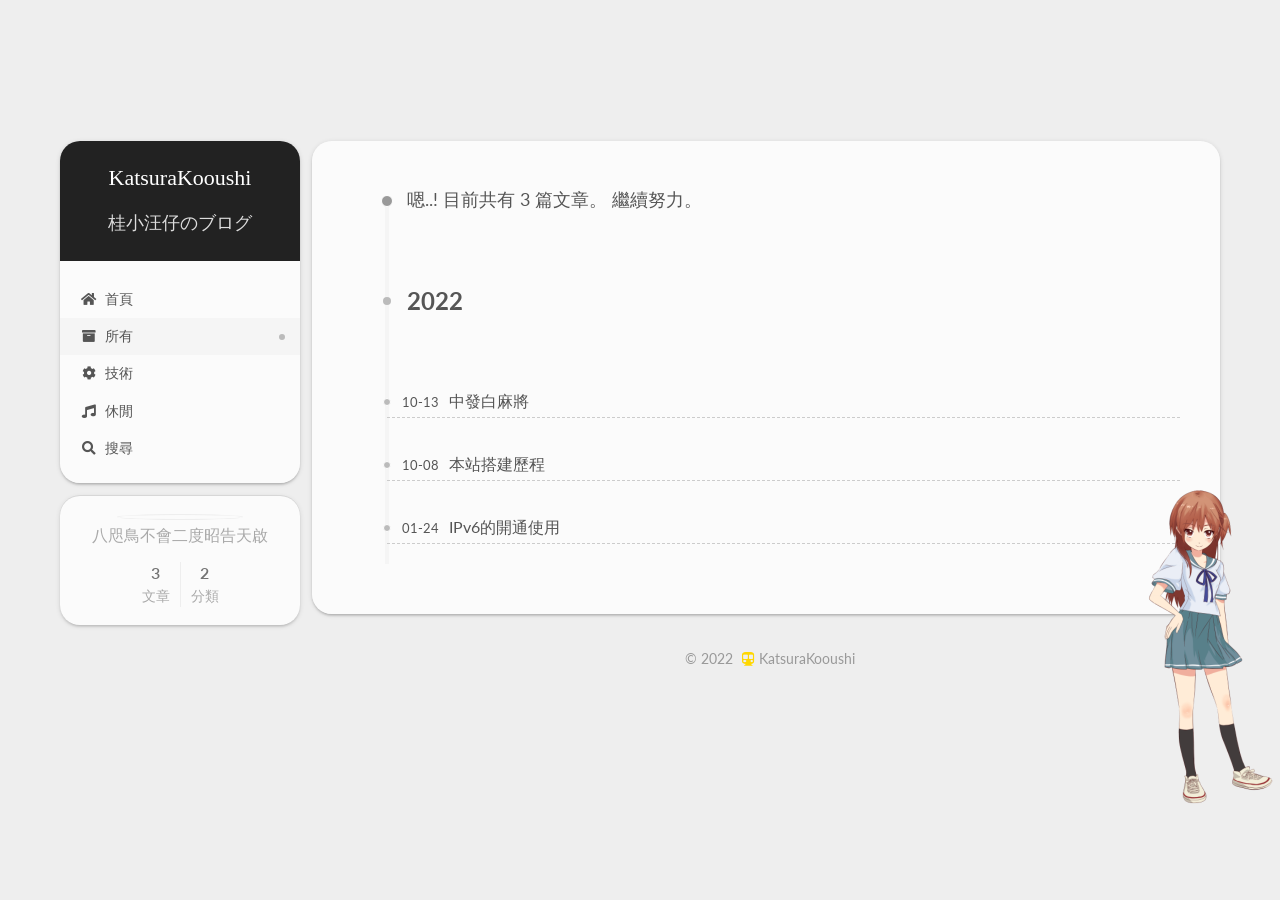
==== archives/index.html @ 184d4620 "Site updated: 2022-10-14 17:35:47" ====
<!DOCTYPE html><html lang="zh-TW"><head><meta charset="UTF-8"><meta name="viewport" content="width=device-width,initial-scale=1,maximum-scale=2"><meta name="theme-color" content="#222"><meta name="generator" content="Hexo 6.3.0"><link rel="apple-touch-icon" sizes="180x180" href="/images/apple-touch-icon-next.png"><link rel="icon" type="image/png" sizes="32x32" href="/images/favicon32.ico"><link rel="icon" type="image/png" sizes="16x16" href="/images/favicon16.ico"><link rel="mask-icon" href="/images/logo.svg" color="#222"><link rel="stylesheet" href="/css/main.css"><link rel="stylesheet" href="//fonts.googleapis.com/css?family=Lato:300,300italic,400,400italic,700,700italic|方正小标宋_GBK:300,300italic,400,400italic,700,700italic|STFangSong:300,300italic,400,400italic,700,700italic&display=swap&subset=latin,latin-ext"><link rel="stylesheet" href="/lib/font-awesome/css/all.min.css"><script id="hexo-configurations">var NexT=window.NexT||{},CONFIG={hostname:"willhor2.github.io",root:"/",scheme:"Gemini",version:"7.8.0",exturl:!1,sidebar:{position:"left",display:"post",padding:18,offset:12,onmobile:!1},copycode:{enable:!0,show_result:!0,style:"mac"},back2top:{enable:!0,sidebar:!1,scrollpercent:!0},bookmark:{enable:!1,color:"#222",save:"auto"},fancybox:!1,mediumzoom:!1,lazyload:!1,pangu:!1,comments:{style:"tabs",active:null,storage:!0,lazyload:!1,nav:null},algolia:{hits:{per_page:10},labels:{input_placeholder:"Search for Posts",hits_empty:"We didn't find any results for the search: ${query}",hits_stats:"${hits} results found in ${time} ms"}},localsearch:{enable:!0,trigger:"auto",top_n_per_article:5,unescape:!1,preload:!1},motion:{enable:!0,async:!1,transition:{post_block:"fadeIn",post_header:"slideDownIn",post_body:"slideDownIn",coll_header:"slideLeftIn",sidebar:"slideUpIn"}},path:"search.xml"}</script><meta name="description" content="八咫鳥不會二度昭告天啟"><meta property="og:type" content="website"><meta property="og:title" content="KatsuraKooushi"><meta property="og:url" content="https://willhor2.github.io/archives/index.html"><meta property="og:site_name" content="KatsuraKooushi"><meta property="og:description" content="八咫鳥不會二度昭告天啟"><meta property="og:locale" content="zh_TW"><meta name="twitter:card" content="summary"><link rel="canonical" href="https://willhor2.github.io/archives/"><script id="page-configurations">CONFIG.page={sidebar:"",isHome:!1,isPost:!1,lang:"zh-TW"}</script><title>所有 | KatsuraKooushi</title><noscript><style>.sidebar-inner,.use-motion .brand,.use-motion .collection-header,.use-motion .comments,.use-motion .menu-item,.use-motion .pagination,.use-motion .post-block,.use-motion .post-body,.use-motion .post-header{opacity:initial}.use-motion .site-subtitle,.use-motion .site-title{opacity:initial;top:initial}.use-motion .logo-line-before i{left:initial}.use-motion .logo-line-after i{right:initial}</style></noscript></head><body itemscope itemtype="http://schema.org/WebPage"><div class="container use-motion"><div class="headband"></div><header class="header" itemscope itemtype="http://schema.org/WPHeader"><div class="header-inner"><div class="site-brand-container"><div class="site-nav-toggle"><div class="toggle" aria-label="切換導航欄"><span class="toggle-line toggle-line-first"></span> <span class="toggle-line toggle-line-middle"></span> <span class="toggle-line toggle-line-last"></span></div></div><div class="site-meta"><a href="/" class="brand" rel="start"><span class="logo-line-before"><i></i></span><h1 class="site-title">KatsuraKooushi</h1><span class="logo-line-after"><i></i></span></a><p class="site-subtitle" itemprop="description">桂小汪仔のブログ</p></div><div class="site-nav-right"><div class="toggle popup-trigger"><i class="fa fa-search fa-fw fa-lg"></i></div></div></div><nav class="site-nav"><ul id="menu" class="main-menu menu"><li class="menu-item menu-item-home"><a href="/" rel="section"><i class="fa fa-home fa-fw"></i>首頁</a></li><li class="menu-item menu-item-archives"><a href="/archives/" rel="section"><i class="fa fa-archive fa-fw"></i>所有</a></li><li class="menu-item menu-item-技術"><a href="/categories/%E6%8A%80%E8%A1%93" rel="section"><i class="fa fa-cog fa-fw"></i>技術</a></li><li class="menu-item menu-item-休閒"><a href="/categories/%E4%BC%91%E9%96%92" rel="section"><i class="fa fa-music fa-fw"></i>休閒</a></li><li class="menu-item menu-item-search"><a role="button" class="popup-trigger"><i class="fa fa-search fa-fw"></i>搜尋</a></li></ul></nav><div class="search-pop-overlay"><div class="popup search-popup"><div class="search-header"><span class="search-icon"><i class="fa fa-search"></i></span><div class="search-input-container"><input autocomplete="off" autocapitalize="off" placeholder="搜尋..." spellcheck="false" type="search" class="search-input"></div><span class="popup-btn-close"><i class="fa fa-times-circle"></i></span></div><div id="search-result"><div id="no-result"><i class="fa fa-spinner fa-pulse fa-5x fa-fw"></i></div></div></div></div></div></header><div class="back-to-top"><i class="fa fa-arrow-up"></i> <span>0%</span></div><main class="main"><div class="main-inner"><div class="content-wrap"><div class="content archive"><div class="post-block"><div class="posts-collapse"><div class="collection-title"><span class="collection-header">嗯..! 目前共有 3 篇文章。 繼續努力。</span></div><div class="collection-year"><span class="collection-header">2022</span></div><article itemscope itemtype="http://schema.org/Article"><header class="post-header"><div class="post-meta"><time itemprop="dateCreated" datetime="2022-10-13T00:51:59+08:00" content="2022-10-13">10-13</time></div><div class="post-title"><a class="post-title-link" href="/posts/3/" itemprop="url"><span itemprop="name">中發白麻將</span></a></div></header></article><article itemscope itemtype="http://schema.org/Article"><header class="post-header"><div class="post-meta"><time itemprop="dateCreated" datetime="2022-10-08T16:47:20+08:00" content="2022-10-08">10-08</time></div><div class="post-title"><a class="post-title-link" href="/posts/1/" itemprop="url"><span itemprop="name">本站搭建歷程</span></a></div></header></article><article itemscope itemtype="http://schema.org/Article"><header class="post-header"><div class="post-meta"><time itemprop="dateCreated" datetime="2022-01-24T14:08:29+08:00" content="2022-01-24">01-24</time></div><div class="post-title"><a class="post-title-link" href="/posts/2/" itemprop="url"><span itemprop="name">IPv6的開通使用</span></a></div></header></article></div></div></div><script>window.addEventListener('tabs:register', () => {
    let { activeClass } = CONFIG.comments;
    if (CONFIG.comments.storage) {
      activeClass = localStorage.getItem('comments_active') || activeClass;
    }
    if (activeClass) {
      let activeTab = document.querySelector(`a[href="#comment-${activeClass}"]`);
      if (activeTab) {
        activeTab.click();
      }
    }
  });
  if (CONFIG.comments.storage) {
    window.addEventListener('tabs:click', event => {
      if (!event.target.matches('.tabs-comment .tab-content .tab-pane')) return;
      let commentClass = event.target.classList[1];
      localStorage.setItem('comments_active', commentClass);
    });
  }</script></div><div class="toggle sidebar-toggle"><span class="toggle-line toggle-line-first"></span> <span class="toggle-line toggle-line-middle"></span> <span class="toggle-line toggle-line-last"></span></div><aside class="sidebar"><div class="sidebar-inner"><ul class="sidebar-nav motion-element"><li class="sidebar-nav-toc">文章目錄</li><li class="sidebar-nav-overview">本站概要</li></ul><div class="post-toc-wrap sidebar-panel"></div><div class="site-overview-wrap sidebar-panel"><div class="site-author motion-element" itemprop="author" itemscope itemtype="http://schema.org/Person"><img class="site-author-image" itemprop="image" alt="" src="https://s1.ax1x.com/2022/10/13/xaDW4g.png"><p class="site-author-name" itemprop="name"></p><div class="site-description" itemprop="description">八咫鳥不會二度昭告天啟</div></div><div class="site-state-wrap motion-element"><nav class="site-state"><div class="site-state-item site-state-posts"><a href="/archives/"><span class="site-state-item-count">3</span> <span class="site-state-item-name">文章</span></a></div><div class="site-state-item site-state-categories"><a href="/categories/"><span class="site-state-item-count">2</span> <span class="site-state-item-name">分類</span></a></div></nav></div></div></div></aside><div id="sidebar-dimmer"></div></div></main><footer class="footer"><div class="footer-inner"><div class="copyright">&copy; <span itemprop="copyrightYear">2022</span> <span class="with-love"><i class="fa fa-subway"></i> </span><span class="author" itemprop="copyrightHolder">KatsuraKooushi</span></div></div></footer></div><script src="/lib/anime.min.js"></script><script src="/lib/velocity/velocity.min.js"></script><script src="/lib/velocity/velocity.ui.min.js"></script><script src="/js/utils.js"></script><script src="/js/motion.js"></script><script src="/js/schemes/pisces.js"></script><script src="/js/next-boot.js"></script><script src="/js/local-search.js"></script><script src="/live2dw/assets/L2Dwidget.min.js?094cbace49a39548bed64abff5988b05"></script><script>L2Dwidget.init({"pluginRootPath":"live2dw/","pluginJsPath":"assets/","tagMode":false,"model":{"jsonPath":"/live2dw/assets/hibiki.model.json"},"display":{"position":"right","width":150,"height":400,"vOffset":55},"mobile":{"show":false},"log":false,"pluginModelPath":"assets/"});</script></body></html>
---- css/main.css ----
/* build time:Fri Oct 14 2022 17:35:47 GMT+0800 (中国标准时间)*/
:root{--body-bg-color:#eee;--content-bg-color:#fff;--card-bg-color:#f5f5f5;--text-color:#555;--blockquote-color:#666;--link-color:#555;--link-hover-color:#222;--brand-color:#fff;--brand-hover-color:#fff;--table-row-odd-bg-color:#f9f9f9;--table-row-hover-bg-color:#f5f5f5;--menu-item-bg-color:#f5f5f5;--btn-default-bg:#fff;--btn-default-color:#555;--btn-default-border-color:#555;--btn-default-hover-bg:#222;--btn-default-hover-color:#fff;--btn-default-hover-border-color:#222}html{line-height:1.15;-webkit-text-size-adjust:100%}body{margin:0}main{display:block}h1{font-size:2em;margin:.67em 0}hr{box-sizing:content-box;height:0;overflow:visible}pre{font-family:monospace,monospace;font-size:1em}a{background:0 0}abbr[title]{border-bottom:none;text-decoration:underline;text-decoration:underline dotted}b,strong{font-weight:bolder}code,kbd,samp{font-family:monospace,monospace;font-size:1em}small{font-size:80%}sub,sup{font-size:75%;line-height:0;position:relative;vertical-align:baseline}sub{bottom:-.25em}sup{top:-.5em}img{border-style:none}button,input,optgroup,select,textarea{font-family:inherit;font-size:100%;line-height:1.15;margin:0}button,input{overflow:visible}button,select{text-transform:none}[type=button],[type=reset],[type=submit],button{-webkit-appearance:button}[type=button]::-moz-focus-inner,[type=reset]::-moz-focus-inner,[type=submit]::-moz-focus-inner,button::-moz-focus-inner{border-style:none;padding:0}[type=button]:-moz-focusring,[type=reset]:-moz-focusring,[type=submit]:-moz-focusring,button:-moz-focusring{outline:1px dotted ButtonText}fieldset{padding:.35em .75em .625em}legend{box-sizing:border-box;color:inherit;display:table;max-width:100%;padding:0;white-space:normal}progress{vertical-align:baseline}textarea{overflow:auto}[type=checkbox],[type=radio]{box-sizing:border-box;padding:0}[type=number]::-webkit-inner-spin-button,[type=number]::-webkit-outer-spin-button{height:auto}[type=search]{outline-offset:-2px;-webkit-appearance:textfield}[type=search]::-webkit-search-decoration{-webkit-appearance:none}::-webkit-file-upload-button{font:inherit;-webkit-appearance:button}details{display:block}summary{display:list-item}template{display:none}[hidden]{display:none}::selection{background:#262a30;color:#eee}body,html{height:100%}body{background:var(--body-bg-color);color:var(--text-color);font-family:Lato,"PingFang SC","Microsoft YaHei",sans-serif;font-size:1em;line-height:2}@media (max-width:991px){body{padding-left:0!important;padding-right:0!important}}h1,h2,h3,h4,h5,h6{font-family:'方正小标宋_GBK',Lato,"PingFang SC","Microsoft YaHei",sans-serif;font-weight:700;line-height:1.5;margin:20px 0 15px}h1{font-size:1.45em}h2{font-size:1.275em}h3{font-size:1.1em}h4{font-size:.925em}h5{font-size:.75em}h6{font-size:.575em}p{margin:0 0 20px 0}a,span.exturl{border-bottom:1px solid #999;color:var(--link-color);outline:0;text-decoration:none;overflow-wrap:break-word;word-wrap:break-word;cursor:pointer}a:hover,span.exturl:hover{border-bottom-color:var(--link-hover-color);color:var(--link-hover-color)}iframe,img,video{display:block;margin-left:auto;margin-right:auto;max-width:100%}hr{background-image:repeating-linear-gradient(-45deg,#ddd,#ddd 4px,transparent 4px,transparent 8px);border:0;height:3px;margin:40px 0}blockquote{border-left:4px solid #ddd;color:var(--blockquote-color);margin:0;padding:0 15px}blockquote cite::before{content:'-';padding:0 5px}dt{font-weight:700}dd{margin:0;padding:0}kbd{background-color:#f5f5f5;background-image:linear-gradient(#eee,#fff,#eee);border:1px solid #ccc;border-radius:.2em;box-shadow:.1em .1em .2em rgba(0,0,0,.1);color:#555;font-family:inherit;padding:.1em .3em;white-space:nowrap}.table-container{overflow:auto}table{border-collapse:collapse;border-spacing:0;font-size:.875em;margin:0 0 20px 0;width:100%}tbody tr:nth-of-type(odd){background:var(--table-row-odd-bg-color)}tbody tr:hover{background:var(--table-row-hover-bg-color)}caption,td,th{font-weight:400;padding:8px;vertical-align:middle}td,th{border:1px solid #ccc;border-bottom:3px solid #ddd}th{font-weight:700;padding-bottom:10px}td{border-bottom-width:1px}.btn{background:var(--btn-default-bg);border:2px solid var(--btn-default-border-color);border-radius:2px;color:var(--btn-default-color);display:inline-block;font-size:.875em;line-height:2;padding:0 20px;text-decoration:none;transition-property:background-color;transition-delay:0s;transition-duration:.2s;transition-timing-function:ease-in-out}.btn:hover{background:var(--btn-default-hover-bg);border-color:var(--btn-default-hover-border-color);color:var(--btn-default-hover-color)}.btn+.btn{margin:0 0 8px 8px}.btn .fa-fw{text-align:left;width:1.285714285714286em}.toggle{line-height:0}.toggle .toggle-line{background:#fff;display:inline-block;height:2px;left:0;position:relative;top:0;transition:all .4s;vertical-align:top;width:100%}.toggle .toggle-line:not(:first-child){margin-top:3px}.toggle.toggle-arrow .toggle-line-first{left:50%;top:2px;transform:rotate(45deg);width:50%}.toggle.toggle-arrow .toggle-line-middle{left:2px;width:90%}.toggle.toggle-arrow .toggle-line-last{left:50%;top:-2px;transform:rotate(-45deg);width:50%}.toggle.toggle-close .toggle-line-first{transform:rotate(-45deg);top:5px}.toggle.toggle-close .toggle-line-middle{opacity:0}.toggle.toggle-close .toggle-line-last{transform:rotate(45deg);top:-5px}.highlight-container{position:relative}.highlight-container .copy-btn:focus,.highlight-container:hover .copy-btn{opacity:1}.copy-btn{color:#333;cursor:pointer;line-height:1.6;opacity:0;padding:2px 6px;position:absolute;transition-delay:0s;transition-duration:.2s;transition-timing-function:ease-in-out;color:#fff;font-size:14px;right:0;top:2px}.highlight-container{background:#21252b;border-radius:5px;box-shadow:0 10px 30px 0 rgba(0,0,0,.4);padding-top:30px}.highlight-container::before{background:#fc625d;border-radius:50%;box-shadow:20px 0 #fdbc40,40px 0 #35cd4b;content:' ';height:12px;left:12px;margin-top:-20px;position:absolute;width:12px}.highlight-container .highlight{border-radius:0 0 5px 5px}.highlight-container .highlight .table-container{border-radius:0 0 5px 5px}.highlight,pre{background:#f7f7f7;color:#4d4d4c;line-height:1.6;margin:0 auto 20px}code,pre{font-family:consolas,Menlo,monospace,"PingFang SC","Microsoft YaHei"}code{background:#eee;border-radius:3px;color:#555;padding:2px 4px;overflow-wrap:break-word;word-wrap:break-word}.highlight ::selection{background:#d6d6d6}.highlight pre{border:0;margin:0;padding:10px 0}.highlight table{border:0;margin:0;width:auto}.highlight td{border:0;padding:0}.highlight figcaption{background:#eff2f3;color:#4d4d4c;display:flex;font-size:.875em;justify-content:space-between;line-height:1.2;padding:.5em}.highlight figcaption a{color:#4d4d4c}.highlight figcaption a:hover{border-bottom-color:#4d4d4c}.highlight .gutter{-moz-user-select:none;-ms-user-select:none;-webkit-user-select:none;user-select:none}.highlight .gutter pre{background:#eff2f3;color:#869194;padding-left:10px;padding-right:10px;text-align:right}.highlight .code pre{background:#f7f7f7;padding-left:10px;width:100%}.gist table{width:auto}.gist table td{border:0}pre{overflow:auto;padding:10px}pre code{background:0 0;color:#4d4d4c;font-size:.875em;padding:0;text-shadow:none}pre .deletion{background:#fdd}pre .addition{background:#dfd}pre .meta{color:#eab700;-moz-user-select:none;-ms-user-select:none;-webkit-user-select:none;user-select:none}pre .comment{color:#8e908c}pre .attribute,pre .css .class,pre .css .id,pre .css .pseudo,pre .html .doctype,pre .name,pre .regexp,pre .ruby .constant,pre .tag,pre .variable,pre .xml .doctype,pre .xml .pi,pre .xml .tag .title{color:#c82829}pre .built_in,pre .builtin-name,pre .command,pre .constant,pre .literal,pre .number,pre .params,pre .preprocessor{color:#f5871f}pre .css .rules .attribute,pre .formula,pre .header,pre .inheritance,pre .ruby .class .title,pre .ruby .symbol,pre .special,pre .string,pre .symbol,pre .value,pre .xml .cdata{color:#718c00}pre .css .hexcolor,pre .title{color:#3e999f}pre .coffeescript .title,pre .function,pre .javascript .title,pre .perl .sub,pre .python .decorator,pre .python .title,pre .ruby .function .title,pre .ruby .title .keyword{color:#4271ae}pre .javascript .function,pre .keyword{color:#8959a8}.blockquote-center{border-left:none;margin:40px 0;padding:0;position:relative;text-align:center}.blockquote-center .fa{display:block;opacity:.6;position:absolute;width:100%}.blockquote-center .fa-quote-left{border-top:1px solid #ccc;text-align:left;top:-20px}.blockquote-center .fa-quote-right{border-bottom:1px solid #ccc;text-align:right;bottom:-20px}.blockquote-center div,.blockquote-center p{text-align:center}.post-body .group-picture img{margin:0 auto;padding:0 3px}.group-picture-row{margin-bottom:6px;overflow:hidden}.group-picture-column{float:left;margin-bottom:10px}.post-body .label{color:#555;display:inline;padding:0 2px}.post-body .label.default{background:#f0f0f0}.post-body .label.primary{background:#efe6f7}.post-body .label.info{background:#e5f2f8}.post-body .label.success{background:#e7f4e9}.post-body .label.warning{background:#fcf6e1}.post-body .label.danger{background:#fae8eb}.post-body .tabs{margin-bottom:20px}.post-body .tabs,.tabs-comment{display:block;padding-top:10px;position:relative}.post-body .tabs ul.nav-tabs,.tabs-comment ul.nav-tabs{display:flex;flex-wrap:wrap;margin:0;margin-bottom:-1px;padding:0}@media (max-width:413px){.post-body .tabs ul.nav-tabs,.tabs-comment ul.nav-tabs{display:block;margin-bottom:5px}}.post-body .tabs ul.nav-tabs li.tab,.tabs-comment ul.nav-tabs li.tab{border-bottom:1px solid #ddd;border-left:1px solid transparent;border-right:1px solid transparent;border-top:3px solid transparent;flex-grow:1;list-style-type:none;border-radius:0}@media (max-width:413px){.post-body .tabs ul.nav-tabs li.tab,.tabs-comment ul.nav-tabs li.tab{border-bottom:1px solid transparent;border-left:3px solid transparent;border-right:1px solid transparent;border-top:1px solid transparent}}@media (max-width:413px){.post-body .tabs ul.nav-tabs li.tab,.tabs-comment ul.nav-tabs li.tab{border-radius:0}}.post-body .tabs ul.nav-tabs li.tab a,.tabs-comment ul.nav-tabs li.tab a{border-bottom:initial;display:block;line-height:1.8;outline:0;padding:.25em .75em;text-align:center;transition-delay:0s;transition-duration:.2s;transition-timing-function:ease-out}.post-body .tabs ul.nav-tabs li.tab a i,.tabs-comment ul.nav-tabs li.tab a i{width:1.285714285714286em}.post-body .tabs ul.nav-tabs li.tab.active,.tabs-comment ul.nav-tabs li.tab.active{border-bottom:1px solid transparent;border-left:1px solid #ccc;border-right:1px solid #ccc;border-top:3px solid #fc6423}@media (max-width:413px){.post-body .tabs ul.nav-tabs li.tab.active,.tabs-comment ul.nav-tabs li.tab.active{border-bottom:1px solid #ccc;border-left:3px solid #fc6423;border-right:1px solid #ccc;border-top:1px solid #ccc}}.post-body .tabs ul.nav-tabs li.tab.active a,.tabs-comment ul.nav-tabs li.tab.active a{color:var(--link-color);cursor:default}.post-body .tabs .tab-content .tab-pane,.tabs-comment .tab-content .tab-pane{border:1px solid #ccc;border-top:0;padding:20px 20px 0 20px;border-radius:0}.post-body .tabs .tab-content .tab-pane:not(.active),.tabs-comment .tab-content .tab-pane:not(.active){display:none}.post-body .tabs .tab-content .tab-pane.active,.tabs-comment .tab-content .tab-pane.active{display:block}.post-body .tabs .tab-content .tab-pane.active:nth-of-type(1),.tabs-comment .tab-content .tab-pane.active:nth-of-type(1){border-radius:0}@media (max-width:413px){.post-body .tabs .tab-content .tab-pane.active:nth-of-type(1),.tabs-comment .tab-content .tab-pane.active:nth-of-type(1){border-radius:0}}.post-body .note{border-radius:3px;margin-bottom:20px;padding:1em;position:relative;border:1px solid #eee;border-left-width:5px}.post-body .note h2,.post-body .note h3,.post-body .note h4,.post-body .note h5,.post-body .note h6{margin-top:0;border-bottom:initial;margin-bottom:0;padding-top:0}.post-body .note blockquote:first-child,.post-body .note img:first-child,.post-body .note ol:first-child,.post-body .note p:first-child,.post-body .note pre:first-child,.post-body .note table:first-child,.post-body .note ul:first-child{margin-top:0}.post-body .note blockquote:last-child,.post-body .note img:last-child,.post-body .note ol:last-child,.post-body .note p:last-child,.post-body .note pre:last-child,.post-body .note table:last-child,.post-body .note ul:last-child{margin-bottom:0}.post-body .note.default{border-left-color:#777}.post-body .note.default h2,.post-body .note.default h3,.post-body .note.default h4,.post-body .note.default h5,.post-body .note.default h6{color:#777}.post-body .note.primary{border-left-color:#6f42c1}.post-body .note.primary h2,.post-body .note.primary h3,.post-body .note.primary h4,.post-body .note.primary h5,.post-body .note.primary h6{color:#6f42c1}.post-body .note.info{border-left-color:#428bca}.post-body .note.info h2,.post-body .note.info h3,.post-body .note.info h4,.post-body .note.info h5,.post-body .note.info h6{color:#428bca}.post-body .note.success{border-left-color:#5cb85c}.post-body .note.success h2,.post-body .note.success h3,.post-body .note.success h4,.post-body .note.success h5,.post-body .note.success h6{color:#5cb85c}.post-body .note.warning{border-left-color:#f0ad4e}.post-body .note.warning h2,.post-body .note.warning h3,.post-body .note.warning h4,.post-body .note.warning h5,.post-body .note.warning h6{color:#f0ad4e}.post-body .note.danger{border-left-color:#d9534f}.post-body .note.danger h2,.post-body .note.danger h3,.post-body .note.danger h4,.post-body .note.danger h5,.post-body .note.danger h6{color:#d9534f}.pagination .next,.pagination .page-number,.pagination .prev,.pagination .space{display:inline-block;margin:0 10px;padding:0 11px;position:relative;top:-1px}@media (max-width:767px){.pagination .next,.pagination .page-number,.pagination .prev,.pagination .space{margin:0 5px}}.pagination{border-top:1px solid #eee;margin:120px 0 0;text-align:center}.pagination .next,.pagination .page-number,.pagination .prev{border-bottom:0;border-top:1px solid #eee;transition-property:border-color;transition-delay:0s;transition-duration:.2s;transition-timing-function:ease-in-out}.pagination .next:hover,.pagination .page-number:hover,.pagination .prev:hover{border-top-color:#222}.pagination .space{margin:0;padding:0}.pagination .prev{margin-left:0}.pagination .next{margin-right:0}.pagination .page-number.current{background:#ccc;border-top-color:#ccc;color:#fff}@media (max-width:767px){.pagination{border-top:none}.pagination .next,.pagination .page-number,.pagination .prev{border-bottom:1px solid #eee;border-top:0;margin-bottom:10px;padding:0 10px}.pagination .next:hover,.pagination .page-number:hover,.pagination .prev:hover{border-bottom-color:#222}}.comments{margin-top:60px;overflow:hidden}.comment-button-group{display:flex;flex-wrap:wrap-reverse;justify-content:center;margin:1em 0}.comment-button-group .comment-button{margin:.1em .2em}.comment-button-group .comment-button.active{background:var(--btn-default-hover-bg);border-color:var(--btn-default-hover-border-color);color:var(--btn-default-hover-color)}.comment-position{display:none}.comment-position.active{display:block}.tabs-comment{background:var(--content-bg-color);margin-top:4em;padding-top:0}.tabs-comment .comments{border:0;box-shadow:none;margin-top:0;padding-top:0}.container{min-height:100%;position:relative}.main-inner{margin:0 auto;width:calc(100% - 20px)}@media (min-width:1200px){.main-inner{width:1160px}}@media (min-width:1600px){.main-inner{width:73%}}@media (max-width:767px){.content-wrap{padding:0 20px}}.header{background:0 0}.header-inner{margin:0 auto;width:calc(100% - 20px)}@media (min-width:1200px){.header-inner{width:1160px}}@media (min-width:1600px){.header-inner{width:73%}}.site-brand-container{display:flex;flex-shrink:0;padding:0 10px}.headband{background:url(https://s1.ax1x.com/2022/10/14/xw8F6U.png) no-repeat center center;height:141px}.site-meta{flex-grow:1;text-align:center}@media (max-width:767px){.site-meta{text-align:center}}.brand{border-bottom:none;color:var(--brand-color);display:inline-block;line-height:1.375em;padding:0 40px;position:relative}.brand:hover{color:var(--brand-hover-color)}.site-title{font-family:Lato,"PingFang SC","Microsoft YaHei",sans-serif;font-size:1.375em;font-weight:400;margin:0}.site-subtitle{color:#ddd;font-size:.85em;margin:10px 0}.use-motion .brand{opacity:0}.use-motion .custom-logo-image,.use-motion .site-subtitle,.use-motion .site-title{opacity:0;position:relative;top:-10px}.site-nav-right,.site-nav-toggle{display:none}@media (max-width:767px){.site-nav-right,.site-nav-toggle{display:flex;flex-direction:column;justify-content:center}}.site-nav-right .toggle,.site-nav-toggle .toggle{color:var(--text-color);padding:10px;width:22px}.site-nav-right .toggle .toggle-line,.site-nav-toggle .toggle .toggle-line{background:var(--text-color);border-radius:1px}.site-nav{display:block}@media (max-width:767px){.site-nav{clear:both;display:none}}.site-nav.site-nav-on{display:block}.menu{margin-top:20px;padding-left:0;text-align:center}.menu-item{display:inline-block;list-style:none;margin:0 10px}@media (max-width:767px){.menu-item{display:block;margin-top:10px}.menu-item.menu-item-search{display:none}}.menu-item a,.menu-item span.exturl{border-bottom:0;display:block;font-size:.85em;transition-property:border-color;transition-delay:0s;transition-duration:.2s;transition-timing-function:ease-in-out}@media (hover:none){.menu-item a:hover,.menu-item span.exturl:hover{border-bottom-color:transparent!important}}.menu-item .fa,.menu-item .fab,.menu-item .far,.menu-item .fas{margin-right:8px}.menu-item .badge{display:inline-block;font-weight:700;line-height:1;margin-left:.35em;margin-top:.35em;text-align:center;white-space:nowrap}@media (max-width:767px){.menu-item .badge{float:right;margin-left:0}}.menu .menu-item a:hover,.menu .menu-item span.exturl:hover,.menu-item-active a{background:var(--menu-item-bg-color)}.use-motion .menu-item{opacity:0}.sidebar{background:#222;bottom:0;box-shadow:inset 0 2px 6px #000;position:fixed;top:0}@media (max-width:991px){.sidebar{display:none}}.sidebar-inner{color:#999;padding:18px 10px;text-align:center}.cc-license{margin-top:10px;text-align:center}.cc-license .cc-opacity{border-bottom:none;opacity:.7}.cc-license .cc-opacity:hover{opacity:.9}.cc-license img{display:inline-block}.site-author-image{border:1px solid #eee;display:block;margin:0 auto;max-width:120px;padding:2px;border-radius:50%}.site-author-name{color:var(--text-color);font-weight:600;margin:0;text-align:center}.site-description{color:#999;font-size:.85em;margin-top:0;text-align:center}.links-of-author{margin-top:15px}.links-of-author a,.links-of-author span.exturl{border-bottom-color:#555;display:inline-block;font-size:.85em;margin-bottom:10px;margin-right:10px;vertical-align:middle}.links-of-author a::before,.links-of-author span.exturl::before{background:#21b3c2;border-radius:50%;content:' ';display:inline-block;height:4px;margin-right:3px;vertical-align:middle;width:4px}.sidebar-button{margin-top:15px}.sidebar-button a{border:1px solid #fc6423;border-radius:4px;color:#fc6423;display:inline-block;padding:0 15px}.sidebar-button a .fa,.sidebar-button a .fab,.sidebar-button a .far,.sidebar-button a .fas{margin-right:5px}.sidebar-button a:hover{background:#fc6423;border:1px solid #fc6423;color:#fff}.sidebar-button a:hover .fa,.sidebar-button a:hover .fab,.sidebar-button a:hover .far,.sidebar-button a:hover .fas{color:#fff}.links-of-blogroll{font-size:.85em;margin-top:10px}.links-of-blogroll-title{font-size:.875em;font-weight:600;margin-top:0}.links-of-blogroll-list{list-style:none;margin:0;padding:0}#sidebar-dimmer{display:none}@media (max-width:767px){#sidebar-dimmer{background:#000;display:block;height:100%;left:100%;opacity:0;position:fixed;top:0;width:100%;z-index:1100}.sidebar-active+#sidebar-dimmer{opacity:.7;transform:translateX(-100%);transition:opacity .5s}}.sidebar-nav{margin:0;padding-bottom:20px;padding-left:0}.sidebar-nav li{border-bottom:1px solid transparent;color:var(--text-color);cursor:pointer;display:inline-block;font-size:.875em}.sidebar-nav li.sidebar-nav-overview{margin-left:10px}.sidebar-nav li:hover{color:#fc6423}.sidebar-nav .sidebar-nav-active{border-bottom-color:#fc6423;color:#fc6423}.sidebar-nav .sidebar-nav-active:hover{color:#fc6423}.sidebar-panel{display:none;overflow-x:hidden;overflow-y:auto}.sidebar-panel-active{display:block}.sidebar-toggle{background:#222;bottom:45px;cursor:pointer;height:14px;left:30px;padding:5px;position:fixed;width:14px;z-index:1300}@media (max-width:991px){.sidebar-toggle{left:20px;opacity:.8;display:none}}.sidebar-toggle:hover .toggle-line{background:#fc6423}.post-toc{font-size:.875em}.post-toc ol{list-style:none;margin:0;padding:0 2px 5px 10px;text-align:left}.post-toc ol>ol{padding-left:0}.post-toc ol a{transition-property:all;transition-delay:0s;transition-duration:.2s;transition-timing-function:ease-in-out}.post-toc .nav-item{line-height:1.8;overflow:hidden;text-overflow:ellipsis;white-space:nowrap}.post-toc .nav .nav-child{display:none}.post-toc .nav .active>.nav-child{display:block}.post-toc .nav .active-current>.nav-child{display:block}.post-toc .nav .active-current>.nav-child>.nav-item{display:block}.post-toc .nav .active>a{border-bottom-color:#fc6423;color:#fc6423}.post-toc .nav .active-current>a{color:#fc6423}.post-toc .nav .active-current>a:hover{color:#fc6423}.site-state{display:flex;justify-content:center;line-height:1.4;margin-top:10px;overflow:hidden;text-align:center;white-space:nowrap}.site-state-item{padding:0 15px}.site-state-item:not(:first-child){border-left:1px solid #eee}.site-state-item a{border-bottom:none}.site-state-item-count{display:block;font-size:1em;font-weight:600;text-align:center}.site-state-item-name{color:#999;font-size:.85em}.footer{color:#999;font-size:.875em;padding:20px 0}.footer.footer-fixed{bottom:0;left:0;position:absolute;right:0}.footer-inner{box-sizing:border-box;margin:0 auto;text-align:center;width:calc(100% - 20px)}@media (min-width:1200px){.footer-inner{width:1160px}}@media (min-width:1600px){.footer-inner{width:73%}}.languages{display:inline-block;font-size:1.125em;position:relative}.languages .lang-select-label span{margin:0 .5em}.languages .lang-select{height:100%;left:0;opacity:0;position:absolute;top:0;width:100%}.with-love{color:gold;display:inline-block;margin:0 5px}.powered-by,.theme-info{display:inline-block}@-moz-keyframes iconAnimate{0%,100%{transform:scale(1)}10%,30%{transform:scale(.9)}20%,40%,60%,80%{transform:scale(1.1)}50%,70%{transform:scale(1.1)}}@-webkit-keyframes iconAnimate{0%,100%{transform:scale(1)}10%,30%{transform:scale(.9)}20%,40%,60%,80%{transform:scale(1.1)}50%,70%{transform:scale(1.1)}}@-o-keyframes iconAnimate{0%,100%{transform:scale(1)}10%,30%{transform:scale(.9)}20%,40%,60%,80%{transform:scale(1.1)}50%,70%{transform:scale(1.1)}}@keyframes iconAnimate{0%,100%{transform:scale(1)}10%,30%{transform:scale(.9)}20%,40%,60%,80%{transform:scale(1.1)}50%,70%{transform:scale(1.1)}}.back-to-top{font-size:12px;text-align:center;transition-delay:0s;transition-duration:.2s;transition-timing-function:ease-in-out}.back-to-top{background:#222;bottom:-100px;box-sizing:border-box;color:#fff;cursor:pointer;left:30px;opacity:.6;padding:0 6px;position:fixed;transition-property:bottom;z-index:1300;width:initial}.back-to-top:hover{color:#fc6423}.back-to-top.back-to-top-on{bottom:30px}@media (max-width:991px){.back-to-top{left:20px;opacity:.8}}.post-body{font-family:STFangSong,Lato,"PingFang SC","Microsoft YaHei",sans-serif;overflow-wrap:break-word;word-wrap:break-word}@media (min-width:1200px){.post-body{font-size:1.125em}}.post-body .exturl .fa{font-size:.875em;margin-left:4px}.post-body .figure .caption,.post-body .image-caption{color:#999;font-size:.875em;font-weight:700;line-height:1;margin:-20px auto 15px;text-align:center}.post-sticky-flag{display:inline-block;transform:rotate(30deg)}.post-button{margin-top:40px;text-align:center}.use-motion .comments,.use-motion .pagination,.use-motion .post-block{opacity:0}.use-motion .post-header{opacity:0}.use-motion .post-body{opacity:0}.use-motion .collection-header{opacity:0}.posts-collapse{margin-left:35px;position:relative}@media (max-width:767px){.posts-collapse{margin-left:0;margin-right:0}}.posts-collapse .collection-title{font-size:1.125em;position:relative}.posts-collapse .collection-title::before{background:#999;border:1px solid #fff;border-radius:50%;content:' ';height:10px;left:0;margin-left:-6px;margin-top:-4px;position:absolute;top:50%;width:10px}.posts-collapse .collection-year{font-size:1.5em;font-weight:700;margin:60px 0;position:relative}.posts-collapse .collection-year::before{background:#bbb;border-radius:50%;content:' ';height:8px;left:0;margin-left:-4px;margin-top:-4px;position:absolute;top:50%;width:8px}.posts-collapse .collection-header{display:block;margin:0 0 0 20px}.posts-collapse .collection-header small{color:#bbb;margin-left:5px}.posts-collapse .post-header{border-bottom:1px dashed #ccc;margin:30px 0;padding-left:15px;position:relative;transition-property:border;transition-delay:0s;transition-duration:.2s;transition-timing-function:ease-in-out}.posts-collapse .post-header::before{background:#bbb;border:1px solid #fff;border-radius:50%;content:' ';height:6px;left:0;margin-left:-4px;position:absolute;top:.8em;transition-property:background;width:6px;transition-delay:0s;transition-duration:.2s;transition-timing-function:ease-in-out}.posts-collapse .post-header:hover{border-bottom-color:#666}.posts-collapse .post-header:hover::before{background:#222}.posts-collapse .post-meta{display:inline;font-size:.8em;margin-right:10px}.posts-collapse .post-title{display:inline}.posts-collapse .post-title a,.posts-collapse .post-title span.exturl{border-bottom:none;color:var(--link-color)}.posts-collapse .post-title .fa-external-link-alt{font-size:.875em;margin-left:5px}.posts-collapse::before{background:#f5f5f5;content:' ';height:100%;left:0;margin-left:-2px;position:absolute;top:1.25em;width:4px}.post-eof{background:#ccc;height:1px;margin:80px auto 60px;text-align:center;width:8%}.post-block:last-of-type .post-eof{display:none}.content{padding-top:40px}@media (min-width:992px){.post-body{text-align:justify}}@media (max-width:991px){.post-body{text-align:justify}}.post-body h1,.post-body h2,.post-body h3,.post-body h4,.post-body h5,.post-body h6{padding-top:10px}.post-body h1 .header-anchor,.post-body h2 .header-anchor,.post-body h3 .header-anchor,.post-body h4 .header-anchor,.post-body h5 .header-anchor,.post-body h6 .header-anchor{border-bottom-style:none;color:#ccc;float:right;margin-left:10px;visibility:hidden}.post-body h1 .header-anchor:hover,.post-body h2 .header-anchor:hover,.post-body h3 .header-anchor:hover,.post-body h4 .header-anchor:hover,.post-body h5 .header-anchor:hover,.post-body h6 .header-anchor:hover{color:inherit}.post-body h1:hover .header-anchor,.post-body h2:hover .header-anchor,.post-body h3:hover .header-anchor,.post-body h4:hover .header-anchor,.post-body h5:hover .header-anchor,.post-body h6:hover .header-anchor{visibility:visible}.post-body iframe,.post-body img,.post-body video{margin-bottom:20px}.post-body .video-container{height:0;margin-bottom:20px;overflow:hidden;padding-top:75%;position:relative;width:100%}.post-body .video-container embed,.post-body .video-container iframe,.post-body .video-container object{height:100%;left:0;margin:0;position:absolute;top:0;width:100%}.post-gallery{align-items:center;display:grid;grid-gap:10px;grid-template-columns:1fr 1fr 1fr;margin-bottom:20px}@media (max-width:767px){.post-gallery{grid-template-columns:1fr 1fr}}.post-gallery a{border:0}.post-gallery img{margin:0}.posts-expand .post-header{font-size:1.125em}.posts-expand .post-title{font-size:1.5em;font-weight:400;margin:initial;text-align:center;overflow-wrap:break-word;word-wrap:break-word}.posts-expand .post-title-link{border-bottom:none;color:var(--link-color);display:inline-block;position:relative;vertical-align:top}.posts-expand .post-title-link::before{background:var(--link-color);bottom:0;content:'';height:2px;left:0;position:absolute;transform:scaleX(0);visibility:hidden;width:100%;transition-delay:0s;transition-duration:.2s;transition-timing-function:ease-in-out}.posts-expand .post-title-link:hover::before{transform:scaleX(1);visibility:visible}.posts-expand .post-title-link .fa-external-link-alt{font-size:.875em;margin-left:5px}.posts-expand .post-meta{color:#999;font-family:STFangSong,Lato,"PingFang SC","Microsoft YaHei",sans-serif;font-size:.8em;margin:3px 0 60px 0;text-align:center}.posts-expand .post-meta .post-description{font-size:.875em;margin-top:2px}.posts-expand .post-meta time{border-bottom:1px dashed #999;cursor:pointer}.post-meta .post-meta-item+.post-meta-item::before{content:'|';margin:0 .5em}.post-meta-divider{margin:0 .5em}.post-meta-item-icon{margin-right:3px}@media (max-width:991px){.post-meta-item-icon{display:inline-block}}.post-meta-item-text{display:none}@media (max-width:991px){.post-meta-item-text{display:none}}.post-nav{border-top:1px solid #eee;display:flex;justify-content:space-between;margin-top:15px;padding:10px 5px 0}.post-nav-item{flex:1}.post-nav-item a{border-bottom:none;display:block;font-size:.875em;line-height:1.6;position:relative}.post-nav-item a:active{top:2px}.post-nav-item .fa{font-size:.8em}.post-nav-item:first-child{margin-right:15px}.post-nav-item:first-child .fa{margin-right:5px}.post-nav-item:last-child{margin-left:15px;text-align:right}.post-nav-item:last-child .fa{margin-left:5px}.rtl.post-body a,.rtl.post-body h1,.rtl.post-body h2,.rtl.post-body h3,.rtl.post-body h4,.rtl.post-body h5,.rtl.post-body h6,.rtl.post-body li,.rtl.post-body ol,.rtl.post-body p,.rtl.post-body ul{direction:rtl;font-family:UKIJ Ekran}.rtl.post-title{font-family:UKIJ Ekran}.post-tags{margin-top:40px;text-align:center}.post-tags a{display:inline-block;font-size:.85em}.post-tags a:not(:last-child){margin-right:10px}.post-widgets{border-top:1px solid #eee;margin-top:15px;text-align:center}.wp_rating{height:20px;line-height:20px;margin-top:10px;padding-top:6px;text-align:center}.social-like{display:flex;font-size:.875em;justify-content:center;text-align:center}.reward-container{margin:20px auto;padding:10px 0;text-align:center;width:90%}.reward-container button{background:0 0;border:1px solid #fc6423;border-radius:0;color:#fc6423;cursor:pointer;line-height:2;outline:0;padding:0 15px;vertical-align:text-top}.reward-container button:hover{background:#fc6423;border:1px solid transparent;color:#fa9366}#qr{padding-top:20px}#qr a{border:0}#qr img{display:inline-block;margin:.8em 2em 0 2em;max-width:100%;width:180px}#qr p{text-align:center}.category-all-page .category-all-title{text-align:center}.category-all-page .category-all{margin-top:20px}.category-all-page .category-list{list-style:none;margin:0;padding:0}.category-all-page .category-list-item{margin:5px 10px}.category-all-page .category-list-count{color:#bbb}.category-all-page .category-list-count::before{content:' (';display:inline}.category-all-page .category-list-count::after{content:') ';display:inline}.category-all-page .category-list-child{padding-left:10px}.event-list{padding:0}.event-list hr{background:#222;margin:20px 0 45px 0}.event-list hr::after{background:#222;color:#fff;content:'NOW';display:inline-block;font-weight:700;padding:0 5px;text-align:right}.event-list .event{background:#222;margin:20px 0;min-height:40px;padding:15px 0 15px 10px}.event-list .event .event-summary{color:#fff;margin:0;padding-bottom:3px}.event-list .event .event-summary::before{animation:dot-flash 1s alternate infinite ease-in-out;color:#fff;content:'\f111';display:inline-block;font-size:10px;margin-right:25px;vertical-align:middle;font-family:'Font Awesome 5 Free';font-weight:900}.event-list .event .event-relative-time{color:#bbb;display:inline-block;font-size:12px;font-weight:400;padding-left:12px}.event-list .event .event-details{color:#fff;display:block;line-height:18px;margin-left:56px;padding-bottom:6px;padding-top:3px;text-indent:-24px}.event-list .event .event-details::before{color:#fff;display:inline-block;margin-right:9px;text-align:center;text-indent:0;width:14px;font-family:'Font Awesome 5 Free';font-weight:900}.event-list .event .event-details.event-location::before{content:'\f041'}.event-list .event .event-details.event-duration::before{content:'\f017'}.event-list .event-past{background:#f5f5f5}.event-list .event-past .event-details,.event-list .event-past .event-summary{color:#bbb;opacity:.9}.event-list .event-past .event-details::before,.event-list .event-past .event-summary::before{animation:none;color:#bbb}@-moz-keyframes dot-flash{from{opacity:1;transform:scale(1)}to{opacity:0;transform:scale(.8)}}@-webkit-keyframes dot-flash{from{opacity:1;transform:scale(1)}to{opacity:0;transform:scale(.8)}}@-o-keyframes dot-flash{from{opacity:1;transform:scale(1)}to{opacity:0;transform:scale(.8)}}@keyframes dot-flash{from{opacity:1;transform:scale(1)}to{opacity:0;transform:scale(.8)}}ul.breadcrumb{font-size:.8em;list-style:none;margin:1em 0;padding:0 2em;text-align:center}ul.breadcrumb li{display:inline}ul.breadcrumb li+li::before{content:'/\00a0';font-weight:400;padding:.5em}ul.breadcrumb li+li:last-child{font-weight:700}.tag-cloud{text-align:center}.tag-cloud a{display:inline-block;margin:10px}.tag-cloud a:hover{color:var(--link-hover-color)!important}.search-pop-overlay{background:rgba(0,0,0,0);height:100%;left:0;position:fixed;top:0;transition:visibility 0s linear .2s,background .2s;visibility:hidden;width:100%;z-index:1400}.search-pop-overlay.search-active{background:rgba(0,0,0,.3);transition:background .2s;visibility:visible}.search-popup{background:var(--card-bg-color);border-radius:5px;height:80%;left:calc(50% - 350px);position:fixed;top:10%;transform:scale(0);transition:transform .2s;width:700px;z-index:1500}.search-active .search-popup{transform:scale(1)}@media (max-width:767px){.search-popup{border-radius:0;height:100%;left:0;margin:0;top:0;width:100%}}.search-popup .popup-btn-close,.search-popup .search-icon{color:#999;font-size:18px;padding:0 10px}.search-popup .popup-btn-close{cursor:pointer}.search-popup .popup-btn-close:hover .fa{color:#222}.search-popup .search-header{background:#eee;border-top-left-radius:5px;border-top-right-radius:5px;display:flex;padding:5px}.search-popup input.search-input{background:0 0;border:0;outline:0;width:100%}.search-popup input.search-input::-webkit-search-cancel-button{display:none}.search-popup .search-input-container{flex-grow:1;padding:2px}.search-popup ul.search-result-list{margin:0 5px;padding:0;width:100%}.search-popup p.search-result{border-bottom:1px dashed #ccc;padding:5px 0}.search-popup a.search-result-title{font-weight:700}.search-popup .search-keyword{border-bottom:1px dashed #ff2a2a;color:#ff2a2a;font-weight:700}.search-popup #search-result{display:flex;height:calc(100% - 55px);overflow:auto;padding:5px 25px}.search-popup #no-result{color:#ccc;margin:auto}.header{margin:0 auto;position:relative;width:calc(100% - 20px)}@media (min-width:1200px){.header{width:1160px}}@media (min-width:1600px){.header{width:73%}}@media (max-width:991px){.header{width:auto}}.header-inner{background:var(--content-bg-color);border-radius:20px 20px 20px 20px;box-shadow:0 2px 2px 0 rgba(0,0,0,.12),0 3px 1px -2px rgba(0,0,0,.06),0 1px 5px 0 rgba(0,0,0,.12);overflow:hidden;padding:0;position:absolute;top:0;width:240px}@media (min-width:1200px){.header-inner{width:240px}}@media (max-width:991px){.header-inner{border-radius:initial;position:relative;width:auto}}.main-inner{align-items:flex-start;display:flex;justify-content:space-between;flex-direction:row-reverse}@media (max-width:991px){.main-inner{width:auto}}.content-wrap{background:var(--content-bg-color);border-radius:20px 20px 20px 20px;box-shadow:0 2px 2px 0 rgba(0,0,0,.12),0 3px 1px -2px rgba(0,0,0,.06),0 1px 5px 0 rgba(0,0,0,.12);box-sizing:border-box;padding:40px;width:calc(100% - 252px)}@media (max-width:991px){.content-wrap{border-radius:initial;padding:20px;width:100%}}.footer-inner{padding-left:260px}.back-to-top{left:auto;right:30px}@media (max-width:991px){.back-to-top{right:20px}}@media (max-width:991px){.footer-inner{padding-left:0;padding-right:0;width:auto}}.site-brand-container{background:#222}@media (max-width:991px){.site-brand-container{box-shadow:0 0 16px rgba(0,0,0,.5)}}.site-meta{padding:20px 0}.brand{padding:0}.site-subtitle{margin:10px 10px 0}.custom-logo-image{margin-top:20px}@media (max-width:991px){.custom-logo-image{display:none}}@media (min-width:768px) and (max-width:991px){.site-nav-right,.site-nav-toggle{display:flex;flex-direction:column;justify-content:center}}.site-nav-right .toggle,.site-nav-toggle .toggle{color:#fff}.site-nav-right .toggle .toggle-line,.site-nav-toggle .toggle .toggle-line{background:#fff}@media (min-width:768px) and (max-width:991px){.site-nav{display:none}}.menu .menu-item{display:block;margin:0}.menu .menu-item a,.menu .menu-item span.exturl{padding:5px 20px;position:relative;text-align:left;transition-property:background-color}@media (max-width:991px){.menu .menu-item.menu-item-search{display:none}}.menu .menu-item .badge{background:#ccc;border-radius:10px;color:#fff;float:right;padding:2px 5px;text-shadow:1px 1px 0 rgba(0,0,0,.1);vertical-align:middle}.main-menu .menu-item-active a::after{background:#bbb;border-radius:50%;content:' ';height:6px;margin-top:-3px;position:absolute;right:15px;top:50%;width:6px}.sub-menu{background:var(--content-bg-color);border-bottom:1px solid #ccc;margin:0;padding:6px 0}.sub-menu .menu-item{display:inline-block}.sub-menu .menu-item a,.sub-menu .menu-item span.exturl{background:0 0;margin:5px 10px;padding:initial}.sub-menu .menu-item a:hover,.sub-menu .menu-item span.exturl:hover{background:0 0;color:#fc6423}.sub-menu .menu-item-active a{border-bottom-color:#fc6423;color:#fc6423}.sub-menu .menu-item-active a:hover{border-bottom-color:#fc6423}.sidebar{background:var(--body-bg-color);box-shadow:none;margin-top:100%;position:static;width:240px}@media (max-width:991px){.sidebar{display:none}}.sidebar-toggle{display:none}.sidebar-inner{background:var(--content-bg-color);border-radius:20px;box-shadow:0 2px 2px 0 rgba(0,0,0,.12),0 3px 1px -2px rgba(0,0,0,.06),0 1px 5px 0 rgba(0,0,0,.12),0 -1px .5px 0 rgba(0,0,0,.09);box-sizing:border-box;color:var(--text-color);width:240px;opacity:0}.sidebar-inner.affix{position:fixed;top:12px}.sidebar-inner.affix-bottom{position:absolute}.site-state-item{padding:0 10px}.sidebar-button{border-bottom:1px dotted #ccc;border-top:1px dotted #ccc;margin-top:10px;text-align:center}.sidebar-button a{border:0;color:#fc6423;display:block}.sidebar-button a:hover{background:0 0;border:0;color:#e34603}.sidebar-button a:hover .fa,.sidebar-button a:hover .fab,.sidebar-button a:hover .far,.sidebar-button a:hover .fas{color:#e34603}.links-of-author{display:flex;flex-wrap:wrap;margin-top:10px;justify-content:center}.links-of-author-item{margin:5px 0 0;width:50%}.links-of-author-item a,.links-of-author-item span.exturl{box-sizing:border-box;display:inline-block;margin-bottom:0;margin-right:0;max-width:216px;overflow:hidden;padding:0 5px;text-overflow:ellipsis;white-space:nowrap}.links-of-author-item a,.links-of-author-item span.exturl{border-bottom:none;display:block;text-decoration:none}.links-of-author-item a::before,.links-of-author-item span.exturl::before{display:none}.links-of-author-item a:hover,.links-of-author-item span.exturl:hover{background:var(--body-bg-color);border-radius:4px}.links-of-author-item .fa,.links-of-author-item .fab,.links-of-author-item .far,.links-of-author-item .fas{margin-right:2px}.links-of-blogroll-item{padding:0}.content-wrap{background:initial;box-shadow:initial;padding:initial}.post-block{background:var(--content-bg-color);border-radius:20px 20px 20px 20px;box-shadow:0 2px 2px 0 rgba(0,0,0,.12),0 3px 1px -2px rgba(0,0,0,.06),0 1px 5px 0 rgba(0,0,0,.12);padding:40px}.post-block+.post-block{border-radius:20px;box-shadow:0 2px 2px 0 rgba(0,0,0,.12),0 3px 1px -2px rgba(0,0,0,.06),0 1px 5px 0 rgba(0,0,0,.12),0 -1px .5px 0 rgba(0,0,0,.09);margin-top:12px}.comments{background:var(--content-bg-color);border-radius:20px;box-shadow:0 2px 2px 0 rgba(0,0,0,.12),0 3px 1px -2px rgba(0,0,0,.06),0 1px 5px 0 rgba(0,0,0,.12),0 -1px .5px 0 rgba(0,0,0,.09);margin-top:12px;padding:40px}.tabs-comment{margin-top:1em}.content{padding-top:initial}.post-eof{display:none}.pagination{background:var(--content-bg-color);border-radius:20px;border-top:initial;box-shadow:0 2px 2px 0 rgba(0,0,0,.12),0 3px 1px -2px rgba(0,0,0,.06),0 1px 5px 0 rgba(0,0,0,.12),0 -1px .5px 0 rgba(0,0,0,.09);margin:12px 0 0;padding:10px 0 10px}.pagination .next,.pagination .page-number,.pagination .prev{margin-bottom:initial;top:initial}.main{padding-bottom:initial}.footer{bottom:auto}.sub-menu{border-bottom:initial;box-shadow:0 2px 2px 0 rgba(0,0,0,.12),0 3px 1px -2px rgba(0,0,0,.06),0 1px 5px 0 rgba(0,0,0,.12)}.sub-menu+.content .post-block{box-shadow:0 2px 2px 0 rgba(0,0,0,.12),0 3px 1px -2px rgba(0,0,0,.06),0 1px 5px 0 rgba(0,0,0,.12),0 -1px .5px 0 rgba(0,0,0,.09);margin-top:12px}@media (min-width:768px) and (max-width:991px){.sub-menu+.content .post-block{margin-top:10px}}@media (max-width:767px){.sub-menu+.content .post-block{margin-top:8px}}.post-body h1,.post-body h2{border-bottom:1px solid #eee}.post-body h3{border-bottom:1px dotted #eee}@media (min-width:768px) and (max-width:991px){.content-wrap{padding:10px}.posts-expand .post-button{margin-top:20px}.post-block{border-radius:20px;box-shadow:0 2px 2px 0 rgba(0,0,0,.12),0 3px 1px -2px rgba(0,0,0,.06),0 1px 5px 0 rgba(0,0,0,.12),0 -1px .5px 0 rgba(0,0,0,.09);padding:20px}.post-block+.post-block{margin-top:10px}.comments{margin-top:10px;padding:10px 20px}.pagination{margin:10px 0 0}}@media (max-width:767px){.content-wrap{padding:8px}.posts-expand .post-button{margin:12px 0}.post-block{border-radius:20px;box-shadow:0 2px 2px 0 rgba(0,0,0,.12),0 3px 1px -2px rgba(0,0,0,.06),0 1px 5px 0 rgba(0,0,0,.12),0 -1px .5px 0 rgba(0,0,0,.09);min-height:auto;padding:12px}.post-block+.post-block{margin-top:8px}.comments{margin-top:8px;padding:10px 12px}.pagination{margin:8px 0 0}}body{background-image:url(https://s1.ax1x.com/2022/10/13/xaDm7T.png);background-repeat:no-repeat;background-attachment:fixed;background-position:40% 50%;color:var(--text-color);background-size:cover;-webkit-background-size:cover;-o-background-size:cover;-moz-background-size:cover;-ms-background-size:cover}.sidebar{background-color:transparent;opacity:.8}.header-inner{background:rgba(255,255,255,.8)}.post-block{background:rgba(255,255,255,.8) none repeat scroll!important}.post{margin-top:60px;margin-bottom:60px;padding:25px;-webkit-box-shadow:0 0 5px rgba(202,203,203,.5);-moz-box-shadow:0 0 5px rgba(202,203,204,.5)}.site-title{font-size:22px!important;font-family:Rockwell!important}.site-subtitle{font-size:18px!important;font-family:'Ms Gothic'!important}.site-description{font-size:16px!important;font-family:FZBeiWeiKaiShu-Z15!important}.post-body p{text-indent:2em}.highlight{border-radius:1px;background-color:#f6f8fa;overflow:auto;border-width:1px 1px 1px 2px;border-style:solid solid solid solid;border-color:#aaa #aaa #aaa #000;border-image:initial;position:relative}code{padding:2px 4px;overflow-wrap:break-word;word-wrap:break-word;color:#ff7600;background:#fbf7f8;border-radius:3px;font-size:15px;font-weight:400}
/* rebuild by neat */
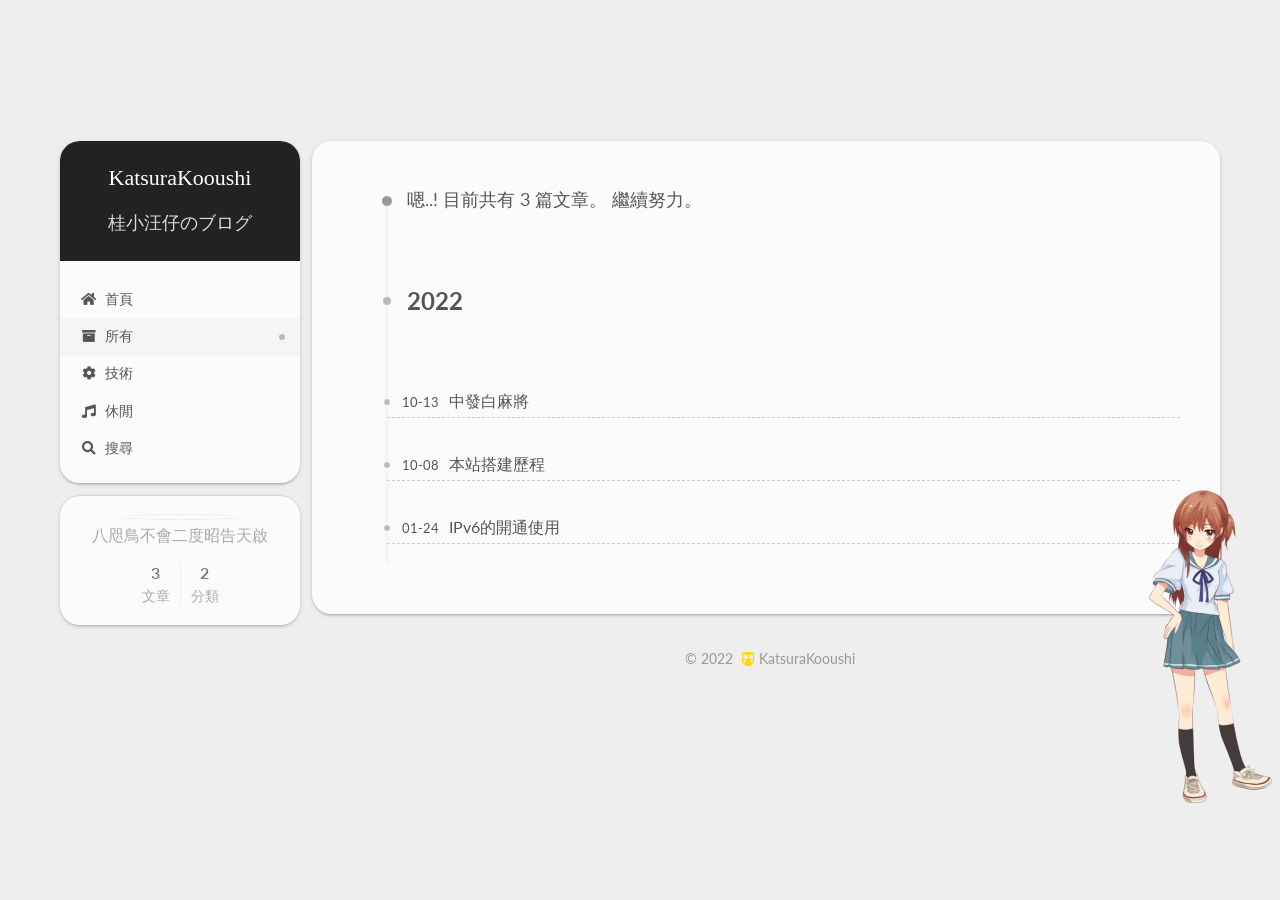
==== commit f300de75: "Site updated: 2022-10-14 19:53:28" ====
--- a/archives/index.html
+++ b/archives/index.html
@@ -1,4 +1,4 @@
-<!DOCTYPE html><html lang="zh-TW"><head><meta charset="UTF-8"><meta name="viewport" content="width=device-width,initial-scale=1,maximum-scale=2"><meta name="theme-color" content="#222"><meta name="generator" content="Hexo 6.3.0"><link rel="apple-touch-icon" sizes="180x180" href="/images/apple-touch-icon-next.png"><link rel="icon" type="image/png" sizes="32x32" href="/images/favicon32.ico"><link rel="icon" type="image/png" sizes="16x16" href="/images/favicon16.ico"><link rel="mask-icon" href="/images/logo.svg" color="#222"><link rel="stylesheet" href="/css/main.css"><link rel="stylesheet" href="//fonts.googleapis.com/css?family=Lato:300,300italic,400,400italic,700,700italic|方正小标宋_GBK:300,300italic,400,400italic,700,700italic|STFangSong:300,300italic,400,400italic,700,700italic&display=swap&subset=latin,latin-ext"><link rel="stylesheet" href="/lib/font-awesome/css/all.min.css"><script id="hexo-configurations">var NexT=window.NexT||{},CONFIG={hostname:"willhor2.github.io",root:"/",scheme:"Gemini",version:"7.8.0",exturl:!1,sidebar:{position:"left",display:"post",padding:18,offset:12,onmobile:!1},copycode:{enable:!0,show_result:!0,style:"mac"},back2top:{enable:!0,sidebar:!1,scrollpercent:!0},bookmark:{enable:!1,color:"#222",save:"auto"},fancybox:!1,mediumzoom:!1,lazyload:!1,pangu:!1,comments:{style:"tabs",active:null,storage:!0,lazyload:!1,nav:null},algolia:{hits:{per_page:10},labels:{input_placeholder:"Search for Posts",hits_empty:"We didn't find any results for the search: ${query}",hits_stats:"${hits} results found in ${time} ms"}},localsearch:{enable:!0,trigger:"auto",top_n_per_article:5,unescape:!1,preload:!1},motion:{enable:!0,async:!1,transition:{post_block:"fadeIn",post_header:"slideDownIn",post_body:"slideDownIn",coll_header:"slideLeftIn",sidebar:"slideUpIn"}},path:"search.xml"}</script><meta name="description" content="八咫鳥不會二度昭告天啟"><meta property="og:type" content="website"><meta property="og:title" content="KatsuraKooushi"><meta property="og:url" content="https://willhor2.github.io/archives/index.html"><meta property="og:site_name" content="KatsuraKooushi"><meta property="og:description" content="八咫鳥不會二度昭告天啟"><meta property="og:locale" content="zh_TW"><meta name="twitter:card" content="summary"><link rel="canonical" href="https://willhor2.github.io/archives/"><script id="page-configurations">CONFIG.page={sidebar:"",isHome:!1,isPost:!1,lang:"zh-TW"}</script><title>所有 | KatsuraKooushi</title><noscript><style>.sidebar-inner,.use-motion .brand,.use-motion .collection-header,.use-motion .comments,.use-motion .menu-item,.use-motion .pagination,.use-motion .post-block,.use-motion .post-body,.use-motion .post-header{opacity:initial}.use-motion .site-subtitle,.use-motion .site-title{opacity:initial;top:initial}.use-motion .logo-line-before i{left:initial}.use-motion .logo-line-after i{right:initial}</style></noscript></head><body itemscope itemtype="http://schema.org/WebPage"><div class="container use-motion"><div class="headband"></div><header class="header" itemscope itemtype="http://schema.org/WPHeader"><div class="header-inner"><div class="site-brand-container"><div class="site-nav-toggle"><div class="toggle" aria-label="切換導航欄"><span class="toggle-line toggle-line-first"></span> <span class="toggle-line toggle-line-middle"></span> <span class="toggle-line toggle-line-last"></span></div></div><div class="site-meta"><a href="/" class="brand" rel="start"><span class="logo-line-before"><i></i></span><h1 class="site-title">KatsuraKooushi</h1><span class="logo-line-after"><i></i></span></a><p class="site-subtitle" itemprop="description">桂小汪仔のブログ</p></div><div class="site-nav-right"><div class="toggle popup-trigger"><i class="fa fa-search fa-fw fa-lg"></i></div></div></div><nav class="site-nav"><ul id="menu" class="main-menu menu"><li class="menu-item menu-item-home"><a href="/" rel="section"><i class="fa fa-home fa-fw"></i>首頁</a></li><li class="menu-item menu-item-archives"><a href="/archives/" rel="section"><i class="fa fa-archive fa-fw"></i>所有</a></li><li class="menu-item menu-item-技術"><a href="/categories/%E6%8A%80%E8%A1%93" rel="section"><i class="fa fa-cog fa-fw"></i>技術</a></li><li class="menu-item menu-item-休閒"><a href="/categories/%E4%BC%91%E9%96%92" rel="section"><i class="fa fa-music fa-fw"></i>休閒</a></li><li class="menu-item menu-item-search"><a role="button" class="popup-trigger"><i class="fa fa-search fa-fw"></i>搜尋</a></li></ul></nav><div class="search-pop-overlay"><div class="popup search-popup"><div class="search-header"><span class="search-icon"><i class="fa fa-search"></i></span><div class="search-input-container"><input autocomplete="off" autocapitalize="off" placeholder="搜尋..." spellcheck="false" type="search" class="search-input"></div><span class="popup-btn-close"><i class="fa fa-times-circle"></i></span></div><div id="search-result"><div id="no-result"><i class="fa fa-spinner fa-pulse fa-5x fa-fw"></i></div></div></div></div></div></header><div class="back-to-top"><i class="fa fa-arrow-up"></i> <span>0%</span></div><main class="main"><div class="main-inner"><div class="content-wrap"><div class="content archive"><div class="post-block"><div class="posts-collapse"><div class="collection-title"><span class="collection-header">嗯..! 目前共有 3 篇文章。 繼續努力。</span></div><div class="collection-year"><span class="collection-header">2022</span></div><article itemscope itemtype="http://schema.org/Article"><header class="post-header"><div class="post-meta"><time itemprop="dateCreated" datetime="2022-10-13T00:51:59+08:00" content="2022-10-13">10-13</time></div><div class="post-title"><a class="post-title-link" href="/posts/3/" itemprop="url"><span itemprop="name">中發白麻將</span></a></div></header></article><article itemscope itemtype="http://schema.org/Article"><header class="post-header"><div class="post-meta"><time itemprop="dateCreated" datetime="2022-10-08T16:47:20+08:00" content="2022-10-08">10-08</time></div><div class="post-title"><a class="post-title-link" href="/posts/1/" itemprop="url"><span itemprop="name">本站搭建歷程</span></a></div></header></article><article itemscope itemtype="http://schema.org/Article"><header class="post-header"><div class="post-meta"><time itemprop="dateCreated" datetime="2022-01-24T14:08:29+08:00" content="2022-01-24">01-24</time></div><div class="post-title"><a class="post-title-link" href="/posts/2/" itemprop="url"><span itemprop="name">IPv6的開通使用</span></a></div></header></article></div></div></div><script>window.addEventListener('tabs:register', () => {
+<!DOCTYPE html><html lang="zh-TW"><head><meta charset="UTF-8"><meta name="viewport" content="width=device-width,initial-scale=1,maximum-scale=2"><meta name="theme-color" content="#222"><meta name="generator" content="Hexo 6.3.0"><link rel="apple-touch-icon" sizes="180x180" href="/images/apple-touch-icon-next.png"><link rel="icon" type="image/png" sizes="32x32" href="/images/favicon32.ico"><link rel="icon" type="image/png" sizes="16x16" href="/images/favicon16.ico"><link rel="mask-icon" href="/images/logo.svg" color="#222"><link rel="stylesheet" href="/css/main.css"><link rel="stylesheet" href="//fonts.googleapis.com/css?family=Lato:300,300italic,400,400italic,700,700italic|方正小标宋_GBK:300,300italic,400,400italic,700,700italic|STFangSong:300,300italic,400,400italic,700,700italic&display=swap&subset=latin,latin-ext"><link rel="stylesheet" href="/lib/font-awesome/css/all.min.css"><script id="hexo-configurations">var NexT=window.NexT||{},CONFIG={hostname:"willhor2.github.io",root:"/",scheme:"Gemini",version:"7.8.0",exturl:!1,sidebar:{position:"left",display:"post",padding:18,offset:12,onmobile:!1},copycode:{enable:!0,show_result:!0,style:"default"},back2top:{enable:!0,sidebar:!1,scrollpercent:!0},bookmark:{enable:!1,color:"#222",save:"auto"},fancybox:!1,mediumzoom:!1,lazyload:!1,pangu:!1,comments:{style:"tabs",active:null,storage:!0,lazyload:!1,nav:null},algolia:{hits:{per_page:10},labels:{input_placeholder:"Search for Posts",hits_empty:"We didn't find any results for the search: ${query}",hits_stats:"${hits} results found in ${time} ms"}},localsearch:{enable:!0,trigger:"auto",top_n_per_article:5,unescape:!1,preload:!1},motion:{enable:!0,async:!1,transition:{post_block:"fadeIn",post_header:"slideDownIn",post_body:"slideDownIn",coll_header:"slideLeftIn",sidebar:"slideUpIn"}},path:"search.xml"}</script><meta name="description" content="八咫鳥不會二度昭告天啟"><meta property="og:type" content="website"><meta property="og:title" content="KatsuraKooushi"><meta property="og:url" content="https://willhor2.github.io/archives/index.html"><meta property="og:site_name" content="KatsuraKooushi"><meta property="og:description" content="八咫鳥不會二度昭告天啟"><meta property="og:locale" content="zh_TW"><meta name="twitter:card" content="summary"><link rel="canonical" href="https://willhor2.github.io/archives/"><script id="page-configurations">CONFIG.page={sidebar:"",isHome:!1,isPost:!1,lang:"zh-TW"}</script><title>所有 | KatsuraKooushi</title><noscript><style>.sidebar-inner,.use-motion .brand,.use-motion .collection-header,.use-motion .comments,.use-motion .menu-item,.use-motion .pagination,.use-motion .post-block,.use-motion .post-body,.use-motion .post-header{opacity:initial}.use-motion .site-subtitle,.use-motion .site-title{opacity:initial;top:initial}.use-motion .logo-line-before i{left:initial}.use-motion .logo-line-after i{right:initial}</style></noscript></head><body itemscope itemtype="http://schema.org/WebPage"><div class="container use-motion"><div class="headband"></div><header class="header" itemscope itemtype="http://schema.org/WPHeader"><div class="header-inner"><div class="site-brand-container"><div class="site-nav-toggle"><div class="toggle" aria-label="切換導航欄"><span class="toggle-line toggle-line-first"></span> <span class="toggle-line toggle-line-middle"></span> <span class="toggle-line toggle-line-last"></span></div></div><div class="site-meta"><a href="/" class="brand" rel="start"><span class="logo-line-before"><i></i></span><h1 class="site-title">KatsuraKooushi</h1><span class="logo-line-after"><i></i></span></a><p class="site-subtitle" itemprop="description">桂小汪仔のブログ</p></div><div class="site-nav-right"><div class="toggle popup-trigger"><i class="fa fa-search fa-fw fa-lg"></i></div></div></div><nav class="site-nav"><ul id="menu" class="main-menu menu"><li class="menu-item menu-item-home"><a href="/" rel="section"><i class="fa fa-home fa-fw"></i>首頁</a></li><li class="menu-item menu-item-archives"><a href="/archives/" rel="section"><i class="fa fa-archive fa-fw"></i>所有</a></li><li class="menu-item menu-item-技術"><a href="/categories/%E6%8A%80%E8%A1%93" rel="section"><i class="fa fa-cog fa-fw"></i>技術</a></li><li class="menu-item menu-item-休閒"><a href="/categories/%E4%BC%91%E9%96%92" rel="section"><i class="fa fa-music fa-fw"></i>休閒</a></li><li class="menu-item menu-item-search"><a role="button" class="popup-trigger"><i class="fa fa-search fa-fw"></i>搜尋</a></li></ul></nav><div class="search-pop-overlay"><div class="popup search-popup"><div class="search-header"><span class="search-icon"><i class="fa fa-search"></i></span><div class="search-input-container"><input autocomplete="off" autocapitalize="off" placeholder="搜尋..." spellcheck="false" type="search" class="search-input"></div><span class="popup-btn-close"><i class="fa fa-times-circle"></i></span></div><div id="search-result"><div id="no-result"><i class="fa fa-spinner fa-pulse fa-5x fa-fw"></i></div></div></div></div></div></header><div class="back-to-top"><i class="fa fa-arrow-up"></i> <span>0%</span></div><main class="main"><div class="main-inner"><div class="content-wrap"><div class="content archive"><div class="post-block"><div class="posts-collapse"><div class="collection-title"><span class="collection-header">嗯..! 目前共有 3 篇文章。 繼續努力。</span></div><div class="collection-year"><span class="collection-header">2022</span></div><article itemscope itemtype="http://schema.org/Article"><header class="post-header"><div class="post-meta"><time itemprop="dateCreated" datetime="2022-10-13T00:51:59+08:00" content="2022-10-13">10-13</time></div><div class="post-title"><a class="post-title-link" href="/posts/3/" itemprop="url"><span itemprop="name">中發白麻將</span></a></div></header></article><article itemscope itemtype="http://schema.org/Article"><header class="post-header"><div class="post-meta"><time itemprop="dateCreated" datetime="2022-10-08T16:47:20+08:00" content="2022-10-08">10-08</time></div><div class="post-title"><a class="post-title-link" href="/posts/1/" itemprop="url"><span itemprop="name">本站搭建歷程</span></a></div></header></article><article itemscope itemtype="http://schema.org/Article"><header class="post-header"><div class="post-meta"><time itemprop="dateCreated" datetime="2022-01-24T14:08:29+08:00" content="2022-01-24">01-24</time></div><div class="post-title"><a class="post-title-link" href="/posts/2/" itemprop="url"><span itemprop="name">IPv6的開通使用</span></a></div></header></article></div></div></div><script>window.addEventListener('tabs:register', () => {
     let { activeClass } = CONFIG.comments;
     if (CONFIG.comments.storage) {
       activeClass = localStorage.getItem('comments_active') || activeClass;
--- a/css/main.css
+++ b/css/main.css
@@ -1,3 +1,3 @@
-/* build time:Fri Oct 14 2022 17:35:47 GMT+0800 (中国标准时间)*/
-:root{--body-bg-color:#eee;--content-bg-color:#fff;--card-bg-color:#f5f5f5;--text-color:#555;--blockquote-color:#666;--link-color:#555;--link-hover-color:#222;--brand-color:#fff;--brand-hover-color:#fff;--table-row-odd-bg-color:#f9f9f9;--table-row-hover-bg-color:#f5f5f5;--menu-item-bg-color:#f5f5f5;--btn-default-bg:#fff;--btn-default-color:#555;--btn-default-border-color:#555;--btn-default-hover-bg:#222;--btn-default-hover-color:#fff;--btn-default-hover-border-color:#222}html{line-height:1.15;-webkit-text-size-adjust:100%}body{margin:0}main{display:block}h1{font-size:2em;margin:.67em 0}hr{box-sizing:content-box;height:0;overflow:visible}pre{font-family:monospace,monospace;font-size:1em}a{background:0 0}abbr[title]{border-bottom:none;text-decoration:underline;text-decoration:underline dotted}b,strong{font-weight:bolder}code,kbd,samp{font-family:monospace,monospace;font-size:1em}small{font-size:80%}sub,sup{font-size:75%;line-height:0;position:relative;vertical-align:baseline}sub{bottom:-.25em}sup{top:-.5em}img{border-style:none}button,input,optgroup,select,textarea{font-family:inherit;font-size:100%;line-height:1.15;margin:0}button,input{overflow:visible}button,select{text-transform:none}[type=button],[type=reset],[type=submit],button{-webkit-appearance:button}[type=button]::-moz-focus-inner,[type=reset]::-moz-focus-inner,[type=submit]::-moz-focus-inner,button::-moz-focus-inner{border-style:none;padding:0}[type=button]:-moz-focusring,[type=reset]:-moz-focusring,[type=submit]:-moz-focusring,button:-moz-focusring{outline:1px dotted ButtonText}fieldset{padding:.35em .75em .625em}legend{box-sizing:border-box;color:inherit;display:table;max-width:100%;padding:0;white-space:normal}progress{vertical-align:baseline}textarea{overflow:auto}[type=checkbox],[type=radio]{box-sizing:border-box;padding:0}[type=number]::-webkit-inner-spin-button,[type=number]::-webkit-outer-spin-button{height:auto}[type=search]{outline-offset:-2px;-webkit-appearance:textfield}[type=search]::-webkit-search-decoration{-webkit-appearance:none}::-webkit-file-upload-button{font:inherit;-webkit-appearance:button}details{display:block}summary{display:list-item}template{display:none}[hidden]{display:none}::selection{background:#262a30;color:#eee}body,html{height:100%}body{background:var(--body-bg-color);color:var(--text-color);font-family:Lato,"PingFang SC","Microsoft YaHei",sans-serif;font-size:1em;line-height:2}@media (max-width:991px){body{padding-left:0!important;padding-right:0!important}}h1,h2,h3,h4,h5,h6{font-family:'方正小标宋_GBK',Lato,"PingFang SC","Microsoft YaHei",sans-serif;font-weight:700;line-height:1.5;margin:20px 0 15px}h1{font-size:1.45em}h2{font-size:1.275em}h3{font-size:1.1em}h4{font-size:.925em}h5{font-size:.75em}h6{font-size:.575em}p{margin:0 0 20px 0}a,span.exturl{border-bottom:1px solid #999;color:var(--link-color);outline:0;text-decoration:none;overflow-wrap:break-word;word-wrap:break-word;cursor:pointer}a:hover,span.exturl:hover{border-bottom-color:var(--link-hover-color);color:var(--link-hover-color)}iframe,img,video{display:block;margin-left:auto;margin-right:auto;max-width:100%}hr{background-image:repeating-linear-gradient(-45deg,#ddd,#ddd 4px,transparent 4px,transparent 8px);border:0;height:3px;margin:40px 0}blockquote{border-left:4px solid #ddd;color:var(--blockquote-color);margin:0;padding:0 15px}blockquote cite::before{content:'-';padding:0 5px}dt{font-weight:700}dd{margin:0;padding:0}kbd{background-color:#f5f5f5;background-image:linear-gradient(#eee,#fff,#eee);border:1px solid #ccc;border-radius:.2em;box-shadow:.1em .1em .2em rgba(0,0,0,.1);color:#555;font-family:inherit;padding:.1em .3em;white-space:nowrap}.table-container{overflow:auto}table{border-collapse:collapse;border-spacing:0;font-size:.875em;margin:0 0 20px 0;width:100%}tbody tr:nth-of-type(odd){background:var(--table-row-odd-bg-color)}tbody tr:hover{background:var(--table-row-hover-bg-color)}caption,td,th{font-weight:400;padding:8px;vertical-align:middle}td,th{border:1px solid #ccc;border-bottom:3px solid #ddd}th{font-weight:700;padding-bottom:10px}td{border-bottom-width:1px}.btn{background:var(--btn-default-bg);border:2px solid var(--btn-default-border-color);border-radius:2px;color:var(--btn-default-color);display:inline-block;font-size:.875em;line-height:2;padding:0 20px;text-decoration:none;transition-property:background-color;transition-delay:0s;transition-duration:.2s;transition-timing-function:ease-in-out}.btn:hover{background:var(--btn-default-hover-bg);border-color:var(--btn-default-hover-border-color);color:var(--btn-default-hover-color)}.btn+.btn{margin:0 0 8px 8px}.btn .fa-fw{text-align:left;width:1.285714285714286em}.toggle{line-height:0}.toggle .toggle-line{background:#fff;display:inline-block;height:2px;left:0;position:relative;top:0;transition:all .4s;vertical-align:top;width:100%}.toggle .toggle-line:not(:first-child){margin-top:3px}.toggle.toggle-arrow .toggle-line-first{left:50%;top:2px;transform:rotate(45deg);width:50%}.toggle.toggle-arrow .toggle-line-middle{left:2px;width:90%}.toggle.toggle-arrow .toggle-line-last{left:50%;top:-2px;transform:rotate(-45deg);width:50%}.toggle.toggle-close .toggle-line-first{transform:rotate(-45deg);top:5px}.toggle.toggle-close .toggle-line-middle{opacity:0}.toggle.toggle-close .toggle-line-last{transform:rotate(45deg);top:-5px}.highlight-container{position:relative}.highlight-container .copy-btn:focus,.highlight-container:hover .copy-btn{opacity:1}.copy-btn{color:#333;cursor:pointer;line-height:1.6;opacity:0;padding:2px 6px;position:absolute;transition-delay:0s;transition-duration:.2s;transition-timing-function:ease-in-out;color:#fff;font-size:14px;right:0;top:2px}.highlight-container{background:#21252b;border-radius:5px;box-shadow:0 10px 30px 0 rgba(0,0,0,.4);padding-top:30px}.highlight-container::before{background:#fc625d;border-radius:50%;box-shadow:20px 0 #fdbc40,40px 0 #35cd4b;content:' ';height:12px;left:12px;margin-top:-20px;position:absolute;width:12px}.highlight-container .highlight{border-radius:0 0 5px 5px}.highlight-container .highlight .table-container{border-radius:0 0 5px 5px}.highlight,pre{background:#f7f7f7;color:#4d4d4c;line-height:1.6;margin:0 auto 20px}code,pre{font-family:consolas,Menlo,monospace,"PingFang SC","Microsoft YaHei"}code{background:#eee;border-radius:3px;color:#555;padding:2px 4px;overflow-wrap:break-word;word-wrap:break-word}.highlight ::selection{background:#d6d6d6}.highlight pre{border:0;margin:0;padding:10px 0}.highlight table{border:0;margin:0;width:auto}.highlight td{border:0;padding:0}.highlight figcaption{background:#eff2f3;color:#4d4d4c;display:flex;font-size:.875em;justify-content:space-between;line-height:1.2;padding:.5em}.highlight figcaption a{color:#4d4d4c}.highlight figcaption a:hover{border-bottom-color:#4d4d4c}.highlight .gutter{-moz-user-select:none;-ms-user-select:none;-webkit-user-select:none;user-select:none}.highlight .gutter pre{background:#eff2f3;color:#869194;padding-left:10px;padding-right:10px;text-align:right}.highlight .code pre{background:#f7f7f7;padding-left:10px;width:100%}.gist table{width:auto}.gist table td{border:0}pre{overflow:auto;padding:10px}pre code{background:0 0;color:#4d4d4c;font-size:.875em;padding:0;text-shadow:none}pre .deletion{background:#fdd}pre .addition{background:#dfd}pre .meta{color:#eab700;-moz-user-select:none;-ms-user-select:none;-webkit-user-select:none;user-select:none}pre .comment{color:#8e908c}pre .attribute,pre .css .class,pre .css .id,pre .css .pseudo,pre .html .doctype,pre .name,pre .regexp,pre .ruby .constant,pre .tag,pre .variable,pre .xml .doctype,pre .xml .pi,pre .xml .tag .title{color:#c82829}pre .built_in,pre .builtin-name,pre .command,pre .constant,pre .literal,pre .number,pre .params,pre .preprocessor{color:#f5871f}pre .css .rules .attribute,pre .formula,pre .header,pre .inheritance,pre .ruby .class .title,pre .ruby .symbol,pre .special,pre .string,pre .symbol,pre .value,pre .xml .cdata{color:#718c00}pre .css .hexcolor,pre .title{color:#3e999f}pre .coffeescript .title,pre .function,pre .javascript .title,pre .perl .sub,pre .python .decorator,pre .python .title,pre .ruby .function .title,pre .ruby .title .keyword{color:#4271ae}pre .javascript .function,pre .keyword{color:#8959a8}.blockquote-center{border-left:none;margin:40px 0;padding:0;position:relative;text-align:center}.blockquote-center .fa{display:block;opacity:.6;position:absolute;width:100%}.blockquote-center .fa-quote-left{border-top:1px solid #ccc;text-align:left;top:-20px}.blockquote-center .fa-quote-right{border-bottom:1px solid #ccc;text-align:right;bottom:-20px}.blockquote-center div,.blockquote-center p{text-align:center}.post-body .group-picture img{margin:0 auto;padding:0 3px}.group-picture-row{margin-bottom:6px;overflow:hidden}.group-picture-column{float:left;margin-bottom:10px}.post-body .label{color:#555;display:inline;padding:0 2px}.post-body .label.default{background:#f0f0f0}.post-body .label.primary{background:#efe6f7}.post-body .label.info{background:#e5f2f8}.post-body .label.success{background:#e7f4e9}.post-body .label.warning{background:#fcf6e1}.post-body .label.danger{background:#fae8eb}.post-body .tabs{margin-bottom:20px}.post-body .tabs,.tabs-comment{display:block;padding-top:10px;position:relative}.post-body .tabs ul.nav-tabs,.tabs-comment ul.nav-tabs{display:flex;flex-wrap:wrap;margin:0;margin-bottom:-1px;padding:0}@media (max-width:413px){.post-body .tabs ul.nav-tabs,.tabs-comment ul.nav-tabs{display:block;margin-bottom:5px}}.post-body .tabs ul.nav-tabs li.tab,.tabs-comment ul.nav-tabs li.tab{border-bottom:1px solid #ddd;border-left:1px solid transparent;border-right:1px solid transparent;border-top:3px solid transparent;flex-grow:1;list-style-type:none;border-radius:0}@media (max-width:413px){.post-body .tabs ul.nav-tabs li.tab,.tabs-comment ul.nav-tabs li.tab{border-bottom:1px solid transparent;border-left:3px solid transparent;border-right:1px solid transparent;border-top:1px solid transparent}}@media (max-width:413px){.post-body .tabs ul.nav-tabs li.tab,.tabs-comment ul.nav-tabs li.tab{border-radius:0}}.post-body .tabs ul.nav-tabs li.tab a,.tabs-comment ul.nav-tabs li.tab a{border-bottom:initial;display:block;line-height:1.8;outline:0;padding:.25em .75em;text-align:center;transition-delay:0s;transition-duration:.2s;transition-timing-function:ease-out}.post-body .tabs ul.nav-tabs li.tab a i,.tabs-comment ul.nav-tabs li.tab a i{width:1.285714285714286em}.post-body .tabs ul.nav-tabs li.tab.active,.tabs-comment ul.nav-tabs li.tab.active{border-bottom:1px solid transparent;border-left:1px solid #ccc;border-right:1px solid #ccc;border-top:3px solid #fc6423}@media (max-width:413px){.post-body .tabs ul.nav-tabs li.tab.active,.tabs-comment ul.nav-tabs li.tab.active{border-bottom:1px solid #ccc;border-left:3px solid #fc6423;border-right:1px solid #ccc;border-top:1px solid #ccc}}.post-body .tabs ul.nav-tabs li.tab.active a,.tabs-comment ul.nav-tabs li.tab.active a{color:var(--link-color);cursor:default}.post-body .tabs .tab-content .tab-pane,.tabs-comment .tab-content .tab-pane{border:1px solid #ccc;border-top:0;padding:20px 20px 0 20px;border-radius:0}.post-body .tabs .tab-content .tab-pane:not(.active),.tabs-comment .tab-content .tab-pane:not(.active){display:none}.post-body .tabs .tab-content .tab-pane.active,.tabs-comment .tab-content .tab-pane.active{display:block}.post-body .tabs .tab-content .tab-pane.active:nth-of-type(1),.tabs-comment .tab-content .tab-pane.active:nth-of-type(1){border-radius:0}@media (max-width:413px){.post-body .tabs .tab-content .tab-pane.active:nth-of-type(1),.tabs-comment .tab-content .tab-pane.active:nth-of-type(1){border-radius:0}}.post-body .note{border-radius:3px;margin-bottom:20px;padding:1em;position:relative;border:1px solid #eee;border-left-width:5px}.post-body .note h2,.post-body .note h3,.post-body .note h4,.post-body .note h5,.post-body .note h6{margin-top:0;border-bottom:initial;margin-bottom:0;padding-top:0}.post-body .note blockquote:first-child,.post-body .note img:first-child,.post-body .note ol:first-child,.post-body .note p:first-child,.post-body .note pre:first-child,.post-body .note table:first-child,.post-body .note ul:first-child{margin-top:0}.post-body .note blockquote:last-child,.post-body .note img:last-child,.post-body .note ol:last-child,.post-body .note p:last-child,.post-body .note pre:last-child,.post-body .note table:last-child,.post-body .note ul:last-child{margin-bottom:0}.post-body .note.default{border-left-color:#777}.post-body .note.default h2,.post-body .note.default h3,.post-body .note.default h4,.post-body .note.default h5,.post-body .note.default h6{color:#777}.post-body .note.primary{border-left-color:#6f42c1}.post-body .note.primary h2,.post-body .note.primary h3,.post-body .note.primary h4,.post-body .note.primary h5,.post-body .note.primary h6{color:#6f42c1}.post-body .note.info{border-left-color:#428bca}.post-body .note.info h2,.post-body .note.info h3,.post-body .note.info h4,.post-body .note.info h5,.post-body .note.info h6{color:#428bca}.post-body .note.success{border-left-color:#5cb85c}.post-body .note.success h2,.post-body .note.success h3,.post-body .note.success h4,.post-body .note.success h5,.post-body .note.success h6{color:#5cb85c}.post-body .note.warning{border-left-color:#f0ad4e}.post-body .note.warning h2,.post-body .note.warning h3,.post-body .note.warning h4,.post-body .note.warning h5,.post-body .note.warning h6{color:#f0ad4e}.post-body .note.danger{border-left-color:#d9534f}.post-body .note.danger h2,.post-body .note.danger h3,.post-body .note.danger h4,.post-body .note.danger h5,.post-body .note.danger h6{color:#d9534f}.pagination .next,.pagination .page-number,.pagination .prev,.pagination .space{display:inline-block;margin:0 10px;padding:0 11px;position:relative;top:-1px}@media (max-width:767px){.pagination .next,.pagination .page-number,.pagination .prev,.pagination .space{margin:0 5px}}.pagination{border-top:1px solid #eee;margin:120px 0 0;text-align:center}.pagination .next,.pagination .page-number,.pagination .prev{border-bottom:0;border-top:1px solid #eee;transition-property:border-color;transition-delay:0s;transition-duration:.2s;transition-timing-function:ease-in-out}.pagination .next:hover,.pagination .page-number:hover,.pagination .prev:hover{border-top-color:#222}.pagination .space{margin:0;padding:0}.pagination .prev{margin-left:0}.pagination .next{margin-right:0}.pagination .page-number.current{background:#ccc;border-top-color:#ccc;color:#fff}@media (max-width:767px){.pagination{border-top:none}.pagination .next,.pagination .page-number,.pagination .prev{border-bottom:1px solid #eee;border-top:0;margin-bottom:10px;padding:0 10px}.pagination .next:hover,.pagination .page-number:hover,.pagination .prev:hover{border-bottom-color:#222}}.comments{margin-top:60px;overflow:hidden}.comment-button-group{display:flex;flex-wrap:wrap-reverse;justify-content:center;margin:1em 0}.comment-button-group .comment-button{margin:.1em .2em}.comment-button-group .comment-button.active{background:var(--btn-default-hover-bg);border-color:var(--btn-default-hover-border-color);color:var(--btn-default-hover-color)}.comment-position{display:none}.comment-position.active{display:block}.tabs-comment{background:var(--content-bg-color);margin-top:4em;padding-top:0}.tabs-comment .comments{border:0;box-shadow:none;margin-top:0;padding-top:0}.container{min-height:100%;position:relative}.main-inner{margin:0 auto;width:calc(100% - 20px)}@media (min-width:1200px){.main-inner{width:1160px}}@media (min-width:1600px){.main-inner{width:73%}}@media (max-width:767px){.content-wrap{padding:0 20px}}.header{background:0 0}.header-inner{margin:0 auto;width:calc(100% - 20px)}@media (min-width:1200px){.header-inner{width:1160px}}@media (min-width:1600px){.header-inner{width:73%}}.site-brand-container{display:flex;flex-shrink:0;padding:0 10px}.headband{background:url(https://s1.ax1x.com/2022/10/14/xw8F6U.png) no-repeat center center;height:141px}.site-meta{flex-grow:1;text-align:center}@media (max-width:767px){.site-meta{text-align:center}}.brand{border-bottom:none;color:var(--brand-color);display:inline-block;line-height:1.375em;padding:0 40px;position:relative}.brand:hover{color:var(--brand-hover-color)}.site-title{font-family:Lato,"PingFang SC","Microsoft YaHei",sans-serif;font-size:1.375em;font-weight:400;margin:0}.site-subtitle{color:#ddd;font-size:.85em;margin:10px 0}.use-motion .brand{opacity:0}.use-motion .custom-logo-image,.use-motion .site-subtitle,.use-motion .site-title{opacity:0;position:relative;top:-10px}.site-nav-right,.site-nav-toggle{display:none}@media (max-width:767px){.site-nav-right,.site-nav-toggle{display:flex;flex-direction:column;justify-content:center}}.site-nav-right .toggle,.site-nav-toggle .toggle{color:var(--text-color);padding:10px;width:22px}.site-nav-right .toggle .toggle-line,.site-nav-toggle .toggle .toggle-line{background:var(--text-color);border-radius:1px}.site-nav{display:block}@media (max-width:767px){.site-nav{clear:both;display:none}}.site-nav.site-nav-on{display:block}.menu{margin-top:20px;padding-left:0;text-align:center}.menu-item{display:inline-block;list-style:none;margin:0 10px}@media (max-width:767px){.menu-item{display:block;margin-top:10px}.menu-item.menu-item-search{display:none}}.menu-item a,.menu-item span.exturl{border-bottom:0;display:block;font-size:.85em;transition-property:border-color;transition-delay:0s;transition-duration:.2s;transition-timing-function:ease-in-out}@media (hover:none){.menu-item a:hover,.menu-item span.exturl:hover{border-bottom-color:transparent!important}}.menu-item .fa,.menu-item .fab,.menu-item .far,.menu-item .fas{margin-right:8px}.menu-item .badge{display:inline-block;font-weight:700;line-height:1;margin-left:.35em;margin-top:.35em;text-align:center;white-space:nowrap}@media (max-width:767px){.menu-item .badge{float:right;margin-left:0}}.menu .menu-item a:hover,.menu .menu-item span.exturl:hover,.menu-item-active a{background:var(--menu-item-bg-color)}.use-motion .menu-item{opacity:0}.sidebar{background:#222;bottom:0;box-shadow:inset 0 2px 6px #000;position:fixed;top:0}@media (max-width:991px){.sidebar{display:none}}.sidebar-inner{color:#999;padding:18px 10px;text-align:center}.cc-license{margin-top:10px;text-align:center}.cc-license .cc-opacity{border-bottom:none;opacity:.7}.cc-license .cc-opacity:hover{opacity:.9}.cc-license img{display:inline-block}.site-author-image{border:1px solid #eee;display:block;margin:0 auto;max-width:120px;padding:2px;border-radius:50%}.site-author-name{color:var(--text-color);font-weight:600;margin:0;text-align:center}.site-description{color:#999;font-size:.85em;margin-top:0;text-align:center}.links-of-author{margin-top:15px}.links-of-author a,.links-of-author span.exturl{border-bottom-color:#555;display:inline-block;font-size:.85em;margin-bottom:10px;margin-right:10px;vertical-align:middle}.links-of-author a::before,.links-of-author span.exturl::before{background:#21b3c2;border-radius:50%;content:' ';display:inline-block;height:4px;margin-right:3px;vertical-align:middle;width:4px}.sidebar-button{margin-top:15px}.sidebar-button a{border:1px solid #fc6423;border-radius:4px;color:#fc6423;display:inline-block;padding:0 15px}.sidebar-button a .fa,.sidebar-button a .fab,.sidebar-button a .far,.sidebar-button a .fas{margin-right:5px}.sidebar-button a:hover{background:#fc6423;border:1px solid #fc6423;color:#fff}.sidebar-button a:hover .fa,.sidebar-button a:hover .fab,.sidebar-button a:hover .far,.sidebar-button a:hover .fas{color:#fff}.links-of-blogroll{font-size:.85em;margin-top:10px}.links-of-blogroll-title{font-size:.875em;font-weight:600;margin-top:0}.links-of-blogroll-list{list-style:none;margin:0;padding:0}#sidebar-dimmer{display:none}@media (max-width:767px){#sidebar-dimmer{background:#000;display:block;height:100%;left:100%;opacity:0;position:fixed;top:0;width:100%;z-index:1100}.sidebar-active+#sidebar-dimmer{opacity:.7;transform:translateX(-100%);transition:opacity .5s}}.sidebar-nav{margin:0;padding-bottom:20px;padding-left:0}.sidebar-nav li{border-bottom:1px solid transparent;color:var(--text-color);cursor:pointer;display:inline-block;font-size:.875em}.sidebar-nav li.sidebar-nav-overview{margin-left:10px}.sidebar-nav li:hover{color:#fc6423}.sidebar-nav .sidebar-nav-active{border-bottom-color:#fc6423;color:#fc6423}.sidebar-nav .sidebar-nav-active:hover{color:#fc6423}.sidebar-panel{display:none;overflow-x:hidden;overflow-y:auto}.sidebar-panel-active{display:block}.sidebar-toggle{background:#222;bottom:45px;cursor:pointer;height:14px;left:30px;padding:5px;position:fixed;width:14px;z-index:1300}@media (max-width:991px){.sidebar-toggle{left:20px;opacity:.8;display:none}}.sidebar-toggle:hover .toggle-line{background:#fc6423}.post-toc{font-size:.875em}.post-toc ol{list-style:none;margin:0;padding:0 2px 5px 10px;text-align:left}.post-toc ol>ol{padding-left:0}.post-toc ol a{transition-property:all;transition-delay:0s;transition-duration:.2s;transition-timing-function:ease-in-out}.post-toc .nav-item{line-height:1.8;overflow:hidden;text-overflow:ellipsis;white-space:nowrap}.post-toc .nav .nav-child{display:none}.post-toc .nav .active>.nav-child{display:block}.post-toc .nav .active-current>.nav-child{display:block}.post-toc .nav .active-current>.nav-child>.nav-item{display:block}.post-toc .nav .active>a{border-bottom-color:#fc6423;color:#fc6423}.post-toc .nav .active-current>a{color:#fc6423}.post-toc .nav .active-current>a:hover{color:#fc6423}.site-state{display:flex;justify-content:center;line-height:1.4;margin-top:10px;overflow:hidden;text-align:center;white-space:nowrap}.site-state-item{padding:0 15px}.site-state-item:not(:first-child){border-left:1px solid #eee}.site-state-item a{border-bottom:none}.site-state-item-count{display:block;font-size:1em;font-weight:600;text-align:center}.site-state-item-name{color:#999;font-size:.85em}.footer{color:#999;font-size:.875em;padding:20px 0}.footer.footer-fixed{bottom:0;left:0;position:absolute;right:0}.footer-inner{box-sizing:border-box;margin:0 auto;text-align:center;width:calc(100% - 20px)}@media (min-width:1200px){.footer-inner{width:1160px}}@media (min-width:1600px){.footer-inner{width:73%}}.languages{display:inline-block;font-size:1.125em;position:relative}.languages .lang-select-label span{margin:0 .5em}.languages .lang-select{height:100%;left:0;opacity:0;position:absolute;top:0;width:100%}.with-love{color:gold;display:inline-block;margin:0 5px}.powered-by,.theme-info{display:inline-block}@-moz-keyframes iconAnimate{0%,100%{transform:scale(1)}10%,30%{transform:scale(.9)}20%,40%,60%,80%{transform:scale(1.1)}50%,70%{transform:scale(1.1)}}@-webkit-keyframes iconAnimate{0%,100%{transform:scale(1)}10%,30%{transform:scale(.9)}20%,40%,60%,80%{transform:scale(1.1)}50%,70%{transform:scale(1.1)}}@-o-keyframes iconAnimate{0%,100%{transform:scale(1)}10%,30%{transform:scale(.9)}20%,40%,60%,80%{transform:scale(1.1)}50%,70%{transform:scale(1.1)}}@keyframes iconAnimate{0%,100%{transform:scale(1)}10%,30%{transform:scale(.9)}20%,40%,60%,80%{transform:scale(1.1)}50%,70%{transform:scale(1.1)}}.back-to-top{font-size:12px;text-align:center;transition-delay:0s;transition-duration:.2s;transition-timing-function:ease-in-out}.back-to-top{background:#222;bottom:-100px;box-sizing:border-box;color:#fff;cursor:pointer;left:30px;opacity:.6;padding:0 6px;position:fixed;transition-property:bottom;z-index:1300;width:initial}.back-to-top:hover{color:#fc6423}.back-to-top.back-to-top-on{bottom:30px}@media (max-width:991px){.back-to-top{left:20px;opacity:.8}}.post-body{font-family:STFangSong,Lato,"PingFang SC","Microsoft YaHei",sans-serif;overflow-wrap:break-word;word-wrap:break-word}@media (min-width:1200px){.post-body{font-size:1.125em}}.post-body .exturl .fa{font-size:.875em;margin-left:4px}.post-body .figure .caption,.post-body .image-caption{color:#999;font-size:.875em;font-weight:700;line-height:1;margin:-20px auto 15px;text-align:center}.post-sticky-flag{display:inline-block;transform:rotate(30deg)}.post-button{margin-top:40px;text-align:center}.use-motion .comments,.use-motion .pagination,.use-motion .post-block{opacity:0}.use-motion .post-header{opacity:0}.use-motion .post-body{opacity:0}.use-motion .collection-header{opacity:0}.posts-collapse{margin-left:35px;position:relative}@media (max-width:767px){.posts-collapse{margin-left:0;margin-right:0}}.posts-collapse .collection-title{font-size:1.125em;position:relative}.posts-collapse .collection-title::before{background:#999;border:1px solid #fff;border-radius:50%;content:' ';height:10px;left:0;margin-left:-6px;margin-top:-4px;position:absolute;top:50%;width:10px}.posts-collapse .collection-year{font-size:1.5em;font-weight:700;margin:60px 0;position:relative}.posts-collapse .collection-year::before{background:#bbb;border-radius:50%;content:' ';height:8px;left:0;margin-left:-4px;margin-top:-4px;position:absolute;top:50%;width:8px}.posts-collapse .collection-header{display:block;margin:0 0 0 20px}.posts-collapse .collection-header small{color:#bbb;margin-left:5px}.posts-collapse .post-header{border-bottom:1px dashed #ccc;margin:30px 0;padding-left:15px;position:relative;transition-property:border;transition-delay:0s;transition-duration:.2s;transition-timing-function:ease-in-out}.posts-collapse .post-header::before{background:#bbb;border:1px solid #fff;border-radius:50%;content:' ';height:6px;left:0;margin-left:-4px;position:absolute;top:.8em;transition-property:background;width:6px;transition-delay:0s;transition-duration:.2s;transition-timing-function:ease-in-out}.posts-collapse .post-header:hover{border-bottom-color:#666}.posts-collapse .post-header:hover::before{background:#222}.posts-collapse .post-meta{display:inline;font-size:.8em;margin-right:10px}.posts-collapse .post-title{display:inline}.posts-collapse .post-title a,.posts-collapse .post-title span.exturl{border-bottom:none;color:var(--link-color)}.posts-collapse .post-title .fa-external-link-alt{font-size:.875em;margin-left:5px}.posts-collapse::before{background:#f5f5f5;content:' ';height:100%;left:0;margin-left:-2px;position:absolute;top:1.25em;width:4px}.post-eof{background:#ccc;height:1px;margin:80px auto 60px;text-align:center;width:8%}.post-block:last-of-type .post-eof{display:none}.content{padding-top:40px}@media (min-width:992px){.post-body{text-align:justify}}@media (max-width:991px){.post-body{text-align:justify}}.post-body h1,.post-body h2,.post-body h3,.post-body h4,.post-body h5,.post-body h6{padding-top:10px}.post-body h1 .header-anchor,.post-body h2 .header-anchor,.post-body h3 .header-anchor,.post-body h4 .header-anchor,.post-body h5 .header-anchor,.post-body h6 .header-anchor{border-bottom-style:none;color:#ccc;float:right;margin-left:10px;visibility:hidden}.post-body h1 .header-anchor:hover,.post-body h2 .header-anchor:hover,.post-body h3 .header-anchor:hover,.post-body h4 .header-anchor:hover,.post-body h5 .header-anchor:hover,.post-body h6 .header-anchor:hover{color:inherit}.post-body h1:hover .header-anchor,.post-body h2:hover .header-anchor,.post-body h3:hover .header-anchor,.post-body h4:hover .header-anchor,.post-body h5:hover .header-anchor,.post-body h6:hover .header-anchor{visibility:visible}.post-body iframe,.post-body img,.post-body video{margin-bottom:20px}.post-body .video-container{height:0;margin-bottom:20px;overflow:hidden;padding-top:75%;position:relative;width:100%}.post-body .video-container embed,.post-body .video-container iframe,.post-body .video-container object{height:100%;left:0;margin:0;position:absolute;top:0;width:100%}.post-gallery{align-items:center;display:grid;grid-gap:10px;grid-template-columns:1fr 1fr 1fr;margin-bottom:20px}@media (max-width:767px){.post-gallery{grid-template-columns:1fr 1fr}}.post-gallery a{border:0}.post-gallery img{margin:0}.posts-expand .post-header{font-size:1.125em}.posts-expand .post-title{font-size:1.5em;font-weight:400;margin:initial;text-align:center;overflow-wrap:break-word;word-wrap:break-word}.posts-expand .post-title-link{border-bottom:none;color:var(--link-color);display:inline-block;position:relative;vertical-align:top}.posts-expand .post-title-link::before{background:var(--link-color);bottom:0;content:'';height:2px;left:0;position:absolute;transform:scaleX(0);visibility:hidden;width:100%;transition-delay:0s;transition-duration:.2s;transition-timing-function:ease-in-out}.posts-expand .post-title-link:hover::before{transform:scaleX(1);visibility:visible}.posts-expand .post-title-link .fa-external-link-alt{font-size:.875em;margin-left:5px}.posts-expand .post-meta{color:#999;font-family:STFangSong,Lato,"PingFang SC","Microsoft YaHei",sans-serif;font-size:.8em;margin:3px 0 60px 0;text-align:center}.posts-expand .post-meta .post-description{font-size:.875em;margin-top:2px}.posts-expand .post-meta time{border-bottom:1px dashed #999;cursor:pointer}.post-meta .post-meta-item+.post-meta-item::before{content:'|';margin:0 .5em}.post-meta-divider{margin:0 .5em}.post-meta-item-icon{margin-right:3px}@media (max-width:991px){.post-meta-item-icon{display:inline-block}}.post-meta-item-text{display:none}@media (max-width:991px){.post-meta-item-text{display:none}}.post-nav{border-top:1px solid #eee;display:flex;justify-content:space-between;margin-top:15px;padding:10px 5px 0}.post-nav-item{flex:1}.post-nav-item a{border-bottom:none;display:block;font-size:.875em;line-height:1.6;position:relative}.post-nav-item a:active{top:2px}.post-nav-item .fa{font-size:.8em}.post-nav-item:first-child{margin-right:15px}.post-nav-item:first-child .fa{margin-right:5px}.post-nav-item:last-child{margin-left:15px;text-align:right}.post-nav-item:last-child .fa{margin-left:5px}.rtl.post-body a,.rtl.post-body h1,.rtl.post-body h2,.rtl.post-body h3,.rtl.post-body h4,.rtl.post-body h5,.rtl.post-body h6,.rtl.post-body li,.rtl.post-body ol,.rtl.post-body p,.rtl.post-body ul{direction:rtl;font-family:UKIJ Ekran}.rtl.post-title{font-family:UKIJ Ekran}.post-tags{margin-top:40px;text-align:center}.post-tags a{display:inline-block;font-size:.85em}.post-tags a:not(:last-child){margin-right:10px}.post-widgets{border-top:1px solid #eee;margin-top:15px;text-align:center}.wp_rating{height:20px;line-height:20px;margin-top:10px;padding-top:6px;text-align:center}.social-like{display:flex;font-size:.875em;justify-content:center;text-align:center}.reward-container{margin:20px auto;padding:10px 0;text-align:center;width:90%}.reward-container button{background:0 0;border:1px solid #fc6423;border-radius:0;color:#fc6423;cursor:pointer;line-height:2;outline:0;padding:0 15px;vertical-align:text-top}.reward-container button:hover{background:#fc6423;border:1px solid transparent;color:#fa9366}#qr{padding-top:20px}#qr a{border:0}#qr img{display:inline-block;margin:.8em 2em 0 2em;max-width:100%;width:180px}#qr p{text-align:center}.category-all-page .category-all-title{text-align:center}.category-all-page .category-all{margin-top:20px}.category-all-page .category-list{list-style:none;margin:0;padding:0}.category-all-page .category-list-item{margin:5px 10px}.category-all-page .category-list-count{color:#bbb}.category-all-page .category-list-count::before{content:' (';display:inline}.category-all-page .category-list-count::after{content:') ';display:inline}.category-all-page .category-list-child{padding-left:10px}.event-list{padding:0}.event-list hr{background:#222;margin:20px 0 45px 0}.event-list hr::after{background:#222;color:#fff;content:'NOW';display:inline-block;font-weight:700;padding:0 5px;text-align:right}.event-list .event{background:#222;margin:20px 0;min-height:40px;padding:15px 0 15px 10px}.event-list .event .event-summary{color:#fff;margin:0;padding-bottom:3px}.event-list .event .event-summary::before{animation:dot-flash 1s alternate infinite ease-in-out;color:#fff;content:'\f111';display:inline-block;font-size:10px;margin-right:25px;vertical-align:middle;font-family:'Font Awesome 5 Free';font-weight:900}.event-list .event .event-relative-time{color:#bbb;display:inline-block;font-size:12px;font-weight:400;padding-left:12px}.event-list .event .event-details{color:#fff;display:block;line-height:18px;margin-left:56px;padding-bottom:6px;padding-top:3px;text-indent:-24px}.event-list .event .event-details::before{color:#fff;display:inline-block;margin-right:9px;text-align:center;text-indent:0;width:14px;font-family:'Font Awesome 5 Free';font-weight:900}.event-list .event .event-details.event-location::before{content:'\f041'}.event-list .event .event-details.event-duration::before{content:'\f017'}.event-list .event-past{background:#f5f5f5}.event-list .event-past .event-details,.event-list .event-past .event-summary{color:#bbb;opacity:.9}.event-list .event-past .event-details::before,.event-list .event-past .event-summary::before{animation:none;color:#bbb}@-moz-keyframes dot-flash{from{opacity:1;transform:scale(1)}to{opacity:0;transform:scale(.8)}}@-webkit-keyframes dot-flash{from{opacity:1;transform:scale(1)}to{opacity:0;transform:scale(.8)}}@-o-keyframes dot-flash{from{opacity:1;transform:scale(1)}to{opacity:0;transform:scale(.8)}}@keyframes dot-flash{from{opacity:1;transform:scale(1)}to{opacity:0;transform:scale(.8)}}ul.breadcrumb{font-size:.8em;list-style:none;margin:1em 0;padding:0 2em;text-align:center}ul.breadcrumb li{display:inline}ul.breadcrumb li+li::before{content:'/\00a0';font-weight:400;padding:.5em}ul.breadcrumb li+li:last-child{font-weight:700}.tag-cloud{text-align:center}.tag-cloud a{display:inline-block;margin:10px}.tag-cloud a:hover{color:var(--link-hover-color)!important}.search-pop-overlay{background:rgba(0,0,0,0);height:100%;left:0;position:fixed;top:0;transition:visibility 0s linear .2s,background .2s;visibility:hidden;width:100%;z-index:1400}.search-pop-overlay.search-active{background:rgba(0,0,0,.3);transition:background .2s;visibility:visible}.search-popup{background:var(--card-bg-color);border-radius:5px;height:80%;left:calc(50% - 350px);position:fixed;top:10%;transform:scale(0);transition:transform .2s;width:700px;z-index:1500}.search-active .search-popup{transform:scale(1)}@media (max-width:767px){.search-popup{border-radius:0;height:100%;left:0;margin:0;top:0;width:100%}}.search-popup .popup-btn-close,.search-popup .search-icon{color:#999;font-size:18px;padding:0 10px}.search-popup .popup-btn-close{cursor:pointer}.search-popup .popup-btn-close:hover .fa{color:#222}.search-popup .search-header{background:#eee;border-top-left-radius:5px;border-top-right-radius:5px;display:flex;padding:5px}.search-popup input.search-input{background:0 0;border:0;outline:0;width:100%}.search-popup input.search-input::-webkit-search-cancel-button{display:none}.search-popup .search-input-container{flex-grow:1;padding:2px}.search-popup ul.search-result-list{margin:0 5px;padding:0;width:100%}.search-popup p.search-result{border-bottom:1px dashed #ccc;padding:5px 0}.search-popup a.search-result-title{font-weight:700}.search-popup .search-keyword{border-bottom:1px dashed #ff2a2a;color:#ff2a2a;font-weight:700}.search-popup #search-result{display:flex;height:calc(100% - 55px);overflow:auto;padding:5px 25px}.search-popup #no-result{color:#ccc;margin:auto}.header{margin:0 auto;position:relative;width:calc(100% - 20px)}@media (min-width:1200px){.header{width:1160px}}@media (min-width:1600px){.header{width:73%}}@media (max-width:991px){.header{width:auto}}.header-inner{background:var(--content-bg-color);border-radius:20px 20px 20px 20px;box-shadow:0 2px 2px 0 rgba(0,0,0,.12),0 3px 1px -2px rgba(0,0,0,.06),0 1px 5px 0 rgba(0,0,0,.12);overflow:hidden;padding:0;position:absolute;top:0;width:240px}@media (min-width:1200px){.header-inner{width:240px}}@media (max-width:991px){.header-inner{border-radius:initial;position:relative;width:auto}}.main-inner{align-items:flex-start;display:flex;justify-content:space-between;flex-direction:row-reverse}@media (max-width:991px){.main-inner{width:auto}}.content-wrap{background:var(--content-bg-color);border-radius:20px 20px 20px 20px;box-shadow:0 2px 2px 0 rgba(0,0,0,.12),0 3px 1px -2px rgba(0,0,0,.06),0 1px 5px 0 rgba(0,0,0,.12);box-sizing:border-box;padding:40px;width:calc(100% - 252px)}@media (max-width:991px){.content-wrap{border-radius:initial;padding:20px;width:100%}}.footer-inner{padding-left:260px}.back-to-top{left:auto;right:30px}@media (max-width:991px){.back-to-top{right:20px}}@media (max-width:991px){.footer-inner{padding-left:0;padding-right:0;width:auto}}.site-brand-container{background:#222}@media (max-width:991px){.site-brand-container{box-shadow:0 0 16px rgba(0,0,0,.5)}}.site-meta{padding:20px 0}.brand{padding:0}.site-subtitle{margin:10px 10px 0}.custom-logo-image{margin-top:20px}@media (max-width:991px){.custom-logo-image{display:none}}@media (min-width:768px) and (max-width:991px){.site-nav-right,.site-nav-toggle{display:flex;flex-direction:column;justify-content:center}}.site-nav-right .toggle,.site-nav-toggle .toggle{color:#fff}.site-nav-right .toggle .toggle-line,.site-nav-toggle .toggle .toggle-line{background:#fff}@media (min-width:768px) and (max-width:991px){.site-nav{display:none}}.menu .menu-item{display:block;margin:0}.menu .menu-item a,.menu .menu-item span.exturl{padding:5px 20px;position:relative;text-align:left;transition-property:background-color}@media (max-width:991px){.menu .menu-item.menu-item-search{display:none}}.menu .menu-item .badge{background:#ccc;border-radius:10px;color:#fff;float:right;padding:2px 5px;text-shadow:1px 1px 0 rgba(0,0,0,.1);vertical-align:middle}.main-menu .menu-item-active a::after{background:#bbb;border-radius:50%;content:' ';height:6px;margin-top:-3px;position:absolute;right:15px;top:50%;width:6px}.sub-menu{background:var(--content-bg-color);border-bottom:1px solid #ccc;margin:0;padding:6px 0}.sub-menu .menu-item{display:inline-block}.sub-menu .menu-item a,.sub-menu .menu-item span.exturl{background:0 0;margin:5px 10px;padding:initial}.sub-menu .menu-item a:hover,.sub-menu .menu-item span.exturl:hover{background:0 0;color:#fc6423}.sub-menu .menu-item-active a{border-bottom-color:#fc6423;color:#fc6423}.sub-menu .menu-item-active a:hover{border-bottom-color:#fc6423}.sidebar{background:var(--body-bg-color);box-shadow:none;margin-top:100%;position:static;width:240px}@media (max-width:991px){.sidebar{display:none}}.sidebar-toggle{display:none}.sidebar-inner{background:var(--content-bg-color);border-radius:20px;box-shadow:0 2px 2px 0 rgba(0,0,0,.12),0 3px 1px -2px rgba(0,0,0,.06),0 1px 5px 0 rgba(0,0,0,.12),0 -1px .5px 0 rgba(0,0,0,.09);box-sizing:border-box;color:var(--text-color);width:240px;opacity:0}.sidebar-inner.affix{position:fixed;top:12px}.sidebar-inner.affix-bottom{position:absolute}.site-state-item{padding:0 10px}.sidebar-button{border-bottom:1px dotted #ccc;border-top:1px dotted #ccc;margin-top:10px;text-align:center}.sidebar-button a{border:0;color:#fc6423;display:block}.sidebar-button a:hover{background:0 0;border:0;color:#e34603}.sidebar-button a:hover .fa,.sidebar-button a:hover .fab,.sidebar-button a:hover .far,.sidebar-button a:hover .fas{color:#e34603}.links-of-author{display:flex;flex-wrap:wrap;margin-top:10px;justify-content:center}.links-of-author-item{margin:5px 0 0;width:50%}.links-of-author-item a,.links-of-author-item span.exturl{box-sizing:border-box;display:inline-block;margin-bottom:0;margin-right:0;max-width:216px;overflow:hidden;padding:0 5px;text-overflow:ellipsis;white-space:nowrap}.links-of-author-item a,.links-of-author-item span.exturl{border-bottom:none;display:block;text-decoration:none}.links-of-author-item a::before,.links-of-author-item span.exturl::before{display:none}.links-of-author-item a:hover,.links-of-author-item span.exturl:hover{background:var(--body-bg-color);border-radius:4px}.links-of-author-item .fa,.links-of-author-item .fab,.links-of-author-item .far,.links-of-author-item .fas{margin-right:2px}.links-of-blogroll-item{padding:0}.content-wrap{background:initial;box-shadow:initial;padding:initial}.post-block{background:var(--content-bg-color);border-radius:20px 20px 20px 20px;box-shadow:0 2px 2px 0 rgba(0,0,0,.12),0 3px 1px -2px rgba(0,0,0,.06),0 1px 5px 0 rgba(0,0,0,.12);padding:40px}.post-block+.post-block{border-radius:20px;box-shadow:0 2px 2px 0 rgba(0,0,0,.12),0 3px 1px -2px rgba(0,0,0,.06),0 1px 5px 0 rgba(0,0,0,.12),0 -1px .5px 0 rgba(0,0,0,.09);margin-top:12px}.comments{background:var(--content-bg-color);border-radius:20px;box-shadow:0 2px 2px 0 rgba(0,0,0,.12),0 3px 1px -2px rgba(0,0,0,.06),0 1px 5px 0 rgba(0,0,0,.12),0 -1px .5px 0 rgba(0,0,0,.09);margin-top:12px;padding:40px}.tabs-comment{margin-top:1em}.content{padding-top:initial}.post-eof{display:none}.pagination{background:var(--content-bg-color);border-radius:20px;border-top:initial;box-shadow:0 2px 2px 0 rgba(0,0,0,.12),0 3px 1px -2px rgba(0,0,0,.06),0 1px 5px 0 rgba(0,0,0,.12),0 -1px .5px 0 rgba(0,0,0,.09);margin:12px 0 0;padding:10px 0 10px}.pagination .next,.pagination .page-number,.pagination .prev{margin-bottom:initial;top:initial}.main{padding-bottom:initial}.footer{bottom:auto}.sub-menu{border-bottom:initial;box-shadow:0 2px 2px 0 rgba(0,0,0,.12),0 3px 1px -2px rgba(0,0,0,.06),0 1px 5px 0 rgba(0,0,0,.12)}.sub-menu+.content .post-block{box-shadow:0 2px 2px 0 rgba(0,0,0,.12),0 3px 1px -2px rgba(0,0,0,.06),0 1px 5px 0 rgba(0,0,0,.12),0 -1px .5px 0 rgba(0,0,0,.09);margin-top:12px}@media (min-width:768px) and (max-width:991px){.sub-menu+.content .post-block{margin-top:10px}}@media (max-width:767px){.sub-menu+.content .post-block{margin-top:8px}}.post-body h1,.post-body h2{border-bottom:1px solid #eee}.post-body h3{border-bottom:1px dotted #eee}@media (min-width:768px) and (max-width:991px){.content-wrap{padding:10px}.posts-expand .post-button{margin-top:20px}.post-block{border-radius:20px;box-shadow:0 2px 2px 0 rgba(0,0,0,.12),0 3px 1px -2px rgba(0,0,0,.06),0 1px 5px 0 rgba(0,0,0,.12),0 -1px .5px 0 rgba(0,0,0,.09);padding:20px}.post-block+.post-block{margin-top:10px}.comments{margin-top:10px;padding:10px 20px}.pagination{margin:10px 0 0}}@media (max-width:767px){.content-wrap{padding:8px}.posts-expand .post-button{margin:12px 0}.post-block{border-radius:20px;box-shadow:0 2px 2px 0 rgba(0,0,0,.12),0 3px 1px -2px rgba(0,0,0,.06),0 1px 5px 0 rgba(0,0,0,.12),0 -1px .5px 0 rgba(0,0,0,.09);min-height:auto;padding:12px}.post-block+.post-block{margin-top:8px}.comments{margin-top:8px;padding:10px 12px}.pagination{margin:8px 0 0}}body{background-image:url(https://s1.ax1x.com/2022/10/13/xaDm7T.png);background-repeat:no-repeat;background-attachment:fixed;background-position:40% 50%;color:var(--text-color);background-size:cover;-webkit-background-size:cover;-o-background-size:cover;-moz-background-size:cover;-ms-background-size:cover}.sidebar{background-color:transparent;opacity:.8}.header-inner{background:rgba(255,255,255,.8)}.post-block{background:rgba(255,255,255,.8) none repeat scroll!important}.post{margin-top:60px;margin-bottom:60px;padding:25px;-webkit-box-shadow:0 0 5px rgba(202,203,203,.5);-moz-box-shadow:0 0 5px rgba(202,203,204,.5)}.site-title{font-size:22px!important;font-family:Rockwell!important}.site-subtitle{font-size:18px!important;font-family:'Ms Gothic'!important}.site-description{font-size:16px!important;font-family:FZBeiWeiKaiShu-Z15!important}.post-body p{text-indent:2em}.highlight{border-radius:1px;background-color:#f6f8fa;overflow:auto;border-width:1px 1px 1px 2px;border-style:solid solid solid solid;border-color:#aaa #aaa #aaa #000;border-image:initial;position:relative}code{padding:2px 4px;overflow-wrap:break-word;word-wrap:break-word;color:#ff7600;background:#fbf7f8;border-radius:3px;font-size:15px;font-weight:400}
+/* build time:Fri Oct 14 2022 19:53:28 GMT+0800 (中国标准时间)*/
+:root{--body-bg-color:#eee;--content-bg-color:#fff;--card-bg-color:#f5f5f5;--text-color:#555;--blockquote-color:#666;--link-color:#555;--link-hover-color:#222;--brand-color:#fff;--brand-hover-color:#fff;--table-row-odd-bg-color:#f9f9f9;--table-row-hover-bg-color:#f5f5f5;--menu-item-bg-color:#f5f5f5;--btn-default-bg:#fff;--btn-default-color:#555;--btn-default-border-color:#555;--btn-default-hover-bg:#222;--btn-default-hover-color:#fff;--btn-default-hover-border-color:#222}html{line-height:1.15;-webkit-text-size-adjust:100%}body{margin:0}main{display:block}h1{font-size:2em;margin:.67em 0}hr{box-sizing:content-box;height:0;overflow:visible}pre{font-family:monospace,monospace;font-size:1em}a{background:0 0}abbr[title]{border-bottom:none;text-decoration:underline;text-decoration:underline dotted}b,strong{font-weight:bolder}code,kbd,samp{font-family:monospace,monospace;font-size:1em}small{font-size:80%}sub,sup{font-size:75%;line-height:0;position:relative;vertical-align:baseline}sub{bottom:-.25em}sup{top:-.5em}img{border-style:none}button,input,optgroup,select,textarea{font-family:inherit;font-size:100%;line-height:1.15;margin:0}button,input{overflow:visible}button,select{text-transform:none}[type=button],[type=reset],[type=submit],button{-webkit-appearance:button}[type=button]::-moz-focus-inner,[type=reset]::-moz-focus-inner,[type=submit]::-moz-focus-inner,button::-moz-focus-inner{border-style:none;padding:0}[type=button]:-moz-focusring,[type=reset]:-moz-focusring,[type=submit]:-moz-focusring,button:-moz-focusring{outline:1px dotted ButtonText}fieldset{padding:.35em .75em .625em}legend{box-sizing:border-box;color:inherit;display:table;max-width:100%;padding:0;white-space:normal}progress{vertical-align:baseline}textarea{overflow:auto}[type=checkbox],[type=radio]{box-sizing:border-box;padding:0}[type=number]::-webkit-inner-spin-button,[type=number]::-webkit-outer-spin-button{height:auto}[type=search]{outline-offset:-2px;-webkit-appearance:textfield}[type=search]::-webkit-search-decoration{-webkit-appearance:none}::-webkit-file-upload-button{font:inherit;-webkit-appearance:button}details{display:block}summary{display:list-item}template{display:none}[hidden]{display:none}::selection{background:#262a30;color:#eee}body,html{height:100%}body{background:var(--body-bg-color);color:var(--text-color);font-family:Lato,"PingFang SC","Microsoft YaHei",sans-serif;font-size:1em;line-height:2}@media (max-width:991px){body{padding-left:0!important;padding-right:0!important}}h1,h2,h3,h4,h5,h6{font-family:'方正小标宋_GBK',Lato,"PingFang SC","Microsoft YaHei",sans-serif;font-weight:700;line-height:1.5;margin:20px 0 15px}h1{font-size:1.45em}h2{font-size:1.275em}h3{font-size:1.1em}h4{font-size:.925em}h5{font-size:.75em}h6{font-size:.575em}p{margin:0 0 20px 0}a,span.exturl{border-bottom:1px solid #999;color:var(--link-color);outline:0;text-decoration:none;overflow-wrap:break-word;word-wrap:break-word;cursor:pointer}a:hover,span.exturl:hover{border-bottom-color:var(--link-hover-color);color:var(--link-hover-color)}iframe,img,video{display:block;margin-left:auto;margin-right:auto;max-width:100%}hr{background-image:repeating-linear-gradient(-45deg,#ddd,#ddd 4px,transparent 4px,transparent 8px);border:0;height:3px;margin:40px 0}blockquote{border-left:4px solid #ddd;color:var(--blockquote-color);margin:0;padding:0 15px}blockquote cite::before{content:'-';padding:0 5px}dt{font-weight:700}dd{margin:0;padding:0}kbd{background-color:#f5f5f5;background-image:linear-gradient(#eee,#fff,#eee);border:1px solid #ccc;border-radius:.2em;box-shadow:.1em .1em .2em rgba(0,0,0,.1);color:#555;font-family:inherit;padding:.1em .3em;white-space:nowrap}.table-container{overflow:auto}table{border-collapse:collapse;border-spacing:0;font-size:.875em;margin:0 0 20px 0;width:100%}tbody tr:nth-of-type(odd){background:var(--table-row-odd-bg-color)}tbody tr:hover{background:var(--table-row-hover-bg-color)}caption,td,th{font-weight:400;padding:8px;vertical-align:middle}td,th{border:1px solid #ccc;border-bottom:3px solid #ddd}th{font-weight:700;padding-bottom:10px}td{border-bottom-width:1px}.btn{background:var(--btn-default-bg);border:2px solid var(--btn-default-border-color);border-radius:2px;color:var(--btn-default-color);display:inline-block;font-size:.875em;line-height:2;padding:0 20px;text-decoration:none;transition-property:background-color;transition-delay:0s;transition-duration:.2s;transition-timing-function:ease-in-out}.btn:hover{background:var(--btn-default-hover-bg);border-color:var(--btn-default-hover-border-color);color:var(--btn-default-hover-color)}.btn+.btn{margin:0 0 8px 8px}.btn .fa-fw{text-align:left;width:1.285714285714286em}.toggle{line-height:0}.toggle .toggle-line{background:#fff;display:inline-block;height:2px;left:0;position:relative;top:0;transition:all .4s;vertical-align:top;width:100%}.toggle .toggle-line:not(:first-child){margin-top:3px}.toggle.toggle-arrow .toggle-line-first{left:50%;top:2px;transform:rotate(45deg);width:50%}.toggle.toggle-arrow .toggle-line-middle{left:2px;width:90%}.toggle.toggle-arrow .toggle-line-last{left:50%;top:-2px;transform:rotate(-45deg);width:50%}.toggle.toggle-close .toggle-line-first{transform:rotate(-45deg);top:5px}.toggle.toggle-close .toggle-line-middle{opacity:0}.toggle.toggle-close .toggle-line-last{transform:rotate(45deg);top:-5px}.highlight-container{position:relative}.highlight-container .copy-btn:focus,.highlight-container:hover .copy-btn{opacity:1}.copy-btn{color:#333;cursor:pointer;line-height:1.6;opacity:0;padding:2px 6px;position:absolute;transition-delay:0s;transition-duration:.2s;transition-timing-function:ease-in-out;background-color:#eee;background-image:linear-gradient(#fcfcfc,#eee);border:1px solid #d5d5d5;border-radius:3px;font-size:.85em;right:4px;top:8px}.highlight,pre{background:#2d2d2d;color:#ccc;line-height:1.6;margin:0 auto 20px}code,pre{font-family:consolas,Menlo,monospace,"PingFang SC","Microsoft YaHei"}code{background:#eee;border-radius:3px;color:#555;padding:2px 4px;overflow-wrap:break-word;word-wrap:break-word}.highlight ::selection{background:#515151}.highlight pre{border:0;margin:0;padding:10px 0}.highlight table{border:0;margin:0;width:auto}.highlight td{border:0;padding:0}.highlight figcaption{background:#1b1b1b;color:#ccc;display:flex;font-size:.875em;justify-content:space-between;line-height:1.2;padding:.5em}.highlight figcaption a{color:#ccc}.highlight figcaption a:hover{border-bottom-color:#ccc}.highlight .gutter{-moz-user-select:none;-ms-user-select:none;-webkit-user-select:none;user-select:none}.highlight .gutter pre{background:#1b1b1b;color:#999;padding-left:10px;padding-right:10px;text-align:right}.highlight .code pre{background:#2d2d2d;padding-left:10px;width:100%}.gist table{width:auto}.gist table td{border:0}pre{overflow:auto;padding:10px}pre code{background:0 0;color:#ccc;font-size:.875em;padding:0;text-shadow:none}pre .deletion{background:maroon}pre .addition{background:green}pre .meta{color:#fc6;-moz-user-select:none;-ms-user-select:none;-webkit-user-select:none;user-select:none}pre .comment{color:#999}pre .attribute,pre .css .class,pre .css .id,pre .css .pseudo,pre .html .doctype,pre .name,pre .regexp,pre .ruby .constant,pre .tag,pre .variable,pre .xml .doctype,pre .xml .pi,pre .xml .tag .title{color:#f2777a}pre .built_in,pre .builtin-name,pre .command,pre .constant,pre .literal,pre .number,pre .params,pre .preprocessor{color:#f99157}pre .css .rules .attribute,pre .formula,pre .header,pre .inheritance,pre .ruby .class .title,pre .ruby .symbol,pre .special,pre .string,pre .symbol,pre .value,pre .xml .cdata{color:#9c9}pre .css .hexcolor,pre .title{color:#6cc}pre .coffeescript .title,pre .function,pre .javascript .title,pre .perl .sub,pre .python .decorator,pre .python .title,pre .ruby .function .title,pre .ruby .title .keyword{color:#69c}pre .javascript .function,pre .keyword{color:#c9c}.blockquote-center{border-left:none;margin:40px 0;padding:0;position:relative;text-align:center}.blockquote-center .fa{display:block;opacity:.6;position:absolute;width:100%}.blockquote-center .fa-quote-left{border-top:1px solid #ccc;text-align:left;top:-20px}.blockquote-center .fa-quote-right{border-bottom:1px solid #ccc;text-align:right;bottom:-20px}.blockquote-center div,.blockquote-center p{text-align:center}.post-body .group-picture img{margin:0 auto;padding:0 3px}.group-picture-row{margin-bottom:6px;overflow:hidden}.group-picture-column{float:left;margin-bottom:10px}.post-body .label{color:#555;display:inline;padding:0 2px}.post-body .label.default{background:#f0f0f0}.post-body .label.primary{background:#efe6f7}.post-body .label.info{background:#e5f2f8}.post-body .label.success{background:#e7f4e9}.post-body .label.warning{background:#fcf6e1}.post-body .label.danger{background:#fae8eb}.post-body .tabs{margin-bottom:20px}.post-body .tabs,.tabs-comment{display:block;padding-top:10px;position:relative}.post-body .tabs ul.nav-tabs,.tabs-comment ul.nav-tabs{display:flex;flex-wrap:wrap;margin:0;margin-bottom:-1px;padding:0}@media (max-width:413px){.post-body .tabs ul.nav-tabs,.tabs-comment ul.nav-tabs{display:block;margin-bottom:5px}}.post-body .tabs ul.nav-tabs li.tab,.tabs-comment ul.nav-tabs li.tab{border-bottom:1px solid #ddd;border-left:1px solid transparent;border-right:1px solid transparent;border-top:3px solid transparent;flex-grow:1;list-style-type:none;border-radius:0}@media (max-width:413px){.post-body .tabs ul.nav-tabs li.tab,.tabs-comment ul.nav-tabs li.tab{border-bottom:1px solid transparent;border-left:3px solid transparent;border-right:1px solid transparent;border-top:1px solid transparent}}@media (max-width:413px){.post-body .tabs ul.nav-tabs li.tab,.tabs-comment ul.nav-tabs li.tab{border-radius:0}}.post-body .tabs ul.nav-tabs li.tab a,.tabs-comment ul.nav-tabs li.tab a{border-bottom:initial;display:block;line-height:1.8;outline:0;padding:.25em .75em;text-align:center;transition-delay:0s;transition-duration:.2s;transition-timing-function:ease-out}.post-body .tabs ul.nav-tabs li.tab a i,.tabs-comment ul.nav-tabs li.tab a i{width:1.285714285714286em}.post-body .tabs ul.nav-tabs li.tab.active,.tabs-comment ul.nav-tabs li.tab.active{border-bottom:1px solid transparent;border-left:1px solid #ccc;border-right:1px solid #ccc;border-top:3px solid #fc6423}@media (max-width:413px){.post-body .tabs ul.nav-tabs li.tab.active,.tabs-comment ul.nav-tabs li.tab.active{border-bottom:1px solid #ccc;border-left:3px solid #fc6423;border-right:1px solid #ccc;border-top:1px solid #ccc}}.post-body .tabs ul.nav-tabs li.tab.active a,.tabs-comment ul.nav-tabs li.tab.active a{color:var(--link-color);cursor:default}.post-body .tabs .tab-content .tab-pane,.tabs-comment .tab-content .tab-pane{border:1px solid #ccc;border-top:0;padding:20px 20px 0 20px;border-radius:0}.post-body .tabs .tab-content .tab-pane:not(.active),.tabs-comment .tab-content .tab-pane:not(.active){display:none}.post-body .tabs .tab-content .tab-pane.active,.tabs-comment .tab-content .tab-pane.active{display:block}.post-body .tabs .tab-content .tab-pane.active:nth-of-type(1),.tabs-comment .tab-content .tab-pane.active:nth-of-type(1){border-radius:0}@media (max-width:413px){.post-body .tabs .tab-content .tab-pane.active:nth-of-type(1),.tabs-comment .tab-content .tab-pane.active:nth-of-type(1){border-radius:0}}.post-body .note{border-radius:3px;margin-bottom:20px;padding:1em;position:relative;border:1px solid #eee;border-left-width:5px}.post-body .note h2,.post-body .note h3,.post-body .note h4,.post-body .note h5,.post-body .note h6{margin-top:0;border-bottom:initial;margin-bottom:0;padding-top:0}.post-body .note blockquote:first-child,.post-body .note img:first-child,.post-body .note ol:first-child,.post-body .note p:first-child,.post-body .note pre:first-child,.post-body .note table:first-child,.post-body .note ul:first-child{margin-top:0}.post-body .note blockquote:last-child,.post-body .note img:last-child,.post-body .note ol:last-child,.post-body .note p:last-child,.post-body .note pre:last-child,.post-body .note table:last-child,.post-body .note ul:last-child{margin-bottom:0}.post-body .note.default{border-left-color:#777}.post-body .note.default h2,.post-body .note.default h3,.post-body .note.default h4,.post-body .note.default h5,.post-body .note.default h6{color:#777}.post-body .note.primary{border-left-color:#6f42c1}.post-body .note.primary h2,.post-body .note.primary h3,.post-body .note.primary h4,.post-body .note.primary h5,.post-body .note.primary h6{color:#6f42c1}.post-body .note.info{border-left-color:#428bca}.post-body .note.info h2,.post-body .note.info h3,.post-body .note.info h4,.post-body .note.info h5,.post-body .note.info h6{color:#428bca}.post-body .note.success{border-left-color:#5cb85c}.post-body .note.success h2,.post-body .note.success h3,.post-body .note.success h4,.post-body .note.success h5,.post-body .note.success h6{color:#5cb85c}.post-body .note.warning{border-left-color:#f0ad4e}.post-body .note.warning h2,.post-body .note.warning h3,.post-body .note.warning h4,.post-body .note.warning h5,.post-body .note.warning h6{color:#f0ad4e}.post-body .note.danger{border-left-color:#d9534f}.post-body .note.danger h2,.post-body .note.danger h3,.post-body .note.danger h4,.post-body .note.danger h5,.post-body .note.danger h6{color:#d9534f}.pagination .next,.pagination .page-number,.pagination .prev,.pagination .space{display:inline-block;margin:0 10px;padding:0 11px;position:relative;top:-1px}@media (max-width:767px){.pagination .next,.pagination .page-number,.pagination .prev,.pagination .space{margin:0 5px}}.pagination{border-top:1px solid #eee;margin:120px 0 0;text-align:center}.pagination .next,.pagination .page-number,.pagination .prev{border-bottom:0;border-top:1px solid #eee;transition-property:border-color;transition-delay:0s;transition-duration:.2s;transition-timing-function:ease-in-out}.pagination .next:hover,.pagination .page-number:hover,.pagination .prev:hover{border-top-color:#222}.pagination .space{margin:0;padding:0}.pagination .prev{margin-left:0}.pagination .next{margin-right:0}.pagination .page-number.current{background:#ccc;border-top-color:#ccc;color:#fff}@media (max-width:767px){.pagination{border-top:none}.pagination .next,.pagination .page-number,.pagination .prev{border-bottom:1px solid #eee;border-top:0;margin-bottom:10px;padding:0 10px}.pagination .next:hover,.pagination .page-number:hover,.pagination .prev:hover{border-bottom-color:#222}}.comments{margin-top:60px;overflow:hidden}.comment-button-group{display:flex;flex-wrap:wrap-reverse;justify-content:center;margin:1em 0}.comment-button-group .comment-button{margin:.1em .2em}.comment-button-group .comment-button.active{background:var(--btn-default-hover-bg);border-color:var(--btn-default-hover-border-color);color:var(--btn-default-hover-color)}.comment-position{display:none}.comment-position.active{display:block}.tabs-comment{background:var(--content-bg-color);margin-top:4em;padding-top:0}.tabs-comment .comments{border:0;box-shadow:none;margin-top:0;padding-top:0}.container{min-height:100%;position:relative}.main-inner{margin:0 auto;width:calc(100% - 20px)}@media (min-width:1200px){.main-inner{width:1160px}}@media (min-width:1600px){.main-inner{width:73%}}@media (max-width:767px){.content-wrap{padding:0 20px}}.header{background:0 0}.header-inner{margin:0 auto;width:calc(100% - 20px)}@media (min-width:1200px){.header-inner{width:1160px}}@media (min-width:1600px){.header-inner{width:73%}}.site-brand-container{display:flex;flex-shrink:0;padding:0 10px}.headband{background:url(https://s1.ax1x.com/2022/10/14/xw8F6U.png) no-repeat center center;height:141px}.site-meta{flex-grow:1;text-align:center}@media (max-width:767px){.site-meta{text-align:center}}.brand{border-bottom:none;color:var(--brand-color);display:inline-block;line-height:1.375em;padding:0 40px;position:relative}.brand:hover{color:var(--brand-hover-color)}.site-title{font-family:Lato,"PingFang SC","Microsoft YaHei",sans-serif;font-size:1.375em;font-weight:400;margin:0}.site-subtitle{color:#ddd;font-size:.85em;margin:10px 0}.use-motion .brand{opacity:0}.use-motion .custom-logo-image,.use-motion .site-subtitle,.use-motion .site-title{opacity:0;position:relative;top:-10px}.site-nav-right,.site-nav-toggle{display:none}@media (max-width:767px){.site-nav-right,.site-nav-toggle{display:flex;flex-direction:column;justify-content:center}}.site-nav-right .toggle,.site-nav-toggle .toggle{color:var(--text-color);padding:10px;width:22px}.site-nav-right .toggle .toggle-line,.site-nav-toggle .toggle .toggle-line{background:var(--text-color);border-radius:1px}.site-nav{display:block}@media (max-width:767px){.site-nav{clear:both;display:none}}.site-nav.site-nav-on{display:block}.menu{margin-top:20px;padding-left:0;text-align:center}.menu-item{display:inline-block;list-style:none;margin:0 10px}@media (max-width:767px){.menu-item{display:block;margin-top:10px}.menu-item.menu-item-search{display:none}}.menu-item a,.menu-item span.exturl{border-bottom:0;display:block;font-size:.85em;transition-property:border-color;transition-delay:0s;transition-duration:.2s;transition-timing-function:ease-in-out}@media (hover:none){.menu-item a:hover,.menu-item span.exturl:hover{border-bottom-color:transparent!important}}.menu-item .fa,.menu-item .fab,.menu-item .far,.menu-item .fas{margin-right:8px}.menu-item .badge{display:inline-block;font-weight:700;line-height:1;margin-left:.35em;margin-top:.35em;text-align:center;white-space:nowrap}@media (max-width:767px){.menu-item .badge{float:right;margin-left:0}}.menu .menu-item a:hover,.menu .menu-item span.exturl:hover,.menu-item-active a{background:var(--menu-item-bg-color)}.use-motion .menu-item{opacity:0}.sidebar{background:#222;bottom:0;box-shadow:inset 0 2px 6px #000;position:fixed;top:0}@media (max-width:991px){.sidebar{display:none}}.sidebar-inner{color:#999;padding:18px 10px;text-align:center}.cc-license{margin-top:10px;text-align:center}.cc-license .cc-opacity{border-bottom:none;opacity:.7}.cc-license .cc-opacity:hover{opacity:.9}.cc-license img{display:inline-block}.site-author-image{border:1px solid #eee;display:block;margin:0 auto;max-width:120px;padding:2px;border-radius:50%}.site-author-name{color:var(--text-color);font-weight:600;margin:0;text-align:center}.site-description{color:#999;font-size:.85em;margin-top:0;text-align:center}.links-of-author{margin-top:15px}.links-of-author a,.links-of-author span.exturl{border-bottom-color:#555;display:inline-block;font-size:.85em;margin-bottom:10px;margin-right:10px;vertical-align:middle}.links-of-author a::before,.links-of-author span.exturl::before{background:#05f6b9;border-radius:50%;content:' ';display:inline-block;height:4px;margin-right:3px;vertical-align:middle;width:4px}.sidebar-button{margin-top:15px}.sidebar-button a{border:1px solid #fc6423;border-radius:4px;color:#fc6423;display:inline-block;padding:0 15px}.sidebar-button a .fa,.sidebar-button a .fab,.sidebar-button a .far,.sidebar-button a .fas{margin-right:5px}.sidebar-button a:hover{background:#fc6423;border:1px solid #fc6423;color:#fff}.sidebar-button a:hover .fa,.sidebar-button a:hover .fab,.sidebar-button a:hover .far,.sidebar-button a:hover .fas{color:#fff}.links-of-blogroll{font-size:.85em;margin-top:10px}.links-of-blogroll-title{font-size:.875em;font-weight:600;margin-top:0}.links-of-blogroll-list{list-style:none;margin:0;padding:0}#sidebar-dimmer{display:none}@media (max-width:767px){#sidebar-dimmer{background:#000;display:block;height:100%;left:100%;opacity:0;position:fixed;top:0;width:100%;z-index:1100}.sidebar-active+#sidebar-dimmer{opacity:.7;transform:translateX(-100%);transition:opacity .5s}}.sidebar-nav{margin:0;padding-bottom:20px;padding-left:0}.sidebar-nav li{border-bottom:1px solid transparent;color:var(--text-color);cursor:pointer;display:inline-block;font-size:.875em}.sidebar-nav li.sidebar-nav-overview{margin-left:10px}.sidebar-nav li:hover{color:#fc6423}.sidebar-nav .sidebar-nav-active{border-bottom-color:#fc6423;color:#fc6423}.sidebar-nav .sidebar-nav-active:hover{color:#fc6423}.sidebar-panel{display:none;overflow-x:hidden;overflow-y:auto}.sidebar-panel-active{display:block}.sidebar-toggle{background:#222;bottom:45px;cursor:pointer;height:14px;left:30px;padding:5px;position:fixed;width:14px;z-index:1300}@media (max-width:991px){.sidebar-toggle{left:20px;opacity:.8;display:none}}.sidebar-toggle:hover .toggle-line{background:#fc6423}.post-toc{font-size:.875em}.post-toc ol{list-style:none;margin:0;padding:0 2px 5px 10px;text-align:left}.post-toc ol>ol{padding-left:0}.post-toc ol a{transition-property:all;transition-delay:0s;transition-duration:.2s;transition-timing-function:ease-in-out}.post-toc .nav-item{line-height:1.8;overflow:hidden;text-overflow:ellipsis;white-space:nowrap}.post-toc .nav .nav-child{display:none}.post-toc .nav .active>.nav-child{display:block}.post-toc .nav .active-current>.nav-child{display:block}.post-toc .nav .active-current>.nav-child>.nav-item{display:block}.post-toc .nav .active>a{border-bottom-color:#fc6423;color:#fc6423}.post-toc .nav .active-current>a{color:#fc6423}.post-toc .nav .active-current>a:hover{color:#fc6423}.site-state{display:flex;justify-content:center;line-height:1.4;margin-top:10px;overflow:hidden;text-align:center;white-space:nowrap}.site-state-item{padding:0 15px}.site-state-item:not(:first-child){border-left:1px solid #eee}.site-state-item a{border-bottom:none}.site-state-item-count{display:block;font-size:1em;font-weight:600;text-align:center}.site-state-item-name{color:#999;font-size:.85em}.footer{color:#999;font-size:.875em;padding:20px 0}.footer.footer-fixed{bottom:0;left:0;position:absolute;right:0}.footer-inner{box-sizing:border-box;margin:0 auto;text-align:center;width:calc(100% - 20px)}@media (min-width:1200px){.footer-inner{width:1160px}}@media (min-width:1600px){.footer-inner{width:73%}}.languages{display:inline-block;font-size:1.125em;position:relative}.languages .lang-select-label span{margin:0 .5em}.languages .lang-select{height:100%;left:0;opacity:0;position:absolute;top:0;width:100%}.with-love{color:gold;display:inline-block;margin:0 5px}.powered-by,.theme-info{display:inline-block}@-moz-keyframes iconAnimate{0%,100%{transform:scale(1)}10%,30%{transform:scale(.9)}20%,40%,60%,80%{transform:scale(1.1)}50%,70%{transform:scale(1.1)}}@-webkit-keyframes iconAnimate{0%,100%{transform:scale(1)}10%,30%{transform:scale(.9)}20%,40%,60%,80%{transform:scale(1.1)}50%,70%{transform:scale(1.1)}}@-o-keyframes iconAnimate{0%,100%{transform:scale(1)}10%,30%{transform:scale(.9)}20%,40%,60%,80%{transform:scale(1.1)}50%,70%{transform:scale(1.1)}}@keyframes iconAnimate{0%,100%{transform:scale(1)}10%,30%{transform:scale(.9)}20%,40%,60%,80%{transform:scale(1.1)}50%,70%{transform:scale(1.1)}}.back-to-top{font-size:12px;text-align:center;transition-delay:0s;transition-duration:.2s;transition-timing-function:ease-in-out}.back-to-top{background:#222;bottom:-100px;box-sizing:border-box;color:#fff;cursor:pointer;left:30px;opacity:.6;padding:0 6px;position:fixed;transition-property:bottom;z-index:1300;width:initial}.back-to-top:hover{color:#fc6423}.back-to-top.back-to-top-on{bottom:30px}@media (max-width:991px){.back-to-top{left:20px;opacity:.8}}.post-body{font-family:STFangSong,Lato,"PingFang SC","Microsoft YaHei",sans-serif;overflow-wrap:break-word;word-wrap:break-word}@media (min-width:1200px){.post-body{font-size:1.125em}}.post-body .exturl .fa{font-size:.875em;margin-left:4px}.post-body .figure .caption,.post-body .image-caption{color:#999;font-size:.875em;font-weight:700;line-height:1;margin:-20px auto 15px;text-align:center}.post-sticky-flag{display:inline-block;transform:rotate(30deg)}.post-button{margin-top:40px;text-align:center}.use-motion .comments,.use-motion .pagination,.use-motion .post-block{opacity:0}.use-motion .post-header{opacity:0}.use-motion .post-body{opacity:0}.use-motion .collection-header{opacity:0}.posts-collapse{margin-left:35px;position:relative}@media (max-width:767px){.posts-collapse{margin-left:0;margin-right:0}}.posts-collapse .collection-title{font-size:1.125em;position:relative}.posts-collapse .collection-title::before{background:#999;border:1px solid #fff;border-radius:50%;content:' ';height:10px;left:0;margin-left:-6px;margin-top:-4px;position:absolute;top:50%;width:10px}.posts-collapse .collection-year{font-size:1.5em;font-weight:700;margin:60px 0;position:relative}.posts-collapse .collection-year::before{background:#bbb;border-radius:50%;content:' ';height:8px;left:0;margin-left:-4px;margin-top:-4px;position:absolute;top:50%;width:8px}.posts-collapse .collection-header{display:block;margin:0 0 0 20px}.posts-collapse .collection-header small{color:#bbb;margin-left:5px}.posts-collapse .post-header{border-bottom:1px dashed #ccc;margin:30px 0;padding-left:15px;position:relative;transition-property:border;transition-delay:0s;transition-duration:.2s;transition-timing-function:ease-in-out}.posts-collapse .post-header::before{background:#bbb;border:1px solid #fff;border-radius:50%;content:' ';height:6px;left:0;margin-left:-4px;position:absolute;top:.8em;transition-property:background;width:6px;transition-delay:0s;transition-duration:.2s;transition-timing-function:ease-in-out}.posts-collapse .post-header:hover{border-bottom-color:#666}.posts-collapse .post-header:hover::before{background:#222}.posts-collapse .post-meta{display:inline;font-size:.8em;margin-right:10px}.posts-collapse .post-title{display:inline}.posts-collapse .post-title a,.posts-collapse .post-title span.exturl{border-bottom:none;color:var(--link-color)}.posts-collapse .post-title .fa-external-link-alt{font-size:.875em;margin-left:5px}.posts-collapse::before{background:#f5f5f5;content:' ';height:100%;left:0;margin-left:-2px;position:absolute;top:1.25em;width:4px}.post-eof{background:#ccc;height:1px;margin:80px auto 60px;text-align:center;width:8%}.post-block:last-of-type .post-eof{display:none}.content{padding-top:40px}@media (min-width:992px){.post-body{text-align:justify}}@media (max-width:991px){.post-body{text-align:justify}}.post-body h1,.post-body h2,.post-body h3,.post-body h4,.post-body h5,.post-body h6{padding-top:10px}.post-body h1 .header-anchor,.post-body h2 .header-anchor,.post-body h3 .header-anchor,.post-body h4 .header-anchor,.post-body h5 .header-anchor,.post-body h6 .header-anchor{border-bottom-style:none;color:#ccc;float:right;margin-left:10px;visibility:hidden}.post-body h1 .header-anchor:hover,.post-body h2 .header-anchor:hover,.post-body h3 .header-anchor:hover,.post-body h4 .header-anchor:hover,.post-body h5 .header-anchor:hover,.post-body h6 .header-anchor:hover{color:inherit}.post-body h1:hover .header-anchor,.post-body h2:hover .header-anchor,.post-body h3:hover .header-anchor,.post-body h4:hover .header-anchor,.post-body h5:hover .header-anchor,.post-body h6:hover .header-anchor{visibility:visible}.post-body iframe,.post-body img,.post-body video{margin-bottom:20px}.post-body .video-container{height:0;margin-bottom:20px;overflow:hidden;padding-top:75%;position:relative;width:100%}.post-body .video-container embed,.post-body .video-container iframe,.post-body .video-container object{height:100%;left:0;margin:0;position:absolute;top:0;width:100%}.post-gallery{align-items:center;display:grid;grid-gap:10px;grid-template-columns:1fr 1fr 1fr;margin-bottom:20px}@media (max-width:767px){.post-gallery{grid-template-columns:1fr 1fr}}.post-gallery a{border:0}.post-gallery img{margin:0}.posts-expand .post-header{font-size:1.125em}.posts-expand .post-title{font-size:1.5em;font-weight:400;margin:initial;text-align:center;overflow-wrap:break-word;word-wrap:break-word}.posts-expand .post-title-link{border-bottom:none;color:var(--link-color);display:inline-block;position:relative;vertical-align:top}.posts-expand .post-title-link::before{background:var(--link-color);bottom:0;content:'';height:2px;left:0;position:absolute;transform:scaleX(0);visibility:hidden;width:100%;transition-delay:0s;transition-duration:.2s;transition-timing-function:ease-in-out}.posts-expand .post-title-link:hover::before{transform:scaleX(1);visibility:visible}.posts-expand .post-title-link .fa-external-link-alt{font-size:.875em;margin-left:5px}.posts-expand .post-meta{color:#999;font-family:STFangSong,Lato,"PingFang SC","Microsoft YaHei",sans-serif;font-size:.8em;margin:3px 0 60px 0;text-align:center}.posts-expand .post-meta .post-description{font-size:.875em;margin-top:2px}.posts-expand .post-meta time{border-bottom:1px dashed #999;cursor:pointer}.post-meta .post-meta-item+.post-meta-item::before{content:'|';margin:0 .5em}.post-meta-divider{margin:0 .5em}.post-meta-item-icon{margin-right:3px}@media (max-width:991px){.post-meta-item-icon{display:inline-block}}.post-meta-item-text{display:none}@media (max-width:991px){.post-meta-item-text{display:none}}.post-nav{border-top:1px solid #eee;display:flex;justify-content:space-between;margin-top:15px;padding:10px 5px 0}.post-nav-item{flex:1}.post-nav-item a{border-bottom:none;display:block;font-size:.875em;line-height:1.6;position:relative}.post-nav-item a:active{top:2px}.post-nav-item .fa{font-size:.8em}.post-nav-item:first-child{margin-right:15px}.post-nav-item:first-child .fa{margin-right:5px}.post-nav-item:last-child{margin-left:15px;text-align:right}.post-nav-item:last-child .fa{margin-left:5px}.rtl.post-body a,.rtl.post-body h1,.rtl.post-body h2,.rtl.post-body h3,.rtl.post-body h4,.rtl.post-body h5,.rtl.post-body h6,.rtl.post-body li,.rtl.post-body ol,.rtl.post-body p,.rtl.post-body ul{direction:rtl;font-family:UKIJ Ekran}.rtl.post-title{font-family:UKIJ Ekran}.post-tags{margin-top:40px;text-align:center}.post-tags a{display:inline-block;font-size:.85em}.post-tags a:not(:last-child){margin-right:10px}.post-widgets{border-top:1px solid #eee;margin-top:15px;text-align:center}.wp_rating{height:20px;line-height:20px;margin-top:10px;padding-top:6px;text-align:center}.social-like{display:flex;font-size:.875em;justify-content:center;text-align:center}.reward-container{margin:20px auto;padding:10px 0;text-align:center;width:90%}.reward-container button{background:0 0;border:1px solid #fc6423;border-radius:0;color:#fc6423;cursor:pointer;line-height:2;outline:0;padding:0 15px;vertical-align:text-top}.reward-container button:hover{background:#fc6423;border:1px solid transparent;color:#fa9366}#qr{padding-top:20px}#qr a{border:0}#qr img{display:inline-block;margin:.8em 2em 0 2em;max-width:100%;width:180px}#qr p{text-align:center}.category-all-page .category-all-title{text-align:center}.category-all-page .category-all{margin-top:20px}.category-all-page .category-list{list-style:none;margin:0;padding:0}.category-all-page .category-list-item{margin:5px 10px}.category-all-page .category-list-count{color:#bbb}.category-all-page .category-list-count::before{content:' (';display:inline}.category-all-page .category-list-count::after{content:') ';display:inline}.category-all-page .category-list-child{padding-left:10px}.event-list{padding:0}.event-list hr{background:#222;margin:20px 0 45px 0}.event-list hr::after{background:#222;color:#fff;content:'NOW';display:inline-block;font-weight:700;padding:0 5px;text-align:right}.event-list .event{background:#222;margin:20px 0;min-height:40px;padding:15px 0 15px 10px}.event-list .event .event-summary{color:#fff;margin:0;padding-bottom:3px}.event-list .event .event-summary::before{animation:dot-flash 1s alternate infinite ease-in-out;color:#fff;content:'\f111';display:inline-block;font-size:10px;margin-right:25px;vertical-align:middle;font-family:'Font Awesome 5 Free';font-weight:900}.event-list .event .event-relative-time{color:#bbb;display:inline-block;font-size:12px;font-weight:400;padding-left:12px}.event-list .event .event-details{color:#fff;display:block;line-height:18px;margin-left:56px;padding-bottom:6px;padding-top:3px;text-indent:-24px}.event-list .event .event-details::before{color:#fff;display:inline-block;margin-right:9px;text-align:center;text-indent:0;width:14px;font-family:'Font Awesome 5 Free';font-weight:900}.event-list .event .event-details.event-location::before{content:'\f041'}.event-list .event .event-details.event-duration::before{content:'\f017'}.event-list .event-past{background:#f5f5f5}.event-list .event-past .event-details,.event-list .event-past .event-summary{color:#bbb;opacity:.9}.event-list .event-past .event-details::before,.event-list .event-past .event-summary::before{animation:none;color:#bbb}@-moz-keyframes dot-flash{from{opacity:1;transform:scale(1)}to{opacity:0;transform:scale(.8)}}@-webkit-keyframes dot-flash{from{opacity:1;transform:scale(1)}to{opacity:0;transform:scale(.8)}}@-o-keyframes dot-flash{from{opacity:1;transform:scale(1)}to{opacity:0;transform:scale(.8)}}@keyframes dot-flash{from{opacity:1;transform:scale(1)}to{opacity:0;transform:scale(.8)}}ul.breadcrumb{font-size:.8em;list-style:none;margin:1em 0;padding:0 2em;text-align:center}ul.breadcrumb li{display:inline}ul.breadcrumb li+li::before{content:'/\00a0';font-weight:400;padding:.5em}ul.breadcrumb li+li:last-child{font-weight:700}.tag-cloud{text-align:center}.tag-cloud a{display:inline-block;margin:10px}.tag-cloud a:hover{color:var(--link-hover-color)!important}.search-pop-overlay{background:rgba(0,0,0,0);height:100%;left:0;position:fixed;top:0;transition:visibility 0s linear .2s,background .2s;visibility:hidden;width:100%;z-index:1400}.search-pop-overlay.search-active{background:rgba(0,0,0,.3);transition:background .2s;visibility:visible}.search-popup{background:var(--card-bg-color);border-radius:5px;height:80%;left:calc(50% - 350px);position:fixed;top:10%;transform:scale(0);transition:transform .2s;width:700px;z-index:1500}.search-active .search-popup{transform:scale(1)}@media (max-width:767px){.search-popup{border-radius:0;height:100%;left:0;margin:0;top:0;width:100%}}.search-popup .popup-btn-close,.search-popup .search-icon{color:#999;font-size:18px;padding:0 10px}.search-popup .popup-btn-close{cursor:pointer}.search-popup .popup-btn-close:hover .fa{color:#222}.search-popup .search-header{background:#eee;border-top-left-radius:5px;border-top-right-radius:5px;display:flex;padding:5px}.search-popup input.search-input{background:0 0;border:0;outline:0;width:100%}.search-popup input.search-input::-webkit-search-cancel-button{display:none}.search-popup .search-input-container{flex-grow:1;padding:2px}.search-popup ul.search-result-list{margin:0 5px;padding:0;width:100%}.search-popup p.search-result{border-bottom:1px dashed #ccc;padding:5px 0}.search-popup a.search-result-title{font-weight:700}.search-popup .search-keyword{border-bottom:1px dashed #ff2a2a;color:#ff2a2a;font-weight:700}.search-popup #search-result{display:flex;height:calc(100% - 55px);overflow:auto;padding:5px 25px}.search-popup #no-result{color:#ccc;margin:auto}.header{margin:0 auto;position:relative;width:calc(100% - 20px)}@media (min-width:1200px){.header{width:1160px}}@media (min-width:1600px){.header{width:73%}}@media (max-width:991px){.header{width:auto}}.header-inner{background:var(--content-bg-color);border-radius:20px 20px 20px 20px;box-shadow:0 2px 2px 0 rgba(0,0,0,.12),0 3px 1px -2px rgba(0,0,0,.06),0 1px 5px 0 rgba(0,0,0,.12);overflow:hidden;padding:0;position:absolute;top:0;width:240px}@media (min-width:1200px){.header-inner{width:240px}}@media (max-width:991px){.header-inner{border-radius:initial;position:relative;width:auto}}.main-inner{align-items:flex-start;display:flex;justify-content:space-between;flex-direction:row-reverse}@media (max-width:991px){.main-inner{width:auto}}.content-wrap{background:var(--content-bg-color);border-radius:20px 20px 20px 20px;box-shadow:0 2px 2px 0 rgba(0,0,0,.12),0 3px 1px -2px rgba(0,0,0,.06),0 1px 5px 0 rgba(0,0,0,.12);box-sizing:border-box;padding:40px;width:calc(100% - 252px)}@media (max-width:991px){.content-wrap{border-radius:initial;padding:20px;width:100%}}.footer-inner{padding-left:260px}.back-to-top{left:auto;right:30px}@media (max-width:991px){.back-to-top{right:20px}}@media (max-width:991px){.footer-inner{padding-left:0;padding-right:0;width:auto}}.site-brand-container{background:#222}@media (max-width:991px){.site-brand-container{box-shadow:0 0 16px rgba(0,0,0,.5)}}.site-meta{padding:20px 0}.brand{padding:0}.site-subtitle{margin:10px 10px 0}.custom-logo-image{margin-top:20px}@media (max-width:991px){.custom-logo-image{display:none}}@media (min-width:768px) and (max-width:991px){.site-nav-right,.site-nav-toggle{display:flex;flex-direction:column;justify-content:center}}.site-nav-right .toggle,.site-nav-toggle .toggle{color:#fff}.site-nav-right .toggle .toggle-line,.site-nav-toggle .toggle .toggle-line{background:#fff}@media (min-width:768px) and (max-width:991px){.site-nav{display:none}}.menu .menu-item{display:block;margin:0}.menu .menu-item a,.menu .menu-item span.exturl{padding:5px 20px;position:relative;text-align:left;transition-property:background-color}@media (max-width:991px){.menu .menu-item.menu-item-search{display:none}}.menu .menu-item .badge{background:#ccc;border-radius:10px;color:#fff;float:right;padding:2px 5px;text-shadow:1px 1px 0 rgba(0,0,0,.1);vertical-align:middle}.main-menu .menu-item-active a::after{background:#bbb;border-radius:50%;content:' ';height:6px;margin-top:-3px;position:absolute;right:15px;top:50%;width:6px}.sub-menu{background:var(--content-bg-color);border-bottom:1px solid #ccc;margin:0;padding:6px 0}.sub-menu .menu-item{display:inline-block}.sub-menu .menu-item a,.sub-menu .menu-item span.exturl{background:0 0;margin:5px 10px;padding:initial}.sub-menu .menu-item a:hover,.sub-menu .menu-item span.exturl:hover{background:0 0;color:#fc6423}.sub-menu .menu-item-active a{border-bottom-color:#fc6423;color:#fc6423}.sub-menu .menu-item-active a:hover{border-bottom-color:#fc6423}.sidebar{background:var(--body-bg-color);box-shadow:none;margin-top:100%;position:static;width:240px}@media (max-width:991px){.sidebar{display:none}}.sidebar-toggle{display:none}.sidebar-inner{background:var(--content-bg-color);border-radius:20px;box-shadow:0 2px 2px 0 rgba(0,0,0,.12),0 3px 1px -2px rgba(0,0,0,.06),0 1px 5px 0 rgba(0,0,0,.12),0 -1px .5px 0 rgba(0,0,0,.09);box-sizing:border-box;color:var(--text-color);width:240px;opacity:0}.sidebar-inner.affix{position:fixed;top:12px}.sidebar-inner.affix-bottom{position:absolute}.site-state-item{padding:0 10px}.sidebar-button{border-bottom:1px dotted #ccc;border-top:1px dotted #ccc;margin-top:10px;text-align:center}.sidebar-button a{border:0;color:#fc6423;display:block}.sidebar-button a:hover{background:0 0;border:0;color:#e34603}.sidebar-button a:hover .fa,.sidebar-button a:hover .fab,.sidebar-button a:hover .far,.sidebar-button a:hover .fas{color:#e34603}.links-of-author{display:flex;flex-wrap:wrap;margin-top:10px;justify-content:center}.links-of-author-item{margin:5px 0 0;width:50%}.links-of-author-item a,.links-of-author-item span.exturl{box-sizing:border-box;display:inline-block;margin-bottom:0;margin-right:0;max-width:216px;overflow:hidden;padding:0 5px;text-overflow:ellipsis;white-space:nowrap}.links-of-author-item a,.links-of-author-item span.exturl{border-bottom:none;display:block;text-decoration:none}.links-of-author-item a::before,.links-of-author-item span.exturl::before{display:none}.links-of-author-item a:hover,.links-of-author-item span.exturl:hover{background:var(--body-bg-color);border-radius:4px}.links-of-author-item .fa,.links-of-author-item .fab,.links-of-author-item .far,.links-of-author-item .fas{margin-right:2px}.links-of-blogroll-item{padding:0}.content-wrap{background:initial;box-shadow:initial;padding:initial}.post-block{background:var(--content-bg-color);border-radius:20px 20px 20px 20px;box-shadow:0 2px 2px 0 rgba(0,0,0,.12),0 3px 1px -2px rgba(0,0,0,.06),0 1px 5px 0 rgba(0,0,0,.12);padding:40px}.post-block+.post-block{border-radius:20px;box-shadow:0 2px 2px 0 rgba(0,0,0,.12),0 3px 1px -2px rgba(0,0,0,.06),0 1px 5px 0 rgba(0,0,0,.12),0 -1px .5px 0 rgba(0,0,0,.09);margin-top:12px}.comments{background:var(--content-bg-color);border-radius:20px;box-shadow:0 2px 2px 0 rgba(0,0,0,.12),0 3px 1px -2px rgba(0,0,0,.06),0 1px 5px 0 rgba(0,0,0,.12),0 -1px .5px 0 rgba(0,0,0,.09);margin-top:12px;padding:40px}.tabs-comment{margin-top:1em}.content{padding-top:initial}.post-eof{display:none}.pagination{background:var(--content-bg-color);border-radius:20px;border-top:initial;box-shadow:0 2px 2px 0 rgba(0,0,0,.12),0 3px 1px -2px rgba(0,0,0,.06),0 1px 5px 0 rgba(0,0,0,.12),0 -1px .5px 0 rgba(0,0,0,.09);margin:12px 0 0;padding:10px 0 10px}.pagination .next,.pagination .page-number,.pagination .prev{margin-bottom:initial;top:initial}.main{padding-bottom:initial}.footer{bottom:auto}.sub-menu{border-bottom:initial;box-shadow:0 2px 2px 0 rgba(0,0,0,.12),0 3px 1px -2px rgba(0,0,0,.06),0 1px 5px 0 rgba(0,0,0,.12)}.sub-menu+.content .post-block{box-shadow:0 2px 2px 0 rgba(0,0,0,.12),0 3px 1px -2px rgba(0,0,0,.06),0 1px 5px 0 rgba(0,0,0,.12),0 -1px .5px 0 rgba(0,0,0,.09);margin-top:12px}@media (min-width:768px) and (max-width:991px){.sub-menu+.content .post-block{margin-top:10px}}@media (max-width:767px){.sub-menu+.content .post-block{margin-top:8px}}.post-body h1,.post-body h2{border-bottom:1px solid #eee}.post-body h3{border-bottom:1px dotted #eee}@media (min-width:768px) and (max-width:991px){.content-wrap{padding:10px}.posts-expand .post-button{margin-top:20px}.post-block{border-radius:20px;box-shadow:0 2px 2px 0 rgba(0,0,0,.12),0 3px 1px -2px rgba(0,0,0,.06),0 1px 5px 0 rgba(0,0,0,.12),0 -1px .5px 0 rgba(0,0,0,.09);padding:20px}.post-block+.post-block{margin-top:10px}.comments{margin-top:10px;padding:10px 20px}.pagination{margin:10px 0 0}}@media (max-width:767px){.content-wrap{padding:8px}.posts-expand .post-button{margin:12px 0}.post-block{border-radius:20px;box-shadow:0 2px 2px 0 rgba(0,0,0,.12),0 3px 1px -2px rgba(0,0,0,.06),0 1px 5px 0 rgba(0,0,0,.12),0 -1px .5px 0 rgba(0,0,0,.09);min-height:auto;padding:12px}.post-block+.post-block{margin-top:8px}.comments{margin-top:8px;padding:10px 12px}.pagination{margin:8px 0 0}}body{background-image:url(https://s1.ax1x.com/2022/10/13/xaDm7T.png);background-repeat:no-repeat;background-attachment:fixed;background-position:40% 50%;color:var(--text-color);background-size:cover}.sidebar{background-color:transparent;opacity:.8}.header-inner{background:rgba(255,255,255,.8)}.post-block{background:rgba(255,255,255,.8) none repeat scroll!important}.post{margin-top:60px;margin-bottom:60px;padding:25px;-webkit-box-shadow:0 0 5px rgba(202,203,203,.5);-moz-box-shadow:0 0 5px rgba(202,203,204,.5)}.site-title{font-size:22px!important;font-family:Rockwell!important}.site-subtitle{font-size:18px!important;font-family:'Ms Gothic'!important}.site-description{font-size:16px!important;font-family:FZBeiWeiKaiShu-Z15!important}.post-body p{text-indent:2em}.highlight{border-radius:15px;background-color:#2d2d2d;overflow:auto;border-width:1px 1px 1px 2px;border-style:solid solid solid solid;border-color:#aaa #aaa #aaa #000;border-image:initial;position:relative}code{padding:2px 4px;overflow-wrap:break-word;word-wrap:break-word;color:#ff7600;background:#fbf7f8;border-radius:3px;font-size:15px;font-weight:400}
 /* rebuild by neat */
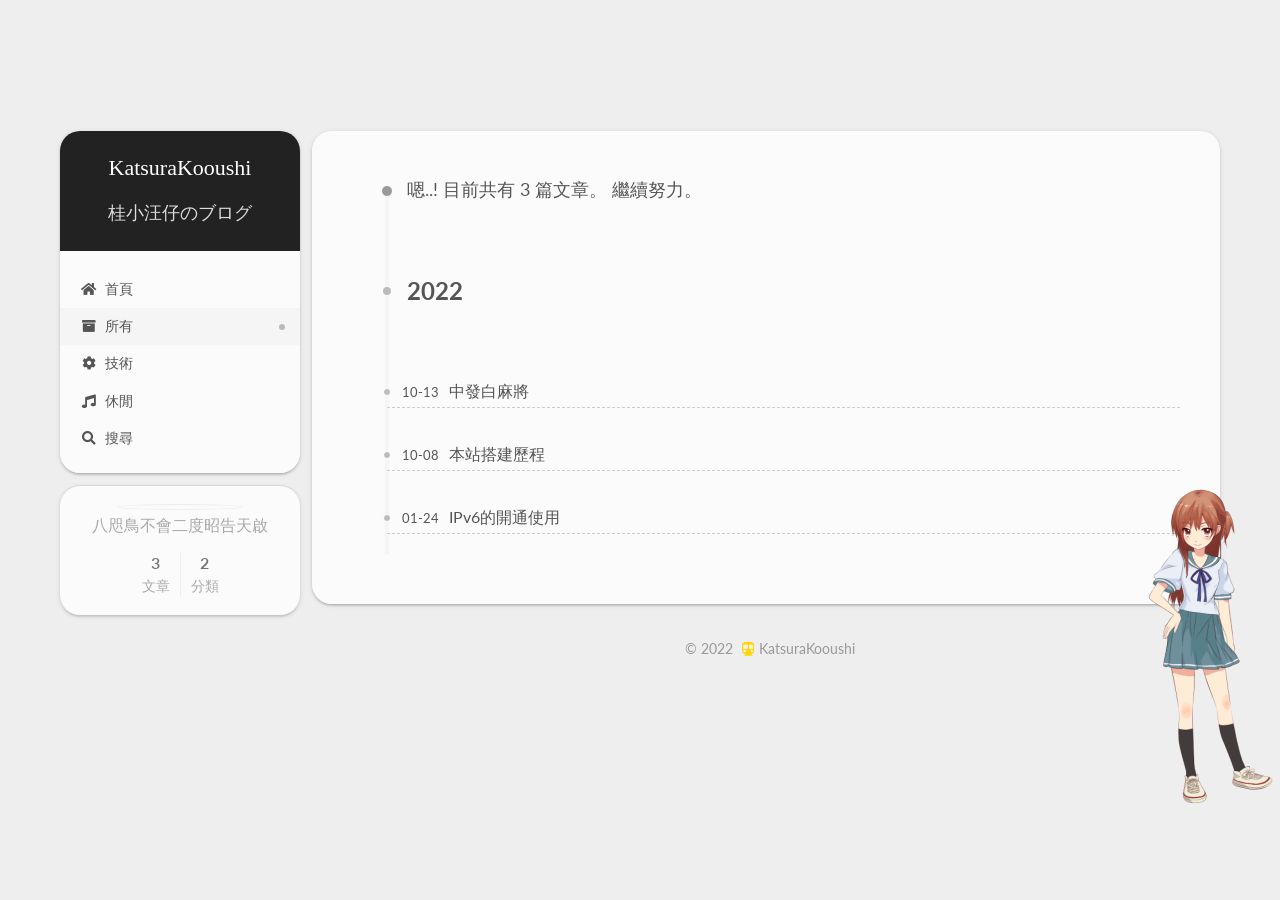
==== commit f3249a97: "Site updated: 2022-10-14 20:49:25" ====
--- a/archives/index.html
+++ b/archives/index.html
@@ -16,4 +16,4 @@
       let commentClass = event.target.classList[1];
       localStorage.setItem('comments_active', commentClass);
     });
-  }</script></div><div class="toggle sidebar-toggle"><span class="toggle-line toggle-line-first"></span> <span class="toggle-line toggle-line-middle"></span> <span class="toggle-line toggle-line-last"></span></div><aside class="sidebar"><div class="sidebar-inner"><ul class="sidebar-nav motion-element"><li class="sidebar-nav-toc">文章目錄</li><li class="sidebar-nav-overview">本站概要</li></ul><div class="post-toc-wrap sidebar-panel"></div><div class="site-overview-wrap sidebar-panel"><div class="site-author motion-element" itemprop="author" itemscope itemtype="http://schema.org/Person"><img class="site-author-image" itemprop="image" alt="" src="https://s1.ax1x.com/2022/10/13/xaDW4g.png"><p class="site-author-name" itemprop="name"></p><div class="site-description" itemprop="description">八咫鳥不會二度昭告天啟</div></div><div class="site-state-wrap motion-element"><nav class="site-state"><div class="site-state-item site-state-posts"><a href="/archives/"><span class="site-state-item-count">3</span> <span class="site-state-item-name">文章</span></a></div><div class="site-state-item site-state-categories"><a href="/categories/"><span class="site-state-item-count">2</span> <span class="site-state-item-name">分類</span></a></div></nav></div></div></div></aside><div id="sidebar-dimmer"></div></div></main><footer class="footer"><div class="footer-inner"><div class="copyright">&copy; <span itemprop="copyrightYear">2022</span> <span class="with-love"><i class="fa fa-subway"></i> </span><span class="author" itemprop="copyrightHolder">KatsuraKooushi</span></div></div></footer></div><script src="/lib/anime.min.js"></script><script src="/lib/velocity/velocity.min.js"></script><script src="/lib/velocity/velocity.ui.min.js"></script><script src="/js/utils.js"></script><script src="/js/motion.js"></script><script src="/js/schemes/pisces.js"></script><script src="/js/next-boot.js"></script><script src="/js/local-search.js"></script><script src="/live2dw/assets/L2Dwidget.min.js?094cbace49a39548bed64abff5988b05"></script><script>L2Dwidget.init({"pluginRootPath":"live2dw/","pluginJsPath":"assets/","tagMode":false,"model":{"jsonPath":"/live2dw/assets/hibiki.model.json"},"display":{"position":"right","width":150,"height":400,"vOffset":55},"mobile":{"show":false},"log":false,"pluginModelPath":"assets/"});</script></body></html>+  }</script></div><div class="toggle sidebar-toggle"><span class="toggle-line toggle-line-first"></span> <span class="toggle-line toggle-line-middle"></span> <span class="toggle-line toggle-line-last"></span></div><aside class="sidebar"><div class="sidebar-inner"><ul class="sidebar-nav motion-element"><li class="sidebar-nav-toc">文章目錄</li><li class="sidebar-nav-overview">本站概要</li></ul><div class="post-toc-wrap sidebar-panel"></div><div class="site-overview-wrap sidebar-panel"><div class="site-author motion-element" itemprop="author" itemscope itemtype="http://schema.org/Person"><img class="site-author-image" itemprop="image" alt="" src="https://s1.ax1x.com/2022/10/13/xaDW4g.png"><p class="site-author-name" itemprop="name"></p><div class="site-description" itemprop="description">八咫鳥不會二度昭告天啟</div></div><div class="site-state-wrap motion-element"><nav class="site-state"><div class="site-state-item site-state-posts"><a href="/archives/"><span class="site-state-item-count">3</span> <span class="site-state-item-name">文章</span></a></div><div class="site-state-item site-state-categories"><a href="/categories/"><span class="site-state-item-count">2</span> <span class="site-state-item-name">分類</span></a></div></nav></div></div></div></aside><div id="sidebar-dimmer"></div></div></main><footer class="footer"><div class="footer-inner"><div class="copyright">&copy; <span itemprop="copyrightYear">2022</span> <span class="with-love"><i class="fa fa-subway"></i> </span><span class="author" itemprop="copyrightHolder">KatsuraKooushi</span></div></div></footer></div><script src="/lib/anime.min.js"></script><script src="/lib/velocity/velocity.min.js"></script><script src="/lib/velocity/velocity.ui.min.js"></script><script src="/js/utils.js"></script><script src="/js/motion.js"></script><script src="/js/schemes/pisces.js"></script><script src="/js/next-boot.js"></script><script src="/js/local-search.js"></script><script src="/live2dw/assets/L2Dwidget.min.js?094cbace49a39548bed64abff5988b05"></script><script>L2Dwidget.init({pluginRootPath:"live2dw/",pluginJsPath:"assets/",tagMode:!1,model:{jsonPath:"/live2dw/assets/hibiki.model.json"},display:{position:"right",width:150,height:400,vOffset:55},mobile:{show:!1},log:!1,pluginModelPath:"assets/"})</script></body></html>
--- a/css/main.css
+++ b/css/main.css
@@ -1,3 +1,3 @@
-/* build time:Fri Oct 14 2022 19:53:28 GMT+0800 (中国标准时间)*/
-:root{--body-bg-color:#eee;--content-bg-color:#fff;--card-bg-color:#f5f5f5;--text-color:#555;--blockquote-color:#666;--link-color:#555;--link-hover-color:#222;--brand-color:#fff;--brand-hover-color:#fff;--table-row-odd-bg-color:#f9f9f9;--table-row-hover-bg-color:#f5f5f5;--menu-item-bg-color:#f5f5f5;--btn-default-bg:#fff;--btn-default-color:#555;--btn-default-border-color:#555;--btn-default-hover-bg:#222;--btn-default-hover-color:#fff;--btn-default-hover-border-color:#222}html{line-height:1.15;-webkit-text-size-adjust:100%}body{margin:0}main{display:block}h1{font-size:2em;margin:.67em 0}hr{box-sizing:content-box;height:0;overflow:visible}pre{font-family:monospace,monospace;font-size:1em}a{background:0 0}abbr[title]{border-bottom:none;text-decoration:underline;text-decoration:underline dotted}b,strong{font-weight:bolder}code,kbd,samp{font-family:monospace,monospace;font-size:1em}small{font-size:80%}sub,sup{font-size:75%;line-height:0;position:relative;vertical-align:baseline}sub{bottom:-.25em}sup{top:-.5em}img{border-style:none}button,input,optgroup,select,textarea{font-family:inherit;font-size:100%;line-height:1.15;margin:0}button,input{overflow:visible}button,select{text-transform:none}[type=button],[type=reset],[type=submit],button{-webkit-appearance:button}[type=button]::-moz-focus-inner,[type=reset]::-moz-focus-inner,[type=submit]::-moz-focus-inner,button::-moz-focus-inner{border-style:none;padding:0}[type=button]:-moz-focusring,[type=reset]:-moz-focusring,[type=submit]:-moz-focusring,button:-moz-focusring{outline:1px dotted ButtonText}fieldset{padding:.35em .75em .625em}legend{box-sizing:border-box;color:inherit;display:table;max-width:100%;padding:0;white-space:normal}progress{vertical-align:baseline}textarea{overflow:auto}[type=checkbox],[type=radio]{box-sizing:border-box;padding:0}[type=number]::-webkit-inner-spin-button,[type=number]::-webkit-outer-spin-button{height:auto}[type=search]{outline-offset:-2px;-webkit-appearance:textfield}[type=search]::-webkit-search-decoration{-webkit-appearance:none}::-webkit-file-upload-button{font:inherit;-webkit-appearance:button}details{display:block}summary{display:list-item}template{display:none}[hidden]{display:none}::selection{background:#262a30;color:#eee}body,html{height:100%}body{background:var(--body-bg-color);color:var(--text-color);font-family:Lato,"PingFang SC","Microsoft YaHei",sans-serif;font-size:1em;line-height:2}@media (max-width:991px){body{padding-left:0!important;padding-right:0!important}}h1,h2,h3,h4,h5,h6{font-family:'方正小标宋_GBK',Lato,"PingFang SC","Microsoft YaHei",sans-serif;font-weight:700;line-height:1.5;margin:20px 0 15px}h1{font-size:1.45em}h2{font-size:1.275em}h3{font-size:1.1em}h4{font-size:.925em}h5{font-size:.75em}h6{font-size:.575em}p{margin:0 0 20px 0}a,span.exturl{border-bottom:1px solid #999;color:var(--link-color);outline:0;text-decoration:none;overflow-wrap:break-word;word-wrap:break-word;cursor:pointer}a:hover,span.exturl:hover{border-bottom-color:var(--link-hover-color);color:var(--link-hover-color)}iframe,img,video{display:block;margin-left:auto;margin-right:auto;max-width:100%}hr{background-image:repeating-linear-gradient(-45deg,#ddd,#ddd 4px,transparent 4px,transparent 8px);border:0;height:3px;margin:40px 0}blockquote{border-left:4px solid #ddd;color:var(--blockquote-color);margin:0;padding:0 15px}blockquote cite::before{content:'-';padding:0 5px}dt{font-weight:700}dd{margin:0;padding:0}kbd{background-color:#f5f5f5;background-image:linear-gradient(#eee,#fff,#eee);border:1px solid #ccc;border-radius:.2em;box-shadow:.1em .1em .2em rgba(0,0,0,.1);color:#555;font-family:inherit;padding:.1em .3em;white-space:nowrap}.table-container{overflow:auto}table{border-collapse:collapse;border-spacing:0;font-size:.875em;margin:0 0 20px 0;width:100%}tbody tr:nth-of-type(odd){background:var(--table-row-odd-bg-color)}tbody tr:hover{background:var(--table-row-hover-bg-color)}caption,td,th{font-weight:400;padding:8px;vertical-align:middle}td,th{border:1px solid #ccc;border-bottom:3px solid #ddd}th{font-weight:700;padding-bottom:10px}td{border-bottom-width:1px}.btn{background:var(--btn-default-bg);border:2px solid var(--btn-default-border-color);border-radius:2px;color:var(--btn-default-color);display:inline-block;font-size:.875em;line-height:2;padding:0 20px;text-decoration:none;transition-property:background-color;transition-delay:0s;transition-duration:.2s;transition-timing-function:ease-in-out}.btn:hover{background:var(--btn-default-hover-bg);border-color:var(--btn-default-hover-border-color);color:var(--btn-default-hover-color)}.btn+.btn{margin:0 0 8px 8px}.btn .fa-fw{text-align:left;width:1.285714285714286em}.toggle{line-height:0}.toggle .toggle-line{background:#fff;display:inline-block;height:2px;left:0;position:relative;top:0;transition:all .4s;vertical-align:top;width:100%}.toggle .toggle-line:not(:first-child){margin-top:3px}.toggle.toggle-arrow .toggle-line-first{left:50%;top:2px;transform:rotate(45deg);width:50%}.toggle.toggle-arrow .toggle-line-middle{left:2px;width:90%}.toggle.toggle-arrow .toggle-line-last{left:50%;top:-2px;transform:rotate(-45deg);width:50%}.toggle.toggle-close .toggle-line-first{transform:rotate(-45deg);top:5px}.toggle.toggle-close .toggle-line-middle{opacity:0}.toggle.toggle-close .toggle-line-last{transform:rotate(45deg);top:-5px}.highlight-container{position:relative}.highlight-container .copy-btn:focus,.highlight-container:hover .copy-btn{opacity:1}.copy-btn{color:#333;cursor:pointer;line-height:1.6;opacity:0;padding:2px 6px;position:absolute;transition-delay:0s;transition-duration:.2s;transition-timing-function:ease-in-out;background-color:#eee;background-image:linear-gradient(#fcfcfc,#eee);border:1px solid #d5d5d5;border-radius:3px;font-size:.85em;right:4px;top:8px}.highlight,pre{background:#2d2d2d;color:#ccc;line-height:1.6;margin:0 auto 20px}code,pre{font-family:consolas,Menlo,monospace,"PingFang SC","Microsoft YaHei"}code{background:#eee;border-radius:3px;color:#555;padding:2px 4px;overflow-wrap:break-word;word-wrap:break-word}.highlight ::selection{background:#515151}.highlight pre{border:0;margin:0;padding:10px 0}.highlight table{border:0;margin:0;width:auto}.highlight td{border:0;padding:0}.highlight figcaption{background:#1b1b1b;color:#ccc;display:flex;font-size:.875em;justify-content:space-between;line-height:1.2;padding:.5em}.highlight figcaption a{color:#ccc}.highlight figcaption a:hover{border-bottom-color:#ccc}.highlight .gutter{-moz-user-select:none;-ms-user-select:none;-webkit-user-select:none;user-select:none}.highlight .gutter pre{background:#1b1b1b;color:#999;padding-left:10px;padding-right:10px;text-align:right}.highlight .code pre{background:#2d2d2d;padding-left:10px;width:100%}.gist table{width:auto}.gist table td{border:0}pre{overflow:auto;padding:10px}pre code{background:0 0;color:#ccc;font-size:.875em;padding:0;text-shadow:none}pre .deletion{background:maroon}pre .addition{background:green}pre .meta{color:#fc6;-moz-user-select:none;-ms-user-select:none;-webkit-user-select:none;user-select:none}pre .comment{color:#999}pre .attribute,pre .css .class,pre .css .id,pre .css .pseudo,pre .html .doctype,pre .name,pre .regexp,pre .ruby .constant,pre .tag,pre .variable,pre .xml .doctype,pre .xml .pi,pre .xml .tag .title{color:#f2777a}pre .built_in,pre .builtin-name,pre .command,pre .constant,pre .literal,pre .number,pre .params,pre .preprocessor{color:#f99157}pre .css .rules .attribute,pre .formula,pre .header,pre .inheritance,pre .ruby .class .title,pre .ruby .symbol,pre .special,pre .string,pre .symbol,pre .value,pre .xml .cdata{color:#9c9}pre .css .hexcolor,pre .title{color:#6cc}pre .coffeescript .title,pre .function,pre .javascript .title,pre .perl .sub,pre .python .decorator,pre .python .title,pre .ruby .function .title,pre .ruby .title .keyword{color:#69c}pre .javascript .function,pre .keyword{color:#c9c}.blockquote-center{border-left:none;margin:40px 0;padding:0;position:relative;text-align:center}.blockquote-center .fa{display:block;opacity:.6;position:absolute;width:100%}.blockquote-center .fa-quote-left{border-top:1px solid #ccc;text-align:left;top:-20px}.blockquote-center .fa-quote-right{border-bottom:1px solid #ccc;text-align:right;bottom:-20px}.blockquote-center div,.blockquote-center p{text-align:center}.post-body .group-picture img{margin:0 auto;padding:0 3px}.group-picture-row{margin-bottom:6px;overflow:hidden}.group-picture-column{float:left;margin-bottom:10px}.post-body .label{color:#555;display:inline;padding:0 2px}.post-body .label.default{background:#f0f0f0}.post-body .label.primary{background:#efe6f7}.post-body .label.info{background:#e5f2f8}.post-body .label.success{background:#e7f4e9}.post-body .label.warning{background:#fcf6e1}.post-body .label.danger{background:#fae8eb}.post-body .tabs{margin-bottom:20px}.post-body .tabs,.tabs-comment{display:block;padding-top:10px;position:relative}.post-body .tabs ul.nav-tabs,.tabs-comment ul.nav-tabs{display:flex;flex-wrap:wrap;margin:0;margin-bottom:-1px;padding:0}@media (max-width:413px){.post-body .tabs ul.nav-tabs,.tabs-comment ul.nav-tabs{display:block;margin-bottom:5px}}.post-body .tabs ul.nav-tabs li.tab,.tabs-comment ul.nav-tabs li.tab{border-bottom:1px solid #ddd;border-left:1px solid transparent;border-right:1px solid transparent;border-top:3px solid transparent;flex-grow:1;list-style-type:none;border-radius:0}@media (max-width:413px){.post-body .tabs ul.nav-tabs li.tab,.tabs-comment ul.nav-tabs li.tab{border-bottom:1px solid transparent;border-left:3px solid transparent;border-right:1px solid transparent;border-top:1px solid transparent}}@media (max-width:413px){.post-body .tabs ul.nav-tabs li.tab,.tabs-comment ul.nav-tabs li.tab{border-radius:0}}.post-body .tabs ul.nav-tabs li.tab a,.tabs-comment ul.nav-tabs li.tab a{border-bottom:initial;display:block;line-height:1.8;outline:0;padding:.25em .75em;text-align:center;transition-delay:0s;transition-duration:.2s;transition-timing-function:ease-out}.post-body .tabs ul.nav-tabs li.tab a i,.tabs-comment ul.nav-tabs li.tab a i{width:1.285714285714286em}.post-body .tabs ul.nav-tabs li.tab.active,.tabs-comment ul.nav-tabs li.tab.active{border-bottom:1px solid transparent;border-left:1px solid #ccc;border-right:1px solid #ccc;border-top:3px solid #fc6423}@media (max-width:413px){.post-body .tabs ul.nav-tabs li.tab.active,.tabs-comment ul.nav-tabs li.tab.active{border-bottom:1px solid #ccc;border-left:3px solid #fc6423;border-right:1px solid #ccc;border-top:1px solid #ccc}}.post-body .tabs ul.nav-tabs li.tab.active a,.tabs-comment ul.nav-tabs li.tab.active a{color:var(--link-color);cursor:default}.post-body .tabs .tab-content .tab-pane,.tabs-comment .tab-content .tab-pane{border:1px solid #ccc;border-top:0;padding:20px 20px 0 20px;border-radius:0}.post-body .tabs .tab-content .tab-pane:not(.active),.tabs-comment .tab-content .tab-pane:not(.active){display:none}.post-body .tabs .tab-content .tab-pane.active,.tabs-comment .tab-content .tab-pane.active{display:block}.post-body .tabs .tab-content .tab-pane.active:nth-of-type(1),.tabs-comment .tab-content .tab-pane.active:nth-of-type(1){border-radius:0}@media (max-width:413px){.post-body .tabs .tab-content .tab-pane.active:nth-of-type(1),.tabs-comment .tab-content .tab-pane.active:nth-of-type(1){border-radius:0}}.post-body .note{border-radius:3px;margin-bottom:20px;padding:1em;position:relative;border:1px solid #eee;border-left-width:5px}.post-body .note h2,.post-body .note h3,.post-body .note h4,.post-body .note h5,.post-body .note h6{margin-top:0;border-bottom:initial;margin-bottom:0;padding-top:0}.post-body .note blockquote:first-child,.post-body .note img:first-child,.post-body .note ol:first-child,.post-body .note p:first-child,.post-body .note pre:first-child,.post-body .note table:first-child,.post-body .note ul:first-child{margin-top:0}.post-body .note blockquote:last-child,.post-body .note img:last-child,.post-body .note ol:last-child,.post-body .note p:last-child,.post-body .note pre:last-child,.post-body .note table:last-child,.post-body .note ul:last-child{margin-bottom:0}.post-body .note.default{border-left-color:#777}.post-body .note.default h2,.post-body .note.default h3,.post-body .note.default h4,.post-body .note.default h5,.post-body .note.default h6{color:#777}.post-body .note.primary{border-left-color:#6f42c1}.post-body .note.primary h2,.post-body .note.primary h3,.post-body .note.primary h4,.post-body .note.primary h5,.post-body .note.primary h6{color:#6f42c1}.post-body .note.info{border-left-color:#428bca}.post-body .note.info h2,.post-body .note.info h3,.post-body .note.info h4,.post-body .note.info h5,.post-body .note.info h6{color:#428bca}.post-body .note.success{border-left-color:#5cb85c}.post-body .note.success h2,.post-body .note.success h3,.post-body .note.success h4,.post-body .note.success h5,.post-body .note.success h6{color:#5cb85c}.post-body .note.warning{border-left-color:#f0ad4e}.post-body .note.warning h2,.post-body .note.warning h3,.post-body .note.warning h4,.post-body .note.warning h5,.post-body .note.warning h6{color:#f0ad4e}.post-body .note.danger{border-left-color:#d9534f}.post-body .note.danger h2,.post-body .note.danger h3,.post-body .note.danger h4,.post-body .note.danger h5,.post-body .note.danger h6{color:#d9534f}.pagination .next,.pagination .page-number,.pagination .prev,.pagination .space{display:inline-block;margin:0 10px;padding:0 11px;position:relative;top:-1px}@media (max-width:767px){.pagination .next,.pagination .page-number,.pagination .prev,.pagination .space{margin:0 5px}}.pagination{border-top:1px solid #eee;margin:120px 0 0;text-align:center}.pagination .next,.pagination .page-number,.pagination .prev{border-bottom:0;border-top:1px solid #eee;transition-property:border-color;transition-delay:0s;transition-duration:.2s;transition-timing-function:ease-in-out}.pagination .next:hover,.pagination .page-number:hover,.pagination .prev:hover{border-top-color:#222}.pagination .space{margin:0;padding:0}.pagination .prev{margin-left:0}.pagination .next{margin-right:0}.pagination .page-number.current{background:#ccc;border-top-color:#ccc;color:#fff}@media (max-width:767px){.pagination{border-top:none}.pagination .next,.pagination .page-number,.pagination .prev{border-bottom:1px solid #eee;border-top:0;margin-bottom:10px;padding:0 10px}.pagination .next:hover,.pagination .page-number:hover,.pagination .prev:hover{border-bottom-color:#222}}.comments{margin-top:60px;overflow:hidden}.comment-button-group{display:flex;flex-wrap:wrap-reverse;justify-content:center;margin:1em 0}.comment-button-group .comment-button{margin:.1em .2em}.comment-button-group .comment-button.active{background:var(--btn-default-hover-bg);border-color:var(--btn-default-hover-border-color);color:var(--btn-default-hover-color)}.comment-position{display:none}.comment-position.active{display:block}.tabs-comment{background:var(--content-bg-color);margin-top:4em;padding-top:0}.tabs-comment .comments{border:0;box-shadow:none;margin-top:0;padding-top:0}.container{min-height:100%;position:relative}.main-inner{margin:0 auto;width:calc(100% - 20px)}@media (min-width:1200px){.main-inner{width:1160px}}@media (min-width:1600px){.main-inner{width:73%}}@media (max-width:767px){.content-wrap{padding:0 20px}}.header{background:0 0}.header-inner{margin:0 auto;width:calc(100% - 20px)}@media (min-width:1200px){.header-inner{width:1160px}}@media (min-width:1600px){.header-inner{width:73%}}.site-brand-container{display:flex;flex-shrink:0;padding:0 10px}.headband{background:url(https://s1.ax1x.com/2022/10/14/xw8F6U.png) no-repeat center center;height:141px}.site-meta{flex-grow:1;text-align:center}@media (max-width:767px){.site-meta{text-align:center}}.brand{border-bottom:none;color:var(--brand-color);display:inline-block;line-height:1.375em;padding:0 40px;position:relative}.brand:hover{color:var(--brand-hover-color)}.site-title{font-family:Lato,"PingFang SC","Microsoft YaHei",sans-serif;font-size:1.375em;font-weight:400;margin:0}.site-subtitle{color:#ddd;font-size:.85em;margin:10px 0}.use-motion .brand{opacity:0}.use-motion .custom-logo-image,.use-motion .site-subtitle,.use-motion .site-title{opacity:0;position:relative;top:-10px}.site-nav-right,.site-nav-toggle{display:none}@media (max-width:767px){.site-nav-right,.site-nav-toggle{display:flex;flex-direction:column;justify-content:center}}.site-nav-right .toggle,.site-nav-toggle .toggle{color:var(--text-color);padding:10px;width:22px}.site-nav-right .toggle .toggle-line,.site-nav-toggle .toggle .toggle-line{background:var(--text-color);border-radius:1px}.site-nav{display:block}@media (max-width:767px){.site-nav{clear:both;display:none}}.site-nav.site-nav-on{display:block}.menu{margin-top:20px;padding-left:0;text-align:center}.menu-item{display:inline-block;list-style:none;margin:0 10px}@media (max-width:767px){.menu-item{display:block;margin-top:10px}.menu-item.menu-item-search{display:none}}.menu-item a,.menu-item span.exturl{border-bottom:0;display:block;font-size:.85em;transition-property:border-color;transition-delay:0s;transition-duration:.2s;transition-timing-function:ease-in-out}@media (hover:none){.menu-item a:hover,.menu-item span.exturl:hover{border-bottom-color:transparent!important}}.menu-item .fa,.menu-item .fab,.menu-item .far,.menu-item .fas{margin-right:8px}.menu-item .badge{display:inline-block;font-weight:700;line-height:1;margin-left:.35em;margin-top:.35em;text-align:center;white-space:nowrap}@media (max-width:767px){.menu-item .badge{float:right;margin-left:0}}.menu .menu-item a:hover,.menu .menu-item span.exturl:hover,.menu-item-active a{background:var(--menu-item-bg-color)}.use-motion .menu-item{opacity:0}.sidebar{background:#222;bottom:0;box-shadow:inset 0 2px 6px #000;position:fixed;top:0}@media (max-width:991px){.sidebar{display:none}}.sidebar-inner{color:#999;padding:18px 10px;text-align:center}.cc-license{margin-top:10px;text-align:center}.cc-license .cc-opacity{border-bottom:none;opacity:.7}.cc-license .cc-opacity:hover{opacity:.9}.cc-license img{display:inline-block}.site-author-image{border:1px solid #eee;display:block;margin:0 auto;max-width:120px;padding:2px;border-radius:50%}.site-author-name{color:var(--text-color);font-weight:600;margin:0;text-align:center}.site-description{color:#999;font-size:.85em;margin-top:0;text-align:center}.links-of-author{margin-top:15px}.links-of-author a,.links-of-author span.exturl{border-bottom-color:#555;display:inline-block;font-size:.85em;margin-bottom:10px;margin-right:10px;vertical-align:middle}.links-of-author a::before,.links-of-author span.exturl::before{background:#05f6b9;border-radius:50%;content:' ';display:inline-block;height:4px;margin-right:3px;vertical-align:middle;width:4px}.sidebar-button{margin-top:15px}.sidebar-button a{border:1px solid #fc6423;border-radius:4px;color:#fc6423;display:inline-block;padding:0 15px}.sidebar-button a .fa,.sidebar-button a .fab,.sidebar-button a .far,.sidebar-button a .fas{margin-right:5px}.sidebar-button a:hover{background:#fc6423;border:1px solid #fc6423;color:#fff}.sidebar-button a:hover .fa,.sidebar-button a:hover .fab,.sidebar-button a:hover .far,.sidebar-button a:hover .fas{color:#fff}.links-of-blogroll{font-size:.85em;margin-top:10px}.links-of-blogroll-title{font-size:.875em;font-weight:600;margin-top:0}.links-of-blogroll-list{list-style:none;margin:0;padding:0}#sidebar-dimmer{display:none}@media (max-width:767px){#sidebar-dimmer{background:#000;display:block;height:100%;left:100%;opacity:0;position:fixed;top:0;width:100%;z-index:1100}.sidebar-active+#sidebar-dimmer{opacity:.7;transform:translateX(-100%);transition:opacity .5s}}.sidebar-nav{margin:0;padding-bottom:20px;padding-left:0}.sidebar-nav li{border-bottom:1px solid transparent;color:var(--text-color);cursor:pointer;display:inline-block;font-size:.875em}.sidebar-nav li.sidebar-nav-overview{margin-left:10px}.sidebar-nav li:hover{color:#fc6423}.sidebar-nav .sidebar-nav-active{border-bottom-color:#fc6423;color:#fc6423}.sidebar-nav .sidebar-nav-active:hover{color:#fc6423}.sidebar-panel{display:none;overflow-x:hidden;overflow-y:auto}.sidebar-panel-active{display:block}.sidebar-toggle{background:#222;bottom:45px;cursor:pointer;height:14px;left:30px;padding:5px;position:fixed;width:14px;z-index:1300}@media (max-width:991px){.sidebar-toggle{left:20px;opacity:.8;display:none}}.sidebar-toggle:hover .toggle-line{background:#fc6423}.post-toc{font-size:.875em}.post-toc ol{list-style:none;margin:0;padding:0 2px 5px 10px;text-align:left}.post-toc ol>ol{padding-left:0}.post-toc ol a{transition-property:all;transition-delay:0s;transition-duration:.2s;transition-timing-function:ease-in-out}.post-toc .nav-item{line-height:1.8;overflow:hidden;text-overflow:ellipsis;white-space:nowrap}.post-toc .nav .nav-child{display:none}.post-toc .nav .active>.nav-child{display:block}.post-toc .nav .active-current>.nav-child{display:block}.post-toc .nav .active-current>.nav-child>.nav-item{display:block}.post-toc .nav .active>a{border-bottom-color:#fc6423;color:#fc6423}.post-toc .nav .active-current>a{color:#fc6423}.post-toc .nav .active-current>a:hover{color:#fc6423}.site-state{display:flex;justify-content:center;line-height:1.4;margin-top:10px;overflow:hidden;text-align:center;white-space:nowrap}.site-state-item{padding:0 15px}.site-state-item:not(:first-child){border-left:1px solid #eee}.site-state-item a{border-bottom:none}.site-state-item-count{display:block;font-size:1em;font-weight:600;text-align:center}.site-state-item-name{color:#999;font-size:.85em}.footer{color:#999;font-size:.875em;padding:20px 0}.footer.footer-fixed{bottom:0;left:0;position:absolute;right:0}.footer-inner{box-sizing:border-box;margin:0 auto;text-align:center;width:calc(100% - 20px)}@media (min-width:1200px){.footer-inner{width:1160px}}@media (min-width:1600px){.footer-inner{width:73%}}.languages{display:inline-block;font-size:1.125em;position:relative}.languages .lang-select-label span{margin:0 .5em}.languages .lang-select{height:100%;left:0;opacity:0;position:absolute;top:0;width:100%}.with-love{color:gold;display:inline-block;margin:0 5px}.powered-by,.theme-info{display:inline-block}@-moz-keyframes iconAnimate{0%,100%{transform:scale(1)}10%,30%{transform:scale(.9)}20%,40%,60%,80%{transform:scale(1.1)}50%,70%{transform:scale(1.1)}}@-webkit-keyframes iconAnimate{0%,100%{transform:scale(1)}10%,30%{transform:scale(.9)}20%,40%,60%,80%{transform:scale(1.1)}50%,70%{transform:scale(1.1)}}@-o-keyframes iconAnimate{0%,100%{transform:scale(1)}10%,30%{transform:scale(.9)}20%,40%,60%,80%{transform:scale(1.1)}50%,70%{transform:scale(1.1)}}@keyframes iconAnimate{0%,100%{transform:scale(1)}10%,30%{transform:scale(.9)}20%,40%,60%,80%{transform:scale(1.1)}50%,70%{transform:scale(1.1)}}.back-to-top{font-size:12px;text-align:center;transition-delay:0s;transition-duration:.2s;transition-timing-function:ease-in-out}.back-to-top{background:#222;bottom:-100px;box-sizing:border-box;color:#fff;cursor:pointer;left:30px;opacity:.6;padding:0 6px;position:fixed;transition-property:bottom;z-index:1300;width:initial}.back-to-top:hover{color:#fc6423}.back-to-top.back-to-top-on{bottom:30px}@media (max-width:991px){.back-to-top{left:20px;opacity:.8}}.post-body{font-family:STFangSong,Lato,"PingFang SC","Microsoft YaHei",sans-serif;overflow-wrap:break-word;word-wrap:break-word}@media (min-width:1200px){.post-body{font-size:1.125em}}.post-body .exturl .fa{font-size:.875em;margin-left:4px}.post-body .figure .caption,.post-body .image-caption{color:#999;font-size:.875em;font-weight:700;line-height:1;margin:-20px auto 15px;text-align:center}.post-sticky-flag{display:inline-block;transform:rotate(30deg)}.post-button{margin-top:40px;text-align:center}.use-motion .comments,.use-motion .pagination,.use-motion .post-block{opacity:0}.use-motion .post-header{opacity:0}.use-motion .post-body{opacity:0}.use-motion .collection-header{opacity:0}.posts-collapse{margin-left:35px;position:relative}@media (max-width:767px){.posts-collapse{margin-left:0;margin-right:0}}.posts-collapse .collection-title{font-size:1.125em;position:relative}.posts-collapse .collection-title::before{background:#999;border:1px solid #fff;border-radius:50%;content:' ';height:10px;left:0;margin-left:-6px;margin-top:-4px;position:absolute;top:50%;width:10px}.posts-collapse .collection-year{font-size:1.5em;font-weight:700;margin:60px 0;position:relative}.posts-collapse .collection-year::before{background:#bbb;border-radius:50%;content:' ';height:8px;left:0;margin-left:-4px;margin-top:-4px;position:absolute;top:50%;width:8px}.posts-collapse .collection-header{display:block;margin:0 0 0 20px}.posts-collapse .collection-header small{color:#bbb;margin-left:5px}.posts-collapse .post-header{border-bottom:1px dashed #ccc;margin:30px 0;padding-left:15px;position:relative;transition-property:border;transition-delay:0s;transition-duration:.2s;transition-timing-function:ease-in-out}.posts-collapse .post-header::before{background:#bbb;border:1px solid #fff;border-radius:50%;content:' ';height:6px;left:0;margin-left:-4px;position:absolute;top:.8em;transition-property:background;width:6px;transition-delay:0s;transition-duration:.2s;transition-timing-function:ease-in-out}.posts-collapse .post-header:hover{border-bottom-color:#666}.posts-collapse .post-header:hover::before{background:#222}.posts-collapse .post-meta{display:inline;font-size:.8em;margin-right:10px}.posts-collapse .post-title{display:inline}.posts-collapse .post-title a,.posts-collapse .post-title span.exturl{border-bottom:none;color:var(--link-color)}.posts-collapse .post-title .fa-external-link-alt{font-size:.875em;margin-left:5px}.posts-collapse::before{background:#f5f5f5;content:' ';height:100%;left:0;margin-left:-2px;position:absolute;top:1.25em;width:4px}.post-eof{background:#ccc;height:1px;margin:80px auto 60px;text-align:center;width:8%}.post-block:last-of-type .post-eof{display:none}.content{padding-top:40px}@media (min-width:992px){.post-body{text-align:justify}}@media (max-width:991px){.post-body{text-align:justify}}.post-body h1,.post-body h2,.post-body h3,.post-body h4,.post-body h5,.post-body h6{padding-top:10px}.post-body h1 .header-anchor,.post-body h2 .header-anchor,.post-body h3 .header-anchor,.post-body h4 .header-anchor,.post-body h5 .header-anchor,.post-body h6 .header-anchor{border-bottom-style:none;color:#ccc;float:right;margin-left:10px;visibility:hidden}.post-body h1 .header-anchor:hover,.post-body h2 .header-anchor:hover,.post-body h3 .header-anchor:hover,.post-body h4 .header-anchor:hover,.post-body h5 .header-anchor:hover,.post-body h6 .header-anchor:hover{color:inherit}.post-body h1:hover .header-anchor,.post-body h2:hover .header-anchor,.post-body h3:hover .header-anchor,.post-body h4:hover .header-anchor,.post-body h5:hover .header-anchor,.post-body h6:hover .header-anchor{visibility:visible}.post-body iframe,.post-body img,.post-body video{margin-bottom:20px}.post-body .video-container{height:0;margin-bottom:20px;overflow:hidden;padding-top:75%;position:relative;width:100%}.post-body .video-container embed,.post-body .video-container iframe,.post-body .video-container object{height:100%;left:0;margin:0;position:absolute;top:0;width:100%}.post-gallery{align-items:center;display:grid;grid-gap:10px;grid-template-columns:1fr 1fr 1fr;margin-bottom:20px}@media (max-width:767px){.post-gallery{grid-template-columns:1fr 1fr}}.post-gallery a{border:0}.post-gallery img{margin:0}.posts-expand .post-header{font-size:1.125em}.posts-expand .post-title{font-size:1.5em;font-weight:400;margin:initial;text-align:center;overflow-wrap:break-word;word-wrap:break-word}.posts-expand .post-title-link{border-bottom:none;color:var(--link-color);display:inline-block;position:relative;vertical-align:top}.posts-expand .post-title-link::before{background:var(--link-color);bottom:0;content:'';height:2px;left:0;position:absolute;transform:scaleX(0);visibility:hidden;width:100%;transition-delay:0s;transition-duration:.2s;transition-timing-function:ease-in-out}.posts-expand .post-title-link:hover::before{transform:scaleX(1);visibility:visible}.posts-expand .post-title-link .fa-external-link-alt{font-size:.875em;margin-left:5px}.posts-expand .post-meta{color:#999;font-family:STFangSong,Lato,"PingFang SC","Microsoft YaHei",sans-serif;font-size:.8em;margin:3px 0 60px 0;text-align:center}.posts-expand .post-meta .post-description{font-size:.875em;margin-top:2px}.posts-expand .post-meta time{border-bottom:1px dashed #999;cursor:pointer}.post-meta .post-meta-item+.post-meta-item::before{content:'|';margin:0 .5em}.post-meta-divider{margin:0 .5em}.post-meta-item-icon{margin-right:3px}@media (max-width:991px){.post-meta-item-icon{display:inline-block}}.post-meta-item-text{display:none}@media (max-width:991px){.post-meta-item-text{display:none}}.post-nav{border-top:1px solid #eee;display:flex;justify-content:space-between;margin-top:15px;padding:10px 5px 0}.post-nav-item{flex:1}.post-nav-item a{border-bottom:none;display:block;font-size:.875em;line-height:1.6;position:relative}.post-nav-item a:active{top:2px}.post-nav-item .fa{font-size:.8em}.post-nav-item:first-child{margin-right:15px}.post-nav-item:first-child .fa{margin-right:5px}.post-nav-item:last-child{margin-left:15px;text-align:right}.post-nav-item:last-child .fa{margin-left:5px}.rtl.post-body a,.rtl.post-body h1,.rtl.post-body h2,.rtl.post-body h3,.rtl.post-body h4,.rtl.post-body h5,.rtl.post-body h6,.rtl.post-body li,.rtl.post-body ol,.rtl.post-body p,.rtl.post-body ul{direction:rtl;font-family:UKIJ Ekran}.rtl.post-title{font-family:UKIJ Ekran}.post-tags{margin-top:40px;text-align:center}.post-tags a{display:inline-block;font-size:.85em}.post-tags a:not(:last-child){margin-right:10px}.post-widgets{border-top:1px solid #eee;margin-top:15px;text-align:center}.wp_rating{height:20px;line-height:20px;margin-top:10px;padding-top:6px;text-align:center}.social-like{display:flex;font-size:.875em;justify-content:center;text-align:center}.reward-container{margin:20px auto;padding:10px 0;text-align:center;width:90%}.reward-container button{background:0 0;border:1px solid #fc6423;border-radius:0;color:#fc6423;cursor:pointer;line-height:2;outline:0;padding:0 15px;vertical-align:text-top}.reward-container button:hover{background:#fc6423;border:1px solid transparent;color:#fa9366}#qr{padding-top:20px}#qr a{border:0}#qr img{display:inline-block;margin:.8em 2em 0 2em;max-width:100%;width:180px}#qr p{text-align:center}.category-all-page .category-all-title{text-align:center}.category-all-page .category-all{margin-top:20px}.category-all-page .category-list{list-style:none;margin:0;padding:0}.category-all-page .category-list-item{margin:5px 10px}.category-all-page .category-list-count{color:#bbb}.category-all-page .category-list-count::before{content:' (';display:inline}.category-all-page .category-list-count::after{content:') ';display:inline}.category-all-page .category-list-child{padding-left:10px}.event-list{padding:0}.event-list hr{background:#222;margin:20px 0 45px 0}.event-list hr::after{background:#222;color:#fff;content:'NOW';display:inline-block;font-weight:700;padding:0 5px;text-align:right}.event-list .event{background:#222;margin:20px 0;min-height:40px;padding:15px 0 15px 10px}.event-list .event .event-summary{color:#fff;margin:0;padding-bottom:3px}.event-list .event .event-summary::before{animation:dot-flash 1s alternate infinite ease-in-out;color:#fff;content:'\f111';display:inline-block;font-size:10px;margin-right:25px;vertical-align:middle;font-family:'Font Awesome 5 Free';font-weight:900}.event-list .event .event-relative-time{color:#bbb;display:inline-block;font-size:12px;font-weight:400;padding-left:12px}.event-list .event .event-details{color:#fff;display:block;line-height:18px;margin-left:56px;padding-bottom:6px;padding-top:3px;text-indent:-24px}.event-list .event .event-details::before{color:#fff;display:inline-block;margin-right:9px;text-align:center;text-indent:0;width:14px;font-family:'Font Awesome 5 Free';font-weight:900}.event-list .event .event-details.event-location::before{content:'\f041'}.event-list .event .event-details.event-duration::before{content:'\f017'}.event-list .event-past{background:#f5f5f5}.event-list .event-past .event-details,.event-list .event-past .event-summary{color:#bbb;opacity:.9}.event-list .event-past .event-details::before,.event-list .event-past .event-summary::before{animation:none;color:#bbb}@-moz-keyframes dot-flash{from{opacity:1;transform:scale(1)}to{opacity:0;transform:scale(.8)}}@-webkit-keyframes dot-flash{from{opacity:1;transform:scale(1)}to{opacity:0;transform:scale(.8)}}@-o-keyframes dot-flash{from{opacity:1;transform:scale(1)}to{opacity:0;transform:scale(.8)}}@keyframes dot-flash{from{opacity:1;transform:scale(1)}to{opacity:0;transform:scale(.8)}}ul.breadcrumb{font-size:.8em;list-style:none;margin:1em 0;padding:0 2em;text-align:center}ul.breadcrumb li{display:inline}ul.breadcrumb li+li::before{content:'/\00a0';font-weight:400;padding:.5em}ul.breadcrumb li+li:last-child{font-weight:700}.tag-cloud{text-align:center}.tag-cloud a{display:inline-block;margin:10px}.tag-cloud a:hover{color:var(--link-hover-color)!important}.search-pop-overlay{background:rgba(0,0,0,0);height:100%;left:0;position:fixed;top:0;transition:visibility 0s linear .2s,background .2s;visibility:hidden;width:100%;z-index:1400}.search-pop-overlay.search-active{background:rgba(0,0,0,.3);transition:background .2s;visibility:visible}.search-popup{background:var(--card-bg-color);border-radius:5px;height:80%;left:calc(50% - 350px);position:fixed;top:10%;transform:scale(0);transition:transform .2s;width:700px;z-index:1500}.search-active .search-popup{transform:scale(1)}@media (max-width:767px){.search-popup{border-radius:0;height:100%;left:0;margin:0;top:0;width:100%}}.search-popup .popup-btn-close,.search-popup .search-icon{color:#999;font-size:18px;padding:0 10px}.search-popup .popup-btn-close{cursor:pointer}.search-popup .popup-btn-close:hover .fa{color:#222}.search-popup .search-header{background:#eee;border-top-left-radius:5px;border-top-right-radius:5px;display:flex;padding:5px}.search-popup input.search-input{background:0 0;border:0;outline:0;width:100%}.search-popup input.search-input::-webkit-search-cancel-button{display:none}.search-popup .search-input-container{flex-grow:1;padding:2px}.search-popup ul.search-result-list{margin:0 5px;padding:0;width:100%}.search-popup p.search-result{border-bottom:1px dashed #ccc;padding:5px 0}.search-popup a.search-result-title{font-weight:700}.search-popup .search-keyword{border-bottom:1px dashed #ff2a2a;color:#ff2a2a;font-weight:700}.search-popup #search-result{display:flex;height:calc(100% - 55px);overflow:auto;padding:5px 25px}.search-popup #no-result{color:#ccc;margin:auto}.header{margin:0 auto;position:relative;width:calc(100% - 20px)}@media (min-width:1200px){.header{width:1160px}}@media (min-width:1600px){.header{width:73%}}@media (max-width:991px){.header{width:auto}}.header-inner{background:var(--content-bg-color);border-radius:20px 20px 20px 20px;box-shadow:0 2px 2px 0 rgba(0,0,0,.12),0 3px 1px -2px rgba(0,0,0,.06),0 1px 5px 0 rgba(0,0,0,.12);overflow:hidden;padding:0;position:absolute;top:0;width:240px}@media (min-width:1200px){.header-inner{width:240px}}@media (max-width:991px){.header-inner{border-radius:initial;position:relative;width:auto}}.main-inner{align-items:flex-start;display:flex;justify-content:space-between;flex-direction:row-reverse}@media (max-width:991px){.main-inner{width:auto}}.content-wrap{background:var(--content-bg-color);border-radius:20px 20px 20px 20px;box-shadow:0 2px 2px 0 rgba(0,0,0,.12),0 3px 1px -2px rgba(0,0,0,.06),0 1px 5px 0 rgba(0,0,0,.12);box-sizing:border-box;padding:40px;width:calc(100% - 252px)}@media (max-width:991px){.content-wrap{border-radius:initial;padding:20px;width:100%}}.footer-inner{padding-left:260px}.back-to-top{left:auto;right:30px}@media (max-width:991px){.back-to-top{right:20px}}@media (max-width:991px){.footer-inner{padding-left:0;padding-right:0;width:auto}}.site-brand-container{background:#222}@media (max-width:991px){.site-brand-container{box-shadow:0 0 16px rgba(0,0,0,.5)}}.site-meta{padding:20px 0}.brand{padding:0}.site-subtitle{margin:10px 10px 0}.custom-logo-image{margin-top:20px}@media (max-width:991px){.custom-logo-image{display:none}}@media (min-width:768px) and (max-width:991px){.site-nav-right,.site-nav-toggle{display:flex;flex-direction:column;justify-content:center}}.site-nav-right .toggle,.site-nav-toggle .toggle{color:#fff}.site-nav-right .toggle .toggle-line,.site-nav-toggle .toggle .toggle-line{background:#fff}@media (min-width:768px) and (max-width:991px){.site-nav{display:none}}.menu .menu-item{display:block;margin:0}.menu .menu-item a,.menu .menu-item span.exturl{padding:5px 20px;position:relative;text-align:left;transition-property:background-color}@media (max-width:991px){.menu .menu-item.menu-item-search{display:none}}.menu .menu-item .badge{background:#ccc;border-radius:10px;color:#fff;float:right;padding:2px 5px;text-shadow:1px 1px 0 rgba(0,0,0,.1);vertical-align:middle}.main-menu .menu-item-active a::after{background:#bbb;border-radius:50%;content:' ';height:6px;margin-top:-3px;position:absolute;right:15px;top:50%;width:6px}.sub-menu{background:var(--content-bg-color);border-bottom:1px solid #ccc;margin:0;padding:6px 0}.sub-menu .menu-item{display:inline-block}.sub-menu .menu-item a,.sub-menu .menu-item span.exturl{background:0 0;margin:5px 10px;padding:initial}.sub-menu .menu-item a:hover,.sub-menu .menu-item span.exturl:hover{background:0 0;color:#fc6423}.sub-menu .menu-item-active a{border-bottom-color:#fc6423;color:#fc6423}.sub-menu .menu-item-active a:hover{border-bottom-color:#fc6423}.sidebar{background:var(--body-bg-color);box-shadow:none;margin-top:100%;position:static;width:240px}@media (max-width:991px){.sidebar{display:none}}.sidebar-toggle{display:none}.sidebar-inner{background:var(--content-bg-color);border-radius:20px;box-shadow:0 2px 2px 0 rgba(0,0,0,.12),0 3px 1px -2px rgba(0,0,0,.06),0 1px 5px 0 rgba(0,0,0,.12),0 -1px .5px 0 rgba(0,0,0,.09);box-sizing:border-box;color:var(--text-color);width:240px;opacity:0}.sidebar-inner.affix{position:fixed;top:12px}.sidebar-inner.affix-bottom{position:absolute}.site-state-item{padding:0 10px}.sidebar-button{border-bottom:1px dotted #ccc;border-top:1px dotted #ccc;margin-top:10px;text-align:center}.sidebar-button a{border:0;color:#fc6423;display:block}.sidebar-button a:hover{background:0 0;border:0;color:#e34603}.sidebar-button a:hover .fa,.sidebar-button a:hover .fab,.sidebar-button a:hover .far,.sidebar-button a:hover .fas{color:#e34603}.links-of-author{display:flex;flex-wrap:wrap;margin-top:10px;justify-content:center}.links-of-author-item{margin:5px 0 0;width:50%}.links-of-author-item a,.links-of-author-item span.exturl{box-sizing:border-box;display:inline-block;margin-bottom:0;margin-right:0;max-width:216px;overflow:hidden;padding:0 5px;text-overflow:ellipsis;white-space:nowrap}.links-of-author-item a,.links-of-author-item span.exturl{border-bottom:none;display:block;text-decoration:none}.links-of-author-item a::before,.links-of-author-item span.exturl::before{display:none}.links-of-author-item a:hover,.links-of-author-item span.exturl:hover{background:var(--body-bg-color);border-radius:4px}.links-of-author-item .fa,.links-of-author-item .fab,.links-of-author-item .far,.links-of-author-item .fas{margin-right:2px}.links-of-blogroll-item{padding:0}.content-wrap{background:initial;box-shadow:initial;padding:initial}.post-block{background:var(--content-bg-color);border-radius:20px 20px 20px 20px;box-shadow:0 2px 2px 0 rgba(0,0,0,.12),0 3px 1px -2px rgba(0,0,0,.06),0 1px 5px 0 rgba(0,0,0,.12);padding:40px}.post-block+.post-block{border-radius:20px;box-shadow:0 2px 2px 0 rgba(0,0,0,.12),0 3px 1px -2px rgba(0,0,0,.06),0 1px 5px 0 rgba(0,0,0,.12),0 -1px .5px 0 rgba(0,0,0,.09);margin-top:12px}.comments{background:var(--content-bg-color);border-radius:20px;box-shadow:0 2px 2px 0 rgba(0,0,0,.12),0 3px 1px -2px rgba(0,0,0,.06),0 1px 5px 0 rgba(0,0,0,.12),0 -1px .5px 0 rgba(0,0,0,.09);margin-top:12px;padding:40px}.tabs-comment{margin-top:1em}.content{padding-top:initial}.post-eof{display:none}.pagination{background:var(--content-bg-color);border-radius:20px;border-top:initial;box-shadow:0 2px 2px 0 rgba(0,0,0,.12),0 3px 1px -2px rgba(0,0,0,.06),0 1px 5px 0 rgba(0,0,0,.12),0 -1px .5px 0 rgba(0,0,0,.09);margin:12px 0 0;padding:10px 0 10px}.pagination .next,.pagination .page-number,.pagination .prev{margin-bottom:initial;top:initial}.main{padding-bottom:initial}.footer{bottom:auto}.sub-menu{border-bottom:initial;box-shadow:0 2px 2px 0 rgba(0,0,0,.12),0 3px 1px -2px rgba(0,0,0,.06),0 1px 5px 0 rgba(0,0,0,.12)}.sub-menu+.content .post-block{box-shadow:0 2px 2px 0 rgba(0,0,0,.12),0 3px 1px -2px rgba(0,0,0,.06),0 1px 5px 0 rgba(0,0,0,.12),0 -1px .5px 0 rgba(0,0,0,.09);margin-top:12px}@media (min-width:768px) and (max-width:991px){.sub-menu+.content .post-block{margin-top:10px}}@media (max-width:767px){.sub-menu+.content .post-block{margin-top:8px}}.post-body h1,.post-body h2{border-bottom:1px solid #eee}.post-body h3{border-bottom:1px dotted #eee}@media (min-width:768px) and (max-width:991px){.content-wrap{padding:10px}.posts-expand .post-button{margin-top:20px}.post-block{border-radius:20px;box-shadow:0 2px 2px 0 rgba(0,0,0,.12),0 3px 1px -2px rgba(0,0,0,.06),0 1px 5px 0 rgba(0,0,0,.12),0 -1px .5px 0 rgba(0,0,0,.09);padding:20px}.post-block+.post-block{margin-top:10px}.comments{margin-top:10px;padding:10px 20px}.pagination{margin:10px 0 0}}@media (max-width:767px){.content-wrap{padding:8px}.posts-expand .post-button{margin:12px 0}.post-block{border-radius:20px;box-shadow:0 2px 2px 0 rgba(0,0,0,.12),0 3px 1px -2px rgba(0,0,0,.06),0 1px 5px 0 rgba(0,0,0,.12),0 -1px .5px 0 rgba(0,0,0,.09);min-height:auto;padding:12px}.post-block+.post-block{margin-top:8px}.comments{margin-top:8px;padding:10px 12px}.pagination{margin:8px 0 0}}body{background-image:url(https://s1.ax1x.com/2022/10/13/xaDm7T.png);background-repeat:no-repeat;background-attachment:fixed;background-position:40% 50%;color:var(--text-color);background-size:cover}.sidebar{background-color:transparent;opacity:.8}.header-inner{background:rgba(255,255,255,.8)}.post-block{background:rgba(255,255,255,.8) none repeat scroll!important}.post{margin-top:60px;margin-bottom:60px;padding:25px;-webkit-box-shadow:0 0 5px rgba(202,203,203,.5);-moz-box-shadow:0 0 5px rgba(202,203,204,.5)}.site-title{font-size:22px!important;font-family:Rockwell!important}.site-subtitle{font-size:18px!important;font-family:'Ms Gothic'!important}.site-description{font-size:16px!important;font-family:FZBeiWeiKaiShu-Z15!important}.post-body p{text-indent:2em}.highlight{border-radius:15px;background-color:#2d2d2d;overflow:auto;border-width:1px 1px 1px 2px;border-style:solid solid solid solid;border-color:#aaa #aaa #aaa #000;border-image:initial;position:relative}code{padding:2px 4px;overflow-wrap:break-word;word-wrap:break-word;color:#ff7600;background:#fbf7f8;border-radius:3px;font-size:15px;font-weight:400}
+/* build time:Fri Oct 14 2022 20:49:25 GMT+0800 (中国标准时间)*/
+:root{--body-bg-color:#eee;--content-bg-color:#fff;--card-bg-color:#f5f5f5;--text-color:#555;--blockquote-color:#666;--link-color:#555;--link-hover-color:#222;--brand-color:#fff;--brand-hover-color:#fff;--table-row-odd-bg-color:#f9f9f9;--table-row-hover-bg-color:#f5f5f5;--menu-item-bg-color:#f5f5f5;--btn-default-bg:#fff;--btn-default-color:#555;--btn-default-border-color:#555;--btn-default-hover-bg:#222;--btn-default-hover-color:#fff;--btn-default-hover-border-color:#222}html{line-height:1.15;-webkit-text-size-adjust:100%}body{margin:0}main{display:block}h1{font-size:2em;margin:.67em 0}hr{box-sizing:content-box;height:0;overflow:visible}pre{font-family:monospace,monospace;font-size:1em}a{background:0 0}abbr[title]{border-bottom:none;text-decoration:underline;text-decoration:underline dotted}b,strong{font-weight:bolder}code,kbd,samp{font-family:monospace,monospace;font-size:1em}small{font-size:80%}sub,sup{font-size:75%;line-height:0;position:relative;vertical-align:baseline}sub{bottom:-.25em}sup{top:-.5em}img{border-style:none}button,input,optgroup,select,textarea{font-family:inherit;font-size:100%;line-height:1.15;margin:0}button,input{overflow:visible}button,select{text-transform:none}[type=button],[type=reset],[type=submit],button{-webkit-appearance:button}[type=button]::-moz-focus-inner,[type=reset]::-moz-focus-inner,[type=submit]::-moz-focus-inner,button::-moz-focus-inner{border-style:none;padding:0}[type=button]:-moz-focusring,[type=reset]:-moz-focusring,[type=submit]:-moz-focusring,button:-moz-focusring{outline:1px dotted ButtonText}fieldset{padding:.35em .75em .625em}legend{box-sizing:border-box;color:inherit;display:table;max-width:100%;padding:0;white-space:normal}progress{vertical-align:baseline}textarea{overflow:auto}[type=checkbox],[type=radio]{box-sizing:border-box;padding:0}[type=number]::-webkit-inner-spin-button,[type=number]::-webkit-outer-spin-button{height:auto}[type=search]{outline-offset:-2px;-webkit-appearance:textfield}[type=search]::-webkit-search-decoration{-webkit-appearance:none}::-webkit-file-upload-button{font:inherit;-webkit-appearance:button}details{display:block}summary{display:list-item}template{display:none}[hidden]{display:none}::selection{background:#262a30;color:#eee}body,html{height:100%}body{background:var(--body-bg-color);color:var(--text-color);font-family:Lato,"PingFang SC","Microsoft YaHei",sans-serif;font-size:1em;line-height:2}@media (max-width:991px){body{padding-left:0!important;padding-right:0!important}}h1,h2,h3,h4,h5,h6{font-family:'方正小标宋_GBK',Lato,"PingFang SC","Microsoft YaHei",sans-serif;font-weight:700;line-height:1.5;margin:20px 0 15px}h1{font-size:1.45em}h2{font-size:1.275em}h3{font-size:1.1em}h4{font-size:.925em}h5{font-size:.75em}h6{font-size:.575em}p{margin:0 0 20px 0}a,span.exturl{border-bottom:1px solid #999;color:var(--link-color);outline:0;text-decoration:none;overflow-wrap:break-word;word-wrap:break-word;cursor:pointer}a:hover,span.exturl:hover{border-bottom-color:var(--link-hover-color);color:var(--link-hover-color)}iframe,img,video{display:block;margin-left:auto;margin-right:auto;max-width:100%}hr{background-image:repeating-linear-gradient(-45deg,#ddd,#ddd 4px,transparent 4px,transparent 8px);border:0;height:3px;margin:40px 0}blockquote{border-left:4px solid #ddd;color:var(--blockquote-color);margin:0;padding:0 15px}blockquote cite::before{content:'-';padding:0 5px}dt{font-weight:700}dd{margin:0;padding:0}kbd{background-color:#f5f5f5;background-image:linear-gradient(#eee,#fff,#eee);border:1px solid #ccc;border-radius:.2em;box-shadow:.1em .1em .2em rgba(0,0,0,.1);color:#555;font-family:inherit;padding:.1em .3em;white-space:nowrap}.table-container{overflow:auto}table{border-collapse:collapse;border-spacing:0;font-size:.875em;margin:0 0 20px 0;width:100%}tbody tr:nth-of-type(odd){background:var(--table-row-odd-bg-color)}tbody tr:hover{background:var(--table-row-hover-bg-color)}caption,td,th{font-weight:400;padding:8px;vertical-align:middle}td,th{border:1px solid #ccc;border-bottom:3px solid #ddd}th{font-weight:700;padding-bottom:10px}td{border-bottom-width:1px}.btn{background:var(--btn-default-bg);border:2px solid var(--btn-default-border-color);border-radius:2px;color:var(--btn-default-color);display:inline-block;font-size:.875em;line-height:2;padding:0 20px;text-decoration:none;transition-property:background-color;transition-delay:0s;transition-duration:.2s;transition-timing-function:ease-in-out}.btn:hover{background:var(--btn-default-hover-bg);border-color:var(--btn-default-hover-border-color);color:var(--btn-default-hover-color)}.btn+.btn{margin:0 0 8px 8px}.btn .fa-fw{text-align:left;width:1.285714285714286em}.toggle{line-height:0}.toggle .toggle-line{background:#fff;display:inline-block;height:2px;left:0;position:relative;top:0;transition:all .4s;vertical-align:top;width:100%}.toggle .toggle-line:not(:first-child){margin-top:3px}.toggle.toggle-arrow .toggle-line-first{left:50%;top:2px;transform:rotate(45deg);width:50%}.toggle.toggle-arrow .toggle-line-middle{left:2px;width:90%}.toggle.toggle-arrow .toggle-line-last{left:50%;top:-2px;transform:rotate(-45deg);width:50%}.toggle.toggle-close .toggle-line-first{transform:rotate(-45deg);top:5px}.toggle.toggle-close .toggle-line-middle{opacity:0}.toggle.toggle-close .toggle-line-last{transform:rotate(45deg);top:-5px}.highlight-container{position:relative}.highlight-container .copy-btn:focus,.highlight-container:hover .copy-btn{opacity:1}.copy-btn{color:#333;cursor:pointer;line-height:1.6;opacity:0;padding:2px 6px;position:absolute;transition-delay:0s;transition-duration:.2s;transition-timing-function:ease-in-out;background-color:#eee;background-image:linear-gradient(#fcfcfc,#eee);border:1px solid #d5d5d5;border-radius:3px;font-size:.85em;right:4px;top:8px}.highlight,pre{background:#2d2d2d;color:#ccc;line-height:1.6;margin:0 auto 20px}code,pre{font-family:consolas,Menlo,monospace,"PingFang SC","Microsoft YaHei"}code{background:#eee;border-radius:3px;color:#555;padding:2px 4px;overflow-wrap:break-word;word-wrap:break-word}.highlight ::selection{background:#515151}.highlight pre{border:0;margin:0;padding:10px 0}.highlight table{border:0;margin:0;width:auto}.highlight td{border:0;padding:0}.highlight figcaption{background:#1b1b1b;color:#ccc;display:flex;font-size:.875em;justify-content:space-between;line-height:1.2;padding:.5em}.highlight figcaption a{color:#ccc}.highlight figcaption a:hover{border-bottom-color:#ccc}.highlight .gutter{-moz-user-select:none;-ms-user-select:none;-webkit-user-select:none;user-select:none}.highlight .gutter pre{background:#1b1b1b;color:#999;padding-left:10px;padding-right:10px;text-align:right}.highlight .code pre{background:#2d2d2d;padding-left:10px;width:100%}.gist table{width:auto}.gist table td{border:0}pre{overflow:auto;padding:10px}pre code{background:0 0;color:#ccc;font-size:.875em;padding:0;text-shadow:none}pre .deletion{background:maroon}pre .addition{background:green}pre .meta{color:#fc6;-moz-user-select:none;-ms-user-select:none;-webkit-user-select:none;user-select:none}pre .comment{color:#999}pre .attribute,pre .css .class,pre .css .id,pre .css .pseudo,pre .html .doctype,pre .name,pre .regexp,pre .ruby .constant,pre .tag,pre .variable,pre .xml .doctype,pre .xml .pi,pre .xml .tag .title{color:#f2777a}pre .built_in,pre .builtin-name,pre .command,pre .constant,pre .literal,pre .number,pre .params,pre .preprocessor{color:#f99157}pre .css .rules .attribute,pre .formula,pre .header,pre .inheritance,pre .ruby .class .title,pre .ruby .symbol,pre .special,pre .string,pre .symbol,pre .value,pre .xml .cdata{color:#9c9}pre .css .hexcolor,pre .title{color:#6cc}pre .coffeescript .title,pre .function,pre .javascript .title,pre .perl .sub,pre .python .decorator,pre .python .title,pre .ruby .function .title,pre .ruby .title .keyword{color:#69c}pre .javascript .function,pre .keyword{color:#c9c}.blockquote-center{border-left:none;margin:40px 0;padding:0;position:relative;text-align:center}.blockquote-center .fa{display:block;opacity:.6;position:absolute;width:100%}.blockquote-center .fa-quote-left{border-top:1px solid #ccc;text-align:left;top:-20px}.blockquote-center .fa-quote-right{border-bottom:1px solid #ccc;text-align:right;bottom:-20px}.blockquote-center div,.blockquote-center p{text-align:center}.post-body .group-picture img{margin:0 auto;padding:0 3px}.group-picture-row{margin-bottom:6px;overflow:hidden}.group-picture-column{float:left;margin-bottom:10px}.post-body .label{color:#555;display:inline;padding:0 2px}.post-body .label.default{background:#f0f0f0}.post-body .label.primary{background:#efe6f7}.post-body .label.info{background:#e5f2f8}.post-body .label.success{background:#e7f4e9}.post-body .label.warning{background:#fcf6e1}.post-body .label.danger{background:#fae8eb}.post-body .tabs{margin-bottom:20px}.post-body .tabs,.tabs-comment{display:block;padding-top:10px;position:relative}.post-body .tabs ul.nav-tabs,.tabs-comment ul.nav-tabs{display:flex;flex-wrap:wrap;margin:0;margin-bottom:-1px;padding:0}@media (max-width:413px){.post-body .tabs ul.nav-tabs,.tabs-comment ul.nav-tabs{display:block;margin-bottom:5px}}.post-body .tabs ul.nav-tabs li.tab,.tabs-comment ul.nav-tabs li.tab{border-bottom:1px solid #ddd;border-left:1px solid transparent;border-right:1px solid transparent;border-top:3px solid transparent;flex-grow:1;list-style-type:none;border-radius:0}@media (max-width:413px){.post-body .tabs ul.nav-tabs li.tab,.tabs-comment ul.nav-tabs li.tab{border-bottom:1px solid transparent;border-left:3px solid transparent;border-right:1px solid transparent;border-top:1px solid transparent}}@media (max-width:413px){.post-body .tabs ul.nav-tabs li.tab,.tabs-comment ul.nav-tabs li.tab{border-radius:0}}.post-body .tabs ul.nav-tabs li.tab a,.tabs-comment ul.nav-tabs li.tab a{border-bottom:initial;display:block;line-height:1.8;outline:0;padding:.25em .75em;text-align:center;transition-delay:0s;transition-duration:.2s;transition-timing-function:ease-out}.post-body .tabs ul.nav-tabs li.tab a i,.tabs-comment ul.nav-tabs li.tab a i{width:1.285714285714286em}.post-body .tabs ul.nav-tabs li.tab.active,.tabs-comment ul.nav-tabs li.tab.active{border-bottom:1px solid transparent;border-left:1px solid #ccc;border-right:1px solid #ccc;border-top:3px solid #fc6423}@media (max-width:413px){.post-body .tabs ul.nav-tabs li.tab.active,.tabs-comment ul.nav-tabs li.tab.active{border-bottom:1px solid #ccc;border-left:3px solid #fc6423;border-right:1px solid #ccc;border-top:1px solid #ccc}}.post-body .tabs ul.nav-tabs li.tab.active a,.tabs-comment ul.nav-tabs li.tab.active a{color:var(--link-color);cursor:default}.post-body .tabs .tab-content .tab-pane,.tabs-comment .tab-content .tab-pane{border:1px solid #ccc;border-top:0;padding:20px 20px 0 20px;border-radius:0}.post-body .tabs .tab-content .tab-pane:not(.active),.tabs-comment .tab-content .tab-pane:not(.active){display:none}.post-body .tabs .tab-content .tab-pane.active,.tabs-comment .tab-content .tab-pane.active{display:block}.post-body .tabs .tab-content .tab-pane.active:nth-of-type(1),.tabs-comment .tab-content .tab-pane.active:nth-of-type(1){border-radius:0}@media (max-width:413px){.post-body .tabs .tab-content .tab-pane.active:nth-of-type(1),.tabs-comment .tab-content .tab-pane.active:nth-of-type(1){border-radius:0}}.post-body .note{border-radius:3px;margin-bottom:20px;padding:1em;position:relative;border:1px solid #eee;border-left-width:5px}.post-body .note h2,.post-body .note h3,.post-body .note h4,.post-body .note h5,.post-body .note h6{margin-top:0;border-bottom:initial;margin-bottom:0;padding-top:0}.post-body .note blockquote:first-child,.post-body .note img:first-child,.post-body .note ol:first-child,.post-body .note p:first-child,.post-body .note pre:first-child,.post-body .note table:first-child,.post-body .note ul:first-child{margin-top:0}.post-body .note blockquote:last-child,.post-body .note img:last-child,.post-body .note ol:last-child,.post-body .note p:last-child,.post-body .note pre:last-child,.post-body .note table:last-child,.post-body .note ul:last-child{margin-bottom:0}.post-body .note.default{border-left-color:#777}.post-body .note.default h2,.post-body .note.default h3,.post-body .note.default h4,.post-body .note.default h5,.post-body .note.default h6{color:#777}.post-body .note.primary{border-left-color:#6f42c1}.post-body .note.primary h2,.post-body .note.primary h3,.post-body .note.primary h4,.post-body .note.primary h5,.post-body .note.primary h6{color:#6f42c1}.post-body .note.info{border-left-color:#428bca}.post-body .note.info h2,.post-body .note.info h3,.post-body .note.info h4,.post-body .note.info h5,.post-body .note.info h6{color:#428bca}.post-body .note.success{border-left-color:#5cb85c}.post-body .note.success h2,.post-body .note.success h3,.post-body .note.success h4,.post-body .note.success h5,.post-body .note.success h6{color:#5cb85c}.post-body .note.warning{border-left-color:#f0ad4e}.post-body .note.warning h2,.post-body .note.warning h3,.post-body .note.warning h4,.post-body .note.warning h5,.post-body .note.warning h6{color:#f0ad4e}.post-body .note.danger{border-left-color:#d9534f}.post-body .note.danger h2,.post-body .note.danger h3,.post-body .note.danger h4,.post-body .note.danger h5,.post-body .note.danger h6{color:#d9534f}.pagination .next,.pagination .page-number,.pagination .prev,.pagination .space{display:inline-block;margin:0 10px;padding:0 11px;position:relative;top:-1px}@media (max-width:767px){.pagination .next,.pagination .page-number,.pagination .prev,.pagination .space{margin:0 5px}}.pagination{border-top:1px solid #eee;margin:120px 0 0;text-align:center}.pagination .next,.pagination .page-number,.pagination .prev{border-bottom:0;border-top:1px solid #eee;transition-property:border-color;transition-delay:0s;transition-duration:.2s;transition-timing-function:ease-in-out}.pagination .next:hover,.pagination .page-number:hover,.pagination .prev:hover{border-top-color:#222}.pagination .space{margin:0;padding:0}.pagination .prev{margin-left:0}.pagination .next{margin-right:0}.pagination .page-number.current{background:#ccc;border-top-color:#ccc;color:#fff}@media (max-width:767px){.pagination{border-top:none}.pagination .next,.pagination .page-number,.pagination .prev{border-bottom:1px solid #eee;border-top:0;margin-bottom:10px;padding:0 10px}.pagination .next:hover,.pagination .page-number:hover,.pagination .prev:hover{border-bottom-color:#222}}.comments{margin-top:60px;overflow:hidden}.comment-button-group{display:flex;flex-wrap:wrap-reverse;justify-content:center;margin:1em 0}.comment-button-group .comment-button{margin:.1em .2em}.comment-button-group .comment-button.active{background:var(--btn-default-hover-bg);border-color:var(--btn-default-hover-border-color);color:var(--btn-default-hover-color)}.comment-position{display:none}.comment-position.active{display:block}.tabs-comment{background:var(--content-bg-color);margin-top:4em;padding-top:0}.tabs-comment .comments{border:0;box-shadow:none;margin-top:0;padding-top:0}.container{min-height:100%;position:relative}.main-inner{margin:0 auto;width:calc(100% - 20px)}@media (min-width:1200px){.main-inner{width:1160px}}@media (min-width:1600px){.main-inner{width:73%}}@media (max-width:767px){.content-wrap{padding:0 20px}}.header{background:0 0}.header-inner{margin:0 auto;width:calc(100% - 20px)}@media (min-width:1200px){.header-inner{width:1160px}}@media (min-width:1600px){.header-inner{width:73%}}.site-brand-container{display:flex;flex-shrink:0;padding:0 10px}.headband{background:url(https://s1.ax1x.com/2022/10/14/xw8F6U.png) no-repeat center center;height:131px}.site-meta{flex-grow:1;text-align:center}@media (max-width:767px){.site-meta{text-align:center}}.brand{border-bottom:none;color:var(--brand-color);display:inline-block;line-height:1.375em;padding:0 40px;position:relative}.brand:hover{color:var(--brand-hover-color)}.site-title{font-family:Lato,"PingFang SC","Microsoft YaHei",sans-serif;font-size:1.375em;font-weight:400;margin:0}.site-subtitle{color:#ddd;font-size:.85em;margin:10px 0}.use-motion .brand{opacity:0}.use-motion .custom-logo-image,.use-motion .site-subtitle,.use-motion .site-title{opacity:0;position:relative;top:-10px}.site-nav-right,.site-nav-toggle{display:none}@media (max-width:767px){.site-nav-right,.site-nav-toggle{display:flex;flex-direction:column;justify-content:center}}.site-nav-right .toggle,.site-nav-toggle .toggle{color:var(--text-color);padding:10px;width:22px}.site-nav-right .toggle .toggle-line,.site-nav-toggle .toggle .toggle-line{background:var(--text-color);border-radius:1px}.site-nav{display:block}@media (max-width:767px){.site-nav{clear:both;display:none}}.site-nav.site-nav-on{display:block}.menu{margin-top:20px;padding-left:0;text-align:center}.menu-item{display:inline-block;list-style:none;margin:0 10px}@media (max-width:767px){.menu-item{display:block;margin-top:10px}.menu-item.menu-item-search{display:none}}.menu-item a,.menu-item span.exturl{border-bottom:0;display:block;font-size:.85em;transition-property:border-color;transition-delay:0s;transition-duration:.2s;transition-timing-function:ease-in-out}@media (hover:none){.menu-item a:hover,.menu-item span.exturl:hover{border-bottom-color:transparent!important}}.menu-item .fa,.menu-item .fab,.menu-item .far,.menu-item .fas{margin-right:8px}.menu-item .badge{display:inline-block;font-weight:700;line-height:1;margin-left:.35em;margin-top:.35em;text-align:center;white-space:nowrap}@media (max-width:767px){.menu-item .badge{float:right;margin-left:0}}.menu .menu-item a:hover,.menu .menu-item span.exturl:hover,.menu-item-active a{background:var(--menu-item-bg-color)}.use-motion .menu-item{opacity:0}.sidebar{background:#222;bottom:0;box-shadow:inset 0 2px 6px #000;position:fixed;top:0}@media (max-width:991px){.sidebar{display:none}}.sidebar-inner{color:#999;padding:18px 10px;text-align:center}.cc-license{margin-top:10px;text-align:center}.cc-license .cc-opacity{border-bottom:none;opacity:.7}.cc-license .cc-opacity:hover{opacity:.9}.cc-license img{display:inline-block}.site-author-image{border:1px solid #eee;display:block;margin:0 auto;max-width:120px;padding:2px;border-radius:50%}.site-author-name{color:var(--text-color);font-weight:600;margin:0;text-align:center}.site-description{color:#999;font-size:.85em;margin-top:0;text-align:center}.links-of-author{margin-top:15px}.links-of-author a,.links-of-author span.exturl{border-bottom-color:#555;display:inline-block;font-size:.85em;margin-bottom:10px;margin-right:10px;vertical-align:middle}.links-of-author a::before,.links-of-author span.exturl::before{background:#5bbed1;border-radius:50%;content:' ';display:inline-block;height:4px;margin-right:3px;vertical-align:middle;width:4px}.sidebar-button{margin-top:15px}.sidebar-button a{border:1px solid #fc6423;border-radius:4px;color:#fc6423;display:inline-block;padding:0 15px}.sidebar-button a .fa,.sidebar-button a .fab,.sidebar-button a .far,.sidebar-button a .fas{margin-right:5px}.sidebar-button a:hover{background:#fc6423;border:1px solid #fc6423;color:#fff}.sidebar-button a:hover .fa,.sidebar-button a:hover .fab,.sidebar-button a:hover .far,.sidebar-button a:hover .fas{color:#fff}.links-of-blogroll{font-size:.85em;margin-top:10px}.links-of-blogroll-title{font-size:.875em;font-weight:600;margin-top:0}.links-of-blogroll-list{list-style:none;margin:0;padding:0}#sidebar-dimmer{display:none}@media (max-width:767px){#sidebar-dimmer{background:#000;display:block;height:100%;left:100%;opacity:0;position:fixed;top:0;width:100%;z-index:1100}.sidebar-active+#sidebar-dimmer{opacity:.7;transform:translateX(-100%);transition:opacity .5s}}.sidebar-nav{margin:0;padding-bottom:20px;padding-left:0}.sidebar-nav li{border-bottom:1px solid transparent;color:var(--text-color);cursor:pointer;display:inline-block;font-size:.875em}.sidebar-nav li.sidebar-nav-overview{margin-left:10px}.sidebar-nav li:hover{color:#fc6423}.sidebar-nav .sidebar-nav-active{border-bottom-color:#fc6423;color:#fc6423}.sidebar-nav .sidebar-nav-active:hover{color:#fc6423}.sidebar-panel{display:none;overflow-x:hidden;overflow-y:auto}.sidebar-panel-active{display:block}.sidebar-toggle{background:#222;bottom:45px;cursor:pointer;height:14px;left:30px;padding:5px;position:fixed;width:14px;z-index:1300}@media (max-width:991px){.sidebar-toggle{left:20px;opacity:.8;display:none}}.sidebar-toggle:hover .toggle-line{background:#fc6423}.post-toc{font-size:.875em}.post-toc ol{list-style:none;margin:0;padding:0 2px 5px 10px;text-align:left}.post-toc ol>ol{padding-left:0}.post-toc ol a{transition-property:all;transition-delay:0s;transition-duration:.2s;transition-timing-function:ease-in-out}.post-toc .nav-item{line-height:1.8;overflow:hidden;text-overflow:ellipsis;white-space:nowrap}.post-toc .nav .nav-child{display:none}.post-toc .nav .active>.nav-child{display:block}.post-toc .nav .active-current>.nav-child{display:block}.post-toc .nav .active-current>.nav-child>.nav-item{display:block}.post-toc .nav .active>a{border-bottom-color:#fc6423;color:#fc6423}.post-toc .nav .active-current>a{color:#fc6423}.post-toc .nav .active-current>a:hover{color:#fc6423}.site-state{display:flex;justify-content:center;line-height:1.4;margin-top:10px;overflow:hidden;text-align:center;white-space:nowrap}.site-state-item{padding:0 15px}.site-state-item:not(:first-child){border-left:1px solid #eee}.site-state-item a{border-bottom:none}.site-state-item-count{display:block;font-size:1em;font-weight:600;text-align:center}.site-state-item-name{color:#999;font-size:.85em}.footer{color:#999;font-size:.875em;padding:20px 0}.footer.footer-fixed{bottom:0;left:0;position:absolute;right:0}.footer-inner{box-sizing:border-box;margin:0 auto;text-align:center;width:calc(100% - 20px)}@media (min-width:1200px){.footer-inner{width:1160px}}@media (min-width:1600px){.footer-inner{width:73%}}.languages{display:inline-block;font-size:1.125em;position:relative}.languages .lang-select-label span{margin:0 .5em}.languages .lang-select{height:100%;left:0;opacity:0;position:absolute;top:0;width:100%}.with-love{color:gold;display:inline-block;margin:0 5px}.powered-by,.theme-info{display:inline-block}@-moz-keyframes iconAnimate{0%,100%{transform:scale(1)}10%,30%{transform:scale(.9)}20%,40%,60%,80%{transform:scale(1.1)}50%,70%{transform:scale(1.1)}}@-webkit-keyframes iconAnimate{0%,100%{transform:scale(1)}10%,30%{transform:scale(.9)}20%,40%,60%,80%{transform:scale(1.1)}50%,70%{transform:scale(1.1)}}@-o-keyframes iconAnimate{0%,100%{transform:scale(1)}10%,30%{transform:scale(.9)}20%,40%,60%,80%{transform:scale(1.1)}50%,70%{transform:scale(1.1)}}@keyframes iconAnimate{0%,100%{transform:scale(1)}10%,30%{transform:scale(.9)}20%,40%,60%,80%{transform:scale(1.1)}50%,70%{transform:scale(1.1)}}.back-to-top{font-size:12px;text-align:center;transition-delay:0s;transition-duration:.2s;transition-timing-function:ease-in-out}.back-to-top{background:#222;bottom:-100px;box-sizing:border-box;color:#fff;cursor:pointer;left:30px;opacity:.6;padding:0 6px;position:fixed;transition-property:bottom;z-index:1300;width:initial}.back-to-top:hover{color:#fc6423}.back-to-top.back-to-top-on{bottom:30px}@media (max-width:991px){.back-to-top{left:20px;opacity:.8}}.post-body{font-family:STFangSong,Lato,"PingFang SC","Microsoft YaHei",sans-serif;overflow-wrap:break-word;word-wrap:break-word}@media (min-width:1200px){.post-body{font-size:1.125em}}.post-body .exturl .fa{font-size:.875em;margin-left:4px}.post-body .figure .caption,.post-body .image-caption{color:#999;font-size:.875em;font-weight:700;line-height:1;margin:-20px auto 15px;text-align:center}.post-sticky-flag{display:inline-block;transform:rotate(30deg)}.post-button{margin-top:40px;text-align:center}.use-motion .comments,.use-motion .pagination,.use-motion .post-block{opacity:0}.use-motion .post-header{opacity:0}.use-motion .post-body{opacity:0}.use-motion .collection-header{opacity:0}.posts-collapse{margin-left:35px;position:relative}@media (max-width:767px){.posts-collapse{margin-left:0;margin-right:0}}.posts-collapse .collection-title{font-size:1.125em;position:relative}.posts-collapse .collection-title::before{background:#999;border:1px solid #fff;border-radius:50%;content:' ';height:10px;left:0;margin-left:-6px;margin-top:-4px;position:absolute;top:50%;width:10px}.posts-collapse .collection-year{font-size:1.5em;font-weight:700;margin:60px 0;position:relative}.posts-collapse .collection-year::before{background:#bbb;border-radius:50%;content:' ';height:8px;left:0;margin-left:-4px;margin-top:-4px;position:absolute;top:50%;width:8px}.posts-collapse .collection-header{display:block;margin:0 0 0 20px}.posts-collapse .collection-header small{color:#bbb;margin-left:5px}.posts-collapse .post-header{border-bottom:1px dashed #ccc;margin:30px 0;padding-left:15px;position:relative;transition-property:border;transition-delay:0s;transition-duration:.2s;transition-timing-function:ease-in-out}.posts-collapse .post-header::before{background:#bbb;border:1px solid #fff;border-radius:50%;content:' ';height:6px;left:0;margin-left:-4px;position:absolute;top:.8em;transition-property:background;width:6px;transition-delay:0s;transition-duration:.2s;transition-timing-function:ease-in-out}.posts-collapse .post-header:hover{border-bottom-color:#666}.posts-collapse .post-header:hover::before{background:#222}.posts-collapse .post-meta{display:inline;font-size:.8em;margin-right:10px}.posts-collapse .post-title{display:inline}.posts-collapse .post-title a,.posts-collapse .post-title span.exturl{border-bottom:none;color:var(--link-color)}.posts-collapse .post-title .fa-external-link-alt{font-size:.875em;margin-left:5px}.posts-collapse::before{background:#f5f5f5;content:' ';height:100%;left:0;margin-left:-2px;position:absolute;top:1.25em;width:4px}.post-eof{background:#ccc;height:1px;margin:80px auto 60px;text-align:center;width:8%}.post-block:last-of-type .post-eof{display:none}.content{padding-top:40px}@media (min-width:992px){.post-body{text-align:justify}}@media (max-width:991px){.post-body{text-align:justify}}.post-body h1,.post-body h2,.post-body h3,.post-body h4,.post-body h5,.post-body h6{padding-top:10px}.post-body h1 .header-anchor,.post-body h2 .header-anchor,.post-body h3 .header-anchor,.post-body h4 .header-anchor,.post-body h5 .header-anchor,.post-body h6 .header-anchor{border-bottom-style:none;color:#ccc;float:right;margin-left:10px;visibility:hidden}.post-body h1 .header-anchor:hover,.post-body h2 .header-anchor:hover,.post-body h3 .header-anchor:hover,.post-body h4 .header-anchor:hover,.post-body h5 .header-anchor:hover,.post-body h6 .header-anchor:hover{color:inherit}.post-body h1:hover .header-anchor,.post-body h2:hover .header-anchor,.post-body h3:hover .header-anchor,.post-body h4:hover .header-anchor,.post-body h5:hover .header-anchor,.post-body h6:hover .header-anchor{visibility:visible}.post-body iframe,.post-body img,.post-body video{margin-bottom:20px}.post-body .video-container{height:0;margin-bottom:20px;overflow:hidden;padding-top:75%;position:relative;width:100%}.post-body .video-container embed,.post-body .video-container iframe,.post-body .video-container object{height:100%;left:0;margin:0;position:absolute;top:0;width:100%}.post-gallery{align-items:center;display:grid;grid-gap:10px;grid-template-columns:1fr 1fr 1fr;margin-bottom:20px}@media (max-width:767px){.post-gallery{grid-template-columns:1fr 1fr}}.post-gallery a{border:0}.post-gallery img{margin:0}.posts-expand .post-header{font-size:1.125em}.posts-expand .post-title{font-size:1.5em;font-weight:400;margin:initial;text-align:center;overflow-wrap:break-word;word-wrap:break-word}.posts-expand .post-title-link{border-bottom:none;color:var(--link-color);display:inline-block;position:relative;vertical-align:top}.posts-expand .post-title-link::before{background:var(--link-color);bottom:0;content:'';height:2px;left:0;position:absolute;transform:scaleX(0);visibility:hidden;width:100%;transition-delay:0s;transition-duration:.2s;transition-timing-function:ease-in-out}.posts-expand .post-title-link:hover::before{transform:scaleX(1);visibility:visible}.posts-expand .post-title-link .fa-external-link-alt{font-size:.875em;margin-left:5px}.posts-expand .post-meta{color:#999;font-family:STFangSong,Lato,"PingFang SC","Microsoft YaHei",sans-serif;font-size:.8em;margin:3px 0 60px 0;text-align:center}.posts-expand .post-meta .post-description{font-size:.875em;margin-top:2px}.posts-expand .post-meta time{border-bottom:1px dashed #999;cursor:pointer}.post-meta .post-meta-item+.post-meta-item::before{content:'|';margin:0 .5em}.post-meta-divider{margin:0 .5em}.post-meta-item-icon{margin-right:3px}@media (max-width:991px){.post-meta-item-icon{display:inline-block}}.post-meta-item-text{display:none}@media (max-width:991px){.post-meta-item-text{display:none}}.post-nav{border-top:1px solid #eee;display:flex;justify-content:space-between;margin-top:15px;padding:10px 5px 0}.post-nav-item{flex:1}.post-nav-item a{border-bottom:none;display:block;font-size:.875em;line-height:1.6;position:relative}.post-nav-item a:active{top:2px}.post-nav-item .fa{font-size:.8em}.post-nav-item:first-child{margin-right:15px}.post-nav-item:first-child .fa{margin-right:5px}.post-nav-item:last-child{margin-left:15px;text-align:right}.post-nav-item:last-child .fa{margin-left:5px}.rtl.post-body a,.rtl.post-body h1,.rtl.post-body h2,.rtl.post-body h3,.rtl.post-body h4,.rtl.post-body h5,.rtl.post-body h6,.rtl.post-body li,.rtl.post-body ol,.rtl.post-body p,.rtl.post-body ul{direction:rtl;font-family:UKIJ Ekran}.rtl.post-title{font-family:UKIJ Ekran}.post-tags{margin-top:40px;text-align:center}.post-tags a{display:inline-block;font-size:.85em}.post-tags a:not(:last-child){margin-right:10px}.post-widgets{border-top:1px solid #eee;margin-top:15px;text-align:center}.wp_rating{height:20px;line-height:20px;margin-top:10px;padding-top:6px;text-align:center}.social-like{display:flex;font-size:.875em;justify-content:center;text-align:center}.reward-container{margin:20px auto;padding:10px 0;text-align:center;width:90%}.reward-container button{background:0 0;border:1px solid #fc6423;border-radius:0;color:#fc6423;cursor:pointer;line-height:2;outline:0;padding:0 15px;vertical-align:text-top}.reward-container button:hover{background:#fc6423;border:1px solid transparent;color:#fa9366}#qr{padding-top:20px}#qr a{border:0}#qr img{display:inline-block;margin:.8em 2em 0 2em;max-width:100%;width:180px}#qr p{text-align:center}.category-all-page .category-all-title{text-align:center}.category-all-page .category-all{margin-top:20px}.category-all-page .category-list{list-style:none;margin:0;padding:0}.category-all-page .category-list-item{margin:5px 10px}.category-all-page .category-list-count{color:#bbb}.category-all-page .category-list-count::before{content:' (';display:inline}.category-all-page .category-list-count::after{content:') ';display:inline}.category-all-page .category-list-child{padding-left:10px}.event-list{padding:0}.event-list hr{background:#222;margin:20px 0 45px 0}.event-list hr::after{background:#222;color:#fff;content:'NOW';display:inline-block;font-weight:700;padding:0 5px;text-align:right}.event-list .event{background:#222;margin:20px 0;min-height:40px;padding:15px 0 15px 10px}.event-list .event .event-summary{color:#fff;margin:0;padding-bottom:3px}.event-list .event .event-summary::before{animation:dot-flash 1s alternate infinite ease-in-out;color:#fff;content:'\f111';display:inline-block;font-size:10px;margin-right:25px;vertical-align:middle;font-family:'Font Awesome 5 Free';font-weight:900}.event-list .event .event-relative-time{color:#bbb;display:inline-block;font-size:12px;font-weight:400;padding-left:12px}.event-list .event .event-details{color:#fff;display:block;line-height:18px;margin-left:56px;padding-bottom:6px;padding-top:3px;text-indent:-24px}.event-list .event .event-details::before{color:#fff;display:inline-block;margin-right:9px;text-align:center;text-indent:0;width:14px;font-family:'Font Awesome 5 Free';font-weight:900}.event-list .event .event-details.event-location::before{content:'\f041'}.event-list .event .event-details.event-duration::before{content:'\f017'}.event-list .event-past{background:#f5f5f5}.event-list .event-past .event-details,.event-list .event-past .event-summary{color:#bbb;opacity:.9}.event-list .event-past .event-details::before,.event-list .event-past .event-summary::before{animation:none;color:#bbb}@-moz-keyframes dot-flash{from{opacity:1;transform:scale(1)}to{opacity:0;transform:scale(.8)}}@-webkit-keyframes dot-flash{from{opacity:1;transform:scale(1)}to{opacity:0;transform:scale(.8)}}@-o-keyframes dot-flash{from{opacity:1;transform:scale(1)}to{opacity:0;transform:scale(.8)}}@keyframes dot-flash{from{opacity:1;transform:scale(1)}to{opacity:0;transform:scale(.8)}}ul.breadcrumb{font-size:.8em;list-style:none;margin:1em 0;padding:0 2em;text-align:center}ul.breadcrumb li{display:inline}ul.breadcrumb li+li::before{content:'/\00a0';font-weight:400;padding:.5em}ul.breadcrumb li+li:last-child{font-weight:700}.tag-cloud{text-align:center}.tag-cloud a{display:inline-block;margin:10px}.tag-cloud a:hover{color:var(--link-hover-color)!important}.search-pop-overlay{background:rgba(0,0,0,0);height:100%;left:0;position:fixed;top:0;transition:visibility 0s linear .2s,background .2s;visibility:hidden;width:100%;z-index:1400}.search-pop-overlay.search-active{background:rgba(0,0,0,.3);transition:background .2s;visibility:visible}.search-popup{background:var(--card-bg-color);border-radius:5px;height:80%;left:calc(50% - 350px);position:fixed;top:10%;transform:scale(0);transition:transform .2s;width:700px;z-index:1500}.search-active .search-popup{transform:scale(1)}@media (max-width:767px){.search-popup{border-radius:0;height:100%;left:0;margin:0;top:0;width:100%}}.search-popup .popup-btn-close,.search-popup .search-icon{color:#999;font-size:18px;padding:0 10px}.search-popup .popup-btn-close{cursor:pointer}.search-popup .popup-btn-close:hover .fa{color:#222}.search-popup .search-header{background:#eee;border-top-left-radius:5px;border-top-right-radius:5px;display:flex;padding:5px}.search-popup input.search-input{background:0 0;border:0;outline:0;width:100%}.search-popup input.search-input::-webkit-search-cancel-button{display:none}.search-popup .search-input-container{flex-grow:1;padding:2px}.search-popup ul.search-result-list{margin:0 5px;padding:0;width:100%}.search-popup p.search-result{border-bottom:1px dashed #ccc;padding:5px 0}.search-popup a.search-result-title{font-weight:700}.search-popup .search-keyword{border-bottom:1px dashed #ff2a2a;color:#ff2a2a;font-weight:700}.search-popup #search-result{display:flex;height:calc(100% - 55px);overflow:auto;padding:5px 25px}.search-popup #no-result{color:#ccc;margin:auto}.header{margin:0 auto;position:relative;width:calc(100% - 20px)}@media (min-width:1200px){.header{width:1160px}}@media (min-width:1600px){.header{width:73%}}@media (max-width:991px){.header{width:auto}}.header-inner{background:var(--content-bg-color);border-radius:20px 20px 20px 20px;box-shadow:0 2px 2px 0 rgba(0,0,0,.12),0 3px 1px -2px rgba(0,0,0,.06),0 1px 5px 0 rgba(0,0,0,.12);overflow:hidden;padding:0;position:absolute;top:0;width:240px}@media (min-width:1200px){.header-inner{width:240px}}@media (max-width:991px){.header-inner{border-radius:initial;position:relative;width:auto}}.main-inner{align-items:flex-start;display:flex;justify-content:space-between;flex-direction:row-reverse}@media (max-width:991px){.main-inner{width:auto}}.content-wrap{background:var(--content-bg-color);border-radius:20px 20px 20px 20px;box-shadow:0 2px 2px 0 rgba(0,0,0,.12),0 3px 1px -2px rgba(0,0,0,.06),0 1px 5px 0 rgba(0,0,0,.12);box-sizing:border-box;padding:40px;width:calc(100% - 252px)}@media (max-width:991px){.content-wrap{border-radius:initial;padding:20px;width:100%}}.footer-inner{padding-left:260px}.back-to-top{left:auto;right:30px}@media (max-width:991px){.back-to-top{right:20px}}@media (max-width:991px){.footer-inner{padding-left:0;padding-right:0;width:auto}}.site-brand-container{background:#222}@media (max-width:991px){.site-brand-container{box-shadow:0 0 16px rgba(0,0,0,.5)}}.site-meta{padding:20px 0}.brand{padding:0}.site-subtitle{margin:10px 10px 0}.custom-logo-image{margin-top:20px}@media (max-width:991px){.custom-logo-image{display:none}}@media (min-width:768px) and (max-width:991px){.site-nav-right,.site-nav-toggle{display:flex;flex-direction:column;justify-content:center}}.site-nav-right .toggle,.site-nav-toggle .toggle{color:#fff}.site-nav-right .toggle .toggle-line,.site-nav-toggle .toggle .toggle-line{background:#fff}@media (min-width:768px) and (max-width:991px){.site-nav{display:none}}.menu .menu-item{display:block;margin:0}.menu .menu-item a,.menu .menu-item span.exturl{padding:5px 20px;position:relative;text-align:left;transition-property:background-color}@media (max-width:991px){.menu .menu-item.menu-item-search{display:none}}.menu .menu-item .badge{background:#ccc;border-radius:10px;color:#fff;float:right;padding:2px 5px;text-shadow:1px 1px 0 rgba(0,0,0,.1);vertical-align:middle}.main-menu .menu-item-active a::after{background:#bbb;border-radius:50%;content:' ';height:6px;margin-top:-3px;position:absolute;right:15px;top:50%;width:6px}.sub-menu{background:var(--content-bg-color);border-bottom:1px solid #ccc;margin:0;padding:6px 0}.sub-menu .menu-item{display:inline-block}.sub-menu .menu-item a,.sub-menu .menu-item span.exturl{background:0 0;margin:5px 10px;padding:initial}.sub-menu .menu-item a:hover,.sub-menu .menu-item span.exturl:hover{background:0 0;color:#fc6423}.sub-menu .menu-item-active a{border-bottom-color:#fc6423;color:#fc6423}.sub-menu .menu-item-active a:hover{border-bottom-color:#fc6423}.sidebar{background:var(--body-bg-color);box-shadow:none;margin-top:100%;position:static;width:240px}@media (max-width:991px){.sidebar{display:none}}.sidebar-toggle{display:none}.sidebar-inner{background:var(--content-bg-color);border-radius:20px;box-shadow:0 2px 2px 0 rgba(0,0,0,.12),0 3px 1px -2px rgba(0,0,0,.06),0 1px 5px 0 rgba(0,0,0,.12),0 -1px .5px 0 rgba(0,0,0,.09);box-sizing:border-box;color:var(--text-color);width:240px;opacity:0}.sidebar-inner.affix{position:fixed;top:12px}.sidebar-inner.affix-bottom{position:absolute}.site-state-item{padding:0 10px}.sidebar-button{border-bottom:1px dotted #ccc;border-top:1px dotted #ccc;margin-top:10px;text-align:center}.sidebar-button a{border:0;color:#fc6423;display:block}.sidebar-button a:hover{background:0 0;border:0;color:#e34603}.sidebar-button a:hover .fa,.sidebar-button a:hover .fab,.sidebar-button a:hover .far,.sidebar-button a:hover .fas{color:#e34603}.links-of-author{display:flex;flex-wrap:wrap;margin-top:10px;justify-content:center}.links-of-author-item{margin:5px 0 0;width:50%}.links-of-author-item a,.links-of-author-item span.exturl{box-sizing:border-box;display:inline-block;margin-bottom:0;margin-right:0;max-width:216px;overflow:hidden;padding:0 5px;text-overflow:ellipsis;white-space:nowrap}.links-of-author-item a,.links-of-author-item span.exturl{border-bottom:none;display:block;text-decoration:none}.links-of-author-item a::before,.links-of-author-item span.exturl::before{display:none}.links-of-author-item a:hover,.links-of-author-item span.exturl:hover{background:var(--body-bg-color);border-radius:4px}.links-of-author-item .fa,.links-of-author-item .fab,.links-of-author-item .far,.links-of-author-item .fas{margin-right:2px}.links-of-blogroll-item{padding:0}.content-wrap{background:initial;box-shadow:initial;padding:initial}.post-block{background:var(--content-bg-color);border-radius:20px 20px 20px 20px;box-shadow:0 2px 2px 0 rgba(0,0,0,.12),0 3px 1px -2px rgba(0,0,0,.06),0 1px 5px 0 rgba(0,0,0,.12);padding:40px}.post-block+.post-block{border-radius:20px;box-shadow:0 2px 2px 0 rgba(0,0,0,.12),0 3px 1px -2px rgba(0,0,0,.06),0 1px 5px 0 rgba(0,0,0,.12),0 -1px .5px 0 rgba(0,0,0,.09);margin-top:12px}.comments{background:var(--content-bg-color);border-radius:20px;box-shadow:0 2px 2px 0 rgba(0,0,0,.12),0 3px 1px -2px rgba(0,0,0,.06),0 1px 5px 0 rgba(0,0,0,.12),0 -1px .5px 0 rgba(0,0,0,.09);margin-top:12px;padding:40px}.tabs-comment{margin-top:1em}.content{padding-top:initial}.post-eof{display:none}.pagination{background:var(--content-bg-color);border-radius:20px;border-top:initial;box-shadow:0 2px 2px 0 rgba(0,0,0,.12),0 3px 1px -2px rgba(0,0,0,.06),0 1px 5px 0 rgba(0,0,0,.12),0 -1px .5px 0 rgba(0,0,0,.09);margin:12px 0 0;padding:10px 0 10px}.pagination .next,.pagination .page-number,.pagination .prev{margin-bottom:initial;top:initial}.main{padding-bottom:initial}.footer{bottom:auto}.sub-menu{border-bottom:initial;box-shadow:0 2px 2px 0 rgba(0,0,0,.12),0 3px 1px -2px rgba(0,0,0,.06),0 1px 5px 0 rgba(0,0,0,.12)}.sub-menu+.content .post-block{box-shadow:0 2px 2px 0 rgba(0,0,0,.12),0 3px 1px -2px rgba(0,0,0,.06),0 1px 5px 0 rgba(0,0,0,.12),0 -1px .5px 0 rgba(0,0,0,.09);margin-top:12px}@media (min-width:768px) and (max-width:991px){.sub-menu+.content .post-block{margin-top:10px}}@media (max-width:767px){.sub-menu+.content .post-block{margin-top:8px}}.post-body h1,.post-body h2{border-bottom:1px solid #eee}.post-body h3{border-bottom:1px dotted #eee}@media (min-width:768px) and (max-width:991px){.content-wrap{padding:10px}.posts-expand .post-button{margin-top:20px}.post-block{border-radius:20px;box-shadow:0 2px 2px 0 rgba(0,0,0,.12),0 3px 1px -2px rgba(0,0,0,.06),0 1px 5px 0 rgba(0,0,0,.12),0 -1px .5px 0 rgba(0,0,0,.09);padding:20px}.post-block+.post-block{margin-top:10px}.comments{margin-top:10px;padding:10px 20px}.pagination{margin:10px 0 0}}@media (max-width:767px){.content-wrap{padding:8px}.posts-expand .post-button{margin:12px 0}.post-block{border-radius:20px;box-shadow:0 2px 2px 0 rgba(0,0,0,.12),0 3px 1px -2px rgba(0,0,0,.06),0 1px 5px 0 rgba(0,0,0,.12),0 -1px .5px 0 rgba(0,0,0,.09);min-height:auto;padding:12px}.post-block+.post-block{margin-top:8px}.comments{margin-top:8px;padding:10px 12px}.pagination{margin:8px 0 0}}body{background-image:url(https://s1.ax1x.com/2022/10/13/xaDm7T.png);background-repeat:no-repeat;background-attachment:fixed;background-position:40% 50%;color:var(--text-color);background-size:cover;-webkit-background-size:cover;-o-background-size:cover;-moz-background-size:cover;-ms-background-size:cover}.sidebar{background-color:transparent;opacity:.8}.header-inner{background:rgba(255,255,255,.8)}.post-block{background:rgba(255,255,255,.8) none repeat scroll!important}.post{margin-top:60px;margin-bottom:60px;padding:25px;-webkit-box-shadow:0 0 5px rgba(202,203,203,.5);-moz-box-shadow:0 0 5px rgba(202,203,204,.5)}.site-title{font-size:22px!important;font-family:Rockwell!important}.site-subtitle{font-size:18px!important;font-family:'Ms Gothic'!important}.site-description{font-size:16px!important;font-family:FZBeiWeiKaiShu-Z15!important}.post-body p{text-indent:2em}.highlight{border-radius:15px;background-color:#2d2d2d;overflow:auto;border-width:1px 1px 1px 2px;border-style:solid solid solid solid;border-color:#aaa #aaa #aaa #000;border-image:initial;position:relative}code{padding:2px 4px;overflow-wrap:break-word;word-wrap:break-word;color:#ff7600;background:#fbf7f8;border-radius:3px;font-size:15px;font-weight:400}
 /* rebuild by neat */
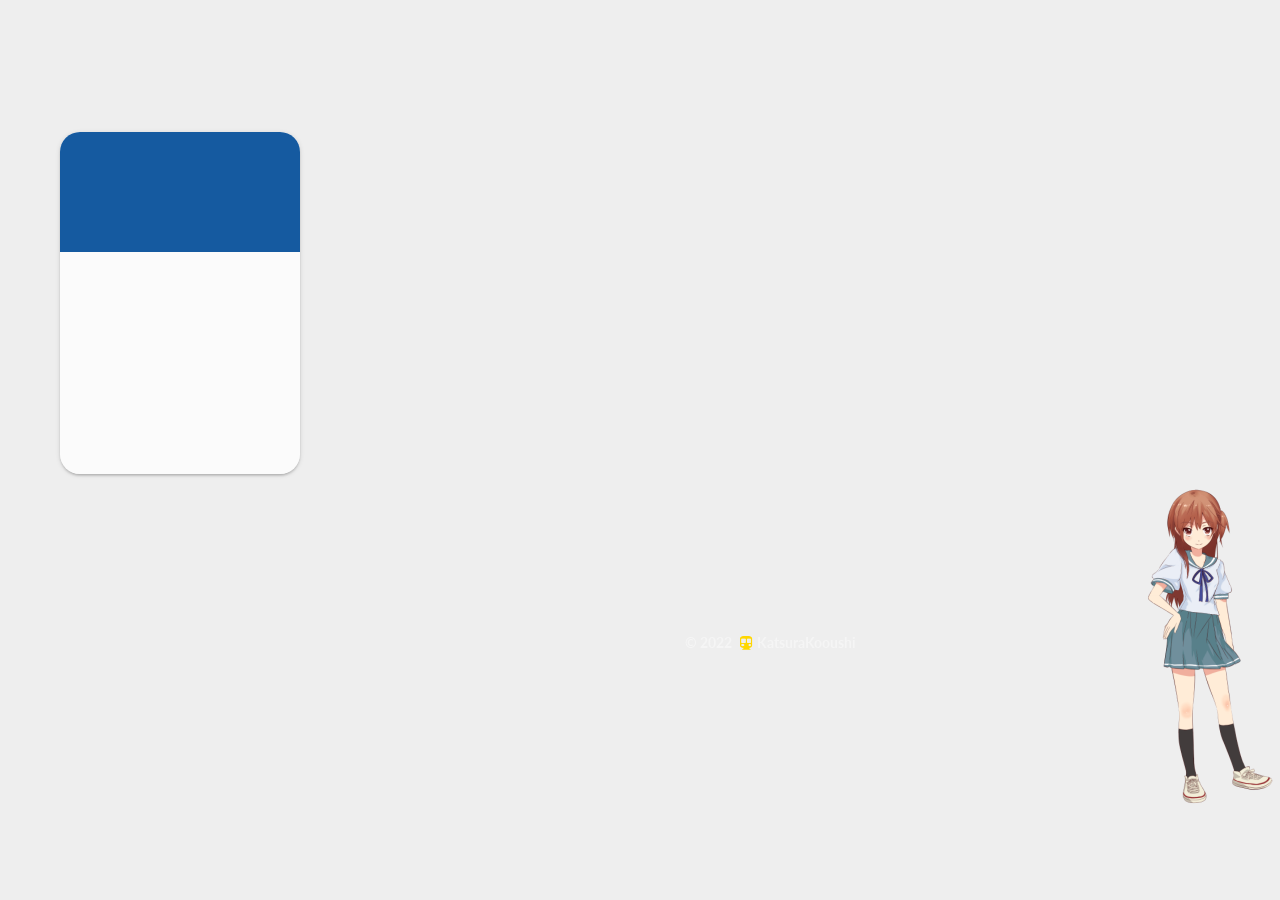
==== commit 624d820a: "Site updated: 2022-10-15 00:32:17" ====
--- a/archives/index.html
+++ b/archives/index.html
@@ -1,4 +1,4 @@
-<!DOCTYPE html><html lang="zh-TW"><head><meta charset="UTF-8"><meta name="viewport" content="width=device-width,initial-scale=1,maximum-scale=2"><meta name="theme-color" content="#222"><meta name="generator" content="Hexo 6.3.0"><link rel="apple-touch-icon" sizes="180x180" href="/images/apple-touch-icon-next.png"><link rel="icon" type="image/png" sizes="32x32" href="/images/favicon32.ico"><link rel="icon" type="image/png" sizes="16x16" href="/images/favicon16.ico"><link rel="mask-icon" href="/images/logo.svg" color="#222"><link rel="stylesheet" href="/css/main.css"><link rel="stylesheet" href="//fonts.googleapis.com/css?family=Lato:300,300italic,400,400italic,700,700italic|方正小标宋_GBK:300,300italic,400,400italic,700,700italic|STFangSong:300,300italic,400,400italic,700,700italic&display=swap&subset=latin,latin-ext"><link rel="stylesheet" href="/lib/font-awesome/css/all.min.css"><script id="hexo-configurations">var NexT=window.NexT||{},CONFIG={hostname:"willhor2.github.io",root:"/",scheme:"Gemini",version:"7.8.0",exturl:!1,sidebar:{position:"left",display:"post",padding:18,offset:12,onmobile:!1},copycode:{enable:!0,show_result:!0,style:"default"},back2top:{enable:!0,sidebar:!1,scrollpercent:!0},bookmark:{enable:!1,color:"#222",save:"auto"},fancybox:!1,mediumzoom:!1,lazyload:!1,pangu:!1,comments:{style:"tabs",active:null,storage:!0,lazyload:!1,nav:null},algolia:{hits:{per_page:10},labels:{input_placeholder:"Search for Posts",hits_empty:"We didn't find any results for the search: ${query}",hits_stats:"${hits} results found in ${time} ms"}},localsearch:{enable:!0,trigger:"auto",top_n_per_article:5,unescape:!1,preload:!1},motion:{enable:!0,async:!1,transition:{post_block:"fadeIn",post_header:"slideDownIn",post_body:"slideDownIn",coll_header:"slideLeftIn",sidebar:"slideUpIn"}},path:"search.xml"}</script><meta name="description" content="八咫鳥不會二度昭告天啟"><meta property="og:type" content="website"><meta property="og:title" content="KatsuraKooushi"><meta property="og:url" content="https://willhor2.github.io/archives/index.html"><meta property="og:site_name" content="KatsuraKooushi"><meta property="og:description" content="八咫鳥不會二度昭告天啟"><meta property="og:locale" content="zh_TW"><meta name="twitter:card" content="summary"><link rel="canonical" href="https://willhor2.github.io/archives/"><script id="page-configurations">CONFIG.page={sidebar:"",isHome:!1,isPost:!1,lang:"zh-TW"}</script><title>所有 | KatsuraKooushi</title><noscript><style>.sidebar-inner,.use-motion .brand,.use-motion .collection-header,.use-motion .comments,.use-motion .menu-item,.use-motion .pagination,.use-motion .post-block,.use-motion .post-body,.use-motion .post-header{opacity:initial}.use-motion .site-subtitle,.use-motion .site-title{opacity:initial;top:initial}.use-motion .logo-line-before i{left:initial}.use-motion .logo-line-after i{right:initial}</style></noscript></head><body itemscope itemtype="http://schema.org/WebPage"><div class="container use-motion"><div class="headband"></div><header class="header" itemscope itemtype="http://schema.org/WPHeader"><div class="header-inner"><div class="site-brand-container"><div class="site-nav-toggle"><div class="toggle" aria-label="切換導航欄"><span class="toggle-line toggle-line-first"></span> <span class="toggle-line toggle-line-middle"></span> <span class="toggle-line toggle-line-last"></span></div></div><div class="site-meta"><a href="/" class="brand" rel="start"><span class="logo-line-before"><i></i></span><h1 class="site-title">KatsuraKooushi</h1><span class="logo-line-after"><i></i></span></a><p class="site-subtitle" itemprop="description">桂小汪仔のブログ</p></div><div class="site-nav-right"><div class="toggle popup-trigger"><i class="fa fa-search fa-fw fa-lg"></i></div></div></div><nav class="site-nav"><ul id="menu" class="main-menu menu"><li class="menu-item menu-item-home"><a href="/" rel="section"><i class="fa fa-home fa-fw"></i>首頁</a></li><li class="menu-item menu-item-archives"><a href="/archives/" rel="section"><i class="fa fa-archive fa-fw"></i>所有</a></li><li class="menu-item menu-item-技術"><a href="/categories/%E6%8A%80%E8%A1%93" rel="section"><i class="fa fa-cog fa-fw"></i>技術</a></li><li class="menu-item menu-item-休閒"><a href="/categories/%E4%BC%91%E9%96%92" rel="section"><i class="fa fa-music fa-fw"></i>休閒</a></li><li class="menu-item menu-item-search"><a role="button" class="popup-trigger"><i class="fa fa-search fa-fw"></i>搜尋</a></li></ul></nav><div class="search-pop-overlay"><div class="popup search-popup"><div class="search-header"><span class="search-icon"><i class="fa fa-search"></i></span><div class="search-input-container"><input autocomplete="off" autocapitalize="off" placeholder="搜尋..." spellcheck="false" type="search" class="search-input"></div><span class="popup-btn-close"><i class="fa fa-times-circle"></i></span></div><div id="search-result"><div id="no-result"><i class="fa fa-spinner fa-pulse fa-5x fa-fw"></i></div></div></div></div></div></header><div class="back-to-top"><i class="fa fa-arrow-up"></i> <span>0%</span></div><main class="main"><div class="main-inner"><div class="content-wrap"><div class="content archive"><div class="post-block"><div class="posts-collapse"><div class="collection-title"><span class="collection-header">嗯..! 目前共有 3 篇文章。 繼續努力。</span></div><div class="collection-year"><span class="collection-header">2022</span></div><article itemscope itemtype="http://schema.org/Article"><header class="post-header"><div class="post-meta"><time itemprop="dateCreated" datetime="2022-10-13T00:51:59+08:00" content="2022-10-13">10-13</time></div><div class="post-title"><a class="post-title-link" href="/posts/3/" itemprop="url"><span itemprop="name">中發白麻將</span></a></div></header></article><article itemscope itemtype="http://schema.org/Article"><header class="post-header"><div class="post-meta"><time itemprop="dateCreated" datetime="2022-10-08T16:47:20+08:00" content="2022-10-08">10-08</time></div><div class="post-title"><a class="post-title-link" href="/posts/1/" itemprop="url"><span itemprop="name">本站搭建歷程</span></a></div></header></article><article itemscope itemtype="http://schema.org/Article"><header class="post-header"><div class="post-meta"><time itemprop="dateCreated" datetime="2022-01-24T14:08:29+08:00" content="2022-01-24">01-24</time></div><div class="post-title"><a class="post-title-link" href="/posts/2/" itemprop="url"><span itemprop="name">IPv6的開通使用</span></a></div></header></article></div></div></div><script>window.addEventListener('tabs:register', () => {
+<!DOCTYPE html><html lang="zh-TW"><head><meta charset="UTF-8"><meta name="viewport" content="width=device-width,initial-scale=1,maximum-scale=2"><meta name="theme-color" content="#222"><meta name="generator" content="Hexo 6.3.0"><link rel="apple-touch-icon" sizes="180x180" href="/images/apple-touch-icon-next.png"><link rel="icon" type="image/png" sizes="32x32" href="/images/favicon32.ico"><link rel="icon" type="image/png" sizes="16x16" href="/images/favicon16.ico"><link rel="mask-icon" href="/images/logo.svg" color="#222"><link rel="stylesheet" href="/css/main.css"><link rel="stylesheet" href="//fonts.googleapis.com/css?family=Lato:300,300italic,400,400italic,700,700italic|方正小标宋_GBK:300,300italic,400,400italic,700,700italic|STFangSong:300,300italic,400,400italic,700,700italic&display=swap&subset=latin,latin-ext"><link rel="stylesheet" href="/lib/font-awesome/css/all.min.css"><link rel="stylesheet" href="//cdn.jsdelivr.net/gh/fancyapps/fancybox@3/dist/jquery.fancybox.min.css"><script id="hexo-configurations">var NexT=window.NexT||{},CONFIG={hostname:"willhor2.github.io",root:"/",scheme:"Gemini",version:"7.8.0",exturl:!1,sidebar:{position:"left",display:"post",padding:18,offset:12,onmobile:!1},copycode:{enable:!0,show_result:!0,style:"default"},back2top:{enable:!0,sidebar:!1,scrollpercent:!0},bookmark:{enable:!1,color:"#222",save:"auto"},fancybox:!0,mediumzoom:!1,lazyload:!1,pangu:!1,comments:{style:"tabs",active:null,storage:!0,lazyload:!1,nav:null},algolia:{hits:{per_page:10},labels:{input_placeholder:"Search for Posts",hits_empty:"We didn't find any results for the search: ${query}",hits_stats:"${hits} results found in ${time} ms"}},localsearch:{enable:!0,trigger:"auto",top_n_per_article:5,unescape:!1,preload:!1},motion:{enable:!0,async:!1,transition:{post_block:"fadeIn",post_header:"slideDownIn",post_body:"slideDownIn",coll_header:"slideLeftIn",sidebar:"slideUpIn"}},path:"search.xml"}</script><meta name="description" content="八咫鳥不會二度昭告天啟"><meta property="og:type" content="website"><meta property="og:title" content="KatsuraKooushi"><meta property="og:url" content="https://willhor2.github.io/archives/index.html"><meta property="og:site_name" content="KatsuraKooushi"><meta property="og:description" content="八咫鳥不會二度昭告天啟"><meta property="og:locale" content="zh_TW"><meta name="twitter:card" content="summary"><link rel="canonical" href="https://willhor2.github.io/archives/"><script id="page-configurations">CONFIG.page={sidebar:"",isHome:!1,isPost:!1,lang:"zh-TW"}</script><title>所有 | KatsuraKooushi</title><noscript><style>.sidebar-inner,.use-motion .brand,.use-motion .collection-header,.use-motion .comments,.use-motion .menu-item,.use-motion .pagination,.use-motion .post-block,.use-motion .post-body,.use-motion .post-header{opacity:initial}.use-motion .site-subtitle,.use-motion .site-title{opacity:initial;top:initial}.use-motion .logo-line-before i{left:initial}.use-motion .logo-line-after i{right:initial}</style></noscript></head><body itemscope itemtype="http://schema.org/WebPage"><div class="container use-motion"><div class="headband"></div><header class="header" itemscope itemtype="http://schema.org/WPHeader"><div class="header-inner"><div class="site-brand-container"><div class="site-nav-toggle"><div class="toggle" aria-label="切換導航欄"><span class="toggle-line toggle-line-first"></span> <span class="toggle-line toggle-line-middle"></span> <span class="toggle-line toggle-line-last"></span></div></div><div class="site-meta"><a href="/" class="brand" rel="start"><span class="logo-line-before"><i></i></span><h1 class="site-title">KatsuraKooushi</h1><span class="logo-line-after"><i></i></span></a><p class="site-subtitle" itemprop="description">桂小汪仔のブログ</p></div><div class="site-nav-right"><div class="toggle popup-trigger"><i class="fa fa-search fa-fw fa-lg"></i></div></div></div><nav class="site-nav"><ul id="menu" class="main-menu menu"><li class="menu-item menu-item-home"><a href="/" rel="section"><i class="fa fa-home fa-fw"></i>首頁</a></li><li class="menu-item menu-item-archives"><a href="/archives/" rel="section"><i class="fa fa-archive fa-fw"></i>所有</a></li><li class="menu-item menu-item-技術"><a href="/categories/%E6%8A%80%E8%A1%93" rel="section"><i class="fa fa-cog fa-fw"></i>技術</a></li><li class="menu-item menu-item-休閒"><a href="/categories/%E4%BC%91%E9%96%92" rel="section"><i class="fa fa-music fa-fw"></i>休閒</a></li><li class="menu-item menu-item-search"><a role="button" class="popup-trigger"><i class="fa fa-search fa-fw"></i>搜尋</a></li></ul></nav><div class="search-pop-overlay"><div class="popup search-popup"><div class="search-header"><span class="search-icon"><i class="fa fa-search"></i></span><div class="search-input-container"><input autocomplete="off" autocapitalize="off" placeholder="搜尋..." spellcheck="false" type="search" class="search-input"></div><span class="popup-btn-close"><i class="fa fa-times-circle"></i></span></div><div id="search-result"><div id="no-result"><i class="fa fa-spinner fa-pulse fa-5x fa-fw"></i></div></div></div></div></div></header><div class="back-to-top"><i class="fa fa-arrow-up"></i> <span>0%</span></div><main class="main"><div class="main-inner"><div class="content-wrap"><div class="content archive"><div class="post-block"><div class="posts-collapse"><div class="collection-title"><span class="collection-header">嗯..! 目前共有 3 篇文章。 繼續努力。</span></div><div class="collection-year"><span class="collection-header">2022</span></div><article itemscope itemtype="http://schema.org/Article"><header class="post-header"><div class="post-meta"><time itemprop="dateCreated" datetime="2022-10-13T00:51:59+08:00" content="2022-10-13">10-13</time></div><div class="post-title"><a class="post-title-link" href="/posts/3/" itemprop="url"><span itemprop="name">中發白麻將</span></a></div></header></article><article itemscope itemtype="http://schema.org/Article"><header class="post-header"><div class="post-meta"><time itemprop="dateCreated" datetime="2022-10-08T16:47:20+08:00" content="2022-10-08">10-08</time></div><div class="post-title"><a class="post-title-link" href="/posts/1/" itemprop="url"><span itemprop="name">本站搭建歷程</span></a></div></header></article><article itemscope itemtype="http://schema.org/Article"><header class="post-header"><div class="post-meta"><time itemprop="dateCreated" datetime="2022-01-24T14:08:29+08:00" content="2022-01-24">01-24</time></div><div class="post-title"><a class="post-title-link" href="/posts/2/" itemprop="url"><span itemprop="name">IPv6的開通使用</span></a></div></header></article></div></div></div><script>window.addEventListener('tabs:register', () => {
     let { activeClass } = CONFIG.comments;
     if (CONFIG.comments.storage) {
       activeClass = localStorage.getItem('comments_active') || activeClass;
@@ -16,4 +16,4 @@
       let commentClass = event.target.classList[1];
       localStorage.setItem('comments_active', commentClass);
     });
-  }</script></div><div class="toggle sidebar-toggle"><span class="toggle-line toggle-line-first"></span> <span class="toggle-line toggle-line-middle"></span> <span class="toggle-line toggle-line-last"></span></div><aside class="sidebar"><div class="sidebar-inner"><ul class="sidebar-nav motion-element"><li class="sidebar-nav-toc">文章目錄</li><li class="sidebar-nav-overview">本站概要</li></ul><div class="post-toc-wrap sidebar-panel"></div><div class="site-overview-wrap sidebar-panel"><div class="site-author motion-element" itemprop="author" itemscope itemtype="http://schema.org/Person"><img class="site-author-image" itemprop="image" alt="" src="https://s1.ax1x.com/2022/10/13/xaDW4g.png"><p class="site-author-name" itemprop="name"></p><div class="site-description" itemprop="description">八咫鳥不會二度昭告天啟</div></div><div class="site-state-wrap motion-element"><nav class="site-state"><div class="site-state-item site-state-posts"><a href="/archives/"><span class="site-state-item-count">3</span> <span class="site-state-item-name">文章</span></a></div><div class="site-state-item site-state-categories"><a href="/categories/"><span class="site-state-item-count">2</span> <span class="site-state-item-name">分類</span></a></div></nav></div></div></div></aside><div id="sidebar-dimmer"></div></div></main><footer class="footer"><div class="footer-inner"><div class="copyright">&copy; <span itemprop="copyrightYear">2022</span> <span class="with-love"><i class="fa fa-subway"></i> </span><span class="author" itemprop="copyrightHolder">KatsuraKooushi</span></div></div></footer></div><script src="/lib/anime.min.js"></script><script src="/lib/velocity/velocity.min.js"></script><script src="/lib/velocity/velocity.ui.min.js"></script><script src="/js/utils.js"></script><script src="/js/motion.js"></script><script src="/js/schemes/pisces.js"></script><script src="/js/next-boot.js"></script><script src="/js/local-search.js"></script><script src="/live2dw/assets/L2Dwidget.min.js?094cbace49a39548bed64abff5988b05"></script><script>L2Dwidget.init({pluginRootPath:"live2dw/",pluginJsPath:"assets/",tagMode:!1,model:{jsonPath:"/live2dw/assets/hibiki.model.json"},display:{position:"right",width:150,height:400,vOffset:55},mobile:{show:!1},log:!1,pluginModelPath:"assets/"})</script></body></html>+  }</script></div><div class="toggle sidebar-toggle"><span class="toggle-line toggle-line-first"></span> <span class="toggle-line toggle-line-middle"></span> <span class="toggle-line toggle-line-last"></span></div><aside class="sidebar"><div class="sidebar-inner"><ul class="sidebar-nav motion-element"><li class="sidebar-nav-toc">文章目錄</li><li class="sidebar-nav-overview">本站概要</li></ul><div class="post-toc-wrap sidebar-panel"></div><div class="site-overview-wrap sidebar-panel"><div class="site-author motion-element" itemprop="author" itemscope itemtype="http://schema.org/Person"><img class="site-author-image" itemprop="image" alt="" src="https://s1.ax1x.com/2022/10/13/xaDW4g.png"><p class="site-author-name" itemprop="name"></p><div class="site-description" itemprop="description">八咫鳥不會二度昭告天啟</div></div><div class="site-state-wrap motion-element"><nav class="site-state"><div class="site-state-item site-state-posts"><a href="/archives/"><span class="site-state-item-count">3</span> <span class="site-state-item-name">文章</span></a></div><div class="site-state-item site-state-categories"><a href="/categories/"><span class="site-state-item-count">2</span> <span class="site-state-item-name">分類</span></a></div></nav></div></div></div></aside><div id="sidebar-dimmer"></div></div></main><footer class="footer"><div class="footer-inner"><div class="copyright">&copy; <span itemprop="copyrightYear">2022</span> <span class="with-love"><i class="fa fa-subway"></i> </span><span class="author" itemprop="copyrightHolder">KatsuraKooushi</span></div></div></footer></div><script src="/lib/anime.min.js"></script><script src="//cdn.jsdelivr.net/npm/jquery@3/dist/jquery.min.js"></script><script src="//cdn.jsdelivr.net/gh/fancyapps/fancybox@3/dist/jquery.fancybox.min.js"></script><script src="/lib/velocity/velocity.min.js"></script><script src="/lib/velocity/velocity.ui.min.js"></script><script src="/js/utils.js"></script><script src="/js/motion.js"></script><script src="/js/schemes/pisces.js"></script><script src="/js/next-boot.js"></script><script src="/js/local-search.js"></script><script src="/live2dw/assets/L2Dwidget.min.js?094cbace49a39548bed64abff5988b05"></script><script>L2Dwidget.init({pluginRootPath:"live2dw/",pluginJsPath:"assets/",tagMode:!1,model:{jsonPath:"/live2dw/assets/hibiki.model.json"},display:{position:"right",width:150,height:400,vOffset:55},mobile:{show:!1},log:!1,pluginModelPath:"assets/"})</script></body></html>
--- a/css/main.css
+++ b/css/main.css
@@ -1,3 +1,3 @@
-/* build time:Fri Oct 14 2022 20:49:25 GMT+0800 (中国标准时间)*/
-:root{--body-bg-color:#eee;--content-bg-color:#fff;--card-bg-color:#f5f5f5;--text-color:#555;--blockquote-color:#666;--link-color:#555;--link-hover-color:#222;--brand-color:#fff;--brand-hover-color:#fff;--table-row-odd-bg-color:#f9f9f9;--table-row-hover-bg-color:#f5f5f5;--menu-item-bg-color:#f5f5f5;--btn-default-bg:#fff;--btn-default-color:#555;--btn-default-border-color:#555;--btn-default-hover-bg:#222;--btn-default-hover-color:#fff;--btn-default-hover-border-color:#222}html{line-height:1.15;-webkit-text-size-adjust:100%}body{margin:0}main{display:block}h1{font-size:2em;margin:.67em 0}hr{box-sizing:content-box;height:0;overflow:visible}pre{font-family:monospace,monospace;font-size:1em}a{background:0 0}abbr[title]{border-bottom:none;text-decoration:underline;text-decoration:underline dotted}b,strong{font-weight:bolder}code,kbd,samp{font-family:monospace,monospace;font-size:1em}small{font-size:80%}sub,sup{font-size:75%;line-height:0;position:relative;vertical-align:baseline}sub{bottom:-.25em}sup{top:-.5em}img{border-style:none}button,input,optgroup,select,textarea{font-family:inherit;font-size:100%;line-height:1.15;margin:0}button,input{overflow:visible}button,select{text-transform:none}[type=button],[type=reset],[type=submit],button{-webkit-appearance:button}[type=button]::-moz-focus-inner,[type=reset]::-moz-focus-inner,[type=submit]::-moz-focus-inner,button::-moz-focus-inner{border-style:none;padding:0}[type=button]:-moz-focusring,[type=reset]:-moz-focusring,[type=submit]:-moz-focusring,button:-moz-focusring{outline:1px dotted ButtonText}fieldset{padding:.35em .75em .625em}legend{box-sizing:border-box;color:inherit;display:table;max-width:100%;padding:0;white-space:normal}progress{vertical-align:baseline}textarea{overflow:auto}[type=checkbox],[type=radio]{box-sizing:border-box;padding:0}[type=number]::-webkit-inner-spin-button,[type=number]::-webkit-outer-spin-button{height:auto}[type=search]{outline-offset:-2px;-webkit-appearance:textfield}[type=search]::-webkit-search-decoration{-webkit-appearance:none}::-webkit-file-upload-button{font:inherit;-webkit-appearance:button}details{display:block}summary{display:list-item}template{display:none}[hidden]{display:none}::selection{background:#262a30;color:#eee}body,html{height:100%}body{background:var(--body-bg-color);color:var(--text-color);font-family:Lato,"PingFang SC","Microsoft YaHei",sans-serif;font-size:1em;line-height:2}@media (max-width:991px){body{padding-left:0!important;padding-right:0!important}}h1,h2,h3,h4,h5,h6{font-family:'方正小标宋_GBK',Lato,"PingFang SC","Microsoft YaHei",sans-serif;font-weight:700;line-height:1.5;margin:20px 0 15px}h1{font-size:1.45em}h2{font-size:1.275em}h3{font-size:1.1em}h4{font-size:.925em}h5{font-size:.75em}h6{font-size:.575em}p{margin:0 0 20px 0}a,span.exturl{border-bottom:1px solid #999;color:var(--link-color);outline:0;text-decoration:none;overflow-wrap:break-word;word-wrap:break-word;cursor:pointer}a:hover,span.exturl:hover{border-bottom-color:var(--link-hover-color);color:var(--link-hover-color)}iframe,img,video{display:block;margin-left:auto;margin-right:auto;max-width:100%}hr{background-image:repeating-linear-gradient(-45deg,#ddd,#ddd 4px,transparent 4px,transparent 8px);border:0;height:3px;margin:40px 0}blockquote{border-left:4px solid #ddd;color:var(--blockquote-color);margin:0;padding:0 15px}blockquote cite::before{content:'-';padding:0 5px}dt{font-weight:700}dd{margin:0;padding:0}kbd{background-color:#f5f5f5;background-image:linear-gradient(#eee,#fff,#eee);border:1px solid #ccc;border-radius:.2em;box-shadow:.1em .1em .2em rgba(0,0,0,.1);color:#555;font-family:inherit;padding:.1em .3em;white-space:nowrap}.table-container{overflow:auto}table{border-collapse:collapse;border-spacing:0;font-size:.875em;margin:0 0 20px 0;width:100%}tbody tr:nth-of-type(odd){background:var(--table-row-odd-bg-color)}tbody tr:hover{background:var(--table-row-hover-bg-color)}caption,td,th{font-weight:400;padding:8px;vertical-align:middle}td,th{border:1px solid #ccc;border-bottom:3px solid #ddd}th{font-weight:700;padding-bottom:10px}td{border-bottom-width:1px}.btn{background:var(--btn-default-bg);border:2px solid var(--btn-default-border-color);border-radius:2px;color:var(--btn-default-color);display:inline-block;font-size:.875em;line-height:2;padding:0 20px;text-decoration:none;transition-property:background-color;transition-delay:0s;transition-duration:.2s;transition-timing-function:ease-in-out}.btn:hover{background:var(--btn-default-hover-bg);border-color:var(--btn-default-hover-border-color);color:var(--btn-default-hover-color)}.btn+.btn{margin:0 0 8px 8px}.btn .fa-fw{text-align:left;width:1.285714285714286em}.toggle{line-height:0}.toggle .toggle-line{background:#fff;display:inline-block;height:2px;left:0;position:relative;top:0;transition:all .4s;vertical-align:top;width:100%}.toggle .toggle-line:not(:first-child){margin-top:3px}.toggle.toggle-arrow .toggle-line-first{left:50%;top:2px;transform:rotate(45deg);width:50%}.toggle.toggle-arrow .toggle-line-middle{left:2px;width:90%}.toggle.toggle-arrow .toggle-line-last{left:50%;top:-2px;transform:rotate(-45deg);width:50%}.toggle.toggle-close .toggle-line-first{transform:rotate(-45deg);top:5px}.toggle.toggle-close .toggle-line-middle{opacity:0}.toggle.toggle-close .toggle-line-last{transform:rotate(45deg);top:-5px}.highlight-container{position:relative}.highlight-container .copy-btn:focus,.highlight-container:hover .copy-btn{opacity:1}.copy-btn{color:#333;cursor:pointer;line-height:1.6;opacity:0;padding:2px 6px;position:absolute;transition-delay:0s;transition-duration:.2s;transition-timing-function:ease-in-out;background-color:#eee;background-image:linear-gradient(#fcfcfc,#eee);border:1px solid #d5d5d5;border-radius:3px;font-size:.85em;right:4px;top:8px}.highlight,pre{background:#2d2d2d;color:#ccc;line-height:1.6;margin:0 auto 20px}code,pre{font-family:consolas,Menlo,monospace,"PingFang SC","Microsoft YaHei"}code{background:#eee;border-radius:3px;color:#555;padding:2px 4px;overflow-wrap:break-word;word-wrap:break-word}.highlight ::selection{background:#515151}.highlight pre{border:0;margin:0;padding:10px 0}.highlight table{border:0;margin:0;width:auto}.highlight td{border:0;padding:0}.highlight figcaption{background:#1b1b1b;color:#ccc;display:flex;font-size:.875em;justify-content:space-between;line-height:1.2;padding:.5em}.highlight figcaption a{color:#ccc}.highlight figcaption a:hover{border-bottom-color:#ccc}.highlight .gutter{-moz-user-select:none;-ms-user-select:none;-webkit-user-select:none;user-select:none}.highlight .gutter pre{background:#1b1b1b;color:#999;padding-left:10px;padding-right:10px;text-align:right}.highlight .code pre{background:#2d2d2d;padding-left:10px;width:100%}.gist table{width:auto}.gist table td{border:0}pre{overflow:auto;padding:10px}pre code{background:0 0;color:#ccc;font-size:.875em;padding:0;text-shadow:none}pre .deletion{background:maroon}pre .addition{background:green}pre .meta{color:#fc6;-moz-user-select:none;-ms-user-select:none;-webkit-user-select:none;user-select:none}pre .comment{color:#999}pre .attribute,pre .css .class,pre .css .id,pre .css .pseudo,pre .html .doctype,pre .name,pre .regexp,pre .ruby .constant,pre .tag,pre .variable,pre .xml .doctype,pre .xml .pi,pre .xml .tag .title{color:#f2777a}pre .built_in,pre .builtin-name,pre .command,pre .constant,pre .literal,pre .number,pre .params,pre .preprocessor{color:#f99157}pre .css .rules .attribute,pre .formula,pre .header,pre .inheritance,pre .ruby .class .title,pre .ruby .symbol,pre .special,pre .string,pre .symbol,pre .value,pre .xml .cdata{color:#9c9}pre .css .hexcolor,pre .title{color:#6cc}pre .coffeescript .title,pre .function,pre .javascript .title,pre .perl .sub,pre .python .decorator,pre .python .title,pre .ruby .function .title,pre .ruby .title .keyword{color:#69c}pre .javascript .function,pre .keyword{color:#c9c}.blockquote-center{border-left:none;margin:40px 0;padding:0;position:relative;text-align:center}.blockquote-center .fa{display:block;opacity:.6;position:absolute;width:100%}.blockquote-center .fa-quote-left{border-top:1px solid #ccc;text-align:left;top:-20px}.blockquote-center .fa-quote-right{border-bottom:1px solid #ccc;text-align:right;bottom:-20px}.blockquote-center div,.blockquote-center p{text-align:center}.post-body .group-picture img{margin:0 auto;padding:0 3px}.group-picture-row{margin-bottom:6px;overflow:hidden}.group-picture-column{float:left;margin-bottom:10px}.post-body .label{color:#555;display:inline;padding:0 2px}.post-body .label.default{background:#f0f0f0}.post-body .label.primary{background:#efe6f7}.post-body .label.info{background:#e5f2f8}.post-body .label.success{background:#e7f4e9}.post-body .label.warning{background:#fcf6e1}.post-body .label.danger{background:#fae8eb}.post-body .tabs{margin-bottom:20px}.post-body .tabs,.tabs-comment{display:block;padding-top:10px;position:relative}.post-body .tabs ul.nav-tabs,.tabs-comment ul.nav-tabs{display:flex;flex-wrap:wrap;margin:0;margin-bottom:-1px;padding:0}@media (max-width:413px){.post-body .tabs ul.nav-tabs,.tabs-comment ul.nav-tabs{display:block;margin-bottom:5px}}.post-body .tabs ul.nav-tabs li.tab,.tabs-comment ul.nav-tabs li.tab{border-bottom:1px solid #ddd;border-left:1px solid transparent;border-right:1px solid transparent;border-top:3px solid transparent;flex-grow:1;list-style-type:none;border-radius:0}@media (max-width:413px){.post-body .tabs ul.nav-tabs li.tab,.tabs-comment ul.nav-tabs li.tab{border-bottom:1px solid transparent;border-left:3px solid transparent;border-right:1px solid transparent;border-top:1px solid transparent}}@media (max-width:413px){.post-body .tabs ul.nav-tabs li.tab,.tabs-comment ul.nav-tabs li.tab{border-radius:0}}.post-body .tabs ul.nav-tabs li.tab a,.tabs-comment ul.nav-tabs li.tab a{border-bottom:initial;display:block;line-height:1.8;outline:0;padding:.25em .75em;text-align:center;transition-delay:0s;transition-duration:.2s;transition-timing-function:ease-out}.post-body .tabs ul.nav-tabs li.tab a i,.tabs-comment ul.nav-tabs li.tab a i{width:1.285714285714286em}.post-body .tabs ul.nav-tabs li.tab.active,.tabs-comment ul.nav-tabs li.tab.active{border-bottom:1px solid transparent;border-left:1px solid #ccc;border-right:1px solid #ccc;border-top:3px solid #fc6423}@media (max-width:413px){.post-body .tabs ul.nav-tabs li.tab.active,.tabs-comment ul.nav-tabs li.tab.active{border-bottom:1px solid #ccc;border-left:3px solid #fc6423;border-right:1px solid #ccc;border-top:1px solid #ccc}}.post-body .tabs ul.nav-tabs li.tab.active a,.tabs-comment ul.nav-tabs li.tab.active a{color:var(--link-color);cursor:default}.post-body .tabs .tab-content .tab-pane,.tabs-comment .tab-content .tab-pane{border:1px solid #ccc;border-top:0;padding:20px 20px 0 20px;border-radius:0}.post-body .tabs .tab-content .tab-pane:not(.active),.tabs-comment .tab-content .tab-pane:not(.active){display:none}.post-body .tabs .tab-content .tab-pane.active,.tabs-comment .tab-content .tab-pane.active{display:block}.post-body .tabs .tab-content .tab-pane.active:nth-of-type(1),.tabs-comment .tab-content .tab-pane.active:nth-of-type(1){border-radius:0}@media (max-width:413px){.post-body .tabs .tab-content .tab-pane.active:nth-of-type(1),.tabs-comment .tab-content .tab-pane.active:nth-of-type(1){border-radius:0}}.post-body .note{border-radius:3px;margin-bottom:20px;padding:1em;position:relative;border:1px solid #eee;border-left-width:5px}.post-body .note h2,.post-body .note h3,.post-body .note h4,.post-body .note h5,.post-body .note h6{margin-top:0;border-bottom:initial;margin-bottom:0;padding-top:0}.post-body .note blockquote:first-child,.post-body .note img:first-child,.post-body .note ol:first-child,.post-body .note p:first-child,.post-body .note pre:first-child,.post-body .note table:first-child,.post-body .note ul:first-child{margin-top:0}.post-body .note blockquote:last-child,.post-body .note img:last-child,.post-body .note ol:last-child,.post-body .note p:last-child,.post-body .note pre:last-child,.post-body .note table:last-child,.post-body .note ul:last-child{margin-bottom:0}.post-body .note.default{border-left-color:#777}.post-body .note.default h2,.post-body .note.default h3,.post-body .note.default h4,.post-body .note.default h5,.post-body .note.default h6{color:#777}.post-body .note.primary{border-left-color:#6f42c1}.post-body .note.primary h2,.post-body .note.primary h3,.post-body .note.primary h4,.post-body .note.primary h5,.post-body .note.primary h6{color:#6f42c1}.post-body .note.info{border-left-color:#428bca}.post-body .note.info h2,.post-body .note.info h3,.post-body .note.info h4,.post-body .note.info h5,.post-body .note.info h6{color:#428bca}.post-body .note.success{border-left-color:#5cb85c}.post-body .note.success h2,.post-body .note.success h3,.post-body .note.success h4,.post-body .note.success h5,.post-body .note.success h6{color:#5cb85c}.post-body .note.warning{border-left-color:#f0ad4e}.post-body .note.warning h2,.post-body .note.warning h3,.post-body .note.warning h4,.post-body .note.warning h5,.post-body .note.warning h6{color:#f0ad4e}.post-body .note.danger{border-left-color:#d9534f}.post-body .note.danger h2,.post-body .note.danger h3,.post-body .note.danger h4,.post-body .note.danger h5,.post-body .note.danger h6{color:#d9534f}.pagination .next,.pagination .page-number,.pagination .prev,.pagination .space{display:inline-block;margin:0 10px;padding:0 11px;position:relative;top:-1px}@media (max-width:767px){.pagination .next,.pagination .page-number,.pagination .prev,.pagination .space{margin:0 5px}}.pagination{border-top:1px solid #eee;margin:120px 0 0;text-align:center}.pagination .next,.pagination .page-number,.pagination .prev{border-bottom:0;border-top:1px solid #eee;transition-property:border-color;transition-delay:0s;transition-duration:.2s;transition-timing-function:ease-in-out}.pagination .next:hover,.pagination .page-number:hover,.pagination .prev:hover{border-top-color:#222}.pagination .space{margin:0;padding:0}.pagination .prev{margin-left:0}.pagination .next{margin-right:0}.pagination .page-number.current{background:#ccc;border-top-color:#ccc;color:#fff}@media (max-width:767px){.pagination{border-top:none}.pagination .next,.pagination .page-number,.pagination .prev{border-bottom:1px solid #eee;border-top:0;margin-bottom:10px;padding:0 10px}.pagination .next:hover,.pagination .page-number:hover,.pagination .prev:hover{border-bottom-color:#222}}.comments{margin-top:60px;overflow:hidden}.comment-button-group{display:flex;flex-wrap:wrap-reverse;justify-content:center;margin:1em 0}.comment-button-group .comment-button{margin:.1em .2em}.comment-button-group .comment-button.active{background:var(--btn-default-hover-bg);border-color:var(--btn-default-hover-border-color);color:var(--btn-default-hover-color)}.comment-position{display:none}.comment-position.active{display:block}.tabs-comment{background:var(--content-bg-color);margin-top:4em;padding-top:0}.tabs-comment .comments{border:0;box-shadow:none;margin-top:0;padding-top:0}.container{min-height:100%;position:relative}.main-inner{margin:0 auto;width:calc(100% - 20px)}@media (min-width:1200px){.main-inner{width:1160px}}@media (min-width:1600px){.main-inner{width:73%}}@media (max-width:767px){.content-wrap{padding:0 20px}}.header{background:0 0}.header-inner{margin:0 auto;width:calc(100% - 20px)}@media (min-width:1200px){.header-inner{width:1160px}}@media (min-width:1600px){.header-inner{width:73%}}.site-brand-container{display:flex;flex-shrink:0;padding:0 10px}.headband{background:url(https://s1.ax1x.com/2022/10/14/xw8F6U.png) no-repeat center center;height:131px}.site-meta{flex-grow:1;text-align:center}@media (max-width:767px){.site-meta{text-align:center}}.brand{border-bottom:none;color:var(--brand-color);display:inline-block;line-height:1.375em;padding:0 40px;position:relative}.brand:hover{color:var(--brand-hover-color)}.site-title{font-family:Lato,"PingFang SC","Microsoft YaHei",sans-serif;font-size:1.375em;font-weight:400;margin:0}.site-subtitle{color:#ddd;font-size:.85em;margin:10px 0}.use-motion .brand{opacity:0}.use-motion .custom-logo-image,.use-motion .site-subtitle,.use-motion .site-title{opacity:0;position:relative;top:-10px}.site-nav-right,.site-nav-toggle{display:none}@media (max-width:767px){.site-nav-right,.site-nav-toggle{display:flex;flex-direction:column;justify-content:center}}.site-nav-right .toggle,.site-nav-toggle .toggle{color:var(--text-color);padding:10px;width:22px}.site-nav-right .toggle .toggle-line,.site-nav-toggle .toggle .toggle-line{background:var(--text-color);border-radius:1px}.site-nav{display:block}@media (max-width:767px){.site-nav{clear:both;display:none}}.site-nav.site-nav-on{display:block}.menu{margin-top:20px;padding-left:0;text-align:center}.menu-item{display:inline-block;list-style:none;margin:0 10px}@media (max-width:767px){.menu-item{display:block;margin-top:10px}.menu-item.menu-item-search{display:none}}.menu-item a,.menu-item span.exturl{border-bottom:0;display:block;font-size:.85em;transition-property:border-color;transition-delay:0s;transition-duration:.2s;transition-timing-function:ease-in-out}@media (hover:none){.menu-item a:hover,.menu-item span.exturl:hover{border-bottom-color:transparent!important}}.menu-item .fa,.menu-item .fab,.menu-item .far,.menu-item .fas{margin-right:8px}.menu-item .badge{display:inline-block;font-weight:700;line-height:1;margin-left:.35em;margin-top:.35em;text-align:center;white-space:nowrap}@media (max-width:767px){.menu-item .badge{float:right;margin-left:0}}.menu .menu-item a:hover,.menu .menu-item span.exturl:hover,.menu-item-active a{background:var(--menu-item-bg-color)}.use-motion .menu-item{opacity:0}.sidebar{background:#222;bottom:0;box-shadow:inset 0 2px 6px #000;position:fixed;top:0}@media (max-width:991px){.sidebar{display:none}}.sidebar-inner{color:#999;padding:18px 10px;text-align:center}.cc-license{margin-top:10px;text-align:center}.cc-license .cc-opacity{border-bottom:none;opacity:.7}.cc-license .cc-opacity:hover{opacity:.9}.cc-license img{display:inline-block}.site-author-image{border:1px solid #eee;display:block;margin:0 auto;max-width:120px;padding:2px;border-radius:50%}.site-author-name{color:var(--text-color);font-weight:600;margin:0;text-align:center}.site-description{color:#999;font-size:.85em;margin-top:0;text-align:center}.links-of-author{margin-top:15px}.links-of-author a,.links-of-author span.exturl{border-bottom-color:#555;display:inline-block;font-size:.85em;margin-bottom:10px;margin-right:10px;vertical-align:middle}.links-of-author a::before,.links-of-author span.exturl::before{background:#5bbed1;border-radius:50%;content:' ';display:inline-block;height:4px;margin-right:3px;vertical-align:middle;width:4px}.sidebar-button{margin-top:15px}.sidebar-button a{border:1px solid #fc6423;border-radius:4px;color:#fc6423;display:inline-block;padding:0 15px}.sidebar-button a .fa,.sidebar-button a .fab,.sidebar-button a .far,.sidebar-button a .fas{margin-right:5px}.sidebar-button a:hover{background:#fc6423;border:1px solid #fc6423;color:#fff}.sidebar-button a:hover .fa,.sidebar-button a:hover .fab,.sidebar-button a:hover .far,.sidebar-button a:hover .fas{color:#fff}.links-of-blogroll{font-size:.85em;margin-top:10px}.links-of-blogroll-title{font-size:.875em;font-weight:600;margin-top:0}.links-of-blogroll-list{list-style:none;margin:0;padding:0}#sidebar-dimmer{display:none}@media (max-width:767px){#sidebar-dimmer{background:#000;display:block;height:100%;left:100%;opacity:0;position:fixed;top:0;width:100%;z-index:1100}.sidebar-active+#sidebar-dimmer{opacity:.7;transform:translateX(-100%);transition:opacity .5s}}.sidebar-nav{margin:0;padding-bottom:20px;padding-left:0}.sidebar-nav li{border-bottom:1px solid transparent;color:var(--text-color);cursor:pointer;display:inline-block;font-size:.875em}.sidebar-nav li.sidebar-nav-overview{margin-left:10px}.sidebar-nav li:hover{color:#fc6423}.sidebar-nav .sidebar-nav-active{border-bottom-color:#fc6423;color:#fc6423}.sidebar-nav .sidebar-nav-active:hover{color:#fc6423}.sidebar-panel{display:none;overflow-x:hidden;overflow-y:auto}.sidebar-panel-active{display:block}.sidebar-toggle{background:#222;bottom:45px;cursor:pointer;height:14px;left:30px;padding:5px;position:fixed;width:14px;z-index:1300}@media (max-width:991px){.sidebar-toggle{left:20px;opacity:.8;display:none}}.sidebar-toggle:hover .toggle-line{background:#fc6423}.post-toc{font-size:.875em}.post-toc ol{list-style:none;margin:0;padding:0 2px 5px 10px;text-align:left}.post-toc ol>ol{padding-left:0}.post-toc ol a{transition-property:all;transition-delay:0s;transition-duration:.2s;transition-timing-function:ease-in-out}.post-toc .nav-item{line-height:1.8;overflow:hidden;text-overflow:ellipsis;white-space:nowrap}.post-toc .nav .nav-child{display:none}.post-toc .nav .active>.nav-child{display:block}.post-toc .nav .active-current>.nav-child{display:block}.post-toc .nav .active-current>.nav-child>.nav-item{display:block}.post-toc .nav .active>a{border-bottom-color:#fc6423;color:#fc6423}.post-toc .nav .active-current>a{color:#fc6423}.post-toc .nav .active-current>a:hover{color:#fc6423}.site-state{display:flex;justify-content:center;line-height:1.4;margin-top:10px;overflow:hidden;text-align:center;white-space:nowrap}.site-state-item{padding:0 15px}.site-state-item:not(:first-child){border-left:1px solid #eee}.site-state-item a{border-bottom:none}.site-state-item-count{display:block;font-size:1em;font-weight:600;text-align:center}.site-state-item-name{color:#999;font-size:.85em}.footer{color:#999;font-size:.875em;padding:20px 0}.footer.footer-fixed{bottom:0;left:0;position:absolute;right:0}.footer-inner{box-sizing:border-box;margin:0 auto;text-align:center;width:calc(100% - 20px)}@media (min-width:1200px){.footer-inner{width:1160px}}@media (min-width:1600px){.footer-inner{width:73%}}.languages{display:inline-block;font-size:1.125em;position:relative}.languages .lang-select-label span{margin:0 .5em}.languages .lang-select{height:100%;left:0;opacity:0;position:absolute;top:0;width:100%}.with-love{color:gold;display:inline-block;margin:0 5px}.powered-by,.theme-info{display:inline-block}@-moz-keyframes iconAnimate{0%,100%{transform:scale(1)}10%,30%{transform:scale(.9)}20%,40%,60%,80%{transform:scale(1.1)}50%,70%{transform:scale(1.1)}}@-webkit-keyframes iconAnimate{0%,100%{transform:scale(1)}10%,30%{transform:scale(.9)}20%,40%,60%,80%{transform:scale(1.1)}50%,70%{transform:scale(1.1)}}@-o-keyframes iconAnimate{0%,100%{transform:scale(1)}10%,30%{transform:scale(.9)}20%,40%,60%,80%{transform:scale(1.1)}50%,70%{transform:scale(1.1)}}@keyframes iconAnimate{0%,100%{transform:scale(1)}10%,30%{transform:scale(.9)}20%,40%,60%,80%{transform:scale(1.1)}50%,70%{transform:scale(1.1)}}.back-to-top{font-size:12px;text-align:center;transition-delay:0s;transition-duration:.2s;transition-timing-function:ease-in-out}.back-to-top{background:#222;bottom:-100px;box-sizing:border-box;color:#fff;cursor:pointer;left:30px;opacity:.6;padding:0 6px;position:fixed;transition-property:bottom;z-index:1300;width:initial}.back-to-top:hover{color:#fc6423}.back-to-top.back-to-top-on{bottom:30px}@media (max-width:991px){.back-to-top{left:20px;opacity:.8}}.post-body{font-family:STFangSong,Lato,"PingFang SC","Microsoft YaHei",sans-serif;overflow-wrap:break-word;word-wrap:break-word}@media (min-width:1200px){.post-body{font-size:1.125em}}.post-body .exturl .fa{font-size:.875em;margin-left:4px}.post-body .figure .caption,.post-body .image-caption{color:#999;font-size:.875em;font-weight:700;line-height:1;margin:-20px auto 15px;text-align:center}.post-sticky-flag{display:inline-block;transform:rotate(30deg)}.post-button{margin-top:40px;text-align:center}.use-motion .comments,.use-motion .pagination,.use-motion .post-block{opacity:0}.use-motion .post-header{opacity:0}.use-motion .post-body{opacity:0}.use-motion .collection-header{opacity:0}.posts-collapse{margin-left:35px;position:relative}@media (max-width:767px){.posts-collapse{margin-left:0;margin-right:0}}.posts-collapse .collection-title{font-size:1.125em;position:relative}.posts-collapse .collection-title::before{background:#999;border:1px solid #fff;border-radius:50%;content:' ';height:10px;left:0;margin-left:-6px;margin-top:-4px;position:absolute;top:50%;width:10px}.posts-collapse .collection-year{font-size:1.5em;font-weight:700;margin:60px 0;position:relative}.posts-collapse .collection-year::before{background:#bbb;border-radius:50%;content:' ';height:8px;left:0;margin-left:-4px;margin-top:-4px;position:absolute;top:50%;width:8px}.posts-collapse .collection-header{display:block;margin:0 0 0 20px}.posts-collapse .collection-header small{color:#bbb;margin-left:5px}.posts-collapse .post-header{border-bottom:1px dashed #ccc;margin:30px 0;padding-left:15px;position:relative;transition-property:border;transition-delay:0s;transition-duration:.2s;transition-timing-function:ease-in-out}.posts-collapse .post-header::before{background:#bbb;border:1px solid #fff;border-radius:50%;content:' ';height:6px;left:0;margin-left:-4px;position:absolute;top:.8em;transition-property:background;width:6px;transition-delay:0s;transition-duration:.2s;transition-timing-function:ease-in-out}.posts-collapse .post-header:hover{border-bottom-color:#666}.posts-collapse .post-header:hover::before{background:#222}.posts-collapse .post-meta{display:inline;font-size:.8em;margin-right:10px}.posts-collapse .post-title{display:inline}.posts-collapse .post-title a,.posts-collapse .post-title span.exturl{border-bottom:none;color:var(--link-color)}.posts-collapse .post-title .fa-external-link-alt{font-size:.875em;margin-left:5px}.posts-collapse::before{background:#f5f5f5;content:' ';height:100%;left:0;margin-left:-2px;position:absolute;top:1.25em;width:4px}.post-eof{background:#ccc;height:1px;margin:80px auto 60px;text-align:center;width:8%}.post-block:last-of-type .post-eof{display:none}.content{padding-top:40px}@media (min-width:992px){.post-body{text-align:justify}}@media (max-width:991px){.post-body{text-align:justify}}.post-body h1,.post-body h2,.post-body h3,.post-body h4,.post-body h5,.post-body h6{padding-top:10px}.post-body h1 .header-anchor,.post-body h2 .header-anchor,.post-body h3 .header-anchor,.post-body h4 .header-anchor,.post-body h5 .header-anchor,.post-body h6 .header-anchor{border-bottom-style:none;color:#ccc;float:right;margin-left:10px;visibility:hidden}.post-body h1 .header-anchor:hover,.post-body h2 .header-anchor:hover,.post-body h3 .header-anchor:hover,.post-body h4 .header-anchor:hover,.post-body h5 .header-anchor:hover,.post-body h6 .header-anchor:hover{color:inherit}.post-body h1:hover .header-anchor,.post-body h2:hover .header-anchor,.post-body h3:hover .header-anchor,.post-body h4:hover .header-anchor,.post-body h5:hover .header-anchor,.post-body h6:hover .header-anchor{visibility:visible}.post-body iframe,.post-body img,.post-body video{margin-bottom:20px}.post-body .video-container{height:0;margin-bottom:20px;overflow:hidden;padding-top:75%;position:relative;width:100%}.post-body .video-container embed,.post-body .video-container iframe,.post-body .video-container object{height:100%;left:0;margin:0;position:absolute;top:0;width:100%}.post-gallery{align-items:center;display:grid;grid-gap:10px;grid-template-columns:1fr 1fr 1fr;margin-bottom:20px}@media (max-width:767px){.post-gallery{grid-template-columns:1fr 1fr}}.post-gallery a{border:0}.post-gallery img{margin:0}.posts-expand .post-header{font-size:1.125em}.posts-expand .post-title{font-size:1.5em;font-weight:400;margin:initial;text-align:center;overflow-wrap:break-word;word-wrap:break-word}.posts-expand .post-title-link{border-bottom:none;color:var(--link-color);display:inline-block;position:relative;vertical-align:top}.posts-expand .post-title-link::before{background:var(--link-color);bottom:0;content:'';height:2px;left:0;position:absolute;transform:scaleX(0);visibility:hidden;width:100%;transition-delay:0s;transition-duration:.2s;transition-timing-function:ease-in-out}.posts-expand .post-title-link:hover::before{transform:scaleX(1);visibility:visible}.posts-expand .post-title-link .fa-external-link-alt{font-size:.875em;margin-left:5px}.posts-expand .post-meta{color:#999;font-family:STFangSong,Lato,"PingFang SC","Microsoft YaHei",sans-serif;font-size:.8em;margin:3px 0 60px 0;text-align:center}.posts-expand .post-meta .post-description{font-size:.875em;margin-top:2px}.posts-expand .post-meta time{border-bottom:1px dashed #999;cursor:pointer}.post-meta .post-meta-item+.post-meta-item::before{content:'|';margin:0 .5em}.post-meta-divider{margin:0 .5em}.post-meta-item-icon{margin-right:3px}@media (max-width:991px){.post-meta-item-icon{display:inline-block}}.post-meta-item-text{display:none}@media (max-width:991px){.post-meta-item-text{display:none}}.post-nav{border-top:1px solid #eee;display:flex;justify-content:space-between;margin-top:15px;padding:10px 5px 0}.post-nav-item{flex:1}.post-nav-item a{border-bottom:none;display:block;font-size:.875em;line-height:1.6;position:relative}.post-nav-item a:active{top:2px}.post-nav-item .fa{font-size:.8em}.post-nav-item:first-child{margin-right:15px}.post-nav-item:first-child .fa{margin-right:5px}.post-nav-item:last-child{margin-left:15px;text-align:right}.post-nav-item:last-child .fa{margin-left:5px}.rtl.post-body a,.rtl.post-body h1,.rtl.post-body h2,.rtl.post-body h3,.rtl.post-body h4,.rtl.post-body h5,.rtl.post-body h6,.rtl.post-body li,.rtl.post-body ol,.rtl.post-body p,.rtl.post-body ul{direction:rtl;font-family:UKIJ Ekran}.rtl.post-title{font-family:UKIJ Ekran}.post-tags{margin-top:40px;text-align:center}.post-tags a{display:inline-block;font-size:.85em}.post-tags a:not(:last-child){margin-right:10px}.post-widgets{border-top:1px solid #eee;margin-top:15px;text-align:center}.wp_rating{height:20px;line-height:20px;margin-top:10px;padding-top:6px;text-align:center}.social-like{display:flex;font-size:.875em;justify-content:center;text-align:center}.reward-container{margin:20px auto;padding:10px 0;text-align:center;width:90%}.reward-container button{background:0 0;border:1px solid #fc6423;border-radius:0;color:#fc6423;cursor:pointer;line-height:2;outline:0;padding:0 15px;vertical-align:text-top}.reward-container button:hover{background:#fc6423;border:1px solid transparent;color:#fa9366}#qr{padding-top:20px}#qr a{border:0}#qr img{display:inline-block;margin:.8em 2em 0 2em;max-width:100%;width:180px}#qr p{text-align:center}.category-all-page .category-all-title{text-align:center}.category-all-page .category-all{margin-top:20px}.category-all-page .category-list{list-style:none;margin:0;padding:0}.category-all-page .category-list-item{margin:5px 10px}.category-all-page .category-list-count{color:#bbb}.category-all-page .category-list-count::before{content:' (';display:inline}.category-all-page .category-list-count::after{content:') ';display:inline}.category-all-page .category-list-child{padding-left:10px}.event-list{padding:0}.event-list hr{background:#222;margin:20px 0 45px 0}.event-list hr::after{background:#222;color:#fff;content:'NOW';display:inline-block;font-weight:700;padding:0 5px;text-align:right}.event-list .event{background:#222;margin:20px 0;min-height:40px;padding:15px 0 15px 10px}.event-list .event .event-summary{color:#fff;margin:0;padding-bottom:3px}.event-list .event .event-summary::before{animation:dot-flash 1s alternate infinite ease-in-out;color:#fff;content:'\f111';display:inline-block;font-size:10px;margin-right:25px;vertical-align:middle;font-family:'Font Awesome 5 Free';font-weight:900}.event-list .event .event-relative-time{color:#bbb;display:inline-block;font-size:12px;font-weight:400;padding-left:12px}.event-list .event .event-details{color:#fff;display:block;line-height:18px;margin-left:56px;padding-bottom:6px;padding-top:3px;text-indent:-24px}.event-list .event .event-details::before{color:#fff;display:inline-block;margin-right:9px;text-align:center;text-indent:0;width:14px;font-family:'Font Awesome 5 Free';font-weight:900}.event-list .event .event-details.event-location::before{content:'\f041'}.event-list .event .event-details.event-duration::before{content:'\f017'}.event-list .event-past{background:#f5f5f5}.event-list .event-past .event-details,.event-list .event-past .event-summary{color:#bbb;opacity:.9}.event-list .event-past .event-details::before,.event-list .event-past .event-summary::before{animation:none;color:#bbb}@-moz-keyframes dot-flash{from{opacity:1;transform:scale(1)}to{opacity:0;transform:scale(.8)}}@-webkit-keyframes dot-flash{from{opacity:1;transform:scale(1)}to{opacity:0;transform:scale(.8)}}@-o-keyframes dot-flash{from{opacity:1;transform:scale(1)}to{opacity:0;transform:scale(.8)}}@keyframes dot-flash{from{opacity:1;transform:scale(1)}to{opacity:0;transform:scale(.8)}}ul.breadcrumb{font-size:.8em;list-style:none;margin:1em 0;padding:0 2em;text-align:center}ul.breadcrumb li{display:inline}ul.breadcrumb li+li::before{content:'/\00a0';font-weight:400;padding:.5em}ul.breadcrumb li+li:last-child{font-weight:700}.tag-cloud{text-align:center}.tag-cloud a{display:inline-block;margin:10px}.tag-cloud a:hover{color:var(--link-hover-color)!important}.search-pop-overlay{background:rgba(0,0,0,0);height:100%;left:0;position:fixed;top:0;transition:visibility 0s linear .2s,background .2s;visibility:hidden;width:100%;z-index:1400}.search-pop-overlay.search-active{background:rgba(0,0,0,.3);transition:background .2s;visibility:visible}.search-popup{background:var(--card-bg-color);border-radius:5px;height:80%;left:calc(50% - 350px);position:fixed;top:10%;transform:scale(0);transition:transform .2s;width:700px;z-index:1500}.search-active .search-popup{transform:scale(1)}@media (max-width:767px){.search-popup{border-radius:0;height:100%;left:0;margin:0;top:0;width:100%}}.search-popup .popup-btn-close,.search-popup .search-icon{color:#999;font-size:18px;padding:0 10px}.search-popup .popup-btn-close{cursor:pointer}.search-popup .popup-btn-close:hover .fa{color:#222}.search-popup .search-header{background:#eee;border-top-left-radius:5px;border-top-right-radius:5px;display:flex;padding:5px}.search-popup input.search-input{background:0 0;border:0;outline:0;width:100%}.search-popup input.search-input::-webkit-search-cancel-button{display:none}.search-popup .search-input-container{flex-grow:1;padding:2px}.search-popup ul.search-result-list{margin:0 5px;padding:0;width:100%}.search-popup p.search-result{border-bottom:1px dashed #ccc;padding:5px 0}.search-popup a.search-result-title{font-weight:700}.search-popup .search-keyword{border-bottom:1px dashed #ff2a2a;color:#ff2a2a;font-weight:700}.search-popup #search-result{display:flex;height:calc(100% - 55px);overflow:auto;padding:5px 25px}.search-popup #no-result{color:#ccc;margin:auto}.header{margin:0 auto;position:relative;width:calc(100% - 20px)}@media (min-width:1200px){.header{width:1160px}}@media (min-width:1600px){.header{width:73%}}@media (max-width:991px){.header{width:auto}}.header-inner{background:var(--content-bg-color);border-radius:20px 20px 20px 20px;box-shadow:0 2px 2px 0 rgba(0,0,0,.12),0 3px 1px -2px rgba(0,0,0,.06),0 1px 5px 0 rgba(0,0,0,.12);overflow:hidden;padding:0;position:absolute;top:0;width:240px}@media (min-width:1200px){.header-inner{width:240px}}@media (max-width:991px){.header-inner{border-radius:initial;position:relative;width:auto}}.main-inner{align-items:flex-start;display:flex;justify-content:space-between;flex-direction:row-reverse}@media (max-width:991px){.main-inner{width:auto}}.content-wrap{background:var(--content-bg-color);border-radius:20px 20px 20px 20px;box-shadow:0 2px 2px 0 rgba(0,0,0,.12),0 3px 1px -2px rgba(0,0,0,.06),0 1px 5px 0 rgba(0,0,0,.12);box-sizing:border-box;padding:40px;width:calc(100% - 252px)}@media (max-width:991px){.content-wrap{border-radius:initial;padding:20px;width:100%}}.footer-inner{padding-left:260px}.back-to-top{left:auto;right:30px}@media (max-width:991px){.back-to-top{right:20px}}@media (max-width:991px){.footer-inner{padding-left:0;padding-right:0;width:auto}}.site-brand-container{background:#222}@media (max-width:991px){.site-brand-container{box-shadow:0 0 16px rgba(0,0,0,.5)}}.site-meta{padding:20px 0}.brand{padding:0}.site-subtitle{margin:10px 10px 0}.custom-logo-image{margin-top:20px}@media (max-width:991px){.custom-logo-image{display:none}}@media (min-width:768px) and (max-width:991px){.site-nav-right,.site-nav-toggle{display:flex;flex-direction:column;justify-content:center}}.site-nav-right .toggle,.site-nav-toggle .toggle{color:#fff}.site-nav-right .toggle .toggle-line,.site-nav-toggle .toggle .toggle-line{background:#fff}@media (min-width:768px) and (max-width:991px){.site-nav{display:none}}.menu .menu-item{display:block;margin:0}.menu .menu-item a,.menu .menu-item span.exturl{padding:5px 20px;position:relative;text-align:left;transition-property:background-color}@media (max-width:991px){.menu .menu-item.menu-item-search{display:none}}.menu .menu-item .badge{background:#ccc;border-radius:10px;color:#fff;float:right;padding:2px 5px;text-shadow:1px 1px 0 rgba(0,0,0,.1);vertical-align:middle}.main-menu .menu-item-active a::after{background:#bbb;border-radius:50%;content:' ';height:6px;margin-top:-3px;position:absolute;right:15px;top:50%;width:6px}.sub-menu{background:var(--content-bg-color);border-bottom:1px solid #ccc;margin:0;padding:6px 0}.sub-menu .menu-item{display:inline-block}.sub-menu .menu-item a,.sub-menu .menu-item span.exturl{background:0 0;margin:5px 10px;padding:initial}.sub-menu .menu-item a:hover,.sub-menu .menu-item span.exturl:hover{background:0 0;color:#fc6423}.sub-menu .menu-item-active a{border-bottom-color:#fc6423;color:#fc6423}.sub-menu .menu-item-active a:hover{border-bottom-color:#fc6423}.sidebar{background:var(--body-bg-color);box-shadow:none;margin-top:100%;position:static;width:240px}@media (max-width:991px){.sidebar{display:none}}.sidebar-toggle{display:none}.sidebar-inner{background:var(--content-bg-color);border-radius:20px;box-shadow:0 2px 2px 0 rgba(0,0,0,.12),0 3px 1px -2px rgba(0,0,0,.06),0 1px 5px 0 rgba(0,0,0,.12),0 -1px .5px 0 rgba(0,0,0,.09);box-sizing:border-box;color:var(--text-color);width:240px;opacity:0}.sidebar-inner.affix{position:fixed;top:12px}.sidebar-inner.affix-bottom{position:absolute}.site-state-item{padding:0 10px}.sidebar-button{border-bottom:1px dotted #ccc;border-top:1px dotted #ccc;margin-top:10px;text-align:center}.sidebar-button a{border:0;color:#fc6423;display:block}.sidebar-button a:hover{background:0 0;border:0;color:#e34603}.sidebar-button a:hover .fa,.sidebar-button a:hover .fab,.sidebar-button a:hover .far,.sidebar-button a:hover .fas{color:#e34603}.links-of-author{display:flex;flex-wrap:wrap;margin-top:10px;justify-content:center}.links-of-author-item{margin:5px 0 0;width:50%}.links-of-author-item a,.links-of-author-item span.exturl{box-sizing:border-box;display:inline-block;margin-bottom:0;margin-right:0;max-width:216px;overflow:hidden;padding:0 5px;text-overflow:ellipsis;white-space:nowrap}.links-of-author-item a,.links-of-author-item span.exturl{border-bottom:none;display:block;text-decoration:none}.links-of-author-item a::before,.links-of-author-item span.exturl::before{display:none}.links-of-author-item a:hover,.links-of-author-item span.exturl:hover{background:var(--body-bg-color);border-radius:4px}.links-of-author-item .fa,.links-of-author-item .fab,.links-of-author-item .far,.links-of-author-item .fas{margin-right:2px}.links-of-blogroll-item{padding:0}.content-wrap{background:initial;box-shadow:initial;padding:initial}.post-block{background:var(--content-bg-color);border-radius:20px 20px 20px 20px;box-shadow:0 2px 2px 0 rgba(0,0,0,.12),0 3px 1px -2px rgba(0,0,0,.06),0 1px 5px 0 rgba(0,0,0,.12);padding:40px}.post-block+.post-block{border-radius:20px;box-shadow:0 2px 2px 0 rgba(0,0,0,.12),0 3px 1px -2px rgba(0,0,0,.06),0 1px 5px 0 rgba(0,0,0,.12),0 -1px .5px 0 rgba(0,0,0,.09);margin-top:12px}.comments{background:var(--content-bg-color);border-radius:20px;box-shadow:0 2px 2px 0 rgba(0,0,0,.12),0 3px 1px -2px rgba(0,0,0,.06),0 1px 5px 0 rgba(0,0,0,.12),0 -1px .5px 0 rgba(0,0,0,.09);margin-top:12px;padding:40px}.tabs-comment{margin-top:1em}.content{padding-top:initial}.post-eof{display:none}.pagination{background:var(--content-bg-color);border-radius:20px;border-top:initial;box-shadow:0 2px 2px 0 rgba(0,0,0,.12),0 3px 1px -2px rgba(0,0,0,.06),0 1px 5px 0 rgba(0,0,0,.12),0 -1px .5px 0 rgba(0,0,0,.09);margin:12px 0 0;padding:10px 0 10px}.pagination .next,.pagination .page-number,.pagination .prev{margin-bottom:initial;top:initial}.main{padding-bottom:initial}.footer{bottom:auto}.sub-menu{border-bottom:initial;box-shadow:0 2px 2px 0 rgba(0,0,0,.12),0 3px 1px -2px rgba(0,0,0,.06),0 1px 5px 0 rgba(0,0,0,.12)}.sub-menu+.content .post-block{box-shadow:0 2px 2px 0 rgba(0,0,0,.12),0 3px 1px -2px rgba(0,0,0,.06),0 1px 5px 0 rgba(0,0,0,.12),0 -1px .5px 0 rgba(0,0,0,.09);margin-top:12px}@media (min-width:768px) and (max-width:991px){.sub-menu+.content .post-block{margin-top:10px}}@media (max-width:767px){.sub-menu+.content .post-block{margin-top:8px}}.post-body h1,.post-body h2{border-bottom:1px solid #eee}.post-body h3{border-bottom:1px dotted #eee}@media (min-width:768px) and (max-width:991px){.content-wrap{padding:10px}.posts-expand .post-button{margin-top:20px}.post-block{border-radius:20px;box-shadow:0 2px 2px 0 rgba(0,0,0,.12),0 3px 1px -2px rgba(0,0,0,.06),0 1px 5px 0 rgba(0,0,0,.12),0 -1px .5px 0 rgba(0,0,0,.09);padding:20px}.post-block+.post-block{margin-top:10px}.comments{margin-top:10px;padding:10px 20px}.pagination{margin:10px 0 0}}@media (max-width:767px){.content-wrap{padding:8px}.posts-expand .post-button{margin:12px 0}.post-block{border-radius:20px;box-shadow:0 2px 2px 0 rgba(0,0,0,.12),0 3px 1px -2px rgba(0,0,0,.06),0 1px 5px 0 rgba(0,0,0,.12),0 -1px .5px 0 rgba(0,0,0,.09);min-height:auto;padding:12px}.post-block+.post-block{margin-top:8px}.comments{margin-top:8px;padding:10px 12px}.pagination{margin:8px 0 0}}body{background-image:url(https://s1.ax1x.com/2022/10/13/xaDm7T.png);background-repeat:no-repeat;background-attachment:fixed;background-position:40% 50%;color:var(--text-color);background-size:cover;-webkit-background-size:cover;-o-background-size:cover;-moz-background-size:cover;-ms-background-size:cover}.sidebar{background-color:transparent;opacity:.8}.header-inner{background:rgba(255,255,255,.8)}.post-block{background:rgba(255,255,255,.8) none repeat scroll!important}.post{margin-top:60px;margin-bottom:60px;padding:25px;-webkit-box-shadow:0 0 5px rgba(202,203,203,.5);-moz-box-shadow:0 0 5px rgba(202,203,204,.5)}.site-title{font-size:22px!important;font-family:Rockwell!important}.site-subtitle{font-size:18px!important;font-family:'Ms Gothic'!important}.site-description{font-size:16px!important;font-family:FZBeiWeiKaiShu-Z15!important}.post-body p{text-indent:2em}.highlight{border-radius:15px;background-color:#2d2d2d;overflow:auto;border-width:1px 1px 1px 2px;border-style:solid solid solid solid;border-color:#aaa #aaa #aaa #000;border-image:initial;position:relative}code{padding:2px 4px;overflow-wrap:break-word;word-wrap:break-word;color:#ff7600;background:#fbf7f8;border-radius:3px;font-size:15px;font-weight:400}
+/* build time:Sat Oct 15 2022 00:32:13 GMT+0800 (中国标准时间)*/
+:root{--body-bg-color:#eee;--content-bg-color:#fff;--card-bg-color:#f5f5f5;--text-color:#555;--blockquote-color:#666;--link-color:#555;--link-hover-color:#222;--brand-color:#fff;--brand-hover-color:#fff;--table-row-odd-bg-color:#f9f9f9;--table-row-hover-bg-color:#f5f5f5;--menu-item-bg-color:#f5f5f5;--btn-default-bg:#fff;--btn-default-color:#555;--btn-default-border-color:#555;--btn-default-hover-bg:#222;--btn-default-hover-color:#fff;--btn-default-hover-border-color:#222}html{line-height:1.15;-webkit-text-size-adjust:100%}body{margin:0}main{display:block}h1{font-size:2em;margin:.67em 0}hr{box-sizing:content-box;height:0;overflow:visible}pre{font-family:monospace,monospace;font-size:1em}a{background:0 0}abbr[title]{border-bottom:none;text-decoration:underline;text-decoration:underline dotted}b,strong{font-weight:bolder}code,kbd,samp{font-family:monospace,monospace;font-size:1em}small{font-size:80%}sub,sup{font-size:75%;line-height:0;position:relative;vertical-align:baseline}sub{bottom:-.25em}sup{top:-.5em}img{border-style:none}button,input,optgroup,select,textarea{font-family:inherit;font-size:100%;line-height:1.15;margin:0}button,input{overflow:visible}button,select{text-transform:none}[type=button],[type=reset],[type=submit],button{-webkit-appearance:button}[type=button]::-moz-focus-inner,[type=reset]::-moz-focus-inner,[type=submit]::-moz-focus-inner,button::-moz-focus-inner{border-style:none;padding:0}[type=button]:-moz-focusring,[type=reset]:-moz-focusring,[type=submit]:-moz-focusring,button:-moz-focusring{outline:1px dotted ButtonText}fieldset{padding:.35em .75em .625em}legend{box-sizing:border-box;color:inherit;display:table;max-width:100%;padding:0;white-space:normal}progress{vertical-align:baseline}textarea{overflow:auto}[type=checkbox],[type=radio]{box-sizing:border-box;padding:0}[type=number]::-webkit-inner-spin-button,[type=number]::-webkit-outer-spin-button{height:auto}[type=search]{outline-offset:-2px;-webkit-appearance:textfield}[type=search]::-webkit-search-decoration{-webkit-appearance:none}::-webkit-file-upload-button{font:inherit;-webkit-appearance:button}details{display:block}summary{display:list-item}template{display:none}[hidden]{display:none}::selection{background:#262a30;color:#eee}body,html{height:100%}body{background:var(--body-bg-color);color:var(--text-color);font-family:Lato,"PingFang SC","Microsoft YaHei",sans-serif;font-size:1em;line-height:2}@media (max-width:991px){body{padding-left:0!important;padding-right:0!important}}h1,h2,h3,h4,h5,h6{font-family:'方正小标宋_GBK',Lato,"PingFang SC","Microsoft YaHei",sans-serif;font-weight:700;line-height:1.5;margin:20px 0 15px}h1{font-size:1.45em}h2{font-size:1.275em}h3{font-size:1.1em}h4{font-size:.925em}h5{font-size:.75em}h6{font-size:.575em}p{margin:0 0 20px 0}a,span.exturl{border-bottom:1px solid #999;color:var(--link-color);outline:0;text-decoration:none;overflow-wrap:break-word;word-wrap:break-word;cursor:pointer}a:hover,span.exturl:hover{border-bottom-color:var(--link-hover-color);color:var(--link-hover-color)}iframe,img,video{display:block;margin-left:auto;margin-right:auto;max-width:100%}hr{background-image:repeating-linear-gradient(-45deg,#ddd,#ddd 4px,transparent 4px,transparent 8px);border:0;height:3px;margin:40px 0}blockquote{border-left:4px solid #ddd;color:var(--blockquote-color);margin:0;padding:0 15px}blockquote cite::before{content:'-';padding:0 5px}dt{font-weight:700}dd{margin:0;padding:0}kbd{background-color:#f5f5f5;background-image:linear-gradient(#eee,#fff,#eee);border:1px solid #ccc;border-radius:.2em;box-shadow:.1em .1em .2em rgba(0,0,0,.1);color:#555;font-family:inherit;padding:.1em .3em;white-space:nowrap}.table-container{overflow:auto}table{border-collapse:collapse;border-spacing:0;font-size:.875em;margin:0 0 20px 0;width:100%}tbody tr:nth-of-type(odd){background:var(--table-row-odd-bg-color)}tbody tr:hover{background:var(--table-row-hover-bg-color)}caption,td,th{font-weight:400;padding:8px;vertical-align:middle}td,th{border:1px solid #ccc;border-bottom:3px solid #ddd}th{font-weight:700;padding-bottom:10px}td{border-bottom-width:1px}.btn{background:var(--btn-default-bg);border:2px solid var(--btn-default-border-color);border-radius:2px;color:var(--btn-default-color);display:inline-block;font-size:.875em;line-height:2;padding:0 20px;text-decoration:none;transition-property:background-color;transition-delay:0s;transition-duration:.2s;transition-timing-function:ease-in-out}.btn:hover{background:var(--btn-default-hover-bg);border-color:var(--btn-default-hover-border-color);color:var(--btn-default-hover-color)}.btn+.btn{margin:0 0 8px 8px}.btn .fa-fw{text-align:left;width:1.285714285714286em}.toggle{line-height:0}.toggle .toggle-line{background:#fff;display:inline-block;height:2px;left:0;position:relative;top:0;transition:all .4s;vertical-align:top;width:100%}.toggle .toggle-line:not(:first-child){margin-top:3px}.toggle.toggle-arrow .toggle-line-first{left:50%;top:2px;transform:rotate(45deg);width:50%}.toggle.toggle-arrow .toggle-line-middle{left:2px;width:90%}.toggle.toggle-arrow .toggle-line-last{left:50%;top:-2px;transform:rotate(-45deg);width:50%}.toggle.toggle-close .toggle-line-first{transform:rotate(-45deg);top:5px}.toggle.toggle-close .toggle-line-middle{opacity:0}.toggle.toggle-close .toggle-line-last{transform:rotate(45deg);top:-5px}.highlight-container{position:relative}.highlight-container .copy-btn:focus,.highlight-container:hover .copy-btn{opacity:1}.copy-btn{color:#333;cursor:pointer;line-height:1.6;opacity:0;padding:2px 6px;position:absolute;transition-delay:0s;transition-duration:.2s;transition-timing-function:ease-in-out;background-color:#eee;background-image:linear-gradient(#fcfcfc,#eee);border:1px solid #d5d5d5;border-radius:3px;font-size:.85em;right:4px;top:8px}.highlight,pre{background:#2d2d2d;color:#ccc;line-height:1.6;margin:0 auto 20px}code,pre{font-family:consolas,Menlo,monospace,"PingFang SC","Microsoft YaHei"}code{background:#eee;border-radius:3px;color:#555;padding:2px 4px;overflow-wrap:break-word;word-wrap:break-word}.highlight ::selection{background:#515151}.highlight pre{border:0;margin:0;padding:10px 0}.highlight table{border:0;margin:0;width:auto}.highlight td{border:0;padding:0}.highlight figcaption{background:#1b1b1b;color:#ccc;display:flex;font-size:.875em;justify-content:space-between;line-height:1.2;padding:.5em}.highlight figcaption a{color:#ccc}.highlight figcaption a:hover{border-bottom-color:#ccc}.highlight .gutter{-moz-user-select:none;-ms-user-select:none;-webkit-user-select:none;user-select:none}.highlight .gutter pre{background:#1b1b1b;color:#999;padding-left:10px;padding-right:10px;text-align:right}.highlight .code pre{background:#2d2d2d;padding-left:10px;width:100%}.gist table{width:auto}.gist table td{border:0}pre{overflow:auto;padding:10px}pre code{background:0 0;color:#ccc;font-size:.875em;padding:0;text-shadow:none}pre .deletion{background:maroon}pre .addition{background:green}pre .meta{color:#fc6;-moz-user-select:none;-ms-user-select:none;-webkit-user-select:none;user-select:none}pre .comment{color:#999}pre .attribute,pre .css .class,pre .css .id,pre .css .pseudo,pre .html .doctype,pre .name,pre .regexp,pre .ruby .constant,pre .tag,pre .variable,pre .xml .doctype,pre .xml .pi,pre .xml .tag .title{color:#f2777a}pre .built_in,pre .builtin-name,pre .command,pre .constant,pre .literal,pre .number,pre .params,pre .preprocessor{color:#f99157}pre .css .rules .attribute,pre .formula,pre .header,pre .inheritance,pre .ruby .class .title,pre .ruby .symbol,pre .special,pre .string,pre .symbol,pre .value,pre .xml .cdata{color:#9c9}pre .css .hexcolor,pre .title{color:#6cc}pre .coffeescript .title,pre .function,pre .javascript .title,pre .perl .sub,pre .python .decorator,pre .python .title,pre .ruby .function .title,pre .ruby .title .keyword{color:#69c}pre .javascript .function,pre .keyword{color:#c9c}.blockquote-center{border-left:none;margin:40px 0;padding:0;position:relative;text-align:center}.blockquote-center .fa{display:block;opacity:.6;position:absolute;width:100%}.blockquote-center .fa-quote-left{border-top:1px solid #ccc;text-align:left;top:-20px}.blockquote-center .fa-quote-right{border-bottom:1px solid #ccc;text-align:right;bottom:-20px}.blockquote-center div,.blockquote-center p{text-align:center}.post-body .group-picture img{margin:0 auto;padding:0 3px}.group-picture-row{margin-bottom:6px;overflow:hidden}.group-picture-column{float:left;margin-bottom:10px}.post-body .label{color:#555;display:inline;padding:0 2px}.post-body .label.default{background:#f0f0f0}.post-body .label.primary{background:#efe6f7}.post-body .label.info{background:#e5f2f8}.post-body .label.success{background:#e7f4e9}.post-body .label.warning{background:#fcf6e1}.post-body .label.danger{background:#fae8eb}.post-body .tabs{margin-bottom:20px}.post-body .tabs,.tabs-comment{display:block;padding-top:10px;position:relative}.post-body .tabs ul.nav-tabs,.tabs-comment ul.nav-tabs{display:flex;flex-wrap:wrap;margin:0;margin-bottom:-1px;padding:0}@media (max-width:413px){.post-body .tabs ul.nav-tabs,.tabs-comment ul.nav-tabs{display:block;margin-bottom:5px}}.post-body .tabs ul.nav-tabs li.tab,.tabs-comment ul.nav-tabs li.tab{border-bottom:1px solid #ddd;border-left:1px solid transparent;border-right:1px solid transparent;border-top:3px solid transparent;flex-grow:1;list-style-type:none;border-radius:0}@media (max-width:413px){.post-body .tabs ul.nav-tabs li.tab,.tabs-comment ul.nav-tabs li.tab{border-bottom:1px solid transparent;border-left:3px solid transparent;border-right:1px solid transparent;border-top:1px solid transparent}}@media (max-width:413px){.post-body .tabs ul.nav-tabs li.tab,.tabs-comment ul.nav-tabs li.tab{border-radius:0}}.post-body .tabs ul.nav-tabs li.tab a,.tabs-comment ul.nav-tabs li.tab a{border-bottom:initial;display:block;line-height:1.8;outline:0;padding:.25em .75em;text-align:center;transition-delay:0s;transition-duration:.2s;transition-timing-function:ease-out}.post-body .tabs ul.nav-tabs li.tab a i,.tabs-comment ul.nav-tabs li.tab a i{width:1.285714285714286em}.post-body .tabs ul.nav-tabs li.tab.active,.tabs-comment ul.nav-tabs li.tab.active{border-bottom:1px solid transparent;border-left:1px solid #ccc;border-right:1px solid #ccc;border-top:3px solid #fc6423}@media (max-width:413px){.post-body .tabs ul.nav-tabs li.tab.active,.tabs-comment ul.nav-tabs li.tab.active{border-bottom:1px solid #ccc;border-left:3px solid #fc6423;border-right:1px solid #ccc;border-top:1px solid #ccc}}.post-body .tabs ul.nav-tabs li.tab.active a,.tabs-comment ul.nav-tabs li.tab.active a{color:var(--link-color);cursor:default}.post-body .tabs .tab-content .tab-pane,.tabs-comment .tab-content .tab-pane{border:1px solid #ccc;border-top:0;padding:20px 20px 0 20px;border-radius:0}.post-body .tabs .tab-content .tab-pane:not(.active),.tabs-comment .tab-content .tab-pane:not(.active){display:none}.post-body .tabs .tab-content .tab-pane.active,.tabs-comment .tab-content .tab-pane.active{display:block}.post-body .tabs .tab-content .tab-pane.active:nth-of-type(1),.tabs-comment .tab-content .tab-pane.active:nth-of-type(1){border-radius:0}@media (max-width:413px){.post-body .tabs .tab-content .tab-pane.active:nth-of-type(1),.tabs-comment .tab-content .tab-pane.active:nth-of-type(1){border-radius:0}}.post-body .note{border-radius:3px;margin-bottom:20px;padding:1em;position:relative;border:1px solid #eee;border-left-width:5px}.post-body .note h2,.post-body .note h3,.post-body .note h4,.post-body .note h5,.post-body .note h6{margin-top:0;border-bottom:initial;margin-bottom:0;padding-top:0}.post-body .note blockquote:first-child,.post-body .note img:first-child,.post-body .note ol:first-child,.post-body .note p:first-child,.post-body .note pre:first-child,.post-body .note table:first-child,.post-body .note ul:first-child{margin-top:0}.post-body .note blockquote:last-child,.post-body .note img:last-child,.post-body .note ol:last-child,.post-body .note p:last-child,.post-body .note pre:last-child,.post-body .note table:last-child,.post-body .note ul:last-child{margin-bottom:0}.post-body .note.default{border-left-color:#777}.post-body .note.default h2,.post-body .note.default h3,.post-body .note.default h4,.post-body .note.default h5,.post-body .note.default h6{color:#777}.post-body .note.primary{border-left-color:#6f42c1}.post-body .note.primary h2,.post-body .note.primary h3,.post-body .note.primary h4,.post-body .note.primary h5,.post-body .note.primary h6{color:#6f42c1}.post-body .note.info{border-left-color:#428bca}.post-body .note.info h2,.post-body .note.info h3,.post-body .note.info h4,.post-body .note.info h5,.post-body .note.info h6{color:#428bca}.post-body .note.success{border-left-color:#5cb85c}.post-body .note.success h2,.post-body .note.success h3,.post-body .note.success h4,.post-body .note.success h5,.post-body .note.success h6{color:#5cb85c}.post-body .note.warning{border-left-color:#f0ad4e}.post-body .note.warning h2,.post-body .note.warning h3,.post-body .note.warning h4,.post-body .note.warning h5,.post-body .note.warning h6{color:#f0ad4e}.post-body .note.danger{border-left-color:#d9534f}.post-body .note.danger h2,.post-body .note.danger h3,.post-body .note.danger h4,.post-body .note.danger h5,.post-body .note.danger h6{color:#d9534f}.pagination .next,.pagination .page-number,.pagination .prev,.pagination .space{display:inline-block;margin:0 10px;padding:0 11px;position:relative;top:-1px}@media (max-width:767px){.pagination .next,.pagination .page-number,.pagination .prev,.pagination .space{margin:0 5px}}.pagination{border-top:1px solid #eee;margin:120px 0 0;text-align:center}.pagination .next,.pagination .page-number,.pagination .prev{border-bottom:0;border-top:1px solid #eee;transition-property:border-color;transition-delay:0s;transition-duration:.2s;transition-timing-function:ease-in-out}.pagination .next:hover,.pagination .page-number:hover,.pagination .prev:hover{border-top-color:#222}.pagination .space{margin:0;padding:0}.pagination .prev{margin-left:0}.pagination .next{margin-right:0}.pagination .page-number.current{background:#ccc;border-top-color:#ccc;color:#fff}@media (max-width:767px){.pagination{border-top:none}.pagination .next,.pagination .page-number,.pagination .prev{border-bottom:1px solid #eee;border-top:0;margin-bottom:10px;padding:0 10px}.pagination .next:hover,.pagination .page-number:hover,.pagination .prev:hover{border-bottom-color:#222}}.comments{margin-top:60px;overflow:hidden}.comment-button-group{display:flex;flex-wrap:wrap-reverse;justify-content:center;margin:1em 0}.comment-button-group .comment-button{margin:.1em .2em}.comment-button-group .comment-button.active{background:var(--btn-default-hover-bg);border-color:var(--btn-default-hover-border-color);color:var(--btn-default-hover-color)}.comment-position{display:none}.comment-position.active{display:block}.tabs-comment{background:var(--content-bg-color);margin-top:4em;padding-top:0}.tabs-comment .comments{border:0;box-shadow:none;margin-top:0;padding-top:0}.container{min-height:100%;position:relative}.main-inner{margin:0 auto;width:calc(100% - 20px)}@media (min-width:1200px){.main-inner{width:1160px}}@media (min-width:1600px){.main-inner{width:73%}}@media (max-width:767px){.content-wrap{padding:0 20px}}.header{background:0 0}.header-inner{margin:0 auto;width:calc(100% - 20px)}@media (min-width:1200px){.header-inner{width:1160px}}@media (min-width:1600px){.header-inner{width:73%}}.site-brand-container{display:flex;flex-shrink:0;padding:0 10px}.headband{background:url(https://s1.ax1x.com/2022/10/14/xw8F6U.png) no-repeat center center;height:131px}.site-meta{flex-grow:1;text-align:center}@media (max-width:767px){.site-meta{text-align:center}}.brand{border-bottom:none;color:var(--brand-color);display:inline-block;line-height:1.375em;padding:0 40px;position:relative}.brand:hover{color:var(--brand-hover-color)}.site-title{font-family:Lato,"PingFang SC","Microsoft YaHei",sans-serif;font-size:1.375em;font-weight:400;margin:0}.site-subtitle{color:#ddd;font-size:.85em;margin:10px 0}.use-motion .brand{opacity:0}.use-motion .custom-logo-image,.use-motion .site-subtitle,.use-motion .site-title{opacity:0;position:relative;top:-10px}.site-nav-right,.site-nav-toggle{display:none}@media (max-width:767px){.site-nav-right,.site-nav-toggle{display:flex;flex-direction:column;justify-content:center}}.site-nav-right .toggle,.site-nav-toggle .toggle{color:var(--text-color);padding:10px;width:22px}.site-nav-right .toggle .toggle-line,.site-nav-toggle .toggle .toggle-line{background:var(--text-color);border-radius:1px}.site-nav{display:block}@media (max-width:767px){.site-nav{clear:both;display:none}}.site-nav.site-nav-on{display:block}.menu{margin-top:20px;padding-left:0;text-align:center}.menu-item{display:inline-block;list-style:none;margin:0 10px}@media (max-width:767px){.menu-item{display:block;margin-top:10px}.menu-item.menu-item-search{display:none}}.menu-item a,.menu-item span.exturl{border-bottom:0;display:block;font-size:.85em;transition-property:border-color;transition-delay:0s;transition-duration:.2s;transition-timing-function:ease-in-out}@media (hover:none){.menu-item a:hover,.menu-item span.exturl:hover{border-bottom-color:transparent!important}}.menu-item .fa,.menu-item .fab,.menu-item .far,.menu-item .fas{margin-right:8px}.menu-item .badge{display:inline-block;font-weight:700;line-height:1;margin-left:.35em;margin-top:.35em;text-align:center;white-space:nowrap}@media (max-width:767px){.menu-item .badge{float:right;margin-left:0}}.menu .menu-item a:hover,.menu .menu-item span.exturl:hover,.menu-item-active a{background:var(--menu-item-bg-color)}.use-motion .menu-item{opacity:0}.sidebar{background:#222;bottom:0;box-shadow:inset 0 2px 6px #000;position:fixed;top:0}@media (max-width:991px){.sidebar{display:none}}.sidebar-inner{color:#999;padding:18px 10px;text-align:center}.cc-license{margin-top:10px;text-align:center}.cc-license .cc-opacity{border-bottom:none;opacity:.7}.cc-license .cc-opacity:hover{opacity:.9}.cc-license img{display:inline-block}.site-author-image{border:1px solid #eee;display:block;margin:0 auto;max-width:120px;padding:2px;border-radius:50%}.site-author-name{color:var(--text-color);font-weight:600;margin:0;text-align:center}.site-description{color:#999;font-size:.85em;margin-top:0;text-align:center}.links-of-author{margin-top:15px}.links-of-author a,.links-of-author span.exturl{border-bottom-color:#555;display:inline-block;font-size:.85em;margin-bottom:10px;margin-right:10px;vertical-align:middle}.links-of-author a::before,.links-of-author span.exturl::before{background:#8c4e39;border-radius:50%;content:' ';display:inline-block;height:4px;margin-right:3px;vertical-align:middle;width:4px}.sidebar-button{margin-top:15px}.sidebar-button a{border:1px solid #fc6423;border-radius:4px;color:#fc6423;display:inline-block;padding:0 15px}.sidebar-button a .fa,.sidebar-button a .fab,.sidebar-button a .far,.sidebar-button a .fas{margin-right:5px}.sidebar-button a:hover{background:#fc6423;border:1px solid #fc6423;color:#fff}.sidebar-button a:hover .fa,.sidebar-button a:hover .fab,.sidebar-button a:hover .far,.sidebar-button a:hover .fas{color:#fff}.links-of-blogroll{font-size:.85em;margin-top:10px}.links-of-blogroll-title{font-size:.875em;font-weight:600;margin-top:0}.links-of-blogroll-list{list-style:none;margin:0;padding:0}#sidebar-dimmer{display:none}@media (max-width:767px){#sidebar-dimmer{background:#000;display:block;height:100%;left:100%;opacity:0;position:fixed;top:0;width:100%;z-index:1100}.sidebar-active+#sidebar-dimmer{opacity:.7;transform:translateX(-100%);transition:opacity .5s}}.sidebar-nav{margin:0;padding-bottom:20px;padding-left:0}.sidebar-nav li{border-bottom:1px solid transparent;color:var(--text-color);cursor:pointer;display:inline-block;font-size:.875em}.sidebar-nav li.sidebar-nav-overview{margin-left:10px}.sidebar-nav li:hover{color:#fc6423}.sidebar-nav .sidebar-nav-active{border-bottom-color:#fc6423;color:#fc6423}.sidebar-nav .sidebar-nav-active:hover{color:#fc6423}.sidebar-panel{display:none;overflow-x:hidden;overflow-y:auto}.sidebar-panel-active{display:block}.sidebar-toggle{background:#222;bottom:45px;cursor:pointer;height:14px;left:30px;padding:5px;position:fixed;width:14px;z-index:1300}@media (max-width:991px){.sidebar-toggle{left:20px;opacity:.8;display:none}}.sidebar-toggle:hover .toggle-line{background:#fc6423}.post-toc{font-size:.875em}.post-toc ol{list-style:none;margin:0;padding:0 2px 5px 10px;text-align:left}.post-toc ol>ol{padding-left:0}.post-toc ol a{transition-property:all;transition-delay:0s;transition-duration:.2s;transition-timing-function:ease-in-out}.post-toc .nav-item{line-height:1.8;overflow:hidden;text-overflow:ellipsis;white-space:nowrap}.post-toc .nav .nav-child{display:none}.post-toc .nav .active>.nav-child{display:block}.post-toc .nav .active-current>.nav-child{display:block}.post-toc .nav .active-current>.nav-child>.nav-item{display:block}.post-toc .nav .active>a{border-bottom-color:#fc6423;color:#fc6423}.post-toc .nav .active-current>a{color:#fc6423}.post-toc .nav .active-current>a:hover{color:#fc6423}.site-state{display:flex;justify-content:center;line-height:1.4;margin-top:10px;overflow:hidden;text-align:center;white-space:nowrap}.site-state-item{padding:0 15px}.site-state-item:not(:first-child){border-left:1px solid #eee}.site-state-item a{border-bottom:none}.site-state-item-count{display:block;font-size:1em;font-weight:600;text-align:center}.site-state-item-name{color:#999;font-size:.85em}.footer{color:#f5f5f5;font-size:.875em;padding:20px 0;font-weight:700}.footer.footer-fixed{bottom:0;left:0;position:absolute;right:0}.footer-inner{box-sizing:border-box;margin:0 auto;text-align:center;width:calc(100% - 20px)}@media (min-width:1200px){.footer-inner{width:1160px}}@media (min-width:1600px){.footer-inner{width:73%}}.languages{display:inline-block;font-size:1.125em;position:relative}.languages .lang-select-label span{margin:0 .5em}.languages .lang-select{height:100%;left:0;opacity:0;position:absolute;top:0;width:100%}.with-love{color:gold;display:inline-block;margin:0 5px}.powered-by,.theme-info{display:inline-block}@-moz-keyframes iconAnimate{0%,100%{transform:scale(1)}10%,30%{transform:scale(.9)}20%,40%,60%,80%{transform:scale(1.1)}50%,70%{transform:scale(1.1)}}@-webkit-keyframes iconAnimate{0%,100%{transform:scale(1)}10%,30%{transform:scale(.9)}20%,40%,60%,80%{transform:scale(1.1)}50%,70%{transform:scale(1.1)}}@-o-keyframes iconAnimate{0%,100%{transform:scale(1)}10%,30%{transform:scale(.9)}20%,40%,60%,80%{transform:scale(1.1)}50%,70%{transform:scale(1.1)}}@keyframes iconAnimate{0%,100%{transform:scale(1)}10%,30%{transform:scale(.9)}20%,40%,60%,80%{transform:scale(1.1)}50%,70%{transform:scale(1.1)}}.back-to-top{font-size:12px;text-align:center;transition-delay:0s;transition-duration:.2s;transition-timing-function:ease-in-out}.back-to-top{background:#222;bottom:-100px;box-sizing:border-box;color:#fff;cursor:pointer;left:30px;opacity:.6;padding:0 6px;position:fixed;transition-property:bottom;z-index:1300;width:initial}.back-to-top:hover{color:#fc6423}.back-to-top.back-to-top-on{bottom:30px}@media (max-width:991px){.back-to-top{left:20px;opacity:.8}}.post-body{font-family:STFangSong,Lato,"PingFang SC","Microsoft YaHei",sans-serif;overflow-wrap:break-word;word-wrap:break-word}@media (min-width:1200px){.post-body{font-size:1.125em}}.post-body .exturl .fa{font-size:.875em;margin-left:4px}.post-body .figure .caption,.post-body .image-caption{color:#999;font-size:.875em;font-weight:700;line-height:1;margin:-20px auto 15px;text-align:center}.post-sticky-flag{display:inline-block;transform:rotate(30deg)}.post-button{margin-top:40px;text-align:center}.use-motion .comments,.use-motion .pagination,.use-motion .post-block{opacity:0}.use-motion .post-header{opacity:0}.use-motion .post-body{opacity:0}.use-motion .collection-header{opacity:0}.posts-collapse{margin-left:35px;position:relative}@media (max-width:767px){.posts-collapse{margin-left:0;margin-right:0}}.posts-collapse .collection-title{font-size:1.125em;position:relative}.posts-collapse .collection-title::before{background:#999;border:1px solid #fff;border-radius:50%;content:' ';height:10px;left:0;margin-left:-6px;margin-top:-4px;position:absolute;top:50%;width:10px}.posts-collapse .collection-year{font-size:1.5em;font-weight:700;margin:60px 0;position:relative}.posts-collapse .collection-year::before{background:#bbb;border-radius:50%;content:' ';height:8px;left:0;margin-left:-4px;margin-top:-4px;position:absolute;top:50%;width:8px}.posts-collapse .collection-header{display:block;margin:0 0 0 20px}.posts-collapse .collection-header small{color:#bbb;margin-left:5px}.posts-collapse .post-header{border-bottom:1px dashed #ccc;margin:30px 0;padding-left:15px;position:relative;transition-property:border;transition-delay:0s;transition-duration:.2s;transition-timing-function:ease-in-out}.posts-collapse .post-header::before{background:#bbb;border:1px solid #fff;border-radius:50%;content:' ';height:6px;left:0;margin-left:-4px;position:absolute;top:.8em;transition-property:background;width:6px;transition-delay:0s;transition-duration:.2s;transition-timing-function:ease-in-out}.posts-collapse .post-header:hover{border-bottom-color:#666}.posts-collapse .post-header:hover::before{background:#222}.posts-collapse .post-meta{display:inline;font-size:.8em;margin-right:10px}.posts-collapse .post-title{display:inline}.posts-collapse .post-title a,.posts-collapse .post-title span.exturl{border-bottom:none;color:var(--link-color)}.posts-collapse .post-title .fa-external-link-alt{font-size:.875em;margin-left:5px}.posts-collapse::before{background:#f5f5f5;content:' ';height:100%;left:0;margin-left:-2px;position:absolute;top:1.25em;width:4px}.post-eof{background:#ccc;height:1px;margin:80px auto 60px;text-align:center;width:8%}.post-block:last-of-type .post-eof{display:none}.content{padding-top:40px}@media (min-width:992px){.post-body{text-align:justify}}@media (max-width:991px){.post-body{text-align:justify}}.post-body h1,.post-body h2,.post-body h3,.post-body h4,.post-body h5,.post-body h6{padding-top:10px}.post-body h1 .header-anchor,.post-body h2 .header-anchor,.post-body h3 .header-anchor,.post-body h4 .header-anchor,.post-body h5 .header-anchor,.post-body h6 .header-anchor{border-bottom-style:none;color:#ccc;float:right;margin-left:10px;visibility:hidden}.post-body h1 .header-anchor:hover,.post-body h2 .header-anchor:hover,.post-body h3 .header-anchor:hover,.post-body h4 .header-anchor:hover,.post-body h5 .header-anchor:hover,.post-body h6 .header-anchor:hover{color:inherit}.post-body h1:hover .header-anchor,.post-body h2:hover .header-anchor,.post-body h3:hover .header-anchor,.post-body h4:hover .header-anchor,.post-body h5:hover .header-anchor,.post-body h6:hover .header-anchor{visibility:visible}.post-body iframe,.post-body img,.post-body video{margin-bottom:20px}.post-body .video-container{height:0;margin-bottom:20px;overflow:hidden;padding-top:75%;position:relative;width:100%}.post-body .video-container embed,.post-body .video-container iframe,.post-body .video-container object{height:100%;left:0;margin:0;position:absolute;top:0;width:100%}.post-gallery{align-items:center;display:grid;grid-gap:10px;grid-template-columns:1fr 1fr 1fr;margin-bottom:20px}@media (max-width:767px){.post-gallery{grid-template-columns:1fr 1fr}}.post-gallery a{border:0}.post-gallery img{margin:0}.posts-expand .post-header{font-size:1.125em}.posts-expand .post-title{font-size:1.5em;font-weight:400;margin:initial;text-align:center;overflow-wrap:break-word;word-wrap:break-word}.posts-expand .post-title-link{border-bottom:none;color:var(--link-color);display:inline-block;position:relative;vertical-align:top}.posts-expand .post-title-link::before{background:var(--link-color);bottom:0;content:'';height:2px;left:0;position:absolute;transform:scaleX(0);visibility:hidden;width:100%;transition-delay:0s;transition-duration:.2s;transition-timing-function:ease-in-out}.posts-expand .post-title-link:hover::before{transform:scaleX(1);visibility:visible}.posts-expand .post-title-link .fa-external-link-alt{font-size:.875em;margin-left:5px}.posts-expand .post-meta{color:#999;font-family:STFangSong,Lato,"PingFang SC","Microsoft YaHei",sans-serif;font-size:.8em;margin:3px 0 60px 0;text-align:center}.posts-expand .post-meta .post-description{font-size:.875em;margin-top:2px}.posts-expand .post-meta time{border-bottom:1px dashed #999;cursor:pointer}.post-meta .post-meta-item+.post-meta-item::before{content:'|';margin:0 .5em}.post-meta-divider{margin:0 .5em}.post-meta-item-icon{margin-right:3px}@media (max-width:991px){.post-meta-item-icon{display:inline-block}}.post-meta-item-text{display:none}@media (max-width:991px){.post-meta-item-text{display:none}}.post-nav{border-top:1px solid #eee;display:flex;justify-content:space-between;margin-top:15px;padding:10px 5px 0}.post-nav-item{flex:1}.post-nav-item a{border-bottom:none;display:block;font-size:.875em;line-height:1.6;position:relative}.post-nav-item a:active{top:2px}.post-nav-item .fa{font-size:.8em}.post-nav-item:first-child{margin-right:15px}.post-nav-item:first-child .fa{margin-right:5px}.post-nav-item:last-child{margin-left:15px;text-align:right}.post-nav-item:last-child .fa{margin-left:5px}.rtl.post-body a,.rtl.post-body h1,.rtl.post-body h2,.rtl.post-body h3,.rtl.post-body h4,.rtl.post-body h5,.rtl.post-body h6,.rtl.post-body li,.rtl.post-body ol,.rtl.post-body p,.rtl.post-body ul{direction:rtl;font-family:UKIJ Ekran}.rtl.post-title{font-family:UKIJ Ekran}.post-tags{margin-top:40px;text-align:center}.post-tags a{display:inline-block;font-size:.85em}.post-tags a:not(:last-child){margin-right:10px}.post-widgets{border-top:1px solid #eee;margin-top:15px;text-align:center}.wp_rating{height:20px;line-height:20px;margin-top:10px;padding-top:6px;text-align:center}.social-like{display:flex;font-size:.875em;justify-content:center;text-align:center}.reward-container{margin:20px auto;padding:10px 0;text-align:center;width:90%}.reward-container button{background:0 0;border:1px solid #fc6423;border-radius:0;color:#fc6423;cursor:pointer;line-height:2;outline:0;padding:0 15px;vertical-align:text-top}.reward-container button:hover{background:#fc6423;border:1px solid transparent;color:#fa9366}#qr{padding-top:20px}#qr a{border:0}#qr img{display:inline-block;margin:.8em 2em 0 2em;max-width:100%;width:180px}#qr p{text-align:center}.category-all-page .category-all-title{text-align:center}.category-all-page .category-all{margin-top:20px}.category-all-page .category-list{list-style:none;margin:0;padding:0}.category-all-page .category-list-item{margin:5px 10px}.category-all-page .category-list-count{color:#bbb}.category-all-page .category-list-count::before{content:' (';display:inline}.category-all-page .category-list-count::after{content:') ';display:inline}.category-all-page .category-list-child{padding-left:10px}.event-list{padding:0}.event-list hr{background:#222;margin:20px 0 45px 0}.event-list hr::after{background:#222;color:#fff;content:'NOW';display:inline-block;font-weight:700;padding:0 5px;text-align:right}.event-list .event{background:#222;margin:20px 0;min-height:40px;padding:15px 0 15px 10px}.event-list .event .event-summary{color:#fff;margin:0;padding-bottom:3px}.event-list .event .event-summary::before{animation:dot-flash 1s alternate infinite ease-in-out;color:#fff;content:'\f111';display:inline-block;font-size:10px;margin-right:25px;vertical-align:middle;font-family:'Font Awesome 5 Free';font-weight:900}.event-list .event .event-relative-time{color:#bbb;display:inline-block;font-size:12px;font-weight:400;padding-left:12px}.event-list .event .event-details{color:#fff;display:block;line-height:18px;margin-left:56px;padding-bottom:6px;padding-top:3px;text-indent:-24px}.event-list .event .event-details::before{color:#fff;display:inline-block;margin-right:9px;text-align:center;text-indent:0;width:14px;font-family:'Font Awesome 5 Free';font-weight:900}.event-list .event .event-details.event-location::before{content:'\f041'}.event-list .event .event-details.event-duration::before{content:'\f017'}.event-list .event-past{background:#f5f5f5}.event-list .event-past .event-details,.event-list .event-past .event-summary{color:#bbb;opacity:.9}.event-list .event-past .event-details::before,.event-list .event-past .event-summary::before{animation:none;color:#bbb}@-moz-keyframes dot-flash{from{opacity:1;transform:scale(1)}to{opacity:0;transform:scale(.8)}}@-webkit-keyframes dot-flash{from{opacity:1;transform:scale(1)}to{opacity:0;transform:scale(.8)}}@-o-keyframes dot-flash{from{opacity:1;transform:scale(1)}to{opacity:0;transform:scale(.8)}}@keyframes dot-flash{from{opacity:1;transform:scale(1)}to{opacity:0;transform:scale(.8)}}ul.breadcrumb{font-size:.8em;list-style:none;margin:1em 0;padding:0 2em;text-align:center}ul.breadcrumb li{display:inline}ul.breadcrumb li+li::before{content:'/\00a0';font-weight:400;padding:.5em}ul.breadcrumb li+li:last-child{font-weight:700}.tag-cloud{text-align:center}.tag-cloud a{display:inline-block;margin:10px}.tag-cloud a:hover{color:var(--link-hover-color)!important}.search-pop-overlay{background:rgba(0,0,0,0);height:100%;left:0;position:fixed;top:0;transition:visibility 0s linear .2s,background .2s;visibility:hidden;width:100%;z-index:1400}.search-pop-overlay.search-active{background:rgba(0,0,0,.3);transition:background .2s;visibility:visible}.search-popup{background:var(--card-bg-color);border-radius:5px;height:80%;left:calc(50% - 350px);position:fixed;top:10%;transform:scale(0);transition:transform .2s;width:700px;z-index:1500}.search-active .search-popup{transform:scale(1)}@media (max-width:767px){.search-popup{border-radius:0;height:100%;left:0;margin:0;top:0;width:100%}}.search-popup .popup-btn-close,.search-popup .search-icon{color:#999;font-size:18px;padding:0 10px}.search-popup .popup-btn-close{cursor:pointer}.search-popup .popup-btn-close:hover .fa{color:#222}.search-popup .search-header{background:#eee;border-top-left-radius:5px;border-top-right-radius:5px;display:flex;padding:5px}.search-popup input.search-input{background:0 0;border:0;outline:0;width:100%}.search-popup input.search-input::-webkit-search-cancel-button{display:none}.search-popup .search-input-container{flex-grow:1;padding:2px}.search-popup ul.search-result-list{margin:0 5px;padding:0;width:100%}.search-popup p.search-result{border-bottom:1px dashed #ccc;padding:5px 0}.search-popup a.search-result-title{font-weight:700}.search-popup .search-keyword{border-bottom:1px dashed #ff2a2a;color:#ff2a2a;font-weight:700}.search-popup #search-result{display:flex;height:calc(100% - 55px);overflow:auto;padding:5px 25px}.search-popup #no-result{color:#ccc;margin:auto}.header{margin:0 auto;position:relative;width:calc(100% - 20px)}@media (min-width:1200px){.header{width:1160px}}@media (min-width:1600px){.header{width:73%}}@media (max-width:991px){.header{width:auto}}.header-inner{background:var(--content-bg-color);border-radius:20px 20px 20px 20px;box-shadow:0 2px 2px 0 rgba(0,0,0,.12),0 3px 1px -2px rgba(0,0,0,.06),0 1px 5px 0 rgba(0,0,0,.12);overflow:hidden;padding:0;position:absolute;top:1px;width:240px}@media (min-width:1200px){.header-inner{width:240px}}@media (max-width:991px){.header-inner{border-radius:initial;position:relative;width:auto}}.main-inner{align-items:flex-start;display:flex;justify-content:space-between;flex-direction:row-reverse}@media (max-width:991px){.main-inner{width:auto}}.content-wrap{background:var(--content-bg-color);border-radius:20px 20px 20px 20px;box-shadow:0 2px 2px 0 rgba(0,0,0,.12),0 3px 1px -2px rgba(0,0,0,.06),0 1px 5px 0 rgba(0,0,0,.12);box-sizing:border-box;padding:40px;width:calc(100% - 252px)}@media (max-width:991px){.content-wrap{border-radius:initial;padding:20px;width:100%}}.footer-inner{padding-left:260px}.back-to-top{left:auto;right:30px}@media (max-width:991px){.back-to-top{right:20px}}@media (max-width:991px){.footer-inner{padding-left:0;padding-right:0;width:auto}}.site-brand-container{background:#222}@media (max-width:991px){.site-brand-container{box-shadow:0 0 16px rgba(0,0,0,.5)}}.site-meta{padding:20px 0}.brand{padding:0}.site-subtitle{margin:10px 10px 0}.custom-logo-image{margin-top:20px}@media (max-width:991px){.custom-logo-image{display:none}}@media (min-width:768px) and (max-width:991px){.site-nav-right,.site-nav-toggle{display:flex;flex-direction:column;justify-content:center}}.site-nav-right .toggle,.site-nav-toggle .toggle{color:#fff}.site-nav-right .toggle .toggle-line,.site-nav-toggle .toggle .toggle-line{background:#fff}@media (min-width:768px) and (max-width:991px){.site-nav{display:none}}.menu .menu-item{display:block;margin:0}.menu .menu-item a,.menu .menu-item span.exturl{padding:5px 20px;position:relative;text-align:left;transition-property:background-color}@media (max-width:991px){.menu .menu-item.menu-item-search{display:none}}.menu .menu-item .badge{background:#ccc;border-radius:10px;color:#fff;float:right;padding:2px 5px;text-shadow:1px 1px 0 rgba(0,0,0,.1);vertical-align:middle}.main-menu .menu-item-active a::after{background:#bbb;border-radius:50%;content:' ';height:6px;margin-top:-3px;position:absolute;right:15px;top:50%;width:6px}.sub-menu{background:var(--content-bg-color);border-bottom:1px solid #ccc;margin:0;padding:6px 0}.sub-menu .menu-item{display:inline-block}.sub-menu .menu-item a,.sub-menu .menu-item span.exturl{background:0 0;margin:5px 10px;padding:initial}.sub-menu .menu-item a:hover,.sub-menu .menu-item span.exturl:hover{background:0 0;color:#fc6423}.sub-menu .menu-item-active a{border-bottom-color:#fc6423;color:#fc6423}.sub-menu .menu-item-active a:hover{border-bottom-color:#fc6423}.sidebar{background:var(--body-bg-color);box-shadow:none;margin-top:100%;position:static;width:240px}@media (max-width:991px){.sidebar{display:none}}.sidebar-toggle{display:none}.sidebar-inner{background:var(--content-bg-color);border-radius:20px;box-shadow:0 2px 2px 0 rgba(0,0,0,.12),0 3px 1px -2px rgba(0,0,0,.06),0 1px 5px 0 rgba(0,0,0,.12),0 -1px .5px 0 rgba(0,0,0,.09);box-sizing:border-box;color:var(--text-color);width:240px;opacity:0}.sidebar-inner.affix{position:fixed;top:12px}.sidebar-inner.affix-bottom{position:absolute}.site-state-item{padding:0 10px}.sidebar-button{border-bottom:1px dotted #ccc;border-top:1px dotted #ccc;margin-top:10px;text-align:center}.sidebar-button a{border:0;color:#fc6423;display:block}.sidebar-button a:hover{background:0 0;border:0;color:#e34603}.sidebar-button a:hover .fa,.sidebar-button a:hover .fab,.sidebar-button a:hover .far,.sidebar-button a:hover .fas{color:#e34603}.links-of-author{display:flex;flex-wrap:wrap;margin-top:10px;justify-content:center}.links-of-author-item{margin:5px 0 0;width:50%}.links-of-author-item a,.links-of-author-item span.exturl{box-sizing:border-box;display:inline-block;margin-bottom:0;margin-right:0;max-width:216px;overflow:hidden;padding:0 5px;text-overflow:ellipsis;white-space:nowrap}.links-of-author-item a,.links-of-author-item span.exturl{border-bottom:none;display:block;text-decoration:none}.links-of-author-item a::before,.links-of-author-item span.exturl::before{display:none}.links-of-author-item a:hover,.links-of-author-item span.exturl:hover{background:var(--body-bg-color);border-radius:4px}.links-of-author-item .fa,.links-of-author-item .fab,.links-of-author-item .far,.links-of-author-item .fas{margin-right:2px}.links-of-blogroll-item{padding:0}.content-wrap{background:initial;box-shadow:initial;padding:initial}.post-block{background:var(--content-bg-color);border-radius:20px 20px 20px 20px;box-shadow:0 2px 2px 0 rgba(0,0,0,.12),0 3px 1px -2px rgba(0,0,0,.06),0 1px 5px 0 rgba(0,0,0,.12);padding:40px}.post-block+.post-block{border-radius:20px;box-shadow:0 2px 2px 0 rgba(0,0,0,.12),0 3px 1px -2px rgba(0,0,0,.06),0 1px 5px 0 rgba(0,0,0,.12),0 -1px .5px 0 rgba(0,0,0,.09);margin-top:12px}.comments{background:var(--content-bg-color);border-radius:20px;box-shadow:0 2px 2px 0 rgba(0,0,0,.12),0 3px 1px -2px rgba(0,0,0,.06),0 1px 5px 0 rgba(0,0,0,.12),0 -1px .5px 0 rgba(0,0,0,.09);margin-top:12px;padding:40px}.tabs-comment{margin-top:1em}.content{padding-top:5px}.post-eof{display:none}.pagination{background:var(--content-bg-color);border-radius:20px;border-top:initial;box-shadow:0 2px 2px 0 rgba(0,0,0,.12),0 3px 1px -2px rgba(0,0,0,.06),0 1px 5px 0 rgba(0,0,0,.12),0 -1px .5px 0 rgba(0,0,0,.09);margin:12px 0 0;padding:10px 0 10px}.pagination .next,.pagination .page-number,.pagination .prev{margin-bottom:initial;top:initial}.main{padding-bottom:initial}.footer{bottom:auto}.sub-menu{border-bottom:initial;box-shadow:0 2px 2px 0 rgba(0,0,0,.12),0 3px 1px -2px rgba(0,0,0,.06),0 1px 5px 0 rgba(0,0,0,.12)}.sub-menu+.content .post-block{box-shadow:0 2px 2px 0 rgba(0,0,0,.12),0 3px 1px -2px rgba(0,0,0,.06),0 1px 5px 0 rgba(0,0,0,.12),0 -1px .5px 0 rgba(0,0,0,.09);margin-top:12px}@media (min-width:768px) and (max-width:991px){.sub-menu+.content .post-block{margin-top:10px}}@media (max-width:767px){.sub-menu+.content .post-block{margin-top:8px}}.post-body h1,.post-body h2{border-bottom:1px solid #eee}.post-body h3{border-bottom:1px dotted #eee}@media (min-width:768px) and (max-width:991px){.content-wrap{padding:10px}.posts-expand .post-button{margin-top:20px}.post-block{border-radius:20px;box-shadow:0 2px 2px 0 rgba(0,0,0,.12),0 3px 1px -2px rgba(0,0,0,.06),0 1px 5px 0 rgba(0,0,0,.12),0 -1px .5px 0 rgba(0,0,0,.09);padding:20px}.post-block+.post-block{margin-top:10px}.comments{margin-top:10px;padding:10px 20px}.pagination{margin:10px 0 0}}@media (max-width:767px){.content-wrap{padding:8px}.posts-expand .post-button{margin:12px 0}.post-block{border-radius:20px;box-shadow:0 2px 2px 0 rgba(0,0,0,.12),0 3px 1px -2px rgba(0,0,0,.06),0 1px 5px 0 rgba(0,0,0,.12),0 -1px .5px 0 rgba(0,0,0,.09);min-height:auto;padding:12px}.post-block+.post-block{margin-top:8px}.comments{margin-top:8px;padding:10px 12px}.pagination{margin:8px 0 0}}body{background-image:url(https://s1.ax1x.com/2022/10/13/xaDm7T.png);background-repeat:no-repeat;background-attachment:fixed;background-position:40% 50%;color:var(--text-color);background-size:cover;-webkit-background-size:cover;-o-background-size:cover;-moz-background-size:cover;-ms-background-size:cover}@media (max-width:600px){body{background-image:url(https://s1.ax1x.com/2022/10/13/xaDm7T.png);background-repeat:no-repeat;background-attachment:fixed;background-position:40% 50%;color:var(--text-color);background-size:cover}}.sidebar{background-color:transparent;opacity:.8}.header-inner{background:rgba(255,255,255,.8)}.post-block{background:rgba(255,255,255,.8) none repeat scroll!important}.post{margin-top:10px;margin-bottom:60px;padding:25px;-webkit-box-shadow:0 0 5px rgba(202,203,203,.5);-moz-box-shadow:0 0 5px rgba(202,203,204,.5)}.site-title{font-size:22px!important;font-family:Rockwell!important}.site-subtitle{font-size:18px!important;font-family:'Ms Gothic'!important}.site-description{font-size:16px!important;font-family:FZBeiWeiKaiShu-Z15!important}.post-body p{text-indent:2em}.highlight{border-radius:15px;background-color:#2d2d2d;overflow:auto;border-width:1px 1px 1px 2px;border-style:solid solid solid solid;border-color:#aaa #aaa #aaa #000;border-image:initial;position:relative}code{padding:2px 4px;overflow-wrap:break-word;word-wrap:break-word;color:#ff7600;background:#fbf7f8;border-radius:3px;font-size:15px;font-weight:400}.site-brand-container{background:#155aa0}
 /* rebuild by neat */
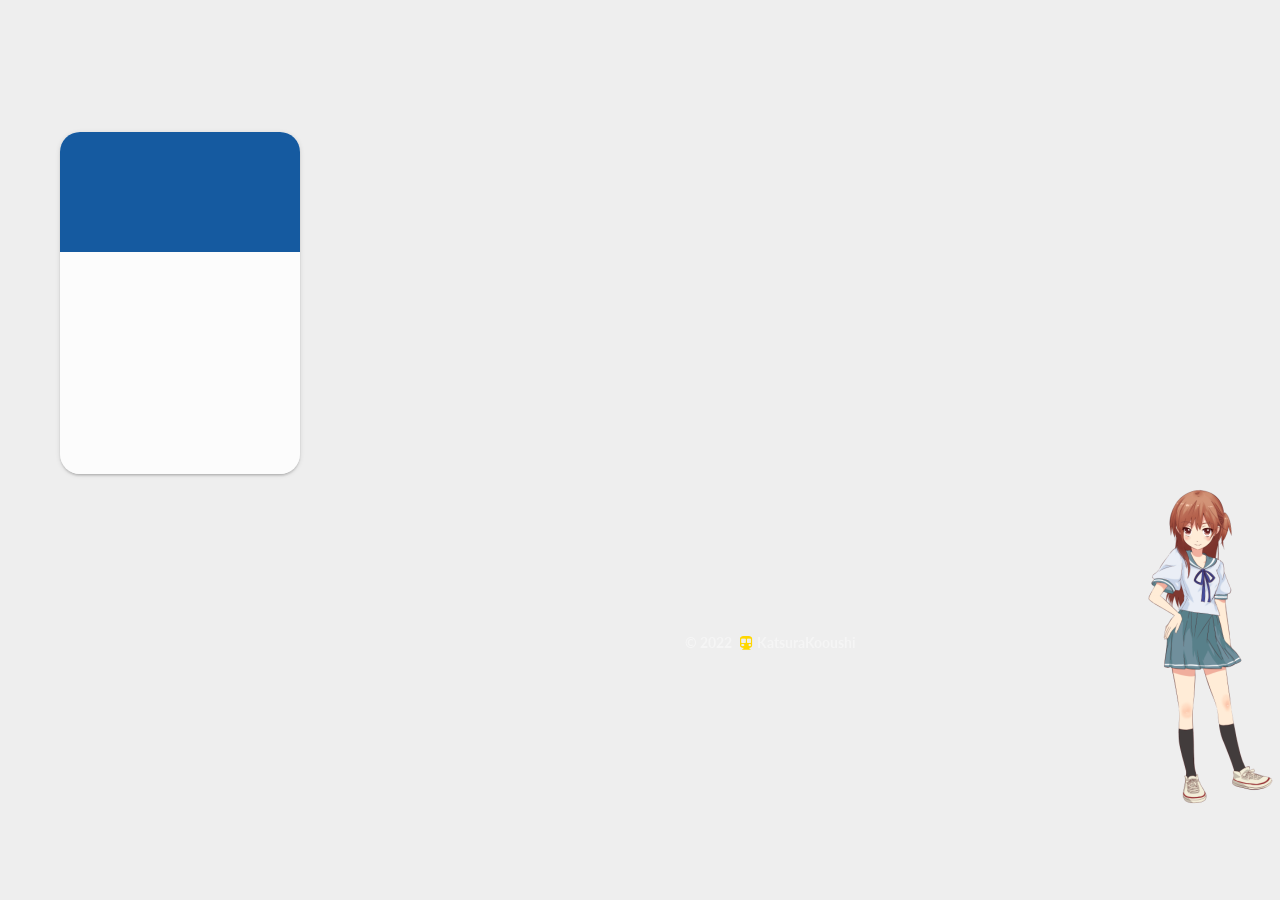
==== commit 0ca6f64d: "Site updated: 2022-10-15 12:32:30" ====
--- a/archives/index.html
+++ b/archives/index.html
@@ -16,4 +16,4 @@
       let commentClass = event.target.classList[1];
       localStorage.setItem('comments_active', commentClass);
     });
-  }</script></div><div class="toggle sidebar-toggle"><span class="toggle-line toggle-line-first"></span> <span class="toggle-line toggle-line-middle"></span> <span class="toggle-line toggle-line-last"></span></div><aside class="sidebar"><div class="sidebar-inner"><ul class="sidebar-nav motion-element"><li class="sidebar-nav-toc">文章目錄</li><li class="sidebar-nav-overview">本站概要</li></ul><div class="post-toc-wrap sidebar-panel"></div><div class="site-overview-wrap sidebar-panel"><div class="site-author motion-element" itemprop="author" itemscope itemtype="http://schema.org/Person"><img class="site-author-image" itemprop="image" alt="" src="https://s1.ax1x.com/2022/10/13/xaDW4g.png"><p class="site-author-name" itemprop="name"></p><div class="site-description" itemprop="description">八咫鳥不會二度昭告天啟</div></div><div class="site-state-wrap motion-element"><nav class="site-state"><div class="site-state-item site-state-posts"><a href="/archives/"><span class="site-state-item-count">3</span> <span class="site-state-item-name">文章</span></a></div><div class="site-state-item site-state-categories"><a href="/categories/"><span class="site-state-item-count">2</span> <span class="site-state-item-name">分類</span></a></div></nav></div></div></div></aside><div id="sidebar-dimmer"></div></div></main><footer class="footer"><div class="footer-inner"><div class="copyright">&copy; <span itemprop="copyrightYear">2022</span> <span class="with-love"><i class="fa fa-subway"></i> </span><span class="author" itemprop="copyrightHolder">KatsuraKooushi</span></div></div></footer></div><script src="/lib/anime.min.js"></script><script src="//cdn.jsdelivr.net/npm/jquery@3/dist/jquery.min.js"></script><script src="//cdn.jsdelivr.net/gh/fancyapps/fancybox@3/dist/jquery.fancybox.min.js"></script><script src="/lib/velocity/velocity.min.js"></script><script src="/lib/velocity/velocity.ui.min.js"></script><script src="/js/utils.js"></script><script src="/js/motion.js"></script><script src="/js/schemes/pisces.js"></script><script src="/js/next-boot.js"></script><script src="/js/local-search.js"></script><script src="/live2dw/assets/L2Dwidget.min.js?094cbace49a39548bed64abff5988b05"></script><script>L2Dwidget.init({pluginRootPath:"live2dw/",pluginJsPath:"assets/",tagMode:!1,model:{jsonPath:"/live2dw/assets/hibiki.model.json"},display:{position:"right",width:150,height:400,vOffset:55},mobile:{show:!1},log:!1,pluginModelPath:"assets/"})</script></body></html>+  }</script></div><div class="toggle sidebar-toggle"><span class="toggle-line toggle-line-first"></span> <span class="toggle-line toggle-line-middle"></span> <span class="toggle-line toggle-line-last"></span></div><aside class="sidebar"><div class="sidebar-inner"><ul class="sidebar-nav motion-element"><li class="sidebar-nav-toc">文章目錄</li><li class="sidebar-nav-overview">本站概要</li></ul><div class="post-toc-wrap sidebar-panel"></div><div class="site-overview-wrap sidebar-panel"><div class="site-author motion-element" itemprop="author" itemscope itemtype="http://schema.org/Person"><img class="site-author-image" itemprop="image" alt="" src="https://s1.ax1x.com/2022/10/13/xaDW4g.png"><p class="site-author-name" itemprop="name"></p><div class="site-description" itemprop="description">八咫鳥不會二度昭告天啟</div></div><div class="site-state-wrap motion-element"><nav class="site-state"><div class="site-state-item site-state-posts"><a href="/archives/"><span class="site-state-item-count">3</span> <span class="site-state-item-name">文章</span></a></div><div class="site-state-item site-state-categories"><a href="/categories/"><span class="site-state-item-count">2</span> <span class="site-state-item-name">分類</span></a></div></nav></div></div></div></aside><div id="sidebar-dimmer"></div></div></main><footer class="footer"><div class="footer-inner"><div class="copyright">&copy; <span itemprop="copyrightYear">2022</span> <span class="with-love"><i class="fa fa-subway"></i> </span><span class="author" itemprop="copyrightHolder">KatsuraKooushi</span></div></div></footer></div><script src="/lib/anime.min.js"></script><script src="//cdn.jsdelivr.net/npm/jquery@3/dist/jquery.min.js"></script><script src="//cdn.jsdelivr.net/gh/fancyapps/fancybox@3/dist/jquery.fancybox.min.js"></script><script src="/lib/velocity/velocity.min.js"></script><script src="/lib/velocity/velocity.ui.min.js"></script><script src="/js/utils.js"></script><script src="/js/motion.js"></script><script src="/js/schemes/pisces.js"></script><script src="/js/next-boot.js"></script><script src="/js/local-search.js"></script><script src="/live2dw/assets/L2Dwidget.min.js?094cbace49a39548bed64abff5988b05"></script><script>L2Dwidget.init({"pluginRootPath":"live2dw/","pluginJsPath":"assets/","tagMode":false,"model":{"jsonPath":"/live2dw/assets/hibiki.model.json"},"display":{"position":"right","width":150,"height":400,"vOffset":55},"mobile":{"show":false},"log":false,"pluginModelPath":"assets/"});</script></body></html>
--- a/css/main.css
+++ b/css/main.css
@@ -1,3 +1,3 @@
-/* build time:Sat Oct 15 2022 00:32:13 GMT+0800 (中国标准时间)*/
-:root{--body-bg-color:#eee;--content-bg-color:#fff;--card-bg-color:#f5f5f5;--text-color:#555;--blockquote-color:#666;--link-color:#555;--link-hover-color:#222;--brand-color:#fff;--brand-hover-color:#fff;--table-row-odd-bg-color:#f9f9f9;--table-row-hover-bg-color:#f5f5f5;--menu-item-bg-color:#f5f5f5;--btn-default-bg:#fff;--btn-default-color:#555;--btn-default-border-color:#555;--btn-default-hover-bg:#222;--btn-default-hover-color:#fff;--btn-default-hover-border-color:#222}html{line-height:1.15;-webkit-text-size-adjust:100%}body{margin:0}main{display:block}h1{font-size:2em;margin:.67em 0}hr{box-sizing:content-box;height:0;overflow:visible}pre{font-family:monospace,monospace;font-size:1em}a{background:0 0}abbr[title]{border-bottom:none;text-decoration:underline;text-decoration:underline dotted}b,strong{font-weight:bolder}code,kbd,samp{font-family:monospace,monospace;font-size:1em}small{font-size:80%}sub,sup{font-size:75%;line-height:0;position:relative;vertical-align:baseline}sub{bottom:-.25em}sup{top:-.5em}img{border-style:none}button,input,optgroup,select,textarea{font-family:inherit;font-size:100%;line-height:1.15;margin:0}button,input{overflow:visible}button,select{text-transform:none}[type=button],[type=reset],[type=submit],button{-webkit-appearance:button}[type=button]::-moz-focus-inner,[type=reset]::-moz-focus-inner,[type=submit]::-moz-focus-inner,button::-moz-focus-inner{border-style:none;padding:0}[type=button]:-moz-focusring,[type=reset]:-moz-focusring,[type=submit]:-moz-focusring,button:-moz-focusring{outline:1px dotted ButtonText}fieldset{padding:.35em .75em .625em}legend{box-sizing:border-box;color:inherit;display:table;max-width:100%;padding:0;white-space:normal}progress{vertical-align:baseline}textarea{overflow:auto}[type=checkbox],[type=radio]{box-sizing:border-box;padding:0}[type=number]::-webkit-inner-spin-button,[type=number]::-webkit-outer-spin-button{height:auto}[type=search]{outline-offset:-2px;-webkit-appearance:textfield}[type=search]::-webkit-search-decoration{-webkit-appearance:none}::-webkit-file-upload-button{font:inherit;-webkit-appearance:button}details{display:block}summary{display:list-item}template{display:none}[hidden]{display:none}::selection{background:#262a30;color:#eee}body,html{height:100%}body{background:var(--body-bg-color);color:var(--text-color);font-family:Lato,"PingFang SC","Microsoft YaHei",sans-serif;font-size:1em;line-height:2}@media (max-width:991px){body{padding-left:0!important;padding-right:0!important}}h1,h2,h3,h4,h5,h6{font-family:'方正小标宋_GBK',Lato,"PingFang SC","Microsoft YaHei",sans-serif;font-weight:700;line-height:1.5;margin:20px 0 15px}h1{font-size:1.45em}h2{font-size:1.275em}h3{font-size:1.1em}h4{font-size:.925em}h5{font-size:.75em}h6{font-size:.575em}p{margin:0 0 20px 0}a,span.exturl{border-bottom:1px solid #999;color:var(--link-color);outline:0;text-decoration:none;overflow-wrap:break-word;word-wrap:break-word;cursor:pointer}a:hover,span.exturl:hover{border-bottom-color:var(--link-hover-color);color:var(--link-hover-color)}iframe,img,video{display:block;margin-left:auto;margin-right:auto;max-width:100%}hr{background-image:repeating-linear-gradient(-45deg,#ddd,#ddd 4px,transparent 4px,transparent 8px);border:0;height:3px;margin:40px 0}blockquote{border-left:4px solid #ddd;color:var(--blockquote-color);margin:0;padding:0 15px}blockquote cite::before{content:'-';padding:0 5px}dt{font-weight:700}dd{margin:0;padding:0}kbd{background-color:#f5f5f5;background-image:linear-gradient(#eee,#fff,#eee);border:1px solid #ccc;border-radius:.2em;box-shadow:.1em .1em .2em rgba(0,0,0,.1);color:#555;font-family:inherit;padding:.1em .3em;white-space:nowrap}.table-container{overflow:auto}table{border-collapse:collapse;border-spacing:0;font-size:.875em;margin:0 0 20px 0;width:100%}tbody tr:nth-of-type(odd){background:var(--table-row-odd-bg-color)}tbody tr:hover{background:var(--table-row-hover-bg-color)}caption,td,th{font-weight:400;padding:8px;vertical-align:middle}td,th{border:1px solid #ccc;border-bottom:3px solid #ddd}th{font-weight:700;padding-bottom:10px}td{border-bottom-width:1px}.btn{background:var(--btn-default-bg);border:2px solid var(--btn-default-border-color);border-radius:2px;color:var(--btn-default-color);display:inline-block;font-size:.875em;line-height:2;padding:0 20px;text-decoration:none;transition-property:background-color;transition-delay:0s;transition-duration:.2s;transition-timing-function:ease-in-out}.btn:hover{background:var(--btn-default-hover-bg);border-color:var(--btn-default-hover-border-color);color:var(--btn-default-hover-color)}.btn+.btn{margin:0 0 8px 8px}.btn .fa-fw{text-align:left;width:1.285714285714286em}.toggle{line-height:0}.toggle .toggle-line{background:#fff;display:inline-block;height:2px;left:0;position:relative;top:0;transition:all .4s;vertical-align:top;width:100%}.toggle .toggle-line:not(:first-child){margin-top:3px}.toggle.toggle-arrow .toggle-line-first{left:50%;top:2px;transform:rotate(45deg);width:50%}.toggle.toggle-arrow .toggle-line-middle{left:2px;width:90%}.toggle.toggle-arrow .toggle-line-last{left:50%;top:-2px;transform:rotate(-45deg);width:50%}.toggle.toggle-close .toggle-line-first{transform:rotate(-45deg);top:5px}.toggle.toggle-close .toggle-line-middle{opacity:0}.toggle.toggle-close .toggle-line-last{transform:rotate(45deg);top:-5px}.highlight-container{position:relative}.highlight-container .copy-btn:focus,.highlight-container:hover .copy-btn{opacity:1}.copy-btn{color:#333;cursor:pointer;line-height:1.6;opacity:0;padding:2px 6px;position:absolute;transition-delay:0s;transition-duration:.2s;transition-timing-function:ease-in-out;background-color:#eee;background-image:linear-gradient(#fcfcfc,#eee);border:1px solid #d5d5d5;border-radius:3px;font-size:.85em;right:4px;top:8px}.highlight,pre{background:#2d2d2d;color:#ccc;line-height:1.6;margin:0 auto 20px}code,pre{font-family:consolas,Menlo,monospace,"PingFang SC","Microsoft YaHei"}code{background:#eee;border-radius:3px;color:#555;padding:2px 4px;overflow-wrap:break-word;word-wrap:break-word}.highlight ::selection{background:#515151}.highlight pre{border:0;margin:0;padding:10px 0}.highlight table{border:0;margin:0;width:auto}.highlight td{border:0;padding:0}.highlight figcaption{background:#1b1b1b;color:#ccc;display:flex;font-size:.875em;justify-content:space-between;line-height:1.2;padding:.5em}.highlight figcaption a{color:#ccc}.highlight figcaption a:hover{border-bottom-color:#ccc}.highlight .gutter{-moz-user-select:none;-ms-user-select:none;-webkit-user-select:none;user-select:none}.highlight .gutter pre{background:#1b1b1b;color:#999;padding-left:10px;padding-right:10px;text-align:right}.highlight .code pre{background:#2d2d2d;padding-left:10px;width:100%}.gist table{width:auto}.gist table td{border:0}pre{overflow:auto;padding:10px}pre code{background:0 0;color:#ccc;font-size:.875em;padding:0;text-shadow:none}pre .deletion{background:maroon}pre .addition{background:green}pre .meta{color:#fc6;-moz-user-select:none;-ms-user-select:none;-webkit-user-select:none;user-select:none}pre .comment{color:#999}pre .attribute,pre .css .class,pre .css .id,pre .css .pseudo,pre .html .doctype,pre .name,pre .regexp,pre .ruby .constant,pre .tag,pre .variable,pre .xml .doctype,pre .xml .pi,pre .xml .tag .title{color:#f2777a}pre .built_in,pre .builtin-name,pre .command,pre .constant,pre .literal,pre .number,pre .params,pre .preprocessor{color:#f99157}pre .css .rules .attribute,pre .formula,pre .header,pre .inheritance,pre .ruby .class .title,pre .ruby .symbol,pre .special,pre .string,pre .symbol,pre .value,pre .xml .cdata{color:#9c9}pre .css .hexcolor,pre .title{color:#6cc}pre .coffeescript .title,pre .function,pre .javascript .title,pre .perl .sub,pre .python .decorator,pre .python .title,pre .ruby .function .title,pre .ruby .title .keyword{color:#69c}pre .javascript .function,pre .keyword{color:#c9c}.blockquote-center{border-left:none;margin:40px 0;padding:0;position:relative;text-align:center}.blockquote-center .fa{display:block;opacity:.6;position:absolute;width:100%}.blockquote-center .fa-quote-left{border-top:1px solid #ccc;text-align:left;top:-20px}.blockquote-center .fa-quote-right{border-bottom:1px solid #ccc;text-align:right;bottom:-20px}.blockquote-center div,.blockquote-center p{text-align:center}.post-body .group-picture img{margin:0 auto;padding:0 3px}.group-picture-row{margin-bottom:6px;overflow:hidden}.group-picture-column{float:left;margin-bottom:10px}.post-body .label{color:#555;display:inline;padding:0 2px}.post-body .label.default{background:#f0f0f0}.post-body .label.primary{background:#efe6f7}.post-body .label.info{background:#e5f2f8}.post-body .label.success{background:#e7f4e9}.post-body .label.warning{background:#fcf6e1}.post-body .label.danger{background:#fae8eb}.post-body .tabs{margin-bottom:20px}.post-body .tabs,.tabs-comment{display:block;padding-top:10px;position:relative}.post-body .tabs ul.nav-tabs,.tabs-comment ul.nav-tabs{display:flex;flex-wrap:wrap;margin:0;margin-bottom:-1px;padding:0}@media (max-width:413px){.post-body .tabs ul.nav-tabs,.tabs-comment ul.nav-tabs{display:block;margin-bottom:5px}}.post-body .tabs ul.nav-tabs li.tab,.tabs-comment ul.nav-tabs li.tab{border-bottom:1px solid #ddd;border-left:1px solid transparent;border-right:1px solid transparent;border-top:3px solid transparent;flex-grow:1;list-style-type:none;border-radius:0}@media (max-width:413px){.post-body .tabs ul.nav-tabs li.tab,.tabs-comment ul.nav-tabs li.tab{border-bottom:1px solid transparent;border-left:3px solid transparent;border-right:1px solid transparent;border-top:1px solid transparent}}@media (max-width:413px){.post-body .tabs ul.nav-tabs li.tab,.tabs-comment ul.nav-tabs li.tab{border-radius:0}}.post-body .tabs ul.nav-tabs li.tab a,.tabs-comment ul.nav-tabs li.tab a{border-bottom:initial;display:block;line-height:1.8;outline:0;padding:.25em .75em;text-align:center;transition-delay:0s;transition-duration:.2s;transition-timing-function:ease-out}.post-body .tabs ul.nav-tabs li.tab a i,.tabs-comment ul.nav-tabs li.tab a i{width:1.285714285714286em}.post-body .tabs ul.nav-tabs li.tab.active,.tabs-comment ul.nav-tabs li.tab.active{border-bottom:1px solid transparent;border-left:1px solid #ccc;border-right:1px solid #ccc;border-top:3px solid #fc6423}@media (max-width:413px){.post-body .tabs ul.nav-tabs li.tab.active,.tabs-comment ul.nav-tabs li.tab.active{border-bottom:1px solid #ccc;border-left:3px solid #fc6423;border-right:1px solid #ccc;border-top:1px solid #ccc}}.post-body .tabs ul.nav-tabs li.tab.active a,.tabs-comment ul.nav-tabs li.tab.active a{color:var(--link-color);cursor:default}.post-body .tabs .tab-content .tab-pane,.tabs-comment .tab-content .tab-pane{border:1px solid #ccc;border-top:0;padding:20px 20px 0 20px;border-radius:0}.post-body .tabs .tab-content .tab-pane:not(.active),.tabs-comment .tab-content .tab-pane:not(.active){display:none}.post-body .tabs .tab-content .tab-pane.active,.tabs-comment .tab-content .tab-pane.active{display:block}.post-body .tabs .tab-content .tab-pane.active:nth-of-type(1),.tabs-comment .tab-content .tab-pane.active:nth-of-type(1){border-radius:0}@media (max-width:413px){.post-body .tabs .tab-content .tab-pane.active:nth-of-type(1),.tabs-comment .tab-content .tab-pane.active:nth-of-type(1){border-radius:0}}.post-body .note{border-radius:3px;margin-bottom:20px;padding:1em;position:relative;border:1px solid #eee;border-left-width:5px}.post-body .note h2,.post-body .note h3,.post-body .note h4,.post-body .note h5,.post-body .note h6{margin-top:0;border-bottom:initial;margin-bottom:0;padding-top:0}.post-body .note blockquote:first-child,.post-body .note img:first-child,.post-body .note ol:first-child,.post-body .note p:first-child,.post-body .note pre:first-child,.post-body .note table:first-child,.post-body .note ul:first-child{margin-top:0}.post-body .note blockquote:last-child,.post-body .note img:last-child,.post-body .note ol:last-child,.post-body .note p:last-child,.post-body .note pre:last-child,.post-body .note table:last-child,.post-body .note ul:last-child{margin-bottom:0}.post-body .note.default{border-left-color:#777}.post-body .note.default h2,.post-body .note.default h3,.post-body .note.default h4,.post-body .note.default h5,.post-body .note.default h6{color:#777}.post-body .note.primary{border-left-color:#6f42c1}.post-body .note.primary h2,.post-body .note.primary h3,.post-body .note.primary h4,.post-body .note.primary h5,.post-body .note.primary h6{color:#6f42c1}.post-body .note.info{border-left-color:#428bca}.post-body .note.info h2,.post-body .note.info h3,.post-body .note.info h4,.post-body .note.info h5,.post-body .note.info h6{color:#428bca}.post-body .note.success{border-left-color:#5cb85c}.post-body .note.success h2,.post-body .note.success h3,.post-body .note.success h4,.post-body .note.success h5,.post-body .note.success h6{color:#5cb85c}.post-body .note.warning{border-left-color:#f0ad4e}.post-body .note.warning h2,.post-body .note.warning h3,.post-body .note.warning h4,.post-body .note.warning h5,.post-body .note.warning h6{color:#f0ad4e}.post-body .note.danger{border-left-color:#d9534f}.post-body .note.danger h2,.post-body .note.danger h3,.post-body .note.danger h4,.post-body .note.danger h5,.post-body .note.danger h6{color:#d9534f}.pagination .next,.pagination .page-number,.pagination .prev,.pagination .space{display:inline-block;margin:0 10px;padding:0 11px;position:relative;top:-1px}@media (max-width:767px){.pagination .next,.pagination .page-number,.pagination .prev,.pagination .space{margin:0 5px}}.pagination{border-top:1px solid #eee;margin:120px 0 0;text-align:center}.pagination .next,.pagination .page-number,.pagination .prev{border-bottom:0;border-top:1px solid #eee;transition-property:border-color;transition-delay:0s;transition-duration:.2s;transition-timing-function:ease-in-out}.pagination .next:hover,.pagination .page-number:hover,.pagination .prev:hover{border-top-color:#222}.pagination .space{margin:0;padding:0}.pagination .prev{margin-left:0}.pagination .next{margin-right:0}.pagination .page-number.current{background:#ccc;border-top-color:#ccc;color:#fff}@media (max-width:767px){.pagination{border-top:none}.pagination .next,.pagination .page-number,.pagination .prev{border-bottom:1px solid #eee;border-top:0;margin-bottom:10px;padding:0 10px}.pagination .next:hover,.pagination .page-number:hover,.pagination .prev:hover{border-bottom-color:#222}}.comments{margin-top:60px;overflow:hidden}.comment-button-group{display:flex;flex-wrap:wrap-reverse;justify-content:center;margin:1em 0}.comment-button-group .comment-button{margin:.1em .2em}.comment-button-group .comment-button.active{background:var(--btn-default-hover-bg);border-color:var(--btn-default-hover-border-color);color:var(--btn-default-hover-color)}.comment-position{display:none}.comment-position.active{display:block}.tabs-comment{background:var(--content-bg-color);margin-top:4em;padding-top:0}.tabs-comment .comments{border:0;box-shadow:none;margin-top:0;padding-top:0}.container{min-height:100%;position:relative}.main-inner{margin:0 auto;width:calc(100% - 20px)}@media (min-width:1200px){.main-inner{width:1160px}}@media (min-width:1600px){.main-inner{width:73%}}@media (max-width:767px){.content-wrap{padding:0 20px}}.header{background:0 0}.header-inner{margin:0 auto;width:calc(100% - 20px)}@media (min-width:1200px){.header-inner{width:1160px}}@media (min-width:1600px){.header-inner{width:73%}}.site-brand-container{display:flex;flex-shrink:0;padding:0 10px}.headband{background:url(https://s1.ax1x.com/2022/10/14/xw8F6U.png) no-repeat center center;height:131px}.site-meta{flex-grow:1;text-align:center}@media (max-width:767px){.site-meta{text-align:center}}.brand{border-bottom:none;color:var(--brand-color);display:inline-block;line-height:1.375em;padding:0 40px;position:relative}.brand:hover{color:var(--brand-hover-color)}.site-title{font-family:Lato,"PingFang SC","Microsoft YaHei",sans-serif;font-size:1.375em;font-weight:400;margin:0}.site-subtitle{color:#ddd;font-size:.85em;margin:10px 0}.use-motion .brand{opacity:0}.use-motion .custom-logo-image,.use-motion .site-subtitle,.use-motion .site-title{opacity:0;position:relative;top:-10px}.site-nav-right,.site-nav-toggle{display:none}@media (max-width:767px){.site-nav-right,.site-nav-toggle{display:flex;flex-direction:column;justify-content:center}}.site-nav-right .toggle,.site-nav-toggle .toggle{color:var(--text-color);padding:10px;width:22px}.site-nav-right .toggle .toggle-line,.site-nav-toggle .toggle .toggle-line{background:var(--text-color);border-radius:1px}.site-nav{display:block}@media (max-width:767px){.site-nav{clear:both;display:none}}.site-nav.site-nav-on{display:block}.menu{margin-top:20px;padding-left:0;text-align:center}.menu-item{display:inline-block;list-style:none;margin:0 10px}@media (max-width:767px){.menu-item{display:block;margin-top:10px}.menu-item.menu-item-search{display:none}}.menu-item a,.menu-item span.exturl{border-bottom:0;display:block;font-size:.85em;transition-property:border-color;transition-delay:0s;transition-duration:.2s;transition-timing-function:ease-in-out}@media (hover:none){.menu-item a:hover,.menu-item span.exturl:hover{border-bottom-color:transparent!important}}.menu-item .fa,.menu-item .fab,.menu-item .far,.menu-item .fas{margin-right:8px}.menu-item .badge{display:inline-block;font-weight:700;line-height:1;margin-left:.35em;margin-top:.35em;text-align:center;white-space:nowrap}@media (max-width:767px){.menu-item .badge{float:right;margin-left:0}}.menu .menu-item a:hover,.menu .menu-item span.exturl:hover,.menu-item-active a{background:var(--menu-item-bg-color)}.use-motion .menu-item{opacity:0}.sidebar{background:#222;bottom:0;box-shadow:inset 0 2px 6px #000;position:fixed;top:0}@media (max-width:991px){.sidebar{display:none}}.sidebar-inner{color:#999;padding:18px 10px;text-align:center}.cc-license{margin-top:10px;text-align:center}.cc-license .cc-opacity{border-bottom:none;opacity:.7}.cc-license .cc-opacity:hover{opacity:.9}.cc-license img{display:inline-block}.site-author-image{border:1px solid #eee;display:block;margin:0 auto;max-width:120px;padding:2px;border-radius:50%}.site-author-name{color:var(--text-color);font-weight:600;margin:0;text-align:center}.site-description{color:#999;font-size:.85em;margin-top:0;text-align:center}.links-of-author{margin-top:15px}.links-of-author a,.links-of-author span.exturl{border-bottom-color:#555;display:inline-block;font-size:.85em;margin-bottom:10px;margin-right:10px;vertical-align:middle}.links-of-author a::before,.links-of-author span.exturl::before{background:#8c4e39;border-radius:50%;content:' ';display:inline-block;height:4px;margin-right:3px;vertical-align:middle;width:4px}.sidebar-button{margin-top:15px}.sidebar-button a{border:1px solid #fc6423;border-radius:4px;color:#fc6423;display:inline-block;padding:0 15px}.sidebar-button a .fa,.sidebar-button a .fab,.sidebar-button a .far,.sidebar-button a .fas{margin-right:5px}.sidebar-button a:hover{background:#fc6423;border:1px solid #fc6423;color:#fff}.sidebar-button a:hover .fa,.sidebar-button a:hover .fab,.sidebar-button a:hover .far,.sidebar-button a:hover .fas{color:#fff}.links-of-blogroll{font-size:.85em;margin-top:10px}.links-of-blogroll-title{font-size:.875em;font-weight:600;margin-top:0}.links-of-blogroll-list{list-style:none;margin:0;padding:0}#sidebar-dimmer{display:none}@media (max-width:767px){#sidebar-dimmer{background:#000;display:block;height:100%;left:100%;opacity:0;position:fixed;top:0;width:100%;z-index:1100}.sidebar-active+#sidebar-dimmer{opacity:.7;transform:translateX(-100%);transition:opacity .5s}}.sidebar-nav{margin:0;padding-bottom:20px;padding-left:0}.sidebar-nav li{border-bottom:1px solid transparent;color:var(--text-color);cursor:pointer;display:inline-block;font-size:.875em}.sidebar-nav li.sidebar-nav-overview{margin-left:10px}.sidebar-nav li:hover{color:#fc6423}.sidebar-nav .sidebar-nav-active{border-bottom-color:#fc6423;color:#fc6423}.sidebar-nav .sidebar-nav-active:hover{color:#fc6423}.sidebar-panel{display:none;overflow-x:hidden;overflow-y:auto}.sidebar-panel-active{display:block}.sidebar-toggle{background:#222;bottom:45px;cursor:pointer;height:14px;left:30px;padding:5px;position:fixed;width:14px;z-index:1300}@media (max-width:991px){.sidebar-toggle{left:20px;opacity:.8;display:none}}.sidebar-toggle:hover .toggle-line{background:#fc6423}.post-toc{font-size:.875em}.post-toc ol{list-style:none;margin:0;padding:0 2px 5px 10px;text-align:left}.post-toc ol>ol{padding-left:0}.post-toc ol a{transition-property:all;transition-delay:0s;transition-duration:.2s;transition-timing-function:ease-in-out}.post-toc .nav-item{line-height:1.8;overflow:hidden;text-overflow:ellipsis;white-space:nowrap}.post-toc .nav .nav-child{display:none}.post-toc .nav .active>.nav-child{display:block}.post-toc .nav .active-current>.nav-child{display:block}.post-toc .nav .active-current>.nav-child>.nav-item{display:block}.post-toc .nav .active>a{border-bottom-color:#fc6423;color:#fc6423}.post-toc .nav .active-current>a{color:#fc6423}.post-toc .nav .active-current>a:hover{color:#fc6423}.site-state{display:flex;justify-content:center;line-height:1.4;margin-top:10px;overflow:hidden;text-align:center;white-space:nowrap}.site-state-item{padding:0 15px}.site-state-item:not(:first-child){border-left:1px solid #eee}.site-state-item a{border-bottom:none}.site-state-item-count{display:block;font-size:1em;font-weight:600;text-align:center}.site-state-item-name{color:#999;font-size:.85em}.footer{color:#f5f5f5;font-size:.875em;padding:20px 0;font-weight:700}.footer.footer-fixed{bottom:0;left:0;position:absolute;right:0}.footer-inner{box-sizing:border-box;margin:0 auto;text-align:center;width:calc(100% - 20px)}@media (min-width:1200px){.footer-inner{width:1160px}}@media (min-width:1600px){.footer-inner{width:73%}}.languages{display:inline-block;font-size:1.125em;position:relative}.languages .lang-select-label span{margin:0 .5em}.languages .lang-select{height:100%;left:0;opacity:0;position:absolute;top:0;width:100%}.with-love{color:gold;display:inline-block;margin:0 5px}.powered-by,.theme-info{display:inline-block}@-moz-keyframes iconAnimate{0%,100%{transform:scale(1)}10%,30%{transform:scale(.9)}20%,40%,60%,80%{transform:scale(1.1)}50%,70%{transform:scale(1.1)}}@-webkit-keyframes iconAnimate{0%,100%{transform:scale(1)}10%,30%{transform:scale(.9)}20%,40%,60%,80%{transform:scale(1.1)}50%,70%{transform:scale(1.1)}}@-o-keyframes iconAnimate{0%,100%{transform:scale(1)}10%,30%{transform:scale(.9)}20%,40%,60%,80%{transform:scale(1.1)}50%,70%{transform:scale(1.1)}}@keyframes iconAnimate{0%,100%{transform:scale(1)}10%,30%{transform:scale(.9)}20%,40%,60%,80%{transform:scale(1.1)}50%,70%{transform:scale(1.1)}}.back-to-top{font-size:12px;text-align:center;transition-delay:0s;transition-duration:.2s;transition-timing-function:ease-in-out}.back-to-top{background:#222;bottom:-100px;box-sizing:border-box;color:#fff;cursor:pointer;left:30px;opacity:.6;padding:0 6px;position:fixed;transition-property:bottom;z-index:1300;width:initial}.back-to-top:hover{color:#fc6423}.back-to-top.back-to-top-on{bottom:30px}@media (max-width:991px){.back-to-top{left:20px;opacity:.8}}.post-body{font-family:STFangSong,Lato,"PingFang SC","Microsoft YaHei",sans-serif;overflow-wrap:break-word;word-wrap:break-word}@media (min-width:1200px){.post-body{font-size:1.125em}}.post-body .exturl .fa{font-size:.875em;margin-left:4px}.post-body .figure .caption,.post-body .image-caption{color:#999;font-size:.875em;font-weight:700;line-height:1;margin:-20px auto 15px;text-align:center}.post-sticky-flag{display:inline-block;transform:rotate(30deg)}.post-button{margin-top:40px;text-align:center}.use-motion .comments,.use-motion .pagination,.use-motion .post-block{opacity:0}.use-motion .post-header{opacity:0}.use-motion .post-body{opacity:0}.use-motion .collection-header{opacity:0}.posts-collapse{margin-left:35px;position:relative}@media (max-width:767px){.posts-collapse{margin-left:0;margin-right:0}}.posts-collapse .collection-title{font-size:1.125em;position:relative}.posts-collapse .collection-title::before{background:#999;border:1px solid #fff;border-radius:50%;content:' ';height:10px;left:0;margin-left:-6px;margin-top:-4px;position:absolute;top:50%;width:10px}.posts-collapse .collection-year{font-size:1.5em;font-weight:700;margin:60px 0;position:relative}.posts-collapse .collection-year::before{background:#bbb;border-radius:50%;content:' ';height:8px;left:0;margin-left:-4px;margin-top:-4px;position:absolute;top:50%;width:8px}.posts-collapse .collection-header{display:block;margin:0 0 0 20px}.posts-collapse .collection-header small{color:#bbb;margin-left:5px}.posts-collapse .post-header{border-bottom:1px dashed #ccc;margin:30px 0;padding-left:15px;position:relative;transition-property:border;transition-delay:0s;transition-duration:.2s;transition-timing-function:ease-in-out}.posts-collapse .post-header::before{background:#bbb;border:1px solid #fff;border-radius:50%;content:' ';height:6px;left:0;margin-left:-4px;position:absolute;top:.8em;transition-property:background;width:6px;transition-delay:0s;transition-duration:.2s;transition-timing-function:ease-in-out}.posts-collapse .post-header:hover{border-bottom-color:#666}.posts-collapse .post-header:hover::before{background:#222}.posts-collapse .post-meta{display:inline;font-size:.8em;margin-right:10px}.posts-collapse .post-title{display:inline}.posts-collapse .post-title a,.posts-collapse .post-title span.exturl{border-bottom:none;color:var(--link-color)}.posts-collapse .post-title .fa-external-link-alt{font-size:.875em;margin-left:5px}.posts-collapse::before{background:#f5f5f5;content:' ';height:100%;left:0;margin-left:-2px;position:absolute;top:1.25em;width:4px}.post-eof{background:#ccc;height:1px;margin:80px auto 60px;text-align:center;width:8%}.post-block:last-of-type .post-eof{display:none}.content{padding-top:40px}@media (min-width:992px){.post-body{text-align:justify}}@media (max-width:991px){.post-body{text-align:justify}}.post-body h1,.post-body h2,.post-body h3,.post-body h4,.post-body h5,.post-body h6{padding-top:10px}.post-body h1 .header-anchor,.post-body h2 .header-anchor,.post-body h3 .header-anchor,.post-body h4 .header-anchor,.post-body h5 .header-anchor,.post-body h6 .header-anchor{border-bottom-style:none;color:#ccc;float:right;margin-left:10px;visibility:hidden}.post-body h1 .header-anchor:hover,.post-body h2 .header-anchor:hover,.post-body h3 .header-anchor:hover,.post-body h4 .header-anchor:hover,.post-body h5 .header-anchor:hover,.post-body h6 .header-anchor:hover{color:inherit}.post-body h1:hover .header-anchor,.post-body h2:hover .header-anchor,.post-body h3:hover .header-anchor,.post-body h4:hover .header-anchor,.post-body h5:hover .header-anchor,.post-body h6:hover .header-anchor{visibility:visible}.post-body iframe,.post-body img,.post-body video{margin-bottom:20px}.post-body .video-container{height:0;margin-bottom:20px;overflow:hidden;padding-top:75%;position:relative;width:100%}.post-body .video-container embed,.post-body .video-container iframe,.post-body .video-container object{height:100%;left:0;margin:0;position:absolute;top:0;width:100%}.post-gallery{align-items:center;display:grid;grid-gap:10px;grid-template-columns:1fr 1fr 1fr;margin-bottom:20px}@media (max-width:767px){.post-gallery{grid-template-columns:1fr 1fr}}.post-gallery a{border:0}.post-gallery img{margin:0}.posts-expand .post-header{font-size:1.125em}.posts-expand .post-title{font-size:1.5em;font-weight:400;margin:initial;text-align:center;overflow-wrap:break-word;word-wrap:break-word}.posts-expand .post-title-link{border-bottom:none;color:var(--link-color);display:inline-block;position:relative;vertical-align:top}.posts-expand .post-title-link::before{background:var(--link-color);bottom:0;content:'';height:2px;left:0;position:absolute;transform:scaleX(0);visibility:hidden;width:100%;transition-delay:0s;transition-duration:.2s;transition-timing-function:ease-in-out}.posts-expand .post-title-link:hover::before{transform:scaleX(1);visibility:visible}.posts-expand .post-title-link .fa-external-link-alt{font-size:.875em;margin-left:5px}.posts-expand .post-meta{color:#999;font-family:STFangSong,Lato,"PingFang SC","Microsoft YaHei",sans-serif;font-size:.8em;margin:3px 0 60px 0;text-align:center}.posts-expand .post-meta .post-description{font-size:.875em;margin-top:2px}.posts-expand .post-meta time{border-bottom:1px dashed #999;cursor:pointer}.post-meta .post-meta-item+.post-meta-item::before{content:'|';margin:0 .5em}.post-meta-divider{margin:0 .5em}.post-meta-item-icon{margin-right:3px}@media (max-width:991px){.post-meta-item-icon{display:inline-block}}.post-meta-item-text{display:none}@media (max-width:991px){.post-meta-item-text{display:none}}.post-nav{border-top:1px solid #eee;display:flex;justify-content:space-between;margin-top:15px;padding:10px 5px 0}.post-nav-item{flex:1}.post-nav-item a{border-bottom:none;display:block;font-size:.875em;line-height:1.6;position:relative}.post-nav-item a:active{top:2px}.post-nav-item .fa{font-size:.8em}.post-nav-item:first-child{margin-right:15px}.post-nav-item:first-child .fa{margin-right:5px}.post-nav-item:last-child{margin-left:15px;text-align:right}.post-nav-item:last-child .fa{margin-left:5px}.rtl.post-body a,.rtl.post-body h1,.rtl.post-body h2,.rtl.post-body h3,.rtl.post-body h4,.rtl.post-body h5,.rtl.post-body h6,.rtl.post-body li,.rtl.post-body ol,.rtl.post-body p,.rtl.post-body ul{direction:rtl;font-family:UKIJ Ekran}.rtl.post-title{font-family:UKIJ Ekran}.post-tags{margin-top:40px;text-align:center}.post-tags a{display:inline-block;font-size:.85em}.post-tags a:not(:last-child){margin-right:10px}.post-widgets{border-top:1px solid #eee;margin-top:15px;text-align:center}.wp_rating{height:20px;line-height:20px;margin-top:10px;padding-top:6px;text-align:center}.social-like{display:flex;font-size:.875em;justify-content:center;text-align:center}.reward-container{margin:20px auto;padding:10px 0;text-align:center;width:90%}.reward-container button{background:0 0;border:1px solid #fc6423;border-radius:0;color:#fc6423;cursor:pointer;line-height:2;outline:0;padding:0 15px;vertical-align:text-top}.reward-container button:hover{background:#fc6423;border:1px solid transparent;color:#fa9366}#qr{padding-top:20px}#qr a{border:0}#qr img{display:inline-block;margin:.8em 2em 0 2em;max-width:100%;width:180px}#qr p{text-align:center}.category-all-page .category-all-title{text-align:center}.category-all-page .category-all{margin-top:20px}.category-all-page .category-list{list-style:none;margin:0;padding:0}.category-all-page .category-list-item{margin:5px 10px}.category-all-page .category-list-count{color:#bbb}.category-all-page .category-list-count::before{content:' (';display:inline}.category-all-page .category-list-count::after{content:') ';display:inline}.category-all-page .category-list-child{padding-left:10px}.event-list{padding:0}.event-list hr{background:#222;margin:20px 0 45px 0}.event-list hr::after{background:#222;color:#fff;content:'NOW';display:inline-block;font-weight:700;padding:0 5px;text-align:right}.event-list .event{background:#222;margin:20px 0;min-height:40px;padding:15px 0 15px 10px}.event-list .event .event-summary{color:#fff;margin:0;padding-bottom:3px}.event-list .event .event-summary::before{animation:dot-flash 1s alternate infinite ease-in-out;color:#fff;content:'\f111';display:inline-block;font-size:10px;margin-right:25px;vertical-align:middle;font-family:'Font Awesome 5 Free';font-weight:900}.event-list .event .event-relative-time{color:#bbb;display:inline-block;font-size:12px;font-weight:400;padding-left:12px}.event-list .event .event-details{color:#fff;display:block;line-height:18px;margin-left:56px;padding-bottom:6px;padding-top:3px;text-indent:-24px}.event-list .event .event-details::before{color:#fff;display:inline-block;margin-right:9px;text-align:center;text-indent:0;width:14px;font-family:'Font Awesome 5 Free';font-weight:900}.event-list .event .event-details.event-location::before{content:'\f041'}.event-list .event .event-details.event-duration::before{content:'\f017'}.event-list .event-past{background:#f5f5f5}.event-list .event-past .event-details,.event-list .event-past .event-summary{color:#bbb;opacity:.9}.event-list .event-past .event-details::before,.event-list .event-past .event-summary::before{animation:none;color:#bbb}@-moz-keyframes dot-flash{from{opacity:1;transform:scale(1)}to{opacity:0;transform:scale(.8)}}@-webkit-keyframes dot-flash{from{opacity:1;transform:scale(1)}to{opacity:0;transform:scale(.8)}}@-o-keyframes dot-flash{from{opacity:1;transform:scale(1)}to{opacity:0;transform:scale(.8)}}@keyframes dot-flash{from{opacity:1;transform:scale(1)}to{opacity:0;transform:scale(.8)}}ul.breadcrumb{font-size:.8em;list-style:none;margin:1em 0;padding:0 2em;text-align:center}ul.breadcrumb li{display:inline}ul.breadcrumb li+li::before{content:'/\00a0';font-weight:400;padding:.5em}ul.breadcrumb li+li:last-child{font-weight:700}.tag-cloud{text-align:center}.tag-cloud a{display:inline-block;margin:10px}.tag-cloud a:hover{color:var(--link-hover-color)!important}.search-pop-overlay{background:rgba(0,0,0,0);height:100%;left:0;position:fixed;top:0;transition:visibility 0s linear .2s,background .2s;visibility:hidden;width:100%;z-index:1400}.search-pop-overlay.search-active{background:rgba(0,0,0,.3);transition:background .2s;visibility:visible}.search-popup{background:var(--card-bg-color);border-radius:5px;height:80%;left:calc(50% - 350px);position:fixed;top:10%;transform:scale(0);transition:transform .2s;width:700px;z-index:1500}.search-active .search-popup{transform:scale(1)}@media (max-width:767px){.search-popup{border-radius:0;height:100%;left:0;margin:0;top:0;width:100%}}.search-popup .popup-btn-close,.search-popup .search-icon{color:#999;font-size:18px;padding:0 10px}.search-popup .popup-btn-close{cursor:pointer}.search-popup .popup-btn-close:hover .fa{color:#222}.search-popup .search-header{background:#eee;border-top-left-radius:5px;border-top-right-radius:5px;display:flex;padding:5px}.search-popup input.search-input{background:0 0;border:0;outline:0;width:100%}.search-popup input.search-input::-webkit-search-cancel-button{display:none}.search-popup .search-input-container{flex-grow:1;padding:2px}.search-popup ul.search-result-list{margin:0 5px;padding:0;width:100%}.search-popup p.search-result{border-bottom:1px dashed #ccc;padding:5px 0}.search-popup a.search-result-title{font-weight:700}.search-popup .search-keyword{border-bottom:1px dashed #ff2a2a;color:#ff2a2a;font-weight:700}.search-popup #search-result{display:flex;height:calc(100% - 55px);overflow:auto;padding:5px 25px}.search-popup #no-result{color:#ccc;margin:auto}.header{margin:0 auto;position:relative;width:calc(100% - 20px)}@media (min-width:1200px){.header{width:1160px}}@media (min-width:1600px){.header{width:73%}}@media (max-width:991px){.header{width:auto}}.header-inner{background:var(--content-bg-color);border-radius:20px 20px 20px 20px;box-shadow:0 2px 2px 0 rgba(0,0,0,.12),0 3px 1px -2px rgba(0,0,0,.06),0 1px 5px 0 rgba(0,0,0,.12);overflow:hidden;padding:0;position:absolute;top:1px;width:240px}@media (min-width:1200px){.header-inner{width:240px}}@media (max-width:991px){.header-inner{border-radius:initial;position:relative;width:auto}}.main-inner{align-items:flex-start;display:flex;justify-content:space-between;flex-direction:row-reverse}@media (max-width:991px){.main-inner{width:auto}}.content-wrap{background:var(--content-bg-color);border-radius:20px 20px 20px 20px;box-shadow:0 2px 2px 0 rgba(0,0,0,.12),0 3px 1px -2px rgba(0,0,0,.06),0 1px 5px 0 rgba(0,0,0,.12);box-sizing:border-box;padding:40px;width:calc(100% - 252px)}@media (max-width:991px){.content-wrap{border-radius:initial;padding:20px;width:100%}}.footer-inner{padding-left:260px}.back-to-top{left:auto;right:30px}@media (max-width:991px){.back-to-top{right:20px}}@media (max-width:991px){.footer-inner{padding-left:0;padding-right:0;width:auto}}.site-brand-container{background:#222}@media (max-width:991px){.site-brand-container{box-shadow:0 0 16px rgba(0,0,0,.5)}}.site-meta{padding:20px 0}.brand{padding:0}.site-subtitle{margin:10px 10px 0}.custom-logo-image{margin-top:20px}@media (max-width:991px){.custom-logo-image{display:none}}@media (min-width:768px) and (max-width:991px){.site-nav-right,.site-nav-toggle{display:flex;flex-direction:column;justify-content:center}}.site-nav-right .toggle,.site-nav-toggle .toggle{color:#fff}.site-nav-right .toggle .toggle-line,.site-nav-toggle .toggle .toggle-line{background:#fff}@media (min-width:768px) and (max-width:991px){.site-nav{display:none}}.menu .menu-item{display:block;margin:0}.menu .menu-item a,.menu .menu-item span.exturl{padding:5px 20px;position:relative;text-align:left;transition-property:background-color}@media (max-width:991px){.menu .menu-item.menu-item-search{display:none}}.menu .menu-item .badge{background:#ccc;border-radius:10px;color:#fff;float:right;padding:2px 5px;text-shadow:1px 1px 0 rgba(0,0,0,.1);vertical-align:middle}.main-menu .menu-item-active a::after{background:#bbb;border-radius:50%;content:' ';height:6px;margin-top:-3px;position:absolute;right:15px;top:50%;width:6px}.sub-menu{background:var(--content-bg-color);border-bottom:1px solid #ccc;margin:0;padding:6px 0}.sub-menu .menu-item{display:inline-block}.sub-menu .menu-item a,.sub-menu .menu-item span.exturl{background:0 0;margin:5px 10px;padding:initial}.sub-menu .menu-item a:hover,.sub-menu .menu-item span.exturl:hover{background:0 0;color:#fc6423}.sub-menu .menu-item-active a{border-bottom-color:#fc6423;color:#fc6423}.sub-menu .menu-item-active a:hover{border-bottom-color:#fc6423}.sidebar{background:var(--body-bg-color);box-shadow:none;margin-top:100%;position:static;width:240px}@media (max-width:991px){.sidebar{display:none}}.sidebar-toggle{display:none}.sidebar-inner{background:var(--content-bg-color);border-radius:20px;box-shadow:0 2px 2px 0 rgba(0,0,0,.12),0 3px 1px -2px rgba(0,0,0,.06),0 1px 5px 0 rgba(0,0,0,.12),0 -1px .5px 0 rgba(0,0,0,.09);box-sizing:border-box;color:var(--text-color);width:240px;opacity:0}.sidebar-inner.affix{position:fixed;top:12px}.sidebar-inner.affix-bottom{position:absolute}.site-state-item{padding:0 10px}.sidebar-button{border-bottom:1px dotted #ccc;border-top:1px dotted #ccc;margin-top:10px;text-align:center}.sidebar-button a{border:0;color:#fc6423;display:block}.sidebar-button a:hover{background:0 0;border:0;color:#e34603}.sidebar-button a:hover .fa,.sidebar-button a:hover .fab,.sidebar-button a:hover .far,.sidebar-button a:hover .fas{color:#e34603}.links-of-author{display:flex;flex-wrap:wrap;margin-top:10px;justify-content:center}.links-of-author-item{margin:5px 0 0;width:50%}.links-of-author-item a,.links-of-author-item span.exturl{box-sizing:border-box;display:inline-block;margin-bottom:0;margin-right:0;max-width:216px;overflow:hidden;padding:0 5px;text-overflow:ellipsis;white-space:nowrap}.links-of-author-item a,.links-of-author-item span.exturl{border-bottom:none;display:block;text-decoration:none}.links-of-author-item a::before,.links-of-author-item span.exturl::before{display:none}.links-of-author-item a:hover,.links-of-author-item span.exturl:hover{background:var(--body-bg-color);border-radius:4px}.links-of-author-item .fa,.links-of-author-item .fab,.links-of-author-item .far,.links-of-author-item .fas{margin-right:2px}.links-of-blogroll-item{padding:0}.content-wrap{background:initial;box-shadow:initial;padding:initial}.post-block{background:var(--content-bg-color);border-radius:20px 20px 20px 20px;box-shadow:0 2px 2px 0 rgba(0,0,0,.12),0 3px 1px -2px rgba(0,0,0,.06),0 1px 5px 0 rgba(0,0,0,.12);padding:40px}.post-block+.post-block{border-radius:20px;box-shadow:0 2px 2px 0 rgba(0,0,0,.12),0 3px 1px -2px rgba(0,0,0,.06),0 1px 5px 0 rgba(0,0,0,.12),0 -1px .5px 0 rgba(0,0,0,.09);margin-top:12px}.comments{background:var(--content-bg-color);border-radius:20px;box-shadow:0 2px 2px 0 rgba(0,0,0,.12),0 3px 1px -2px rgba(0,0,0,.06),0 1px 5px 0 rgba(0,0,0,.12),0 -1px .5px 0 rgba(0,0,0,.09);margin-top:12px;padding:40px}.tabs-comment{margin-top:1em}.content{padding-top:5px}.post-eof{display:none}.pagination{background:var(--content-bg-color);border-radius:20px;border-top:initial;box-shadow:0 2px 2px 0 rgba(0,0,0,.12),0 3px 1px -2px rgba(0,0,0,.06),0 1px 5px 0 rgba(0,0,0,.12),0 -1px .5px 0 rgba(0,0,0,.09);margin:12px 0 0;padding:10px 0 10px}.pagination .next,.pagination .page-number,.pagination .prev{margin-bottom:initial;top:initial}.main{padding-bottom:initial}.footer{bottom:auto}.sub-menu{border-bottom:initial;box-shadow:0 2px 2px 0 rgba(0,0,0,.12),0 3px 1px -2px rgba(0,0,0,.06),0 1px 5px 0 rgba(0,0,0,.12)}.sub-menu+.content .post-block{box-shadow:0 2px 2px 0 rgba(0,0,0,.12),0 3px 1px -2px rgba(0,0,0,.06),0 1px 5px 0 rgba(0,0,0,.12),0 -1px .5px 0 rgba(0,0,0,.09);margin-top:12px}@media (min-width:768px) and (max-width:991px){.sub-menu+.content .post-block{margin-top:10px}}@media (max-width:767px){.sub-menu+.content .post-block{margin-top:8px}}.post-body h1,.post-body h2{border-bottom:1px solid #eee}.post-body h3{border-bottom:1px dotted #eee}@media (min-width:768px) and (max-width:991px){.content-wrap{padding:10px}.posts-expand .post-button{margin-top:20px}.post-block{border-radius:20px;box-shadow:0 2px 2px 0 rgba(0,0,0,.12),0 3px 1px -2px rgba(0,0,0,.06),0 1px 5px 0 rgba(0,0,0,.12),0 -1px .5px 0 rgba(0,0,0,.09);padding:20px}.post-block+.post-block{margin-top:10px}.comments{margin-top:10px;padding:10px 20px}.pagination{margin:10px 0 0}}@media (max-width:767px){.content-wrap{padding:8px}.posts-expand .post-button{margin:12px 0}.post-block{border-radius:20px;box-shadow:0 2px 2px 0 rgba(0,0,0,.12),0 3px 1px -2px rgba(0,0,0,.06),0 1px 5px 0 rgba(0,0,0,.12),0 -1px .5px 0 rgba(0,0,0,.09);min-height:auto;padding:12px}.post-block+.post-block{margin-top:8px}.comments{margin-top:8px;padding:10px 12px}.pagination{margin:8px 0 0}}body{background-image:url(https://s1.ax1x.com/2022/10/13/xaDm7T.png);background-repeat:no-repeat;background-attachment:fixed;background-position:40% 50%;color:var(--text-color);background-size:cover;-webkit-background-size:cover;-o-background-size:cover;-moz-background-size:cover;-ms-background-size:cover}@media (max-width:600px){body{background-image:url(https://s1.ax1x.com/2022/10/13/xaDm7T.png);background-repeat:no-repeat;background-attachment:fixed;background-position:40% 50%;color:var(--text-color);background-size:cover}}.sidebar{background-color:transparent;opacity:.8}.header-inner{background:rgba(255,255,255,.8)}.post-block{background:rgba(255,255,255,.8) none repeat scroll!important}.post{margin-top:10px;margin-bottom:60px;padding:25px;-webkit-box-shadow:0 0 5px rgba(202,203,203,.5);-moz-box-shadow:0 0 5px rgba(202,203,204,.5)}.site-title{font-size:22px!important;font-family:Rockwell!important}.site-subtitle{font-size:18px!important;font-family:'Ms Gothic'!important}.site-description{font-size:16px!important;font-family:FZBeiWeiKaiShu-Z15!important}.post-body p{text-indent:2em}.highlight{border-radius:15px;background-color:#2d2d2d;overflow:auto;border-width:1px 1px 1px 2px;border-style:solid solid solid solid;border-color:#aaa #aaa #aaa #000;border-image:initial;position:relative}code{padding:2px 4px;overflow-wrap:break-word;word-wrap:break-word;color:#ff7600;background:#fbf7f8;border-radius:3px;font-size:15px;font-weight:400}.site-brand-container{background:#155aa0}
+/* build time:Sat Oct 15 2022 12:32:30 GMT+0800 (中国标准时间)*/
+:root{--body-bg-color:#eee;--content-bg-color:#fff;--card-bg-color:#f5f5f5;--text-color:#555;--blockquote-color:#666;--link-color:#555;--link-hover-color:#222;--brand-color:#fff;--brand-hover-color:#fff;--table-row-odd-bg-color:#f9f9f9;--table-row-hover-bg-color:#f5f5f5;--menu-item-bg-color:#f5f5f5;--btn-default-bg:#fff;--btn-default-color:#555;--btn-default-border-color:#555;--btn-default-hover-bg:#222;--btn-default-hover-color:#fff;--btn-default-hover-border-color:#222}html{line-height:1.15;-webkit-text-size-adjust:100%}body{margin:0}main{display:block}h1{font-size:2em;margin:.67em 0}hr{box-sizing:content-box;height:0;overflow:visible}pre{font-family:monospace,monospace;font-size:1em}a{background:0 0}abbr[title]{border-bottom:none;text-decoration:underline;text-decoration:underline dotted}b,strong{font-weight:bolder}code,kbd,samp{font-family:monospace,monospace;font-size:1em}small{font-size:80%}sub,sup{font-size:75%;line-height:0;position:relative;vertical-align:baseline}sub{bottom:-.25em}sup{top:-.5em}img{border-style:none}button,input,optgroup,select,textarea{font-family:inherit;font-size:100%;line-height:1.15;margin:0}button,input{overflow:visible}button,select{text-transform:none}[type=button],[type=reset],[type=submit],button{-webkit-appearance:button}[type=button]::-moz-focus-inner,[type=reset]::-moz-focus-inner,[type=submit]::-moz-focus-inner,button::-moz-focus-inner{border-style:none;padding:0}[type=button]:-moz-focusring,[type=reset]:-moz-focusring,[type=submit]:-moz-focusring,button:-moz-focusring{outline:1px dotted ButtonText}fieldset{padding:.35em .75em .625em}legend{box-sizing:border-box;color:inherit;display:table;max-width:100%;padding:0;white-space:normal}progress{vertical-align:baseline}textarea{overflow:auto}[type=checkbox],[type=radio]{box-sizing:border-box;padding:0}[type=number]::-webkit-inner-spin-button,[type=number]::-webkit-outer-spin-button{height:auto}[type=search]{outline-offset:-2px;-webkit-appearance:textfield}[type=search]::-webkit-search-decoration{-webkit-appearance:none}::-webkit-file-upload-button{font:inherit;-webkit-appearance:button}details{display:block}summary{display:list-item}template{display:none}[hidden]{display:none}::selection{background:#262a30;color:#eee}body,html{height:100%}body{background:var(--body-bg-color);color:var(--text-color);font-family:Lato,"PingFang SC","Microsoft YaHei",sans-serif;font-size:1em;line-height:2}@media (max-width:991px){body{padding-left:0!important;padding-right:0!important}}h1,h2,h3,h4,h5,h6{font-family:'方正小标宋_GBK',Lato,"PingFang SC","Microsoft YaHei",sans-serif;font-weight:700;line-height:1.5;margin:20px 0 15px}h1{font-size:1.45em}h2{font-size:1.275em}h3{font-size:1.1em}h4{font-size:.925em}h5{font-size:.75em}h6{font-size:.575em}p{margin:0 0 20px 0}a,span.exturl{border-bottom:1px solid #999;color:var(--link-color);outline:0;text-decoration:none;overflow-wrap:break-word;word-wrap:break-word;cursor:pointer}a:hover,span.exturl:hover{border-bottom-color:var(--link-hover-color);color:var(--link-hover-color)}iframe,img,video{display:block;margin-left:auto;margin-right:auto;max-width:100%}hr{background-image:repeating-linear-gradient(-45deg,#ddd,#ddd 4px,transparent 4px,transparent 8px);border:0;height:3px;margin:40px 0}blockquote{border-left:4px solid #ddd;color:var(--blockquote-color);margin:0;padding:0 15px}blockquote cite::before{content:'-';padding:0 5px}dt{font-weight:700}dd{margin:0;padding:0}kbd{background-color:#f5f5f5;background-image:linear-gradient(#eee,#fff,#eee);border:1px solid #ccc;border-radius:.2em;box-shadow:.1em .1em .2em rgba(0,0,0,.1);color:#555;font-family:inherit;padding:.1em .3em;white-space:nowrap}.table-container{overflow:auto}table{border-collapse:collapse;border-spacing:0;font-size:.875em;margin:0 0 20px 0;width:100%}tbody tr:nth-of-type(odd){background:var(--table-row-odd-bg-color)}tbody tr:hover{background:var(--table-row-hover-bg-color)}caption,td,th{font-weight:400;padding:8px;vertical-align:middle}td,th{border:1px solid #ccc;border-bottom:3px solid #ddd}th{font-weight:700;padding-bottom:10px}td{border-bottom-width:1px}.btn{background:var(--btn-default-bg);border:2px solid var(--btn-default-border-color);border-radius:2px;color:var(--btn-default-color);display:inline-block;font-size:.875em;line-height:2;padding:0 20px;text-decoration:none;transition-property:background-color;transition-delay:0s;transition-duration:.2s;transition-timing-function:ease-in-out}.btn:hover{background:var(--btn-default-hover-bg);border-color:var(--btn-default-hover-border-color);color:var(--btn-default-hover-color)}.btn+.btn{margin:0 0 8px 8px}.btn .fa-fw{text-align:left;width:1.285714285714286em}.toggle{line-height:0}.toggle .toggle-line{background:#fff;display:inline-block;height:2px;left:0;position:relative;top:0;transition:all .4s;vertical-align:top;width:100%}.toggle .toggle-line:not(:first-child){margin-top:3px}.toggle.toggle-arrow .toggle-line-first{left:50%;top:2px;transform:rotate(45deg);width:50%}.toggle.toggle-arrow .toggle-line-middle{left:2px;width:90%}.toggle.toggle-arrow .toggle-line-last{left:50%;top:-2px;transform:rotate(-45deg);width:50%}.toggle.toggle-close .toggle-line-first{transform:rotate(-45deg);top:5px}.toggle.toggle-close .toggle-line-middle{opacity:0}.toggle.toggle-close .toggle-line-last{transform:rotate(45deg);top:-5px}.highlight-container{position:relative}.highlight-container .copy-btn:focus,.highlight-container:hover .copy-btn{opacity:1}.copy-btn{color:#333;cursor:pointer;line-height:1.6;opacity:0;padding:2px 6px;position:absolute;transition-delay:0s;transition-duration:.2s;transition-timing-function:ease-in-out;background-color:#eee;background-image:linear-gradient(#fcfcfc,#eee);border:1px solid #d5d5d5;border-radius:3px;font-size:.85em;right:4px;top:8px}.highlight,pre{background:#2d2d2d;color:#ccc;line-height:1.6;margin:0 auto 20px}code,pre{font-family:consolas,Menlo,monospace,"PingFang SC","Microsoft YaHei"}code{background:#eee;border-radius:3px;color:#555;padding:2px 4px;overflow-wrap:break-word;word-wrap:break-word}.highlight ::selection{background:#515151}.highlight pre{border:0;margin:0;padding:10px 0}.highlight table{border:0;margin:0;width:auto}.highlight td{border:0;padding:0}.highlight figcaption{background:#1b1b1b;color:#ccc;display:flex;font-size:.875em;justify-content:space-between;line-height:1.2;padding:.5em}.highlight figcaption a{color:#ccc}.highlight figcaption a:hover{border-bottom-color:#ccc}.highlight .gutter{-moz-user-select:none;-ms-user-select:none;-webkit-user-select:none;user-select:none}.highlight .gutter pre{background:#1b1b1b;color:#999;padding-left:10px;padding-right:10px;text-align:right}.highlight .code pre{background:#2d2d2d;padding-left:10px;width:100%}.gist table{width:auto}.gist table td{border:0}pre{overflow:auto;padding:10px}pre code{background:0 0;color:#ccc;font-size:.875em;padding:0;text-shadow:none}pre .deletion{background:maroon}pre .addition{background:green}pre .meta{color:#fc6;-moz-user-select:none;-ms-user-select:none;-webkit-user-select:none;user-select:none}pre .comment{color:#999}pre .attribute,pre .css .class,pre .css .id,pre .css .pseudo,pre .html .doctype,pre .name,pre .regexp,pre .ruby .constant,pre .tag,pre .variable,pre .xml .doctype,pre .xml .pi,pre .xml .tag .title{color:#f2777a}pre .built_in,pre .builtin-name,pre .command,pre .constant,pre .literal,pre .number,pre .params,pre .preprocessor{color:#f99157}pre .css .rules .attribute,pre .formula,pre .header,pre .inheritance,pre .ruby .class .title,pre .ruby .symbol,pre .special,pre .string,pre .symbol,pre .value,pre .xml .cdata{color:#9c9}pre .css .hexcolor,pre .title{color:#6cc}pre .coffeescript .title,pre .function,pre .javascript .title,pre .perl .sub,pre .python .decorator,pre .python .title,pre .ruby .function .title,pre .ruby .title .keyword{color:#69c}pre .javascript .function,pre .keyword{color:#c9c}.blockquote-center{border-left:none;margin:40px 0;padding:0;position:relative;text-align:center}.blockquote-center .fa{display:block;opacity:.6;position:absolute;width:100%}.blockquote-center .fa-quote-left{border-top:1px solid #ccc;text-align:left;top:-20px}.blockquote-center .fa-quote-right{border-bottom:1px solid #ccc;text-align:right;bottom:-20px}.blockquote-center div,.blockquote-center p{text-align:center}.post-body .group-picture img{margin:0 auto;padding:0 3px}.group-picture-row{margin-bottom:6px;overflow:hidden}.group-picture-column{float:left;margin-bottom:10px}.post-body .label{color:#555;display:inline;padding:0 2px}.post-body .label.default{background:#f0f0f0}.post-body .label.primary{background:#efe6f7}.post-body .label.info{background:#e5f2f8}.post-body .label.success{background:#e7f4e9}.post-body .label.warning{background:#fcf6e1}.post-body .label.danger{background:#fae8eb}.post-body .tabs{margin-bottom:20px}.post-body .tabs,.tabs-comment{display:block;padding-top:10px;position:relative}.post-body .tabs ul.nav-tabs,.tabs-comment ul.nav-tabs{display:flex;flex-wrap:wrap;margin:0;margin-bottom:-1px;padding:0}@media (max-width:413px){.post-body .tabs ul.nav-tabs,.tabs-comment ul.nav-tabs{display:block;margin-bottom:5px}}.post-body .tabs ul.nav-tabs li.tab,.tabs-comment ul.nav-tabs li.tab{border-bottom:1px solid #ddd;border-left:1px solid transparent;border-right:1px solid transparent;border-top:3px solid transparent;flex-grow:1;list-style-type:none;border-radius:0}@media (max-width:413px){.post-body .tabs ul.nav-tabs li.tab,.tabs-comment ul.nav-tabs li.tab{border-bottom:1px solid transparent;border-left:3px solid transparent;border-right:1px solid transparent;border-top:1px solid transparent}}@media (max-width:413px){.post-body .tabs ul.nav-tabs li.tab,.tabs-comment ul.nav-tabs li.tab{border-radius:0}}.post-body .tabs ul.nav-tabs li.tab a,.tabs-comment ul.nav-tabs li.tab a{border-bottom:initial;display:block;line-height:1.8;outline:0;padding:.25em .75em;text-align:center;transition-delay:0s;transition-duration:.2s;transition-timing-function:ease-out}.post-body .tabs ul.nav-tabs li.tab a i,.tabs-comment ul.nav-tabs li.tab a i{width:1.285714285714286em}.post-body .tabs ul.nav-tabs li.tab.active,.tabs-comment ul.nav-tabs li.tab.active{border-bottom:1px solid transparent;border-left:1px solid #ccc;border-right:1px solid #ccc;border-top:3px solid #fc6423}@media (max-width:413px){.post-body .tabs ul.nav-tabs li.tab.active,.tabs-comment ul.nav-tabs li.tab.active{border-bottom:1px solid #ccc;border-left:3px solid #fc6423;border-right:1px solid #ccc;border-top:1px solid #ccc}}.post-body .tabs ul.nav-tabs li.tab.active a,.tabs-comment ul.nav-tabs li.tab.active a{color:var(--link-color);cursor:default}.post-body .tabs .tab-content .tab-pane,.tabs-comment .tab-content .tab-pane{border:1px solid #ccc;border-top:0;padding:20px 20px 0 20px;border-radius:0}.post-body .tabs .tab-content .tab-pane:not(.active),.tabs-comment .tab-content .tab-pane:not(.active){display:none}.post-body .tabs .tab-content .tab-pane.active,.tabs-comment .tab-content .tab-pane.active{display:block}.post-body .tabs .tab-content .tab-pane.active:nth-of-type(1),.tabs-comment .tab-content .tab-pane.active:nth-of-type(1){border-radius:0}@media (max-width:413px){.post-body .tabs .tab-content .tab-pane.active:nth-of-type(1),.tabs-comment .tab-content .tab-pane.active:nth-of-type(1){border-radius:0}}.post-body .note{border-radius:3px;margin-bottom:20px;padding:1em;position:relative;border:1px solid #eee;border-left-width:5px}.post-body .note h2,.post-body .note h3,.post-body .note h4,.post-body .note h5,.post-body .note h6{margin-top:0;border-bottom:initial;margin-bottom:0;padding-top:0}.post-body .note blockquote:first-child,.post-body .note img:first-child,.post-body .note ol:first-child,.post-body .note p:first-child,.post-body .note pre:first-child,.post-body .note table:first-child,.post-body .note ul:first-child{margin-top:0}.post-body .note blockquote:last-child,.post-body .note img:last-child,.post-body .note ol:last-child,.post-body .note p:last-child,.post-body .note pre:last-child,.post-body .note table:last-child,.post-body .note ul:last-child{margin-bottom:0}.post-body .note.default{border-left-color:#777}.post-body .note.default h2,.post-body .note.default h3,.post-body .note.default h4,.post-body .note.default h5,.post-body .note.default h6{color:#777}.post-body .note.primary{border-left-color:#6f42c1}.post-body .note.primary h2,.post-body .note.primary h3,.post-body .note.primary h4,.post-body .note.primary h5,.post-body .note.primary h6{color:#6f42c1}.post-body .note.info{border-left-color:#428bca}.post-body .note.info h2,.post-body .note.info h3,.post-body .note.info h4,.post-body .note.info h5,.post-body .note.info h6{color:#428bca}.post-body .note.success{border-left-color:#5cb85c}.post-body .note.success h2,.post-body .note.success h3,.post-body .note.success h4,.post-body .note.success h5,.post-body .note.success h6{color:#5cb85c}.post-body .note.warning{border-left-color:#f0ad4e}.post-body .note.warning h2,.post-body .note.warning h3,.post-body .note.warning h4,.post-body .note.warning h5,.post-body .note.warning h6{color:#f0ad4e}.post-body .note.danger{border-left-color:#d9534f}.post-body .note.danger h2,.post-body .note.danger h3,.post-body .note.danger h4,.post-body .note.danger h5,.post-body .note.danger h6{color:#d9534f}.pagination .next,.pagination .page-number,.pagination .prev,.pagination .space{display:inline-block;margin:0 10px;padding:0 11px;position:relative;top:-1px}@media (max-width:767px){.pagination .next,.pagination .page-number,.pagination .prev,.pagination .space{margin:0 5px}}.pagination{border-top:1px solid #eee;margin:120px 0 0;text-align:center}.pagination .next,.pagination .page-number,.pagination .prev{border-bottom:0;border-top:1px solid #eee;transition-property:border-color;transition-delay:0s;transition-duration:.2s;transition-timing-function:ease-in-out}.pagination .next:hover,.pagination .page-number:hover,.pagination .prev:hover{border-top-color:#222}.pagination .space{margin:0;padding:0}.pagination .prev{margin-left:0}.pagination .next{margin-right:0}.pagination .page-number.current{background:#ccc;border-top-color:#ccc;color:#fff}@media (max-width:767px){.pagination{border-top:none}.pagination .next,.pagination .page-number,.pagination .prev{border-bottom:1px solid #eee;border-top:0;margin-bottom:10px;padding:0 10px}.pagination .next:hover,.pagination .page-number:hover,.pagination .prev:hover{border-bottom-color:#222}}.comments{margin-top:60px;overflow:hidden}.comment-button-group{display:flex;flex-wrap:wrap-reverse;justify-content:center;margin:1em 0}.comment-button-group .comment-button{margin:.1em .2em}.comment-button-group .comment-button.active{background:var(--btn-default-hover-bg);border-color:var(--btn-default-hover-border-color);color:var(--btn-default-hover-color)}.comment-position{display:none}.comment-position.active{display:block}.tabs-comment{background:var(--content-bg-color);margin-top:4em;padding-top:0}.tabs-comment .comments{border:0;box-shadow:none;margin-top:0;padding-top:0}.container{min-height:100%;position:relative}.main-inner{margin:0 auto;width:calc(100% - 20px)}@media (min-width:1200px){.main-inner{width:1160px}}@media (min-width:1600px){.main-inner{width:73%}}@media (max-width:767px){.content-wrap{padding:0 20px}}.header{background:0 0}.header-inner{margin:0 auto;width:calc(100% - 20px)}@media (min-width:1200px){.header-inner{width:1160px}}@media (min-width:1600px){.header-inner{width:73%}}.site-brand-container{display:flex;flex-shrink:0;padding:0 10px}.headband{background:url(https://s1.ax1x.com/2022/10/14/xw8F6U.png) no-repeat center center;height:131px}.site-meta{flex-grow:1;text-align:center}@media (max-width:767px){.site-meta{text-align:center}}.brand{border-bottom:none;color:var(--brand-color);display:inline-block;line-height:1.375em;padding:0 40px;position:relative}.brand:hover{color:var(--brand-hover-color)}.site-title{font-family:Lato,"PingFang SC","Microsoft YaHei",sans-serif;font-size:1.375em;font-weight:400;margin:0}.site-subtitle{color:#ddd;font-size:.85em;margin:10px 0}.use-motion .brand{opacity:0}.use-motion .custom-logo-image,.use-motion .site-subtitle,.use-motion .site-title{opacity:0;position:relative;top:-10px}.site-nav-right,.site-nav-toggle{display:none}@media (max-width:767px){.site-nav-right,.site-nav-toggle{display:flex;flex-direction:column;justify-content:center}}.site-nav-right .toggle,.site-nav-toggle .toggle{color:var(--text-color);padding:10px;width:22px}.site-nav-right .toggle .toggle-line,.site-nav-toggle .toggle .toggle-line{background:var(--text-color);border-radius:1px}.site-nav{display:block}@media (max-width:767px){.site-nav{clear:both;display:none}}.site-nav.site-nav-on{display:block}.menu{margin-top:20px;padding-left:0;text-align:center}.menu-item{display:inline-block;list-style:none;margin:0 10px}@media (max-width:767px){.menu-item{display:block;margin-top:10px}.menu-item.menu-item-search{display:none}}.menu-item a,.menu-item span.exturl{border-bottom:0;display:block;font-size:.85em;transition-property:border-color;transition-delay:0s;transition-duration:.2s;transition-timing-function:ease-in-out}@media (hover:none){.menu-item a:hover,.menu-item span.exturl:hover{border-bottom-color:transparent!important}}.menu-item .fa,.menu-item .fab,.menu-item .far,.menu-item .fas{margin-right:8px}.menu-item .badge{display:inline-block;font-weight:700;line-height:1;margin-left:.35em;margin-top:.35em;text-align:center;white-space:nowrap}@media (max-width:767px){.menu-item .badge{float:right;margin-left:0}}.menu .menu-item a:hover,.menu .menu-item span.exturl:hover,.menu-item-active a{background:var(--menu-item-bg-color)}.use-motion .menu-item{opacity:0}.sidebar{background:#222;bottom:0;box-shadow:inset 0 2px 6px #000;position:fixed;top:0}@media (max-width:991px){.sidebar{display:none}}.sidebar-inner{color:#999;padding:18px 10px;text-align:center}.cc-license{margin-top:10px;text-align:center}.cc-license .cc-opacity{border-bottom:none;opacity:.7}.cc-license .cc-opacity:hover{opacity:.9}.cc-license img{display:inline-block}.site-author-image{border:1px solid #eee;display:block;margin:0 auto;max-width:120px;padding:2px;border-radius:50%}.site-author-name{color:var(--text-color);font-weight:600;margin:0;text-align:center}.site-description{color:#999;font-size:.85em;margin-top:0;text-align:center}.links-of-author{margin-top:15px}.links-of-author a,.links-of-author span.exturl{border-bottom-color:#555;display:inline-block;font-size:.85em;margin-bottom:10px;margin-right:10px;vertical-align:middle}.links-of-author a::before,.links-of-author span.exturl::before{background:#a63cff;border-radius:50%;content:' ';display:inline-block;height:4px;margin-right:3px;vertical-align:middle;width:4px}.sidebar-button{margin-top:15px}.sidebar-button a{border:1px solid #fc6423;border-radius:4px;color:#fc6423;display:inline-block;padding:0 15px}.sidebar-button a .fa,.sidebar-button a .fab,.sidebar-button a .far,.sidebar-button a .fas{margin-right:5px}.sidebar-button a:hover{background:#fc6423;border:1px solid #fc6423;color:#fff}.sidebar-button a:hover .fa,.sidebar-button a:hover .fab,.sidebar-button a:hover .far,.sidebar-button a:hover .fas{color:#fff}.links-of-blogroll{font-size:.85em;margin-top:10px}.links-of-blogroll-title{font-size:.875em;font-weight:600;margin-top:0}.links-of-blogroll-list{list-style:none;margin:0;padding:0}#sidebar-dimmer{display:none}@media (max-width:767px){#sidebar-dimmer{background:#000;display:block;height:100%;left:100%;opacity:0;position:fixed;top:0;width:100%;z-index:1100}.sidebar-active+#sidebar-dimmer{opacity:.7;transform:translateX(-100%);transition:opacity .5s}}.sidebar-nav{margin:0;padding-bottom:20px;padding-left:0}.sidebar-nav li{border-bottom:1px solid transparent;color:var(--text-color);cursor:pointer;display:inline-block;font-size:.875em}.sidebar-nav li.sidebar-nav-overview{margin-left:10px}.sidebar-nav li:hover{color:#fc6423}.sidebar-nav .sidebar-nav-active{border-bottom-color:#fc6423;color:#fc6423}.sidebar-nav .sidebar-nav-active:hover{color:#fc6423}.sidebar-panel{display:none;overflow-x:hidden;overflow-y:auto}.sidebar-panel-active{display:block}.sidebar-toggle{background:#222;bottom:45px;cursor:pointer;height:14px;left:30px;padding:5px;position:fixed;width:14px;z-index:1300}@media (max-width:991px){.sidebar-toggle{left:20px;opacity:.8;display:none}}.sidebar-toggle:hover .toggle-line{background:#fc6423}.post-toc{font-size:.875em}.post-toc ol{list-style:none;margin:0;padding:0 2px 5px 10px;text-align:left}.post-toc ol>ol{padding-left:0}.post-toc ol a{transition-property:all;transition-delay:0s;transition-duration:.2s;transition-timing-function:ease-in-out}.post-toc .nav-item{line-height:1.8;overflow:hidden;text-overflow:ellipsis;white-space:nowrap}.post-toc .nav .nav-child{display:none}.post-toc .nav .active>.nav-child{display:block}.post-toc .nav .active-current>.nav-child{display:block}.post-toc .nav .active-current>.nav-child>.nav-item{display:block}.post-toc .nav .active>a{border-bottom-color:#fc6423;color:#fc6423}.post-toc .nav .active-current>a{color:#fc6423}.post-toc .nav .active-current>a:hover{color:#fc6423}.site-state{display:flex;justify-content:center;line-height:1.4;margin-top:10px;overflow:hidden;text-align:center;white-space:nowrap}.site-state-item{padding:0 15px}.site-state-item:not(:first-child){border-left:1px solid #eee}.site-state-item a{border-bottom:none}.site-state-item-count{display:block;font-size:1em;font-weight:600;text-align:center}.site-state-item-name{color:#999;font-size:.85em}.footer{color:#f5f5f5;font-size:.875em;padding:20px 0;font-weight:700}.footer.footer-fixed{bottom:0;left:0;position:absolute;right:0}.footer-inner{box-sizing:border-box;margin:0 auto;text-align:center;width:calc(100% - 20px)}@media (min-width:1200px){.footer-inner{width:1160px}}@media (min-width:1600px){.footer-inner{width:73%}}.languages{display:inline-block;font-size:1.125em;position:relative}.languages .lang-select-label span{margin:0 .5em}.languages .lang-select{height:100%;left:0;opacity:0;position:absolute;top:0;width:100%}.with-love{color:gold;display:inline-block;margin:0 5px}.powered-by,.theme-info{display:inline-block}@-moz-keyframes iconAnimate{0%,100%{transform:scale(1)}10%,30%{transform:scale(.9)}20%,40%,60%,80%{transform:scale(1.1)}50%,70%{transform:scale(1.1)}}@-webkit-keyframes iconAnimate{0%,100%{transform:scale(1)}10%,30%{transform:scale(.9)}20%,40%,60%,80%{transform:scale(1.1)}50%,70%{transform:scale(1.1)}}@-o-keyframes iconAnimate{0%,100%{transform:scale(1)}10%,30%{transform:scale(.9)}20%,40%,60%,80%{transform:scale(1.1)}50%,70%{transform:scale(1.1)}}@keyframes iconAnimate{0%,100%{transform:scale(1)}10%,30%{transform:scale(.9)}20%,40%,60%,80%{transform:scale(1.1)}50%,70%{transform:scale(1.1)}}.back-to-top{font-size:12px;text-align:center;transition-delay:0s;transition-duration:.2s;transition-timing-function:ease-in-out}.back-to-top{background:#222;bottom:-100px;box-sizing:border-box;color:#fff;cursor:pointer;left:30px;opacity:.6;padding:0 6px;position:fixed;transition-property:bottom;z-index:1300;width:initial}.back-to-top:hover{color:#fc6423}.back-to-top.back-to-top-on{bottom:30px}@media (max-width:991px){.back-to-top{left:20px;opacity:.8}}.post-body{font-family:STFangSong,Lato,"PingFang SC","Microsoft YaHei",sans-serif;overflow-wrap:break-word;word-wrap:break-word}@media (min-width:1200px){.post-body{font-size:1.125em}}.post-body .exturl .fa{font-size:.875em;margin-left:4px}.post-body .figure .caption,.post-body .image-caption{color:#999;font-size:.875em;font-weight:700;line-height:1;margin:-20px auto 15px;text-align:center}.post-sticky-flag{display:inline-block;transform:rotate(30deg)}.post-button{margin-top:40px;text-align:center}.use-motion .comments,.use-motion .pagination,.use-motion .post-block{opacity:0}.use-motion .post-header{opacity:0}.use-motion .post-body{opacity:0}.use-motion .collection-header{opacity:0}.posts-collapse{margin-left:35px;position:relative}@media (max-width:767px){.posts-collapse{margin-left:0;margin-right:0}}.posts-collapse .collection-title{font-size:1.125em;position:relative}.posts-collapse .collection-title::before{background:#999;border:1px solid #fff;border-radius:50%;content:' ';height:10px;left:0;margin-left:-6px;margin-top:-4px;position:absolute;top:50%;width:10px}.posts-collapse .collection-year{font-size:1.5em;font-weight:700;margin:60px 0;position:relative}.posts-collapse .collection-year::before{background:#bbb;border-radius:50%;content:' ';height:8px;left:0;margin-left:-4px;margin-top:-4px;position:absolute;top:50%;width:8px}.posts-collapse .collection-header{display:block;margin:0 0 0 20px}.posts-collapse .collection-header small{color:#bbb;margin-left:5px}.posts-collapse .post-header{border-bottom:1px dashed #ccc;margin:30px 0;padding-left:15px;position:relative;transition-property:border;transition-delay:0s;transition-duration:.2s;transition-timing-function:ease-in-out}.posts-collapse .post-header::before{background:#bbb;border:1px solid #fff;border-radius:50%;content:' ';height:6px;left:0;margin-left:-4px;position:absolute;top:.8em;transition-property:background;width:6px;transition-delay:0s;transition-duration:.2s;transition-timing-function:ease-in-out}.posts-collapse .post-header:hover{border-bottom-color:#666}.posts-collapse .post-header:hover::before{background:#222}.posts-collapse .post-meta{display:inline;font-size:.8em;margin-right:10px}.posts-collapse .post-title{display:inline}.posts-collapse .post-title a,.posts-collapse .post-title span.exturl{border-bottom:none;color:var(--link-color)}.posts-collapse .post-title .fa-external-link-alt{font-size:.875em;margin-left:5px}.posts-collapse::before{background:#f5f5f5;content:' ';height:100%;left:0;margin-left:-2px;position:absolute;top:1.25em;width:4px}.post-eof{background:#ccc;height:1px;margin:80px auto 60px;text-align:center;width:8%}.post-block:last-of-type .post-eof{display:none}.content{padding-top:40px}@media (min-width:992px){.post-body{text-align:justify}}@media (max-width:991px){.post-body{text-align:justify}}.post-body h1,.post-body h2,.post-body h3,.post-body h4,.post-body h5,.post-body h6{padding-top:10px}.post-body h1 .header-anchor,.post-body h2 .header-anchor,.post-body h3 .header-anchor,.post-body h4 .header-anchor,.post-body h5 .header-anchor,.post-body h6 .header-anchor{border-bottom-style:none;color:#ccc;float:right;margin-left:10px;visibility:hidden}.post-body h1 .header-anchor:hover,.post-body h2 .header-anchor:hover,.post-body h3 .header-anchor:hover,.post-body h4 .header-anchor:hover,.post-body h5 .header-anchor:hover,.post-body h6 .header-anchor:hover{color:inherit}.post-body h1:hover .header-anchor,.post-body h2:hover .header-anchor,.post-body h3:hover .header-anchor,.post-body h4:hover .header-anchor,.post-body h5:hover .header-anchor,.post-body h6:hover .header-anchor{visibility:visible}.post-body iframe,.post-body img,.post-body video{margin-bottom:20px}.post-body .video-container{height:0;margin-bottom:20px;overflow:hidden;padding-top:75%;position:relative;width:100%}.post-body .video-container embed,.post-body .video-container iframe,.post-body .video-container object{height:100%;left:0;margin:0;position:absolute;top:0;width:100%}.post-gallery{align-items:center;display:grid;grid-gap:10px;grid-template-columns:1fr 1fr 1fr;margin-bottom:20px}@media (max-width:767px){.post-gallery{grid-template-columns:1fr 1fr}}.post-gallery a{border:0}.post-gallery img{margin:0}.posts-expand .post-header{font-size:1.125em}.posts-expand .post-title{font-size:1.5em;font-weight:400;margin:initial;text-align:center;overflow-wrap:break-word;word-wrap:break-word}.posts-expand .post-title-link{border-bottom:none;color:var(--link-color);display:inline-block;position:relative;vertical-align:top}.posts-expand .post-title-link::before{background:var(--link-color);bottom:0;content:'';height:2px;left:0;position:absolute;transform:scaleX(0);visibility:hidden;width:100%;transition-delay:0s;transition-duration:.2s;transition-timing-function:ease-in-out}.posts-expand .post-title-link:hover::before{transform:scaleX(1);visibility:visible}.posts-expand .post-title-link .fa-external-link-alt{font-size:.875em;margin-left:5px}.posts-expand .post-meta{color:#999;font-family:STFangSong,Lato,"PingFang SC","Microsoft YaHei",sans-serif;font-size:.8em;margin:3px 0 60px 0;text-align:center}.posts-expand .post-meta .post-description{font-size:.875em;margin-top:2px}.posts-expand .post-meta time{border-bottom:1px dashed #999;cursor:pointer}.post-meta .post-meta-item+.post-meta-item::before{content:'|';margin:0 .5em}.post-meta-divider{margin:0 .5em}.post-meta-item-icon{margin-right:3px}@media (max-width:991px){.post-meta-item-icon{display:inline-block}}.post-meta-item-text{display:none}@media (max-width:991px){.post-meta-item-text{display:none}}.post-nav{border-top:1px solid #eee;display:flex;justify-content:space-between;margin-top:15px;padding:10px 5px 0}.post-nav-item{flex:1}.post-nav-item a{border-bottom:none;display:block;font-size:.875em;line-height:1.6;position:relative}.post-nav-item a:active{top:2px}.post-nav-item .fa{font-size:.8em}.post-nav-item:first-child{margin-right:15px}.post-nav-item:first-child .fa{margin-right:5px}.post-nav-item:last-child{margin-left:15px;text-align:right}.post-nav-item:last-child .fa{margin-left:5px}.rtl.post-body a,.rtl.post-body h1,.rtl.post-body h2,.rtl.post-body h3,.rtl.post-body h4,.rtl.post-body h5,.rtl.post-body h6,.rtl.post-body li,.rtl.post-body ol,.rtl.post-body p,.rtl.post-body ul{direction:rtl;font-family:UKIJ Ekran}.rtl.post-title{font-family:UKIJ Ekran}.post-tags{margin-top:40px;text-align:center}.post-tags a{display:inline-block;font-size:.85em}.post-tags a:not(:last-child){margin-right:10px}.post-widgets{border-top:1px solid #eee;margin-top:15px;text-align:center}.wp_rating{height:20px;line-height:20px;margin-top:10px;padding-top:6px;text-align:center}.social-like{display:flex;font-size:.875em;justify-content:center;text-align:center}.reward-container{margin:20px auto;padding:10px 0;text-align:center;width:90%}.reward-container button{background:0 0;border:1px solid #fc6423;border-radius:0;color:#fc6423;cursor:pointer;line-height:2;outline:0;padding:0 15px;vertical-align:text-top}.reward-container button:hover{background:#fc6423;border:1px solid transparent;color:#fa9366}#qr{padding-top:20px}#qr a{border:0}#qr img{display:inline-block;margin:.8em 2em 0 2em;max-width:100%;width:180px}#qr p{text-align:center}.category-all-page .category-all-title{text-align:center}.category-all-page .category-all{margin-top:20px}.category-all-page .category-list{list-style:none;margin:0;padding:0}.category-all-page .category-list-item{margin:5px 10px}.category-all-page .category-list-count{color:#bbb}.category-all-page .category-list-count::before{content:' (';display:inline}.category-all-page .category-list-count::after{content:') ';display:inline}.category-all-page .category-list-child{padding-left:10px}.event-list{padding:0}.event-list hr{background:#222;margin:20px 0 45px 0}.event-list hr::after{background:#222;color:#fff;content:'NOW';display:inline-block;font-weight:700;padding:0 5px;text-align:right}.event-list .event{background:#222;margin:20px 0;min-height:40px;padding:15px 0 15px 10px}.event-list .event .event-summary{color:#fff;margin:0;padding-bottom:3px}.event-list .event .event-summary::before{animation:dot-flash 1s alternate infinite ease-in-out;color:#fff;content:'\f111';display:inline-block;font-size:10px;margin-right:25px;vertical-align:middle;font-family:'Font Awesome 5 Free';font-weight:900}.event-list .event .event-relative-time{color:#bbb;display:inline-block;font-size:12px;font-weight:400;padding-left:12px}.event-list .event .event-details{color:#fff;display:block;line-height:18px;margin-left:56px;padding-bottom:6px;padding-top:3px;text-indent:-24px}.event-list .event .event-details::before{color:#fff;display:inline-block;margin-right:9px;text-align:center;text-indent:0;width:14px;font-family:'Font Awesome 5 Free';font-weight:900}.event-list .event .event-details.event-location::before{content:'\f041'}.event-list .event .event-details.event-duration::before{content:'\f017'}.event-list .event-past{background:#f5f5f5}.event-list .event-past .event-details,.event-list .event-past .event-summary{color:#bbb;opacity:.9}.event-list .event-past .event-details::before,.event-list .event-past .event-summary::before{animation:none;color:#bbb}@-moz-keyframes dot-flash{from{opacity:1;transform:scale(1)}to{opacity:0;transform:scale(.8)}}@-webkit-keyframes dot-flash{from{opacity:1;transform:scale(1)}to{opacity:0;transform:scale(.8)}}@-o-keyframes dot-flash{from{opacity:1;transform:scale(1)}to{opacity:0;transform:scale(.8)}}@keyframes dot-flash{from{opacity:1;transform:scale(1)}to{opacity:0;transform:scale(.8)}}ul.breadcrumb{font-size:.8em;list-style:none;margin:1em 0;padding:0 2em;text-align:center}ul.breadcrumb li{display:inline}ul.breadcrumb li+li::before{content:'/\00a0';font-weight:400;padding:.5em}ul.breadcrumb li+li:last-child{font-weight:700}.tag-cloud{text-align:center}.tag-cloud a{display:inline-block;margin:10px}.tag-cloud a:hover{color:var(--link-hover-color)!important}.search-pop-overlay{background:rgba(0,0,0,0);height:100%;left:0;position:fixed;top:0;transition:visibility 0s linear .2s,background .2s;visibility:hidden;width:100%;z-index:1400}.search-pop-overlay.search-active{background:rgba(0,0,0,.3);transition:background .2s;visibility:visible}.search-popup{background:var(--card-bg-color);border-radius:5px;height:80%;left:calc(50% - 350px);position:fixed;top:10%;transform:scale(0);transition:transform .2s;width:700px;z-index:1500}.search-active .search-popup{transform:scale(1)}@media (max-width:767px){.search-popup{border-radius:0;height:100%;left:0;margin:0;top:0;width:100%}}.search-popup .popup-btn-close,.search-popup .search-icon{color:#999;font-size:18px;padding:0 10px}.search-popup .popup-btn-close{cursor:pointer}.search-popup .popup-btn-close:hover .fa{color:#222}.search-popup .search-header{background:#eee;border-top-left-radius:5px;border-top-right-radius:5px;display:flex;padding:5px}.search-popup input.search-input{background:0 0;border:0;outline:0;width:100%}.search-popup input.search-input::-webkit-search-cancel-button{display:none}.search-popup .search-input-container{flex-grow:1;padding:2px}.search-popup ul.search-result-list{margin:0 5px;padding:0;width:100%}.search-popup p.search-result{border-bottom:1px dashed #ccc;padding:5px 0}.search-popup a.search-result-title{font-weight:700}.search-popup .search-keyword{border-bottom:1px dashed #ff2a2a;color:#ff2a2a;font-weight:700}.search-popup #search-result{display:flex;height:calc(100% - 55px);overflow:auto;padding:5px 25px}.search-popup #no-result{color:#ccc;margin:auto}.header{margin:0 auto;position:relative;width:calc(100% - 20px)}@media (min-width:1200px){.header{width:1160px}}@media (min-width:1600px){.header{width:73%}}@media (max-width:991px){.header{width:auto}}.header-inner{background:var(--content-bg-color);border-radius:20px 20px 20px 20px;box-shadow:0 2px 2px 0 rgba(0,0,0,.12),0 3px 1px -2px rgba(0,0,0,.06),0 1px 5px 0 rgba(0,0,0,.12);overflow:hidden;padding:0;position:absolute;top:1px;width:240px}@media (min-width:1200px){.header-inner{width:240px}}@media (max-width:991px){.header-inner{border-radius:initial;position:relative;width:auto}}.main-inner{align-items:flex-start;display:flex;justify-content:space-between;flex-direction:row-reverse}@media (max-width:991px){.main-inner{width:auto}}.content-wrap{background:var(--content-bg-color);border-radius:20px 20px 20px 20px;box-shadow:0 2px 2px 0 rgba(0,0,0,.12),0 3px 1px -2px rgba(0,0,0,.06),0 1px 5px 0 rgba(0,0,0,.12);box-sizing:border-box;padding:40px;width:calc(100% - 252px)}@media (max-width:991px){.content-wrap{border-radius:initial;padding:20px;width:100%}}.footer-inner{padding-left:260px}.back-to-top{left:auto;right:30px}@media (max-width:991px){.back-to-top{right:20px}}@media (max-width:991px){.footer-inner{padding-left:0;padding-right:0;width:auto}}.site-brand-container{background:#222}@media (max-width:991px){.site-brand-container{box-shadow:0 0 16px rgba(0,0,0,.5)}}.site-meta{padding:20px 0}.brand{padding:0}.site-subtitle{margin:10px 10px 0}.custom-logo-image{margin-top:20px}@media (max-width:991px){.custom-logo-image{display:none}}@media (min-width:768px) and (max-width:991px){.site-nav-right,.site-nav-toggle{display:flex;flex-direction:column;justify-content:center}}.site-nav-right .toggle,.site-nav-toggle .toggle{color:#fff}.site-nav-right .toggle .toggle-line,.site-nav-toggle .toggle .toggle-line{background:#fff}@media (min-width:768px) and (max-width:991px){.site-nav{display:none}}.menu .menu-item{display:block;margin:0}.menu .menu-item a,.menu .menu-item span.exturl{padding:5px 20px;position:relative;text-align:left;transition-property:background-color}@media (max-width:991px){.menu .menu-item.menu-item-search{display:none}}.menu .menu-item .badge{background:#ccc;border-radius:10px;color:#fff;float:right;padding:2px 5px;text-shadow:1px 1px 0 rgba(0,0,0,.1);vertical-align:middle}.main-menu .menu-item-active a::after{background:#bbb;border-radius:50%;content:' ';height:6px;margin-top:-3px;position:absolute;right:15px;top:50%;width:6px}.sub-menu{background:var(--content-bg-color);border-bottom:1px solid #ccc;margin:0;padding:6px 0}.sub-menu .menu-item{display:inline-block}.sub-menu .menu-item a,.sub-menu .menu-item span.exturl{background:0 0;margin:5px 10px;padding:initial}.sub-menu .menu-item a:hover,.sub-menu .menu-item span.exturl:hover{background:0 0;color:#fc6423}.sub-menu .menu-item-active a{border-bottom-color:#fc6423;color:#fc6423}.sub-menu .menu-item-active a:hover{border-bottom-color:#fc6423}.sidebar{background:var(--body-bg-color);box-shadow:none;margin-top:100%;position:static;width:240px}@media (max-width:991px){.sidebar{display:none}}.sidebar-toggle{display:none}.sidebar-inner{background:var(--content-bg-color);border-radius:20px;box-shadow:0 2px 2px 0 rgba(0,0,0,.12),0 3px 1px -2px rgba(0,0,0,.06),0 1px 5px 0 rgba(0,0,0,.12),0 -1px .5px 0 rgba(0,0,0,.09);box-sizing:border-box;color:var(--text-color);width:240px;opacity:0}.sidebar-inner.affix{position:fixed;top:12px}.sidebar-inner.affix-bottom{position:absolute}.site-state-item{padding:0 10px}.sidebar-button{border-bottom:1px dotted #ccc;border-top:1px dotted #ccc;margin-top:10px;text-align:center}.sidebar-button a{border:0;color:#fc6423;display:block}.sidebar-button a:hover{background:0 0;border:0;color:#e34603}.sidebar-button a:hover .fa,.sidebar-button a:hover .fab,.sidebar-button a:hover .far,.sidebar-button a:hover .fas{color:#e34603}.links-of-author{display:flex;flex-wrap:wrap;margin-top:10px;justify-content:center}.links-of-author-item{margin:5px 0 0;width:50%}.links-of-author-item a,.links-of-author-item span.exturl{box-sizing:border-box;display:inline-block;margin-bottom:0;margin-right:0;max-width:216px;overflow:hidden;padding:0 5px;text-overflow:ellipsis;white-space:nowrap}.links-of-author-item a,.links-of-author-item span.exturl{border-bottom:none;display:block;text-decoration:none}.links-of-author-item a::before,.links-of-author-item span.exturl::before{display:none}.links-of-author-item a:hover,.links-of-author-item span.exturl:hover{background:var(--body-bg-color);border-radius:4px}.links-of-author-item .fa,.links-of-author-item .fab,.links-of-author-item .far,.links-of-author-item .fas{margin-right:2px}.links-of-blogroll-item{padding:0}.content-wrap{background:initial;box-shadow:initial;padding:initial}.post-block{background:var(--content-bg-color);border-radius:20px 20px 20px 20px;box-shadow:0 2px 2px 0 rgba(0,0,0,.12),0 3px 1px -2px rgba(0,0,0,.06),0 1px 5px 0 rgba(0,0,0,.12);padding:40px}.post-block+.post-block{border-radius:20px;box-shadow:0 2px 2px 0 rgba(0,0,0,.12),0 3px 1px -2px rgba(0,0,0,.06),0 1px 5px 0 rgba(0,0,0,.12),0 -1px .5px 0 rgba(0,0,0,.09);margin-top:12px}.comments{background:var(--content-bg-color);border-radius:20px;box-shadow:0 2px 2px 0 rgba(0,0,0,.12),0 3px 1px -2px rgba(0,0,0,.06),0 1px 5px 0 rgba(0,0,0,.12),0 -1px .5px 0 rgba(0,0,0,.09);margin-top:12px;padding:40px}.tabs-comment{margin-top:1em}.content{padding-top:5px}.post-eof{display:none}.pagination{background:var(--content-bg-color);border-radius:20px;border-top:initial;box-shadow:0 2px 2px 0 rgba(0,0,0,.12),0 3px 1px -2px rgba(0,0,0,.06),0 1px 5px 0 rgba(0,0,0,.12),0 -1px .5px 0 rgba(0,0,0,.09);margin:12px 0 0;padding:10px 0 10px}.pagination .next,.pagination .page-number,.pagination .prev{margin-bottom:initial;top:initial}.main{padding-bottom:initial}.footer{bottom:auto}.sub-menu{border-bottom:initial;box-shadow:0 2px 2px 0 rgba(0,0,0,.12),0 3px 1px -2px rgba(0,0,0,.06),0 1px 5px 0 rgba(0,0,0,.12)}.sub-menu+.content .post-block{box-shadow:0 2px 2px 0 rgba(0,0,0,.12),0 3px 1px -2px rgba(0,0,0,.06),0 1px 5px 0 rgba(0,0,0,.12),0 -1px .5px 0 rgba(0,0,0,.09);margin-top:12px}@media (min-width:768px) and (max-width:991px){.sub-menu+.content .post-block{margin-top:10px}}@media (max-width:767px){.sub-menu+.content .post-block{margin-top:8px}}.post-body h1,.post-body h2{border-bottom:1px solid #eee}.post-body h3{border-bottom:1px dotted #eee}@media (min-width:768px) and (max-width:991px){.content-wrap{padding:10px}.posts-expand .post-button{margin-top:20px}.post-block{border-radius:20px;box-shadow:0 2px 2px 0 rgba(0,0,0,.12),0 3px 1px -2px rgba(0,0,0,.06),0 1px 5px 0 rgba(0,0,0,.12),0 -1px .5px 0 rgba(0,0,0,.09);padding:20px}.post-block+.post-block{margin-top:10px}.comments{margin-top:10px;padding:10px 20px}.pagination{margin:10px 0 0}}@media (max-width:767px){.content-wrap{padding:8px}.posts-expand .post-button{margin:12px 0}.post-block{border-radius:20px;box-shadow:0 2px 2px 0 rgba(0,0,0,.12),0 3px 1px -2px rgba(0,0,0,.06),0 1px 5px 0 rgba(0,0,0,.12),0 -1px .5px 0 rgba(0,0,0,.09);min-height:auto;padding:12px}.post-block+.post-block{margin-top:8px}.comments{margin-top:8px;padding:10px 12px}.pagination{margin:8px 0 0}}body{background-image:url(https://s1.ax1x.com/2022/10/13/xaDm7T.png);background-repeat:no-repeat;background-attachment:fixed;background-position:40% 50%;color:var(--text-color);background-size:cover;-webkit-background-size:cover;-o-background-size:cover;-moz-background-size:cover;-ms-background-size:cover}body:before{content:' ';position:fixed;z-index:-1;top:0;right:0;bottom:0;left:0;background:url(https://s1.ax1x.com/2022/10/13/xaDm7T.png) 40% 50% no-repeat;background-size:cover}.sidebar{background-color:transparent;opacity:.8}.header-inner{background:rgba(255,255,255,.8)}.post-block{background:rgba(255,255,255,.8) none repeat scroll!important}.post{margin-top:10px;margin-bottom:60px;padding:25px;-webkit-box-shadow:0 0 5px rgba(202,203,203,.5);-moz-box-shadow:0 0 5px rgba(202,203,204,.5)}.site-title{font-size:22px!important;font-family:Rockwell!important}.site-subtitle{font-size:18px!important;font-family:'Ms Gothic'!important}.site-description{font-size:16px!important;font-family:FZBeiWeiKaiShu-Z15!important}.post-body p{text-indent:2em}.highlight{border-radius:15px;background-color:#2d2d2d;overflow:auto;border-width:1px 1px 1px 2px;border-style:solid solid solid solid;border-color:#aaa #aaa #aaa #000;border-image:initial;position:relative}code{padding:2px 4px;overflow-wrap:break-word;word-wrap:break-word;color:#ff7600;background:#fbf7f8;border-radius:3px;font-size:15px;font-weight:400}.site-brand-container{background:#155aa0}
 /* rebuild by neat */
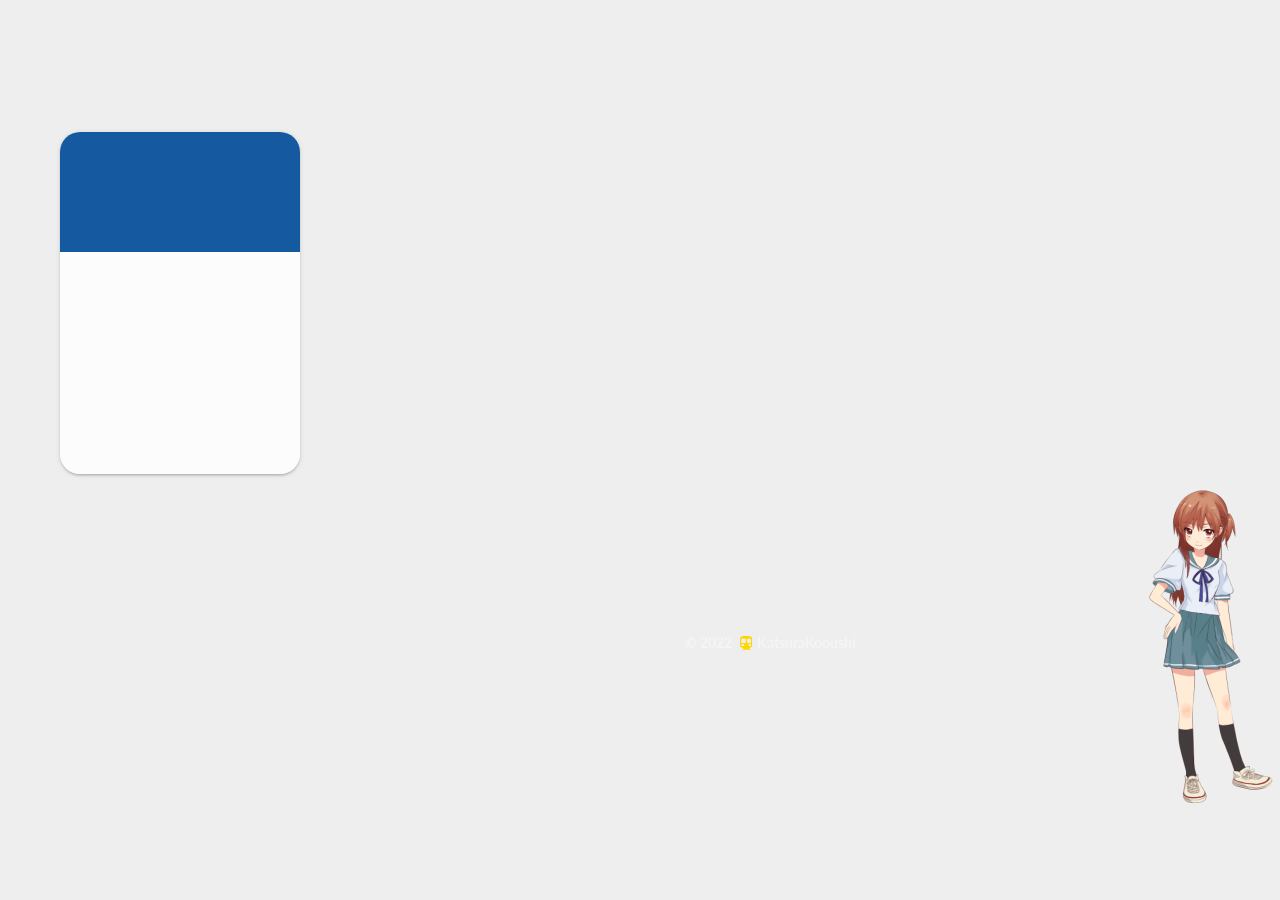
==== commit df7d2446: "Site updated: 2022-10-15 12:47:04" ====
--- a/archives/index.html
+++ b/archives/index.html
@@ -16,4 +16,4 @@
       let commentClass = event.target.classList[1];
       localStorage.setItem('comments_active', commentClass);
     });
-  }</script></div><div class="toggle sidebar-toggle"><span class="toggle-line toggle-line-first"></span> <span class="toggle-line toggle-line-middle"></span> <span class="toggle-line toggle-line-last"></span></div><aside class="sidebar"><div class="sidebar-inner"><ul class="sidebar-nav motion-element"><li class="sidebar-nav-toc">文章目錄</li><li class="sidebar-nav-overview">本站概要</li></ul><div class="post-toc-wrap sidebar-panel"></div><div class="site-overview-wrap sidebar-panel"><div class="site-author motion-element" itemprop="author" itemscope itemtype="http://schema.org/Person"><img class="site-author-image" itemprop="image" alt="" src="https://s1.ax1x.com/2022/10/13/xaDW4g.png"><p class="site-author-name" itemprop="name"></p><div class="site-description" itemprop="description">八咫鳥不會二度昭告天啟</div></div><div class="site-state-wrap motion-element"><nav class="site-state"><div class="site-state-item site-state-posts"><a href="/archives/"><span class="site-state-item-count">3</span> <span class="site-state-item-name">文章</span></a></div><div class="site-state-item site-state-categories"><a href="/categories/"><span class="site-state-item-count">2</span> <span class="site-state-item-name">分類</span></a></div></nav></div></div></div></aside><div id="sidebar-dimmer"></div></div></main><footer class="footer"><div class="footer-inner"><div class="copyright">&copy; <span itemprop="copyrightYear">2022</span> <span class="with-love"><i class="fa fa-subway"></i> </span><span class="author" itemprop="copyrightHolder">KatsuraKooushi</span></div></div></footer></div><script src="/lib/anime.min.js"></script><script src="//cdn.jsdelivr.net/npm/jquery@3/dist/jquery.min.js"></script><script src="//cdn.jsdelivr.net/gh/fancyapps/fancybox@3/dist/jquery.fancybox.min.js"></script><script src="/lib/velocity/velocity.min.js"></script><script src="/lib/velocity/velocity.ui.min.js"></script><script src="/js/utils.js"></script><script src="/js/motion.js"></script><script src="/js/schemes/pisces.js"></script><script src="/js/next-boot.js"></script><script src="/js/local-search.js"></script><script src="/live2dw/assets/L2Dwidget.min.js?094cbace49a39548bed64abff5988b05"></script><script>L2Dwidget.init({"pluginRootPath":"live2dw/","pluginJsPath":"assets/","tagMode":false,"model":{"jsonPath":"/live2dw/assets/hibiki.model.json"},"display":{"position":"right","width":150,"height":400,"vOffset":55},"mobile":{"show":false},"log":false,"pluginModelPath":"assets/"});</script></body></html>+  }</script></div><div class="toggle sidebar-toggle"><span class="toggle-line toggle-line-first"></span> <span class="toggle-line toggle-line-middle"></span> <span class="toggle-line toggle-line-last"></span></div><aside class="sidebar"><div class="sidebar-inner"><ul class="sidebar-nav motion-element"><li class="sidebar-nav-toc">文章目錄</li><li class="sidebar-nav-overview">本站概要</li></ul><div class="post-toc-wrap sidebar-panel"></div><div class="site-overview-wrap sidebar-panel"><div class="site-author motion-element" itemprop="author" itemscope itemtype="http://schema.org/Person"><img class="site-author-image" itemprop="image" alt="" src="https://s1.ax1x.com/2022/10/13/xaDW4g.png"><p class="site-author-name" itemprop="name"></p><div class="site-description" itemprop="description">八咫鳥不會二度昭告天啟</div></div><div class="site-state-wrap motion-element"><nav class="site-state"><div class="site-state-item site-state-posts"><a href="/archives/"><span class="site-state-item-count">3</span> <span class="site-state-item-name">文章</span></a></div><div class="site-state-item site-state-categories"><a href="/categories/"><span class="site-state-item-count">2</span> <span class="site-state-item-name">分類</span></a></div></nav></div></div></div></aside><div id="sidebar-dimmer"></div></div></main><footer class="footer"><div class="footer-inner"><div class="copyright">&copy; <span itemprop="copyrightYear">2022</span> <span class="with-love"><i class="fa fa-subway"></i> </span><span class="author" itemprop="copyrightHolder">KatsuraKooushi</span></div></div></footer></div><script src="/lib/anime.min.js"></script><script src="//cdn.jsdelivr.net/npm/jquery@3/dist/jquery.min.js"></script><script src="//cdn.jsdelivr.net/gh/fancyapps/fancybox@3/dist/jquery.fancybox.min.js"></script><script src="/lib/velocity/velocity.min.js"></script><script src="/lib/velocity/velocity.ui.min.js"></script><script src="/js/utils.js"></script><script src="/js/motion.js"></script><script src="/js/schemes/pisces.js"></script><script src="/js/next-boot.js"></script><script src="/js/local-search.js"></script><script src="/live2dw/assets/L2Dwidget.min.js?094cbace49a39548bed64abff5988b05"></script><script>L2Dwidget.init({pluginRootPath:"live2dw/",pluginJsPath:"assets/",tagMode:!1,model:{jsonPath:"/live2dw/assets/hibiki.model.json"},display:{position:"right",width:150,height:400,vOffset:55},mobile:{show:!1},log:!1,pluginModelPath:"assets/"})</script></body></html>
--- a/css/main.css
+++ b/css/main.css
@@ -1,3 +1,3 @@
-/* build time:Sat Oct 15 2022 12:32:30 GMT+0800 (中国标准时间)*/
-:root{--body-bg-color:#eee;--content-bg-color:#fff;--card-bg-color:#f5f5f5;--text-color:#555;--blockquote-color:#666;--link-color:#555;--link-hover-color:#222;--brand-color:#fff;--brand-hover-color:#fff;--table-row-odd-bg-color:#f9f9f9;--table-row-hover-bg-color:#f5f5f5;--menu-item-bg-color:#f5f5f5;--btn-default-bg:#fff;--btn-default-color:#555;--btn-default-border-color:#555;--btn-default-hover-bg:#222;--btn-default-hover-color:#fff;--btn-default-hover-border-color:#222}html{line-height:1.15;-webkit-text-size-adjust:100%}body{margin:0}main{display:block}h1{font-size:2em;margin:.67em 0}hr{box-sizing:content-box;height:0;overflow:visible}pre{font-family:monospace,monospace;font-size:1em}a{background:0 0}abbr[title]{border-bottom:none;text-decoration:underline;text-decoration:underline dotted}b,strong{font-weight:bolder}code,kbd,samp{font-family:monospace,monospace;font-size:1em}small{font-size:80%}sub,sup{font-size:75%;line-height:0;position:relative;vertical-align:baseline}sub{bottom:-.25em}sup{top:-.5em}img{border-style:none}button,input,optgroup,select,textarea{font-family:inherit;font-size:100%;line-height:1.15;margin:0}button,input{overflow:visible}button,select{text-transform:none}[type=button],[type=reset],[type=submit],button{-webkit-appearance:button}[type=button]::-moz-focus-inner,[type=reset]::-moz-focus-inner,[type=submit]::-moz-focus-inner,button::-moz-focus-inner{border-style:none;padding:0}[type=button]:-moz-focusring,[type=reset]:-moz-focusring,[type=submit]:-moz-focusring,button:-moz-focusring{outline:1px dotted ButtonText}fieldset{padding:.35em .75em .625em}legend{box-sizing:border-box;color:inherit;display:table;max-width:100%;padding:0;white-space:normal}progress{vertical-align:baseline}textarea{overflow:auto}[type=checkbox],[type=radio]{box-sizing:border-box;padding:0}[type=number]::-webkit-inner-spin-button,[type=number]::-webkit-outer-spin-button{height:auto}[type=search]{outline-offset:-2px;-webkit-appearance:textfield}[type=search]::-webkit-search-decoration{-webkit-appearance:none}::-webkit-file-upload-button{font:inherit;-webkit-appearance:button}details{display:block}summary{display:list-item}template{display:none}[hidden]{display:none}::selection{background:#262a30;color:#eee}body,html{height:100%}body{background:var(--body-bg-color);color:var(--text-color);font-family:Lato,"PingFang SC","Microsoft YaHei",sans-serif;font-size:1em;line-height:2}@media (max-width:991px){body{padding-left:0!important;padding-right:0!important}}h1,h2,h3,h4,h5,h6{font-family:'方正小标宋_GBK',Lato,"PingFang SC","Microsoft YaHei",sans-serif;font-weight:700;line-height:1.5;margin:20px 0 15px}h1{font-size:1.45em}h2{font-size:1.275em}h3{font-size:1.1em}h4{font-size:.925em}h5{font-size:.75em}h6{font-size:.575em}p{margin:0 0 20px 0}a,span.exturl{border-bottom:1px solid #999;color:var(--link-color);outline:0;text-decoration:none;overflow-wrap:break-word;word-wrap:break-word;cursor:pointer}a:hover,span.exturl:hover{border-bottom-color:var(--link-hover-color);color:var(--link-hover-color)}iframe,img,video{display:block;margin-left:auto;margin-right:auto;max-width:100%}hr{background-image:repeating-linear-gradient(-45deg,#ddd,#ddd 4px,transparent 4px,transparent 8px);border:0;height:3px;margin:40px 0}blockquote{border-left:4px solid #ddd;color:var(--blockquote-color);margin:0;padding:0 15px}blockquote cite::before{content:'-';padding:0 5px}dt{font-weight:700}dd{margin:0;padding:0}kbd{background-color:#f5f5f5;background-image:linear-gradient(#eee,#fff,#eee);border:1px solid #ccc;border-radius:.2em;box-shadow:.1em .1em .2em rgba(0,0,0,.1);color:#555;font-family:inherit;padding:.1em .3em;white-space:nowrap}.table-container{overflow:auto}table{border-collapse:collapse;border-spacing:0;font-size:.875em;margin:0 0 20px 0;width:100%}tbody tr:nth-of-type(odd){background:var(--table-row-odd-bg-color)}tbody tr:hover{background:var(--table-row-hover-bg-color)}caption,td,th{font-weight:400;padding:8px;vertical-align:middle}td,th{border:1px solid #ccc;border-bottom:3px solid #ddd}th{font-weight:700;padding-bottom:10px}td{border-bottom-width:1px}.btn{background:var(--btn-default-bg);border:2px solid var(--btn-default-border-color);border-radius:2px;color:var(--btn-default-color);display:inline-block;font-size:.875em;line-height:2;padding:0 20px;text-decoration:none;transition-property:background-color;transition-delay:0s;transition-duration:.2s;transition-timing-function:ease-in-out}.btn:hover{background:var(--btn-default-hover-bg);border-color:var(--btn-default-hover-border-color);color:var(--btn-default-hover-color)}.btn+.btn{margin:0 0 8px 8px}.btn .fa-fw{text-align:left;width:1.285714285714286em}.toggle{line-height:0}.toggle .toggle-line{background:#fff;display:inline-block;height:2px;left:0;position:relative;top:0;transition:all .4s;vertical-align:top;width:100%}.toggle .toggle-line:not(:first-child){margin-top:3px}.toggle.toggle-arrow .toggle-line-first{left:50%;top:2px;transform:rotate(45deg);width:50%}.toggle.toggle-arrow .toggle-line-middle{left:2px;width:90%}.toggle.toggle-arrow .toggle-line-last{left:50%;top:-2px;transform:rotate(-45deg);width:50%}.toggle.toggle-close .toggle-line-first{transform:rotate(-45deg);top:5px}.toggle.toggle-close .toggle-line-middle{opacity:0}.toggle.toggle-close .toggle-line-last{transform:rotate(45deg);top:-5px}.highlight-container{position:relative}.highlight-container .copy-btn:focus,.highlight-container:hover .copy-btn{opacity:1}.copy-btn{color:#333;cursor:pointer;line-height:1.6;opacity:0;padding:2px 6px;position:absolute;transition-delay:0s;transition-duration:.2s;transition-timing-function:ease-in-out;background-color:#eee;background-image:linear-gradient(#fcfcfc,#eee);border:1px solid #d5d5d5;border-radius:3px;font-size:.85em;right:4px;top:8px}.highlight,pre{background:#2d2d2d;color:#ccc;line-height:1.6;margin:0 auto 20px}code,pre{font-family:consolas,Menlo,monospace,"PingFang SC","Microsoft YaHei"}code{background:#eee;border-radius:3px;color:#555;padding:2px 4px;overflow-wrap:break-word;word-wrap:break-word}.highlight ::selection{background:#515151}.highlight pre{border:0;margin:0;padding:10px 0}.highlight table{border:0;margin:0;width:auto}.highlight td{border:0;padding:0}.highlight figcaption{background:#1b1b1b;color:#ccc;display:flex;font-size:.875em;justify-content:space-between;line-height:1.2;padding:.5em}.highlight figcaption a{color:#ccc}.highlight figcaption a:hover{border-bottom-color:#ccc}.highlight .gutter{-moz-user-select:none;-ms-user-select:none;-webkit-user-select:none;user-select:none}.highlight .gutter pre{background:#1b1b1b;color:#999;padding-left:10px;padding-right:10px;text-align:right}.highlight .code pre{background:#2d2d2d;padding-left:10px;width:100%}.gist table{width:auto}.gist table td{border:0}pre{overflow:auto;padding:10px}pre code{background:0 0;color:#ccc;font-size:.875em;padding:0;text-shadow:none}pre .deletion{background:maroon}pre .addition{background:green}pre .meta{color:#fc6;-moz-user-select:none;-ms-user-select:none;-webkit-user-select:none;user-select:none}pre .comment{color:#999}pre .attribute,pre .css .class,pre .css .id,pre .css .pseudo,pre .html .doctype,pre .name,pre .regexp,pre .ruby .constant,pre .tag,pre .variable,pre .xml .doctype,pre .xml .pi,pre .xml .tag .title{color:#f2777a}pre .built_in,pre .builtin-name,pre .command,pre .constant,pre .literal,pre .number,pre .params,pre .preprocessor{color:#f99157}pre .css .rules .attribute,pre .formula,pre .header,pre .inheritance,pre .ruby .class .title,pre .ruby .symbol,pre .special,pre .string,pre .symbol,pre .value,pre .xml .cdata{color:#9c9}pre .css .hexcolor,pre .title{color:#6cc}pre .coffeescript .title,pre .function,pre .javascript .title,pre .perl .sub,pre .python .decorator,pre .python .title,pre .ruby .function .title,pre .ruby .title .keyword{color:#69c}pre .javascript .function,pre .keyword{color:#c9c}.blockquote-center{border-left:none;margin:40px 0;padding:0;position:relative;text-align:center}.blockquote-center .fa{display:block;opacity:.6;position:absolute;width:100%}.blockquote-center .fa-quote-left{border-top:1px solid #ccc;text-align:left;top:-20px}.blockquote-center .fa-quote-right{border-bottom:1px solid #ccc;text-align:right;bottom:-20px}.blockquote-center div,.blockquote-center p{text-align:center}.post-body .group-picture img{margin:0 auto;padding:0 3px}.group-picture-row{margin-bottom:6px;overflow:hidden}.group-picture-column{float:left;margin-bottom:10px}.post-body .label{color:#555;display:inline;padding:0 2px}.post-body .label.default{background:#f0f0f0}.post-body .label.primary{background:#efe6f7}.post-body .label.info{background:#e5f2f8}.post-body .label.success{background:#e7f4e9}.post-body .label.warning{background:#fcf6e1}.post-body .label.danger{background:#fae8eb}.post-body .tabs{margin-bottom:20px}.post-body .tabs,.tabs-comment{display:block;padding-top:10px;position:relative}.post-body .tabs ul.nav-tabs,.tabs-comment ul.nav-tabs{display:flex;flex-wrap:wrap;margin:0;margin-bottom:-1px;padding:0}@media (max-width:413px){.post-body .tabs ul.nav-tabs,.tabs-comment ul.nav-tabs{display:block;margin-bottom:5px}}.post-body .tabs ul.nav-tabs li.tab,.tabs-comment ul.nav-tabs li.tab{border-bottom:1px solid #ddd;border-left:1px solid transparent;border-right:1px solid transparent;border-top:3px solid transparent;flex-grow:1;list-style-type:none;border-radius:0}@media (max-width:413px){.post-body .tabs ul.nav-tabs li.tab,.tabs-comment ul.nav-tabs li.tab{border-bottom:1px solid transparent;border-left:3px solid transparent;border-right:1px solid transparent;border-top:1px solid transparent}}@media (max-width:413px){.post-body .tabs ul.nav-tabs li.tab,.tabs-comment ul.nav-tabs li.tab{border-radius:0}}.post-body .tabs ul.nav-tabs li.tab a,.tabs-comment ul.nav-tabs li.tab a{border-bottom:initial;display:block;line-height:1.8;outline:0;padding:.25em .75em;text-align:center;transition-delay:0s;transition-duration:.2s;transition-timing-function:ease-out}.post-body .tabs ul.nav-tabs li.tab a i,.tabs-comment ul.nav-tabs li.tab a i{width:1.285714285714286em}.post-body .tabs ul.nav-tabs li.tab.active,.tabs-comment ul.nav-tabs li.tab.active{border-bottom:1px solid transparent;border-left:1px solid #ccc;border-right:1px solid #ccc;border-top:3px solid #fc6423}@media (max-width:413px){.post-body .tabs ul.nav-tabs li.tab.active,.tabs-comment ul.nav-tabs li.tab.active{border-bottom:1px solid #ccc;border-left:3px solid #fc6423;border-right:1px solid #ccc;border-top:1px solid #ccc}}.post-body .tabs ul.nav-tabs li.tab.active a,.tabs-comment ul.nav-tabs li.tab.active a{color:var(--link-color);cursor:default}.post-body .tabs .tab-content .tab-pane,.tabs-comment .tab-content .tab-pane{border:1px solid #ccc;border-top:0;padding:20px 20px 0 20px;border-radius:0}.post-body .tabs .tab-content .tab-pane:not(.active),.tabs-comment .tab-content .tab-pane:not(.active){display:none}.post-body .tabs .tab-content .tab-pane.active,.tabs-comment .tab-content .tab-pane.active{display:block}.post-body .tabs .tab-content .tab-pane.active:nth-of-type(1),.tabs-comment .tab-content .tab-pane.active:nth-of-type(1){border-radius:0}@media (max-width:413px){.post-body .tabs .tab-content .tab-pane.active:nth-of-type(1),.tabs-comment .tab-content .tab-pane.active:nth-of-type(1){border-radius:0}}.post-body .note{border-radius:3px;margin-bottom:20px;padding:1em;position:relative;border:1px solid #eee;border-left-width:5px}.post-body .note h2,.post-body .note h3,.post-body .note h4,.post-body .note h5,.post-body .note h6{margin-top:0;border-bottom:initial;margin-bottom:0;padding-top:0}.post-body .note blockquote:first-child,.post-body .note img:first-child,.post-body .note ol:first-child,.post-body .note p:first-child,.post-body .note pre:first-child,.post-body .note table:first-child,.post-body .note ul:first-child{margin-top:0}.post-body .note blockquote:last-child,.post-body .note img:last-child,.post-body .note ol:last-child,.post-body .note p:last-child,.post-body .note pre:last-child,.post-body .note table:last-child,.post-body .note ul:last-child{margin-bottom:0}.post-body .note.default{border-left-color:#777}.post-body .note.default h2,.post-body .note.default h3,.post-body .note.default h4,.post-body .note.default h5,.post-body .note.default h6{color:#777}.post-body .note.primary{border-left-color:#6f42c1}.post-body .note.primary h2,.post-body .note.primary h3,.post-body .note.primary h4,.post-body .note.primary h5,.post-body .note.primary h6{color:#6f42c1}.post-body .note.info{border-left-color:#428bca}.post-body .note.info h2,.post-body .note.info h3,.post-body .note.info h4,.post-body .note.info h5,.post-body .note.info h6{color:#428bca}.post-body .note.success{border-left-color:#5cb85c}.post-body .note.success h2,.post-body .note.success h3,.post-body .note.success h4,.post-body .note.success h5,.post-body .note.success h6{color:#5cb85c}.post-body .note.warning{border-left-color:#f0ad4e}.post-body .note.warning h2,.post-body .note.warning h3,.post-body .note.warning h4,.post-body .note.warning h5,.post-body .note.warning h6{color:#f0ad4e}.post-body .note.danger{border-left-color:#d9534f}.post-body .note.danger h2,.post-body .note.danger h3,.post-body .note.danger h4,.post-body .note.danger h5,.post-body .note.danger h6{color:#d9534f}.pagination .next,.pagination .page-number,.pagination .prev,.pagination .space{display:inline-block;margin:0 10px;padding:0 11px;position:relative;top:-1px}@media (max-width:767px){.pagination .next,.pagination .page-number,.pagination .prev,.pagination .space{margin:0 5px}}.pagination{border-top:1px solid #eee;margin:120px 0 0;text-align:center}.pagination .next,.pagination .page-number,.pagination .prev{border-bottom:0;border-top:1px solid #eee;transition-property:border-color;transition-delay:0s;transition-duration:.2s;transition-timing-function:ease-in-out}.pagination .next:hover,.pagination .page-number:hover,.pagination .prev:hover{border-top-color:#222}.pagination .space{margin:0;padding:0}.pagination .prev{margin-left:0}.pagination .next{margin-right:0}.pagination .page-number.current{background:#ccc;border-top-color:#ccc;color:#fff}@media (max-width:767px){.pagination{border-top:none}.pagination .next,.pagination .page-number,.pagination .prev{border-bottom:1px solid #eee;border-top:0;margin-bottom:10px;padding:0 10px}.pagination .next:hover,.pagination .page-number:hover,.pagination .prev:hover{border-bottom-color:#222}}.comments{margin-top:60px;overflow:hidden}.comment-button-group{display:flex;flex-wrap:wrap-reverse;justify-content:center;margin:1em 0}.comment-button-group .comment-button{margin:.1em .2em}.comment-button-group .comment-button.active{background:var(--btn-default-hover-bg);border-color:var(--btn-default-hover-border-color);color:var(--btn-default-hover-color)}.comment-position{display:none}.comment-position.active{display:block}.tabs-comment{background:var(--content-bg-color);margin-top:4em;padding-top:0}.tabs-comment .comments{border:0;box-shadow:none;margin-top:0;padding-top:0}.container{min-height:100%;position:relative}.main-inner{margin:0 auto;width:calc(100% - 20px)}@media (min-width:1200px){.main-inner{width:1160px}}@media (min-width:1600px){.main-inner{width:73%}}@media (max-width:767px){.content-wrap{padding:0 20px}}.header{background:0 0}.header-inner{margin:0 auto;width:calc(100% - 20px)}@media (min-width:1200px){.header-inner{width:1160px}}@media (min-width:1600px){.header-inner{width:73%}}.site-brand-container{display:flex;flex-shrink:0;padding:0 10px}.headband{background:url(https://s1.ax1x.com/2022/10/14/xw8F6U.png) no-repeat center center;height:131px}.site-meta{flex-grow:1;text-align:center}@media (max-width:767px){.site-meta{text-align:center}}.brand{border-bottom:none;color:var(--brand-color);display:inline-block;line-height:1.375em;padding:0 40px;position:relative}.brand:hover{color:var(--brand-hover-color)}.site-title{font-family:Lato,"PingFang SC","Microsoft YaHei",sans-serif;font-size:1.375em;font-weight:400;margin:0}.site-subtitle{color:#ddd;font-size:.85em;margin:10px 0}.use-motion .brand{opacity:0}.use-motion .custom-logo-image,.use-motion .site-subtitle,.use-motion .site-title{opacity:0;position:relative;top:-10px}.site-nav-right,.site-nav-toggle{display:none}@media (max-width:767px){.site-nav-right,.site-nav-toggle{display:flex;flex-direction:column;justify-content:center}}.site-nav-right .toggle,.site-nav-toggle .toggle{color:var(--text-color);padding:10px;width:22px}.site-nav-right .toggle .toggle-line,.site-nav-toggle .toggle .toggle-line{background:var(--text-color);border-radius:1px}.site-nav{display:block}@media (max-width:767px){.site-nav{clear:both;display:none}}.site-nav.site-nav-on{display:block}.menu{margin-top:20px;padding-left:0;text-align:center}.menu-item{display:inline-block;list-style:none;margin:0 10px}@media (max-width:767px){.menu-item{display:block;margin-top:10px}.menu-item.menu-item-search{display:none}}.menu-item a,.menu-item span.exturl{border-bottom:0;display:block;font-size:.85em;transition-property:border-color;transition-delay:0s;transition-duration:.2s;transition-timing-function:ease-in-out}@media (hover:none){.menu-item a:hover,.menu-item span.exturl:hover{border-bottom-color:transparent!important}}.menu-item .fa,.menu-item .fab,.menu-item .far,.menu-item .fas{margin-right:8px}.menu-item .badge{display:inline-block;font-weight:700;line-height:1;margin-left:.35em;margin-top:.35em;text-align:center;white-space:nowrap}@media (max-width:767px){.menu-item .badge{float:right;margin-left:0}}.menu .menu-item a:hover,.menu .menu-item span.exturl:hover,.menu-item-active a{background:var(--menu-item-bg-color)}.use-motion .menu-item{opacity:0}.sidebar{background:#222;bottom:0;box-shadow:inset 0 2px 6px #000;position:fixed;top:0}@media (max-width:991px){.sidebar{display:none}}.sidebar-inner{color:#999;padding:18px 10px;text-align:center}.cc-license{margin-top:10px;text-align:center}.cc-license .cc-opacity{border-bottom:none;opacity:.7}.cc-license .cc-opacity:hover{opacity:.9}.cc-license img{display:inline-block}.site-author-image{border:1px solid #eee;display:block;margin:0 auto;max-width:120px;padding:2px;border-radius:50%}.site-author-name{color:var(--text-color);font-weight:600;margin:0;text-align:center}.site-description{color:#999;font-size:.85em;margin-top:0;text-align:center}.links-of-author{margin-top:15px}.links-of-author a,.links-of-author span.exturl{border-bottom-color:#555;display:inline-block;font-size:.85em;margin-bottom:10px;margin-right:10px;vertical-align:middle}.links-of-author a::before,.links-of-author span.exturl::before{background:#a63cff;border-radius:50%;content:' ';display:inline-block;height:4px;margin-right:3px;vertical-align:middle;width:4px}.sidebar-button{margin-top:15px}.sidebar-button a{border:1px solid #fc6423;border-radius:4px;color:#fc6423;display:inline-block;padding:0 15px}.sidebar-button a .fa,.sidebar-button a .fab,.sidebar-button a .far,.sidebar-button a .fas{margin-right:5px}.sidebar-button a:hover{background:#fc6423;border:1px solid #fc6423;color:#fff}.sidebar-button a:hover .fa,.sidebar-button a:hover .fab,.sidebar-button a:hover .far,.sidebar-button a:hover .fas{color:#fff}.links-of-blogroll{font-size:.85em;margin-top:10px}.links-of-blogroll-title{font-size:.875em;font-weight:600;margin-top:0}.links-of-blogroll-list{list-style:none;margin:0;padding:0}#sidebar-dimmer{display:none}@media (max-width:767px){#sidebar-dimmer{background:#000;display:block;height:100%;left:100%;opacity:0;position:fixed;top:0;width:100%;z-index:1100}.sidebar-active+#sidebar-dimmer{opacity:.7;transform:translateX(-100%);transition:opacity .5s}}.sidebar-nav{margin:0;padding-bottom:20px;padding-left:0}.sidebar-nav li{border-bottom:1px solid transparent;color:var(--text-color);cursor:pointer;display:inline-block;font-size:.875em}.sidebar-nav li.sidebar-nav-overview{margin-left:10px}.sidebar-nav li:hover{color:#fc6423}.sidebar-nav .sidebar-nav-active{border-bottom-color:#fc6423;color:#fc6423}.sidebar-nav .sidebar-nav-active:hover{color:#fc6423}.sidebar-panel{display:none;overflow-x:hidden;overflow-y:auto}.sidebar-panel-active{display:block}.sidebar-toggle{background:#222;bottom:45px;cursor:pointer;height:14px;left:30px;padding:5px;position:fixed;width:14px;z-index:1300}@media (max-width:991px){.sidebar-toggle{left:20px;opacity:.8;display:none}}.sidebar-toggle:hover .toggle-line{background:#fc6423}.post-toc{font-size:.875em}.post-toc ol{list-style:none;margin:0;padding:0 2px 5px 10px;text-align:left}.post-toc ol>ol{padding-left:0}.post-toc ol a{transition-property:all;transition-delay:0s;transition-duration:.2s;transition-timing-function:ease-in-out}.post-toc .nav-item{line-height:1.8;overflow:hidden;text-overflow:ellipsis;white-space:nowrap}.post-toc .nav .nav-child{display:none}.post-toc .nav .active>.nav-child{display:block}.post-toc .nav .active-current>.nav-child{display:block}.post-toc .nav .active-current>.nav-child>.nav-item{display:block}.post-toc .nav .active>a{border-bottom-color:#fc6423;color:#fc6423}.post-toc .nav .active-current>a{color:#fc6423}.post-toc .nav .active-current>a:hover{color:#fc6423}.site-state{display:flex;justify-content:center;line-height:1.4;margin-top:10px;overflow:hidden;text-align:center;white-space:nowrap}.site-state-item{padding:0 15px}.site-state-item:not(:first-child){border-left:1px solid #eee}.site-state-item a{border-bottom:none}.site-state-item-count{display:block;font-size:1em;font-weight:600;text-align:center}.site-state-item-name{color:#999;font-size:.85em}.footer{color:#f5f5f5;font-size:.875em;padding:20px 0;font-weight:700}.footer.footer-fixed{bottom:0;left:0;position:absolute;right:0}.footer-inner{box-sizing:border-box;margin:0 auto;text-align:center;width:calc(100% - 20px)}@media (min-width:1200px){.footer-inner{width:1160px}}@media (min-width:1600px){.footer-inner{width:73%}}.languages{display:inline-block;font-size:1.125em;position:relative}.languages .lang-select-label span{margin:0 .5em}.languages .lang-select{height:100%;left:0;opacity:0;position:absolute;top:0;width:100%}.with-love{color:gold;display:inline-block;margin:0 5px}.powered-by,.theme-info{display:inline-block}@-moz-keyframes iconAnimate{0%,100%{transform:scale(1)}10%,30%{transform:scale(.9)}20%,40%,60%,80%{transform:scale(1.1)}50%,70%{transform:scale(1.1)}}@-webkit-keyframes iconAnimate{0%,100%{transform:scale(1)}10%,30%{transform:scale(.9)}20%,40%,60%,80%{transform:scale(1.1)}50%,70%{transform:scale(1.1)}}@-o-keyframes iconAnimate{0%,100%{transform:scale(1)}10%,30%{transform:scale(.9)}20%,40%,60%,80%{transform:scale(1.1)}50%,70%{transform:scale(1.1)}}@keyframes iconAnimate{0%,100%{transform:scale(1)}10%,30%{transform:scale(.9)}20%,40%,60%,80%{transform:scale(1.1)}50%,70%{transform:scale(1.1)}}.back-to-top{font-size:12px;text-align:center;transition-delay:0s;transition-duration:.2s;transition-timing-function:ease-in-out}.back-to-top{background:#222;bottom:-100px;box-sizing:border-box;color:#fff;cursor:pointer;left:30px;opacity:.6;padding:0 6px;position:fixed;transition-property:bottom;z-index:1300;width:initial}.back-to-top:hover{color:#fc6423}.back-to-top.back-to-top-on{bottom:30px}@media (max-width:991px){.back-to-top{left:20px;opacity:.8}}.post-body{font-family:STFangSong,Lato,"PingFang SC","Microsoft YaHei",sans-serif;overflow-wrap:break-word;word-wrap:break-word}@media (min-width:1200px){.post-body{font-size:1.125em}}.post-body .exturl .fa{font-size:.875em;margin-left:4px}.post-body .figure .caption,.post-body .image-caption{color:#999;font-size:.875em;font-weight:700;line-height:1;margin:-20px auto 15px;text-align:center}.post-sticky-flag{display:inline-block;transform:rotate(30deg)}.post-button{margin-top:40px;text-align:center}.use-motion .comments,.use-motion .pagination,.use-motion .post-block{opacity:0}.use-motion .post-header{opacity:0}.use-motion .post-body{opacity:0}.use-motion .collection-header{opacity:0}.posts-collapse{margin-left:35px;position:relative}@media (max-width:767px){.posts-collapse{margin-left:0;margin-right:0}}.posts-collapse .collection-title{font-size:1.125em;position:relative}.posts-collapse .collection-title::before{background:#999;border:1px solid #fff;border-radius:50%;content:' ';height:10px;left:0;margin-left:-6px;margin-top:-4px;position:absolute;top:50%;width:10px}.posts-collapse .collection-year{font-size:1.5em;font-weight:700;margin:60px 0;position:relative}.posts-collapse .collection-year::before{background:#bbb;border-radius:50%;content:' ';height:8px;left:0;margin-left:-4px;margin-top:-4px;position:absolute;top:50%;width:8px}.posts-collapse .collection-header{display:block;margin:0 0 0 20px}.posts-collapse .collection-header small{color:#bbb;margin-left:5px}.posts-collapse .post-header{border-bottom:1px dashed #ccc;margin:30px 0;padding-left:15px;position:relative;transition-property:border;transition-delay:0s;transition-duration:.2s;transition-timing-function:ease-in-out}.posts-collapse .post-header::before{background:#bbb;border:1px solid #fff;border-radius:50%;content:' ';height:6px;left:0;margin-left:-4px;position:absolute;top:.8em;transition-property:background;width:6px;transition-delay:0s;transition-duration:.2s;transition-timing-function:ease-in-out}.posts-collapse .post-header:hover{border-bottom-color:#666}.posts-collapse .post-header:hover::before{background:#222}.posts-collapse .post-meta{display:inline;font-size:.8em;margin-right:10px}.posts-collapse .post-title{display:inline}.posts-collapse .post-title a,.posts-collapse .post-title span.exturl{border-bottom:none;color:var(--link-color)}.posts-collapse .post-title .fa-external-link-alt{font-size:.875em;margin-left:5px}.posts-collapse::before{background:#f5f5f5;content:' ';height:100%;left:0;margin-left:-2px;position:absolute;top:1.25em;width:4px}.post-eof{background:#ccc;height:1px;margin:80px auto 60px;text-align:center;width:8%}.post-block:last-of-type .post-eof{display:none}.content{padding-top:40px}@media (min-width:992px){.post-body{text-align:justify}}@media (max-width:991px){.post-body{text-align:justify}}.post-body h1,.post-body h2,.post-body h3,.post-body h4,.post-body h5,.post-body h6{padding-top:10px}.post-body h1 .header-anchor,.post-body h2 .header-anchor,.post-body h3 .header-anchor,.post-body h4 .header-anchor,.post-body h5 .header-anchor,.post-body h6 .header-anchor{border-bottom-style:none;color:#ccc;float:right;margin-left:10px;visibility:hidden}.post-body h1 .header-anchor:hover,.post-body h2 .header-anchor:hover,.post-body h3 .header-anchor:hover,.post-body h4 .header-anchor:hover,.post-body h5 .header-anchor:hover,.post-body h6 .header-anchor:hover{color:inherit}.post-body h1:hover .header-anchor,.post-body h2:hover .header-anchor,.post-body h3:hover .header-anchor,.post-body h4:hover .header-anchor,.post-body h5:hover .header-anchor,.post-body h6:hover .header-anchor{visibility:visible}.post-body iframe,.post-body img,.post-body video{margin-bottom:20px}.post-body .video-container{height:0;margin-bottom:20px;overflow:hidden;padding-top:75%;position:relative;width:100%}.post-body .video-container embed,.post-body .video-container iframe,.post-body .video-container object{height:100%;left:0;margin:0;position:absolute;top:0;width:100%}.post-gallery{align-items:center;display:grid;grid-gap:10px;grid-template-columns:1fr 1fr 1fr;margin-bottom:20px}@media (max-width:767px){.post-gallery{grid-template-columns:1fr 1fr}}.post-gallery a{border:0}.post-gallery img{margin:0}.posts-expand .post-header{font-size:1.125em}.posts-expand .post-title{font-size:1.5em;font-weight:400;margin:initial;text-align:center;overflow-wrap:break-word;word-wrap:break-word}.posts-expand .post-title-link{border-bottom:none;color:var(--link-color);display:inline-block;position:relative;vertical-align:top}.posts-expand .post-title-link::before{background:var(--link-color);bottom:0;content:'';height:2px;left:0;position:absolute;transform:scaleX(0);visibility:hidden;width:100%;transition-delay:0s;transition-duration:.2s;transition-timing-function:ease-in-out}.posts-expand .post-title-link:hover::before{transform:scaleX(1);visibility:visible}.posts-expand .post-title-link .fa-external-link-alt{font-size:.875em;margin-left:5px}.posts-expand .post-meta{color:#999;font-family:STFangSong,Lato,"PingFang SC","Microsoft YaHei",sans-serif;font-size:.8em;margin:3px 0 60px 0;text-align:center}.posts-expand .post-meta .post-description{font-size:.875em;margin-top:2px}.posts-expand .post-meta time{border-bottom:1px dashed #999;cursor:pointer}.post-meta .post-meta-item+.post-meta-item::before{content:'|';margin:0 .5em}.post-meta-divider{margin:0 .5em}.post-meta-item-icon{margin-right:3px}@media (max-width:991px){.post-meta-item-icon{display:inline-block}}.post-meta-item-text{display:none}@media (max-width:991px){.post-meta-item-text{display:none}}.post-nav{border-top:1px solid #eee;display:flex;justify-content:space-between;margin-top:15px;padding:10px 5px 0}.post-nav-item{flex:1}.post-nav-item a{border-bottom:none;display:block;font-size:.875em;line-height:1.6;position:relative}.post-nav-item a:active{top:2px}.post-nav-item .fa{font-size:.8em}.post-nav-item:first-child{margin-right:15px}.post-nav-item:first-child .fa{margin-right:5px}.post-nav-item:last-child{margin-left:15px;text-align:right}.post-nav-item:last-child .fa{margin-left:5px}.rtl.post-body a,.rtl.post-body h1,.rtl.post-body h2,.rtl.post-body h3,.rtl.post-body h4,.rtl.post-body h5,.rtl.post-body h6,.rtl.post-body li,.rtl.post-body ol,.rtl.post-body p,.rtl.post-body ul{direction:rtl;font-family:UKIJ Ekran}.rtl.post-title{font-family:UKIJ Ekran}.post-tags{margin-top:40px;text-align:center}.post-tags a{display:inline-block;font-size:.85em}.post-tags a:not(:last-child){margin-right:10px}.post-widgets{border-top:1px solid #eee;margin-top:15px;text-align:center}.wp_rating{height:20px;line-height:20px;margin-top:10px;padding-top:6px;text-align:center}.social-like{display:flex;font-size:.875em;justify-content:center;text-align:center}.reward-container{margin:20px auto;padding:10px 0;text-align:center;width:90%}.reward-container button{background:0 0;border:1px solid #fc6423;border-radius:0;color:#fc6423;cursor:pointer;line-height:2;outline:0;padding:0 15px;vertical-align:text-top}.reward-container button:hover{background:#fc6423;border:1px solid transparent;color:#fa9366}#qr{padding-top:20px}#qr a{border:0}#qr img{display:inline-block;margin:.8em 2em 0 2em;max-width:100%;width:180px}#qr p{text-align:center}.category-all-page .category-all-title{text-align:center}.category-all-page .category-all{margin-top:20px}.category-all-page .category-list{list-style:none;margin:0;padding:0}.category-all-page .category-list-item{margin:5px 10px}.category-all-page .category-list-count{color:#bbb}.category-all-page .category-list-count::before{content:' (';display:inline}.category-all-page .category-list-count::after{content:') ';display:inline}.category-all-page .category-list-child{padding-left:10px}.event-list{padding:0}.event-list hr{background:#222;margin:20px 0 45px 0}.event-list hr::after{background:#222;color:#fff;content:'NOW';display:inline-block;font-weight:700;padding:0 5px;text-align:right}.event-list .event{background:#222;margin:20px 0;min-height:40px;padding:15px 0 15px 10px}.event-list .event .event-summary{color:#fff;margin:0;padding-bottom:3px}.event-list .event .event-summary::before{animation:dot-flash 1s alternate infinite ease-in-out;color:#fff;content:'\f111';display:inline-block;font-size:10px;margin-right:25px;vertical-align:middle;font-family:'Font Awesome 5 Free';font-weight:900}.event-list .event .event-relative-time{color:#bbb;display:inline-block;font-size:12px;font-weight:400;padding-left:12px}.event-list .event .event-details{color:#fff;display:block;line-height:18px;margin-left:56px;padding-bottom:6px;padding-top:3px;text-indent:-24px}.event-list .event .event-details::before{color:#fff;display:inline-block;margin-right:9px;text-align:center;text-indent:0;width:14px;font-family:'Font Awesome 5 Free';font-weight:900}.event-list .event .event-details.event-location::before{content:'\f041'}.event-list .event .event-details.event-duration::before{content:'\f017'}.event-list .event-past{background:#f5f5f5}.event-list .event-past .event-details,.event-list .event-past .event-summary{color:#bbb;opacity:.9}.event-list .event-past .event-details::before,.event-list .event-past .event-summary::before{animation:none;color:#bbb}@-moz-keyframes dot-flash{from{opacity:1;transform:scale(1)}to{opacity:0;transform:scale(.8)}}@-webkit-keyframes dot-flash{from{opacity:1;transform:scale(1)}to{opacity:0;transform:scale(.8)}}@-o-keyframes dot-flash{from{opacity:1;transform:scale(1)}to{opacity:0;transform:scale(.8)}}@keyframes dot-flash{from{opacity:1;transform:scale(1)}to{opacity:0;transform:scale(.8)}}ul.breadcrumb{font-size:.8em;list-style:none;margin:1em 0;padding:0 2em;text-align:center}ul.breadcrumb li{display:inline}ul.breadcrumb li+li::before{content:'/\00a0';font-weight:400;padding:.5em}ul.breadcrumb li+li:last-child{font-weight:700}.tag-cloud{text-align:center}.tag-cloud a{display:inline-block;margin:10px}.tag-cloud a:hover{color:var(--link-hover-color)!important}.search-pop-overlay{background:rgba(0,0,0,0);height:100%;left:0;position:fixed;top:0;transition:visibility 0s linear .2s,background .2s;visibility:hidden;width:100%;z-index:1400}.search-pop-overlay.search-active{background:rgba(0,0,0,.3);transition:background .2s;visibility:visible}.search-popup{background:var(--card-bg-color);border-radius:5px;height:80%;left:calc(50% - 350px);position:fixed;top:10%;transform:scale(0);transition:transform .2s;width:700px;z-index:1500}.search-active .search-popup{transform:scale(1)}@media (max-width:767px){.search-popup{border-radius:0;height:100%;left:0;margin:0;top:0;width:100%}}.search-popup .popup-btn-close,.search-popup .search-icon{color:#999;font-size:18px;padding:0 10px}.search-popup .popup-btn-close{cursor:pointer}.search-popup .popup-btn-close:hover .fa{color:#222}.search-popup .search-header{background:#eee;border-top-left-radius:5px;border-top-right-radius:5px;display:flex;padding:5px}.search-popup input.search-input{background:0 0;border:0;outline:0;width:100%}.search-popup input.search-input::-webkit-search-cancel-button{display:none}.search-popup .search-input-container{flex-grow:1;padding:2px}.search-popup ul.search-result-list{margin:0 5px;padding:0;width:100%}.search-popup p.search-result{border-bottom:1px dashed #ccc;padding:5px 0}.search-popup a.search-result-title{font-weight:700}.search-popup .search-keyword{border-bottom:1px dashed #ff2a2a;color:#ff2a2a;font-weight:700}.search-popup #search-result{display:flex;height:calc(100% - 55px);overflow:auto;padding:5px 25px}.search-popup #no-result{color:#ccc;margin:auto}.header{margin:0 auto;position:relative;width:calc(100% - 20px)}@media (min-width:1200px){.header{width:1160px}}@media (min-width:1600px){.header{width:73%}}@media (max-width:991px){.header{width:auto}}.header-inner{background:var(--content-bg-color);border-radius:20px 20px 20px 20px;box-shadow:0 2px 2px 0 rgba(0,0,0,.12),0 3px 1px -2px rgba(0,0,0,.06),0 1px 5px 0 rgba(0,0,0,.12);overflow:hidden;padding:0;position:absolute;top:1px;width:240px}@media (min-width:1200px){.header-inner{width:240px}}@media (max-width:991px){.header-inner{border-radius:initial;position:relative;width:auto}}.main-inner{align-items:flex-start;display:flex;justify-content:space-between;flex-direction:row-reverse}@media (max-width:991px){.main-inner{width:auto}}.content-wrap{background:var(--content-bg-color);border-radius:20px 20px 20px 20px;box-shadow:0 2px 2px 0 rgba(0,0,0,.12),0 3px 1px -2px rgba(0,0,0,.06),0 1px 5px 0 rgba(0,0,0,.12);box-sizing:border-box;padding:40px;width:calc(100% - 252px)}@media (max-width:991px){.content-wrap{border-radius:initial;padding:20px;width:100%}}.footer-inner{padding-left:260px}.back-to-top{left:auto;right:30px}@media (max-width:991px){.back-to-top{right:20px}}@media (max-width:991px){.footer-inner{padding-left:0;padding-right:0;width:auto}}.site-brand-container{background:#222}@media (max-width:991px){.site-brand-container{box-shadow:0 0 16px rgba(0,0,0,.5)}}.site-meta{padding:20px 0}.brand{padding:0}.site-subtitle{margin:10px 10px 0}.custom-logo-image{margin-top:20px}@media (max-width:991px){.custom-logo-image{display:none}}@media (min-width:768px) and (max-width:991px){.site-nav-right,.site-nav-toggle{display:flex;flex-direction:column;justify-content:center}}.site-nav-right .toggle,.site-nav-toggle .toggle{color:#fff}.site-nav-right .toggle .toggle-line,.site-nav-toggle .toggle .toggle-line{background:#fff}@media (min-width:768px) and (max-width:991px){.site-nav{display:none}}.menu .menu-item{display:block;margin:0}.menu .menu-item a,.menu .menu-item span.exturl{padding:5px 20px;position:relative;text-align:left;transition-property:background-color}@media (max-width:991px){.menu .menu-item.menu-item-search{display:none}}.menu .menu-item .badge{background:#ccc;border-radius:10px;color:#fff;float:right;padding:2px 5px;text-shadow:1px 1px 0 rgba(0,0,0,.1);vertical-align:middle}.main-menu .menu-item-active a::after{background:#bbb;border-radius:50%;content:' ';height:6px;margin-top:-3px;position:absolute;right:15px;top:50%;width:6px}.sub-menu{background:var(--content-bg-color);border-bottom:1px solid #ccc;margin:0;padding:6px 0}.sub-menu .menu-item{display:inline-block}.sub-menu .menu-item a,.sub-menu .menu-item span.exturl{background:0 0;margin:5px 10px;padding:initial}.sub-menu .menu-item a:hover,.sub-menu .menu-item span.exturl:hover{background:0 0;color:#fc6423}.sub-menu .menu-item-active a{border-bottom-color:#fc6423;color:#fc6423}.sub-menu .menu-item-active a:hover{border-bottom-color:#fc6423}.sidebar{background:var(--body-bg-color);box-shadow:none;margin-top:100%;position:static;width:240px}@media (max-width:991px){.sidebar{display:none}}.sidebar-toggle{display:none}.sidebar-inner{background:var(--content-bg-color);border-radius:20px;box-shadow:0 2px 2px 0 rgba(0,0,0,.12),0 3px 1px -2px rgba(0,0,0,.06),0 1px 5px 0 rgba(0,0,0,.12),0 -1px .5px 0 rgba(0,0,0,.09);box-sizing:border-box;color:var(--text-color);width:240px;opacity:0}.sidebar-inner.affix{position:fixed;top:12px}.sidebar-inner.affix-bottom{position:absolute}.site-state-item{padding:0 10px}.sidebar-button{border-bottom:1px dotted #ccc;border-top:1px dotted #ccc;margin-top:10px;text-align:center}.sidebar-button a{border:0;color:#fc6423;display:block}.sidebar-button a:hover{background:0 0;border:0;color:#e34603}.sidebar-button a:hover .fa,.sidebar-button a:hover .fab,.sidebar-button a:hover .far,.sidebar-button a:hover .fas{color:#e34603}.links-of-author{display:flex;flex-wrap:wrap;margin-top:10px;justify-content:center}.links-of-author-item{margin:5px 0 0;width:50%}.links-of-author-item a,.links-of-author-item span.exturl{box-sizing:border-box;display:inline-block;margin-bottom:0;margin-right:0;max-width:216px;overflow:hidden;padding:0 5px;text-overflow:ellipsis;white-space:nowrap}.links-of-author-item a,.links-of-author-item span.exturl{border-bottom:none;display:block;text-decoration:none}.links-of-author-item a::before,.links-of-author-item span.exturl::before{display:none}.links-of-author-item a:hover,.links-of-author-item span.exturl:hover{background:var(--body-bg-color);border-radius:4px}.links-of-author-item .fa,.links-of-author-item .fab,.links-of-author-item .far,.links-of-author-item .fas{margin-right:2px}.links-of-blogroll-item{padding:0}.content-wrap{background:initial;box-shadow:initial;padding:initial}.post-block{background:var(--content-bg-color);border-radius:20px 20px 20px 20px;box-shadow:0 2px 2px 0 rgba(0,0,0,.12),0 3px 1px -2px rgba(0,0,0,.06),0 1px 5px 0 rgba(0,0,0,.12);padding:40px}.post-block+.post-block{border-radius:20px;box-shadow:0 2px 2px 0 rgba(0,0,0,.12),0 3px 1px -2px rgba(0,0,0,.06),0 1px 5px 0 rgba(0,0,0,.12),0 -1px .5px 0 rgba(0,0,0,.09);margin-top:12px}.comments{background:var(--content-bg-color);border-radius:20px;box-shadow:0 2px 2px 0 rgba(0,0,0,.12),0 3px 1px -2px rgba(0,0,0,.06),0 1px 5px 0 rgba(0,0,0,.12),0 -1px .5px 0 rgba(0,0,0,.09);margin-top:12px;padding:40px}.tabs-comment{margin-top:1em}.content{padding-top:5px}.post-eof{display:none}.pagination{background:var(--content-bg-color);border-radius:20px;border-top:initial;box-shadow:0 2px 2px 0 rgba(0,0,0,.12),0 3px 1px -2px rgba(0,0,0,.06),0 1px 5px 0 rgba(0,0,0,.12),0 -1px .5px 0 rgba(0,0,0,.09);margin:12px 0 0;padding:10px 0 10px}.pagination .next,.pagination .page-number,.pagination .prev{margin-bottom:initial;top:initial}.main{padding-bottom:initial}.footer{bottom:auto}.sub-menu{border-bottom:initial;box-shadow:0 2px 2px 0 rgba(0,0,0,.12),0 3px 1px -2px rgba(0,0,0,.06),0 1px 5px 0 rgba(0,0,0,.12)}.sub-menu+.content .post-block{box-shadow:0 2px 2px 0 rgba(0,0,0,.12),0 3px 1px -2px rgba(0,0,0,.06),0 1px 5px 0 rgba(0,0,0,.12),0 -1px .5px 0 rgba(0,0,0,.09);margin-top:12px}@media (min-width:768px) and (max-width:991px){.sub-menu+.content .post-block{margin-top:10px}}@media (max-width:767px){.sub-menu+.content .post-block{margin-top:8px}}.post-body h1,.post-body h2{border-bottom:1px solid #eee}.post-body h3{border-bottom:1px dotted #eee}@media (min-width:768px) and (max-width:991px){.content-wrap{padding:10px}.posts-expand .post-button{margin-top:20px}.post-block{border-radius:20px;box-shadow:0 2px 2px 0 rgba(0,0,0,.12),0 3px 1px -2px rgba(0,0,0,.06),0 1px 5px 0 rgba(0,0,0,.12),0 -1px .5px 0 rgba(0,0,0,.09);padding:20px}.post-block+.post-block{margin-top:10px}.comments{margin-top:10px;padding:10px 20px}.pagination{margin:10px 0 0}}@media (max-width:767px){.content-wrap{padding:8px}.posts-expand .post-button{margin:12px 0}.post-block{border-radius:20px;box-shadow:0 2px 2px 0 rgba(0,0,0,.12),0 3px 1px -2px rgba(0,0,0,.06),0 1px 5px 0 rgba(0,0,0,.12),0 -1px .5px 0 rgba(0,0,0,.09);min-height:auto;padding:12px}.post-block+.post-block{margin-top:8px}.comments{margin-top:8px;padding:10px 12px}.pagination{margin:8px 0 0}}body{background-image:url(https://s1.ax1x.com/2022/10/13/xaDm7T.png);background-repeat:no-repeat;background-attachment:fixed;background-position:40% 50%;color:var(--text-color);background-size:cover;-webkit-background-size:cover;-o-background-size:cover;-moz-background-size:cover;-ms-background-size:cover}body:before{content:' ';position:fixed;z-index:-1;top:0;right:0;bottom:0;left:0;background:url(https://s1.ax1x.com/2022/10/13/xaDm7T.png) 40% 50% no-repeat;background-size:cover}.sidebar{background-color:transparent;opacity:.8}.header-inner{background:rgba(255,255,255,.8)}.post-block{background:rgba(255,255,255,.8) none repeat scroll!important}.post{margin-top:10px;margin-bottom:60px;padding:25px;-webkit-box-shadow:0 0 5px rgba(202,203,203,.5);-moz-box-shadow:0 0 5px rgba(202,203,204,.5)}.site-title{font-size:22px!important;font-family:Rockwell!important}.site-subtitle{font-size:18px!important;font-family:'Ms Gothic'!important}.site-description{font-size:16px!important;font-family:FZBeiWeiKaiShu-Z15!important}.post-body p{text-indent:2em}.highlight{border-radius:15px;background-color:#2d2d2d;overflow:auto;border-width:1px 1px 1px 2px;border-style:solid solid solid solid;border-color:#aaa #aaa #aaa #000;border-image:initial;position:relative}code{padding:2px 4px;overflow-wrap:break-word;word-wrap:break-word;color:#ff7600;background:#fbf7f8;border-radius:3px;font-size:15px;font-weight:400}.site-brand-container{background:#155aa0}
+/* build time:Sat Oct 15 2022 12:47:04 GMT+0800 (中国标准时间)*/
+:root{--body-bg-color:#eee;--content-bg-color:#fff;--card-bg-color:#f5f5f5;--text-color:#555;--blockquote-color:#666;--link-color:#555;--link-hover-color:#222;--brand-color:#fff;--brand-hover-color:#fff;--table-row-odd-bg-color:#f9f9f9;--table-row-hover-bg-color:#f5f5f5;--menu-item-bg-color:#f5f5f5;--btn-default-bg:#fff;--btn-default-color:#555;--btn-default-border-color:#555;--btn-default-hover-bg:#222;--btn-default-hover-color:#fff;--btn-default-hover-border-color:#222}html{line-height:1.15;-webkit-text-size-adjust:100%}body{margin:0}main{display:block}h1{font-size:2em;margin:.67em 0}hr{box-sizing:content-box;height:0;overflow:visible}pre{font-family:monospace,monospace;font-size:1em}a{background:0 0}abbr[title]{border-bottom:none;text-decoration:underline;text-decoration:underline dotted}b,strong{font-weight:bolder}code,kbd,samp{font-family:monospace,monospace;font-size:1em}small{font-size:80%}sub,sup{font-size:75%;line-height:0;position:relative;vertical-align:baseline}sub{bottom:-.25em}sup{top:-.5em}img{border-style:none}button,input,optgroup,select,textarea{font-family:inherit;font-size:100%;line-height:1.15;margin:0}button,input{overflow:visible}button,select{text-transform:none}[type=button],[type=reset],[type=submit],button{-webkit-appearance:button}[type=button]::-moz-focus-inner,[type=reset]::-moz-focus-inner,[type=submit]::-moz-focus-inner,button::-moz-focus-inner{border-style:none;padding:0}[type=button]:-moz-focusring,[type=reset]:-moz-focusring,[type=submit]:-moz-focusring,button:-moz-focusring{outline:1px dotted ButtonText}fieldset{padding:.35em .75em .625em}legend{box-sizing:border-box;color:inherit;display:table;max-width:100%;padding:0;white-space:normal}progress{vertical-align:baseline}textarea{overflow:auto}[type=checkbox],[type=radio]{box-sizing:border-box;padding:0}[type=number]::-webkit-inner-spin-button,[type=number]::-webkit-outer-spin-button{height:auto}[type=search]{outline-offset:-2px;-webkit-appearance:textfield}[type=search]::-webkit-search-decoration{-webkit-appearance:none}::-webkit-file-upload-button{font:inherit;-webkit-appearance:button}details{display:block}summary{display:list-item}template{display:none}[hidden]{display:none}::selection{background:#262a30;color:#eee}body,html{height:100%}body{background:var(--body-bg-color);color:var(--text-color);font-family:Lato,"PingFang SC","Microsoft YaHei",sans-serif;font-size:1em;line-height:2}@media (max-width:991px){body{padding-left:0!important;padding-right:0!important}}h1,h2,h3,h4,h5,h6{font-family:'方正小标宋_GBK',Lato,"PingFang SC","Microsoft YaHei",sans-serif;font-weight:700;line-height:1.5;margin:20px 0 15px}h1{font-size:1.45em}h2{font-size:1.275em}h3{font-size:1.1em}h4{font-size:.925em}h5{font-size:.75em}h6{font-size:.575em}p{margin:0 0 20px 0}a,span.exturl{border-bottom:1px solid #999;color:var(--link-color);outline:0;text-decoration:none;overflow-wrap:break-word;word-wrap:break-word;cursor:pointer}a:hover,span.exturl:hover{border-bottom-color:var(--link-hover-color);color:var(--link-hover-color)}iframe,img,video{display:block;margin-left:auto;margin-right:auto;max-width:100%}hr{background-image:repeating-linear-gradient(-45deg,#ddd,#ddd 4px,transparent 4px,transparent 8px);border:0;height:3px;margin:40px 0}blockquote{border-left:4px solid #ddd;color:var(--blockquote-color);margin:0;padding:0 15px}blockquote cite::before{content:'-';padding:0 5px}dt{font-weight:700}dd{margin:0;padding:0}kbd{background-color:#f5f5f5;background-image:linear-gradient(#eee,#fff,#eee);border:1px solid #ccc;border-radius:.2em;box-shadow:.1em .1em .2em rgba(0,0,0,.1);color:#555;font-family:inherit;padding:.1em .3em;white-space:nowrap}.table-container{overflow:auto}table{border-collapse:collapse;border-spacing:0;font-size:.875em;margin:0 0 20px 0;width:100%}tbody tr:nth-of-type(odd){background:var(--table-row-odd-bg-color)}tbody tr:hover{background:var(--table-row-hover-bg-color)}caption,td,th{font-weight:400;padding:8px;vertical-align:middle}td,th{border:1px solid #ccc;border-bottom:3px solid #ddd}th{font-weight:700;padding-bottom:10px}td{border-bottom-width:1px}.btn{background:var(--btn-default-bg);border:2px solid var(--btn-default-border-color);border-radius:2px;color:var(--btn-default-color);display:inline-block;font-size:.875em;line-height:2;padding:0 20px;text-decoration:none;transition-property:background-color;transition-delay:0s;transition-duration:.2s;transition-timing-function:ease-in-out}.btn:hover{background:var(--btn-default-hover-bg);border-color:var(--btn-default-hover-border-color);color:var(--btn-default-hover-color)}.btn+.btn{margin:0 0 8px 8px}.btn .fa-fw{text-align:left;width:1.285714285714286em}.toggle{line-height:0}.toggle .toggle-line{background:#fff;display:inline-block;height:2px;left:0;position:relative;top:0;transition:all .4s;vertical-align:top;width:100%}.toggle .toggle-line:not(:first-child){margin-top:3px}.toggle.toggle-arrow .toggle-line-first{left:50%;top:2px;transform:rotate(45deg);width:50%}.toggle.toggle-arrow .toggle-line-middle{left:2px;width:90%}.toggle.toggle-arrow .toggle-line-last{left:50%;top:-2px;transform:rotate(-45deg);width:50%}.toggle.toggle-close .toggle-line-first{transform:rotate(-45deg);top:5px}.toggle.toggle-close .toggle-line-middle{opacity:0}.toggle.toggle-close .toggle-line-last{transform:rotate(45deg);top:-5px}.highlight-container{position:relative}.highlight-container .copy-btn:focus,.highlight-container:hover .copy-btn{opacity:1}.copy-btn{color:#333;cursor:pointer;line-height:1.6;opacity:0;padding:2px 6px;position:absolute;transition-delay:0s;transition-duration:.2s;transition-timing-function:ease-in-out;background-color:#eee;background-image:linear-gradient(#fcfcfc,#eee);border:1px solid #d5d5d5;border-radius:3px;font-size:.85em;right:4px;top:8px}.highlight,pre{background:#2d2d2d;color:#ccc;line-height:1.6;margin:0 auto 20px}code,pre{font-family:consolas,Menlo,monospace,"PingFang SC","Microsoft YaHei"}code{background:#eee;border-radius:3px;color:#555;padding:2px 4px;overflow-wrap:break-word;word-wrap:break-word}.highlight ::selection{background:#515151}.highlight pre{border:0;margin:0;padding:10px 0}.highlight table{border:0;margin:0;width:auto}.highlight td{border:0;padding:0}.highlight figcaption{background:#1b1b1b;color:#ccc;display:flex;font-size:.875em;justify-content:space-between;line-height:1.2;padding:.5em}.highlight figcaption a{color:#ccc}.highlight figcaption a:hover{border-bottom-color:#ccc}.highlight .gutter{-moz-user-select:none;-ms-user-select:none;-webkit-user-select:none;user-select:none}.highlight .gutter pre{background:#1b1b1b;color:#999;padding-left:10px;padding-right:10px;text-align:right}.highlight .code pre{background:#2d2d2d;padding-left:10px;width:100%}.gist table{width:auto}.gist table td{border:0}pre{overflow:auto;padding:10px}pre code{background:0 0;color:#ccc;font-size:.875em;padding:0;text-shadow:none}pre .deletion{background:maroon}pre .addition{background:green}pre .meta{color:#fc6;-moz-user-select:none;-ms-user-select:none;-webkit-user-select:none;user-select:none}pre .comment{color:#999}pre .attribute,pre .css .class,pre .css .id,pre .css .pseudo,pre .html .doctype,pre .name,pre .regexp,pre .ruby .constant,pre .tag,pre .variable,pre .xml .doctype,pre .xml .pi,pre .xml .tag .title{color:#f2777a}pre .built_in,pre .builtin-name,pre .command,pre .constant,pre .literal,pre .number,pre .params,pre .preprocessor{color:#f99157}pre .css .rules .attribute,pre .formula,pre .header,pre .inheritance,pre .ruby .class .title,pre .ruby .symbol,pre .special,pre .string,pre .symbol,pre .value,pre .xml .cdata{color:#9c9}pre .css .hexcolor,pre .title{color:#6cc}pre .coffeescript .title,pre .function,pre .javascript .title,pre .perl .sub,pre .python .decorator,pre .python .title,pre .ruby .function .title,pre .ruby .title .keyword{color:#69c}pre .javascript .function,pre .keyword{color:#c9c}.blockquote-center{border-left:none;margin:40px 0;padding:0;position:relative;text-align:center}.blockquote-center .fa{display:block;opacity:.6;position:absolute;width:100%}.blockquote-center .fa-quote-left{border-top:1px solid #ccc;text-align:left;top:-20px}.blockquote-center .fa-quote-right{border-bottom:1px solid #ccc;text-align:right;bottom:-20px}.blockquote-center div,.blockquote-center p{text-align:center}.post-body .group-picture img{margin:0 auto;padding:0 3px}.group-picture-row{margin-bottom:6px;overflow:hidden}.group-picture-column{float:left;margin-bottom:10px}.post-body .label{color:#555;display:inline;padding:0 2px}.post-body .label.default{background:#f0f0f0}.post-body .label.primary{background:#efe6f7}.post-body .label.info{background:#e5f2f8}.post-body .label.success{background:#e7f4e9}.post-body .label.warning{background:#fcf6e1}.post-body .label.danger{background:#fae8eb}.post-body .tabs{margin-bottom:20px}.post-body .tabs,.tabs-comment{display:block;padding-top:10px;position:relative}.post-body .tabs ul.nav-tabs,.tabs-comment ul.nav-tabs{display:flex;flex-wrap:wrap;margin:0;margin-bottom:-1px;padding:0}@media (max-width:413px){.post-body .tabs ul.nav-tabs,.tabs-comment ul.nav-tabs{display:block;margin-bottom:5px}}.post-body .tabs ul.nav-tabs li.tab,.tabs-comment ul.nav-tabs li.tab{border-bottom:1px solid #ddd;border-left:1px solid transparent;border-right:1px solid transparent;border-top:3px solid transparent;flex-grow:1;list-style-type:none;border-radius:0}@media (max-width:413px){.post-body .tabs ul.nav-tabs li.tab,.tabs-comment ul.nav-tabs li.tab{border-bottom:1px solid transparent;border-left:3px solid transparent;border-right:1px solid transparent;border-top:1px solid transparent}}@media (max-width:413px){.post-body .tabs ul.nav-tabs li.tab,.tabs-comment ul.nav-tabs li.tab{border-radius:0}}.post-body .tabs ul.nav-tabs li.tab a,.tabs-comment ul.nav-tabs li.tab a{border-bottom:initial;display:block;line-height:1.8;outline:0;padding:.25em .75em;text-align:center;transition-delay:0s;transition-duration:.2s;transition-timing-function:ease-out}.post-body .tabs ul.nav-tabs li.tab a i,.tabs-comment ul.nav-tabs li.tab a i{width:1.285714285714286em}.post-body .tabs ul.nav-tabs li.tab.active,.tabs-comment ul.nav-tabs li.tab.active{border-bottom:1px solid transparent;border-left:1px solid #ccc;border-right:1px solid #ccc;border-top:3px solid #fc6423}@media (max-width:413px){.post-body .tabs ul.nav-tabs li.tab.active,.tabs-comment ul.nav-tabs li.tab.active{border-bottom:1px solid #ccc;border-left:3px solid #fc6423;border-right:1px solid #ccc;border-top:1px solid #ccc}}.post-body .tabs ul.nav-tabs li.tab.active a,.tabs-comment ul.nav-tabs li.tab.active a{color:var(--link-color);cursor:default}.post-body .tabs .tab-content .tab-pane,.tabs-comment .tab-content .tab-pane{border:1px solid #ccc;border-top:0;padding:20px 20px 0 20px;border-radius:0}.post-body .tabs .tab-content .tab-pane:not(.active),.tabs-comment .tab-content .tab-pane:not(.active){display:none}.post-body .tabs .tab-content .tab-pane.active,.tabs-comment .tab-content .tab-pane.active{display:block}.post-body .tabs .tab-content .tab-pane.active:nth-of-type(1),.tabs-comment .tab-content .tab-pane.active:nth-of-type(1){border-radius:0}@media (max-width:413px){.post-body .tabs .tab-content .tab-pane.active:nth-of-type(1),.tabs-comment .tab-content .tab-pane.active:nth-of-type(1){border-radius:0}}.post-body .note{border-radius:3px;margin-bottom:20px;padding:1em;position:relative;border:1px solid #eee;border-left-width:5px}.post-body .note h2,.post-body .note h3,.post-body .note h4,.post-body .note h5,.post-body .note h6{margin-top:0;border-bottom:initial;margin-bottom:0;padding-top:0}.post-body .note blockquote:first-child,.post-body .note img:first-child,.post-body .note ol:first-child,.post-body .note p:first-child,.post-body .note pre:first-child,.post-body .note table:first-child,.post-body .note ul:first-child{margin-top:0}.post-body .note blockquote:last-child,.post-body .note img:last-child,.post-body .note ol:last-child,.post-body .note p:last-child,.post-body .note pre:last-child,.post-body .note table:last-child,.post-body .note ul:last-child{margin-bottom:0}.post-body .note.default{border-left-color:#777}.post-body .note.default h2,.post-body .note.default h3,.post-body .note.default h4,.post-body .note.default h5,.post-body .note.default h6{color:#777}.post-body .note.primary{border-left-color:#6f42c1}.post-body .note.primary h2,.post-body .note.primary h3,.post-body .note.primary h4,.post-body .note.primary h5,.post-body .note.primary h6{color:#6f42c1}.post-body .note.info{border-left-color:#428bca}.post-body .note.info h2,.post-body .note.info h3,.post-body .note.info h4,.post-body .note.info h5,.post-body .note.info h6{color:#428bca}.post-body .note.success{border-left-color:#5cb85c}.post-body .note.success h2,.post-body .note.success h3,.post-body .note.success h4,.post-body .note.success h5,.post-body .note.success h6{color:#5cb85c}.post-body .note.warning{border-left-color:#f0ad4e}.post-body .note.warning h2,.post-body .note.warning h3,.post-body .note.warning h4,.post-body .note.warning h5,.post-body .note.warning h6{color:#f0ad4e}.post-body .note.danger{border-left-color:#d9534f}.post-body .note.danger h2,.post-body .note.danger h3,.post-body .note.danger h4,.post-body .note.danger h5,.post-body .note.danger h6{color:#d9534f}.pagination .next,.pagination .page-number,.pagination .prev,.pagination .space{display:inline-block;margin:0 10px;padding:0 11px;position:relative;top:-1px}@media (max-width:767px){.pagination .next,.pagination .page-number,.pagination .prev,.pagination .space{margin:0 5px}}.pagination{border-top:1px solid #eee;margin:120px 0 0;text-align:center}.pagination .next,.pagination .page-number,.pagination .prev{border-bottom:0;border-top:1px solid #eee;transition-property:border-color;transition-delay:0s;transition-duration:.2s;transition-timing-function:ease-in-out}.pagination .next:hover,.pagination .page-number:hover,.pagination .prev:hover{border-top-color:#222}.pagination .space{margin:0;padding:0}.pagination .prev{margin-left:0}.pagination .next{margin-right:0}.pagination .page-number.current{background:#ccc;border-top-color:#ccc;color:#fff}@media (max-width:767px){.pagination{border-top:none}.pagination .next,.pagination .page-number,.pagination .prev{border-bottom:1px solid #eee;border-top:0;margin-bottom:10px;padding:0 10px}.pagination .next:hover,.pagination .page-number:hover,.pagination .prev:hover{border-bottom-color:#222}}.comments{margin-top:60px;overflow:hidden}.comment-button-group{display:flex;flex-wrap:wrap-reverse;justify-content:center;margin:1em 0}.comment-button-group .comment-button{margin:.1em .2em}.comment-button-group .comment-button.active{background:var(--btn-default-hover-bg);border-color:var(--btn-default-hover-border-color);color:var(--btn-default-hover-color)}.comment-position{display:none}.comment-position.active{display:block}.tabs-comment{background:var(--content-bg-color);margin-top:4em;padding-top:0}.tabs-comment .comments{border:0;box-shadow:none;margin-top:0;padding-top:0}.container{min-height:100%;position:relative}.main-inner{margin:0 auto;width:calc(100% - 20px)}@media (min-width:1200px){.main-inner{width:1160px}}@media (min-width:1600px){.main-inner{width:73%}}@media (max-width:767px){.content-wrap{padding:0 20px}}.header{background:0 0}.header-inner{margin:0 auto;width:calc(100% - 20px)}@media (min-width:1200px){.header-inner{width:1160px}}@media (min-width:1600px){.header-inner{width:73%}}.site-brand-container{display:flex;flex-shrink:0;padding:0 10px}.headband{background:url(https://s1.ax1x.com/2022/10/14/xw8F6U.png) no-repeat center center;height:131px}.site-meta{flex-grow:1;text-align:center}@media (max-width:767px){.site-meta{text-align:center}}.brand{border-bottom:none;color:var(--brand-color);display:inline-block;line-height:1.375em;padding:0 40px;position:relative}.brand:hover{color:var(--brand-hover-color)}.site-title{font-family:Lato,"PingFang SC","Microsoft YaHei",sans-serif;font-size:1.375em;font-weight:400;margin:0}.site-subtitle{color:#ddd;font-size:.85em;margin:10px 0}.use-motion .brand{opacity:0}.use-motion .custom-logo-image,.use-motion .site-subtitle,.use-motion .site-title{opacity:0;position:relative;top:-10px}.site-nav-right,.site-nav-toggle{display:none}@media (max-width:767px){.site-nav-right,.site-nav-toggle{display:flex;flex-direction:column;justify-content:center}}.site-nav-right .toggle,.site-nav-toggle .toggle{color:var(--text-color);padding:10px;width:22px}.site-nav-right .toggle .toggle-line,.site-nav-toggle .toggle .toggle-line{background:var(--text-color);border-radius:1px}.site-nav{display:block}@media (max-width:767px){.site-nav{clear:both;display:none}}.site-nav.site-nav-on{display:block}.menu{margin-top:20px;padding-left:0;text-align:center}.menu-item{display:inline-block;list-style:none;margin:0 10px}@media (max-width:767px){.menu-item{display:block;margin-top:10px}.menu-item.menu-item-search{display:none}}.menu-item a,.menu-item span.exturl{border-bottom:0;display:block;font-size:.85em;transition-property:border-color;transition-delay:0s;transition-duration:.2s;transition-timing-function:ease-in-out}@media (hover:none){.menu-item a:hover,.menu-item span.exturl:hover{border-bottom-color:transparent!important}}.menu-item .fa,.menu-item .fab,.menu-item .far,.menu-item .fas{margin-right:8px}.menu-item .badge{display:inline-block;font-weight:700;line-height:1;margin-left:.35em;margin-top:.35em;text-align:center;white-space:nowrap}@media (max-width:767px){.menu-item .badge{float:right;margin-left:0}}.menu .menu-item a:hover,.menu .menu-item span.exturl:hover,.menu-item-active a{background:var(--menu-item-bg-color)}.use-motion .menu-item{opacity:0}.sidebar{background:#222;bottom:0;box-shadow:inset 0 2px 6px #000;position:fixed;top:0}@media (max-width:991px){.sidebar{display:none}}.sidebar-inner{color:#999;padding:18px 10px;text-align:center}.cc-license{margin-top:10px;text-align:center}.cc-license .cc-opacity{border-bottom:none;opacity:.7}.cc-license .cc-opacity:hover{opacity:.9}.cc-license img{display:inline-block}.site-author-image{border:1px solid #eee;display:block;margin:0 auto;max-width:120px;padding:2px;border-radius:50%}.site-author-name{color:var(--text-color);font-weight:600;margin:0;text-align:center}.site-description{color:#999;font-size:.85em;margin-top:0;text-align:center}.links-of-author{margin-top:15px}.links-of-author a,.links-of-author span.exturl{border-bottom-color:#555;display:inline-block;font-size:.85em;margin-bottom:10px;margin-right:10px;vertical-align:middle}.links-of-author a::before,.links-of-author span.exturl::before{background:#4260e7;border-radius:50%;content:' ';display:inline-block;height:4px;margin-right:3px;vertical-align:middle;width:4px}.sidebar-button{margin-top:15px}.sidebar-button a{border:1px solid #fc6423;border-radius:4px;color:#fc6423;display:inline-block;padding:0 15px}.sidebar-button a .fa,.sidebar-button a .fab,.sidebar-button a .far,.sidebar-button a .fas{margin-right:5px}.sidebar-button a:hover{background:#fc6423;border:1px solid #fc6423;color:#fff}.sidebar-button a:hover .fa,.sidebar-button a:hover .fab,.sidebar-button a:hover .far,.sidebar-button a:hover .fas{color:#fff}.links-of-blogroll{font-size:.85em;margin-top:10px}.links-of-blogroll-title{font-size:.875em;font-weight:600;margin-top:0}.links-of-blogroll-list{list-style:none;margin:0;padding:0}#sidebar-dimmer{display:none}@media (max-width:767px){#sidebar-dimmer{background:#000;display:block;height:100%;left:100%;opacity:0;position:fixed;top:0;width:100%;z-index:1100}.sidebar-active+#sidebar-dimmer{opacity:.7;transform:translateX(-100%);transition:opacity .5s}}.sidebar-nav{margin:0;padding-bottom:20px;padding-left:0}.sidebar-nav li{border-bottom:1px solid transparent;color:var(--text-color);cursor:pointer;display:inline-block;font-size:.875em}.sidebar-nav li.sidebar-nav-overview{margin-left:10px}.sidebar-nav li:hover{color:#fc6423}.sidebar-nav .sidebar-nav-active{border-bottom-color:#fc6423;color:#fc6423}.sidebar-nav .sidebar-nav-active:hover{color:#fc6423}.sidebar-panel{display:none;overflow-x:hidden;overflow-y:auto}.sidebar-panel-active{display:block}.sidebar-toggle{background:#222;bottom:45px;cursor:pointer;height:14px;left:30px;padding:5px;position:fixed;width:14px;z-index:1300}@media (max-width:991px){.sidebar-toggle{left:20px;opacity:.8;display:none}}.sidebar-toggle:hover .toggle-line{background:#fc6423}.post-toc{font-size:.875em}.post-toc ol{list-style:none;margin:0;padding:0 2px 5px 10px;text-align:left}.post-toc ol>ol{padding-left:0}.post-toc ol a{transition-property:all;transition-delay:0s;transition-duration:.2s;transition-timing-function:ease-in-out}.post-toc .nav-item{line-height:1.8;overflow:hidden;text-overflow:ellipsis;white-space:nowrap}.post-toc .nav .nav-child{display:none}.post-toc .nav .active>.nav-child{display:block}.post-toc .nav .active-current>.nav-child{display:block}.post-toc .nav .active-current>.nav-child>.nav-item{display:block}.post-toc .nav .active>a{border-bottom-color:#fc6423;color:#fc6423}.post-toc .nav .active-current>a{color:#fc6423}.post-toc .nav .active-current>a:hover{color:#fc6423}.site-state{display:flex;justify-content:center;line-height:1.4;margin-top:10px;overflow:hidden;text-align:center;white-space:nowrap}.site-state-item{padding:0 15px}.site-state-item:not(:first-child){border-left:1px solid #eee}.site-state-item a{border-bottom:none}.site-state-item-count{display:block;font-size:1em;font-weight:600;text-align:center}.site-state-item-name{color:#999;font-size:.85em}.footer{color:#f5f5f5;font-size:.875em;padding:20px 0;font-weight:700}.footer.footer-fixed{bottom:0;left:0;position:absolute;right:0}.footer-inner{box-sizing:border-box;margin:0 auto;text-align:center;width:calc(100% - 20px)}@media (min-width:1200px){.footer-inner{width:1160px}}@media (min-width:1600px){.footer-inner{width:73%}}.languages{display:inline-block;font-size:1.125em;position:relative}.languages .lang-select-label span{margin:0 .5em}.languages .lang-select{height:100%;left:0;opacity:0;position:absolute;top:0;width:100%}.with-love{color:gold;display:inline-block;margin:0 5px}.powered-by,.theme-info{display:inline-block}@-moz-keyframes iconAnimate{0%,100%{transform:scale(1)}10%,30%{transform:scale(.9)}20%,40%,60%,80%{transform:scale(1.1)}50%,70%{transform:scale(1.1)}}@-webkit-keyframes iconAnimate{0%,100%{transform:scale(1)}10%,30%{transform:scale(.9)}20%,40%,60%,80%{transform:scale(1.1)}50%,70%{transform:scale(1.1)}}@-o-keyframes iconAnimate{0%,100%{transform:scale(1)}10%,30%{transform:scale(.9)}20%,40%,60%,80%{transform:scale(1.1)}50%,70%{transform:scale(1.1)}}@keyframes iconAnimate{0%,100%{transform:scale(1)}10%,30%{transform:scale(.9)}20%,40%,60%,80%{transform:scale(1.1)}50%,70%{transform:scale(1.1)}}.back-to-top{font-size:12px;text-align:center;transition-delay:0s;transition-duration:.2s;transition-timing-function:ease-in-out}.back-to-top{background:#222;bottom:-100px;box-sizing:border-box;color:#fff;cursor:pointer;left:30px;opacity:.6;padding:0 6px;position:fixed;transition-property:bottom;z-index:1300;width:initial}.back-to-top:hover{color:#fc6423}.back-to-top.back-to-top-on{bottom:30px}@media (max-width:991px){.back-to-top{left:20px;opacity:.8}}.post-body{font-family:STFangSong,Lato,"PingFang SC","Microsoft YaHei",sans-serif;overflow-wrap:break-word;word-wrap:break-word}@media (min-width:1200px){.post-body{font-size:1.125em}}.post-body .exturl .fa{font-size:.875em;margin-left:4px}.post-body .figure .caption,.post-body .image-caption{color:#999;font-size:.875em;font-weight:700;line-height:1;margin:-20px auto 15px;text-align:center}.post-sticky-flag{display:inline-block;transform:rotate(30deg)}.post-button{margin-top:40px;text-align:center}.use-motion .comments,.use-motion .pagination,.use-motion .post-block{opacity:0}.use-motion .post-header{opacity:0}.use-motion .post-body{opacity:0}.use-motion .collection-header{opacity:0}.posts-collapse{margin-left:35px;position:relative}@media (max-width:767px){.posts-collapse{margin-left:0;margin-right:0}}.posts-collapse .collection-title{font-size:1.125em;position:relative}.posts-collapse .collection-title::before{background:#999;border:1px solid #fff;border-radius:50%;content:' ';height:10px;left:0;margin-left:-6px;margin-top:-4px;position:absolute;top:50%;width:10px}.posts-collapse .collection-year{font-size:1.5em;font-weight:700;margin:60px 0;position:relative}.posts-collapse .collection-year::before{background:#bbb;border-radius:50%;content:' ';height:8px;left:0;margin-left:-4px;margin-top:-4px;position:absolute;top:50%;width:8px}.posts-collapse .collection-header{display:block;margin:0 0 0 20px}.posts-collapse .collection-header small{color:#bbb;margin-left:5px}.posts-collapse .post-header{border-bottom:1px dashed #ccc;margin:30px 0;padding-left:15px;position:relative;transition-property:border;transition-delay:0s;transition-duration:.2s;transition-timing-function:ease-in-out}.posts-collapse .post-header::before{background:#bbb;border:1px solid #fff;border-radius:50%;content:' ';height:6px;left:0;margin-left:-4px;position:absolute;top:.8em;transition-property:background;width:6px;transition-delay:0s;transition-duration:.2s;transition-timing-function:ease-in-out}.posts-collapse .post-header:hover{border-bottom-color:#666}.posts-collapse .post-header:hover::before{background:#222}.posts-collapse .post-meta{display:inline;font-size:.8em;margin-right:10px}.posts-collapse .post-title{display:inline}.posts-collapse .post-title a,.posts-collapse .post-title span.exturl{border-bottom:none;color:var(--link-color)}.posts-collapse .post-title .fa-external-link-alt{font-size:.875em;margin-left:5px}.posts-collapse::before{background:#f5f5f5;content:' ';height:100%;left:0;margin-left:-2px;position:absolute;top:1.25em;width:4px}.post-eof{background:#ccc;height:1px;margin:80px auto 60px;text-align:center;width:8%}.post-block:last-of-type .post-eof{display:none}.content{padding-top:40px}@media (min-width:992px){.post-body{text-align:justify}}@media (max-width:991px){.post-body{text-align:justify}}.post-body h1,.post-body h2,.post-body h3,.post-body h4,.post-body h5,.post-body h6{padding-top:10px}.post-body h1 .header-anchor,.post-body h2 .header-anchor,.post-body h3 .header-anchor,.post-body h4 .header-anchor,.post-body h5 .header-anchor,.post-body h6 .header-anchor{border-bottom-style:none;color:#ccc;float:right;margin-left:10px;visibility:hidden}.post-body h1 .header-anchor:hover,.post-body h2 .header-anchor:hover,.post-body h3 .header-anchor:hover,.post-body h4 .header-anchor:hover,.post-body h5 .header-anchor:hover,.post-body h6 .header-anchor:hover{color:inherit}.post-body h1:hover .header-anchor,.post-body h2:hover .header-anchor,.post-body h3:hover .header-anchor,.post-body h4:hover .header-anchor,.post-body h5:hover .header-anchor,.post-body h6:hover .header-anchor{visibility:visible}.post-body iframe,.post-body img,.post-body video{margin-bottom:20px}.post-body .video-container{height:0;margin-bottom:20px;overflow:hidden;padding-top:75%;position:relative;width:100%}.post-body .video-container embed,.post-body .video-container iframe,.post-body .video-container object{height:100%;left:0;margin:0;position:absolute;top:0;width:100%}.post-gallery{align-items:center;display:grid;grid-gap:10px;grid-template-columns:1fr 1fr 1fr;margin-bottom:20px}@media (max-width:767px){.post-gallery{grid-template-columns:1fr 1fr}}.post-gallery a{border:0}.post-gallery img{margin:0}.posts-expand .post-header{font-size:1.125em}.posts-expand .post-title{font-size:1.5em;font-weight:400;margin:initial;text-align:center;overflow-wrap:break-word;word-wrap:break-word}.posts-expand .post-title-link{border-bottom:none;color:var(--link-color);display:inline-block;position:relative;vertical-align:top}.posts-expand .post-title-link::before{background:var(--link-color);bottom:0;content:'';height:2px;left:0;position:absolute;transform:scaleX(0);visibility:hidden;width:100%;transition-delay:0s;transition-duration:.2s;transition-timing-function:ease-in-out}.posts-expand .post-title-link:hover::before{transform:scaleX(1);visibility:visible}.posts-expand .post-title-link .fa-external-link-alt{font-size:.875em;margin-left:5px}.posts-expand .post-meta{color:#999;font-family:STFangSong,Lato,"PingFang SC","Microsoft YaHei",sans-serif;font-size:.8em;margin:3px 0 60px 0;text-align:center}.posts-expand .post-meta .post-description{font-size:.875em;margin-top:2px}.posts-expand .post-meta time{border-bottom:1px dashed #999;cursor:pointer}.post-meta .post-meta-item+.post-meta-item::before{content:'|';margin:0 .5em}.post-meta-divider{margin:0 .5em}.post-meta-item-icon{margin-right:3px}@media (max-width:991px){.post-meta-item-icon{display:inline-block}}.post-meta-item-text{display:none}@media (max-width:991px){.post-meta-item-text{display:none}}.post-nav{border-top:1px solid #eee;display:flex;justify-content:space-between;margin-top:15px;padding:10px 5px 0}.post-nav-item{flex:1}.post-nav-item a{border-bottom:none;display:block;font-size:.875em;line-height:1.6;position:relative}.post-nav-item a:active{top:2px}.post-nav-item .fa{font-size:.8em}.post-nav-item:first-child{margin-right:15px}.post-nav-item:first-child .fa{margin-right:5px}.post-nav-item:last-child{margin-left:15px;text-align:right}.post-nav-item:last-child .fa{margin-left:5px}.rtl.post-body a,.rtl.post-body h1,.rtl.post-body h2,.rtl.post-body h3,.rtl.post-body h4,.rtl.post-body h5,.rtl.post-body h6,.rtl.post-body li,.rtl.post-body ol,.rtl.post-body p,.rtl.post-body ul{direction:rtl;font-family:UKIJ Ekran}.rtl.post-title{font-family:UKIJ Ekran}.post-tags{margin-top:40px;text-align:center}.post-tags a{display:inline-block;font-size:.85em}.post-tags a:not(:last-child){margin-right:10px}.post-widgets{border-top:1px solid #eee;margin-top:15px;text-align:center}.wp_rating{height:20px;line-height:20px;margin-top:10px;padding-top:6px;text-align:center}.social-like{display:flex;font-size:.875em;justify-content:center;text-align:center}.reward-container{margin:20px auto;padding:10px 0;text-align:center;width:90%}.reward-container button{background:0 0;border:1px solid #fc6423;border-radius:0;color:#fc6423;cursor:pointer;line-height:2;outline:0;padding:0 15px;vertical-align:text-top}.reward-container button:hover{background:#fc6423;border:1px solid transparent;color:#fa9366}#qr{padding-top:20px}#qr a{border:0}#qr img{display:inline-block;margin:.8em 2em 0 2em;max-width:100%;width:180px}#qr p{text-align:center}.category-all-page .category-all-title{text-align:center}.category-all-page .category-all{margin-top:20px}.category-all-page .category-list{list-style:none;margin:0;padding:0}.category-all-page .category-list-item{margin:5px 10px}.category-all-page .category-list-count{color:#bbb}.category-all-page .category-list-count::before{content:' (';display:inline}.category-all-page .category-list-count::after{content:') ';display:inline}.category-all-page .category-list-child{padding-left:10px}.event-list{padding:0}.event-list hr{background:#222;margin:20px 0 45px 0}.event-list hr::after{background:#222;color:#fff;content:'NOW';display:inline-block;font-weight:700;padding:0 5px;text-align:right}.event-list .event{background:#222;margin:20px 0;min-height:40px;padding:15px 0 15px 10px}.event-list .event .event-summary{color:#fff;margin:0;padding-bottom:3px}.event-list .event .event-summary::before{animation:dot-flash 1s alternate infinite ease-in-out;color:#fff;content:'\f111';display:inline-block;font-size:10px;margin-right:25px;vertical-align:middle;font-family:'Font Awesome 5 Free';font-weight:900}.event-list .event .event-relative-time{color:#bbb;display:inline-block;font-size:12px;font-weight:400;padding-left:12px}.event-list .event .event-details{color:#fff;display:block;line-height:18px;margin-left:56px;padding-bottom:6px;padding-top:3px;text-indent:-24px}.event-list .event .event-details::before{color:#fff;display:inline-block;margin-right:9px;text-align:center;text-indent:0;width:14px;font-family:'Font Awesome 5 Free';font-weight:900}.event-list .event .event-details.event-location::before{content:'\f041'}.event-list .event .event-details.event-duration::before{content:'\f017'}.event-list .event-past{background:#f5f5f5}.event-list .event-past .event-details,.event-list .event-past .event-summary{color:#bbb;opacity:.9}.event-list .event-past .event-details::before,.event-list .event-past .event-summary::before{animation:none;color:#bbb}@-moz-keyframes dot-flash{from{opacity:1;transform:scale(1)}to{opacity:0;transform:scale(.8)}}@-webkit-keyframes dot-flash{from{opacity:1;transform:scale(1)}to{opacity:0;transform:scale(.8)}}@-o-keyframes dot-flash{from{opacity:1;transform:scale(1)}to{opacity:0;transform:scale(.8)}}@keyframes dot-flash{from{opacity:1;transform:scale(1)}to{opacity:0;transform:scale(.8)}}ul.breadcrumb{font-size:.8em;list-style:none;margin:1em 0;padding:0 2em;text-align:center}ul.breadcrumb li{display:inline}ul.breadcrumb li+li::before{content:'/\00a0';font-weight:400;padding:.5em}ul.breadcrumb li+li:last-child{font-weight:700}.tag-cloud{text-align:center}.tag-cloud a{display:inline-block;margin:10px}.tag-cloud a:hover{color:var(--link-hover-color)!important}.search-pop-overlay{background:rgba(0,0,0,0);height:100%;left:0;position:fixed;top:0;transition:visibility 0s linear .2s,background .2s;visibility:hidden;width:100%;z-index:1400}.search-pop-overlay.search-active{background:rgba(0,0,0,.3);transition:background .2s;visibility:visible}.search-popup{background:var(--card-bg-color);border-radius:5px;height:80%;left:calc(50% - 350px);position:fixed;top:10%;transform:scale(0);transition:transform .2s;width:700px;z-index:1500}.search-active .search-popup{transform:scale(1)}@media (max-width:767px){.search-popup{border-radius:0;height:100%;left:0;margin:0;top:0;width:100%}}.search-popup .popup-btn-close,.search-popup .search-icon{color:#999;font-size:18px;padding:0 10px}.search-popup .popup-btn-close{cursor:pointer}.search-popup .popup-btn-close:hover .fa{color:#222}.search-popup .search-header{background:#eee;border-top-left-radius:5px;border-top-right-radius:5px;display:flex;padding:5px}.search-popup input.search-input{background:0 0;border:0;outline:0;width:100%}.search-popup input.search-input::-webkit-search-cancel-button{display:none}.search-popup .search-input-container{flex-grow:1;padding:2px}.search-popup ul.search-result-list{margin:0 5px;padding:0;width:100%}.search-popup p.search-result{border-bottom:1px dashed #ccc;padding:5px 0}.search-popup a.search-result-title{font-weight:700}.search-popup .search-keyword{border-bottom:1px dashed #ff2a2a;color:#ff2a2a;font-weight:700}.search-popup #search-result{display:flex;height:calc(100% - 55px);overflow:auto;padding:5px 25px}.search-popup #no-result{color:#ccc;margin:auto}.header{margin:0 auto;position:relative;width:calc(100% - 20px)}@media (min-width:1200px){.header{width:1160px}}@media (min-width:1600px){.header{width:73%}}@media (max-width:991px){.header{width:auto}}.header-inner{background:var(--content-bg-color);border-radius:20px 20px 20px 20px;box-shadow:0 2px 2px 0 rgba(0,0,0,.12),0 3px 1px -2px rgba(0,0,0,.06),0 1px 5px 0 rgba(0,0,0,.12);overflow:hidden;padding:0;position:absolute;top:1px;width:240px}@media (min-width:1200px){.header-inner{width:240px}}@media (max-width:991px){.header-inner{border-radius:initial;position:relative;width:auto}}.main-inner{align-items:flex-start;display:flex;justify-content:space-between;flex-direction:row-reverse}@media (max-width:991px){.main-inner{width:auto}}.content-wrap{background:var(--content-bg-color);border-radius:20px 20px 20px 20px;box-shadow:0 2px 2px 0 rgba(0,0,0,.12),0 3px 1px -2px rgba(0,0,0,.06),0 1px 5px 0 rgba(0,0,0,.12);box-sizing:border-box;padding:40px;width:calc(100% - 252px)}@media (max-width:991px){.content-wrap{border-radius:initial;padding:20px;width:100%}}.footer-inner{padding-left:260px}.back-to-top{left:auto;right:30px}@media (max-width:991px){.back-to-top{right:20px}}@media (max-width:991px){.footer-inner{padding-left:0;padding-right:0;width:auto}}.site-brand-container{background:#222}@media (max-width:991px){.site-brand-container{box-shadow:0 0 16px rgba(0,0,0,.5)}}.site-meta{padding:20px 0}.brand{padding:0}.site-subtitle{margin:10px 10px 0}.custom-logo-image{margin-top:20px}@media (max-width:991px){.custom-logo-image{display:none}}@media (min-width:768px) and (max-width:991px){.site-nav-right,.site-nav-toggle{display:flex;flex-direction:column;justify-content:center}}.site-nav-right .toggle,.site-nav-toggle .toggle{color:#fff}.site-nav-right .toggle .toggle-line,.site-nav-toggle .toggle .toggle-line{background:#fff}@media (min-width:768px) and (max-width:991px){.site-nav{display:none}}.menu .menu-item{display:block;margin:0}.menu .menu-item a,.menu .menu-item span.exturl{padding:5px 20px;position:relative;text-align:left;transition-property:background-color}@media (max-width:991px){.menu .menu-item.menu-item-search{display:none}}.menu .menu-item .badge{background:#ccc;border-radius:10px;color:#fff;float:right;padding:2px 5px;text-shadow:1px 1px 0 rgba(0,0,0,.1);vertical-align:middle}.main-menu .menu-item-active a::after{background:#bbb;border-radius:50%;content:' ';height:6px;margin-top:-3px;position:absolute;right:15px;top:50%;width:6px}.sub-menu{background:var(--content-bg-color);border-bottom:1px solid #ccc;margin:0;padding:6px 0}.sub-menu .menu-item{display:inline-block}.sub-menu .menu-item a,.sub-menu .menu-item span.exturl{background:0 0;margin:5px 10px;padding:initial}.sub-menu .menu-item a:hover,.sub-menu .menu-item span.exturl:hover{background:0 0;color:#fc6423}.sub-menu .menu-item-active a{border-bottom-color:#fc6423;color:#fc6423}.sub-menu .menu-item-active a:hover{border-bottom-color:#fc6423}.sidebar{background:var(--body-bg-color);box-shadow:none;margin-top:100%;position:static;width:240px}@media (max-width:991px){.sidebar{display:none}}.sidebar-toggle{display:none}.sidebar-inner{background:var(--content-bg-color);border-radius:20px;box-shadow:0 2px 2px 0 rgba(0,0,0,.12),0 3px 1px -2px rgba(0,0,0,.06),0 1px 5px 0 rgba(0,0,0,.12),0 -1px .5px 0 rgba(0,0,0,.09);box-sizing:border-box;color:var(--text-color);width:240px;opacity:0}.sidebar-inner.affix{position:fixed;top:12px}.sidebar-inner.affix-bottom{position:absolute}.site-state-item{padding:0 10px}.sidebar-button{border-bottom:1px dotted #ccc;border-top:1px dotted #ccc;margin-top:10px;text-align:center}.sidebar-button a{border:0;color:#fc6423;display:block}.sidebar-button a:hover{background:0 0;border:0;color:#e34603}.sidebar-button a:hover .fa,.sidebar-button a:hover .fab,.sidebar-button a:hover .far,.sidebar-button a:hover .fas{color:#e34603}.links-of-author{display:flex;flex-wrap:wrap;margin-top:10px;justify-content:center}.links-of-author-item{margin:5px 0 0;width:50%}.links-of-author-item a,.links-of-author-item span.exturl{box-sizing:border-box;display:inline-block;margin-bottom:0;margin-right:0;max-width:216px;overflow:hidden;padding:0 5px;text-overflow:ellipsis;white-space:nowrap}.links-of-author-item a,.links-of-author-item span.exturl{border-bottom:none;display:block;text-decoration:none}.links-of-author-item a::before,.links-of-author-item span.exturl::before{display:none}.links-of-author-item a:hover,.links-of-author-item span.exturl:hover{background:var(--body-bg-color);border-radius:4px}.links-of-author-item .fa,.links-of-author-item .fab,.links-of-author-item .far,.links-of-author-item .fas{margin-right:2px}.links-of-blogroll-item{padding:0}.content-wrap{background:initial;box-shadow:initial;padding:initial}.post-block{background:var(--content-bg-color);border-radius:20px 20px 20px 20px;box-shadow:0 2px 2px 0 rgba(0,0,0,.12),0 3px 1px -2px rgba(0,0,0,.06),0 1px 5px 0 rgba(0,0,0,.12);padding:40px}.post-block+.post-block{border-radius:20px;box-shadow:0 2px 2px 0 rgba(0,0,0,.12),0 3px 1px -2px rgba(0,0,0,.06),0 1px 5px 0 rgba(0,0,0,.12),0 -1px .5px 0 rgba(0,0,0,.09);margin-top:12px}.comments{background:var(--content-bg-color);border-radius:20px;box-shadow:0 2px 2px 0 rgba(0,0,0,.12),0 3px 1px -2px rgba(0,0,0,.06),0 1px 5px 0 rgba(0,0,0,.12),0 -1px .5px 0 rgba(0,0,0,.09);margin-top:12px;padding:40px}.tabs-comment{margin-top:1em}.content{padding-top:5px}.post-eof{display:none}.pagination{background:var(--content-bg-color);border-radius:20px;border-top:initial;box-shadow:0 2px 2px 0 rgba(0,0,0,.12),0 3px 1px -2px rgba(0,0,0,.06),0 1px 5px 0 rgba(0,0,0,.12),0 -1px .5px 0 rgba(0,0,0,.09);margin:12px 0 0;padding:10px 0 10px}.pagination .next,.pagination .page-number,.pagination .prev{margin-bottom:initial;top:initial}.main{padding-bottom:initial}.footer{bottom:auto}.sub-menu{border-bottom:initial;box-shadow:0 2px 2px 0 rgba(0,0,0,.12),0 3px 1px -2px rgba(0,0,0,.06),0 1px 5px 0 rgba(0,0,0,.12)}.sub-menu+.content .post-block{box-shadow:0 2px 2px 0 rgba(0,0,0,.12),0 3px 1px -2px rgba(0,0,0,.06),0 1px 5px 0 rgba(0,0,0,.12),0 -1px .5px 0 rgba(0,0,0,.09);margin-top:12px}@media (min-width:768px) and (max-width:991px){.sub-menu+.content .post-block{margin-top:10px}}@media (max-width:767px){.sub-menu+.content .post-block{margin-top:8px}}.post-body h1,.post-body h2{border-bottom:1px solid #eee}.post-body h3{border-bottom:1px dotted #eee}@media (min-width:768px) and (max-width:991px){.content-wrap{padding:10px}.posts-expand .post-button{margin-top:20px}.post-block{border-radius:20px;box-shadow:0 2px 2px 0 rgba(0,0,0,.12),0 3px 1px -2px rgba(0,0,0,.06),0 1px 5px 0 rgba(0,0,0,.12),0 -1px .5px 0 rgba(0,0,0,.09);padding:20px}.post-block+.post-block{margin-top:10px}.comments{margin-top:10px;padding:10px 20px}.pagination{margin:10px 0 0}}@media (max-width:767px){.content-wrap{padding:8px}.posts-expand .post-button{margin:12px 0}.post-block{border-radius:20px;box-shadow:0 2px 2px 0 rgba(0,0,0,.12),0 3px 1px -2px rgba(0,0,0,.06),0 1px 5px 0 rgba(0,0,0,.12),0 -1px .5px 0 rgba(0,0,0,.09);min-height:auto;padding:12px}.post-block+.post-block{margin-top:8px}.comments{margin-top:8px;padding:10px 12px}.pagination{margin:8px 0 0}}body{background-position:-99999px -99999px;-webkit-background-size:cover;-o-background-size:cover;-moz-background-size:cover;-ms-background-size:cover}body:before{content:' ';position:fixed;z-index:-1;top:0;right:0;bottom:0;left:0;background:url(https://s1.ax1x.com/2022/10/13/xaDm7T.png) 40% 50% no-repeat;background-size:cover}.sidebar{background-color:transparent;opacity:.8}.header-inner{background:rgba(255,255,255,.8)}.post-block{background:rgba(255,255,255,.8) none repeat scroll!important}.post{margin-top:10px;margin-bottom:60px;padding:25px;-webkit-box-shadow:0 0 5px rgba(202,203,203,.5);-moz-box-shadow:0 0 5px rgba(202,203,204,.5)}.site-title{font-size:22px!important;font-family:Rockwell!important}.site-subtitle{font-size:18px!important;font-family:'Ms Gothic'!important}.site-description{font-size:16px!important;font-family:FZBeiWeiKaiShu-Z15!important}.post-body p{text-indent:2em}.highlight{border-radius:15px;background-color:#2d2d2d;overflow:auto;border-width:1px 1px 1px 2px;border-style:solid solid solid solid;border-color:#aaa #aaa #aaa #000;border-image:initial;position:relative}code{padding:2px 4px;overflow-wrap:break-word;word-wrap:break-word;color:#ff7600;background:#fbf7f8;border-radius:3px;font-size:15px;font-weight:400}.site-brand-container{background:#155aa0}
 /* rebuild by neat */
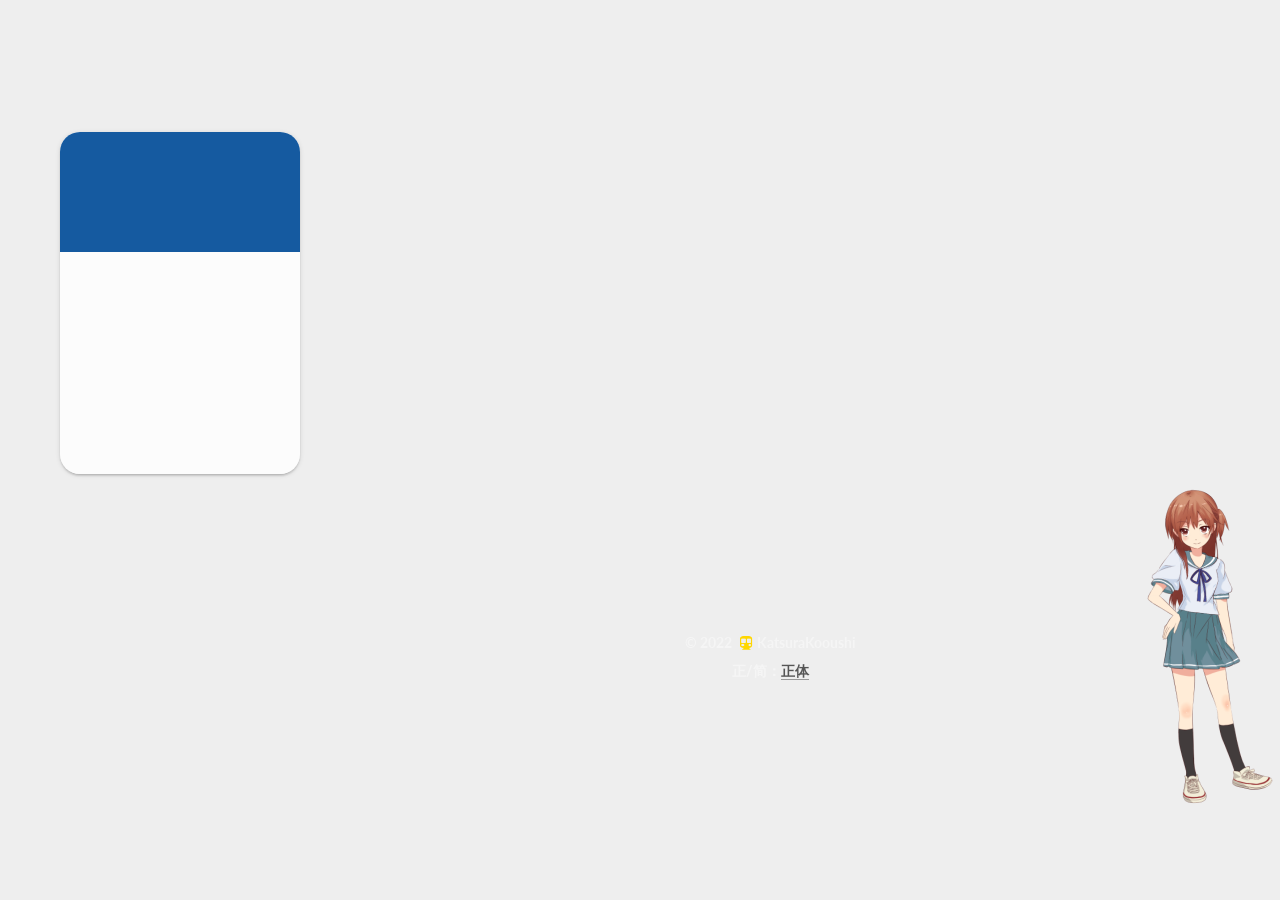
==== commit 484fb6f3: "Site updated: 2022-10-15 14:24:43" ====
--- a/archives/index.html
+++ b/archives/index.html
@@ -16,4 +16,4 @@
       let commentClass = event.target.classList[1];
       localStorage.setItem('comments_active', commentClass);
     });
-  }</script></div><div class="toggle sidebar-toggle"><span class="toggle-line toggle-line-first"></span> <span class="toggle-line toggle-line-middle"></span> <span class="toggle-line toggle-line-last"></span></div><aside class="sidebar"><div class="sidebar-inner"><ul class="sidebar-nav motion-element"><li class="sidebar-nav-toc">文章目錄</li><li class="sidebar-nav-overview">本站概要</li></ul><div class="post-toc-wrap sidebar-panel"></div><div class="site-overview-wrap sidebar-panel"><div class="site-author motion-element" itemprop="author" itemscope itemtype="http://schema.org/Person"><img class="site-author-image" itemprop="image" alt="" src="https://s1.ax1x.com/2022/10/13/xaDW4g.png"><p class="site-author-name" itemprop="name"></p><div class="site-description" itemprop="description">八咫鳥不會二度昭告天啟</div></div><div class="site-state-wrap motion-element"><nav class="site-state"><div class="site-state-item site-state-posts"><a href="/archives/"><span class="site-state-item-count">3</span> <span class="site-state-item-name">文章</span></a></div><div class="site-state-item site-state-categories"><a href="/categories/"><span class="site-state-item-count">2</span> <span class="site-state-item-name">分類</span></a></div></nav></div></div></div></aside><div id="sidebar-dimmer"></div></div></main><footer class="footer"><div class="footer-inner"><div class="copyright">&copy; <span itemprop="copyrightYear">2022</span> <span class="with-love"><i class="fa fa-subway"></i> </span><span class="author" itemprop="copyrightHolder">KatsuraKooushi</span></div></div></footer></div><script src="/lib/anime.min.js"></script><script src="//cdn.jsdelivr.net/npm/jquery@3/dist/jquery.min.js"></script><script src="//cdn.jsdelivr.net/gh/fancyapps/fancybox@3/dist/jquery.fancybox.min.js"></script><script src="/lib/velocity/velocity.min.js"></script><script src="/lib/velocity/velocity.ui.min.js"></script><script src="/js/utils.js"></script><script src="/js/motion.js"></script><script src="/js/schemes/pisces.js"></script><script src="/js/next-boot.js"></script><script src="/js/local-search.js"></script><script src="/live2dw/assets/L2Dwidget.min.js?094cbace49a39548bed64abff5988b05"></script><script>L2Dwidget.init({pluginRootPath:"live2dw/",pluginJsPath:"assets/",tagMode:!1,model:{jsonPath:"/live2dw/assets/hibiki.model.json"},display:{position:"right",width:150,height:400,vOffset:55},mobile:{show:!1},log:!1,pluginModelPath:"assets/"})</script></body></html>+  }</script></div><div class="toggle sidebar-toggle"><span class="toggle-line toggle-line-first"></span> <span class="toggle-line toggle-line-middle"></span> <span class="toggle-line toggle-line-last"></span></div><aside class="sidebar"><div class="sidebar-inner"><ul class="sidebar-nav motion-element"><li class="sidebar-nav-toc">文章目錄</li><li class="sidebar-nav-overview">本站概要</li></ul><div class="post-toc-wrap sidebar-panel"></div><div class="site-overview-wrap sidebar-panel"><div class="site-author motion-element" itemprop="author" itemscope itemtype="http://schema.org/Person"><img class="site-author-image" itemprop="image" alt="" src="https://s1.ax1x.com/2022/10/13/xaDW4g.png"><p class="site-author-name" itemprop="name"></p><div class="site-description" itemprop="description">八咫鳥不會二度昭告天啟</div></div><div class="site-state-wrap motion-element"><nav class="site-state"><div class="site-state-item site-state-posts"><a href="/archives/"><span class="site-state-item-count">3</span> <span class="site-state-item-name">文章</span></a></div><div class="site-state-item site-state-categories"><a href="/categories/"><span class="site-state-item-count">2</span> <span class="site-state-item-name">分類</span></a></div></nav></div></div></div></aside><div id="sidebar-dimmer"></div></div></main><footer class="footer"><div class="footer-inner"><div class="copyright">&copy; <span itemprop="copyrightYear">2022</span> <span class="with-love"><i class="fa fa-subway"></i> </span><span class="author" itemprop="copyrightHolder">KatsuraKooushi</span></div><div class="translate-style">正/简：<a id="translateLink" href="javascript:translatePage();">正体</a></div><script type="text/javascript" src="/js/tw_cn.js"></script><script type="text/javascript">var defaultEncoding=1,translateDelay=0,cookieDomain="https://willhor2.github.io/",msgToTraditionalChinese="正体",msgToSimplifiedChinese="簡體",translateButtonId="translateLink";translateInitilization()</script></div></footer></div><script src="/lib/anime.min.js"></script><script src="//cdn.jsdelivr.net/npm/jquery@3/dist/jquery.min.js"></script><script src="//cdn.jsdelivr.net/gh/fancyapps/fancybox@3/dist/jquery.fancybox.min.js"></script><script src="/lib/velocity/velocity.min.js"></script><script src="/lib/velocity/velocity.ui.min.js"></script><script src="/js/utils.js"></script><script src="/js/motion.js"></script><script src="/js/schemes/pisces.js"></script><script src="/js/next-boot.js"></script><script src="/js/local-search.js"></script><script src="/live2dw/assets/L2Dwidget.min.js?094cbace49a39548bed64abff5988b05"></script><script>L2Dwidget.init({"pluginRootPath":"live2dw/","pluginJsPath":"assets/","tagMode":false,"model":{"jsonPath":"/live2dw/assets/hibiki.model.json"},"display":{"position":"right","width":150,"height":400,"vOffset":55},"mobile":{"show":false},"log":false,"pluginModelPath":"assets/"});</script></body></html>
--- a/css/main.css
+++ b/css/main.css
@@ -1,3 +1,3 @@
-/* build time:Sat Oct 15 2022 12:47:04 GMT+0800 (中国标准时间)*/
-:root{--body-bg-color:#eee;--content-bg-color:#fff;--card-bg-color:#f5f5f5;--text-color:#555;--blockquote-color:#666;--link-color:#555;--link-hover-color:#222;--brand-color:#fff;--brand-hover-color:#fff;--table-row-odd-bg-color:#f9f9f9;--table-row-hover-bg-color:#f5f5f5;--menu-item-bg-color:#f5f5f5;--btn-default-bg:#fff;--btn-default-color:#555;--btn-default-border-color:#555;--btn-default-hover-bg:#222;--btn-default-hover-color:#fff;--btn-default-hover-border-color:#222}html{line-height:1.15;-webkit-text-size-adjust:100%}body{margin:0}main{display:block}h1{font-size:2em;margin:.67em 0}hr{box-sizing:content-box;height:0;overflow:visible}pre{font-family:monospace,monospace;font-size:1em}a{background:0 0}abbr[title]{border-bottom:none;text-decoration:underline;text-decoration:underline dotted}b,strong{font-weight:bolder}code,kbd,samp{font-family:monospace,monospace;font-size:1em}small{font-size:80%}sub,sup{font-size:75%;line-height:0;position:relative;vertical-align:baseline}sub{bottom:-.25em}sup{top:-.5em}img{border-style:none}button,input,optgroup,select,textarea{font-family:inherit;font-size:100%;line-height:1.15;margin:0}button,input{overflow:visible}button,select{text-transform:none}[type=button],[type=reset],[type=submit],button{-webkit-appearance:button}[type=button]::-moz-focus-inner,[type=reset]::-moz-focus-inner,[type=submit]::-moz-focus-inner,button::-moz-focus-inner{border-style:none;padding:0}[type=button]:-moz-focusring,[type=reset]:-moz-focusring,[type=submit]:-moz-focusring,button:-moz-focusring{outline:1px dotted ButtonText}fieldset{padding:.35em .75em .625em}legend{box-sizing:border-box;color:inherit;display:table;max-width:100%;padding:0;white-space:normal}progress{vertical-align:baseline}textarea{overflow:auto}[type=checkbox],[type=radio]{box-sizing:border-box;padding:0}[type=number]::-webkit-inner-spin-button,[type=number]::-webkit-outer-spin-button{height:auto}[type=search]{outline-offset:-2px;-webkit-appearance:textfield}[type=search]::-webkit-search-decoration{-webkit-appearance:none}::-webkit-file-upload-button{font:inherit;-webkit-appearance:button}details{display:block}summary{display:list-item}template{display:none}[hidden]{display:none}::selection{background:#262a30;color:#eee}body,html{height:100%}body{background:var(--body-bg-color);color:var(--text-color);font-family:Lato,"PingFang SC","Microsoft YaHei",sans-serif;font-size:1em;line-height:2}@media (max-width:991px){body{padding-left:0!important;padding-right:0!important}}h1,h2,h3,h4,h5,h6{font-family:'方正小标宋_GBK',Lato,"PingFang SC","Microsoft YaHei",sans-serif;font-weight:700;line-height:1.5;margin:20px 0 15px}h1{font-size:1.45em}h2{font-size:1.275em}h3{font-size:1.1em}h4{font-size:.925em}h5{font-size:.75em}h6{font-size:.575em}p{margin:0 0 20px 0}a,span.exturl{border-bottom:1px solid #999;color:var(--link-color);outline:0;text-decoration:none;overflow-wrap:break-word;word-wrap:break-word;cursor:pointer}a:hover,span.exturl:hover{border-bottom-color:var(--link-hover-color);color:var(--link-hover-color)}iframe,img,video{display:block;margin-left:auto;margin-right:auto;max-width:100%}hr{background-image:repeating-linear-gradient(-45deg,#ddd,#ddd 4px,transparent 4px,transparent 8px);border:0;height:3px;margin:40px 0}blockquote{border-left:4px solid #ddd;color:var(--blockquote-color);margin:0;padding:0 15px}blockquote cite::before{content:'-';padding:0 5px}dt{font-weight:700}dd{margin:0;padding:0}kbd{background-color:#f5f5f5;background-image:linear-gradient(#eee,#fff,#eee);border:1px solid #ccc;border-radius:.2em;box-shadow:.1em .1em .2em rgba(0,0,0,.1);color:#555;font-family:inherit;padding:.1em .3em;white-space:nowrap}.table-container{overflow:auto}table{border-collapse:collapse;border-spacing:0;font-size:.875em;margin:0 0 20px 0;width:100%}tbody tr:nth-of-type(odd){background:var(--table-row-odd-bg-color)}tbody tr:hover{background:var(--table-row-hover-bg-color)}caption,td,th{font-weight:400;padding:8px;vertical-align:middle}td,th{border:1px solid #ccc;border-bottom:3px solid #ddd}th{font-weight:700;padding-bottom:10px}td{border-bottom-width:1px}.btn{background:var(--btn-default-bg);border:2px solid var(--btn-default-border-color);border-radius:2px;color:var(--btn-default-color);display:inline-block;font-size:.875em;line-height:2;padding:0 20px;text-decoration:none;transition-property:background-color;transition-delay:0s;transition-duration:.2s;transition-timing-function:ease-in-out}.btn:hover{background:var(--btn-default-hover-bg);border-color:var(--btn-default-hover-border-color);color:var(--btn-default-hover-color)}.btn+.btn{margin:0 0 8px 8px}.btn .fa-fw{text-align:left;width:1.285714285714286em}.toggle{line-height:0}.toggle .toggle-line{background:#fff;display:inline-block;height:2px;left:0;position:relative;top:0;transition:all .4s;vertical-align:top;width:100%}.toggle .toggle-line:not(:first-child){margin-top:3px}.toggle.toggle-arrow .toggle-line-first{left:50%;top:2px;transform:rotate(45deg);width:50%}.toggle.toggle-arrow .toggle-line-middle{left:2px;width:90%}.toggle.toggle-arrow .toggle-line-last{left:50%;top:-2px;transform:rotate(-45deg);width:50%}.toggle.toggle-close .toggle-line-first{transform:rotate(-45deg);top:5px}.toggle.toggle-close .toggle-line-middle{opacity:0}.toggle.toggle-close .toggle-line-last{transform:rotate(45deg);top:-5px}.highlight-container{position:relative}.highlight-container .copy-btn:focus,.highlight-container:hover .copy-btn{opacity:1}.copy-btn{color:#333;cursor:pointer;line-height:1.6;opacity:0;padding:2px 6px;position:absolute;transition-delay:0s;transition-duration:.2s;transition-timing-function:ease-in-out;background-color:#eee;background-image:linear-gradient(#fcfcfc,#eee);border:1px solid #d5d5d5;border-radius:3px;font-size:.85em;right:4px;top:8px}.highlight,pre{background:#2d2d2d;color:#ccc;line-height:1.6;margin:0 auto 20px}code,pre{font-family:consolas,Menlo,monospace,"PingFang SC","Microsoft YaHei"}code{background:#eee;border-radius:3px;color:#555;padding:2px 4px;overflow-wrap:break-word;word-wrap:break-word}.highlight ::selection{background:#515151}.highlight pre{border:0;margin:0;padding:10px 0}.highlight table{border:0;margin:0;width:auto}.highlight td{border:0;padding:0}.highlight figcaption{background:#1b1b1b;color:#ccc;display:flex;font-size:.875em;justify-content:space-between;line-height:1.2;padding:.5em}.highlight figcaption a{color:#ccc}.highlight figcaption a:hover{border-bottom-color:#ccc}.highlight .gutter{-moz-user-select:none;-ms-user-select:none;-webkit-user-select:none;user-select:none}.highlight .gutter pre{background:#1b1b1b;color:#999;padding-left:10px;padding-right:10px;text-align:right}.highlight .code pre{background:#2d2d2d;padding-left:10px;width:100%}.gist table{width:auto}.gist table td{border:0}pre{overflow:auto;padding:10px}pre code{background:0 0;color:#ccc;font-size:.875em;padding:0;text-shadow:none}pre .deletion{background:maroon}pre .addition{background:green}pre .meta{color:#fc6;-moz-user-select:none;-ms-user-select:none;-webkit-user-select:none;user-select:none}pre .comment{color:#999}pre .attribute,pre .css .class,pre .css .id,pre .css .pseudo,pre .html .doctype,pre .name,pre .regexp,pre .ruby .constant,pre .tag,pre .variable,pre .xml .doctype,pre .xml .pi,pre .xml .tag .title{color:#f2777a}pre .built_in,pre .builtin-name,pre .command,pre .constant,pre .literal,pre .number,pre .params,pre .preprocessor{color:#f99157}pre .css .rules .attribute,pre .formula,pre .header,pre .inheritance,pre .ruby .class .title,pre .ruby .symbol,pre .special,pre .string,pre .symbol,pre .value,pre .xml .cdata{color:#9c9}pre .css .hexcolor,pre .title{color:#6cc}pre .coffeescript .title,pre .function,pre .javascript .title,pre .perl .sub,pre .python .decorator,pre .python .title,pre .ruby .function .title,pre .ruby .title .keyword{color:#69c}pre .javascript .function,pre .keyword{color:#c9c}.blockquote-center{border-left:none;margin:40px 0;padding:0;position:relative;text-align:center}.blockquote-center .fa{display:block;opacity:.6;position:absolute;width:100%}.blockquote-center .fa-quote-left{border-top:1px solid #ccc;text-align:left;top:-20px}.blockquote-center .fa-quote-right{border-bottom:1px solid #ccc;text-align:right;bottom:-20px}.blockquote-center div,.blockquote-center p{text-align:center}.post-body .group-picture img{margin:0 auto;padding:0 3px}.group-picture-row{margin-bottom:6px;overflow:hidden}.group-picture-column{float:left;margin-bottom:10px}.post-body .label{color:#555;display:inline;padding:0 2px}.post-body .label.default{background:#f0f0f0}.post-body .label.primary{background:#efe6f7}.post-body .label.info{background:#e5f2f8}.post-body .label.success{background:#e7f4e9}.post-body .label.warning{background:#fcf6e1}.post-body .label.danger{background:#fae8eb}.post-body .tabs{margin-bottom:20px}.post-body .tabs,.tabs-comment{display:block;padding-top:10px;position:relative}.post-body .tabs ul.nav-tabs,.tabs-comment ul.nav-tabs{display:flex;flex-wrap:wrap;margin:0;margin-bottom:-1px;padding:0}@media (max-width:413px){.post-body .tabs ul.nav-tabs,.tabs-comment ul.nav-tabs{display:block;margin-bottom:5px}}.post-body .tabs ul.nav-tabs li.tab,.tabs-comment ul.nav-tabs li.tab{border-bottom:1px solid #ddd;border-left:1px solid transparent;border-right:1px solid transparent;border-top:3px solid transparent;flex-grow:1;list-style-type:none;border-radius:0}@media (max-width:413px){.post-body .tabs ul.nav-tabs li.tab,.tabs-comment ul.nav-tabs li.tab{border-bottom:1px solid transparent;border-left:3px solid transparent;border-right:1px solid transparent;border-top:1px solid transparent}}@media (max-width:413px){.post-body .tabs ul.nav-tabs li.tab,.tabs-comment ul.nav-tabs li.tab{border-radius:0}}.post-body .tabs ul.nav-tabs li.tab a,.tabs-comment ul.nav-tabs li.tab a{border-bottom:initial;display:block;line-height:1.8;outline:0;padding:.25em .75em;text-align:center;transition-delay:0s;transition-duration:.2s;transition-timing-function:ease-out}.post-body .tabs ul.nav-tabs li.tab a i,.tabs-comment ul.nav-tabs li.tab a i{width:1.285714285714286em}.post-body .tabs ul.nav-tabs li.tab.active,.tabs-comment ul.nav-tabs li.tab.active{border-bottom:1px solid transparent;border-left:1px solid #ccc;border-right:1px solid #ccc;border-top:3px solid #fc6423}@media (max-width:413px){.post-body .tabs ul.nav-tabs li.tab.active,.tabs-comment ul.nav-tabs li.tab.active{border-bottom:1px solid #ccc;border-left:3px solid #fc6423;border-right:1px solid #ccc;border-top:1px solid #ccc}}.post-body .tabs ul.nav-tabs li.tab.active a,.tabs-comment ul.nav-tabs li.tab.active a{color:var(--link-color);cursor:default}.post-body .tabs .tab-content .tab-pane,.tabs-comment .tab-content .tab-pane{border:1px solid #ccc;border-top:0;padding:20px 20px 0 20px;border-radius:0}.post-body .tabs .tab-content .tab-pane:not(.active),.tabs-comment .tab-content .tab-pane:not(.active){display:none}.post-body .tabs .tab-content .tab-pane.active,.tabs-comment .tab-content .tab-pane.active{display:block}.post-body .tabs .tab-content .tab-pane.active:nth-of-type(1),.tabs-comment .tab-content .tab-pane.active:nth-of-type(1){border-radius:0}@media (max-width:413px){.post-body .tabs .tab-content .tab-pane.active:nth-of-type(1),.tabs-comment .tab-content .tab-pane.active:nth-of-type(1){border-radius:0}}.post-body .note{border-radius:3px;margin-bottom:20px;padding:1em;position:relative;border:1px solid #eee;border-left-width:5px}.post-body .note h2,.post-body .note h3,.post-body .note h4,.post-body .note h5,.post-body .note h6{margin-top:0;border-bottom:initial;margin-bottom:0;padding-top:0}.post-body .note blockquote:first-child,.post-body .note img:first-child,.post-body .note ol:first-child,.post-body .note p:first-child,.post-body .note pre:first-child,.post-body .note table:first-child,.post-body .note ul:first-child{margin-top:0}.post-body .note blockquote:last-child,.post-body .note img:last-child,.post-body .note ol:last-child,.post-body .note p:last-child,.post-body .note pre:last-child,.post-body .note table:last-child,.post-body .note ul:last-child{margin-bottom:0}.post-body .note.default{border-left-color:#777}.post-body .note.default h2,.post-body .note.default h3,.post-body .note.default h4,.post-body .note.default h5,.post-body .note.default h6{color:#777}.post-body .note.primary{border-left-color:#6f42c1}.post-body .note.primary h2,.post-body .note.primary h3,.post-body .note.primary h4,.post-body .note.primary h5,.post-body .note.primary h6{color:#6f42c1}.post-body .note.info{border-left-color:#428bca}.post-body .note.info h2,.post-body .note.info h3,.post-body .note.info h4,.post-body .note.info h5,.post-body .note.info h6{color:#428bca}.post-body .note.success{border-left-color:#5cb85c}.post-body .note.success h2,.post-body .note.success h3,.post-body .note.success h4,.post-body .note.success h5,.post-body .note.success h6{color:#5cb85c}.post-body .note.warning{border-left-color:#f0ad4e}.post-body .note.warning h2,.post-body .note.warning h3,.post-body .note.warning h4,.post-body .note.warning h5,.post-body .note.warning h6{color:#f0ad4e}.post-body .note.danger{border-left-color:#d9534f}.post-body .note.danger h2,.post-body .note.danger h3,.post-body .note.danger h4,.post-body .note.danger h5,.post-body .note.danger h6{color:#d9534f}.pagination .next,.pagination .page-number,.pagination .prev,.pagination .space{display:inline-block;margin:0 10px;padding:0 11px;position:relative;top:-1px}@media (max-width:767px){.pagination .next,.pagination .page-number,.pagination .prev,.pagination .space{margin:0 5px}}.pagination{border-top:1px solid #eee;margin:120px 0 0;text-align:center}.pagination .next,.pagination .page-number,.pagination .prev{border-bottom:0;border-top:1px solid #eee;transition-property:border-color;transition-delay:0s;transition-duration:.2s;transition-timing-function:ease-in-out}.pagination .next:hover,.pagination .page-number:hover,.pagination .prev:hover{border-top-color:#222}.pagination .space{margin:0;padding:0}.pagination .prev{margin-left:0}.pagination .next{margin-right:0}.pagination .page-number.current{background:#ccc;border-top-color:#ccc;color:#fff}@media (max-width:767px){.pagination{border-top:none}.pagination .next,.pagination .page-number,.pagination .prev{border-bottom:1px solid #eee;border-top:0;margin-bottom:10px;padding:0 10px}.pagination .next:hover,.pagination .page-number:hover,.pagination .prev:hover{border-bottom-color:#222}}.comments{margin-top:60px;overflow:hidden}.comment-button-group{display:flex;flex-wrap:wrap-reverse;justify-content:center;margin:1em 0}.comment-button-group .comment-button{margin:.1em .2em}.comment-button-group .comment-button.active{background:var(--btn-default-hover-bg);border-color:var(--btn-default-hover-border-color);color:var(--btn-default-hover-color)}.comment-position{display:none}.comment-position.active{display:block}.tabs-comment{background:var(--content-bg-color);margin-top:4em;padding-top:0}.tabs-comment .comments{border:0;box-shadow:none;margin-top:0;padding-top:0}.container{min-height:100%;position:relative}.main-inner{margin:0 auto;width:calc(100% - 20px)}@media (min-width:1200px){.main-inner{width:1160px}}@media (min-width:1600px){.main-inner{width:73%}}@media (max-width:767px){.content-wrap{padding:0 20px}}.header{background:0 0}.header-inner{margin:0 auto;width:calc(100% - 20px)}@media (min-width:1200px){.header-inner{width:1160px}}@media (min-width:1600px){.header-inner{width:73%}}.site-brand-container{display:flex;flex-shrink:0;padding:0 10px}.headband{background:url(https://s1.ax1x.com/2022/10/14/xw8F6U.png) no-repeat center center;height:131px}.site-meta{flex-grow:1;text-align:center}@media (max-width:767px){.site-meta{text-align:center}}.brand{border-bottom:none;color:var(--brand-color);display:inline-block;line-height:1.375em;padding:0 40px;position:relative}.brand:hover{color:var(--brand-hover-color)}.site-title{font-family:Lato,"PingFang SC","Microsoft YaHei",sans-serif;font-size:1.375em;font-weight:400;margin:0}.site-subtitle{color:#ddd;font-size:.85em;margin:10px 0}.use-motion .brand{opacity:0}.use-motion .custom-logo-image,.use-motion .site-subtitle,.use-motion .site-title{opacity:0;position:relative;top:-10px}.site-nav-right,.site-nav-toggle{display:none}@media (max-width:767px){.site-nav-right,.site-nav-toggle{display:flex;flex-direction:column;justify-content:center}}.site-nav-right .toggle,.site-nav-toggle .toggle{color:var(--text-color);padding:10px;width:22px}.site-nav-right .toggle .toggle-line,.site-nav-toggle .toggle .toggle-line{background:var(--text-color);border-radius:1px}.site-nav{display:block}@media (max-width:767px){.site-nav{clear:both;display:none}}.site-nav.site-nav-on{display:block}.menu{margin-top:20px;padding-left:0;text-align:center}.menu-item{display:inline-block;list-style:none;margin:0 10px}@media (max-width:767px){.menu-item{display:block;margin-top:10px}.menu-item.menu-item-search{display:none}}.menu-item a,.menu-item span.exturl{border-bottom:0;display:block;font-size:.85em;transition-property:border-color;transition-delay:0s;transition-duration:.2s;transition-timing-function:ease-in-out}@media (hover:none){.menu-item a:hover,.menu-item span.exturl:hover{border-bottom-color:transparent!important}}.menu-item .fa,.menu-item .fab,.menu-item .far,.menu-item .fas{margin-right:8px}.menu-item .badge{display:inline-block;font-weight:700;line-height:1;margin-left:.35em;margin-top:.35em;text-align:center;white-space:nowrap}@media (max-width:767px){.menu-item .badge{float:right;margin-left:0}}.menu .menu-item a:hover,.menu .menu-item span.exturl:hover,.menu-item-active a{background:var(--menu-item-bg-color)}.use-motion .menu-item{opacity:0}.sidebar{background:#222;bottom:0;box-shadow:inset 0 2px 6px #000;position:fixed;top:0}@media (max-width:991px){.sidebar{display:none}}.sidebar-inner{color:#999;padding:18px 10px;text-align:center}.cc-license{margin-top:10px;text-align:center}.cc-license .cc-opacity{border-bottom:none;opacity:.7}.cc-license .cc-opacity:hover{opacity:.9}.cc-license img{display:inline-block}.site-author-image{border:1px solid #eee;display:block;margin:0 auto;max-width:120px;padding:2px;border-radius:50%}.site-author-name{color:var(--text-color);font-weight:600;margin:0;text-align:center}.site-description{color:#999;font-size:.85em;margin-top:0;text-align:center}.links-of-author{margin-top:15px}.links-of-author a,.links-of-author span.exturl{border-bottom-color:#555;display:inline-block;font-size:.85em;margin-bottom:10px;margin-right:10px;vertical-align:middle}.links-of-author a::before,.links-of-author span.exturl::before{background:#4260e7;border-radius:50%;content:' ';display:inline-block;height:4px;margin-right:3px;vertical-align:middle;width:4px}.sidebar-button{margin-top:15px}.sidebar-button a{border:1px solid #fc6423;border-radius:4px;color:#fc6423;display:inline-block;padding:0 15px}.sidebar-button a .fa,.sidebar-button a .fab,.sidebar-button a .far,.sidebar-button a .fas{margin-right:5px}.sidebar-button a:hover{background:#fc6423;border:1px solid #fc6423;color:#fff}.sidebar-button a:hover .fa,.sidebar-button a:hover .fab,.sidebar-button a:hover .far,.sidebar-button a:hover .fas{color:#fff}.links-of-blogroll{font-size:.85em;margin-top:10px}.links-of-blogroll-title{font-size:.875em;font-weight:600;margin-top:0}.links-of-blogroll-list{list-style:none;margin:0;padding:0}#sidebar-dimmer{display:none}@media (max-width:767px){#sidebar-dimmer{background:#000;display:block;height:100%;left:100%;opacity:0;position:fixed;top:0;width:100%;z-index:1100}.sidebar-active+#sidebar-dimmer{opacity:.7;transform:translateX(-100%);transition:opacity .5s}}.sidebar-nav{margin:0;padding-bottom:20px;padding-left:0}.sidebar-nav li{border-bottom:1px solid transparent;color:var(--text-color);cursor:pointer;display:inline-block;font-size:.875em}.sidebar-nav li.sidebar-nav-overview{margin-left:10px}.sidebar-nav li:hover{color:#fc6423}.sidebar-nav .sidebar-nav-active{border-bottom-color:#fc6423;color:#fc6423}.sidebar-nav .sidebar-nav-active:hover{color:#fc6423}.sidebar-panel{display:none;overflow-x:hidden;overflow-y:auto}.sidebar-panel-active{display:block}.sidebar-toggle{background:#222;bottom:45px;cursor:pointer;height:14px;left:30px;padding:5px;position:fixed;width:14px;z-index:1300}@media (max-width:991px){.sidebar-toggle{left:20px;opacity:.8;display:none}}.sidebar-toggle:hover .toggle-line{background:#fc6423}.post-toc{font-size:.875em}.post-toc ol{list-style:none;margin:0;padding:0 2px 5px 10px;text-align:left}.post-toc ol>ol{padding-left:0}.post-toc ol a{transition-property:all;transition-delay:0s;transition-duration:.2s;transition-timing-function:ease-in-out}.post-toc .nav-item{line-height:1.8;overflow:hidden;text-overflow:ellipsis;white-space:nowrap}.post-toc .nav .nav-child{display:none}.post-toc .nav .active>.nav-child{display:block}.post-toc .nav .active-current>.nav-child{display:block}.post-toc .nav .active-current>.nav-child>.nav-item{display:block}.post-toc .nav .active>a{border-bottom-color:#fc6423;color:#fc6423}.post-toc .nav .active-current>a{color:#fc6423}.post-toc .nav .active-current>a:hover{color:#fc6423}.site-state{display:flex;justify-content:center;line-height:1.4;margin-top:10px;overflow:hidden;text-align:center;white-space:nowrap}.site-state-item{padding:0 15px}.site-state-item:not(:first-child){border-left:1px solid #eee}.site-state-item a{border-bottom:none}.site-state-item-count{display:block;font-size:1em;font-weight:600;text-align:center}.site-state-item-name{color:#999;font-size:.85em}.footer{color:#f5f5f5;font-size:.875em;padding:20px 0;font-weight:700}.footer.footer-fixed{bottom:0;left:0;position:absolute;right:0}.footer-inner{box-sizing:border-box;margin:0 auto;text-align:center;width:calc(100% - 20px)}@media (min-width:1200px){.footer-inner{width:1160px}}@media (min-width:1600px){.footer-inner{width:73%}}.languages{display:inline-block;font-size:1.125em;position:relative}.languages .lang-select-label span{margin:0 .5em}.languages .lang-select{height:100%;left:0;opacity:0;position:absolute;top:0;width:100%}.with-love{color:gold;display:inline-block;margin:0 5px}.powered-by,.theme-info{display:inline-block}@-moz-keyframes iconAnimate{0%,100%{transform:scale(1)}10%,30%{transform:scale(.9)}20%,40%,60%,80%{transform:scale(1.1)}50%,70%{transform:scale(1.1)}}@-webkit-keyframes iconAnimate{0%,100%{transform:scale(1)}10%,30%{transform:scale(.9)}20%,40%,60%,80%{transform:scale(1.1)}50%,70%{transform:scale(1.1)}}@-o-keyframes iconAnimate{0%,100%{transform:scale(1)}10%,30%{transform:scale(.9)}20%,40%,60%,80%{transform:scale(1.1)}50%,70%{transform:scale(1.1)}}@keyframes iconAnimate{0%,100%{transform:scale(1)}10%,30%{transform:scale(.9)}20%,40%,60%,80%{transform:scale(1.1)}50%,70%{transform:scale(1.1)}}.back-to-top{font-size:12px;text-align:center;transition-delay:0s;transition-duration:.2s;transition-timing-function:ease-in-out}.back-to-top{background:#222;bottom:-100px;box-sizing:border-box;color:#fff;cursor:pointer;left:30px;opacity:.6;padding:0 6px;position:fixed;transition-property:bottom;z-index:1300;width:initial}.back-to-top:hover{color:#fc6423}.back-to-top.back-to-top-on{bottom:30px}@media (max-width:991px){.back-to-top{left:20px;opacity:.8}}.post-body{font-family:STFangSong,Lato,"PingFang SC","Microsoft YaHei",sans-serif;overflow-wrap:break-word;word-wrap:break-word}@media (min-width:1200px){.post-body{font-size:1.125em}}.post-body .exturl .fa{font-size:.875em;margin-left:4px}.post-body .figure .caption,.post-body .image-caption{color:#999;font-size:.875em;font-weight:700;line-height:1;margin:-20px auto 15px;text-align:center}.post-sticky-flag{display:inline-block;transform:rotate(30deg)}.post-button{margin-top:40px;text-align:center}.use-motion .comments,.use-motion .pagination,.use-motion .post-block{opacity:0}.use-motion .post-header{opacity:0}.use-motion .post-body{opacity:0}.use-motion .collection-header{opacity:0}.posts-collapse{margin-left:35px;position:relative}@media (max-width:767px){.posts-collapse{margin-left:0;margin-right:0}}.posts-collapse .collection-title{font-size:1.125em;position:relative}.posts-collapse .collection-title::before{background:#999;border:1px solid #fff;border-radius:50%;content:' ';height:10px;left:0;margin-left:-6px;margin-top:-4px;position:absolute;top:50%;width:10px}.posts-collapse .collection-year{font-size:1.5em;font-weight:700;margin:60px 0;position:relative}.posts-collapse .collection-year::before{background:#bbb;border-radius:50%;content:' ';height:8px;left:0;margin-left:-4px;margin-top:-4px;position:absolute;top:50%;width:8px}.posts-collapse .collection-header{display:block;margin:0 0 0 20px}.posts-collapse .collection-header small{color:#bbb;margin-left:5px}.posts-collapse .post-header{border-bottom:1px dashed #ccc;margin:30px 0;padding-left:15px;position:relative;transition-property:border;transition-delay:0s;transition-duration:.2s;transition-timing-function:ease-in-out}.posts-collapse .post-header::before{background:#bbb;border:1px solid #fff;border-radius:50%;content:' ';height:6px;left:0;margin-left:-4px;position:absolute;top:.8em;transition-property:background;width:6px;transition-delay:0s;transition-duration:.2s;transition-timing-function:ease-in-out}.posts-collapse .post-header:hover{border-bottom-color:#666}.posts-collapse .post-header:hover::before{background:#222}.posts-collapse .post-meta{display:inline;font-size:.8em;margin-right:10px}.posts-collapse .post-title{display:inline}.posts-collapse .post-title a,.posts-collapse .post-title span.exturl{border-bottom:none;color:var(--link-color)}.posts-collapse .post-title .fa-external-link-alt{font-size:.875em;margin-left:5px}.posts-collapse::before{background:#f5f5f5;content:' ';height:100%;left:0;margin-left:-2px;position:absolute;top:1.25em;width:4px}.post-eof{background:#ccc;height:1px;margin:80px auto 60px;text-align:center;width:8%}.post-block:last-of-type .post-eof{display:none}.content{padding-top:40px}@media (min-width:992px){.post-body{text-align:justify}}@media (max-width:991px){.post-body{text-align:justify}}.post-body h1,.post-body h2,.post-body h3,.post-body h4,.post-body h5,.post-body h6{padding-top:10px}.post-body h1 .header-anchor,.post-body h2 .header-anchor,.post-body h3 .header-anchor,.post-body h4 .header-anchor,.post-body h5 .header-anchor,.post-body h6 .header-anchor{border-bottom-style:none;color:#ccc;float:right;margin-left:10px;visibility:hidden}.post-body h1 .header-anchor:hover,.post-body h2 .header-anchor:hover,.post-body h3 .header-anchor:hover,.post-body h4 .header-anchor:hover,.post-body h5 .header-anchor:hover,.post-body h6 .header-anchor:hover{color:inherit}.post-body h1:hover .header-anchor,.post-body h2:hover .header-anchor,.post-body h3:hover .header-anchor,.post-body h4:hover .header-anchor,.post-body h5:hover .header-anchor,.post-body h6:hover .header-anchor{visibility:visible}.post-body iframe,.post-body img,.post-body video{margin-bottom:20px}.post-body .video-container{height:0;margin-bottom:20px;overflow:hidden;padding-top:75%;position:relative;width:100%}.post-body .video-container embed,.post-body .video-container iframe,.post-body .video-container object{height:100%;left:0;margin:0;position:absolute;top:0;width:100%}.post-gallery{align-items:center;display:grid;grid-gap:10px;grid-template-columns:1fr 1fr 1fr;margin-bottom:20px}@media (max-width:767px){.post-gallery{grid-template-columns:1fr 1fr}}.post-gallery a{border:0}.post-gallery img{margin:0}.posts-expand .post-header{font-size:1.125em}.posts-expand .post-title{font-size:1.5em;font-weight:400;margin:initial;text-align:center;overflow-wrap:break-word;word-wrap:break-word}.posts-expand .post-title-link{border-bottom:none;color:var(--link-color);display:inline-block;position:relative;vertical-align:top}.posts-expand .post-title-link::before{background:var(--link-color);bottom:0;content:'';height:2px;left:0;position:absolute;transform:scaleX(0);visibility:hidden;width:100%;transition-delay:0s;transition-duration:.2s;transition-timing-function:ease-in-out}.posts-expand .post-title-link:hover::before{transform:scaleX(1);visibility:visible}.posts-expand .post-title-link .fa-external-link-alt{font-size:.875em;margin-left:5px}.posts-expand .post-meta{color:#999;font-family:STFangSong,Lato,"PingFang SC","Microsoft YaHei",sans-serif;font-size:.8em;margin:3px 0 60px 0;text-align:center}.posts-expand .post-meta .post-description{font-size:.875em;margin-top:2px}.posts-expand .post-meta time{border-bottom:1px dashed #999;cursor:pointer}.post-meta .post-meta-item+.post-meta-item::before{content:'|';margin:0 .5em}.post-meta-divider{margin:0 .5em}.post-meta-item-icon{margin-right:3px}@media (max-width:991px){.post-meta-item-icon{display:inline-block}}.post-meta-item-text{display:none}@media (max-width:991px){.post-meta-item-text{display:none}}.post-nav{border-top:1px solid #eee;display:flex;justify-content:space-between;margin-top:15px;padding:10px 5px 0}.post-nav-item{flex:1}.post-nav-item a{border-bottom:none;display:block;font-size:.875em;line-height:1.6;position:relative}.post-nav-item a:active{top:2px}.post-nav-item .fa{font-size:.8em}.post-nav-item:first-child{margin-right:15px}.post-nav-item:first-child .fa{margin-right:5px}.post-nav-item:last-child{margin-left:15px;text-align:right}.post-nav-item:last-child .fa{margin-left:5px}.rtl.post-body a,.rtl.post-body h1,.rtl.post-body h2,.rtl.post-body h3,.rtl.post-body h4,.rtl.post-body h5,.rtl.post-body h6,.rtl.post-body li,.rtl.post-body ol,.rtl.post-body p,.rtl.post-body ul{direction:rtl;font-family:UKIJ Ekran}.rtl.post-title{font-family:UKIJ Ekran}.post-tags{margin-top:40px;text-align:center}.post-tags a{display:inline-block;font-size:.85em}.post-tags a:not(:last-child){margin-right:10px}.post-widgets{border-top:1px solid #eee;margin-top:15px;text-align:center}.wp_rating{height:20px;line-height:20px;margin-top:10px;padding-top:6px;text-align:center}.social-like{display:flex;font-size:.875em;justify-content:center;text-align:center}.reward-container{margin:20px auto;padding:10px 0;text-align:center;width:90%}.reward-container button{background:0 0;border:1px solid #fc6423;border-radius:0;color:#fc6423;cursor:pointer;line-height:2;outline:0;padding:0 15px;vertical-align:text-top}.reward-container button:hover{background:#fc6423;border:1px solid transparent;color:#fa9366}#qr{padding-top:20px}#qr a{border:0}#qr img{display:inline-block;margin:.8em 2em 0 2em;max-width:100%;width:180px}#qr p{text-align:center}.category-all-page .category-all-title{text-align:center}.category-all-page .category-all{margin-top:20px}.category-all-page .category-list{list-style:none;margin:0;padding:0}.category-all-page .category-list-item{margin:5px 10px}.category-all-page .category-list-count{color:#bbb}.category-all-page .category-list-count::before{content:' (';display:inline}.category-all-page .category-list-count::after{content:') ';display:inline}.category-all-page .category-list-child{padding-left:10px}.event-list{padding:0}.event-list hr{background:#222;margin:20px 0 45px 0}.event-list hr::after{background:#222;color:#fff;content:'NOW';display:inline-block;font-weight:700;padding:0 5px;text-align:right}.event-list .event{background:#222;margin:20px 0;min-height:40px;padding:15px 0 15px 10px}.event-list .event .event-summary{color:#fff;margin:0;padding-bottom:3px}.event-list .event .event-summary::before{animation:dot-flash 1s alternate infinite ease-in-out;color:#fff;content:'\f111';display:inline-block;font-size:10px;margin-right:25px;vertical-align:middle;font-family:'Font Awesome 5 Free';font-weight:900}.event-list .event .event-relative-time{color:#bbb;display:inline-block;font-size:12px;font-weight:400;padding-left:12px}.event-list .event .event-details{color:#fff;display:block;line-height:18px;margin-left:56px;padding-bottom:6px;padding-top:3px;text-indent:-24px}.event-list .event .event-details::before{color:#fff;display:inline-block;margin-right:9px;text-align:center;text-indent:0;width:14px;font-family:'Font Awesome 5 Free';font-weight:900}.event-list .event .event-details.event-location::before{content:'\f041'}.event-list .event .event-details.event-duration::before{content:'\f017'}.event-list .event-past{background:#f5f5f5}.event-list .event-past .event-details,.event-list .event-past .event-summary{color:#bbb;opacity:.9}.event-list .event-past .event-details::before,.event-list .event-past .event-summary::before{animation:none;color:#bbb}@-moz-keyframes dot-flash{from{opacity:1;transform:scale(1)}to{opacity:0;transform:scale(.8)}}@-webkit-keyframes dot-flash{from{opacity:1;transform:scale(1)}to{opacity:0;transform:scale(.8)}}@-o-keyframes dot-flash{from{opacity:1;transform:scale(1)}to{opacity:0;transform:scale(.8)}}@keyframes dot-flash{from{opacity:1;transform:scale(1)}to{opacity:0;transform:scale(.8)}}ul.breadcrumb{font-size:.8em;list-style:none;margin:1em 0;padding:0 2em;text-align:center}ul.breadcrumb li{display:inline}ul.breadcrumb li+li::before{content:'/\00a0';font-weight:400;padding:.5em}ul.breadcrumb li+li:last-child{font-weight:700}.tag-cloud{text-align:center}.tag-cloud a{display:inline-block;margin:10px}.tag-cloud a:hover{color:var(--link-hover-color)!important}.search-pop-overlay{background:rgba(0,0,0,0);height:100%;left:0;position:fixed;top:0;transition:visibility 0s linear .2s,background .2s;visibility:hidden;width:100%;z-index:1400}.search-pop-overlay.search-active{background:rgba(0,0,0,.3);transition:background .2s;visibility:visible}.search-popup{background:var(--card-bg-color);border-radius:5px;height:80%;left:calc(50% - 350px);position:fixed;top:10%;transform:scale(0);transition:transform .2s;width:700px;z-index:1500}.search-active .search-popup{transform:scale(1)}@media (max-width:767px){.search-popup{border-radius:0;height:100%;left:0;margin:0;top:0;width:100%}}.search-popup .popup-btn-close,.search-popup .search-icon{color:#999;font-size:18px;padding:0 10px}.search-popup .popup-btn-close{cursor:pointer}.search-popup .popup-btn-close:hover .fa{color:#222}.search-popup .search-header{background:#eee;border-top-left-radius:5px;border-top-right-radius:5px;display:flex;padding:5px}.search-popup input.search-input{background:0 0;border:0;outline:0;width:100%}.search-popup input.search-input::-webkit-search-cancel-button{display:none}.search-popup .search-input-container{flex-grow:1;padding:2px}.search-popup ul.search-result-list{margin:0 5px;padding:0;width:100%}.search-popup p.search-result{border-bottom:1px dashed #ccc;padding:5px 0}.search-popup a.search-result-title{font-weight:700}.search-popup .search-keyword{border-bottom:1px dashed #ff2a2a;color:#ff2a2a;font-weight:700}.search-popup #search-result{display:flex;height:calc(100% - 55px);overflow:auto;padding:5px 25px}.search-popup #no-result{color:#ccc;margin:auto}.header{margin:0 auto;position:relative;width:calc(100% - 20px)}@media (min-width:1200px){.header{width:1160px}}@media (min-width:1600px){.header{width:73%}}@media (max-width:991px){.header{width:auto}}.header-inner{background:var(--content-bg-color);border-radius:20px 20px 20px 20px;box-shadow:0 2px 2px 0 rgba(0,0,0,.12),0 3px 1px -2px rgba(0,0,0,.06),0 1px 5px 0 rgba(0,0,0,.12);overflow:hidden;padding:0;position:absolute;top:1px;width:240px}@media (min-width:1200px){.header-inner{width:240px}}@media (max-width:991px){.header-inner{border-radius:initial;position:relative;width:auto}}.main-inner{align-items:flex-start;display:flex;justify-content:space-between;flex-direction:row-reverse}@media (max-width:991px){.main-inner{width:auto}}.content-wrap{background:var(--content-bg-color);border-radius:20px 20px 20px 20px;box-shadow:0 2px 2px 0 rgba(0,0,0,.12),0 3px 1px -2px rgba(0,0,0,.06),0 1px 5px 0 rgba(0,0,0,.12);box-sizing:border-box;padding:40px;width:calc(100% - 252px)}@media (max-width:991px){.content-wrap{border-radius:initial;padding:20px;width:100%}}.footer-inner{padding-left:260px}.back-to-top{left:auto;right:30px}@media (max-width:991px){.back-to-top{right:20px}}@media (max-width:991px){.footer-inner{padding-left:0;padding-right:0;width:auto}}.site-brand-container{background:#222}@media (max-width:991px){.site-brand-container{box-shadow:0 0 16px rgba(0,0,0,.5)}}.site-meta{padding:20px 0}.brand{padding:0}.site-subtitle{margin:10px 10px 0}.custom-logo-image{margin-top:20px}@media (max-width:991px){.custom-logo-image{display:none}}@media (min-width:768px) and (max-width:991px){.site-nav-right,.site-nav-toggle{display:flex;flex-direction:column;justify-content:center}}.site-nav-right .toggle,.site-nav-toggle .toggle{color:#fff}.site-nav-right .toggle .toggle-line,.site-nav-toggle .toggle .toggle-line{background:#fff}@media (min-width:768px) and (max-width:991px){.site-nav{display:none}}.menu .menu-item{display:block;margin:0}.menu .menu-item a,.menu .menu-item span.exturl{padding:5px 20px;position:relative;text-align:left;transition-property:background-color}@media (max-width:991px){.menu .menu-item.menu-item-search{display:none}}.menu .menu-item .badge{background:#ccc;border-radius:10px;color:#fff;float:right;padding:2px 5px;text-shadow:1px 1px 0 rgba(0,0,0,.1);vertical-align:middle}.main-menu .menu-item-active a::after{background:#bbb;border-radius:50%;content:' ';height:6px;margin-top:-3px;position:absolute;right:15px;top:50%;width:6px}.sub-menu{background:var(--content-bg-color);border-bottom:1px solid #ccc;margin:0;padding:6px 0}.sub-menu .menu-item{display:inline-block}.sub-menu .menu-item a,.sub-menu .menu-item span.exturl{background:0 0;margin:5px 10px;padding:initial}.sub-menu .menu-item a:hover,.sub-menu .menu-item span.exturl:hover{background:0 0;color:#fc6423}.sub-menu .menu-item-active a{border-bottom-color:#fc6423;color:#fc6423}.sub-menu .menu-item-active a:hover{border-bottom-color:#fc6423}.sidebar{background:var(--body-bg-color);box-shadow:none;margin-top:100%;position:static;width:240px}@media (max-width:991px){.sidebar{display:none}}.sidebar-toggle{display:none}.sidebar-inner{background:var(--content-bg-color);border-radius:20px;box-shadow:0 2px 2px 0 rgba(0,0,0,.12),0 3px 1px -2px rgba(0,0,0,.06),0 1px 5px 0 rgba(0,0,0,.12),0 -1px .5px 0 rgba(0,0,0,.09);box-sizing:border-box;color:var(--text-color);width:240px;opacity:0}.sidebar-inner.affix{position:fixed;top:12px}.sidebar-inner.affix-bottom{position:absolute}.site-state-item{padding:0 10px}.sidebar-button{border-bottom:1px dotted #ccc;border-top:1px dotted #ccc;margin-top:10px;text-align:center}.sidebar-button a{border:0;color:#fc6423;display:block}.sidebar-button a:hover{background:0 0;border:0;color:#e34603}.sidebar-button a:hover .fa,.sidebar-button a:hover .fab,.sidebar-button a:hover .far,.sidebar-button a:hover .fas{color:#e34603}.links-of-author{display:flex;flex-wrap:wrap;margin-top:10px;justify-content:center}.links-of-author-item{margin:5px 0 0;width:50%}.links-of-author-item a,.links-of-author-item span.exturl{box-sizing:border-box;display:inline-block;margin-bottom:0;margin-right:0;max-width:216px;overflow:hidden;padding:0 5px;text-overflow:ellipsis;white-space:nowrap}.links-of-author-item a,.links-of-author-item span.exturl{border-bottom:none;display:block;text-decoration:none}.links-of-author-item a::before,.links-of-author-item span.exturl::before{display:none}.links-of-author-item a:hover,.links-of-author-item span.exturl:hover{background:var(--body-bg-color);border-radius:4px}.links-of-author-item .fa,.links-of-author-item .fab,.links-of-author-item .far,.links-of-author-item .fas{margin-right:2px}.links-of-blogroll-item{padding:0}.content-wrap{background:initial;box-shadow:initial;padding:initial}.post-block{background:var(--content-bg-color);border-radius:20px 20px 20px 20px;box-shadow:0 2px 2px 0 rgba(0,0,0,.12),0 3px 1px -2px rgba(0,0,0,.06),0 1px 5px 0 rgba(0,0,0,.12);padding:40px}.post-block+.post-block{border-radius:20px;box-shadow:0 2px 2px 0 rgba(0,0,0,.12),0 3px 1px -2px rgba(0,0,0,.06),0 1px 5px 0 rgba(0,0,0,.12),0 -1px .5px 0 rgba(0,0,0,.09);margin-top:12px}.comments{background:var(--content-bg-color);border-radius:20px;box-shadow:0 2px 2px 0 rgba(0,0,0,.12),0 3px 1px -2px rgba(0,0,0,.06),0 1px 5px 0 rgba(0,0,0,.12),0 -1px .5px 0 rgba(0,0,0,.09);margin-top:12px;padding:40px}.tabs-comment{margin-top:1em}.content{padding-top:5px}.post-eof{display:none}.pagination{background:var(--content-bg-color);border-radius:20px;border-top:initial;box-shadow:0 2px 2px 0 rgba(0,0,0,.12),0 3px 1px -2px rgba(0,0,0,.06),0 1px 5px 0 rgba(0,0,0,.12),0 -1px .5px 0 rgba(0,0,0,.09);margin:12px 0 0;padding:10px 0 10px}.pagination .next,.pagination .page-number,.pagination .prev{margin-bottom:initial;top:initial}.main{padding-bottom:initial}.footer{bottom:auto}.sub-menu{border-bottom:initial;box-shadow:0 2px 2px 0 rgba(0,0,0,.12),0 3px 1px -2px rgba(0,0,0,.06),0 1px 5px 0 rgba(0,0,0,.12)}.sub-menu+.content .post-block{box-shadow:0 2px 2px 0 rgba(0,0,0,.12),0 3px 1px -2px rgba(0,0,0,.06),0 1px 5px 0 rgba(0,0,0,.12),0 -1px .5px 0 rgba(0,0,0,.09);margin-top:12px}@media (min-width:768px) and (max-width:991px){.sub-menu+.content .post-block{margin-top:10px}}@media (max-width:767px){.sub-menu+.content .post-block{margin-top:8px}}.post-body h1,.post-body h2{border-bottom:1px solid #eee}.post-body h3{border-bottom:1px dotted #eee}@media (min-width:768px) and (max-width:991px){.content-wrap{padding:10px}.posts-expand .post-button{margin-top:20px}.post-block{border-radius:20px;box-shadow:0 2px 2px 0 rgba(0,0,0,.12),0 3px 1px -2px rgba(0,0,0,.06),0 1px 5px 0 rgba(0,0,0,.12),0 -1px .5px 0 rgba(0,0,0,.09);padding:20px}.post-block+.post-block{margin-top:10px}.comments{margin-top:10px;padding:10px 20px}.pagination{margin:10px 0 0}}@media (max-width:767px){.content-wrap{padding:8px}.posts-expand .post-button{margin:12px 0}.post-block{border-radius:20px;box-shadow:0 2px 2px 0 rgba(0,0,0,.12),0 3px 1px -2px rgba(0,0,0,.06),0 1px 5px 0 rgba(0,0,0,.12),0 -1px .5px 0 rgba(0,0,0,.09);min-height:auto;padding:12px}.post-block+.post-block{margin-top:8px}.comments{margin-top:8px;padding:10px 12px}.pagination{margin:8px 0 0}}body{background-position:-99999px -99999px;-webkit-background-size:cover;-o-background-size:cover;-moz-background-size:cover;-ms-background-size:cover}body:before{content:' ';position:fixed;z-index:-1;top:0;right:0;bottom:0;left:0;background:url(https://s1.ax1x.com/2022/10/13/xaDm7T.png) 40% 50% no-repeat;background-size:cover}.sidebar{background-color:transparent;opacity:.8}.header-inner{background:rgba(255,255,255,.8)}.post-block{background:rgba(255,255,255,.8) none repeat scroll!important}.post{margin-top:10px;margin-bottom:60px;padding:25px;-webkit-box-shadow:0 0 5px rgba(202,203,203,.5);-moz-box-shadow:0 0 5px rgba(202,203,204,.5)}.site-title{font-size:22px!important;font-family:Rockwell!important}.site-subtitle{font-size:18px!important;font-family:'Ms Gothic'!important}.site-description{font-size:16px!important;font-family:FZBeiWeiKaiShu-Z15!important}.post-body p{text-indent:2em}.highlight{border-radius:15px;background-color:#2d2d2d;overflow:auto;border-width:1px 1px 1px 2px;border-style:solid solid solid solid;border-color:#aaa #aaa #aaa #000;border-image:initial;position:relative}code{padding:2px 4px;overflow-wrap:break-word;word-wrap:break-word;color:#ff7600;background:#fbf7f8;border-radius:3px;font-size:15px;font-weight:400}.site-brand-container{background:#155aa0}
+/* build time:Sat Oct 15 2022 14:24:41 GMT+0800 (中国标准时间)*/
+:root{--body-bg-color:#eee;--content-bg-color:#fff;--card-bg-color:#f5f5f5;--text-color:#555;--blockquote-color:#666;--link-color:#555;--link-hover-color:#222;--brand-color:#fff;--brand-hover-color:#fff;--table-row-odd-bg-color:#f9f9f9;--table-row-hover-bg-color:#f5f5f5;--menu-item-bg-color:#f5f5f5;--btn-default-bg:#fff;--btn-default-color:#555;--btn-default-border-color:#555;--btn-default-hover-bg:#222;--btn-default-hover-color:#fff;--btn-default-hover-border-color:#222}html{line-height:1.15;-webkit-text-size-adjust:100%}body{margin:0}main{display:block}h1{font-size:2em;margin:.67em 0}hr{box-sizing:content-box;height:0;overflow:visible}pre{font-family:monospace,monospace;font-size:1em}a{background:0 0}abbr[title]{border-bottom:none;text-decoration:underline;text-decoration:underline dotted}b,strong{font-weight:bolder}code,kbd,samp{font-family:monospace,monospace;font-size:1em}small{font-size:80%}sub,sup{font-size:75%;line-height:0;position:relative;vertical-align:baseline}sub{bottom:-.25em}sup{top:-.5em}img{border-style:none}button,input,optgroup,select,textarea{font-family:inherit;font-size:100%;line-height:1.15;margin:0}button,input{overflow:visible}button,select{text-transform:none}[type=button],[type=reset],[type=submit],button{-webkit-appearance:button}[type=button]::-moz-focus-inner,[type=reset]::-moz-focus-inner,[type=submit]::-moz-focus-inner,button::-moz-focus-inner{border-style:none;padding:0}[type=button]:-moz-focusring,[type=reset]:-moz-focusring,[type=submit]:-moz-focusring,button:-moz-focusring{outline:1px dotted ButtonText}fieldset{padding:.35em .75em .625em}legend{box-sizing:border-box;color:inherit;display:table;max-width:100%;padding:0;white-space:normal}progress{vertical-align:baseline}textarea{overflow:auto}[type=checkbox],[type=radio]{box-sizing:border-box;padding:0}[type=number]::-webkit-inner-spin-button,[type=number]::-webkit-outer-spin-button{height:auto}[type=search]{outline-offset:-2px;-webkit-appearance:textfield}[type=search]::-webkit-search-decoration{-webkit-appearance:none}::-webkit-file-upload-button{font:inherit;-webkit-appearance:button}details{display:block}summary{display:list-item}template{display:none}[hidden]{display:none}::selection{background:#262a30;color:#eee}body,html{height:100%}body{background:var(--body-bg-color);color:var(--text-color);font-family:Lato,"PingFang SC","Microsoft YaHei",sans-serif;font-size:1em;line-height:2}@media (max-width:991px){body{padding-left:0!important;padding-right:0!important}}h1,h2,h3,h4,h5,h6{font-family:'方正小标宋_GBK',Lato,"PingFang SC","Microsoft YaHei",sans-serif;font-weight:700;line-height:1.5;margin:20px 0 15px}h1{font-size:1.45em}h2{font-size:1.275em}h3{font-size:1.1em}h4{font-size:.925em}h5{font-size:.75em}h6{font-size:.575em}p{margin:0 0 20px 0}a,span.exturl{border-bottom:1px solid #999;color:var(--link-color);outline:0;text-decoration:none;overflow-wrap:break-word;word-wrap:break-word;cursor:pointer}a:hover,span.exturl:hover{border-bottom-color:var(--link-hover-color);color:var(--link-hover-color)}iframe,img,video{display:block;margin-left:auto;margin-right:auto;max-width:100%}hr{background-image:repeating-linear-gradient(-45deg,#ddd,#ddd 4px,transparent 4px,transparent 8px);border:0;height:3px;margin:40px 0}blockquote{border-left:4px solid #ddd;color:var(--blockquote-color);margin:0;padding:0 15px}blockquote cite::before{content:'-';padding:0 5px}dt{font-weight:700}dd{margin:0;padding:0}kbd{background-color:#f5f5f5;background-image:linear-gradient(#eee,#fff,#eee);border:1px solid #ccc;border-radius:.2em;box-shadow:.1em .1em .2em rgba(0,0,0,.1);color:#555;font-family:inherit;padding:.1em .3em;white-space:nowrap}.table-container{overflow:auto}table{border-collapse:collapse;border-spacing:0;font-size:.875em;margin:0 0 20px 0;width:100%}tbody tr:nth-of-type(odd){background:var(--table-row-odd-bg-color)}tbody tr:hover{background:var(--table-row-hover-bg-color)}caption,td,th{font-weight:400;padding:8px;vertical-align:middle}td,th{border:1px solid #ccc;border-bottom:3px solid #ddd}th{font-weight:700;padding-bottom:10px}td{border-bottom-width:1px}.btn{background:var(--btn-default-bg);border:2px solid var(--btn-default-border-color);border-radius:2px;color:var(--btn-default-color);display:inline-block;font-size:.875em;line-height:2;padding:0 20px;text-decoration:none;transition-property:background-color;transition-delay:0s;transition-duration:.2s;transition-timing-function:ease-in-out}.btn:hover{background:var(--btn-default-hover-bg);border-color:var(--btn-default-hover-border-color);color:var(--btn-default-hover-color)}.btn+.btn{margin:0 0 8px 8px}.btn .fa-fw{text-align:left;width:1.285714285714286em}.toggle{line-height:0}.toggle .toggle-line{background:#fff;display:inline-block;height:2px;left:0;position:relative;top:0;transition:all .4s;vertical-align:top;width:100%}.toggle .toggle-line:not(:first-child){margin-top:3px}.toggle.toggle-arrow .toggle-line-first{left:50%;top:2px;transform:rotate(45deg);width:50%}.toggle.toggle-arrow .toggle-line-middle{left:2px;width:90%}.toggle.toggle-arrow .toggle-line-last{left:50%;top:-2px;transform:rotate(-45deg);width:50%}.toggle.toggle-close .toggle-line-first{transform:rotate(-45deg);top:5px}.toggle.toggle-close .toggle-line-middle{opacity:0}.toggle.toggle-close .toggle-line-last{transform:rotate(45deg);top:-5px}.highlight-container{position:relative}.highlight-container .copy-btn:focus,.highlight-container:hover .copy-btn{opacity:1}.copy-btn{color:#333;cursor:pointer;line-height:1.6;opacity:0;padding:2px 6px;position:absolute;transition-delay:0s;transition-duration:.2s;transition-timing-function:ease-in-out;background-color:#eee;background-image:linear-gradient(#fcfcfc,#eee);border:1px solid #d5d5d5;border-radius:3px;font-size:.85em;right:4px;top:8px}.highlight,pre{background:#2d2d2d;color:#ccc;line-height:1.6;margin:0 auto 20px}code,pre{font-family:consolas,Menlo,monospace,"PingFang SC","Microsoft YaHei"}code{background:#eee;border-radius:3px;color:#555;padding:2px 4px;overflow-wrap:break-word;word-wrap:break-word}.highlight ::selection{background:#515151}.highlight pre{border:0;margin:0;padding:10px 0}.highlight table{border:0;margin:0;width:auto}.highlight td{border:0;padding:0}.highlight figcaption{background:#1b1b1b;color:#ccc;display:flex;font-size:.875em;justify-content:space-between;line-height:1.2;padding:.5em}.highlight figcaption a{color:#ccc}.highlight figcaption a:hover{border-bottom-color:#ccc}.highlight .gutter{-moz-user-select:none;-ms-user-select:none;-webkit-user-select:none;user-select:none}.highlight .gutter pre{background:#1b1b1b;color:#999;padding-left:10px;padding-right:10px;text-align:right}.highlight .code pre{background:#2d2d2d;padding-left:10px;width:100%}.gist table{width:auto}.gist table td{border:0}pre{overflow:auto;padding:10px}pre code{background:0 0;color:#ccc;font-size:.875em;padding:0;text-shadow:none}pre .deletion{background:maroon}pre .addition{background:green}pre .meta{color:#fc6;-moz-user-select:none;-ms-user-select:none;-webkit-user-select:none;user-select:none}pre .comment{color:#999}pre .attribute,pre .css .class,pre .css .id,pre .css .pseudo,pre .html .doctype,pre .name,pre .regexp,pre .ruby .constant,pre .tag,pre .variable,pre .xml .doctype,pre .xml .pi,pre .xml .tag .title{color:#f2777a}pre .built_in,pre .builtin-name,pre .command,pre .constant,pre .literal,pre .number,pre .params,pre .preprocessor{color:#f99157}pre .css .rules .attribute,pre .formula,pre .header,pre .inheritance,pre .ruby .class .title,pre .ruby .symbol,pre .special,pre .string,pre .symbol,pre .value,pre .xml .cdata{color:#9c9}pre .css .hexcolor,pre .title{color:#6cc}pre .coffeescript .title,pre .function,pre .javascript .title,pre .perl .sub,pre .python .decorator,pre .python .title,pre .ruby .function .title,pre .ruby .title .keyword{color:#69c}pre .javascript .function,pre .keyword{color:#c9c}.blockquote-center{border-left:none;margin:40px 0;padding:0;position:relative;text-align:center}.blockquote-center .fa{display:block;opacity:.6;position:absolute;width:100%}.blockquote-center .fa-quote-left{border-top:1px solid #ccc;text-align:left;top:-20px}.blockquote-center .fa-quote-right{border-bottom:1px solid #ccc;text-align:right;bottom:-20px}.blockquote-center div,.blockquote-center p{text-align:center}.post-body .group-picture img{margin:0 auto;padding:0 3px}.group-picture-row{margin-bottom:6px;overflow:hidden}.group-picture-column{float:left;margin-bottom:10px}.post-body .label{color:#555;display:inline;padding:0 2px}.post-body .label.default{background:#f0f0f0}.post-body .label.primary{background:#efe6f7}.post-body .label.info{background:#e5f2f8}.post-body .label.success{background:#e7f4e9}.post-body .label.warning{background:#fcf6e1}.post-body .label.danger{background:#fae8eb}.post-body .tabs{margin-bottom:20px}.post-body .tabs,.tabs-comment{display:block;padding-top:10px;position:relative}.post-body .tabs ul.nav-tabs,.tabs-comment ul.nav-tabs{display:flex;flex-wrap:wrap;margin:0;margin-bottom:-1px;padding:0}@media (max-width:413px){.post-body .tabs ul.nav-tabs,.tabs-comment ul.nav-tabs{display:block;margin-bottom:5px}}.post-body .tabs ul.nav-tabs li.tab,.tabs-comment ul.nav-tabs li.tab{border-bottom:1px solid #ddd;border-left:1px solid transparent;border-right:1px solid transparent;border-top:3px solid transparent;flex-grow:1;list-style-type:none;border-radius:0}@media (max-width:413px){.post-body .tabs ul.nav-tabs li.tab,.tabs-comment ul.nav-tabs li.tab{border-bottom:1px solid transparent;border-left:3px solid transparent;border-right:1px solid transparent;border-top:1px solid transparent}}@media (max-width:413px){.post-body .tabs ul.nav-tabs li.tab,.tabs-comment ul.nav-tabs li.tab{border-radius:0}}.post-body .tabs ul.nav-tabs li.tab a,.tabs-comment ul.nav-tabs li.tab a{border-bottom:initial;display:block;line-height:1.8;outline:0;padding:.25em .75em;text-align:center;transition-delay:0s;transition-duration:.2s;transition-timing-function:ease-out}.post-body .tabs ul.nav-tabs li.tab a i,.tabs-comment ul.nav-tabs li.tab a i{width:1.285714285714286em}.post-body .tabs ul.nav-tabs li.tab.active,.tabs-comment ul.nav-tabs li.tab.active{border-bottom:1px solid transparent;border-left:1px solid #ccc;border-right:1px solid #ccc;border-top:3px solid #fc6423}@media (max-width:413px){.post-body .tabs ul.nav-tabs li.tab.active,.tabs-comment ul.nav-tabs li.tab.active{border-bottom:1px solid #ccc;border-left:3px solid #fc6423;border-right:1px solid #ccc;border-top:1px solid #ccc}}.post-body .tabs ul.nav-tabs li.tab.active a,.tabs-comment ul.nav-tabs li.tab.active a{color:var(--link-color);cursor:default}.post-body .tabs .tab-content .tab-pane,.tabs-comment .tab-content .tab-pane{border:1px solid #ccc;border-top:0;padding:20px 20px 0 20px;border-radius:0}.post-body .tabs .tab-content .tab-pane:not(.active),.tabs-comment .tab-content .tab-pane:not(.active){display:none}.post-body .tabs .tab-content .tab-pane.active,.tabs-comment .tab-content .tab-pane.active{display:block}.post-body .tabs .tab-content .tab-pane.active:nth-of-type(1),.tabs-comment .tab-content .tab-pane.active:nth-of-type(1){border-radius:0}@media (max-width:413px){.post-body .tabs .tab-content .tab-pane.active:nth-of-type(1),.tabs-comment .tab-content .tab-pane.active:nth-of-type(1){border-radius:0}}.post-body .note{border-radius:3px;margin-bottom:20px;padding:1em;position:relative;border:1px solid #eee;border-left-width:5px}.post-body .note h2,.post-body .note h3,.post-body .note h4,.post-body .note h5,.post-body .note h6{margin-top:0;border-bottom:initial;margin-bottom:0;padding-top:0}.post-body .note blockquote:first-child,.post-body .note img:first-child,.post-body .note ol:first-child,.post-body .note p:first-child,.post-body .note pre:first-child,.post-body .note table:first-child,.post-body .note ul:first-child{margin-top:0}.post-body .note blockquote:last-child,.post-body .note img:last-child,.post-body .note ol:last-child,.post-body .note p:last-child,.post-body .note pre:last-child,.post-body .note table:last-child,.post-body .note ul:last-child{margin-bottom:0}.post-body .note.default{border-left-color:#777}.post-body .note.default h2,.post-body .note.default h3,.post-body .note.default h4,.post-body .note.default h5,.post-body .note.default h6{color:#777}.post-body .note.primary{border-left-color:#6f42c1}.post-body .note.primary h2,.post-body .note.primary h3,.post-body .note.primary h4,.post-body .note.primary h5,.post-body .note.primary h6{color:#6f42c1}.post-body .note.info{border-left-color:#428bca}.post-body .note.info h2,.post-body .note.info h3,.post-body .note.info h4,.post-body .note.info h5,.post-body .note.info h6{color:#428bca}.post-body .note.success{border-left-color:#5cb85c}.post-body .note.success h2,.post-body .note.success h3,.post-body .note.success h4,.post-body .note.success h5,.post-body .note.success h6{color:#5cb85c}.post-body .note.warning{border-left-color:#f0ad4e}.post-body .note.warning h2,.post-body .note.warning h3,.post-body .note.warning h4,.post-body .note.warning h5,.post-body .note.warning h6{color:#f0ad4e}.post-body .note.danger{border-left-color:#d9534f}.post-body .note.danger h2,.post-body .note.danger h3,.post-body .note.danger h4,.post-body .note.danger h5,.post-body .note.danger h6{color:#d9534f}.pagination .next,.pagination .page-number,.pagination .prev,.pagination .space{display:inline-block;margin:0 10px;padding:0 11px;position:relative;top:-1px}@media (max-width:767px){.pagination .next,.pagination .page-number,.pagination .prev,.pagination .space{margin:0 5px}}.pagination{border-top:1px solid #eee;margin:120px 0 0;text-align:center}.pagination .next,.pagination .page-number,.pagination .prev{border-bottom:0;border-top:1px solid #eee;transition-property:border-color;transition-delay:0s;transition-duration:.2s;transition-timing-function:ease-in-out}.pagination .next:hover,.pagination .page-number:hover,.pagination .prev:hover{border-top-color:#222}.pagination .space{margin:0;padding:0}.pagination .prev{margin-left:0}.pagination .next{margin-right:0}.pagination .page-number.current{background:#ccc;border-top-color:#ccc;color:#fff}@media (max-width:767px){.pagination{border-top:none}.pagination .next,.pagination .page-number,.pagination .prev{border-bottom:1px solid #eee;border-top:0;margin-bottom:10px;padding:0 10px}.pagination .next:hover,.pagination .page-number:hover,.pagination .prev:hover{border-bottom-color:#222}}.comments{margin-top:60px;overflow:hidden}.comment-button-group{display:flex;flex-wrap:wrap-reverse;justify-content:center;margin:1em 0}.comment-button-group .comment-button{margin:.1em .2em}.comment-button-group .comment-button.active{background:var(--btn-default-hover-bg);border-color:var(--btn-default-hover-border-color);color:var(--btn-default-hover-color)}.comment-position{display:none}.comment-position.active{display:block}.tabs-comment{background:var(--content-bg-color);margin-top:4em;padding-top:0}.tabs-comment .comments{border:0;box-shadow:none;margin-top:0;padding-top:0}.container{min-height:100%;position:relative}.main-inner{margin:0 auto;width:calc(100% - 20px)}@media (min-width:1200px){.main-inner{width:1160px}}@media (min-width:1600px){.main-inner{width:73%}}@media (max-width:767px){.content-wrap{padding:0 20px}}.header{background:0 0}.header-inner{margin:0 auto;width:calc(100% - 20px)}@media (min-width:1200px){.header-inner{width:1160px}}@media (min-width:1600px){.header-inner{width:73%}}.site-brand-container{display:flex;flex-shrink:0;padding:0 10px}.headband{background:url(https://s1.ax1x.com/2022/10/14/xw8F6U.png) no-repeat center center;height:131px}.site-meta{flex-grow:1;text-align:center}@media (max-width:767px){.site-meta{text-align:center}}.brand{border-bottom:none;color:var(--brand-color);display:inline-block;line-height:1.375em;padding:0 40px;position:relative}.brand:hover{color:var(--brand-hover-color)}.site-title{font-family:Lato,"PingFang SC","Microsoft YaHei",sans-serif;font-size:1.375em;font-weight:400;margin:0}.site-subtitle{color:#ddd;font-size:.85em;margin:10px 0}.use-motion .brand{opacity:0}.use-motion .custom-logo-image,.use-motion .site-subtitle,.use-motion .site-title{opacity:0;position:relative;top:-10px}.site-nav-right,.site-nav-toggle{display:none}@media (max-width:767px){.site-nav-right,.site-nav-toggle{display:flex;flex-direction:column;justify-content:center}}.site-nav-right .toggle,.site-nav-toggle .toggle{color:var(--text-color);padding:10px;width:22px}.site-nav-right .toggle .toggle-line,.site-nav-toggle .toggle .toggle-line{background:var(--text-color);border-radius:1px}.site-nav{display:block}@media (max-width:767px){.site-nav{clear:both;display:none}}.site-nav.site-nav-on{display:block}.menu{margin-top:20px;padding-left:0;text-align:center}.menu-item{display:inline-block;list-style:none;margin:0 10px}@media (max-width:767px){.menu-item{display:block;margin-top:10px}.menu-item.menu-item-search{display:none}}.menu-item a,.menu-item span.exturl{border-bottom:0;display:block;font-size:.85em;transition-property:border-color;transition-delay:0s;transition-duration:.2s;transition-timing-function:ease-in-out}@media (hover:none){.menu-item a:hover,.menu-item span.exturl:hover{border-bottom-color:transparent!important}}.menu-item .fa,.menu-item .fab,.menu-item .far,.menu-item .fas{margin-right:8px}.menu-item .badge{display:inline-block;font-weight:700;line-height:1;margin-left:.35em;margin-top:.35em;text-align:center;white-space:nowrap}@media (max-width:767px){.menu-item .badge{float:right;margin-left:0}}.menu .menu-item a:hover,.menu .menu-item span.exturl:hover,.menu-item-active a{background:var(--menu-item-bg-color)}.use-motion .menu-item{opacity:0}.sidebar{background:#222;bottom:0;box-shadow:inset 0 2px 6px #000;position:fixed;top:0}@media (max-width:991px){.sidebar{display:none}}.sidebar-inner{color:#999;padding:18px 10px;text-align:center}.cc-license{margin-top:10px;text-align:center}.cc-license .cc-opacity{border-bottom:none;opacity:.7}.cc-license .cc-opacity:hover{opacity:.9}.cc-license img{display:inline-block}.site-author-image{border:1px solid #eee;display:block;margin:0 auto;max-width:120px;padding:2px;border-radius:50%}.site-author-name{color:var(--text-color);font-weight:600;margin:0;text-align:center}.site-description{color:#999;font-size:.85em;margin-top:0;text-align:center}.links-of-author{margin-top:15px}.links-of-author a,.links-of-author span.exturl{border-bottom-color:#555;display:inline-block;font-size:.85em;margin-bottom:10px;margin-right:10px;vertical-align:middle}.links-of-author a::before,.links-of-author span.exturl::before{background:#3d87ff;border-radius:50%;content:' ';display:inline-block;height:4px;margin-right:3px;vertical-align:middle;width:4px}.sidebar-button{margin-top:15px}.sidebar-button a{border:1px solid #fc6423;border-radius:4px;color:#fc6423;display:inline-block;padding:0 15px}.sidebar-button a .fa,.sidebar-button a .fab,.sidebar-button a .far,.sidebar-button a .fas{margin-right:5px}.sidebar-button a:hover{background:#fc6423;border:1px solid #fc6423;color:#fff}.sidebar-button a:hover .fa,.sidebar-button a:hover .fab,.sidebar-button a:hover .far,.sidebar-button a:hover .fas{color:#fff}.links-of-blogroll{font-size:.85em;margin-top:10px}.links-of-blogroll-title{font-size:.875em;font-weight:600;margin-top:0}.links-of-blogroll-list{list-style:none;margin:0;padding:0}#sidebar-dimmer{display:none}@media (max-width:767px){#sidebar-dimmer{background:#000;display:block;height:100%;left:100%;opacity:0;position:fixed;top:0;width:100%;z-index:1100}.sidebar-active+#sidebar-dimmer{opacity:.7;transform:translateX(-100%);transition:opacity .5s}}.sidebar-nav{margin:0;padding-bottom:20px;padding-left:0}.sidebar-nav li{border-bottom:1px solid transparent;color:var(--text-color);cursor:pointer;display:inline-block;font-size:.875em}.sidebar-nav li.sidebar-nav-overview{margin-left:10px}.sidebar-nav li:hover{color:#fc6423}.sidebar-nav .sidebar-nav-active{border-bottom-color:#fc6423;color:#fc6423}.sidebar-nav .sidebar-nav-active:hover{color:#fc6423}.sidebar-panel{display:none;overflow-x:hidden;overflow-y:auto}.sidebar-panel-active{display:block}.sidebar-toggle{background:#222;bottom:45px;cursor:pointer;height:14px;left:30px;padding:5px;position:fixed;width:14px;z-index:1300}@media (max-width:991px){.sidebar-toggle{left:20px;opacity:.8;display:none}}.sidebar-toggle:hover .toggle-line{background:#fc6423}.post-toc{font-size:.875em}.post-toc ol{list-style:none;margin:0;padding:0 2px 5px 10px;text-align:left}.post-toc ol>ol{padding-left:0}.post-toc ol a{transition-property:all;transition-delay:0s;transition-duration:.2s;transition-timing-function:ease-in-out}.post-toc .nav-item{line-height:1.8;overflow:hidden;text-overflow:ellipsis;white-space:nowrap}.post-toc .nav .nav-child{display:none}.post-toc .nav .active>.nav-child{display:block}.post-toc .nav .active-current>.nav-child{display:block}.post-toc .nav .active-current>.nav-child>.nav-item{display:block}.post-toc .nav .active>a{border-bottom-color:#fc6423;color:#fc6423}.post-toc .nav .active-current>a{color:#fc6423}.post-toc .nav .active-current>a:hover{color:#fc6423}.site-state{display:flex;justify-content:center;line-height:1.4;margin-top:10px;overflow:hidden;text-align:center;white-space:nowrap}.site-state-item{padding:0 15px}.site-state-item:not(:first-child){border-left:1px solid #eee}.site-state-item a{border-bottom:none}.site-state-item-count{display:block;font-size:1em;font-weight:600;text-align:center}.site-state-item-name{color:#999;font-size:.85em}.footer{color:#f5f5f5;font-size:.875em;padding:20px 0;font-weight:700}.footer.footer-fixed{bottom:0;left:0;position:absolute;right:0}.footer-inner{box-sizing:border-box;margin:0 auto;text-align:center;width:calc(100% - 20px)}@media (min-width:1200px){.footer-inner{width:1160px}}@media (min-width:1600px){.footer-inner{width:73%}}.languages{display:inline-block;font-size:1.125em;position:relative}.languages .lang-select-label span{margin:0 .5em}.languages .lang-select{height:100%;left:0;opacity:0;position:absolute;top:0;width:100%}.with-love{color:gold;display:inline-block;margin:0 5px}.powered-by,.theme-info{display:inline-block}@-moz-keyframes iconAnimate{0%,100%{transform:scale(1)}10%,30%{transform:scale(.9)}20%,40%,60%,80%{transform:scale(1.1)}50%,70%{transform:scale(1.1)}}@-webkit-keyframes iconAnimate{0%,100%{transform:scale(1)}10%,30%{transform:scale(.9)}20%,40%,60%,80%{transform:scale(1.1)}50%,70%{transform:scale(1.1)}}@-o-keyframes iconAnimate{0%,100%{transform:scale(1)}10%,30%{transform:scale(.9)}20%,40%,60%,80%{transform:scale(1.1)}50%,70%{transform:scale(1.1)}}@keyframes iconAnimate{0%,100%{transform:scale(1)}10%,30%{transform:scale(.9)}20%,40%,60%,80%{transform:scale(1.1)}50%,70%{transform:scale(1.1)}}.back-to-top{font-size:12px;text-align:center;transition-delay:0s;transition-duration:.2s;transition-timing-function:ease-in-out}.back-to-top{background:#222;bottom:-100px;box-sizing:border-box;color:#fff;cursor:pointer;left:30px;opacity:.6;padding:0 6px;position:fixed;transition-property:bottom;z-index:1300;width:initial}.back-to-top:hover{color:#fc6423}.back-to-top.back-to-top-on{bottom:30px}@media (max-width:991px){.back-to-top{left:20px;opacity:.8}}.post-body{font-family:STFangSong,Lato,"PingFang SC","Microsoft YaHei",sans-serif;overflow-wrap:break-word;word-wrap:break-word}@media (min-width:1200px){.post-body{font-size:1.125em}}.post-body .exturl .fa{font-size:.875em;margin-left:4px}.post-body .figure .caption,.post-body .image-caption{color:#999;font-size:.875em;font-weight:700;line-height:1;margin:-20px auto 15px;text-align:center}.post-sticky-flag{display:inline-block;transform:rotate(30deg)}.post-button{margin-top:40px;text-align:center}.use-motion .comments,.use-motion .pagination,.use-motion .post-block{opacity:0}.use-motion .post-header{opacity:0}.use-motion .post-body{opacity:0}.use-motion .collection-header{opacity:0}.posts-collapse{margin-left:35px;position:relative}@media (max-width:767px){.posts-collapse{margin-left:0;margin-right:0}}.posts-collapse .collection-title{font-size:1.125em;position:relative}.posts-collapse .collection-title::before{background:#999;border:1px solid #fff;border-radius:50%;content:' ';height:10px;left:0;margin-left:-6px;margin-top:-4px;position:absolute;top:50%;width:10px}.posts-collapse .collection-year{font-size:1.5em;font-weight:700;margin:60px 0;position:relative}.posts-collapse .collection-year::before{background:#bbb;border-radius:50%;content:' ';height:8px;left:0;margin-left:-4px;margin-top:-4px;position:absolute;top:50%;width:8px}.posts-collapse .collection-header{display:block;margin:0 0 0 20px}.posts-collapse .collection-header small{color:#bbb;margin-left:5px}.posts-collapse .post-header{border-bottom:1px dashed #ccc;margin:30px 0;padding-left:15px;position:relative;transition-property:border;transition-delay:0s;transition-duration:.2s;transition-timing-function:ease-in-out}.posts-collapse .post-header::before{background:#bbb;border:1px solid #fff;border-radius:50%;content:' ';height:6px;left:0;margin-left:-4px;position:absolute;top:.8em;transition-property:background;width:6px;transition-delay:0s;transition-duration:.2s;transition-timing-function:ease-in-out}.posts-collapse .post-header:hover{border-bottom-color:#666}.posts-collapse .post-header:hover::before{background:#222}.posts-collapse .post-meta{display:inline;font-size:.8em;margin-right:10px}.posts-collapse .post-title{display:inline}.posts-collapse .post-title a,.posts-collapse .post-title span.exturl{border-bottom:none;color:var(--link-color)}.posts-collapse .post-title .fa-external-link-alt{font-size:.875em;margin-left:5px}.posts-collapse::before{background:#f5f5f5;content:' ';height:100%;left:0;margin-left:-2px;position:absolute;top:1.25em;width:4px}.post-eof{background:#ccc;height:1px;margin:80px auto 60px;text-align:center;width:8%}.post-block:last-of-type .post-eof{display:none}.content{padding-top:40px}@media (min-width:992px){.post-body{text-align:justify}}@media (max-width:991px){.post-body{text-align:justify}}.post-body h1,.post-body h2,.post-body h3,.post-body h4,.post-body h5,.post-body h6{padding-top:10px}.post-body h1 .header-anchor,.post-body h2 .header-anchor,.post-body h3 .header-anchor,.post-body h4 .header-anchor,.post-body h5 .header-anchor,.post-body h6 .header-anchor{border-bottom-style:none;color:#ccc;float:right;margin-left:10px;visibility:hidden}.post-body h1 .header-anchor:hover,.post-body h2 .header-anchor:hover,.post-body h3 .header-anchor:hover,.post-body h4 .header-anchor:hover,.post-body h5 .header-anchor:hover,.post-body h6 .header-anchor:hover{color:inherit}.post-body h1:hover .header-anchor,.post-body h2:hover .header-anchor,.post-body h3:hover .header-anchor,.post-body h4:hover .header-anchor,.post-body h5:hover .header-anchor,.post-body h6:hover .header-anchor{visibility:visible}.post-body iframe,.post-body img,.post-body video{margin-bottom:20px}.post-body .video-container{height:0;margin-bottom:20px;overflow:hidden;padding-top:75%;position:relative;width:100%}.post-body .video-container embed,.post-body .video-container iframe,.post-body .video-container object{height:100%;left:0;margin:0;position:absolute;top:0;width:100%}.post-gallery{align-items:center;display:grid;grid-gap:10px;grid-template-columns:1fr 1fr 1fr;margin-bottom:20px}@media (max-width:767px){.post-gallery{grid-template-columns:1fr 1fr}}.post-gallery a{border:0}.post-gallery img{margin:0}.posts-expand .post-header{font-size:1.125em}.posts-expand .post-title{font-size:1.5em;font-weight:400;margin:initial;text-align:center;overflow-wrap:break-word;word-wrap:break-word}.posts-expand .post-title-link{border-bottom:none;color:var(--link-color);display:inline-block;position:relative;vertical-align:top}.posts-expand .post-title-link::before{background:var(--link-color);bottom:0;content:'';height:2px;left:0;position:absolute;transform:scaleX(0);visibility:hidden;width:100%;transition-delay:0s;transition-duration:.2s;transition-timing-function:ease-in-out}.posts-expand .post-title-link:hover::before{transform:scaleX(1);visibility:visible}.posts-expand .post-title-link .fa-external-link-alt{font-size:.875em;margin-left:5px}.posts-expand .post-meta{color:#999;font-family:STFangSong,Lato,"PingFang SC","Microsoft YaHei",sans-serif;font-size:.8em;margin:3px 0 60px 0;text-align:center}.posts-expand .post-meta .post-description{font-size:.875em;margin-top:2px}.posts-expand .post-meta time{border-bottom:1px dashed #999;cursor:pointer}.post-meta .post-meta-item+.post-meta-item::before{content:'|';margin:0 .5em}.post-meta-divider{margin:0 .5em}.post-meta-item-icon{margin-right:3px}@media (max-width:991px){.post-meta-item-icon{display:inline-block}}.post-meta-item-text{display:none}@media (max-width:991px){.post-meta-item-text{display:none}}.post-nav{border-top:1px solid #eee;display:flex;justify-content:space-between;margin-top:15px;padding:10px 5px 0}.post-nav-item{flex:1}.post-nav-item a{border-bottom:none;display:block;font-size:.875em;line-height:1.6;position:relative}.post-nav-item a:active{top:2px}.post-nav-item .fa{font-size:.8em}.post-nav-item:first-child{margin-right:15px}.post-nav-item:first-child .fa{margin-right:5px}.post-nav-item:last-child{margin-left:15px;text-align:right}.post-nav-item:last-child .fa{margin-left:5px}.rtl.post-body a,.rtl.post-body h1,.rtl.post-body h2,.rtl.post-body h3,.rtl.post-body h4,.rtl.post-body h5,.rtl.post-body h6,.rtl.post-body li,.rtl.post-body ol,.rtl.post-body p,.rtl.post-body ul{direction:rtl;font-family:UKIJ Ekran}.rtl.post-title{font-family:UKIJ Ekran}.post-tags{margin-top:40px;text-align:center}.post-tags a{display:inline-block;font-size:.85em}.post-tags a:not(:last-child){margin-right:10px}.post-widgets{border-top:1px solid #eee;margin-top:15px;text-align:center}.wp_rating{height:20px;line-height:20px;margin-top:10px;padding-top:6px;text-align:center}.social-like{display:flex;font-size:.875em;justify-content:center;text-align:center}.reward-container{margin:20px auto;padding:10px 0;text-align:center;width:90%}.reward-container button{background:0 0;border:1px solid #fc6423;border-radius:0;color:#fc6423;cursor:pointer;line-height:2;outline:0;padding:0 15px;vertical-align:text-top}.reward-container button:hover{background:#fc6423;border:1px solid transparent;color:#fa9366}#qr{padding-top:20px}#qr a{border:0}#qr img{display:inline-block;margin:.8em 2em 0 2em;max-width:100%;width:180px}#qr p{text-align:center}.category-all-page .category-all-title{text-align:center}.category-all-page .category-all{margin-top:20px}.category-all-page .category-list{list-style:none;margin:0;padding:0}.category-all-page .category-list-item{margin:5px 10px}.category-all-page .category-list-count{color:#bbb}.category-all-page .category-list-count::before{content:' (';display:inline}.category-all-page .category-list-count::after{content:') ';display:inline}.category-all-page .category-list-child{padding-left:10px}.event-list{padding:0}.event-list hr{background:#222;margin:20px 0 45px 0}.event-list hr::after{background:#222;color:#fff;content:'NOW';display:inline-block;font-weight:700;padding:0 5px;text-align:right}.event-list .event{background:#222;margin:20px 0;min-height:40px;padding:15px 0 15px 10px}.event-list .event .event-summary{color:#fff;margin:0;padding-bottom:3px}.event-list .event .event-summary::before{animation:dot-flash 1s alternate infinite ease-in-out;color:#fff;content:'\f111';display:inline-block;font-size:10px;margin-right:25px;vertical-align:middle;font-family:'Font Awesome 5 Free';font-weight:900}.event-list .event .event-relative-time{color:#bbb;display:inline-block;font-size:12px;font-weight:400;padding-left:12px}.event-list .event .event-details{color:#fff;display:block;line-height:18px;margin-left:56px;padding-bottom:6px;padding-top:3px;text-indent:-24px}.event-list .event .event-details::before{color:#fff;display:inline-block;margin-right:9px;text-align:center;text-indent:0;width:14px;font-family:'Font Awesome 5 Free';font-weight:900}.event-list .event .event-details.event-location::before{content:'\f041'}.event-list .event .event-details.event-duration::before{content:'\f017'}.event-list .event-past{background:#f5f5f5}.event-list .event-past .event-details,.event-list .event-past .event-summary{color:#bbb;opacity:.9}.event-list .event-past .event-details::before,.event-list .event-past .event-summary::before{animation:none;color:#bbb}@-moz-keyframes dot-flash{from{opacity:1;transform:scale(1)}to{opacity:0;transform:scale(.8)}}@-webkit-keyframes dot-flash{from{opacity:1;transform:scale(1)}to{opacity:0;transform:scale(.8)}}@-o-keyframes dot-flash{from{opacity:1;transform:scale(1)}to{opacity:0;transform:scale(.8)}}@keyframes dot-flash{from{opacity:1;transform:scale(1)}to{opacity:0;transform:scale(.8)}}ul.breadcrumb{font-size:.8em;list-style:none;margin:1em 0;padding:0 2em;text-align:center}ul.breadcrumb li{display:inline}ul.breadcrumb li+li::before{content:'/\00a0';font-weight:400;padding:.5em}ul.breadcrumb li+li:last-child{font-weight:700}.tag-cloud{text-align:center}.tag-cloud a{display:inline-block;margin:10px}.tag-cloud a:hover{color:var(--link-hover-color)!important}.search-pop-overlay{background:rgba(0,0,0,0);height:100%;left:0;position:fixed;top:0;transition:visibility 0s linear .2s,background .2s;visibility:hidden;width:100%;z-index:1400}.search-pop-overlay.search-active{background:rgba(0,0,0,.3);transition:background .2s;visibility:visible}.search-popup{background:var(--card-bg-color);border-radius:5px;height:80%;left:calc(50% - 350px);position:fixed;top:10%;transform:scale(0);transition:transform .2s;width:700px;z-index:1500}.search-active .search-popup{transform:scale(1)}@media (max-width:767px){.search-popup{border-radius:0;height:100%;left:0;margin:0;top:0;width:100%}}.search-popup .popup-btn-close,.search-popup .search-icon{color:#999;font-size:18px;padding:0 10px}.search-popup .popup-btn-close{cursor:pointer}.search-popup .popup-btn-close:hover .fa{color:#222}.search-popup .search-header{background:#eee;border-top-left-radius:5px;border-top-right-radius:5px;display:flex;padding:5px}.search-popup input.search-input{background:0 0;border:0;outline:0;width:100%}.search-popup input.search-input::-webkit-search-cancel-button{display:none}.search-popup .search-input-container{flex-grow:1;padding:2px}.search-popup ul.search-result-list{margin:0 5px;padding:0;width:100%}.search-popup p.search-result{border-bottom:1px dashed #ccc;padding:5px 0}.search-popup a.search-result-title{font-weight:700}.search-popup .search-keyword{border-bottom:1px dashed #ff2a2a;color:#ff2a2a;font-weight:700}.search-popup #search-result{display:flex;height:calc(100% - 55px);overflow:auto;padding:5px 25px}.search-popup #no-result{color:#ccc;margin:auto}.header{margin:0 auto;position:relative;width:calc(100% - 20px)}@media (min-width:1200px){.header{width:1160px}}@media (min-width:1600px){.header{width:73%}}@media (max-width:991px){.header{width:auto}}.header-inner{background:var(--content-bg-color);border-radius:20px 20px 20px 20px;box-shadow:0 2px 2px 0 rgba(0,0,0,.12),0 3px 1px -2px rgba(0,0,0,.06),0 1px 5px 0 rgba(0,0,0,.12);overflow:hidden;padding:0;position:absolute;top:1px;width:240px}@media (min-width:1200px){.header-inner{width:240px}}@media (max-width:991px){.header-inner{border-radius:initial;position:relative;width:auto}}.main-inner{align-items:flex-start;display:flex;justify-content:space-between;flex-direction:row-reverse}@media (max-width:991px){.main-inner{width:auto}}.content-wrap{background:var(--content-bg-color);border-radius:20px 20px 20px 20px;box-shadow:0 2px 2px 0 rgba(0,0,0,.12),0 3px 1px -2px rgba(0,0,0,.06),0 1px 5px 0 rgba(0,0,0,.12);box-sizing:border-box;padding:40px;width:calc(100% - 252px)}@media (max-width:991px){.content-wrap{border-radius:initial;padding:20px;width:100%}}.footer-inner{padding-left:260px}.back-to-top{left:auto;right:30px}@media (max-width:991px){.back-to-top{right:20px}}@media (max-width:991px){.footer-inner{padding-left:0;padding-right:0;width:auto}}.site-brand-container{background:#222}@media (max-width:991px){.site-brand-container{box-shadow:0 0 16px rgba(0,0,0,.5)}}.site-meta{padding:20px 0}.brand{padding:0}.site-subtitle{margin:10px 10px 0}.custom-logo-image{margin-top:20px}@media (max-width:991px){.custom-logo-image{display:none}}@media (min-width:768px) and (max-width:991px){.site-nav-right,.site-nav-toggle{display:flex;flex-direction:column;justify-content:center}}.site-nav-right .toggle,.site-nav-toggle .toggle{color:#fff}.site-nav-right .toggle .toggle-line,.site-nav-toggle .toggle .toggle-line{background:#fff}@media (min-width:768px) and (max-width:991px){.site-nav{display:none}}.menu .menu-item{display:block;margin:0}.menu .menu-item a,.menu .menu-item span.exturl{padding:5px 20px;position:relative;text-align:left;transition-property:background-color}@media (max-width:991px){.menu .menu-item.menu-item-search{display:none}}.menu .menu-item .badge{background:#ccc;border-radius:10px;color:#fff;float:right;padding:2px 5px;text-shadow:1px 1px 0 rgba(0,0,0,.1);vertical-align:middle}.main-menu .menu-item-active a::after{background:#bbb;border-radius:50%;content:' ';height:6px;margin-top:-3px;position:absolute;right:15px;top:50%;width:6px}.sub-menu{background:var(--content-bg-color);border-bottom:1px solid #ccc;margin:0;padding:6px 0}.sub-menu .menu-item{display:inline-block}.sub-menu .menu-item a,.sub-menu .menu-item span.exturl{background:0 0;margin:5px 10px;padding:initial}.sub-menu .menu-item a:hover,.sub-menu .menu-item span.exturl:hover{background:0 0;color:#fc6423}.sub-menu .menu-item-active a{border-bottom-color:#fc6423;color:#fc6423}.sub-menu .menu-item-active a:hover{border-bottom-color:#fc6423}.sidebar{background:var(--body-bg-color);box-shadow:none;margin-top:100%;position:static;width:240px}@media (max-width:991px){.sidebar{display:none}}.sidebar-toggle{display:none}.sidebar-inner{background:var(--content-bg-color);border-radius:20px;box-shadow:0 2px 2px 0 rgba(0,0,0,.12),0 3px 1px -2px rgba(0,0,0,.06),0 1px 5px 0 rgba(0,0,0,.12),0 -1px .5px 0 rgba(0,0,0,.09);box-sizing:border-box;color:var(--text-color);width:240px;opacity:0}.sidebar-inner.affix{position:fixed;top:12px}.sidebar-inner.affix-bottom{position:absolute}.site-state-item{padding:0 10px}.sidebar-button{border-bottom:1px dotted #ccc;border-top:1px dotted #ccc;margin-top:10px;text-align:center}.sidebar-button a{border:0;color:#fc6423;display:block}.sidebar-button a:hover{background:0 0;border:0;color:#e34603}.sidebar-button a:hover .fa,.sidebar-button a:hover .fab,.sidebar-button a:hover .far,.sidebar-button a:hover .fas{color:#e34603}.links-of-author{display:flex;flex-wrap:wrap;margin-top:10px;justify-content:center}.links-of-author-item{margin:5px 0 0;width:50%}.links-of-author-item a,.links-of-author-item span.exturl{box-sizing:border-box;display:inline-block;margin-bottom:0;margin-right:0;max-width:216px;overflow:hidden;padding:0 5px;text-overflow:ellipsis;white-space:nowrap}.links-of-author-item a,.links-of-author-item span.exturl{border-bottom:none;display:block;text-decoration:none}.links-of-author-item a::before,.links-of-author-item span.exturl::before{display:none}.links-of-author-item a:hover,.links-of-author-item span.exturl:hover{background:var(--body-bg-color);border-radius:4px}.links-of-author-item .fa,.links-of-author-item .fab,.links-of-author-item .far,.links-of-author-item .fas{margin-right:2px}.links-of-blogroll-item{padding:0}.content-wrap{background:initial;box-shadow:initial;padding:initial}.post-block{background:var(--content-bg-color);border-radius:20px 20px 20px 20px;box-shadow:0 2px 2px 0 rgba(0,0,0,.12),0 3px 1px -2px rgba(0,0,0,.06),0 1px 5px 0 rgba(0,0,0,.12);padding:40px}.post-block+.post-block{border-radius:20px;box-shadow:0 2px 2px 0 rgba(0,0,0,.12),0 3px 1px -2px rgba(0,0,0,.06),0 1px 5px 0 rgba(0,0,0,.12),0 -1px .5px 0 rgba(0,0,0,.09);margin-top:12px}.comments{background:var(--content-bg-color);border-radius:20px;box-shadow:0 2px 2px 0 rgba(0,0,0,.12),0 3px 1px -2px rgba(0,0,0,.06),0 1px 5px 0 rgba(0,0,0,.12),0 -1px .5px 0 rgba(0,0,0,.09);margin-top:12px;padding:40px}.tabs-comment{margin-top:1em}.content{padding-top:5px}.post-eof{display:none}.pagination{background:var(--content-bg-color);border-radius:20px;border-top:initial;box-shadow:0 2px 2px 0 rgba(0,0,0,.12),0 3px 1px -2px rgba(0,0,0,.06),0 1px 5px 0 rgba(0,0,0,.12),0 -1px .5px 0 rgba(0,0,0,.09);margin:12px 0 0;padding:10px 0 10px}.pagination .next,.pagination .page-number,.pagination .prev{margin-bottom:initial;top:initial}.main{padding-bottom:initial}.footer{bottom:auto}.sub-menu{border-bottom:initial;box-shadow:0 2px 2px 0 rgba(0,0,0,.12),0 3px 1px -2px rgba(0,0,0,.06),0 1px 5px 0 rgba(0,0,0,.12)}.sub-menu+.content .post-block{box-shadow:0 2px 2px 0 rgba(0,0,0,.12),0 3px 1px -2px rgba(0,0,0,.06),0 1px 5px 0 rgba(0,0,0,.12),0 -1px .5px 0 rgba(0,0,0,.09);margin-top:12px}@media (min-width:768px) and (max-width:991px){.sub-menu+.content .post-block{margin-top:10px}}@media (max-width:767px){.sub-menu+.content .post-block{margin-top:8px}}.post-body h1,.post-body h2{border-bottom:1px solid #eee}.post-body h3{border-bottom:1px dotted #eee}@media (min-width:768px) and (max-width:991px){.content-wrap{padding:10px}.posts-expand .post-button{margin-top:20px}.post-block{border-radius:20px;box-shadow:0 2px 2px 0 rgba(0,0,0,.12),0 3px 1px -2px rgba(0,0,0,.06),0 1px 5px 0 rgba(0,0,0,.12),0 -1px .5px 0 rgba(0,0,0,.09);padding:20px}.post-block+.post-block{margin-top:10px}.comments{margin-top:10px;padding:10px 20px}.pagination{margin:10px 0 0}}@media (max-width:767px){.content-wrap{padding:8px}.posts-expand .post-button{margin:12px 0}.post-block{border-radius:20px;box-shadow:0 2px 2px 0 rgba(0,0,0,.12),0 3px 1px -2px rgba(0,0,0,.06),0 1px 5px 0 rgba(0,0,0,.12),0 -1px .5px 0 rgba(0,0,0,.09);min-height:auto;padding:12px}.post-block+.post-block{margin-top:8px}.comments{margin-top:8px;padding:10px 12px}.pagination{margin:8px 0 0}}body{background-position:-99999px -99999px;-webkit-background-size:cover;-o-background-size:cover;-moz-background-size:cover;-ms-background-size:cover}body:before{content:' ';position:fixed;z-index:-1;top:0;right:0;bottom:0;left:0;background:url(https://s1.ax1x.com/2022/10/13/xaDm7T.png) 40% 50% no-repeat;background-size:cover}.sidebar{background-color:transparent;opacity:.8}.header-inner{background:rgba(255,255,255,.8)}.post-block{background:rgba(255,255,255,.8) none repeat scroll!important}.post{margin-top:10px;margin-bottom:60px;padding:25px;-webkit-box-shadow:0 0 5px rgba(202,203,203,.5);-moz-box-shadow:0 0 5px rgba(202,203,204,.5)}.site-title{font-size:22px!important;font-family:Rockwell!important}.site-subtitle{font-size:18px!important;font-family:'Ms Gothic'!important}.site-description{font-size:16px!important;font-family:FZBeiWeiKaiShu-Z15!important}.post-body p{text-indent:2em}.highlight{border-radius:15px;background-color:#2d2d2d;overflow:auto;border-width:1px 1px 1px 2px;border-style:solid solid solid solid;border-color:#aaa #aaa #aaa #000;border-image:initial;position:relative}code{padding:2px 4px;overflow-wrap:break-word;word-wrap:break-word;color:#ff7600;background:#fbf7f8;border-radius:3px;font-size:15px;font-weight:400}.site-brand-container{background:#155aa0}
 /* rebuild by neat */
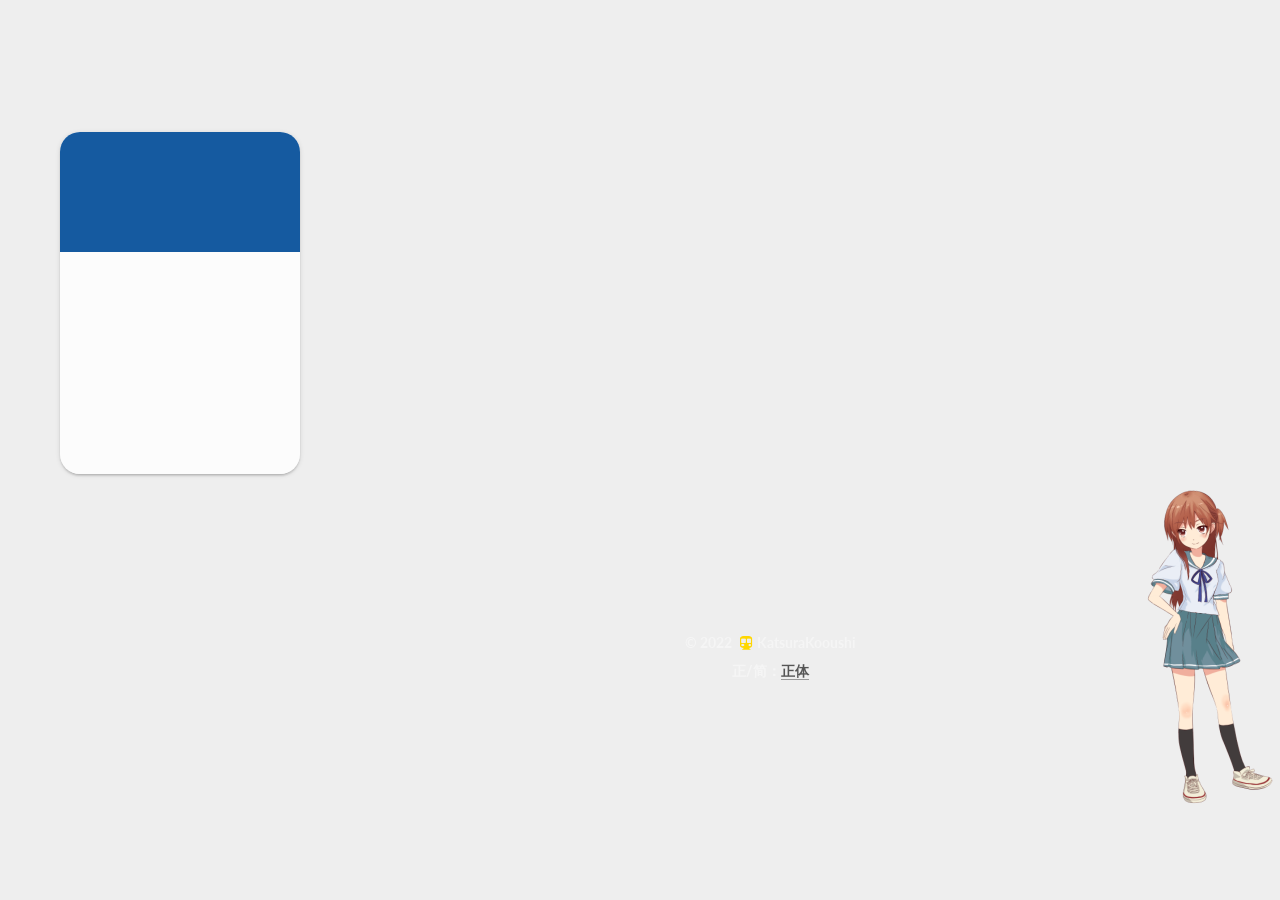
==== commit b3423c00: "Site updated: 2022-10-15 14:29:10" ====
--- a/archives/index.html
+++ b/archives/index.html
@@ -16,4 +16,4 @@
       let commentClass = event.target.classList[1];
       localStorage.setItem('comments_active', commentClass);
     });
-  }</script></div><div class="toggle sidebar-toggle"><span class="toggle-line toggle-line-first"></span> <span class="toggle-line toggle-line-middle"></span> <span class="toggle-line toggle-line-last"></span></div><aside class="sidebar"><div class="sidebar-inner"><ul class="sidebar-nav motion-element"><li class="sidebar-nav-toc">文章目錄</li><li class="sidebar-nav-overview">本站概要</li></ul><div class="post-toc-wrap sidebar-panel"></div><div class="site-overview-wrap sidebar-panel"><div class="site-author motion-element" itemprop="author" itemscope itemtype="http://schema.org/Person"><img class="site-author-image" itemprop="image" alt="" src="https://s1.ax1x.com/2022/10/13/xaDW4g.png"><p class="site-author-name" itemprop="name"></p><div class="site-description" itemprop="description">八咫鳥不會二度昭告天啟</div></div><div class="site-state-wrap motion-element"><nav class="site-state"><div class="site-state-item site-state-posts"><a href="/archives/"><span class="site-state-item-count">3</span> <span class="site-state-item-name">文章</span></a></div><div class="site-state-item site-state-categories"><a href="/categories/"><span class="site-state-item-count">2</span> <span class="site-state-item-name">分類</span></a></div></nav></div></div></div></aside><div id="sidebar-dimmer"></div></div></main><footer class="footer"><div class="footer-inner"><div class="copyright">&copy; <span itemprop="copyrightYear">2022</span> <span class="with-love"><i class="fa fa-subway"></i> </span><span class="author" itemprop="copyrightHolder">KatsuraKooushi</span></div><div class="translate-style">正/简：<a id="translateLink" href="javascript:translatePage();">正体</a></div><script type="text/javascript" src="/js/tw_cn.js"></script><script type="text/javascript">var defaultEncoding=1,translateDelay=0,cookieDomain="https://willhor2.github.io/",msgToTraditionalChinese="正体",msgToSimplifiedChinese="簡體",translateButtonId="translateLink";translateInitilization()</script></div></footer></div><script src="/lib/anime.min.js"></script><script src="//cdn.jsdelivr.net/npm/jquery@3/dist/jquery.min.js"></script><script src="//cdn.jsdelivr.net/gh/fancyapps/fancybox@3/dist/jquery.fancybox.min.js"></script><script src="/lib/velocity/velocity.min.js"></script><script src="/lib/velocity/velocity.ui.min.js"></script><script src="/js/utils.js"></script><script src="/js/motion.js"></script><script src="/js/schemes/pisces.js"></script><script src="/js/next-boot.js"></script><script src="/js/local-search.js"></script><script src="/live2dw/assets/L2Dwidget.min.js?094cbace49a39548bed64abff5988b05"></script><script>L2Dwidget.init({"pluginRootPath":"live2dw/","pluginJsPath":"assets/","tagMode":false,"model":{"jsonPath":"/live2dw/assets/hibiki.model.json"},"display":{"position":"right","width":150,"height":400,"vOffset":55},"mobile":{"show":false},"log":false,"pluginModelPath":"assets/"});</script></body></html>+  }</script></div><div class="toggle sidebar-toggle"><span class="toggle-line toggle-line-first"></span> <span class="toggle-line toggle-line-middle"></span> <span class="toggle-line toggle-line-last"></span></div><aside class="sidebar"><div class="sidebar-inner"><ul class="sidebar-nav motion-element"><li class="sidebar-nav-toc">文章目錄</li><li class="sidebar-nav-overview">本站概要</li></ul><div class="post-toc-wrap sidebar-panel"></div><div class="site-overview-wrap sidebar-panel"><div class="site-author motion-element" itemprop="author" itemscope itemtype="http://schema.org/Person"><img class="site-author-image" itemprop="image" alt="" src="https://s1.ax1x.com/2022/10/13/xaDW4g.png"><p class="site-author-name" itemprop="name"></p><div class="site-description" itemprop="description">八咫鳥不會二度昭告天啟</div></div><div class="site-state-wrap motion-element"><nav class="site-state"><div class="site-state-item site-state-posts"><a href="/archives/"><span class="site-state-item-count">3</span> <span class="site-state-item-name">文章</span></a></div><div class="site-state-item site-state-categories"><a href="/categories/"><span class="site-state-item-count">2</span> <span class="site-state-item-name">分類</span></a></div></nav></div></div></div></aside><div id="sidebar-dimmer"></div></div></main><footer class="footer"><div class="footer-inner"><div class="copyright">&copy; <span itemprop="copyrightYear">2022</span> <span class="with-love"><i class="fa fa-subway"></i> </span><span class="author" itemprop="copyrightHolder">KatsuraKooushi</span></div><div class="translate-style">正/简：<a id="translateLink" href="javascript:translatePage();">正体</a></div><script type="text/javascript" src="/js/tw_cn.js"></script><script type="text/javascript">var defaultEncoding=1,translateDelay=0,cookieDomain="https://willhor2.github.io/",msgToTraditionalChinese="正体",msgToSimplifiedChinese="簡體",translateButtonId="translateLink";translateInitilization()</script></div></footer></div><script src="/lib/anime.min.js"></script><script src="//cdn.jsdelivr.net/npm/jquery@3/dist/jquery.min.js"></script><script src="//cdn.jsdelivr.net/gh/fancyapps/fancybox@3/dist/jquery.fancybox.min.js"></script><script src="/lib/velocity/velocity.min.js"></script><script src="/lib/velocity/velocity.ui.min.js"></script><script src="/js/utils.js"></script><script src="/js/motion.js"></script><script src="/js/schemes/pisces.js"></script><script src="/js/next-boot.js"></script><script src="/js/local-search.js"></script><script src="/live2dw/assets/L2Dwidget.min.js?094cbace49a39548bed64abff5988b05"></script><script>L2Dwidget.init({pluginRootPath:"live2dw/",pluginJsPath:"assets/",tagMode:!1,model:{jsonPath:"/live2dw/assets/hibiki.model.json"},display:{position:"right",width:150,height:400,vOffset:55},mobile:{show:!1},log:!1,pluginModelPath:"assets/"})</script></body></html>
--- a/css/main.css
+++ b/css/main.css
@@ -1,3 +1,3 @@
-/* build time:Sat Oct 15 2022 14:24:41 GMT+0800 (中国标准时间)*/
-:root{--body-bg-color:#eee;--content-bg-color:#fff;--card-bg-color:#f5f5f5;--text-color:#555;--blockquote-color:#666;--link-color:#555;--link-hover-color:#222;--brand-color:#fff;--brand-hover-color:#fff;--table-row-odd-bg-color:#f9f9f9;--table-row-hover-bg-color:#f5f5f5;--menu-item-bg-color:#f5f5f5;--btn-default-bg:#fff;--btn-default-color:#555;--btn-default-border-color:#555;--btn-default-hover-bg:#222;--btn-default-hover-color:#fff;--btn-default-hover-border-color:#222}html{line-height:1.15;-webkit-text-size-adjust:100%}body{margin:0}main{display:block}h1{font-size:2em;margin:.67em 0}hr{box-sizing:content-box;height:0;overflow:visible}pre{font-family:monospace,monospace;font-size:1em}a{background:0 0}abbr[title]{border-bottom:none;text-decoration:underline;text-decoration:underline dotted}b,strong{font-weight:bolder}code,kbd,samp{font-family:monospace,monospace;font-size:1em}small{font-size:80%}sub,sup{font-size:75%;line-height:0;position:relative;vertical-align:baseline}sub{bottom:-.25em}sup{top:-.5em}img{border-style:none}button,input,optgroup,select,textarea{font-family:inherit;font-size:100%;line-height:1.15;margin:0}button,input{overflow:visible}button,select{text-transform:none}[type=button],[type=reset],[type=submit],button{-webkit-appearance:button}[type=button]::-moz-focus-inner,[type=reset]::-moz-focus-inner,[type=submit]::-moz-focus-inner,button::-moz-focus-inner{border-style:none;padding:0}[type=button]:-moz-focusring,[type=reset]:-moz-focusring,[type=submit]:-moz-focusring,button:-moz-focusring{outline:1px dotted ButtonText}fieldset{padding:.35em .75em .625em}legend{box-sizing:border-box;color:inherit;display:table;max-width:100%;padding:0;white-space:normal}progress{vertical-align:baseline}textarea{overflow:auto}[type=checkbox],[type=radio]{box-sizing:border-box;padding:0}[type=number]::-webkit-inner-spin-button,[type=number]::-webkit-outer-spin-button{height:auto}[type=search]{outline-offset:-2px;-webkit-appearance:textfield}[type=search]::-webkit-search-decoration{-webkit-appearance:none}::-webkit-file-upload-button{font:inherit;-webkit-appearance:button}details{display:block}summary{display:list-item}template{display:none}[hidden]{display:none}::selection{background:#262a30;color:#eee}body,html{height:100%}body{background:var(--body-bg-color);color:var(--text-color);font-family:Lato,"PingFang SC","Microsoft YaHei",sans-serif;font-size:1em;line-height:2}@media (max-width:991px){body{padding-left:0!important;padding-right:0!important}}h1,h2,h3,h4,h5,h6{font-family:'方正小标宋_GBK',Lato,"PingFang SC","Microsoft YaHei",sans-serif;font-weight:700;line-height:1.5;margin:20px 0 15px}h1{font-size:1.45em}h2{font-size:1.275em}h3{font-size:1.1em}h4{font-size:.925em}h5{font-size:.75em}h6{font-size:.575em}p{margin:0 0 20px 0}a,span.exturl{border-bottom:1px solid #999;color:var(--link-color);outline:0;text-decoration:none;overflow-wrap:break-word;word-wrap:break-word;cursor:pointer}a:hover,span.exturl:hover{border-bottom-color:var(--link-hover-color);color:var(--link-hover-color)}iframe,img,video{display:block;margin-left:auto;margin-right:auto;max-width:100%}hr{background-image:repeating-linear-gradient(-45deg,#ddd,#ddd 4px,transparent 4px,transparent 8px);border:0;height:3px;margin:40px 0}blockquote{border-left:4px solid #ddd;color:var(--blockquote-color);margin:0;padding:0 15px}blockquote cite::before{content:'-';padding:0 5px}dt{font-weight:700}dd{margin:0;padding:0}kbd{background-color:#f5f5f5;background-image:linear-gradient(#eee,#fff,#eee);border:1px solid #ccc;border-radius:.2em;box-shadow:.1em .1em .2em rgba(0,0,0,.1);color:#555;font-family:inherit;padding:.1em .3em;white-space:nowrap}.table-container{overflow:auto}table{border-collapse:collapse;border-spacing:0;font-size:.875em;margin:0 0 20px 0;width:100%}tbody tr:nth-of-type(odd){background:var(--table-row-odd-bg-color)}tbody tr:hover{background:var(--table-row-hover-bg-color)}caption,td,th{font-weight:400;padding:8px;vertical-align:middle}td,th{border:1px solid #ccc;border-bottom:3px solid #ddd}th{font-weight:700;padding-bottom:10px}td{border-bottom-width:1px}.btn{background:var(--btn-default-bg);border:2px solid var(--btn-default-border-color);border-radius:2px;color:var(--btn-default-color);display:inline-block;font-size:.875em;line-height:2;padding:0 20px;text-decoration:none;transition-property:background-color;transition-delay:0s;transition-duration:.2s;transition-timing-function:ease-in-out}.btn:hover{background:var(--btn-default-hover-bg);border-color:var(--btn-default-hover-border-color);color:var(--btn-default-hover-color)}.btn+.btn{margin:0 0 8px 8px}.btn .fa-fw{text-align:left;width:1.285714285714286em}.toggle{line-height:0}.toggle .toggle-line{background:#fff;display:inline-block;height:2px;left:0;position:relative;top:0;transition:all .4s;vertical-align:top;width:100%}.toggle .toggle-line:not(:first-child){margin-top:3px}.toggle.toggle-arrow .toggle-line-first{left:50%;top:2px;transform:rotate(45deg);width:50%}.toggle.toggle-arrow .toggle-line-middle{left:2px;width:90%}.toggle.toggle-arrow .toggle-line-last{left:50%;top:-2px;transform:rotate(-45deg);width:50%}.toggle.toggle-close .toggle-line-first{transform:rotate(-45deg);top:5px}.toggle.toggle-close .toggle-line-middle{opacity:0}.toggle.toggle-close .toggle-line-last{transform:rotate(45deg);top:-5px}.highlight-container{position:relative}.highlight-container .copy-btn:focus,.highlight-container:hover .copy-btn{opacity:1}.copy-btn{color:#333;cursor:pointer;line-height:1.6;opacity:0;padding:2px 6px;position:absolute;transition-delay:0s;transition-duration:.2s;transition-timing-function:ease-in-out;background-color:#eee;background-image:linear-gradient(#fcfcfc,#eee);border:1px solid #d5d5d5;border-radius:3px;font-size:.85em;right:4px;top:8px}.highlight,pre{background:#2d2d2d;color:#ccc;line-height:1.6;margin:0 auto 20px}code,pre{font-family:consolas,Menlo,monospace,"PingFang SC","Microsoft YaHei"}code{background:#eee;border-radius:3px;color:#555;padding:2px 4px;overflow-wrap:break-word;word-wrap:break-word}.highlight ::selection{background:#515151}.highlight pre{border:0;margin:0;padding:10px 0}.highlight table{border:0;margin:0;width:auto}.highlight td{border:0;padding:0}.highlight figcaption{background:#1b1b1b;color:#ccc;display:flex;font-size:.875em;justify-content:space-between;line-height:1.2;padding:.5em}.highlight figcaption a{color:#ccc}.highlight figcaption a:hover{border-bottom-color:#ccc}.highlight .gutter{-moz-user-select:none;-ms-user-select:none;-webkit-user-select:none;user-select:none}.highlight .gutter pre{background:#1b1b1b;color:#999;padding-left:10px;padding-right:10px;text-align:right}.highlight .code pre{background:#2d2d2d;padding-left:10px;width:100%}.gist table{width:auto}.gist table td{border:0}pre{overflow:auto;padding:10px}pre code{background:0 0;color:#ccc;font-size:.875em;padding:0;text-shadow:none}pre .deletion{background:maroon}pre .addition{background:green}pre .meta{color:#fc6;-moz-user-select:none;-ms-user-select:none;-webkit-user-select:none;user-select:none}pre .comment{color:#999}pre .attribute,pre .css .class,pre .css .id,pre .css .pseudo,pre .html .doctype,pre .name,pre .regexp,pre .ruby .constant,pre .tag,pre .variable,pre .xml .doctype,pre .xml .pi,pre .xml .tag .title{color:#f2777a}pre .built_in,pre .builtin-name,pre .command,pre .constant,pre .literal,pre .number,pre .params,pre .preprocessor{color:#f99157}pre .css .rules .attribute,pre .formula,pre .header,pre .inheritance,pre .ruby .class .title,pre .ruby .symbol,pre .special,pre .string,pre .symbol,pre .value,pre .xml .cdata{color:#9c9}pre .css .hexcolor,pre .title{color:#6cc}pre .coffeescript .title,pre .function,pre .javascript .title,pre .perl .sub,pre .python .decorator,pre .python .title,pre .ruby .function .title,pre .ruby .title .keyword{color:#69c}pre .javascript .function,pre .keyword{color:#c9c}.blockquote-center{border-left:none;margin:40px 0;padding:0;position:relative;text-align:center}.blockquote-center .fa{display:block;opacity:.6;position:absolute;width:100%}.blockquote-center .fa-quote-left{border-top:1px solid #ccc;text-align:left;top:-20px}.blockquote-center .fa-quote-right{border-bottom:1px solid #ccc;text-align:right;bottom:-20px}.blockquote-center div,.blockquote-center p{text-align:center}.post-body .group-picture img{margin:0 auto;padding:0 3px}.group-picture-row{margin-bottom:6px;overflow:hidden}.group-picture-column{float:left;margin-bottom:10px}.post-body .label{color:#555;display:inline;padding:0 2px}.post-body .label.default{background:#f0f0f0}.post-body .label.primary{background:#efe6f7}.post-body .label.info{background:#e5f2f8}.post-body .label.success{background:#e7f4e9}.post-body .label.warning{background:#fcf6e1}.post-body .label.danger{background:#fae8eb}.post-body .tabs{margin-bottom:20px}.post-body .tabs,.tabs-comment{display:block;padding-top:10px;position:relative}.post-body .tabs ul.nav-tabs,.tabs-comment ul.nav-tabs{display:flex;flex-wrap:wrap;margin:0;margin-bottom:-1px;padding:0}@media (max-width:413px){.post-body .tabs ul.nav-tabs,.tabs-comment ul.nav-tabs{display:block;margin-bottom:5px}}.post-body .tabs ul.nav-tabs li.tab,.tabs-comment ul.nav-tabs li.tab{border-bottom:1px solid #ddd;border-left:1px solid transparent;border-right:1px solid transparent;border-top:3px solid transparent;flex-grow:1;list-style-type:none;border-radius:0}@media (max-width:413px){.post-body .tabs ul.nav-tabs li.tab,.tabs-comment ul.nav-tabs li.tab{border-bottom:1px solid transparent;border-left:3px solid transparent;border-right:1px solid transparent;border-top:1px solid transparent}}@media (max-width:413px){.post-body .tabs ul.nav-tabs li.tab,.tabs-comment ul.nav-tabs li.tab{border-radius:0}}.post-body .tabs ul.nav-tabs li.tab a,.tabs-comment ul.nav-tabs li.tab a{border-bottom:initial;display:block;line-height:1.8;outline:0;padding:.25em .75em;text-align:center;transition-delay:0s;transition-duration:.2s;transition-timing-function:ease-out}.post-body .tabs ul.nav-tabs li.tab a i,.tabs-comment ul.nav-tabs li.tab a i{width:1.285714285714286em}.post-body .tabs ul.nav-tabs li.tab.active,.tabs-comment ul.nav-tabs li.tab.active{border-bottom:1px solid transparent;border-left:1px solid #ccc;border-right:1px solid #ccc;border-top:3px solid #fc6423}@media (max-width:413px){.post-body .tabs ul.nav-tabs li.tab.active,.tabs-comment ul.nav-tabs li.tab.active{border-bottom:1px solid #ccc;border-left:3px solid #fc6423;border-right:1px solid #ccc;border-top:1px solid #ccc}}.post-body .tabs ul.nav-tabs li.tab.active a,.tabs-comment ul.nav-tabs li.tab.active a{color:var(--link-color);cursor:default}.post-body .tabs .tab-content .tab-pane,.tabs-comment .tab-content .tab-pane{border:1px solid #ccc;border-top:0;padding:20px 20px 0 20px;border-radius:0}.post-body .tabs .tab-content .tab-pane:not(.active),.tabs-comment .tab-content .tab-pane:not(.active){display:none}.post-body .tabs .tab-content .tab-pane.active,.tabs-comment .tab-content .tab-pane.active{display:block}.post-body .tabs .tab-content .tab-pane.active:nth-of-type(1),.tabs-comment .tab-content .tab-pane.active:nth-of-type(1){border-radius:0}@media (max-width:413px){.post-body .tabs .tab-content .tab-pane.active:nth-of-type(1),.tabs-comment .tab-content .tab-pane.active:nth-of-type(1){border-radius:0}}.post-body .note{border-radius:3px;margin-bottom:20px;padding:1em;position:relative;border:1px solid #eee;border-left-width:5px}.post-body .note h2,.post-body .note h3,.post-body .note h4,.post-body .note h5,.post-body .note h6{margin-top:0;border-bottom:initial;margin-bottom:0;padding-top:0}.post-body .note blockquote:first-child,.post-body .note img:first-child,.post-body .note ol:first-child,.post-body .note p:first-child,.post-body .note pre:first-child,.post-body .note table:first-child,.post-body .note ul:first-child{margin-top:0}.post-body .note blockquote:last-child,.post-body .note img:last-child,.post-body .note ol:last-child,.post-body .note p:last-child,.post-body .note pre:last-child,.post-body .note table:last-child,.post-body .note ul:last-child{margin-bottom:0}.post-body .note.default{border-left-color:#777}.post-body .note.default h2,.post-body .note.default h3,.post-body .note.default h4,.post-body .note.default h5,.post-body .note.default h6{color:#777}.post-body .note.primary{border-left-color:#6f42c1}.post-body .note.primary h2,.post-body .note.primary h3,.post-body .note.primary h4,.post-body .note.primary h5,.post-body .note.primary h6{color:#6f42c1}.post-body .note.info{border-left-color:#428bca}.post-body .note.info h2,.post-body .note.info h3,.post-body .note.info h4,.post-body .note.info h5,.post-body .note.info h6{color:#428bca}.post-body .note.success{border-left-color:#5cb85c}.post-body .note.success h2,.post-body .note.success h3,.post-body .note.success h4,.post-body .note.success h5,.post-body .note.success h6{color:#5cb85c}.post-body .note.warning{border-left-color:#f0ad4e}.post-body .note.warning h2,.post-body .note.warning h3,.post-body .note.warning h4,.post-body .note.warning h5,.post-body .note.warning h6{color:#f0ad4e}.post-body .note.danger{border-left-color:#d9534f}.post-body .note.danger h2,.post-body .note.danger h3,.post-body .note.danger h4,.post-body .note.danger h5,.post-body .note.danger h6{color:#d9534f}.pagination .next,.pagination .page-number,.pagination .prev,.pagination .space{display:inline-block;margin:0 10px;padding:0 11px;position:relative;top:-1px}@media (max-width:767px){.pagination .next,.pagination .page-number,.pagination .prev,.pagination .space{margin:0 5px}}.pagination{border-top:1px solid #eee;margin:120px 0 0;text-align:center}.pagination .next,.pagination .page-number,.pagination .prev{border-bottom:0;border-top:1px solid #eee;transition-property:border-color;transition-delay:0s;transition-duration:.2s;transition-timing-function:ease-in-out}.pagination .next:hover,.pagination .page-number:hover,.pagination .prev:hover{border-top-color:#222}.pagination .space{margin:0;padding:0}.pagination .prev{margin-left:0}.pagination .next{margin-right:0}.pagination .page-number.current{background:#ccc;border-top-color:#ccc;color:#fff}@media (max-width:767px){.pagination{border-top:none}.pagination .next,.pagination .page-number,.pagination .prev{border-bottom:1px solid #eee;border-top:0;margin-bottom:10px;padding:0 10px}.pagination .next:hover,.pagination .page-number:hover,.pagination .prev:hover{border-bottom-color:#222}}.comments{margin-top:60px;overflow:hidden}.comment-button-group{display:flex;flex-wrap:wrap-reverse;justify-content:center;margin:1em 0}.comment-button-group .comment-button{margin:.1em .2em}.comment-button-group .comment-button.active{background:var(--btn-default-hover-bg);border-color:var(--btn-default-hover-border-color);color:var(--btn-default-hover-color)}.comment-position{display:none}.comment-position.active{display:block}.tabs-comment{background:var(--content-bg-color);margin-top:4em;padding-top:0}.tabs-comment .comments{border:0;box-shadow:none;margin-top:0;padding-top:0}.container{min-height:100%;position:relative}.main-inner{margin:0 auto;width:calc(100% - 20px)}@media (min-width:1200px){.main-inner{width:1160px}}@media (min-width:1600px){.main-inner{width:73%}}@media (max-width:767px){.content-wrap{padding:0 20px}}.header{background:0 0}.header-inner{margin:0 auto;width:calc(100% - 20px)}@media (min-width:1200px){.header-inner{width:1160px}}@media (min-width:1600px){.header-inner{width:73%}}.site-brand-container{display:flex;flex-shrink:0;padding:0 10px}.headband{background:url(https://s1.ax1x.com/2022/10/14/xw8F6U.png) no-repeat center center;height:131px}.site-meta{flex-grow:1;text-align:center}@media (max-width:767px){.site-meta{text-align:center}}.brand{border-bottom:none;color:var(--brand-color);display:inline-block;line-height:1.375em;padding:0 40px;position:relative}.brand:hover{color:var(--brand-hover-color)}.site-title{font-family:Lato,"PingFang SC","Microsoft YaHei",sans-serif;font-size:1.375em;font-weight:400;margin:0}.site-subtitle{color:#ddd;font-size:.85em;margin:10px 0}.use-motion .brand{opacity:0}.use-motion .custom-logo-image,.use-motion .site-subtitle,.use-motion .site-title{opacity:0;position:relative;top:-10px}.site-nav-right,.site-nav-toggle{display:none}@media (max-width:767px){.site-nav-right,.site-nav-toggle{display:flex;flex-direction:column;justify-content:center}}.site-nav-right .toggle,.site-nav-toggle .toggle{color:var(--text-color);padding:10px;width:22px}.site-nav-right .toggle .toggle-line,.site-nav-toggle .toggle .toggle-line{background:var(--text-color);border-radius:1px}.site-nav{display:block}@media (max-width:767px){.site-nav{clear:both;display:none}}.site-nav.site-nav-on{display:block}.menu{margin-top:20px;padding-left:0;text-align:center}.menu-item{display:inline-block;list-style:none;margin:0 10px}@media (max-width:767px){.menu-item{display:block;margin-top:10px}.menu-item.menu-item-search{display:none}}.menu-item a,.menu-item span.exturl{border-bottom:0;display:block;font-size:.85em;transition-property:border-color;transition-delay:0s;transition-duration:.2s;transition-timing-function:ease-in-out}@media (hover:none){.menu-item a:hover,.menu-item span.exturl:hover{border-bottom-color:transparent!important}}.menu-item .fa,.menu-item .fab,.menu-item .far,.menu-item .fas{margin-right:8px}.menu-item .badge{display:inline-block;font-weight:700;line-height:1;margin-left:.35em;margin-top:.35em;text-align:center;white-space:nowrap}@media (max-width:767px){.menu-item .badge{float:right;margin-left:0}}.menu .menu-item a:hover,.menu .menu-item span.exturl:hover,.menu-item-active a{background:var(--menu-item-bg-color)}.use-motion .menu-item{opacity:0}.sidebar{background:#222;bottom:0;box-shadow:inset 0 2px 6px #000;position:fixed;top:0}@media (max-width:991px){.sidebar{display:none}}.sidebar-inner{color:#999;padding:18px 10px;text-align:center}.cc-license{margin-top:10px;text-align:center}.cc-license .cc-opacity{border-bottom:none;opacity:.7}.cc-license .cc-opacity:hover{opacity:.9}.cc-license img{display:inline-block}.site-author-image{border:1px solid #eee;display:block;margin:0 auto;max-width:120px;padding:2px;border-radius:50%}.site-author-name{color:var(--text-color);font-weight:600;margin:0;text-align:center}.site-description{color:#999;font-size:.85em;margin-top:0;text-align:center}.links-of-author{margin-top:15px}.links-of-author a,.links-of-author span.exturl{border-bottom-color:#555;display:inline-block;font-size:.85em;margin-bottom:10px;margin-right:10px;vertical-align:middle}.links-of-author a::before,.links-of-author span.exturl::before{background:#3d87ff;border-radius:50%;content:' ';display:inline-block;height:4px;margin-right:3px;vertical-align:middle;width:4px}.sidebar-button{margin-top:15px}.sidebar-button a{border:1px solid #fc6423;border-radius:4px;color:#fc6423;display:inline-block;padding:0 15px}.sidebar-button a .fa,.sidebar-button a .fab,.sidebar-button a .far,.sidebar-button a .fas{margin-right:5px}.sidebar-button a:hover{background:#fc6423;border:1px solid #fc6423;color:#fff}.sidebar-button a:hover .fa,.sidebar-button a:hover .fab,.sidebar-button a:hover .far,.sidebar-button a:hover .fas{color:#fff}.links-of-blogroll{font-size:.85em;margin-top:10px}.links-of-blogroll-title{font-size:.875em;font-weight:600;margin-top:0}.links-of-blogroll-list{list-style:none;margin:0;padding:0}#sidebar-dimmer{display:none}@media (max-width:767px){#sidebar-dimmer{background:#000;display:block;height:100%;left:100%;opacity:0;position:fixed;top:0;width:100%;z-index:1100}.sidebar-active+#sidebar-dimmer{opacity:.7;transform:translateX(-100%);transition:opacity .5s}}.sidebar-nav{margin:0;padding-bottom:20px;padding-left:0}.sidebar-nav li{border-bottom:1px solid transparent;color:var(--text-color);cursor:pointer;display:inline-block;font-size:.875em}.sidebar-nav li.sidebar-nav-overview{margin-left:10px}.sidebar-nav li:hover{color:#fc6423}.sidebar-nav .sidebar-nav-active{border-bottom-color:#fc6423;color:#fc6423}.sidebar-nav .sidebar-nav-active:hover{color:#fc6423}.sidebar-panel{display:none;overflow-x:hidden;overflow-y:auto}.sidebar-panel-active{display:block}.sidebar-toggle{background:#222;bottom:45px;cursor:pointer;height:14px;left:30px;padding:5px;position:fixed;width:14px;z-index:1300}@media (max-width:991px){.sidebar-toggle{left:20px;opacity:.8;display:none}}.sidebar-toggle:hover .toggle-line{background:#fc6423}.post-toc{font-size:.875em}.post-toc ol{list-style:none;margin:0;padding:0 2px 5px 10px;text-align:left}.post-toc ol>ol{padding-left:0}.post-toc ol a{transition-property:all;transition-delay:0s;transition-duration:.2s;transition-timing-function:ease-in-out}.post-toc .nav-item{line-height:1.8;overflow:hidden;text-overflow:ellipsis;white-space:nowrap}.post-toc .nav .nav-child{display:none}.post-toc .nav .active>.nav-child{display:block}.post-toc .nav .active-current>.nav-child{display:block}.post-toc .nav .active-current>.nav-child>.nav-item{display:block}.post-toc .nav .active>a{border-bottom-color:#fc6423;color:#fc6423}.post-toc .nav .active-current>a{color:#fc6423}.post-toc .nav .active-current>a:hover{color:#fc6423}.site-state{display:flex;justify-content:center;line-height:1.4;margin-top:10px;overflow:hidden;text-align:center;white-space:nowrap}.site-state-item{padding:0 15px}.site-state-item:not(:first-child){border-left:1px solid #eee}.site-state-item a{border-bottom:none}.site-state-item-count{display:block;font-size:1em;font-weight:600;text-align:center}.site-state-item-name{color:#999;font-size:.85em}.footer{color:#f5f5f5;font-size:.875em;padding:20px 0;font-weight:700}.footer.footer-fixed{bottom:0;left:0;position:absolute;right:0}.footer-inner{box-sizing:border-box;margin:0 auto;text-align:center;width:calc(100% - 20px)}@media (min-width:1200px){.footer-inner{width:1160px}}@media (min-width:1600px){.footer-inner{width:73%}}.languages{display:inline-block;font-size:1.125em;position:relative}.languages .lang-select-label span{margin:0 .5em}.languages .lang-select{height:100%;left:0;opacity:0;position:absolute;top:0;width:100%}.with-love{color:gold;display:inline-block;margin:0 5px}.powered-by,.theme-info{display:inline-block}@-moz-keyframes iconAnimate{0%,100%{transform:scale(1)}10%,30%{transform:scale(.9)}20%,40%,60%,80%{transform:scale(1.1)}50%,70%{transform:scale(1.1)}}@-webkit-keyframes iconAnimate{0%,100%{transform:scale(1)}10%,30%{transform:scale(.9)}20%,40%,60%,80%{transform:scale(1.1)}50%,70%{transform:scale(1.1)}}@-o-keyframes iconAnimate{0%,100%{transform:scale(1)}10%,30%{transform:scale(.9)}20%,40%,60%,80%{transform:scale(1.1)}50%,70%{transform:scale(1.1)}}@keyframes iconAnimate{0%,100%{transform:scale(1)}10%,30%{transform:scale(.9)}20%,40%,60%,80%{transform:scale(1.1)}50%,70%{transform:scale(1.1)}}.back-to-top{font-size:12px;text-align:center;transition-delay:0s;transition-duration:.2s;transition-timing-function:ease-in-out}.back-to-top{background:#222;bottom:-100px;box-sizing:border-box;color:#fff;cursor:pointer;left:30px;opacity:.6;padding:0 6px;position:fixed;transition-property:bottom;z-index:1300;width:initial}.back-to-top:hover{color:#fc6423}.back-to-top.back-to-top-on{bottom:30px}@media (max-width:991px){.back-to-top{left:20px;opacity:.8}}.post-body{font-family:STFangSong,Lato,"PingFang SC","Microsoft YaHei",sans-serif;overflow-wrap:break-word;word-wrap:break-word}@media (min-width:1200px){.post-body{font-size:1.125em}}.post-body .exturl .fa{font-size:.875em;margin-left:4px}.post-body .figure .caption,.post-body .image-caption{color:#999;font-size:.875em;font-weight:700;line-height:1;margin:-20px auto 15px;text-align:center}.post-sticky-flag{display:inline-block;transform:rotate(30deg)}.post-button{margin-top:40px;text-align:center}.use-motion .comments,.use-motion .pagination,.use-motion .post-block{opacity:0}.use-motion .post-header{opacity:0}.use-motion .post-body{opacity:0}.use-motion .collection-header{opacity:0}.posts-collapse{margin-left:35px;position:relative}@media (max-width:767px){.posts-collapse{margin-left:0;margin-right:0}}.posts-collapse .collection-title{font-size:1.125em;position:relative}.posts-collapse .collection-title::before{background:#999;border:1px solid #fff;border-radius:50%;content:' ';height:10px;left:0;margin-left:-6px;margin-top:-4px;position:absolute;top:50%;width:10px}.posts-collapse .collection-year{font-size:1.5em;font-weight:700;margin:60px 0;position:relative}.posts-collapse .collection-year::before{background:#bbb;border-radius:50%;content:' ';height:8px;left:0;margin-left:-4px;margin-top:-4px;position:absolute;top:50%;width:8px}.posts-collapse .collection-header{display:block;margin:0 0 0 20px}.posts-collapse .collection-header small{color:#bbb;margin-left:5px}.posts-collapse .post-header{border-bottom:1px dashed #ccc;margin:30px 0;padding-left:15px;position:relative;transition-property:border;transition-delay:0s;transition-duration:.2s;transition-timing-function:ease-in-out}.posts-collapse .post-header::before{background:#bbb;border:1px solid #fff;border-radius:50%;content:' ';height:6px;left:0;margin-left:-4px;position:absolute;top:.8em;transition-property:background;width:6px;transition-delay:0s;transition-duration:.2s;transition-timing-function:ease-in-out}.posts-collapse .post-header:hover{border-bottom-color:#666}.posts-collapse .post-header:hover::before{background:#222}.posts-collapse .post-meta{display:inline;font-size:.8em;margin-right:10px}.posts-collapse .post-title{display:inline}.posts-collapse .post-title a,.posts-collapse .post-title span.exturl{border-bottom:none;color:var(--link-color)}.posts-collapse .post-title .fa-external-link-alt{font-size:.875em;margin-left:5px}.posts-collapse::before{background:#f5f5f5;content:' ';height:100%;left:0;margin-left:-2px;position:absolute;top:1.25em;width:4px}.post-eof{background:#ccc;height:1px;margin:80px auto 60px;text-align:center;width:8%}.post-block:last-of-type .post-eof{display:none}.content{padding-top:40px}@media (min-width:992px){.post-body{text-align:justify}}@media (max-width:991px){.post-body{text-align:justify}}.post-body h1,.post-body h2,.post-body h3,.post-body h4,.post-body h5,.post-body h6{padding-top:10px}.post-body h1 .header-anchor,.post-body h2 .header-anchor,.post-body h3 .header-anchor,.post-body h4 .header-anchor,.post-body h5 .header-anchor,.post-body h6 .header-anchor{border-bottom-style:none;color:#ccc;float:right;margin-left:10px;visibility:hidden}.post-body h1 .header-anchor:hover,.post-body h2 .header-anchor:hover,.post-body h3 .header-anchor:hover,.post-body h4 .header-anchor:hover,.post-body h5 .header-anchor:hover,.post-body h6 .header-anchor:hover{color:inherit}.post-body h1:hover .header-anchor,.post-body h2:hover .header-anchor,.post-body h3:hover .header-anchor,.post-body h4:hover .header-anchor,.post-body h5:hover .header-anchor,.post-body h6:hover .header-anchor{visibility:visible}.post-body iframe,.post-body img,.post-body video{margin-bottom:20px}.post-body .video-container{height:0;margin-bottom:20px;overflow:hidden;padding-top:75%;position:relative;width:100%}.post-body .video-container embed,.post-body .video-container iframe,.post-body .video-container object{height:100%;left:0;margin:0;position:absolute;top:0;width:100%}.post-gallery{align-items:center;display:grid;grid-gap:10px;grid-template-columns:1fr 1fr 1fr;margin-bottom:20px}@media (max-width:767px){.post-gallery{grid-template-columns:1fr 1fr}}.post-gallery a{border:0}.post-gallery img{margin:0}.posts-expand .post-header{font-size:1.125em}.posts-expand .post-title{font-size:1.5em;font-weight:400;margin:initial;text-align:center;overflow-wrap:break-word;word-wrap:break-word}.posts-expand .post-title-link{border-bottom:none;color:var(--link-color);display:inline-block;position:relative;vertical-align:top}.posts-expand .post-title-link::before{background:var(--link-color);bottom:0;content:'';height:2px;left:0;position:absolute;transform:scaleX(0);visibility:hidden;width:100%;transition-delay:0s;transition-duration:.2s;transition-timing-function:ease-in-out}.posts-expand .post-title-link:hover::before{transform:scaleX(1);visibility:visible}.posts-expand .post-title-link .fa-external-link-alt{font-size:.875em;margin-left:5px}.posts-expand .post-meta{color:#999;font-family:STFangSong,Lato,"PingFang SC","Microsoft YaHei",sans-serif;font-size:.8em;margin:3px 0 60px 0;text-align:center}.posts-expand .post-meta .post-description{font-size:.875em;margin-top:2px}.posts-expand .post-meta time{border-bottom:1px dashed #999;cursor:pointer}.post-meta .post-meta-item+.post-meta-item::before{content:'|';margin:0 .5em}.post-meta-divider{margin:0 .5em}.post-meta-item-icon{margin-right:3px}@media (max-width:991px){.post-meta-item-icon{display:inline-block}}.post-meta-item-text{display:none}@media (max-width:991px){.post-meta-item-text{display:none}}.post-nav{border-top:1px solid #eee;display:flex;justify-content:space-between;margin-top:15px;padding:10px 5px 0}.post-nav-item{flex:1}.post-nav-item a{border-bottom:none;display:block;font-size:.875em;line-height:1.6;position:relative}.post-nav-item a:active{top:2px}.post-nav-item .fa{font-size:.8em}.post-nav-item:first-child{margin-right:15px}.post-nav-item:first-child .fa{margin-right:5px}.post-nav-item:last-child{margin-left:15px;text-align:right}.post-nav-item:last-child .fa{margin-left:5px}.rtl.post-body a,.rtl.post-body h1,.rtl.post-body h2,.rtl.post-body h3,.rtl.post-body h4,.rtl.post-body h5,.rtl.post-body h6,.rtl.post-body li,.rtl.post-body ol,.rtl.post-body p,.rtl.post-body ul{direction:rtl;font-family:UKIJ Ekran}.rtl.post-title{font-family:UKIJ Ekran}.post-tags{margin-top:40px;text-align:center}.post-tags a{display:inline-block;font-size:.85em}.post-tags a:not(:last-child){margin-right:10px}.post-widgets{border-top:1px solid #eee;margin-top:15px;text-align:center}.wp_rating{height:20px;line-height:20px;margin-top:10px;padding-top:6px;text-align:center}.social-like{display:flex;font-size:.875em;justify-content:center;text-align:center}.reward-container{margin:20px auto;padding:10px 0;text-align:center;width:90%}.reward-container button{background:0 0;border:1px solid #fc6423;border-radius:0;color:#fc6423;cursor:pointer;line-height:2;outline:0;padding:0 15px;vertical-align:text-top}.reward-container button:hover{background:#fc6423;border:1px solid transparent;color:#fa9366}#qr{padding-top:20px}#qr a{border:0}#qr img{display:inline-block;margin:.8em 2em 0 2em;max-width:100%;width:180px}#qr p{text-align:center}.category-all-page .category-all-title{text-align:center}.category-all-page .category-all{margin-top:20px}.category-all-page .category-list{list-style:none;margin:0;padding:0}.category-all-page .category-list-item{margin:5px 10px}.category-all-page .category-list-count{color:#bbb}.category-all-page .category-list-count::before{content:' (';display:inline}.category-all-page .category-list-count::after{content:') ';display:inline}.category-all-page .category-list-child{padding-left:10px}.event-list{padding:0}.event-list hr{background:#222;margin:20px 0 45px 0}.event-list hr::after{background:#222;color:#fff;content:'NOW';display:inline-block;font-weight:700;padding:0 5px;text-align:right}.event-list .event{background:#222;margin:20px 0;min-height:40px;padding:15px 0 15px 10px}.event-list .event .event-summary{color:#fff;margin:0;padding-bottom:3px}.event-list .event .event-summary::before{animation:dot-flash 1s alternate infinite ease-in-out;color:#fff;content:'\f111';display:inline-block;font-size:10px;margin-right:25px;vertical-align:middle;font-family:'Font Awesome 5 Free';font-weight:900}.event-list .event .event-relative-time{color:#bbb;display:inline-block;font-size:12px;font-weight:400;padding-left:12px}.event-list .event .event-details{color:#fff;display:block;line-height:18px;margin-left:56px;padding-bottom:6px;padding-top:3px;text-indent:-24px}.event-list .event .event-details::before{color:#fff;display:inline-block;margin-right:9px;text-align:center;text-indent:0;width:14px;font-family:'Font Awesome 5 Free';font-weight:900}.event-list .event .event-details.event-location::before{content:'\f041'}.event-list .event .event-details.event-duration::before{content:'\f017'}.event-list .event-past{background:#f5f5f5}.event-list .event-past .event-details,.event-list .event-past .event-summary{color:#bbb;opacity:.9}.event-list .event-past .event-details::before,.event-list .event-past .event-summary::before{animation:none;color:#bbb}@-moz-keyframes dot-flash{from{opacity:1;transform:scale(1)}to{opacity:0;transform:scale(.8)}}@-webkit-keyframes dot-flash{from{opacity:1;transform:scale(1)}to{opacity:0;transform:scale(.8)}}@-o-keyframes dot-flash{from{opacity:1;transform:scale(1)}to{opacity:0;transform:scale(.8)}}@keyframes dot-flash{from{opacity:1;transform:scale(1)}to{opacity:0;transform:scale(.8)}}ul.breadcrumb{font-size:.8em;list-style:none;margin:1em 0;padding:0 2em;text-align:center}ul.breadcrumb li{display:inline}ul.breadcrumb li+li::before{content:'/\00a0';font-weight:400;padding:.5em}ul.breadcrumb li+li:last-child{font-weight:700}.tag-cloud{text-align:center}.tag-cloud a{display:inline-block;margin:10px}.tag-cloud a:hover{color:var(--link-hover-color)!important}.search-pop-overlay{background:rgba(0,0,0,0);height:100%;left:0;position:fixed;top:0;transition:visibility 0s linear .2s,background .2s;visibility:hidden;width:100%;z-index:1400}.search-pop-overlay.search-active{background:rgba(0,0,0,.3);transition:background .2s;visibility:visible}.search-popup{background:var(--card-bg-color);border-radius:5px;height:80%;left:calc(50% - 350px);position:fixed;top:10%;transform:scale(0);transition:transform .2s;width:700px;z-index:1500}.search-active .search-popup{transform:scale(1)}@media (max-width:767px){.search-popup{border-radius:0;height:100%;left:0;margin:0;top:0;width:100%}}.search-popup .popup-btn-close,.search-popup .search-icon{color:#999;font-size:18px;padding:0 10px}.search-popup .popup-btn-close{cursor:pointer}.search-popup .popup-btn-close:hover .fa{color:#222}.search-popup .search-header{background:#eee;border-top-left-radius:5px;border-top-right-radius:5px;display:flex;padding:5px}.search-popup input.search-input{background:0 0;border:0;outline:0;width:100%}.search-popup input.search-input::-webkit-search-cancel-button{display:none}.search-popup .search-input-container{flex-grow:1;padding:2px}.search-popup ul.search-result-list{margin:0 5px;padding:0;width:100%}.search-popup p.search-result{border-bottom:1px dashed #ccc;padding:5px 0}.search-popup a.search-result-title{font-weight:700}.search-popup .search-keyword{border-bottom:1px dashed #ff2a2a;color:#ff2a2a;font-weight:700}.search-popup #search-result{display:flex;height:calc(100% - 55px);overflow:auto;padding:5px 25px}.search-popup #no-result{color:#ccc;margin:auto}.header{margin:0 auto;position:relative;width:calc(100% - 20px)}@media (min-width:1200px){.header{width:1160px}}@media (min-width:1600px){.header{width:73%}}@media (max-width:991px){.header{width:auto}}.header-inner{background:var(--content-bg-color);border-radius:20px 20px 20px 20px;box-shadow:0 2px 2px 0 rgba(0,0,0,.12),0 3px 1px -2px rgba(0,0,0,.06),0 1px 5px 0 rgba(0,0,0,.12);overflow:hidden;padding:0;position:absolute;top:1px;width:240px}@media (min-width:1200px){.header-inner{width:240px}}@media (max-width:991px){.header-inner{border-radius:initial;position:relative;width:auto}}.main-inner{align-items:flex-start;display:flex;justify-content:space-between;flex-direction:row-reverse}@media (max-width:991px){.main-inner{width:auto}}.content-wrap{background:var(--content-bg-color);border-radius:20px 20px 20px 20px;box-shadow:0 2px 2px 0 rgba(0,0,0,.12),0 3px 1px -2px rgba(0,0,0,.06),0 1px 5px 0 rgba(0,0,0,.12);box-sizing:border-box;padding:40px;width:calc(100% - 252px)}@media (max-width:991px){.content-wrap{border-radius:initial;padding:20px;width:100%}}.footer-inner{padding-left:260px}.back-to-top{left:auto;right:30px}@media (max-width:991px){.back-to-top{right:20px}}@media (max-width:991px){.footer-inner{padding-left:0;padding-right:0;width:auto}}.site-brand-container{background:#222}@media (max-width:991px){.site-brand-container{box-shadow:0 0 16px rgba(0,0,0,.5)}}.site-meta{padding:20px 0}.brand{padding:0}.site-subtitle{margin:10px 10px 0}.custom-logo-image{margin-top:20px}@media (max-width:991px){.custom-logo-image{display:none}}@media (min-width:768px) and (max-width:991px){.site-nav-right,.site-nav-toggle{display:flex;flex-direction:column;justify-content:center}}.site-nav-right .toggle,.site-nav-toggle .toggle{color:#fff}.site-nav-right .toggle .toggle-line,.site-nav-toggle .toggle .toggle-line{background:#fff}@media (min-width:768px) and (max-width:991px){.site-nav{display:none}}.menu .menu-item{display:block;margin:0}.menu .menu-item a,.menu .menu-item span.exturl{padding:5px 20px;position:relative;text-align:left;transition-property:background-color}@media (max-width:991px){.menu .menu-item.menu-item-search{display:none}}.menu .menu-item .badge{background:#ccc;border-radius:10px;color:#fff;float:right;padding:2px 5px;text-shadow:1px 1px 0 rgba(0,0,0,.1);vertical-align:middle}.main-menu .menu-item-active a::after{background:#bbb;border-radius:50%;content:' ';height:6px;margin-top:-3px;position:absolute;right:15px;top:50%;width:6px}.sub-menu{background:var(--content-bg-color);border-bottom:1px solid #ccc;margin:0;padding:6px 0}.sub-menu .menu-item{display:inline-block}.sub-menu .menu-item a,.sub-menu .menu-item span.exturl{background:0 0;margin:5px 10px;padding:initial}.sub-menu .menu-item a:hover,.sub-menu .menu-item span.exturl:hover{background:0 0;color:#fc6423}.sub-menu .menu-item-active a{border-bottom-color:#fc6423;color:#fc6423}.sub-menu .menu-item-active a:hover{border-bottom-color:#fc6423}.sidebar{background:var(--body-bg-color);box-shadow:none;margin-top:100%;position:static;width:240px}@media (max-width:991px){.sidebar{display:none}}.sidebar-toggle{display:none}.sidebar-inner{background:var(--content-bg-color);border-radius:20px;box-shadow:0 2px 2px 0 rgba(0,0,0,.12),0 3px 1px -2px rgba(0,0,0,.06),0 1px 5px 0 rgba(0,0,0,.12),0 -1px .5px 0 rgba(0,0,0,.09);box-sizing:border-box;color:var(--text-color);width:240px;opacity:0}.sidebar-inner.affix{position:fixed;top:12px}.sidebar-inner.affix-bottom{position:absolute}.site-state-item{padding:0 10px}.sidebar-button{border-bottom:1px dotted #ccc;border-top:1px dotted #ccc;margin-top:10px;text-align:center}.sidebar-button a{border:0;color:#fc6423;display:block}.sidebar-button a:hover{background:0 0;border:0;color:#e34603}.sidebar-button a:hover .fa,.sidebar-button a:hover .fab,.sidebar-button a:hover .far,.sidebar-button a:hover .fas{color:#e34603}.links-of-author{display:flex;flex-wrap:wrap;margin-top:10px;justify-content:center}.links-of-author-item{margin:5px 0 0;width:50%}.links-of-author-item a,.links-of-author-item span.exturl{box-sizing:border-box;display:inline-block;margin-bottom:0;margin-right:0;max-width:216px;overflow:hidden;padding:0 5px;text-overflow:ellipsis;white-space:nowrap}.links-of-author-item a,.links-of-author-item span.exturl{border-bottom:none;display:block;text-decoration:none}.links-of-author-item a::before,.links-of-author-item span.exturl::before{display:none}.links-of-author-item a:hover,.links-of-author-item span.exturl:hover{background:var(--body-bg-color);border-radius:4px}.links-of-author-item .fa,.links-of-author-item .fab,.links-of-author-item .far,.links-of-author-item .fas{margin-right:2px}.links-of-blogroll-item{padding:0}.content-wrap{background:initial;box-shadow:initial;padding:initial}.post-block{background:var(--content-bg-color);border-radius:20px 20px 20px 20px;box-shadow:0 2px 2px 0 rgba(0,0,0,.12),0 3px 1px -2px rgba(0,0,0,.06),0 1px 5px 0 rgba(0,0,0,.12);padding:40px}.post-block+.post-block{border-radius:20px;box-shadow:0 2px 2px 0 rgba(0,0,0,.12),0 3px 1px -2px rgba(0,0,0,.06),0 1px 5px 0 rgba(0,0,0,.12),0 -1px .5px 0 rgba(0,0,0,.09);margin-top:12px}.comments{background:var(--content-bg-color);border-radius:20px;box-shadow:0 2px 2px 0 rgba(0,0,0,.12),0 3px 1px -2px rgba(0,0,0,.06),0 1px 5px 0 rgba(0,0,0,.12),0 -1px .5px 0 rgba(0,0,0,.09);margin-top:12px;padding:40px}.tabs-comment{margin-top:1em}.content{padding-top:5px}.post-eof{display:none}.pagination{background:var(--content-bg-color);border-radius:20px;border-top:initial;box-shadow:0 2px 2px 0 rgba(0,0,0,.12),0 3px 1px -2px rgba(0,0,0,.06),0 1px 5px 0 rgba(0,0,0,.12),0 -1px .5px 0 rgba(0,0,0,.09);margin:12px 0 0;padding:10px 0 10px}.pagination .next,.pagination .page-number,.pagination .prev{margin-bottom:initial;top:initial}.main{padding-bottom:initial}.footer{bottom:auto}.sub-menu{border-bottom:initial;box-shadow:0 2px 2px 0 rgba(0,0,0,.12),0 3px 1px -2px rgba(0,0,0,.06),0 1px 5px 0 rgba(0,0,0,.12)}.sub-menu+.content .post-block{box-shadow:0 2px 2px 0 rgba(0,0,0,.12),0 3px 1px -2px rgba(0,0,0,.06),0 1px 5px 0 rgba(0,0,0,.12),0 -1px .5px 0 rgba(0,0,0,.09);margin-top:12px}@media (min-width:768px) and (max-width:991px){.sub-menu+.content .post-block{margin-top:10px}}@media (max-width:767px){.sub-menu+.content .post-block{margin-top:8px}}.post-body h1,.post-body h2{border-bottom:1px solid #eee}.post-body h3{border-bottom:1px dotted #eee}@media (min-width:768px) and (max-width:991px){.content-wrap{padding:10px}.posts-expand .post-button{margin-top:20px}.post-block{border-radius:20px;box-shadow:0 2px 2px 0 rgba(0,0,0,.12),0 3px 1px -2px rgba(0,0,0,.06),0 1px 5px 0 rgba(0,0,0,.12),0 -1px .5px 0 rgba(0,0,0,.09);padding:20px}.post-block+.post-block{margin-top:10px}.comments{margin-top:10px;padding:10px 20px}.pagination{margin:10px 0 0}}@media (max-width:767px){.content-wrap{padding:8px}.posts-expand .post-button{margin:12px 0}.post-block{border-radius:20px;box-shadow:0 2px 2px 0 rgba(0,0,0,.12),0 3px 1px -2px rgba(0,0,0,.06),0 1px 5px 0 rgba(0,0,0,.12),0 -1px .5px 0 rgba(0,0,0,.09);min-height:auto;padding:12px}.post-block+.post-block{margin-top:8px}.comments{margin-top:8px;padding:10px 12px}.pagination{margin:8px 0 0}}body{background-position:-99999px -99999px;-webkit-background-size:cover;-o-background-size:cover;-moz-background-size:cover;-ms-background-size:cover}body:before{content:' ';position:fixed;z-index:-1;top:0;right:0;bottom:0;left:0;background:url(https://s1.ax1x.com/2022/10/13/xaDm7T.png) 40% 50% no-repeat;background-size:cover}.sidebar{background-color:transparent;opacity:.8}.header-inner{background:rgba(255,255,255,.8)}.post-block{background:rgba(255,255,255,.8) none repeat scroll!important}.post{margin-top:10px;margin-bottom:60px;padding:25px;-webkit-box-shadow:0 0 5px rgba(202,203,203,.5);-moz-box-shadow:0 0 5px rgba(202,203,204,.5)}.site-title{font-size:22px!important;font-family:Rockwell!important}.site-subtitle{font-size:18px!important;font-family:'Ms Gothic'!important}.site-description{font-size:16px!important;font-family:FZBeiWeiKaiShu-Z15!important}.post-body p{text-indent:2em}.highlight{border-radius:15px;background-color:#2d2d2d;overflow:auto;border-width:1px 1px 1px 2px;border-style:solid solid solid solid;border-color:#aaa #aaa #aaa #000;border-image:initial;position:relative}code{padding:2px 4px;overflow-wrap:break-word;word-wrap:break-word;color:#ff7600;background:#fbf7f8;border-radius:3px;font-size:15px;font-weight:400}.site-brand-container{background:#155aa0}
+/* build time:Sat Oct 15 2022 14:29:08 GMT+0800 (中国标准时间)*/
+:root{--body-bg-color:#eee;--content-bg-color:#fff;--card-bg-color:#f5f5f5;--text-color:#555;--blockquote-color:#666;--link-color:#555;--link-hover-color:#222;--brand-color:#fff;--brand-hover-color:#fff;--table-row-odd-bg-color:#f9f9f9;--table-row-hover-bg-color:#f5f5f5;--menu-item-bg-color:#f5f5f5;--btn-default-bg:#fff;--btn-default-color:#555;--btn-default-border-color:#555;--btn-default-hover-bg:#222;--btn-default-hover-color:#fff;--btn-default-hover-border-color:#222}html{line-height:1.15;-webkit-text-size-adjust:100%}body{margin:0}main{display:block}h1{font-size:2em;margin:.67em 0}hr{box-sizing:content-box;height:0;overflow:visible}pre{font-family:monospace,monospace;font-size:1em}a{background:0 0}abbr[title]{border-bottom:none;text-decoration:underline;text-decoration:underline dotted}b,strong{font-weight:bolder}code,kbd,samp{font-family:monospace,monospace;font-size:1em}small{font-size:80%}sub,sup{font-size:75%;line-height:0;position:relative;vertical-align:baseline}sub{bottom:-.25em}sup{top:-.5em}img{border-style:none}button,input,optgroup,select,textarea{font-family:inherit;font-size:100%;line-height:1.15;margin:0}button,input{overflow:visible}button,select{text-transform:none}[type=button],[type=reset],[type=submit],button{-webkit-appearance:button}[type=button]::-moz-focus-inner,[type=reset]::-moz-focus-inner,[type=submit]::-moz-focus-inner,button::-moz-focus-inner{border-style:none;padding:0}[type=button]:-moz-focusring,[type=reset]:-moz-focusring,[type=submit]:-moz-focusring,button:-moz-focusring{outline:1px dotted ButtonText}fieldset{padding:.35em .75em .625em}legend{box-sizing:border-box;color:inherit;display:table;max-width:100%;padding:0;white-space:normal}progress{vertical-align:baseline}textarea{overflow:auto}[type=checkbox],[type=radio]{box-sizing:border-box;padding:0}[type=number]::-webkit-inner-spin-button,[type=number]::-webkit-outer-spin-button{height:auto}[type=search]{outline-offset:-2px;-webkit-appearance:textfield}[type=search]::-webkit-search-decoration{-webkit-appearance:none}::-webkit-file-upload-button{font:inherit;-webkit-appearance:button}details{display:block}summary{display:list-item}template{display:none}[hidden]{display:none}::selection{background:#262a30;color:#eee}body,html{height:100%}body{background:var(--body-bg-color);color:var(--text-color);font-family:Lato,"PingFang SC","Microsoft YaHei",sans-serif;font-size:1em;line-height:2}@media (max-width:991px){body{padding-left:0!important;padding-right:0!important}}h1,h2,h3,h4,h5,h6{font-family:'方正小标宋_GBK',Lato,"PingFang SC","Microsoft YaHei",sans-serif;font-weight:700;line-height:1.5;margin:20px 0 15px}h1{font-size:1.45em}h2{font-size:1.275em}h3{font-size:1.1em}h4{font-size:.925em}h5{font-size:.75em}h6{font-size:.575em}p{margin:0 0 20px 0}a,span.exturl{border-bottom:1px solid #999;color:var(--link-color);outline:0;text-decoration:none;overflow-wrap:break-word;word-wrap:break-word;cursor:pointer}a:hover,span.exturl:hover{border-bottom-color:var(--link-hover-color);color:var(--link-hover-color)}iframe,img,video{display:block;margin-left:auto;margin-right:auto;max-width:100%}hr{background-image:repeating-linear-gradient(-45deg,#ddd,#ddd 4px,transparent 4px,transparent 8px);border:0;height:3px;margin:40px 0}blockquote{border-left:4px solid #ddd;color:var(--blockquote-color);margin:0;padding:0 15px}blockquote cite::before{content:'-';padding:0 5px}dt{font-weight:700}dd{margin:0;padding:0}kbd{background-color:#f5f5f5;background-image:linear-gradient(#eee,#fff,#eee);border:1px solid #ccc;border-radius:.2em;box-shadow:.1em .1em .2em rgba(0,0,0,.1);color:#555;font-family:inherit;padding:.1em .3em;white-space:nowrap}.table-container{overflow:auto}table{border-collapse:collapse;border-spacing:0;font-size:.875em;margin:0 0 20px 0;width:100%}tbody tr:nth-of-type(odd){background:var(--table-row-odd-bg-color)}tbody tr:hover{background:var(--table-row-hover-bg-color)}caption,td,th{font-weight:400;padding:8px;vertical-align:middle}td,th{border:1px solid #ccc;border-bottom:3px solid #ddd}th{font-weight:700;padding-bottom:10px}td{border-bottom-width:1px}.btn{background:var(--btn-default-bg);border:2px solid var(--btn-default-border-color);border-radius:2px;color:var(--btn-default-color);display:inline-block;font-size:.875em;line-height:2;padding:0 20px;text-decoration:none;transition-property:background-color;transition-delay:0s;transition-duration:.2s;transition-timing-function:ease-in-out}.btn:hover{background:var(--btn-default-hover-bg);border-color:var(--btn-default-hover-border-color);color:var(--btn-default-hover-color)}.btn+.btn{margin:0 0 8px 8px}.btn .fa-fw{text-align:left;width:1.285714285714286em}.toggle{line-height:0}.toggle .toggle-line{background:#fff;display:inline-block;height:2px;left:0;position:relative;top:0;transition:all .4s;vertical-align:top;width:100%}.toggle .toggle-line:not(:first-child){margin-top:3px}.toggle.toggle-arrow .toggle-line-first{left:50%;top:2px;transform:rotate(45deg);width:50%}.toggle.toggle-arrow .toggle-line-middle{left:2px;width:90%}.toggle.toggle-arrow .toggle-line-last{left:50%;top:-2px;transform:rotate(-45deg);width:50%}.toggle.toggle-close .toggle-line-first{transform:rotate(-45deg);top:5px}.toggle.toggle-close .toggle-line-middle{opacity:0}.toggle.toggle-close .toggle-line-last{transform:rotate(45deg);top:-5px}.highlight-container{position:relative}.highlight-container .copy-btn:focus,.highlight-container:hover .copy-btn{opacity:1}.copy-btn{color:#333;cursor:pointer;line-height:1.6;opacity:0;padding:2px 6px;position:absolute;transition-delay:0s;transition-duration:.2s;transition-timing-function:ease-in-out;background-color:#eee;background-image:linear-gradient(#fcfcfc,#eee);border:1px solid #d5d5d5;border-radius:3px;font-size:.85em;right:4px;top:8px}.highlight,pre{background:#2d2d2d;color:#ccc;line-height:1.6;margin:0 auto 20px}code,pre{font-family:consolas,Menlo,monospace,"PingFang SC","Microsoft YaHei"}code{background:#eee;border-radius:3px;color:#555;padding:2px 4px;overflow-wrap:break-word;word-wrap:break-word}.highlight ::selection{background:#515151}.highlight pre{border:0;margin:0;padding:10px 0}.highlight table{border:0;margin:0;width:auto}.highlight td{border:0;padding:0}.highlight figcaption{background:#1b1b1b;color:#ccc;display:flex;font-size:.875em;justify-content:space-between;line-height:1.2;padding:.5em}.highlight figcaption a{color:#ccc}.highlight figcaption a:hover{border-bottom-color:#ccc}.highlight .gutter{-moz-user-select:none;-ms-user-select:none;-webkit-user-select:none;user-select:none}.highlight .gutter pre{background:#1b1b1b;color:#999;padding-left:10px;padding-right:10px;text-align:right}.highlight .code pre{background:#2d2d2d;padding-left:10px;width:100%}.gist table{width:auto}.gist table td{border:0}pre{overflow:auto;padding:10px}pre code{background:0 0;color:#ccc;font-size:.875em;padding:0;text-shadow:none}pre .deletion{background:maroon}pre .addition{background:green}pre .meta{color:#fc6;-moz-user-select:none;-ms-user-select:none;-webkit-user-select:none;user-select:none}pre .comment{color:#999}pre .attribute,pre .css .class,pre .css .id,pre .css .pseudo,pre .html .doctype,pre .name,pre .regexp,pre .ruby .constant,pre .tag,pre .variable,pre .xml .doctype,pre .xml .pi,pre .xml .tag .title{color:#f2777a}pre .built_in,pre .builtin-name,pre .command,pre .constant,pre .literal,pre .number,pre .params,pre .preprocessor{color:#f99157}pre .css .rules .attribute,pre .formula,pre .header,pre .inheritance,pre .ruby .class .title,pre .ruby .symbol,pre .special,pre .string,pre .symbol,pre .value,pre .xml .cdata{color:#9c9}pre .css .hexcolor,pre .title{color:#6cc}pre .coffeescript .title,pre .function,pre .javascript .title,pre .perl .sub,pre .python .decorator,pre .python .title,pre .ruby .function .title,pre .ruby .title .keyword{color:#69c}pre .javascript .function,pre .keyword{color:#c9c}.blockquote-center{border-left:none;margin:40px 0;padding:0;position:relative;text-align:center}.blockquote-center .fa{display:block;opacity:.6;position:absolute;width:100%}.blockquote-center .fa-quote-left{border-top:1px solid #ccc;text-align:left;top:-20px}.blockquote-center .fa-quote-right{border-bottom:1px solid #ccc;text-align:right;bottom:-20px}.blockquote-center div,.blockquote-center p{text-align:center}.post-body .group-picture img{margin:0 auto;padding:0 3px}.group-picture-row{margin-bottom:6px;overflow:hidden}.group-picture-column{float:left;margin-bottom:10px}.post-body .label{color:#555;display:inline;padding:0 2px}.post-body .label.default{background:#f0f0f0}.post-body .label.primary{background:#efe6f7}.post-body .label.info{background:#e5f2f8}.post-body .label.success{background:#e7f4e9}.post-body .label.warning{background:#fcf6e1}.post-body .label.danger{background:#fae8eb}.post-body .tabs{margin-bottom:20px}.post-body .tabs,.tabs-comment{display:block;padding-top:10px;position:relative}.post-body .tabs ul.nav-tabs,.tabs-comment ul.nav-tabs{display:flex;flex-wrap:wrap;margin:0;margin-bottom:-1px;padding:0}@media (max-width:413px){.post-body .tabs ul.nav-tabs,.tabs-comment ul.nav-tabs{display:block;margin-bottom:5px}}.post-body .tabs ul.nav-tabs li.tab,.tabs-comment ul.nav-tabs li.tab{border-bottom:1px solid #ddd;border-left:1px solid transparent;border-right:1px solid transparent;border-top:3px solid transparent;flex-grow:1;list-style-type:none;border-radius:0}@media (max-width:413px){.post-body .tabs ul.nav-tabs li.tab,.tabs-comment ul.nav-tabs li.tab{border-bottom:1px solid transparent;border-left:3px solid transparent;border-right:1px solid transparent;border-top:1px solid transparent}}@media (max-width:413px){.post-body .tabs ul.nav-tabs li.tab,.tabs-comment ul.nav-tabs li.tab{border-radius:0}}.post-body .tabs ul.nav-tabs li.tab a,.tabs-comment ul.nav-tabs li.tab a{border-bottom:initial;display:block;line-height:1.8;outline:0;padding:.25em .75em;text-align:center;transition-delay:0s;transition-duration:.2s;transition-timing-function:ease-out}.post-body .tabs ul.nav-tabs li.tab a i,.tabs-comment ul.nav-tabs li.tab a i{width:1.285714285714286em}.post-body .tabs ul.nav-tabs li.tab.active,.tabs-comment ul.nav-tabs li.tab.active{border-bottom:1px solid transparent;border-left:1px solid #ccc;border-right:1px solid #ccc;border-top:3px solid #fc6423}@media (max-width:413px){.post-body .tabs ul.nav-tabs li.tab.active,.tabs-comment ul.nav-tabs li.tab.active{border-bottom:1px solid #ccc;border-left:3px solid #fc6423;border-right:1px solid #ccc;border-top:1px solid #ccc}}.post-body .tabs ul.nav-tabs li.tab.active a,.tabs-comment ul.nav-tabs li.tab.active a{color:var(--link-color);cursor:default}.post-body .tabs .tab-content .tab-pane,.tabs-comment .tab-content .tab-pane{border:1px solid #ccc;border-top:0;padding:20px 20px 0 20px;border-radius:0}.post-body .tabs .tab-content .tab-pane:not(.active),.tabs-comment .tab-content .tab-pane:not(.active){display:none}.post-body .tabs .tab-content .tab-pane.active,.tabs-comment .tab-content .tab-pane.active{display:block}.post-body .tabs .tab-content .tab-pane.active:nth-of-type(1),.tabs-comment .tab-content .tab-pane.active:nth-of-type(1){border-radius:0}@media (max-width:413px){.post-body .tabs .tab-content .tab-pane.active:nth-of-type(1),.tabs-comment .tab-content .tab-pane.active:nth-of-type(1){border-radius:0}}.post-body .note{border-radius:3px;margin-bottom:20px;padding:1em;position:relative;border:1px solid #eee;border-left-width:5px}.post-body .note h2,.post-body .note h3,.post-body .note h4,.post-body .note h5,.post-body .note h6{margin-top:0;border-bottom:initial;margin-bottom:0;padding-top:0}.post-body .note blockquote:first-child,.post-body .note img:first-child,.post-body .note ol:first-child,.post-body .note p:first-child,.post-body .note pre:first-child,.post-body .note table:first-child,.post-body .note ul:first-child{margin-top:0}.post-body .note blockquote:last-child,.post-body .note img:last-child,.post-body .note ol:last-child,.post-body .note p:last-child,.post-body .note pre:last-child,.post-body .note table:last-child,.post-body .note ul:last-child{margin-bottom:0}.post-body .note.default{border-left-color:#777}.post-body .note.default h2,.post-body .note.default h3,.post-body .note.default h4,.post-body .note.default h5,.post-body .note.default h6{color:#777}.post-body .note.primary{border-left-color:#6f42c1}.post-body .note.primary h2,.post-body .note.primary h3,.post-body .note.primary h4,.post-body .note.primary h5,.post-body .note.primary h6{color:#6f42c1}.post-body .note.info{border-left-color:#428bca}.post-body .note.info h2,.post-body .note.info h3,.post-body .note.info h4,.post-body .note.info h5,.post-body .note.info h6{color:#428bca}.post-body .note.success{border-left-color:#5cb85c}.post-body .note.success h2,.post-body .note.success h3,.post-body .note.success h4,.post-body .note.success h5,.post-body .note.success h6{color:#5cb85c}.post-body .note.warning{border-left-color:#f0ad4e}.post-body .note.warning h2,.post-body .note.warning h3,.post-body .note.warning h4,.post-body .note.warning h5,.post-body .note.warning h6{color:#f0ad4e}.post-body .note.danger{border-left-color:#d9534f}.post-body .note.danger h2,.post-body .note.danger h3,.post-body .note.danger h4,.post-body .note.danger h5,.post-body .note.danger h6{color:#d9534f}.pagination .next,.pagination .page-number,.pagination .prev,.pagination .space{display:inline-block;margin:0 10px;padding:0 11px;position:relative;top:-1px}@media (max-width:767px){.pagination .next,.pagination .page-number,.pagination .prev,.pagination .space{margin:0 5px}}.pagination{border-top:1px solid #eee;margin:120px 0 0;text-align:center}.pagination .next,.pagination .page-number,.pagination .prev{border-bottom:0;border-top:1px solid #eee;transition-property:border-color;transition-delay:0s;transition-duration:.2s;transition-timing-function:ease-in-out}.pagination .next:hover,.pagination .page-number:hover,.pagination .prev:hover{border-top-color:#222}.pagination .space{margin:0;padding:0}.pagination .prev{margin-left:0}.pagination .next{margin-right:0}.pagination .page-number.current{background:#ccc;border-top-color:#ccc;color:#fff}@media (max-width:767px){.pagination{border-top:none}.pagination .next,.pagination .page-number,.pagination .prev{border-bottom:1px solid #eee;border-top:0;margin-bottom:10px;padding:0 10px}.pagination .next:hover,.pagination .page-number:hover,.pagination .prev:hover{border-bottom-color:#222}}.comments{margin-top:60px;overflow:hidden}.comment-button-group{display:flex;flex-wrap:wrap-reverse;justify-content:center;margin:1em 0}.comment-button-group .comment-button{margin:.1em .2em}.comment-button-group .comment-button.active{background:var(--btn-default-hover-bg);border-color:var(--btn-default-hover-border-color);color:var(--btn-default-hover-color)}.comment-position{display:none}.comment-position.active{display:block}.tabs-comment{background:var(--content-bg-color);margin-top:4em;padding-top:0}.tabs-comment .comments{border:0;box-shadow:none;margin-top:0;padding-top:0}.container{min-height:100%;position:relative}.main-inner{margin:0 auto;width:calc(100% - 20px)}@media (min-width:1200px){.main-inner{width:1160px}}@media (min-width:1600px){.main-inner{width:73%}}@media (max-width:767px){.content-wrap{padding:0 20px}}.header{background:0 0}.header-inner{margin:0 auto;width:calc(100% - 20px)}@media (min-width:1200px){.header-inner{width:1160px}}@media (min-width:1600px){.header-inner{width:73%}}.site-brand-container{display:flex;flex-shrink:0;padding:0 10px}.headband{background:url(https://s1.ax1x.com/2022/10/14/xw8F6U.png) no-repeat center center;height:131px}.site-meta{flex-grow:1;text-align:center}@media (max-width:767px){.site-meta{text-align:center}}.brand{border-bottom:none;color:var(--brand-color);display:inline-block;line-height:1.375em;padding:0 40px;position:relative}.brand:hover{color:var(--brand-hover-color)}.site-title{font-family:Lato,"PingFang SC","Microsoft YaHei",sans-serif;font-size:1.375em;font-weight:400;margin:0}.site-subtitle{color:#ddd;font-size:.85em;margin:10px 0}.use-motion .brand{opacity:0}.use-motion .custom-logo-image,.use-motion .site-subtitle,.use-motion .site-title{opacity:0;position:relative;top:-10px}.site-nav-right,.site-nav-toggle{display:none}@media (max-width:767px){.site-nav-right,.site-nav-toggle{display:flex;flex-direction:column;justify-content:center}}.site-nav-right .toggle,.site-nav-toggle .toggle{color:var(--text-color);padding:10px;width:22px}.site-nav-right .toggle .toggle-line,.site-nav-toggle .toggle .toggle-line{background:var(--text-color);border-radius:1px}.site-nav{display:block}@media (max-width:767px){.site-nav{clear:both;display:none}}.site-nav.site-nav-on{display:block}.menu{margin-top:20px;padding-left:0;text-align:center}.menu-item{display:inline-block;list-style:none;margin:0 10px}@media (max-width:767px){.menu-item{display:block;margin-top:10px}.menu-item.menu-item-search{display:none}}.menu-item a,.menu-item span.exturl{border-bottom:0;display:block;font-size:.85em;transition-property:border-color;transition-delay:0s;transition-duration:.2s;transition-timing-function:ease-in-out}@media (hover:none){.menu-item a:hover,.menu-item span.exturl:hover{border-bottom-color:transparent!important}}.menu-item .fa,.menu-item .fab,.menu-item .far,.menu-item .fas{margin-right:8px}.menu-item .badge{display:inline-block;font-weight:700;line-height:1;margin-left:.35em;margin-top:.35em;text-align:center;white-space:nowrap}@media (max-width:767px){.menu-item .badge{float:right;margin-left:0}}.menu .menu-item a:hover,.menu .menu-item span.exturl:hover,.menu-item-active a{background:var(--menu-item-bg-color)}.use-motion .menu-item{opacity:0}.sidebar{background:#222;bottom:0;box-shadow:inset 0 2px 6px #000;position:fixed;top:0}@media (max-width:991px){.sidebar{display:none}}.sidebar-inner{color:#999;padding:18px 10px;text-align:center}.cc-license{margin-top:10px;text-align:center}.cc-license .cc-opacity{border-bottom:none;opacity:.7}.cc-license .cc-opacity:hover{opacity:.9}.cc-license img{display:inline-block}.site-author-image{border:1px solid #eee;display:block;margin:0 auto;max-width:120px;padding:2px;border-radius:50%}.site-author-name{color:var(--text-color);font-weight:600;margin:0;text-align:center}.site-description{color:#999;font-size:.85em;margin-top:0;text-align:center}.links-of-author{margin-top:15px}.links-of-author a,.links-of-author span.exturl{border-bottom-color:#555;display:inline-block;font-size:.85em;margin-bottom:10px;margin-right:10px;vertical-align:middle}.links-of-author a::before,.links-of-author span.exturl::before{background:#ffac32;border-radius:50%;content:' ';display:inline-block;height:4px;margin-right:3px;vertical-align:middle;width:4px}.sidebar-button{margin-top:15px}.sidebar-button a{border:1px solid #fc6423;border-radius:4px;color:#fc6423;display:inline-block;padding:0 15px}.sidebar-button a .fa,.sidebar-button a .fab,.sidebar-button a .far,.sidebar-button a .fas{margin-right:5px}.sidebar-button a:hover{background:#fc6423;border:1px solid #fc6423;color:#fff}.sidebar-button a:hover .fa,.sidebar-button a:hover .fab,.sidebar-button a:hover .far,.sidebar-button a:hover .fas{color:#fff}.links-of-blogroll{font-size:.85em;margin-top:10px}.links-of-blogroll-title{font-size:.875em;font-weight:600;margin-top:0}.links-of-blogroll-list{list-style:none;margin:0;padding:0}#sidebar-dimmer{display:none}@media (max-width:767px){#sidebar-dimmer{background:#000;display:block;height:100%;left:100%;opacity:0;position:fixed;top:0;width:100%;z-index:1100}.sidebar-active+#sidebar-dimmer{opacity:.7;transform:translateX(-100%);transition:opacity .5s}}.sidebar-nav{margin:0;padding-bottom:20px;padding-left:0}.sidebar-nav li{border-bottom:1px solid transparent;color:var(--text-color);cursor:pointer;display:inline-block;font-size:.875em}.sidebar-nav li.sidebar-nav-overview{margin-left:10px}.sidebar-nav li:hover{color:#fc6423}.sidebar-nav .sidebar-nav-active{border-bottom-color:#fc6423;color:#fc6423}.sidebar-nav .sidebar-nav-active:hover{color:#fc6423}.sidebar-panel{display:none;overflow-x:hidden;overflow-y:auto}.sidebar-panel-active{display:block}.sidebar-toggle{background:#222;bottom:45px;cursor:pointer;height:14px;left:30px;padding:5px;position:fixed;width:14px;z-index:1300}@media (max-width:991px){.sidebar-toggle{left:20px;opacity:.8;display:none}}.sidebar-toggle:hover .toggle-line{background:#fc6423}.post-toc{font-size:.875em}.post-toc ol{list-style:none;margin:0;padding:0 2px 5px 10px;text-align:left}.post-toc ol>ol{padding-left:0}.post-toc ol a{transition-property:all;transition-delay:0s;transition-duration:.2s;transition-timing-function:ease-in-out}.post-toc .nav-item{line-height:1.8;overflow:hidden;text-overflow:ellipsis;white-space:nowrap}.post-toc .nav .nav-child{display:none}.post-toc .nav .active>.nav-child{display:block}.post-toc .nav .active-current>.nav-child{display:block}.post-toc .nav .active-current>.nav-child>.nav-item{display:block}.post-toc .nav .active>a{border-bottom-color:#fc6423;color:#fc6423}.post-toc .nav .active-current>a{color:#fc6423}.post-toc .nav .active-current>a:hover{color:#fc6423}.site-state{display:flex;justify-content:center;line-height:1.4;margin-top:10px;overflow:hidden;text-align:center;white-space:nowrap}.site-state-item{padding:0 15px}.site-state-item:not(:first-child){border-left:1px solid #eee}.site-state-item a{border-bottom:none}.site-state-item-count{display:block;font-size:1em;font-weight:600;text-align:center}.site-state-item-name{color:#999;font-size:.85em}.footer{color:#f5f5f5;font-size:.875em;padding:20px 0;font-weight:700}.footer.footer-fixed{bottom:0;left:0;position:absolute;right:0}.footer-inner{box-sizing:border-box;margin:0 auto;text-align:center;width:calc(100% - 20px)}@media (min-width:1200px){.footer-inner{width:1160px}}@media (min-width:1600px){.footer-inner{width:73%}}.languages{display:inline-block;font-size:1.125em;position:relative}.languages .lang-select-label span{margin:0 .5em}.languages .lang-select{height:100%;left:0;opacity:0;position:absolute;top:0;width:100%}.with-love{color:gold;display:inline-block;margin:0 5px}.powered-by,.theme-info{display:inline-block}@-moz-keyframes iconAnimate{0%,100%{transform:scale(1)}10%,30%{transform:scale(.9)}20%,40%,60%,80%{transform:scale(1.1)}50%,70%{transform:scale(1.1)}}@-webkit-keyframes iconAnimate{0%,100%{transform:scale(1)}10%,30%{transform:scale(.9)}20%,40%,60%,80%{transform:scale(1.1)}50%,70%{transform:scale(1.1)}}@-o-keyframes iconAnimate{0%,100%{transform:scale(1)}10%,30%{transform:scale(.9)}20%,40%,60%,80%{transform:scale(1.1)}50%,70%{transform:scale(1.1)}}@keyframes iconAnimate{0%,100%{transform:scale(1)}10%,30%{transform:scale(.9)}20%,40%,60%,80%{transform:scale(1.1)}50%,70%{transform:scale(1.1)}}.back-to-top{font-size:12px;text-align:center;transition-delay:0s;transition-duration:.2s;transition-timing-function:ease-in-out}.back-to-top{background:#222;bottom:-100px;box-sizing:border-box;color:#fff;cursor:pointer;left:30px;opacity:.6;padding:0 6px;position:fixed;transition-property:bottom;z-index:1300;width:initial}.back-to-top:hover{color:#fc6423}.back-to-top.back-to-top-on{bottom:30px}@media (max-width:991px){.back-to-top{left:20px;opacity:.8}}.post-body{font-family:STFangSong,Lato,"PingFang SC","Microsoft YaHei",sans-serif;overflow-wrap:break-word;word-wrap:break-word}@media (min-width:1200px){.post-body{font-size:1.125em}}.post-body .exturl .fa{font-size:.875em;margin-left:4px}.post-body .figure .caption,.post-body .image-caption{color:#999;font-size:.875em;font-weight:700;line-height:1;margin:-20px auto 15px;text-align:center}.post-sticky-flag{display:inline-block;transform:rotate(30deg)}.post-button{margin-top:40px;text-align:center}.use-motion .comments,.use-motion .pagination,.use-motion .post-block{opacity:0}.use-motion .post-header{opacity:0}.use-motion .post-body{opacity:0}.use-motion .collection-header{opacity:0}.posts-collapse{margin-left:35px;position:relative}@media (max-width:767px){.posts-collapse{margin-left:0;margin-right:0}}.posts-collapse .collection-title{font-size:1.125em;position:relative}.posts-collapse .collection-title::before{background:#999;border:1px solid #fff;border-radius:50%;content:' ';height:10px;left:0;margin-left:-6px;margin-top:-4px;position:absolute;top:50%;width:10px}.posts-collapse .collection-year{font-size:1.5em;font-weight:700;margin:60px 0;position:relative}.posts-collapse .collection-year::before{background:#bbb;border-radius:50%;content:' ';height:8px;left:0;margin-left:-4px;margin-top:-4px;position:absolute;top:50%;width:8px}.posts-collapse .collection-header{display:block;margin:0 0 0 20px}.posts-collapse .collection-header small{color:#bbb;margin-left:5px}.posts-collapse .post-header{border-bottom:1px dashed #ccc;margin:30px 0;padding-left:15px;position:relative;transition-property:border;transition-delay:0s;transition-duration:.2s;transition-timing-function:ease-in-out}.posts-collapse .post-header::before{background:#bbb;border:1px solid #fff;border-radius:50%;content:' ';height:6px;left:0;margin-left:-4px;position:absolute;top:.8em;transition-property:background;width:6px;transition-delay:0s;transition-duration:.2s;transition-timing-function:ease-in-out}.posts-collapse .post-header:hover{border-bottom-color:#666}.posts-collapse .post-header:hover::before{background:#222}.posts-collapse .post-meta{display:inline;font-size:.8em;margin-right:10px}.posts-collapse .post-title{display:inline}.posts-collapse .post-title a,.posts-collapse .post-title span.exturl{border-bottom:none;color:var(--link-color)}.posts-collapse .post-title .fa-external-link-alt{font-size:.875em;margin-left:5px}.posts-collapse::before{background:#f5f5f5;content:' ';height:100%;left:0;margin-left:-2px;position:absolute;top:1.25em;width:4px}.post-eof{background:#ccc;height:1px;margin:80px auto 60px;text-align:center;width:8%}.post-block:last-of-type .post-eof{display:none}.content{padding-top:40px}@media (min-width:992px){.post-body{text-align:justify}}@media (max-width:991px){.post-body{text-align:justify}}.post-body h1,.post-body h2,.post-body h3,.post-body h4,.post-body h5,.post-body h6{padding-top:10px}.post-body h1 .header-anchor,.post-body h2 .header-anchor,.post-body h3 .header-anchor,.post-body h4 .header-anchor,.post-body h5 .header-anchor,.post-body h6 .header-anchor{border-bottom-style:none;color:#ccc;float:right;margin-left:10px;visibility:hidden}.post-body h1 .header-anchor:hover,.post-body h2 .header-anchor:hover,.post-body h3 .header-anchor:hover,.post-body h4 .header-anchor:hover,.post-body h5 .header-anchor:hover,.post-body h6 .header-anchor:hover{color:inherit}.post-body h1:hover .header-anchor,.post-body h2:hover .header-anchor,.post-body h3:hover .header-anchor,.post-body h4:hover .header-anchor,.post-body h5:hover .header-anchor,.post-body h6:hover .header-anchor{visibility:visible}.post-body iframe,.post-body img,.post-body video{margin-bottom:20px}.post-body .video-container{height:0;margin-bottom:20px;overflow:hidden;padding-top:75%;position:relative;width:100%}.post-body .video-container embed,.post-body .video-container iframe,.post-body .video-container object{height:100%;left:0;margin:0;position:absolute;top:0;width:100%}.post-gallery{align-items:center;display:grid;grid-gap:10px;grid-template-columns:1fr 1fr 1fr;margin-bottom:20px}@media (max-width:767px){.post-gallery{grid-template-columns:1fr 1fr}}.post-gallery a{border:0}.post-gallery img{margin:0}.posts-expand .post-header{font-size:1.125em}.posts-expand .post-title{font-size:1.5em;font-weight:400;margin:initial;text-align:center;overflow-wrap:break-word;word-wrap:break-word}.posts-expand .post-title-link{border-bottom:none;color:var(--link-color);display:inline-block;position:relative;vertical-align:top}.posts-expand .post-title-link::before{background:var(--link-color);bottom:0;content:'';height:2px;left:0;position:absolute;transform:scaleX(0);visibility:hidden;width:100%;transition-delay:0s;transition-duration:.2s;transition-timing-function:ease-in-out}.posts-expand .post-title-link:hover::before{transform:scaleX(1);visibility:visible}.posts-expand .post-title-link .fa-external-link-alt{font-size:.875em;margin-left:5px}.posts-expand .post-meta{color:#999;font-family:STFangSong,Lato,"PingFang SC","Microsoft YaHei",sans-serif;font-size:.8em;margin:3px 0 60px 0;text-align:center}.posts-expand .post-meta .post-description{font-size:.875em;margin-top:2px}.posts-expand .post-meta time{border-bottom:1px dashed #999;cursor:pointer}.post-meta .post-meta-item+.post-meta-item::before{content:'|';margin:0 .5em}.post-meta-divider{margin:0 .5em}.post-meta-item-icon{margin-right:3px}@media (max-width:991px){.post-meta-item-icon{display:inline-block}}.post-meta-item-text{display:none}@media (max-width:991px){.post-meta-item-text{display:none}}.post-nav{border-top:1px solid #eee;display:flex;justify-content:space-between;margin-top:15px;padding:10px 5px 0}.post-nav-item{flex:1}.post-nav-item a{border-bottom:none;display:block;font-size:.875em;line-height:1.6;position:relative}.post-nav-item a:active{top:2px}.post-nav-item .fa{font-size:.8em}.post-nav-item:first-child{margin-right:15px}.post-nav-item:first-child .fa{margin-right:5px}.post-nav-item:last-child{margin-left:15px;text-align:right}.post-nav-item:last-child .fa{margin-left:5px}.rtl.post-body a,.rtl.post-body h1,.rtl.post-body h2,.rtl.post-body h3,.rtl.post-body h4,.rtl.post-body h5,.rtl.post-body h6,.rtl.post-body li,.rtl.post-body ol,.rtl.post-body p,.rtl.post-body ul{direction:rtl;font-family:UKIJ Ekran}.rtl.post-title{font-family:UKIJ Ekran}.post-tags{margin-top:40px;text-align:center}.post-tags a{display:inline-block;font-size:.85em}.post-tags a:not(:last-child){margin-right:10px}.post-widgets{border-top:1px solid #eee;margin-top:15px;text-align:center}.wp_rating{height:20px;line-height:20px;margin-top:10px;padding-top:6px;text-align:center}.social-like{display:flex;font-size:.875em;justify-content:center;text-align:center}.reward-container{margin:20px auto;padding:10px 0;text-align:center;width:90%}.reward-container button{background:0 0;border:1px solid #fc6423;border-radius:0;color:#fc6423;cursor:pointer;line-height:2;outline:0;padding:0 15px;vertical-align:text-top}.reward-container button:hover{background:#fc6423;border:1px solid transparent;color:#fa9366}#qr{padding-top:20px}#qr a{border:0}#qr img{display:inline-block;margin:.8em 2em 0 2em;max-width:100%;width:180px}#qr p{text-align:center}.category-all-page .category-all-title{text-align:center}.category-all-page .category-all{margin-top:20px}.category-all-page .category-list{list-style:none;margin:0;padding:0}.category-all-page .category-list-item{margin:5px 10px}.category-all-page .category-list-count{color:#bbb}.category-all-page .category-list-count::before{content:' (';display:inline}.category-all-page .category-list-count::after{content:') ';display:inline}.category-all-page .category-list-child{padding-left:10px}.event-list{padding:0}.event-list hr{background:#222;margin:20px 0 45px 0}.event-list hr::after{background:#222;color:#fff;content:'NOW';display:inline-block;font-weight:700;padding:0 5px;text-align:right}.event-list .event{background:#222;margin:20px 0;min-height:40px;padding:15px 0 15px 10px}.event-list .event .event-summary{color:#fff;margin:0;padding-bottom:3px}.event-list .event .event-summary::before{animation:dot-flash 1s alternate infinite ease-in-out;color:#fff;content:'\f111';display:inline-block;font-size:10px;margin-right:25px;vertical-align:middle;font-family:'Font Awesome 5 Free';font-weight:900}.event-list .event .event-relative-time{color:#bbb;display:inline-block;font-size:12px;font-weight:400;padding-left:12px}.event-list .event .event-details{color:#fff;display:block;line-height:18px;margin-left:56px;padding-bottom:6px;padding-top:3px;text-indent:-24px}.event-list .event .event-details::before{color:#fff;display:inline-block;margin-right:9px;text-align:center;text-indent:0;width:14px;font-family:'Font Awesome 5 Free';font-weight:900}.event-list .event .event-details.event-location::before{content:'\f041'}.event-list .event .event-details.event-duration::before{content:'\f017'}.event-list .event-past{background:#f5f5f5}.event-list .event-past .event-details,.event-list .event-past .event-summary{color:#bbb;opacity:.9}.event-list .event-past .event-details::before,.event-list .event-past .event-summary::before{animation:none;color:#bbb}@-moz-keyframes dot-flash{from{opacity:1;transform:scale(1)}to{opacity:0;transform:scale(.8)}}@-webkit-keyframes dot-flash{from{opacity:1;transform:scale(1)}to{opacity:0;transform:scale(.8)}}@-o-keyframes dot-flash{from{opacity:1;transform:scale(1)}to{opacity:0;transform:scale(.8)}}@keyframes dot-flash{from{opacity:1;transform:scale(1)}to{opacity:0;transform:scale(.8)}}ul.breadcrumb{font-size:.8em;list-style:none;margin:1em 0;padding:0 2em;text-align:center}ul.breadcrumb li{display:inline}ul.breadcrumb li+li::before{content:'/\00a0';font-weight:400;padding:.5em}ul.breadcrumb li+li:last-child{font-weight:700}.tag-cloud{text-align:center}.tag-cloud a{display:inline-block;margin:10px}.tag-cloud a:hover{color:var(--link-hover-color)!important}.search-pop-overlay{background:rgba(0,0,0,0);height:100%;left:0;position:fixed;top:0;transition:visibility 0s linear .2s,background .2s;visibility:hidden;width:100%;z-index:1400}.search-pop-overlay.search-active{background:rgba(0,0,0,.3);transition:background .2s;visibility:visible}.search-popup{background:var(--card-bg-color);border-radius:5px;height:80%;left:calc(50% - 350px);position:fixed;top:10%;transform:scale(0);transition:transform .2s;width:700px;z-index:1500}.search-active .search-popup{transform:scale(1)}@media (max-width:767px){.search-popup{border-radius:0;height:100%;left:0;margin:0;top:0;width:100%}}.search-popup .popup-btn-close,.search-popup .search-icon{color:#999;font-size:18px;padding:0 10px}.search-popup .popup-btn-close{cursor:pointer}.search-popup .popup-btn-close:hover .fa{color:#222}.search-popup .search-header{background:#eee;border-top-left-radius:5px;border-top-right-radius:5px;display:flex;padding:5px}.search-popup input.search-input{background:0 0;border:0;outline:0;width:100%}.search-popup input.search-input::-webkit-search-cancel-button{display:none}.search-popup .search-input-container{flex-grow:1;padding:2px}.search-popup ul.search-result-list{margin:0 5px;padding:0;width:100%}.search-popup p.search-result{border-bottom:1px dashed #ccc;padding:5px 0}.search-popup a.search-result-title{font-weight:700}.search-popup .search-keyword{border-bottom:1px dashed #ff2a2a;color:#ff2a2a;font-weight:700}.search-popup #search-result{display:flex;height:calc(100% - 55px);overflow:auto;padding:5px 25px}.search-popup #no-result{color:#ccc;margin:auto}.header{margin:0 auto;position:relative;width:calc(100% - 20px)}@media (min-width:1200px){.header{width:1160px}}@media (min-width:1600px){.header{width:73%}}@media (max-width:991px){.header{width:auto}}.header-inner{background:var(--content-bg-color);border-radius:20px 20px 20px 20px;box-shadow:0 2px 2px 0 rgba(0,0,0,.12),0 3px 1px -2px rgba(0,0,0,.06),0 1px 5px 0 rgba(0,0,0,.12);overflow:hidden;padding:0;position:absolute;top:1px;width:240px}@media (min-width:1200px){.header-inner{width:240px}}@media (max-width:991px){.header-inner{border-radius:initial;position:relative;width:auto}}.main-inner{align-items:flex-start;display:flex;justify-content:space-between;flex-direction:row-reverse}@media (max-width:991px){.main-inner{width:auto}}.content-wrap{background:var(--content-bg-color);border-radius:20px 20px 20px 20px;box-shadow:0 2px 2px 0 rgba(0,0,0,.12),0 3px 1px -2px rgba(0,0,0,.06),0 1px 5px 0 rgba(0,0,0,.12);box-sizing:border-box;padding:40px;width:calc(100% - 252px)}@media (max-width:991px){.content-wrap{border-radius:initial;padding:20px;width:100%}}.footer-inner{padding-left:260px}.back-to-top{left:auto;right:30px}@media (max-width:991px){.back-to-top{right:20px}}@media (max-width:991px){.footer-inner{padding-left:0;padding-right:0;width:auto}}.site-brand-container{background:#222}@media (max-width:991px){.site-brand-container{box-shadow:0 0 16px rgba(0,0,0,.5)}}.site-meta{padding:20px 0}.brand{padding:0}.site-subtitle{margin:10px 10px 0}.custom-logo-image{margin-top:20px}@media (max-width:991px){.custom-logo-image{display:none}}@media (min-width:768px) and (max-width:991px){.site-nav-right,.site-nav-toggle{display:flex;flex-direction:column;justify-content:center}}.site-nav-right .toggle,.site-nav-toggle .toggle{color:#fff}.site-nav-right .toggle .toggle-line,.site-nav-toggle .toggle .toggle-line{background:#fff}@media (min-width:768px) and (max-width:991px){.site-nav{display:none}}.menu .menu-item{display:block;margin:0}.menu .menu-item a,.menu .menu-item span.exturl{padding:5px 20px;position:relative;text-align:left;transition-property:background-color}@media (max-width:991px){.menu .menu-item.menu-item-search{display:none}}.menu .menu-item .badge{background:#ccc;border-radius:10px;color:#fff;float:right;padding:2px 5px;text-shadow:1px 1px 0 rgba(0,0,0,.1);vertical-align:middle}.main-menu .menu-item-active a::after{background:#bbb;border-radius:50%;content:' ';height:6px;margin-top:-3px;position:absolute;right:15px;top:50%;width:6px}.sub-menu{background:var(--content-bg-color);border-bottom:1px solid #ccc;margin:0;padding:6px 0}.sub-menu .menu-item{display:inline-block}.sub-menu .menu-item a,.sub-menu .menu-item span.exturl{background:0 0;margin:5px 10px;padding:initial}.sub-menu .menu-item a:hover,.sub-menu .menu-item span.exturl:hover{background:0 0;color:#fc6423}.sub-menu .menu-item-active a{border-bottom-color:#fc6423;color:#fc6423}.sub-menu .menu-item-active a:hover{border-bottom-color:#fc6423}.sidebar{background:var(--body-bg-color);box-shadow:none;margin-top:100%;position:static;width:240px}@media (max-width:991px){.sidebar{display:none}}.sidebar-toggle{display:none}.sidebar-inner{background:var(--content-bg-color);border-radius:20px;box-shadow:0 2px 2px 0 rgba(0,0,0,.12),0 3px 1px -2px rgba(0,0,0,.06),0 1px 5px 0 rgba(0,0,0,.12),0 -1px .5px 0 rgba(0,0,0,.09);box-sizing:border-box;color:var(--text-color);width:240px;opacity:0}.sidebar-inner.affix{position:fixed;top:12px}.sidebar-inner.affix-bottom{position:absolute}.site-state-item{padding:0 10px}.sidebar-button{border-bottom:1px dotted #ccc;border-top:1px dotted #ccc;margin-top:10px;text-align:center}.sidebar-button a{border:0;color:#fc6423;display:block}.sidebar-button a:hover{background:0 0;border:0;color:#e34603}.sidebar-button a:hover .fa,.sidebar-button a:hover .fab,.sidebar-button a:hover .far,.sidebar-button a:hover .fas{color:#e34603}.links-of-author{display:flex;flex-wrap:wrap;margin-top:10px;justify-content:center}.links-of-author-item{margin:5px 0 0;width:50%}.links-of-author-item a,.links-of-author-item span.exturl{box-sizing:border-box;display:inline-block;margin-bottom:0;margin-right:0;max-width:216px;overflow:hidden;padding:0 5px;text-overflow:ellipsis;white-space:nowrap}.links-of-author-item a,.links-of-author-item span.exturl{border-bottom:none;display:block;text-decoration:none}.links-of-author-item a::before,.links-of-author-item span.exturl::before{display:none}.links-of-author-item a:hover,.links-of-author-item span.exturl:hover{background:var(--body-bg-color);border-radius:4px}.links-of-author-item .fa,.links-of-author-item .fab,.links-of-author-item .far,.links-of-author-item .fas{margin-right:2px}.links-of-blogroll-item{padding:0}.content-wrap{background:initial;box-shadow:initial;padding:initial}.post-block{background:var(--content-bg-color);border-radius:20px 20px 20px 20px;box-shadow:0 2px 2px 0 rgba(0,0,0,.12),0 3px 1px -2px rgba(0,0,0,.06),0 1px 5px 0 rgba(0,0,0,.12);padding:40px}.post-block+.post-block{border-radius:20px;box-shadow:0 2px 2px 0 rgba(0,0,0,.12),0 3px 1px -2px rgba(0,0,0,.06),0 1px 5px 0 rgba(0,0,0,.12),0 -1px .5px 0 rgba(0,0,0,.09);margin-top:12px}.comments{background:var(--content-bg-color);border-radius:20px;box-shadow:0 2px 2px 0 rgba(0,0,0,.12),0 3px 1px -2px rgba(0,0,0,.06),0 1px 5px 0 rgba(0,0,0,.12),0 -1px .5px 0 rgba(0,0,0,.09);margin-top:12px;padding:40px}.tabs-comment{margin-top:1em}.content{padding-top:5px}.post-eof{display:none}.pagination{background:var(--content-bg-color);border-radius:20px;border-top:initial;box-shadow:0 2px 2px 0 rgba(0,0,0,.12),0 3px 1px -2px rgba(0,0,0,.06),0 1px 5px 0 rgba(0,0,0,.12),0 -1px .5px 0 rgba(0,0,0,.09);margin:12px 0 0;padding:10px 0 10px}.pagination .next,.pagination .page-number,.pagination .prev{margin-bottom:initial;top:initial}.main{padding-bottom:initial}.footer{bottom:auto}.sub-menu{border-bottom:initial;box-shadow:0 2px 2px 0 rgba(0,0,0,.12),0 3px 1px -2px rgba(0,0,0,.06),0 1px 5px 0 rgba(0,0,0,.12)}.sub-menu+.content .post-block{box-shadow:0 2px 2px 0 rgba(0,0,0,.12),0 3px 1px -2px rgba(0,0,0,.06),0 1px 5px 0 rgba(0,0,0,.12),0 -1px .5px 0 rgba(0,0,0,.09);margin-top:12px}@media (min-width:768px) and (max-width:991px){.sub-menu+.content .post-block{margin-top:10px}}@media (max-width:767px){.sub-menu+.content .post-block{margin-top:8px}}.post-body h1,.post-body h2{border-bottom:1px solid #eee}.post-body h3{border-bottom:1px dotted #eee}@media (min-width:768px) and (max-width:991px){.content-wrap{padding:10px}.posts-expand .post-button{margin-top:20px}.post-block{border-radius:20px;box-shadow:0 2px 2px 0 rgba(0,0,0,.12),0 3px 1px -2px rgba(0,0,0,.06),0 1px 5px 0 rgba(0,0,0,.12),0 -1px .5px 0 rgba(0,0,0,.09);padding:20px}.post-block+.post-block{margin-top:10px}.comments{margin-top:10px;padding:10px 20px}.pagination{margin:10px 0 0}}@media (max-width:767px){.content-wrap{padding:8px}.posts-expand .post-button{margin:12px 0}.post-block{border-radius:20px;box-shadow:0 2px 2px 0 rgba(0,0,0,.12),0 3px 1px -2px rgba(0,0,0,.06),0 1px 5px 0 rgba(0,0,0,.12),0 -1px .5px 0 rgba(0,0,0,.09);min-height:auto;padding:12px}.post-block+.post-block{margin-top:8px}.comments{margin-top:8px;padding:10px 12px}.pagination{margin:8px 0 0}}body{background-position:-99999px -99999px;-webkit-background-size:cover;-o-background-size:cover;-moz-background-size:cover;-ms-background-size:cover}body:before{content:' ';position:fixed;z-index:-1;top:0;right:0;bottom:0;left:0;background:url(https://s1.ax1x.com/2022/10/13/xaDm7T.png) 40% 50% no-repeat;background-size:cover}.sidebar{background-color:transparent;opacity:.8}.header-inner{background:rgba(255,255,255,.8)}.post-block{background:rgba(255,255,255,.8) none repeat scroll!important}.post{margin-top:10px;margin-bottom:60px;padding:25px;-webkit-box-shadow:0 0 5px rgba(202,203,203,.5);-moz-box-shadow:0 0 5px rgba(202,203,204,.5)}.site-title{font-size:22px!important;font-family:Rockwell!important}.site-subtitle{font-size:18px!important;font-family:'Ms Gothic'!important}.site-description{font-size:16px!important;font-family:FZBeiWeiKaiShu-Z15!important}.post-body p{text-indent:2em}.highlight{border-radius:15px;background-color:#2d2d2d;overflow:auto;border-width:1px 1px 1px 2px;border-style:solid solid solid solid;border-color:#aaa #aaa #aaa #000;border-image:initial;position:relative}code{padding:2px 4px;overflow-wrap:break-word;word-wrap:break-word;color:#ff7600;background:#fbf7f8;border-radius:3px;font-size:15px;font-weight:400}.site-brand-container{background:#155aa0}
 /* rebuild by neat */
